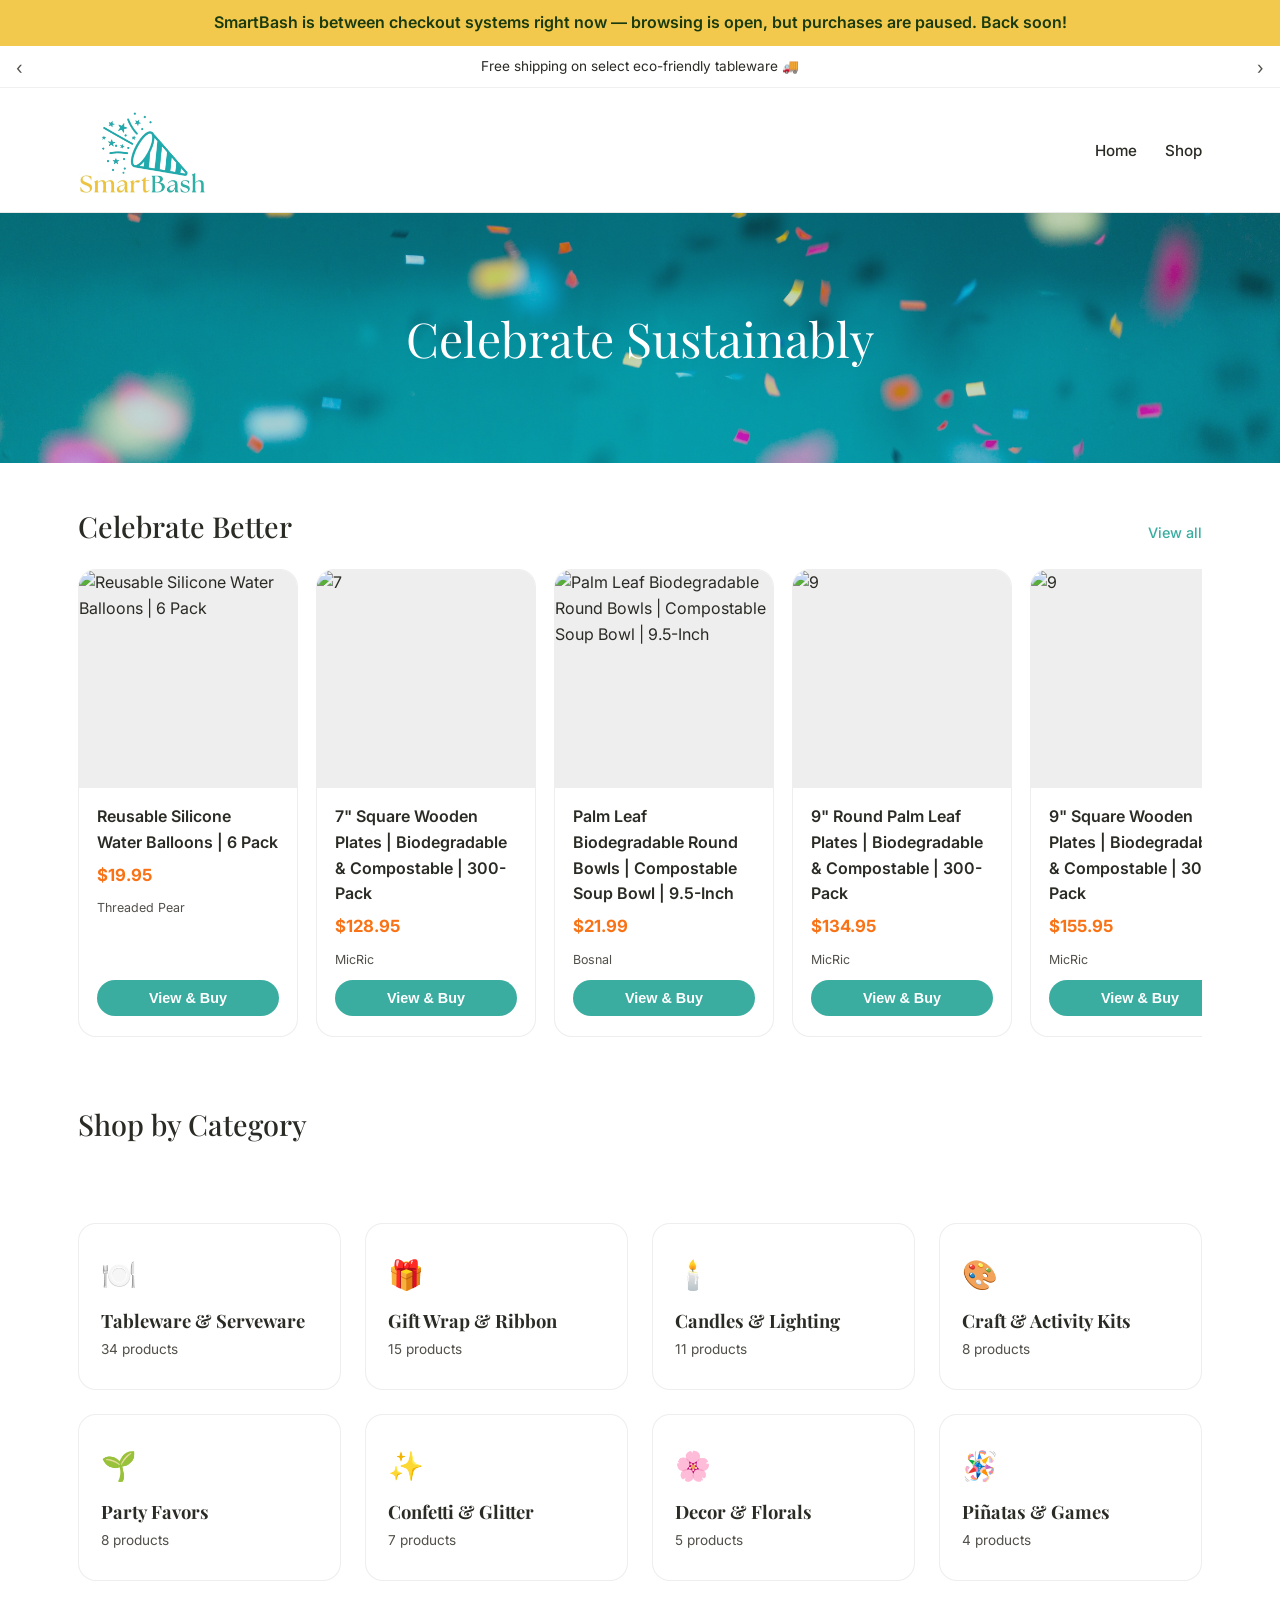
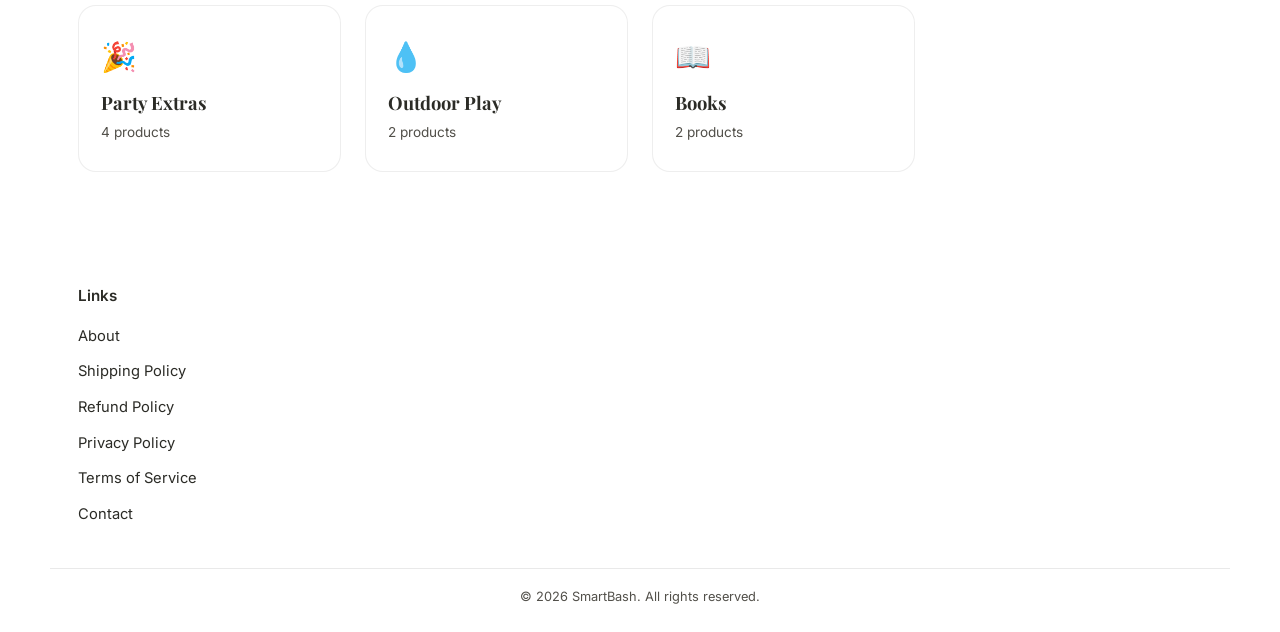
==== index.html @ 441390f0 "Add files via upload" ====
<!DOCTYPE html>
<html lang="en">
<head>
<meta charset="UTF-8">
<meta name="viewport" content="width=device-width, initial-scale=1.0">
<title>SmartBash — Sustainable Party Supplies</title>
<link rel="icon" type="image/png" href="[data-uri]">
<meta name="description" content="Eco-friendly, compostable, and reusable party supplies — tableware, gift wrap, candles, and more. Celebrate sustainably.">
<link rel="preconnect" href="https://fonts.googleapis.com">
<link rel="preconnect" href="https://fonts.gstatic.com" crossorigin>
<link href="https://fonts.googleapis.com/css2?family=Playfair+Display:wght@400;500;600;700&family=Inter:wght@400;500;600;700&display=swap" rel="stylesheet">
<link rel="stylesheet" href="style.css">
<script data-goatcounter="https://smartbash.goatcounter.com/count" async src="//gc.zgo.at/count.js"></script>
</head>
<body>
<div style="background:#F2C94C;color:#1a3a0f;text-align:center;padding:10px 16px;font-family:Inter,sans-serif;font-weight:600;">
  SmartBash is between checkout systems right now &mdash; browsing is open, but purchases are paused. Back soon!
</div>


<div class="announce-bar">
  <span class="arrow">&lsaquo;</span>
  <span>Free shipping on select eco-friendly tableware 🚚</span>
  <span class="arrow">&rsaquo;</span>
</div>

<nav>
  <div class="wrap">
    <a href="index.html" class="logo">
      <img src="[data-uri]" alt="SmartBash" class="logo-img">
    </a>
    <ul class="nav-links">
      <li><a href="index.html">Home</a></li>
      <li><a href="category.html?cat=all">Shop</a></li>
    </ul>
  </div>
</nav>

<section class="hero">
  <h1>Celebrate Sustainably</h1>
</section>

<div class="wrap">
  <div class="section-row-header">
    <h2>Celebrate Better</h2>
    <a href="category.html?cat=all" class="view-all-link">View all</a>
  </div>
  <div class="product-carousel" id="featured-carousel"></div>
</div>

<div class="wrap">
  <div class="section-row-header">
    <h2>Shop by Category</h2>
  </div>
  <div class="category-grid" id="category-tiles"></div>
</div>

<footer id="contact">
  <div class="wrap footer-grid">
    <div class="footer-links">
      <h4>Links</h4>
      <ul>
        <li><a href="about.html">About</a></li>
        <li><a href="shipping-policy.html">Shipping Policy</a></li>
        <li><a href="refund-policy.html">Refund Policy</a></li>
        <li><a href="privacy-policy.html">Privacy Policy</a></li>
        <li><a href="terms-of-service.html">Terms of Service</a></li>
        <li><a href="contact.html">Contact</a></li>
      </ul>
    </div>
  </div>
  <div class="wrap footer-bottom">
    &copy; 2026 SmartBash. All rights reserved.
  </div>
</footer>

<div class="modal-overlay" id="product-modal"></div>

<script>window.SMARTBASH_PRODUCTS = [{"handle": "6-pack-reusable-water-ballon", "title": "Reusable Silicone Water Balloons | 6 Pack", "price": "19.95", "vendor": "Threaded Pear", "category": "Outdoor Play", "description": "<p>Summer fun, zero waste.</p>\n<p>These reusable water balloons fill fast, fly far, and come back for more — no cleanup, no mess, no single-use plastic.</p>\n<p>Made from soft, skin-safe silicone with a magnetic self-sealing closure, they're endlessly refillable at 2.76\" each — built for every summer celebration: birthdays, BBQs, beach parties, pool parties, and backyard blowouts.</p>\n<p>Choose your color at checkout — 6 balloons, all the same color.</p>\n<p>One pack, countless summers of fun water fights. 🌿</p>", "image": "https://cdn.shopify.com/s/files/1/0759/0520/4361/files/reusable_water_balloons-6_pack.png?v=1778561763", "tags": "backyard water fun, backyard-play, BBQ, beach toys, beach-party, birthday party toys, birthday-party, eco friendly water balloons, eco-friendly, kids water toys, kids-outdoor-toys, magnetic water balloons, magnetic-closure, no knot water balloons, no waste water balloons, no-waste, outdoor summer fun, party-favors, pool toys, pool-party, quick fill water balloons, reusable water balloons, safe-water-balloons, silicone-water-balloons, single-use-free, summer toys, summer-fun, summer-party, sustainable water toys, Threaded Pear, water-balloons, water-play, zero-waste"}, {"handle": "7in-square-wooden-plates-300pk", "title": "7\" Square Wooden Plates | Biodegradable & Compostable | 300-Pack", "price": "128.95", "vendor": "MicRic", "category": "Tableware & Serveware", "description": "<p>Same natural elegance, perfectly portioned.</p>\n<p>These 7\" square wooden plates are made for the moment — passed appetizers, tapas, dessert tastings, salads, and sweet samplers all look effortlessly elevated on sustainably sourced wood.</p>\n<p>Oil- and moisture-resistant with no added chemicals, so every bite is as clean as the presentation.</p>\n<p>300 plates per pack — just $0.43 each.</p>", "image": "https://cdn.shopify.com/s/files/1/0759/0520/4361/files/1000006691.png?v=1777606695", "tags": "7 inch plates, appetizer plates, biodegradable plates, bulk plates, catering supplies, chemical free, compostable plates, dessert plates, disposable plates, eco-friendly plates, MicRic, natural plates, party supplies, Shopify Collective, square plates, sustainable tableware, tapas plates, wooden plates, wooden tableware"}, {"handle": "bosnal-palm-leaf-round-bowl-9-5in", "title": "Palm Leaf Biodegradable Round Bowls | Compostable Soup Bowl | 9.5-Inch", "price": "21.99", "vendor": "Bosnal", "category": "Tableware & Serveware", "description": "<p>Elegant, earthy, and entirely plastic free.</p>\n<p>These 9.5-inch round bowls are crafted from fallen palm leaves, with a natural bamboo-style finish that's sturdy enough for soups, salads, and hearty mains, yet stylish enough for a wedding table.</p>\n<p>100% BPA-free with no chemical additives, microwave and freezer safe, and fully compostable when you are done.</p>\n<ul>\n<li>9.5-inch round, restaurant-grade construction</li>\n<li>100% natural palm leaf, no plastic or wax lining</li>\n<li>Microwave, freezer, and soak safe</li>\n<li>Stackable and sturdy for easy storage and serving</li>\n</ul>", "affiliateUrl": "https://bosnal.com/products/bosnal-palm-leaf-biodegradable-bowls-9-5-inch-round-soup-bowl-25-pcs?sca_ref=12073434.J583rbEm2X", "image": "https://bosnal.com/cdn/shop/files/Image_01_8f66c269-f126-4d83-b940-e536ee4e6f35.jpg?v=1752341769", "tags": "biodegradable bowls, Bosnal, bulk bowls, catering supplies, compostable bowls, disposable bowls, eco-friendly bowls, natural bowls, palm leaf bowls, party supplies, plastic alternative, plastic free, round bowls, soup bowls, sustainable tableware, wedding supplies"}, {"handle": "9in-round-palm-leaf-plates-300pk", "title": "9\" Round Palm Leaf Plates | Biodegradable & Compostable | 300-Pack", "price": "134.95", "vendor": "MicRic", "category": "Tableware & Serveware", "description": "<p>Three hundred ways to celebrate sustainably.</p>\n<p>These elegant 9\" round plates are hand-crafted from naturally fallen palm leaves — every one unique, every one beautiful.</p>\n<p>An effortlessly stylish alternative to plastic that looks right at home at weddings, dinner parties, and everything in between.</p>\n<p>300 plates per box, 25 per sleeve.</p>", "image": "https://cdn.shopify.com/s/files/1/0759/0520/4361/files/gps_generated.png?v=1777606723", "tags": "9 inch plates, biodegradable plates, bulk plates, cafe-supplies, catering supplies, chemical free, compostable plates, disposable plates, eco-friendly plates, food-service, food-truck, MicRic, natural plates, palm leaf plates, party supplies, plastic alternative, plastic free, restaurant-supplies, round plates, Shopify Collective, sustainable tableware, wedding plates"}, {"handle": "9in-square-wooden-plates-300pk", "title": "9\" Square Wooden Plates | Biodegradable & Compostable | 300-Pack", "price": "155.95", "vendor": "MicRic", "category": "Tableware & Serveware", "description": "<p>Clean lines, natural grain, zero compromise.</p>\n<p>These full-size 9\" square wooden plates bring a modern, upscale feel to any table — from wedding buffets to corporate catering.</p>\n<p>Oil- and moisture-resistant with no added chemicals, so your food stays fresh and your presentation stays sharp.</p>\n<p>Reusable in some cases, and disposable without the disposable look.</p>\n<p>300 plates per pack — just $0.52 each.</p>", "image": "https://cdn.shopify.com/s/files/1/0759/0520/4361/files/1000006691_b90e98bf-f227-433d-8750-c00167e3c84e.png?v=1777606631", "tags": "9 inch plates, biodegradable plates, buffet supplies, bulk plates, catering supplies, chemical free, compostable plates, disposable plates, eco-friendly plates, event plates, hospitality supplies, hotel supplies, MicRic, natural plates, party supplies, Shopify Collective, square plates, sustainable tableware, wooden plates, wooden tableware"}, {"handle": "all-the-stardust-sampler", "title": "Biodegradable Glitter Sampler — 10 Colors, Eco Cosmetic Grade", "price": "25.00", "vendor": "The Good Glitter", "category": "Confetti & Glitter", "description": "<p>Ten bestselling stardusts, one beautiful starting point.</p>\n<p>This sampler includes Blue, Black, Emerald, Gold, Purple, Red, Rosie, Simply, Teal, and HOLO Stardust — all biodegradable, cosmetic grade, and planet-kind.</p>\n<p>Sparkle guilt-free on skin, crafts, or any celebration worth shining for.</p>", "image": "https://cdn.shopify.com/s/files/1/0759/0520/4361/files/glitter_olio.png?v=1778481592", "tags": "Shopify Collective, The Good Glitter", "affiliateUrl": "https://thegoodglitter.com/products/all-stardusts-bundle-9-pieces?ref=smart_bash"}, {"handle": "bambuddha-square-bamboo-leaf-plates-100ct", "title": "Square Bamboo Leaf Plates | 3½\" | Natural | 100-Count", "price": "84.95", "vendor": "Restaurantware", "category": "Tableware & Serveware", "description": "<p>Tiny plates, big impression.</p>\n<p>These hand-finished bamboo leaf plates are equal parts functional and beautiful — perfect for appetizers, desserts, and bite-sized moments worth savoring.</p>\n<p>All-natural, sustainable, and stylish enough for any event from backyard gatherings to catered affairs.</p>\n<p>Each plate holds 1 ounce. 100 plates per box.</p>", "image": "https://cdn.shopify.com/s/files/1/0759/0520/4361/files/RWB0124-2-LR.jpg?v=1777606558", "tags": "appetizer plates, bamboo plates, bamboo tableware, Bambuddha, biodegradable plates, biodegradable tableware, bulk plates, cafe-supplies, catering supplies, compostable plates, compostable tableware, eco-friendly tableware, food-service, food-truck, leaf plates, natural tableware, party supplies, restaurant-supplies, Restaurantware, Shopify Collective, sustainable dinnerware"}, {"handle": "beeswax-birthday-number-candles-toxin-free-0-9", "title": "Beeswax Birthday Number Candles — Toxin-Free, 0 to 9", "price": "3.95", "vendor": "Soli Deo Gloria Candle Company", "category": "Candles & Lighting", "description": "<p>A golden glow without the synthetic extras.</p>\n<p>Hand-poured from 100% pure beeswax with organic hemp wicks — no synthetic dyes, no fragrances, no toxins.</p>\n<p>Burns evenly, minimal drip, and gives off a natural beeswax warmth.</p>\n<p>Available in numbers 0 through 9.</p>", "image": "https://cdn.shopify.com/s/files/1/0759/0520/4361/files/beeswax-candles-square-crop_90476515-9132-4b91-b240-7fada76275f7.png?v=1778530307", "tags": "beeswax candles, beeswax number candles, birthday cake candles, birthday candles, clean burning, dye free, eco candles, fragrance free, hand poured, hemp wick, natural candles, non-toxic candles, number candles, numbers 0-9, organic hemp wick, paraffin free, pure beeswax, Shopify Collective, Soli Deo Gloria Candle Company, sustainable candles, toxin free, zero waste birthday"}, {"handle": "beeswax-taper-candles-6in-50pack", "title": "Beeswax Taper Candles | 6\" | 30-Min Burn | Handmade in USA | 50-Pack", "price": "28.95", "vendor": "Hyoola Candles", "category": "Candles & Lighting", "description": "<p>Light one and something shifts. The room softens, the table comes alive, and the magic begins.</p>\n<p>These Hyoola medium beeswax candles are handcrafted in the USA from 100% pure beeswax with 100% cotton wicks.</p>\n<p>Clean burning, dripless, and toxin-free — the effortless finishing touch for wedding tables, celebration centerpieces, or any gathering.</p>\n<p>Each slender 6\" taper burns for 30 minutes, stays dripless so your linens stay pristine, and gives off that warm, honey-golden glow that no synthetic candle can replicate.</p>\n<p>No lead, no chemicals, no plastic — just pure beeswax in biodegradable cardboard packaging, better for you and better for our amazing planet.</p>\n<p>Fifty candles. Fifty chances to make a little magic. 🌿</p>", "image": "https://cdn.shopify.com/s/files/1/0759/0520/4361/files/091b8c2a968944a51833b3f64421ef4017d7dad302a481565fc935dc9f04103d.jpg?v=1777180423", "tags": "beeswax candles, bulk candles, celebration candles, clean burning, cotton wick, dripless candles, eco candles, eco party supplies, handmade candles, Hyoola Candles, natural candles, non-toxic candles, party candles, Shopify Collective, SmartBash, sustainable candles, taper candles, USA made, wedding candles"}, {"handle": "beeswax-wrap-bulk-roll-puakenikeni-bee-print", "title": "Beeswax Gift Wrap Roll | Reusable Food Wrap Too | Hawaiian Floral & Bee Design", "price": "28.99", "vendor": "Meli Wraps", "category": "Gift Wrap & Ribbon", "description": "<div>\n<div>\n<p><strong>The innovative gift wrap that keeps on giving — literally.</strong></p>\n<p>Wrap your present in this gorgeous Hawaiian floral beeswax-infused fabric, and the lucky recipient gets two gifts in one: a beautifully wrapped present <em>and</em> a reusable beeswax food wrap they'll use for years.</p>\n<p>Cut to any size for wrapping gifts, then after the party the recipient can cut this into pieces for covering leftovers, cheese, avocados, sandwiches, and snacks. No more plastic wrap, ever.</p>\n<p><meta charset=\"utf-8\">Cut with regular scissors, or with pinking shears for a fancy edge.</p>\n</div>\n</div>\n<div>\n<div>\n<p>Made by Hawaii-based Meli Wraps with organic cotton, Hawaiian beeswax, tree resin, and plant oils.</p>\n<p>Reusable for up to 150 washes or 1-2 years. Simply wash with mild dish soap and cool water, air dry.</p>\n</div>\n</div>\n<div>\n<div>\n<p>The Puakenikeni — Hawaii's beloved fragrant \"ten-cent flower\" — inspired this print, paired with a sweet bee design.</p>\n</div>\n</div>\n<div>\n<div>\n<p>Bulk roll 13.5\" x 42\"</p>\n</div>\n</div>", "image": "https://cdn.shopify.com/s/files/1/0759/0520/4361/files/D2855E1E-14BA-4FF1-BB04-9E7E4A6E8F21.jpg?v=1777753124", "tags": "bee print, beeswax food wrap, beeswax gift wrap, beeswax wrap, biodegradable, bulk roll, compostable, eco-friendly, eco-friendly gift wrap, food storage wrap, Hawaiian floral, Hawaiian print, Meli Wraps, organic cotton, plastic free gift wrap, plastic wrap alternative, puakenikeni, reusable food wrap, reusable gift wrap, Shopify Collective, sustainable gift wrap, zero waste", "affiliateUrl": "https://www.awin1.com/cread.php?awinmid=34357&awinaffid=3034965&ued=https%3A%2F%2Fwww.meliwraps.com%2Fproducts%2Fbeeswax-wrap-bulk-roll-puakenikeni-bee-print%3Fvariant%3D49670029115682"}, {"handle": "biodegradable-glitter-sampler-14-colors", "title": "Biodegradable Glitter! Sampler — 14 Colors, Eco Cosmetic Grade", "price": "35.00", "vendor": "The Good Glitter", "category": "Confetti & Glitter", "description": "<p>\"BIODEGRADABLE GLITTER?!!! My dreams have come true!!!\" ... said an actual SmartBash customer.</p>\n<p>Turns out, dreams are made of this. <meta charset=\"utf-8\">✨</p>\n<p>Fourteen cosmetic-grade biodegradable glitter blends — Arctic Sparkle, Faerie Dust, Mermaid Dreams, SeaQuins, Dragon's Delight, Mauve Majesty, and eight more colors.</p>\n<p>Sustainable sparkle for skin, hair, crafts, and every celebration that deserves to absolutely dazzle. 🌿</p>", "image": "https://cdn.shopify.com/s/files/1/0759/0520/4361/files/20230902-012155.jpg?v=1775787535", "tags": "biodegradable glitter, celebration glitter, cosmetic grade glitter, craft glitter, eco friendly glitter, eco glitter, ethical glitter, festival glitter, glitter sampler, glitter set, hair glitter, party glitter, planet friendly glitter, skin safe glitter, sustainable glitter, sustainable sparkle, The Good Glitter", "affiliateUrl": "https://thegoodglitter.com/products/blend-samplers?ref=smart_bash"}, {"handle": "birch-wood-coffee-stirrers-biodegradable-1000-pack", "title": "Birch Wood Coffee Stirrers — Biodegradable, 1000-Pack, 5.5\"", "price": "20.95", "vendor": "Elevate Marketplace", "category": "Tableware & Serveware", "description": "<p>A thousand reasons to ditch the plastic stirrer.</p>\n<p>These 5.5\" birch wood stir sticks are compostable, biodegradable, and sturdy enough for thick liquids.</p>\n<p>No washing, no plastic guilt, no soggy paper.</p>\n<p>Perfect for coffee, tea, cocktails, and any event where you'd rather not think about the stirrer.</p>\n<p>Pack of 1000.<span></span></p>", "image": "https://cdn.shopify.com/s/files/1/0759/0520/4361/files/58ba9a217c46091b656271effb056048.jpg?v=1775785985", "tags": "bar-supplies, BBQ, biodegradable, birch-wood, birthday-party, cafe-supplies, cocktail-party, coffee-shop, coffee-stirrers, compostable, disposable, eco-friendly, Elevate Marketplace, Father's-Day, food-truck, Fourth-of-July, Memorial-Day, Midsummer, outdoor-party, party-supplies, picnic, plastic-free, restaurant-supplies, Shopify Collective, tableware, zero-waste"}, {"handle": "birch-wood-cutlery-100pc", "title": "Natural Birch Wood Cutlery Set — 6.5\", 100 Pieces", "price": "22.95", "vendor": "Bosnal", "category": "Tableware & Serveware", "description": "<p>A hundred utensils, every one an act of love for the earth — just 23¢ each.</p>\n<p>Made from sustainably sourced birch wood — biodegradable, compostable, and free from inks, dyes, and bleach.</p>\n<p>Includes 50 forks, 25 spoons, and 25 knives, all 6.5\" and splinter-free.</p>\n<p>Sturdy enough for meat, soak-proof throughout the meal.</p>", "image": "https://cdn.shopify.com/s/files/1/0759/0520/4361/files/Image_01_8efac80f-b3cb-412c-8524-273f6b99c563.jpg?v=1775783953", "tags": "BBQ, biodegradable, birch-wood, birthday-party, bleach-free, Bosnal, cafe-supplies, compostable, disposable-cutlery, dye-free, eco-friendly, Father's-Day, food-service, food-truck, forks, Fourth-of-July, knives, Memorial-Day, outdoor-party, party-supplies, picnic, plastic-free, restaurant-supplies, Shopify Collective, spoons, tableware, Tags: wooden-cutlery, utensils, zero-waste"}, {"handle": "birch-wood-forks-1000pk", "title": "Compostable Birch Wood Forks — 1000-Pack, Full Size", "price": "49.95", "vendor": "Elevate Marketplace", "category": "Tableware & Serveware", "description": "<div>\n<p>A thousand forks that won't outlive the party.</p>\n<p>These 6.3\" A-grade birch wood forks are FSC and FDA certified, PFAS-free, and compostable in your green bin.</p>\n<p>Smooth, sturdy, and suitable for hot and cold foods.</p>\n<p>Comes in 10 bags of 100 — easy to store, easy to use, easy on the planet.<meta charset=\"UTF-8\"></p>\n</div>\n<hr data-end=\"1113\" data-start=\"1110\">", "image": "https://cdn.shopify.com/s/files/1/0759/0520/4361/files/31c038b8957d2c57e4029e2d2d596877.jpg?v=1775785956", "tags": "BBQ, biodegradable, birthday-party, bulk, cafe-supplies, compostable, cutlery, eco-friendly, Elevate Marketplace, Father's-Day, FDA-approved, food-service, food-truck, forks, Fourth-of-July, FSC-certified, graduation, Great — this one has actual certifications to list!  Tags: birch-wood, Memorial-Day, Midsummer, outdoor-party, party-supplies, PFAS-free, picnic, plastic-free, restaurant-supplies, Shopify Collective, tableware, zero-waste"}, {"handle": "birthday-horse-pinata-handmade-22-inch", "title": "Horse Piñata — Handmade, 22\" with String Mane", "price": "165.0", "vendor": "mamaspinatas", "category": "Piñatas & Games", "description": "<p>Handmade from corrugated cardboard, paper maché, and crepe paper — this 22\" horse piñata is ready to steal the show.</p>\n<p>Festive colors, flowing string mane, and plenty of room for candy and small toys.</p>\n<p>All biodegradable materials — no plastic, no guilt, just the good kind of mess!</p>\n<p>Ships empty; candy pre-fill available for an extra fee.</p>\n<p><meta charset=\"utf-8\"><span>Want custom colors or accessories? Add details at checkout.</span></p>", "image": "https://cdn.shopify.com/s/files/1/0759/0520/4361/files/H1.webp?v=1775790225", "tags": "22 inch pinata, animal pinata, biodegradable pinata, birthday party, birthday pinata, candy fill, corrugated cardboard, cowboy party, crepe paper, custom pinata, eco party, farm party, handmade pinata, horse pinata, kids party, mamaspinatas, no plastic, paper mache pinata, party activity, party centerpiece, Shopify Collective, sustainable party, western party"}, {"handle": "bosnal-9in-round-palm-leaf-plates", "title": "Natural Palm Leaf Plates — 9\" Round", "price": "24.95", "vendor": "Bosnal", "category": "Tableware & Serveware", "description": "<p>Nature did most of the work here.</p>\n<p>These stunning 9\" plates are hand-crafted in India from naturally fallen palm leaves — no trees harmed, no chemicals added, no compromise on style.</p>\n<p>Just beautiful plates that are great for our planet.</p>\n<p>Sturdy enough for any dish, from soups to entrees, and elegant enough for weddings or weekend barbecues.</p>\n<p>Microwave-safe, freezer-proof, and soak-resistant.</p>", "image": "https://cdn.shopify.com/s/files/1/0759/0520/4361/files/Round_Plate_3.jpg?v=1777606600", "tags": "9 inch plates, biodegradable plates, Bosnal, BPA free, catering supplies, chemical free, compostable plates, disposable plates, eco-friendly plates, food truck supplies, microwave safe, natural plates, palm leaf plates, party supplies, round plates, Shopify Collective, sustainable tableware, wedding plates"}, {"handle": "bosnal-sugarcane-bagasse-compostable-bowls-16-oz-round", "title": "Compostable Sugarcane Bowls – 16 oz | Round | Pack of 50 or 100", "price": "18.95", "vendor": "Bosnal", "category": "Tableware & Serveware", "description": "<p>Right-sized for the everyday meal, right for the planet.</p>\n<p>These 16 oz round bowls are made from sugarcane bagasse — the fibrous byproduct left over when sugarcane is processed into sugar — turned into compostable tableware sturdy enough for soups, salads, pastas, and desserts.</p>\n<p>The natural matte finish looks good at any table, from weeknight dinners to backyard gatherings.</p>\n<ul>\n<li>100% plant-based — made from sugarcane fiber</li>\n<li>Compostable and biodegradable</li>\n<li>Microwave-safe for easy reheating</li>\n<li>BPA-free and plastic-free</li>\n<li>No wax or synthetic coatings</li>\n<li>Freezer-safe for meal prep</li>\n</ul>\n<p><strong>Pack of 50 — $18.95</strong><br><strong>Pack of 100 — $27.95</strong></p>", "image": "https://cdn.shopify.com/s/files/1/0759/0520/4361/files/Image06_130982cb-9e4c-48e7-8e32-e8b544381f29.jpg?v=1775783875", "tags": "16oz, bagasse, biodegradable, Bosnal, bowls, BPA-free, compostable, dessert bowls, eco-friendly, everyday dining, freezer-safe, microwave-safe, party supplies, plant-based, plastic-free, salad bowls, Shopify Collective, soup bowls, sugarcane, tableware"}, {"handle": "bosnal-sugarcane-bagasse-compostable-bowls-32-oz-round", "title": "Compostable Sugarcane Bowls – 32 oz | Round | Pack of 50 or 100", "price": "24.95", "vendor": "Bosnal", "category": "Tableware & Serveware", "description": "<p>Big enough for the soup, kind enough for the planet.</p>\n<p>These 32 oz round bowls are made from sugarcane bagasse — the fibrous byproduct left over when sugarcane is processed into sugar — transformed into sturdy, compostable tableware.</p>\n<p>Deep enough for soups, curries, pastas, and hearty salads, with a natural matte finish that looks good on any table.</p>\n<ul>\n<li>100% plant-based — made from sugarcane fiber</li>\n<li>Compostable and biodegradable</li>\n<li>Microwave-safe for easy reheating</li>\n<li>BPA-free and plastic-free</li>\n<li>No wax or synthetic coatings</li>\n<li>Freezer-safe for meal prep</li>\n</ul>\n<p><strong>Pack of 50 — $24.95</strong><br><strong>Pack of 100 — $44.95</strong></p>", "image": "https://cdn.shopify.com/s/files/1/0759/0520/4361/files/Image06_71b49df7-23e2-4f5d-b5f7-cc93f033d2c1.jpg?v=1775784445", "tags": "bagasse, biodegradable, Bosnal, bowls, BPA-free, compostable, eco-friendly, freezer-safe, microwave-safe, party supplies, plant-based, plastic-free, salad bowls, Shopify Collective, soup bowls, sugarcane, tableware"}, {"handle": "bosnal-sugarcane-bagasse-compostable-plates-10-inch-oval", "title": "Compostable Sugarcane Plates – 10\" Oval", "price": "21.95", "vendor": "Bosnal", "category": "Tableware & Serveware", "description": "<p>When the plate shape actually matters, go oval.</p>\n<p>These 10-inch compostable sugarcane plates give you just enough extra room for mains, sides, and anything that needs a little breathing space — without the stiff, institutional feel of a round disposable.</p>\n<p>Made from 100% sugarcane bagasse — a renewable byproduct of sugar production — they're fully compostable and biodegradable when you're done.</p>\n<ul>\n<li>\n<strong>10\" oval shape</strong> — ideal for plated mains, buffet service, and catered events</li>\n<li>\n<strong>100% sugarcane bagasse</strong> — plant-based, plastic-free, and wax-free</li>\n<li>\n<strong>Compostable &amp; biodegradable</strong> — home and commercial compost compatible</li>\n<li>\n<strong>Microwave-safe &amp; BPA-free</strong> — handles hot food without warping or leaching</li>\n<li>\n<strong>Leak-resistant construction</strong> — holds sauces, dressings, and moist dishes</li>\n</ul>\n<p><strong>Pack of 50 — $21.95</strong> ($0.44/plate)</p>\n<p><strong>Pack of 100 — $34.95</strong> ($0.35/plate — best value)</p>", "image": "https://cdn.shopify.com/s/files/1/0759/0520/4361/files/Image_04_0ff1f583-f551-4f6d-9c95-914bc2186605.jpg?v=1775783868", "tags": "bagasse plates, biodegradable plates, Bosnal, bpa free plates, catering supplies, compostable plates, compostable tableware, dinner plates, disposable plates, eco friendly plates, microwave safe plates, oval plates, party plates, plant based plates, Shopify Collective, sugarcane plates, sustainable plates"}, {"handle": "burlap-roll-jute-14in-30ft", "title": "Burlap Fabric Roll | 14\" x 30ft | Natural Jute", "price": "34.95", "vendor": "VYSN", "category": "Party Extras", "description": "<p>Thirty feet of rustic, biodegradable possibility.</p>\n<p>This 14\"-wide burlap roll is made from 100% natural jute fiber — dense, durable, and fray-resistant.</p>\n<p>Use it for wedding décor, party table runners, wreaths, gift wrapping, plant wraps, or anything that calls for natural texture and warmth.</p>\n<p>Breathable enough for garden use, beautiful enough for the dinner table.</p>", "image": "https://cdn.shopify.com/s/files/1/0759/0520/4361/files/d0102hs0g4p.jpg?v=1775786663", "tags": "baby-shower, biodegradable, birthday-party, bridal-shower, burlap, compostable, crafts, DIY, eco-friendly, fabric-roll, garden, gift-wrapping, graduation, jute, natural-fiber, outdoor-party, party-decor, party-supplies, plant-wrap, plastic-free, rustic, Shopify Collective, table-runner, VYSN, wedding, wedding-decor, wreath-making, zero-waste"}, {"handle": "butterfly-solar-lantern-copper-outdoor", "title": "Butterfly Solar Lantern — Outdoor Waterproof LED, Copper Metal", "price": "22.95", "vendor": "Deal US", "category": "Candles & Lighting", "description": "<p>Solar-powered and stunning after dark.</p>\n<p>This copper metal lantern features a hollow butterfly and dandelion pattern that projects warm light onto your garden, patio, or porch. No cords, no electricity — just clean solar energy doing the work.</p>\n<p>IP65 waterproof rated, lights up automatically at night, and built to last outdoors.</p>\n<p>A beautiful, sustainable addition to any outdoor space.</p>", "image": "https://cdn.shopify.com/s/files/1/0759/0520/4361/files/81qznfgorlL.jpg?v=1775788348", "tags": "butterfly decor, butterfly lantern, copper lantern, dandelion pattern, Deal US, eco lighting, garden decor, garden party, IP65, LED lantern, metal lantern, no electricity, outdoor lantern, outdoor party, party lighting, patio decor, porch decor, Shopify Collective, solar garden light, solar lantern, solar powered, sustainable lighting, waterproof lantern, wedding decor"}, {"handle": "cheers-icon-confetti-popper", "title": "Cheers Icon Confetti Popper — Biodegradable", "price": "4.95", "vendor": "Emergency Confetti", "category": "Confetti & Glitter", "description": "<p>One pull, one cheer, one shower of color.</p><p>Clinking glass illustration with biodegradable confetti in green, teal, blush, blue, and red. Perfect for cocktail parties, New Year's, toasts, and any gathering worth celebrating loudly.</p>", "image": "https://cdn.shopify.com/s/files/1/0759/0520/4361/files/EC193.CheersRetroPopper.png?v=1775783484", "tags": "bachelorette, biodegradable-confetti, birthday-party, celebration, cheers, cocktail-party, confetti-popper, eco-confetti, eco-friendly-party, Emergency Confetti, engagement-party, graduation-party, new-years, party-popper, Shopify Collective, toast, wedding, zero-waste-party"}, {"handle": "citronella-soy-candle-13oz-natural-bug-repellent", "title": "Not Today, Bugs — Citronella Soy Candle, 13oz", "price": "25.0", "vendor": "Slow North", "category": "Candles & Lighting", "description": "<p>More sunset, fewer mosquitoes.</p>\n<p>This 2-wick soy candle is hand-poured in small batches with 100% cotton wicks and a custom blend of lavender, citronella, lemongrass, geranium, and patchouli essential oils.</p>\n<p>Natural, biodegradable soy wax in a reusable <meta charset=\"utf-8\">13-ounce gold tin. </p>\n<p>An all-natural alternative to chemical repellants.</p>", "image": "https://cdn.shopify.com/s/files/1/0759/0520/4361/files/Not-Today-Bugs-Mosquito-Candle-Slow-North-3.jpg?v=1775783666", "tags": "13oz, 2-wick, all-natural, backyard, bug repellent, citronella, citronella candle, cotton wick, DEET-free, eco-friendly, essential oils, geranium, gift ready, gold tin, hand-poured, host gift, insect repellent, lavender, lemongrass, natural bug repellent, non-toxic, outdoor candle, outdoor entertaining, outdoor party, patchouli, patio candle, reusable tin, Shopify Collective, Slow North, small batch, soy candle, soy wax, summer entertaining, sustainable"}, {"handle": "cloth-gift-bags-set-of-4", "title": "Cloth Gift Bags — Organic Cotton, Set of 4", "price": "15.99", "vendor": "Organic Cotton Mart", "category": "Gift Wrap & Ribbon", "description": "<p>The bag that keeps giving long after the gift is opened.</p><p>Made from 100% organic cotton — machine washable, reusable, and free from plastic or harsh chemicals. Two sizes (8\"x10\" and 11.5\"x16\") in polka dot and gift print. Comes in a set of 4.</p>", "image": "https://cdn.shopify.com/s/files/1/0759/0520/4361/files/fabric-gift-bags-drawstring.jpg?v=1775775557", "tags": "Organic Cotton Mart, Shopify Collective"}, {"handle": "compostable-birch-wood-spoons-6-3-length-1000-count", "title": "Compostable Birch Wood Spoons – 6.3\" | 1000 Count", "price": "49.95", "vendor": "Elevate Marketplace", "category": "Tableware & Serveware", "description": "<p>Real wood. Real simple. Real good for the planet.</p>\n<p>These 6.3\" birch wood spoons are smooth, sturdy, and fully compostable — everything you need for a beautiful spread without the plastic guilt.</p>\n<p>Whether you're serving gelato at a summer party or soup at a school fundraiser, these spoons do the job gracefully and go back to the earth when they're done.</p>\n<p>FSC certified and FDA compliant. No PFAS. No plastic.</p>\n<p>Just clean, A-grade birch wood that works as hard as it looks good.</p>\n<ul>\n<li>6.3\" length — the perfect size for any occasion</li>\n<li>Premium A-grade birch wood — smooth finish, no splinters</li>\n<li>1,000 spoons per box (10 bags of 100)</li>\n<li>Safe for hot and cold foods, freezer safe</li>\n<li>Compostable — toss in your green bin</li>\n<li>Compliant with single-use cutlery policies</li>\n</ul>\n<p><em>Because the details of a beautiful party matter — right down to the spoon.</em> 🌿</p>", "image": "https://cdn.shopify.com/s/files/1/0759/0520/4361/files/5530b35d1dc6c84675d8135040a4ed46.jpg?v=1777177876", "tags": "1000 count, A-grade birch, biodegradable cutlery, birch wood spoons, bulk spoons, catering supplies, compostable spoons, disposable spoons, eco cutlery, eco tableware, Elevate Marketplace, FDA compliant, FSC certified, gelato spoons, party supplies, PFAS free, plastic free, school fundraiser, Shopify Collective, single use cutlery compliant, sustainable party, wooden spoons"}, {"handle": "compostable-bowls-16oz-bamboo-bagasse-150count", "title": "Compostable Bowls | 16oz | Bamboo & Sugarcane Bagasse | BPI Certified | 150-Count", "price": "32.95", "vendor": "Take It or Leave It", "category": "Tableware & Serveware", "description": "<p>A hundred and fifty bowls that earn their place at the table.</p>\n<p>Made from a blend of bamboo and sugarcane bagasse — tree-free, renewable, and backyard compostable. BPI certified and PFAS-free, with no bleaching, no wax coating, no BPA, and no chlorine chemicals.</p>\n<p>Naturally liquid and heat resistant. Microwave-safe and freezer-safe. 16oz capacity — right-sized for soups, salads, snacks, and everything in between.</p>\n<p>150 bowls per box.</p>", "image": "https://cdn.shopify.com/s/files/1/0759/0520/4361/files/10_d897aa47-5b2b-42e7-978e-6288bba7363e.jpg?v=1775785874", "tags": "baby-shower, backyard-compostable, bagasse, bamboo, biodegradable, birthday-party, BPA-free, BPI-certified, camping, catering, compostable-bowls, eco-friendly, freezer-safe, microwave-safe, outdoor-party, party-supplies, PFAS-free, picnic, plastic-free, Shopify Collective, sugarcane, Take It or Leave It, tree-free, unbleached, wax-free, wedding, zero-waste"}, {"handle": "compostable-dinner-plates-french-creme-10-5-inch-30-pack", "title": "Compostable Dinner Plates | French Crème | Wavy Edge | 10.5\" | 30-Pack", "price": "19.95", "vendor": "Deal US", "category": "Tableware & Serveware", "description": "<p>The elegance of white, without the waste.</p>\n<p>These 10.5\" dinner plates have a graceful wavy edge that looks anything but disposable — polished enough for a wedding table, practical enough for every celebration.</p>\n<p>Made from biodegradable straw fiber, free from plastic and wax linings.</p>\n<p>Sturdy, microwave-safe, and BPI-certified compostable.</p>\n<p>Thirty plates, one beautiful table. 🌿</p>\n<p>Pack of 30.</p>", "image": "https://cdn.shopify.com/s/files/1/0759/0520/4361/files/open-uri20251128-921048-s0imzh.jpg?v=1775784643", "tags": "10-inch-plates, 30-pack, baby-shower, biodegradable-plates, birthday-party, BPI-certified, bridal-shower, compostable-dinnerware, compostable-plates, Deal US, dinner-plates, eco-friendly-plates, eco-party-supplies, elegant-dining, elegant-plates, french-creme-plates, garden-party, graduation-party, microwave-safe, mothers-day, no-plastic, no-wax, Shopify Collective, straw-fiber-plates, sustainable-tableware, wavy-edge-plates, wedding-plates, zero-waste-party"}, {"handle": "compostable-food-trays-10in-rectangle", "title": "Compostable Sugarcane Food Trays — 10\", 5-Compartment Rectangle", "price": "28.95", "vendor": "Bosnal", "category": "Tableware & Serveware", "description": "<p>Five compartments, every one an act of love for the earth — just 55¢ each.</p>\n<p>Made from 100% sugarcane bagasse — renewable, biodegradable, and compostable.</p>\n<p>Keeps five portions separate and tidy.</p>\n<p>Microwave-safe, BPA-free, and grease-resistant for hot or cold foods.</p>", "image": "https://cdn.shopify.com/s/files/1/0759/0520/4361/files/Image06_21e54850-824f-48db-baf5-e3e97ae0f2a8.jpg?v=1775783972", "tags": "5 compartment trays, bagasse trays, biodegradable trays, Bosnal, catering supplies, compostable tableware, compostable trays, eco trays, food trays, food truck supplies, meal prep, plastic-free, school lunch trays, Shopify Collective, sugarcane trays, sustainable party supplies"}, {"handle": "compostable-food-trays-5comp-400pk", "title": "Compostable Sugarcane Food Trays – 5-Compartment | Case of 400", "price": "99.95", "vendor": "Bosnal", "category": "Tableware & Serveware", "description": "<p>Four hundred trays, one less reason to use plastic.</p>\n<p>Made from 100% sugarcane bagasse — renewable, biodegradable, and compostable. </p>\n<p>Five compartments, microwave-safe, BPA-free, and grease-resistant. Built for catering, restaurants, and large events.</p>\n<p><meta charset=\"utf-8\">Case of 400 (16 sets of 25)</p>", "image": "https://cdn.shopify.com/s/files/1/0759/0520/4361/files/Image01_014f37f6-a22a-448a-850d-e97d704e4337.jpg?v=1775768576", "tags": "5-compartment, BBQ, biodegradable, Bosnal, BPA-free, bulk, cafe-supplies, catering, compostable, eco-friendly, Father's-Day, food-service, food-trays, food-truck, Fourth-of-July, graduation, grease-resistant, large-event, Memorial-Day, microwave-safe, Midsummer, outdoor-party, party-supplies, picnic, plastic-free, restaurant-supplies, Shopify Collective, sugarcane-bagasse, tableware, zero-waste"}, {"handle": "compostable-plates-10in-3compartment", "title": "Compostable Sugarcane Plates — 10\", 3-Compartment, Round | Bagasse", "price": "22.95", "vendor": "Bosnal", "category": "Tableware & Serveware", "description": "<p>Keep it all in order — and out of a landfill.</p>\n<p>Made from 100% sugarcane bagasse — renewable, biodegradable, and compostable.</p>\n<p>Three compartments keep entrees and sides separate. Microwave-safe, BPA-free, and grease-resistant for hot or cold foods.</p>", "image": "https://cdn.shopify.com/s/files/1/0759/0520/4361/files/Image06_cab46ab3-bc0e-4498-909b-3b12b6d0a9d5.jpg?v=1775783913", "tags": "BBQ, biodegradable, birthday-party, Bosnal, BPA-free, cafe-supplies, compartment-plates, compostable, disposable-plates, eco-friendly, food-service, food-truck, grease-resistant, microwave-safe, outdoor-party, party-supplies, picnic, plates, restaurant-supplies, Shopify Collective, sugarcane-bagasse, tableware, zero-waste"}, {"handle": "compostable-plates-7in-round", "title": "Compostable Sugarcane Plates — 7\", Round", "price": "17.95", "vendor": "Bosnal", "category": "Tableware & Serveware", "description": "<p>Small plate, big principles.</p>\n<p>Made from 100% sugarcane bagasse — renewable, biodegradable, and compostable.</p>\n<p>Sturdy enough for snacks, desserts, and small meals.</p>\n<p>Microwave-safe, BPA-free, and leak-resistant.</p>", "image": "https://cdn.shopify.com/s/files/1/0759/0520/4361/files/Image06_27d7f908-7503-4c07-9835-c8ab7a625585.jpg?v=1775783962", "tags": "BBQ, biodegradable, birthday-party, Bosnal, BPA-free, cafe-supplies, compostable, dessert-plates, eco-friendly, Father's-Day, food-service, food-truck, Fourth-of-July, graduation, leak-resistant, Memorial-Day, microwave-safe, Midsummer, outdoor-party, party-supplies, picnic, plastic-free, plates, restaurant-supplies, Shopify Collective, small-plates, sugarcane-bagasse, tableware, zero-waste"}, {"handle": "compostable-sugarcane-clamshell-9in-3compartment", "title": "Compostable Sugarcane Clamshell Boxes — 9\", 3-Compartment | Square", "price": "34.95", "vendor": "Bosnal", "category": "Party Extras", "description": "<p>From sugarcane field to compost bin — with a meal in between.</p>\n<p>These 9\" square clamshells are made from 100% sugarcane bagasse — the fiber left after juice extraction. Biodegradable, compostable, and naturally grease-resistant. Three compartments keep everything separated cleanly.</p>\n<p>Microwave-safe, freezer-safe, BPA-free, and wax-free.</p>\n<p>No plastic, no petroleum.</p>\n<p>Perfect for meal prep, catering, takeout, and event service.</p>", "image": "https://cdn.shopify.com/s/files/1/0759/0520/4361/files/Image04_a9912f1e-b320-48ec-ae81-e5ac90922a96.jpg?v=1775784456", "tags": "3-compartment, baby-shower, bagasse, biodegradable, birthday-party, Bosnal, BPA-free, catering, clamshell, compostable, corporate-events, eco-friendly, food-containers, freezer-safe, grease-resistant, meal-prep, microwave-safe, party-supplies, plastic-free, Shopify Collective, sugarcane, sustainable-catering, takeout-containers, wax-free, wedding, zero-waste"}, {"handle": "compostable-sugarcane-cups-lids-8oz", "title": "Compostable Sugarcane Cups & Lids | 8oz", "price": "16.95", "vendor": "Bosnal", "category": "Tableware & Serveware", "description": "<p>Sip responsibly — in every sense. These 8oz cups are made from 100% sugarcane bagasse, a renewable byproduct of sugar production that's fully biodegradable and compostable. Each cup comes with a plant-based flip-top lid that fits snugly, whether you're serving hot coffee or an iced drink.</p>\n\n<p>Available in a <strong>50-pack (~$0.34/cup)</strong> or a <strong>100-pack (~$0.32/cup)</strong> — stock up and save.</p>\n\n<ul>\n  <li>Made from 100% sugarcane bagasse — plastic-free, wax-free, petroleum-free</li>\n  <li>Includes matching plant-based flip-top lid</li>\n  <li>Hot and cold drink safe</li>\n  <li>Microwave-safe, BPA-free, and condensation-resistant</li>\n  <li>Biodegradable and compostable — no landfill guilt</li>\n  <li>Freezer-safe for prep and storage</li>\n</ul>\n\n<p>Perfect for backyard parties, birthday gatherings, baby showers, bridal showers, wedding receptions, holiday parties, corporate events, farmers markets, food trucks, coffee shops, cafes, pop-up restaurants, catering, school events, office kitchens, camping trips, picnics, and everyday sustainable swaps at home.</p>\n\n<p><strong>50-pack — $16.95</strong> (~$0.34/cup)<br>\n<strong>100-pack — $31.95</strong> (~$0.32/cup)</p>", "image": "https://cdn.shopify.com/s/files/1/0759/0520/4361/files/Image05_1a52789d-531a-43a6-b45b-a73ab181b6c2.jpg?v=1775783607", "tags": "bagasse-cups, BBQ, biodegradable-cups, Bosnal, BPA-free, cafe-supplies, coffee-cups, compostable-cups, compostable-lids, cookout, cups-with-lids, eco-friendly-cups, eco-party-supplies, fathers-day, food-service, food-truck, graduation-party, holiday-tableware, hot-cold-cups, labor-day, microwave-safe, outdoor-entertaining, party-cups, restaurant-supplies, Shopify Collective, sugarcane-cups, summer-party, sustainable-tableware, zero-waste-cups"}, {"handle": "compostable-sugarcane-dinnerware-set-150-piece-3-compartment-plates-cups-cutlery", "title": "Compostable Sugarcane Dinnerware Set | 150-Piece | 3-Compartment Plates, Cups & Cutlery", "price": "32.95", "vendor": "Bosnal", "category": "Tableware & Serveware", "description": "<p><strong>A full meal, a clean conscience.</strong></p>\n<p>Everything you need for 25 guests — plates, cups, and cutlery — all fully compostable and made from sugarcane bagasse, a renewable byproduct of sugar production.</p>\n<p>Three-compartment plates keep sides separated. Eight-ounce cups come with lids. Cutlery is plant-based. All of it goes in the compost when the party's over.</p>\n<p>USDA Certified Biobased Product.</p>\n<ul>\n<li>150 pieces total: 25 plates, 25 cups with lids, 50 forks, 25 spoons, 25 knives</li>\n<li>10\" three-compartment plates — durable, soak-proof, leak-resistant</li>\n<li>8oz cups with lids — hot and cold safe</li>\n<li>Plant-based cutlery</li>\n<li>Microwave-safe and BPA-free</li>\n<li>Fully compostable — suitable for green bin</li>\n</ul>", "image": "https://cdn.shopify.com/s/files/1/0759/0520/4361/files/Image07_2da7845a-ce93-4c40-939c-083adace4fa1.jpg?v=1775784551", "tags": "150 piece set, 3 compartment plates, bagasse plates, biodegradable, Bosnal, BPA free, bulk tableware, compostable cups, compostable cutlery, compostable dinnerware, compostable plates, eco tableware, microwave safe, party tableware, plant based cutlery, serves 25, Shopify Collective, sugarcane bagasse, sustainable party supplies, USDA certified biobased, zero waste party"}, {"handle": "compostable-sugarcane-dinnerware-set-225-piece-16oz", "title": "Compostable Sugarcane Dinnerware Set | 225-Piece | Plates, 16oz Bowls, Cups & Cutlery", "price": "61.95", "vendor": "Bosnal", "category": "Tableware & Serveware", "description": "<p>Everything for the table, nothing for the landfill.</p>\n<p>Plates, bowls, and cups made from 100% sugarcane bagasse — renewable, biodegradable, and compostable.</p>\n<p>Cutlery made from natural wood. Microwave-safe, BPA-free, and leak-resistant.</p>\n<p>Includes 25 oval plates (10\"), 25 round plates (10\"), 25 round plates (7\"), 25 bowls (16oz), 25 cups with lids (8oz), 50 wooden forks, 25 wooden spoons, and 25 wooden knives — 225 pieces total.</p>", "image": "https://cdn.shopify.com/s/files/1/0759/0520/4361/files/Image01_4dcb15c1-4f3b-497c-833f-1a42d2a9d934.jpg?v=1775783819", "tags": "BBQ, biodegradable, birthday-party, Bosnal, bowls, BPA-free, cafe-supplies, complete-set, compostable, cups, cutlery, dinnerware-set, eco-friendly, Father's-Day, food-service, food-truck, Fourth-of-July, graduation, leak-resistant, Memorial-Day, microwave-safe, Midsummer, outdoor-party, party-supplies, picnic, plastic-free, plates, restaurant-supplies, Shopify Collective, sugarcane-bagasse, tableware, zero-waste"}, {"handle": "compostable-sugarcane-dinnerware-set-75-piece-plates-bowls", "title": "Compostable Sugarcane Dinnerware Set | 75-Piece | Plates & Bowls", "price": "29.95", "vendor": "Bosnal", "category": "Tableware & Serveware", "description": "<p>Three sizes, one sustainable source.</p>\n<p>Made from 100% sugarcane bagasse — renewable, biodegradable, and compostable.</p>\n<p>Microwave-safe, BPA-free, and leak-resistant.</p>\n<p>Includes 25 round plates (10\"), 25 round plates (7\"), and 25 bowls (32oz) — 75 pieces total.</p>", "image": "https://cdn.shopify.com/s/files/1/0759/0520/4361/files/Image01_3912926a-5590-4a01-b452-52ded31a85b5.jpg?v=1775783943", "tags": "75-piece, bagasse-plates, bagasse-tableware, BBQ, biodegradable, biodegradable-plates, birthday-party, Bosnal, bowls, BPA-free, cafe-supplies, complete-set, compostable, compostable-bowls, compostable-dinnerware, compostable-plates, dinnerware-set, eco-friendly, eco-friendly-tableware, eco-party-supplies, Father's-Day, food-service, food-truck, Fourth-of-July, graduation, leak-resistant, Memorial-Day, microwave-safe, Midsummer, outdoor-party, party-supplies, party-tableware, picnic, plastic-free, plates, plates-and-bowls, restaurant-supplies, Shopify Collective, sugarcane-bagasse, sugarcane-plates, sustainable-tableware, tableware, zero-waste, zero-waste-tableware"}, {"handle": "compostable-sugarcane-plates-10-inch-round", "title": "Compostable Sugarcane Plates | 10\" Round", "price": "16.95", "vendor": "Bosnal", "category": "Tableware & Serveware", "description": "<p>The plate that does the job and disappears afterward.</p>\n<p>Made from 100% sugarcane bagasse — renewable, biodegradable, and home-compostable.</p>\n<p>Sturdy for hot and cold foods, microwave-safe, BPA-free, and leak-resistant.</p>\n<p>Natural matte finish.</p>", "image": "https://cdn.shopify.com/s/files/1/0759/0520/4361/files/Image06_8fb50d71-88cd-4771-8cfd-accea76d6598.jpg?v=1775783905", "tags": "10-inch-plates, bagasse-plates, BBQ, biodegradable, biodegradable-plates, birthday-party, Bosnal, BPA-free, cafe-supplies, compostable, compostable-plates, cookout, dinner-plates, eco-friendly, eco-friendly-plates, eco-party-supplies, Father's-Day, food-service, food-truck, Fourth-of-July, graduation, graduation-party, holiday-tableware, home-compostable, labor-day, leak-resistant, Memorial-Day, microwave-safe, Midsummer, outdoor-entertaining, outdoor-party, party-plates, party-supplies, picnic, plastic-free, plates, restaurant-supplies, round-plates, Shopify Collective, sugarcane-bagasse, sugarcane-plates, summer-party, sustainable-tableware, tableware, zero-waste, zero-waste-tableware"}, {"handle": "compostable-sugarcane-plates-10in-500-case", "title": "Compostable Sugarcane Plates — 10\", 500-Piece Case", "price": "84.95", "vendor": "Bosnal", "category": "Tableware & Serveware", "description": "<p>Five hundred plates, every one an act of love for the earth — just 17¢ each.</p>\n<p>Made from 100% sugarcane bagasse — renewable, biodegradable, and compostable.</p>\n<p>Microwave and freezer safe, BPA-free, and plastic-free.</p>\n<p>Built for catering, events, and restaurants.</p>\n<p>Case of 500 (20 sets of 25).</p>", "image": "https://cdn.shopify.com/s/files/1/0759/0520/4361/files/Image_01_8949cdb1-69e7-422b-9d47-6a8dbda40833.jpg?v=1775783888", "tags": "10 inch plates, bagasse plates, biodegradable plates, Bosnal, bulk plates, catering plates, compostable plates, compostable tableware, dinner plates, eco plates, food truck supplies, plastic-free, restaurant supplies, Shopify Collective, sugarcane plates, sustainable party supplies"}, {"handle": "compostable-sugarcane-plates-10in-7in-set", "title": "Compostable Sugarcane Plates — 10\" & 7\" Round Set | Bagasse", "price": "22.95", "vendor": "Bosnal", "category": "Tableware & Serveware", "description": "<p>Two sizes for every part of the meal.</p>\n<p>Made from 100% sugarcane bagasse — the fiber left after juice extraction. Renewable, biodegradable, and compostable.</p>\n<p>10\" for mains, 7\" for sides and desserts. Microwave-safe, BPA-free, and leak-resistant. No plastic, no wax, no petroleum.</p>", "image": "https://cdn.shopify.com/s/files/1/0759/0520/4361/files/Image01_772c121e-f472-4d8a-b7a1-a259afc5536f.jpg?v=1775783854", "tags": "baby-shower, bagasse, barbecue, BBQ, biodegradable, biodegradable-plates, birthday-party, Bosnal, BPA-free, cafe-supplies, catering, compostable, compostable-plates, dessert-plates, dinner-plates, eco-friendly, Father's-Day, food-service, food-truck, Fourth-of-July, graduation, leak-resistant, Memorial-Day, microwave-safe, Midsummer, outdoor-party, party-plates, party-supplies, picnic, plastic-free, plates, restaurant-supplies, round-plates, Shopify Collective, sugarcane, sugarcane-bagasse, sustainable-tableware, tableware, wax-free, wedding, zero-waste"}, {"handle": "compostable-sugarcane-plates-7in-500-case", "title": "Compostable Sugarcane Plates — 7\", 500-Piece Case", "price": "74.95", "vendor": "Bosnal", "category": "Tableware & Serveware", "description": "<p>Five hundred small plates for every big occasion.</p>\n<p>Made from 100% sugarcane bagasse — renewable, biodegradable, and compostable.</p>\n<p>All that complete sustainability for just 15¢ each!</p>\n<p>Case of 500 (20 sets of 25).</p>\n<p>Microwave and freezer safe, BPA-free, and plastic-free.</p>\n<p>Perfect for catering, restaurants, and events.</p>", "image": "https://cdn.shopify.com/s/files/1/0759/0520/4361/files/Image_01_b607b902-2a9c-431e-a0a1-6c7acc7563ba.jpg?v=1775783831", "tags": "7 inch plates, bagasse plates, biodegradable plates, Bosnal, bulk plates, catering plates, compostable plates, compostable tableware, eco plates, food truck supplies, plastic-free, Shopify Collective, small plates, sugarcane plates, sustainable party supplies"}, {"handle": "creative-painting-bundle-all-natural-paints-tools-for-kids", "title": "Creative Painting Bundle | All Natural Paints & Tools for Kids", "price": "64.95", "vendor": "Elseware Unplug", "category": "Craft & Activity Kits", "description": "<p>Everything a budding artist needs — nothing synthetic, nothing wasteful.</p>\n<p>This beautifully curated bundle includes All Natural Finger Paint, Milk Paint (tempera), and an 8-piece paintbrush set, all tucked into a reusable canvas bag. Made with safe, non-toxic ingredients and sustainable materials — designed for hands-on exploration, imaginative play, and screen-free creativity.</p>\n<p>Perfect for home, travel, or gifting. For kids of all ages who love to make things. 🌿</p>", "image": "https://cdn.shopify.com/s/files/1/0759/0520/4361/files/Bundle_4_2025_1.png?v=1778385875", "tags": "art-bundle, back-to-school, birthday-gift, budding-artist, canvas-bag, creative-play, eco-friendly, eco-friendly-kids, elseware, elseware unplug, finger-paint, gift-for-kids, holiday-gift, homeschool, kids-activities, kids-art-supplies, kids-gift, kids-painting, milk-paint, natural-art-supplies, natural-paint, non-toxic-paint, paintbrush-set, rainy-day-activity, screen-free, Shopify Collective, sustainable-gift, sustainable-toys, teacher-gift, tempera-paint, toddler-art"}, {"handle": "earth-paints-handmade-set-of-6-natural-colors", "title": "Earth Paints | Handmade Natural Pigment Paint Set — 6 Colors", "price": "44.95", "vendor": "Elseware Unplug", "category": "Craft & Activity Kits", "description": "<p><strong>Proof that eco doesn't mean compromising on beauty or quality. Quite the opposite.</strong></p>\n<p>Set these up at your party and watch everyone slow down in the best possible way. Earth paints have a grounding, almost meditative quality — guests of all ages find themselves quietly absorbed, which is exactly what a great party activity should do.</p>\n<p>Six handmade, hand-poured colors derived from soil, clay, and minerals — free from heavy metals and petroleum.</p>\n<p>Each pigment is nestled in its own bottle cap, tucked into a reusable metal tin travel case with an artist brush, sponge, and water vessel included.</p>\n<p>Everything you need, beautifully presented.</p>\n<p>From the team behind Burt's Bees — because the most memorable parties engage all the senses.</p>\n<ul>\n<li>6 natural pigment colors derived from soil, clay &amp; minerals</li>\n<li>Free from heavy metals and petroleum</li>\n<li>Handmade and hand-poured in small batches</li>\n<li>Reusable metal tin travel case — gift-ready out of the box</li>\n<li>Artist brush, sponge &amp; water vessel included</li>\n<li>All ages</li>\n</ul>", "image": "https://cdn.shopify.com/s/files/1/0759/0520/4361/files/EU_Earth_Paint-handmade-w1-sq-nr.jpg?v=1778385114", "tags": "elseware unplug, Shopify Collective"}, {"handle": "ebiodegradable-plant-grow-bags-15-pack", "title": "Biodegradable Plant Grow Bags — 15-Pack with Labels, 3.5\"", "price": "12.95", "vendor": "Deal US", "category": "Party Extras", "description": "<p><meta charset=\"utf-8\"> Sow with ease. Transplant with confidence.</p>\n<p>These 3.5\" biodegradable grow bags are made from breathable non-woven fabric that promotes root aeration and eliminates plastic waste.</p>\n<p>Start seeds, grow cuttings, then plant the whole bag directly in the ground — no transplant shock, no plastic left behind.</p>\n<p>Comes with 15 plant labels.</p>\n<p>Perfect for windowsills, balconies, and garden beds alike.</p>", "image": "https://cdn.shopify.com/s/files/1/0759/0520/4361/files/open-uri20260220-2117792-i5zebw.jpg?v=1775788878", "tags": "15 pack, 3.5 inch, balcony garden, biodegradable grow bags, Deal US, eco gardening, home garden, no transplant shock, non-woven fabric, nursery bags, party favor supplies, plant grow bags, plant labels, plastic free, seed starting, seedling bags, Shopify Collective, succulent cuttings, sustainable gardening, transplant bags, windowsill gardening, zero waste gardening"}, {"handle": "eco-dough-4pk-gluten-free-party-activity", "title": "Eco-Dough Party Activity Pack | Gluten-Free Natural Play Dough for Kids — 4 Colors", "price": "33.95", "vendor": "Elseware Unplug", "category": "Craft & Activity Kits", "description": "<p><strong>The party favor that keeps the party going.</strong></p>\n<p>Skip the plastic junk and give kids an activity they'll dig into.</p>\n<p>This Certified Gluten-Free Eco-Dough 4-Pack is the perfect hands-on activity for birthday parties, eco-themed celebrations, and any gathering where you want kids genuinely engaged — sculpting, mixing colors, and creating something they're proud of.</p>\n<p>Four jars. Four colors. Endless combinations. While the grown-ups mingle, the kids are blissfully unplugged.</p>\n<p>Made in small batches by the team behind Burt's Bees, with food-grade, plant-based ingredients with no artificial dyes, no gluten, and nothing toxic.</p>\n<p>The <strong>wheat straw bioplastic jars</strong> are BPA-free and FDA-approved — a renewable alternative to petroleum plastic! The <strong>reusable paperboard tube</strong> makes it gift-table ready right out of the box.</p>\n<p><strong>Party-perfect because:</strong></p>\n<ul>\n<li>Certified gluten-free — every kid at the table can join in</li>\n<li>Natural, plant-based ingredients parents feel good about</li>\n<li>Reusable packaging that's as eco-friendly as your party</li>\n<li>Made in the USA in small batches by the Burt's Bees team</li>\n<li>Screen-free fun that actually holds kids' attention</li>\n</ul>\n<p><em>Great parties and being good to our remarkable ocean planet really can be this easy <meta charset=\"utf-8\">\n<span data-offset-key=\"alfi2-0-0\"><span data-text=\"true\"> </span></span><span><span data-offset-key=\"alfi2-1-0\"><span data-text=\"true\">✨</span></span></span></em></p>", "image": "https://cdn.shopify.com/s/files/1/0759/0520/4361/files/EUEco-Dough-GF-tube-w1-sq_1.jpg?v=1778384968", "tags": "bioplastic, birthday party, BPA free, color mixing, creative play, eco-dough, eco-kids, elseware unplug, gluten free, hands-on activity, kids party, made in USA, natural, non-toxic, party activity, party favor, play dough, screen-free, sensory play, Shopify Collective, sustainable party, wheat straw"}, {"handle": "eco-finger-paint-set-natural-non-toxic-powder-4-colors", "title": "Eco Finger Paint Set | Natural Non-Toxic Powder Paint for Toddlers — 4 Colors", "price": "24.95", "vendor": "Elseware Unplug", "category": "Craft & Activity Kits", "description": "<p><strong>Their very first masterpiece — made with potatoes, rice, and beans.</strong></p>\n<p>Finger painting is where it all begins. This natural powder paint set makes that moment as pure and safe as it should be — food-safe, non-GMO ingredients, four bold colors made with organic fruit and vegetable extracts, and zero synthetic anything.</p>\n<p>Four cardboard containers, each with its own color — red, orange, blue, and green. Just mix equal parts powder and water for silky-smooth paint. Mix only what you need — any extra keeps in the fridge for a day or two. No dried-up jars, no waste.</p>\n<p>From the team behind Burt's Bees — because great beginnings deserve great ingredients.</p>\n<ul>\n<li>Food-safe, non-GMO — made from potato, rice &amp; bean powders, colored with organic fruits &amp; vegetables</li>\n<li>Mix only what you need — zero waste by design</li>\n<li>Four recyclable cardboard containers, one per color</li>\n<li>Screen-free creative fun for ages 3+</li>\n</ul>", "image": "https://cdn.shopify.com/s/files/1/0759/0520/4361/files/thumbnail_EU_Finger_Paint-Ls1-sq.jpg?v=1778385030", "tags": "ages 3+, art activity, birthday party, creative play, eco-kids, elseware unplug, finger paint, food safe, kids art, made in USA, natural paint, non-GMO, non-toxic paint, organic, party activity, plant-based, powder paint, recyclable, screen-free, Shopify Collective, toddler paint"}, {"handle": "eco-friendly-entertaining-hosting-sustainable-parties-and-events-paperback", "title": "Eco-Friendly Entertaining: Hosting Sustainable Parties — Paperback", "price": "20.23", "vendor": "Books by splitShops", "category": "Books", "description": "<p>The guide to throwing a great party and leaving the planet better for it.</p><p>By Benjamin Jackson — 44 pages of practical ideas for local menus, eco invitations, sustainable décor, zero-waste cleanup, and responsible outdoor hosting.</p><p>Paperback, 9x6\", published 2023.</p>", "image": "https://cdn.shopify.com/s/files/1/0759/0520/4361/files/f9744c289f35e519208e3b0cfc7812dd.webp?v=1775778886", "tags": "Books by splitShops, Shopify Collective"}, {"handle": "eco-friendly-lavender-party-favor-gift-set-perfect-sustainable-guest-gifts", "title": "Eco-Friendly Lavender Party Favor Gift Set — Natural Skincare", "price": "33.99", "vendor": "GNS Beauty & Personal Care", "category": "Party Favors", "description": "<p>The party favor guests will reach for again after the event.</p><p>All-natural and cruelty-free: unscented lip balm, mini lavender soap, mini natural luffa, and a no-tangle hair tie — elegantly packaged in an eco-friendly gift box.</p><p>Perfect for weddings, showers, and holiday gifting.</p>", "image": "https://cdn.shopify.com/s/files/1/0759/0520/4361/files/eco-friendly-lavender-party-favor-gift-set-perfect-sustainable-guest-gifts-9984472.png?v=1775775496", "tags": "GNS Beauty & Personal Care, Shopify Collective"}, {"handle": "eco-friendly-party-favor-citrus-gift-set-thoughtful-all-natural-gifts-for-any-occasion", "title": "Eco-Friendly Citrus Party Favor Gift Set — Natural Skincare", "price": "41.99", "vendor": "GNS Beauty & Personal Care", "category": "Party Favors", "description": "<p>The party favor guests actually want to take home.</p><p>All-natural and cruelty-free: unscented lip balm, ylang ylang &amp; orange mini soap, mini natural luffa, and a no-tangle hair tie — hermetically sealed in a charming gift box. Add a personal message at checkout.</p><p>Perfect for weddings, showers, and holiday gifting.</p>", "image": "https://cdn.shopify.com/s/files/1/0759/0520/4361/files/eco-friendly-party-favor-citrus-gift-set-thoughtful-all-natural-gifts-for-any-occasion-9499053.png?v=1775775520", "tags": "GNS Beauty & Personal Care, Shopify Collective"}, {"handle": "elegant-supply-kraft-paper-gift-bags-twisted-handles-ruby-red-8x4-25x10-5", "title": "Ruby Red Kraft Paper Gift Bags — Twisted Handles, 8x4.25x10.5\"", "price": "7.25", "vendor": "Deal US", "category": "Gift Wrap & Ribbon", "description": "<p>A bag that does the wrapping for you.</p><p>Made from recyclable, biodegradable, and compostable kraft paper in rich ruby red — sturdy twisted handles, square bottom, and bold enough to stand on its own. Available in 5, 10, 25, 50, 100, or 200 count.</p>", "image": "https://cdn.shopify.com/s/files/1/0759/0520/4361/files/open-uri20251009-981270-21uihg.jpg?v=1775784581", "tags": "Deal US, Shopify Collective"}, {"handle": "fine-eco-glitter", "title": "Fine Eco Glitter — Biodegradable, Cosmetic Grade", "price": "9.95", "vendor": "makesy®", "category": "Confetti & Glitter", "description": "<p>Sparkle without the guilt.</p>\n<p>This fine biodegradable glitter is cosmetic grade and planet-kind — perfect for skin, candles, soap making, crafts, and party decorations.</p>\n<p>All the shine, none of the microplastic.</p>\n<!---->", "image": "https://cdn.shopify.com/s/files/1/0759/0520/4361/files/2024_enhancers_glitters_fine_shopify_2.0_pdp.jpg?v=1775787497", "tags": "makesy(R), Shopify Collective"}, {"handle": "forever-flower-felt-bouquet-nepal", "title": "Felt Forever Flower Bouquet | Handmade | Reusable & Everlasting", "price": "49.95", "vendor": "Orchard Lane Flowers", "category": "Decor & Florals", "description": "<p>The bouquet that outlasts the party — by years.</p>\n<p>This stunning handmade felt flower bouquet brings lush, full floral beauty to any celebration without a single wilted petal or a trip to the compost bin.</p>\n<p>Use it as a centerpiece, a photo backdrop accent, a table decoration, or a welcome arrangement — then bring it out again for the next party.</p>\n<p>A beautiful, sustainable alternative to cut flowers, and especially meaningful for loved ones in hospitals or cancer treatment centers where fresh flowers aren't permitted.</p>\n<p>14 stems, each approximately <meta charset=\"utf-8\">14 inches long. Customizable by adding additional felt blooms and branches. Lovingly handmade in Nepal.</p>", "image": "https://cdn.shopify.com/s/files/1/0759/0520/4361/files/orchard-lane-flowers-gry-sif-neelam-bouquet-pink-felt-flowers.jpg?v=1778905537", "tags": "artificial flowers, artisan flowers, baby shower decorations, eco-friendly flowers, everlasting flowers, felt flower bouquet, felt flowers, forever flowers, handmade flowers, Nepal handmade, Orchard Lane Flowers, party centerpiece, party decorations, photo backdrop, plastic free flowers, reusable flowers, Shopify Collective, sustainable decor, sustainable flowers, table decorations, wedding decorations"}, {"handle": "furoshiki-reusable-wrapping-cloth", "title": "Furoshiki Reusable Wrapping Cloth — Reclaimed Sari Silk", "price": "14.95", "vendor": "Darn Good Yarn", "category": "Gift Wrap & Ribbon", "description": "<p>Wrap beautifully. Leave nothing behind.</p>\n<p>This 28\" or 36\" square cloth is handmade from 100% reclaimed sari silk in India — no two are alike in color or pattern.</p>\n<p>Wrap a gift, then wear it as a head scarf, belt, or hair wrap. Purchase includes a how-to guide.</p>\n<p>Zero waste, endlessly reusable, and a present that keeps giving.</p>\n<p>Furoshiki — the Japanese art of cloth wrapping — has been making gifts feel magical for more than 1,300 years. Some things never go out of style.</p>\n<p>Add color preferences at checkout and we'll hand-select yours.</p>", "image": "https://cdn.shopify.com/s/files/1/0759/0520/4361/files/sari-silk-hair-scarf-28-eco-friendly-yarn-crochet-knit-boho-plus-size-womens-clothing-366816.jpg?v=1775789940", "tags": "28 inch, 36 inch, artisan, belt, boho, cloth wrapping, colorful, Darn Good Yarn, eco-friendly gift wrap, furoshiki, gift ready, gift wrap alternative, hair wrap, handmade in India, head scarf, how-to guide included, Japanese wrapping, no two alike, reclaimed fabric, reclaimed silk, reusable gift wrap, sari silk, Shopify Collective, sustainable gifting, sustainable party supplies, upcycled textile, wearable gift wrap, zero waste, zero waste gift wrap"}, {"handle": "garden-flower-pinata-handmade-floral", "title": "Garden Flower Piñata | Handmade Floral | Summer Parties & Garden Celebrations", "price": "184.95", "vendor": "mamaspinatas", "category": "Piñatas & Games", "description": "<p>Bring the garden to the party.</p>\n<p>This stunning handcrafted floral piñata is a celebration centerpiece and a work of art — lush crepe paper blooms in full color, meticulously crafted by the artisans at Mama's Piñatas.</p>\n<p>Gorgeous enough to display, joyful enough to smash.</p>\n<p>Perfect for garden parties, summer birthdays, and anyone who loves flowers.</p>\n<p>23\" x 7\" x 18\"</p>\n<p>Artisan handcrafted from corrugated cardboard, paper mache, and crepe paper petals.</p>\n<p> Customizable — contact us with your event details.</p>", "image": "https://cdn.shopify.com/s/files/1/0759/0520/4361/files/image_0366cf31-a4b0-472f-ba39-d1e0304743c4.png?v=1778529373", "tags": "birthday piñata, crepe paper piñata, customizable piñata, eco-friendly piñata, floral birthday party, floral party supplies, floral piñata, garden celebration, garden flower piñata, garden party piñata, garden party supplies, handcrafted piñata, handmade piñata, Mama's Piñatas, mamaspinatas, Mother's Day piñata, paper mache piñata, Shopify Collective, summer party supplies, summer piñata"}, {"handle": "giraffe-bamboo-cocktail-picks-double-pronged-100-pack", "title": "Giraffe Bamboo Cocktail Picks | Double Pronged | 100-Pack", "price": "10.95", "vendor": "tableclothsfactory.com", "category": "Tableware & Serveware", "description": "<p><strong>The cocktail pick that brings the party before the first bite.</strong></p>\n<p>These double-pronged giraffe bamboo picks hold everything securely — appetizers, cheese cubes, fruit, charcuterie — while adding a playful touch to any spread. Natural bamboo, biodegradable, and sturdy enough for any gathering.</p>\n<ul>\n<li>100 picks per pack</li>\n<li>Double-pronged giraffe design — natural bamboo</li>\n<li>Overall size 3.75\" | Stick length 2.5\"</li>\n<li>Biodegradable and compostable</li>\n<li>Not microwave or dishwasher safe</li>\n</ul>", "image": "https://cdn.shopify.com/s/files/1/0759/0520/4361/files/100-pack-bamboo-cocktail-picks-giraffe-mini-forks-double-pronged-design-natural-biodegradable-eco-friendly-party-supplies-4.jpg?v=1777752849", "tags": "appetizer picks, baby shower, bamboo picks, biodegradable, birthday party, charcuterie, cocktail picks, compostable, double pronged, eco tableware, food picks, giraffe, natural bamboo, outdoor party, party supplies, picnic, Shopify Collective, tableclothsfactory.com"}, {"handle": "grass-drinking-straws-equo-biodegradable-natural-sedge", "title": "Grass Drinking Straws by EQUO — Biodegradable, Natural Sedge", "price": "19.95", "vendor": "VYSN", "category": "Tableware & Serveware", "description": "<p><strong>Not glass. Actual grass.</strong></p>\n<p>Handpicked, washed and dried from 100% Grey Sedge grass in Vietnam — these straws are the real deal.</p>\n<p>No chemicals, no plastic, no soggy paper.</p>\n<p>They hold their shape for up to 4 hours in liquid, work in hot and cold drinks, and smell faintly of tea.</p>\n<p>When you're done, toss them in the compost. They'll be gone in 6 months. The ocean will thank you.</p>\n<p>Made by EQUO — a Vietnamese social enterprise on a mission to replace single-use plastic with natural alternatives that support local farming communities.</p>\n<p>7.75\" long, 0.23\" diameter. Natural green color varies slightly by harvest.</p>", "image": "https://cdn.shopify.com/s/files/1/0759/0520/4361/files/DSC01814.jpg?v=1775786309", "tags": "biodegradable straws, cocktail straws, compostable, compostable straws, eco straws, eco tableware, EQUO, grass straws, Grey Sedge, hot and cold drinks, natural party supplies, natural straws, ocean friendly, party straws, plastic free straws, sedge straws, Shopify Collective, social enterprise, sustainable straws, Vietnam, VYSN, zero waste"}, {"handle": "handmade-fair-trade-wool-daisy-eco-friendly-crocheted-unique-floral-decoration", "title": "Handmade Fair Trade Wool Daisy – Eco-Friendly, Crocheted, Unique Floral Decoration", "price": "9.99", "vendor": "World Peaces", "category": "Decor & Florals", "description": "<p><span>This crochet daisy is the perfect addition to any home. It is carefully crafted by hand in Bolivia, giving it a unique charm. With a variety of colors to choose from, you can find the perfect daisy to match any décor. This crochet daisy is the ideal way to add a handmade touch to your home. Each daisy is crafted with precision and exquisiteness, making it one of a kind. With its vibrant array of colors, you can find the perfect daisy to enhance any décor.</span></p>\n<p><span><meta charset=\"utf-8\">Support Refugio Rafael here: <meta charset=\"utf-8\"> <a href=\"https://goto.gg/58899\" title=\"Support Refugio Rafael\" data-mce-fragment=\"1\" target=\"_blank\">https://goto.gg/58899</a></span></p>", "image": "https://cdn.shopify.com/s/files/1/0759/0520/4361/files/daisies.jpg?v=1778741744", "tags": "Shopify Collective, World Peaces"}, {"handle": "handmade-fair-trade-wool-flower-eco-friendly-crocheted-unique-floral-decoration", "title": "Handmade Wool Crochet Flower – Fair Trade Artisan Floral Decoration", "price": "11.95", "vendor": "World Peaces", "category": "Decor & Florals", "description": "<p>Some flowers last a weekend. This one lasts beautifully for re-use and display.</p>\n<p>Handcrafted in Bolivia at Refugio Rafael, this crocheted wool flower is made from natural hand-spun, hand-dyed yarn — no two are exactly alike.</p>\n<p>Maria, the designer behind the line, created the original pattern that launched an entire handcrafting group at the refuge. Every purchase directly supports that community.</p>\n<p>At about 8 inches tall with a 2-inch bloom, it works beautifully as a standalone stem, tucked into a bouquet, or arranged in any vase or container. The wire stem bends easily to fit.</p>\n<p>Colors vary by design — each flower arrives in a mixed assortment of pink, orange, yellow, red, blue, purple, and cream, with natural variation from the hand-dyeing process.</p>\n<ul>\n<li>100% natural wool — hand-spun and hand-dyed</li>\n<li>Crocheted by hand at Refugio Rafael, Bolivia</li>\n<li>Fair Trade made — supports artisan livelihoods</li>\n<li>Plastic-free and compostable</li>\n<li>Wire stem bends to fit any container</li>\n<li>Each flower is unique — colors vary</li>\n<li>A sustainable alternative to cut flowers</li>\n</ul>", "image": "https://cdn.shopify.com/s/files/1/0759/0520/4361/files/2022-04-2417.32.13_78e164b2-367d-4bc1-9839-4d4c077961ed.jpg?v=1778741787", "tags": "artisan, Bolivia, crochet flower, eco-friendly, fair trade, floral decor, forever flower, hand-dyed, handmade, home decor, natural wool, plastic-free, Shopify Collective, sustainable flowers, sustainable gift, unique gift, wool flower, World Peaces"}, {"handle": "hanging-solar-globe-lights-crackled-glass-12pk", "title": "Hanging Solar Globe Lights | 12-Pack | Crackled Glass & Stainless Steel | Multicolor", "price": "74.95", "vendor": "GreenHaven Gardens", "category": "Candles & Lighting", "description": "<p>String up the magic.</p>\n<p>These gorgeous crackled glass globe lights bring a festival of color and movement to any outdoor celebration — moving LED beads create a flowing, living light effect that makes your garden, fence, or patio feel like pure enchantment.</p>\n<p>Solar powered and fully automatic, they charge all day and light up all night without a single wire or electricity bill.</p>\n<p>12 globes per pack in multiple colors.</p>\n<p>Durable glass and stainless steel construction handles any weather — sun, rain, snow, or wind.</p>", "image": "https://cdn.shopify.com/s/files/1/0759/0520/4361/files/81BPP0EVi9L._AC_SX679_PIbundle-12_TopRight_0_0_SH20_0df1261e-5a50-4138-bf9a-806d70828087.jpg?v=1777755206", "tags": "Christmas lights, crackled glass lights, eco-friendly lighting, fence lights, garden lights, garden party lights, glass globe lights, GreenHaven Gardens, Halloween lights, hanging solar lights, moving LED lights, multicolor lights, outdoor party decor, outdoor solar lights, party lights, patio lights, PATIOPIA, Shopify Collective, solar globe lights, solar powered, solar string lights, stainless steel, waterproof outdoor lights"}, {"handle": "happy-harvest-garland", "title": "Happy Times Wool Felt Ball Garland — 50 Balls, 5 Colors", "price": "24.95", "vendor": "Wildflower by Hu Hands", "category": "Party Extras", "description": "<p><strong>Handmade in Nepal by women artisans. Strung by hand in the USA. Built to last a lifetime.</strong></p>\n<p>Fifty 100% New Zealand wool felt balls in rich tones — Navy, Ruby, Tangerine, Orange, and Brown — strung on a strand you can arrange from 4 to 8 feet depending on spacing.</p>\n<p>No synthetic fibers. No toxic dyes. Just pure wool, skilled hands, and colors that get better every season you bring them out.</p>\n<p>AZO-free dyes, washable, and packed in a cotton muslin storage bag. The opposite of disposable décor — this garland is made to be loved for decades.</p>\n<p>Fair trade. Genuinely beautiful. Good for the planet and the people who made it.</p>\n<ul>\n<li>50 felt balls — 100% New Zealand wool</li>\n<li>5 harvest colors: Navy, Ruby, Tangerine, Orange, Brown</li>\n<li>4 to 8 feet depending on spacing</li>\n<li>AZO-free dyes — washable</li>\n<li>Packed in a reusable cotton muslin storage bag</li>\n<li>Fair trade — handmade in Nepal by women artisans</li>\n</ul>", "image": "https://cdn.shopify.com/s/files/1/0759/0520/4361/files/61Y5Y02IiEL._AC_SL1500.jpg?v=1775792825", "tags": "autumn decor, AZO free dyes, celebration, cotton muslin bag, eco decor, fair trade, fall decor, felt ball garland, felt balls, handmade Nepal, harvest garland, harvest party, navy ruby tangerine orange brown, New Zealand wool, party decor, party decoration, reusable decor, Shopify Collective, sustainable decor, Thanksgiving decor, washable, Wildflower by Hu Hands, women artisans, wool garland"}, {"handle": "isabella-and-little-birdy-and-the-plastic-free-birthday-party-hardcover", "title": "Isabella and Little Birdy: The Plastic Free Birthday Party — Hardcover", "price": "29.95", "vendor": "Books by splitShops", "category": "Books", "description": "<p>The birthday book that starts a conversation worth having.</p><p>Join 5-year-old Isabella and her cardinal friend Little Birdy as they learn how trash harms rivers, lakes, and oceans — and what a plastic-free birthday party looks like instead.</p><p>By Rini Saha, illustrated by Ellen Marcus. 54 pages, 8.5x8.5\", published 2022.</p>", "image": "https://cdn.shopify.com/s/files/1/0759/0520/4361/files/c3246047241fdd7e82202967fbcd48b2.webp?v=1775783206", "tags": "Books by splitShops, Shopify Collective"}, {"handle": "large-eco-glitter", "title": "Large Eco Glitter — Biodegradable, Cosmetic Grade", "price": "9.95", "vendor": "makesy®", "category": "Confetti & Glitter", "description": "<p>Big sparkle, small footprint.</p>\n<p>This large biodegradable glitter is cosmetic grade and planet-kind — perfect for skin, candles, soap making, crafts, and party decorations.</p>\n<p>All the shine, none of the microplastic.</p>\n<!---->", "image": "https://cdn.shopify.com/s/files/1/0759/0520/4361/files/2024_enhancers_glitters_large_shopify_2.0_pdp_1_6cdf28cd-31ee-418f-ad74-55ecc9e5f087.jpg?v=1775787466", "tags": "makesy(R), Shopify Collective"}, {"handle": "live-air-plant-party-favor", "title": "Live Air Plants | Eco-Friendly Party Favors", "price": "19.95", "vendor": "Shop Succulents", "category": "Party Favors", "description": "<p>The party favor that keeps on living.</p>\n<p>These charming little air plants are the ultimate take-home gift — no soil, no fuss, no forgetting to water.</p>\n<p>Just a living, breathing piece of nature that guests will actually keep, display, and love long after the celebration ends.</p>\n<p>Compact rosettes of silvery-green leaves that curl and twist elegantly — stunning in terrariums, on shelves, or anywhere that needs a touch of natural magic.</p>\n<p>Perfect for displaying solo or in creative arrangements.</p>\n<p>A beautiful alternative to disposable party favors — these grow, bloom, and become a lasting memory of your special day.</p>\n<p><strong>Care is simple:</strong> Submerge in water for 30 minutes once a week, shake off excess, and place in bright indirect light with good air circulation. Thrives indoors between 50-90°F.</p>\n<p><em>Assorted collections may include repeat species.</em></p>", "image": "https://cdn.shopify.com/s/files/1/0759/0520/4361/files/61F-qjDlQZL._AC.jpg?v=1777755578", "tags": "air plant, air plant party favor, baby shower favor, biodegradable party favor, eco-friendly party favor, epiphytic plant, indoor plant, live air plant, living party favor, nature party favor, no soil plant, plant party favor, plantable party favor, Shop Succulents, Shopify Collective, sustainable party favor, terrarium plant, tillandsia, tillandsia ionantha, wedding favor, zero waste party favor"}, {"handle": "majestic-lion-pinata-roar-into-celebration-with-king-of-the-jungle", "title": "Majestic Lion Piñata — Handmade, 22 Inch", "price": "229.95", "vendor": "mamaspinatas", "category": "Piñatas & Games", "description": "<p><strong>The king of the jungle has arrived — and he's ready to party.</strong></p>\n<p>This artisan handcrafted lion piñata brings wild, joyful energy to any celebration — safari birthday, jungle adventure, or any party that needs a showstopping centerpiece nobody will forget.</p>\n<p>Built the old-fashioned way from corrugated cardboard, paper mache, and crepe paper. Sturdy, stunning, and a genuine work of folk art that happens to be filled with candy.</p>\n<ul>\n<li>Handmade — 22 inches</li>\n<li>Holds plenty of treats for a crowd</li>\n<li>Perfect for safari, jungle, and adventure-themed parties</li>\n<li>Ships party-ready</li>\n<li>Each one unique — handmade may vary slightly</li>\n</ul>", "image": "https://cdn.shopify.com/s/files/1/0759/0520/4361/files/8F00D93C-CFE2-4EEC-A744-1C675556660B.jpg?v=1777308212", "tags": "birthday pinata, cinco de mayo, eco party, handmade pinata, jungle party, kids party, lion pinata, mamaspinatas, paper mache, party centerpiece, pinata, safari party, SmartBash"}, {"handle": "mason-jar-solar-firefly-lights-10pk", "title": "Mason Jar Solar Firefly Lights | 10-Pack | 5 Colors | Solar Powered", "price": "52.95", "vendor": "GreenHaven Gardens", "category": "Candles & Lighting", "description": "<p>Sustainability meets magic.</p>\n<p>These enchanting solar-powered firefly lights transform any mason jar into a glowing lantern — no wires, no electricity, no waste.</p>\n<p>The ultimate eco-friendly outdoor lighting hack: repurpose jars you already own, charge all day in the sun, and light up your party all night long.</p>\n<p>Bendable copper wire lets you shape the stems into hearts, stars, or whatever the occasion calls for.</p>\n<p>Built-in light sensors turn them on at dusk and off at dawn automatically.</p>\n<p>IP65 waterproof means they'll handle whatever the weather throws at your outdoor party.</p>\n<p>10 stainless steel lids with hangers included, in 5 colors.</p>\n<p>Fits regular mouth mason jars (jars not included).</p>\n<p>After 6-8 hours of charging, lights run for 8-10 hours.</p>", "image": "https://cdn.shopify.com/s/files/1/0759/0520/4361/files/71haGUurYPL._AC_SX679_PIbundle-10_TopRight_0_0_SH20_38bf0086-e100-458a-a365-42b305a9205d.jpg?v=1777754470", "tags": "ANGMLN, backyard lights, BBQ lights, cordless lights, DIY mason jar, eco-friendly lighting, firefly lights, garden lights, GreenHaven Gardens, mason jar lights, outdoor party lights, outdoor solar lights, party lights, patio lights, repurposed jars, Shopify Collective, solar fairy lights, solar lights, solar powered, stainless steel, waterproof lights, wedding lights"}, {"handle": "meli-wraps-beeswax-roll-avocado", "title": "Beeswax Gift Wrap Roll | Reusable as Food Wrap | Avocado Design", "price": "28.99", "vendor": "Meli Wraps", "category": "Gift Wrap & Ribbon", "description": "<p>A new way to think about gift wrap — for people who get it.</p>\n<p>This playful Avocado beeswax wrap is basically a love letter to sustainable living, wrapped around your present.</p>\n<p>The lucky recipient gets two gifts in one: a beautifully wrapped present and a reusable beeswax food wrap they'll use for years — including, yes, wrapping that other half of the avocado.</p>\n<p>Cut to any size for wrapping gifts, then after the party the recipient can cut this into pieces for covering leftovers, cheese, avocados, sandwiches, and snacks. No more plastic wrap, ever.</p>\n<p>Cut with regular scissors or with pinking shears for a fancy edge.</p>\n<p>Made by Meli Wraps with organic cotton, Hawaiian beeswax, tree resin, and plant oils.</p>\n<p> Reusable for up to 150 washes or 1-2 years.</p>\n<p>Simply wash with mild dish soap and cool water, air dry.</p>\n<p>Bulk roll 13.5\" x 42\"</p>", "image": "https://cdn.shopify.com/s/files/1/0759/0520/4361/files/4B372A47-F33C-4F97-A55B-B75DEE778AEC_1_201_a.jpg?v=1777753265", "tags": "avocado print, beeswax food wrap, beeswax gift wrap, beeswax wrap, biodegradable, bulk roll, compostable, eco-friendly, eco-friendly gift wrap, food print, food storage wrap, fun print, Meli Wraps, organic cotton, plastic free gift wrap, plastic wrap alternative, reusable food wrap, reusable gift wrap, Shopify Collective, sustainable gift wrap, zero waste", "affiliateUrl": "https://www.awin1.com/cread.php?awinmid=34357&awinaffid=3034965&ued=https%3A%2F%2Fwww.meliwraps.com%2Fproducts%2Fbeeswax-wrap-bulk-roll-avocado-print%3Fvariant%3D39519259000916"}, {"handle": "meli-wraps-beeswax-roll-dragonfruit", "title": "Beeswax Gift Wrap Roll | Reusable as Food Wrap | Dragonfruit Design", "price": "28.99", "vendor": "Meli Wraps", "category": "Gift Wrap & Ribbon", "description": "<p>The gift wrap revolution starts here.</p>\n<p>This striking Dragonfruit beeswax wrap is bold, exotic, and utterly unlike anything else on the gift table.</p>\n<p>The lucky recipient gets two gifts in one: a beautifully wrapped present and a reusable beeswax food wrap they'll use for years.</p>\n<p>Cut to any size for wrapping gifts, then after the party the recipient can cut this into pieces for covering leftovers, cheese, avocados, sandwiches, and snacks. No more plastic wrap, ever.</p>\n<p>Cut with regular scissors or with pinking shears for a fancy edge.</p>\n<p>Made by Hawaii-based Meli Wraps with organic cotton, Hawaiian beeswax, tree resin, and plant oils.</p>\n<p>Reusable for up to 150 washes or 1-2 years. Simply wash with mild dish soap and cool water, air dry.</p>\n<p>Bulk roll 13.5\" x 42\"</p>", "image": "https://cdn.shopify.com/s/files/1/0759/0520/4361/files/B096A024-292F-4AB2-A4DB-98E40989FEB1_1_201_a.jpg?v=1777753308", "tags": "beeswax food wrap, beeswax gift wrap, beeswax wrap, biodegradable, bold print, bulk roll, compostable, dragonfruit print, eco-friendly, eco-friendly gift wrap, exotic print, food storage wrap, Meli Wraps, organic cotton, plastic free gift wrap, plastic wrap alternative, reusable food wrap, reusable gift wrap, Shopify Collective, sustainable gift wrap, tropical print, zero waste", "affiliateUrl": "https://www.awin1.com/cread.php?awinmid=34357&awinaffid=3034965&ued=https%3A%2F%2Fwww.meliwraps.com%2Fproducts%2Fbeeswax-wrap-bulk-roll-dragonfruit-print%3Fvariant%3D39519379718228"}, {"handle": "meli-wraps-beeswax-roll-fern", "title": "Beeswax Gift Wrap Roll | Reusable as Food Wrap | Fern Design", "price": "28.99", "vendor": "Meli Wraps", "category": "Gift Wrap & Ribbon", "description": "<p>A new way to think about gift wrap!</p>\n<p>This lush, botanical Fern beeswax wrap brings an earthy, natural elegance to any present — and then lives usefully on long after the ribbon is untied.</p>\n<p>The lucky recipient gets two gifts in one: a beautifully wrapped present and a reusable beeswax food wrap they'll use for years.</p>\n<p>Cut to any size for wrapping gifts, and after the party the recipient can cut this into pieces for covering leftovers, cheese, avocados, sandwiches, and snacks. No more plastic wrap, ever.</p>\n<p>Cut with regular scissors or pinking shears for a fancy edge.</p>\n<p>Made by Hawaii-based Meli Wraps with organic cotton, Hawaiian beeswax, tree resin, and plant oils.</p>\n<p>Reusable for up to 150 washes or 1-2 years.</p>\n<p>Simply wash with mild dish soap and cool water, air dry.</p>\n<p>Bulk roll 13.5\" x 42\"</p>", "image": "https://cdn.shopify.com/s/files/1/0759/0520/4361/files/compsnewprints-06.jpg?v=1777753249", "tags": "beeswax food wrap, beeswax gift wrap, beeswax wrap, biodegradable, botanical print, bulk roll, compostable, earthy, eco-friendly, eco-friendly gift wrap, fern print, food storage wrap, Meli Wraps, nature print, organic cotton, plastic free gift wrap, plastic wrap alternative, reusable food wrap, reusable gift wrap, Shopify Collective, sustainable gift wrap, zero waste", "affiliateUrl": "https://www.awin1.com/cread.php?awinmid=34357&awinaffid=3034965&ued=https%3A%2F%2Fwww.meliwraps.com%2Fproducts%2Fbeeswax-wrap-bulk-roll-fern-print%3Fvariant%3D46011357266210"}, {"handle": "meli-wraps-beeswax-roll-kalo-taro-leaf", "title": "Beeswax Gift Wrap Roll | Reusable as Food Wrap | Hawaiian Taro Leaf Design", "price": "28.99", "vendor": "Meli Wraps", "category": "Gift Wrap & Ribbon", "description": "<p>Wrap smarter, not wastier. 😄</p>\n<p>This stunning taro leaf beeswax roll draws inspiration from Kalo — Hawaii's most sacred plant, known for its magnificent heart-shaped leaves. And it brings that same spirit of nourishment and care to every gift you give.</p>\n<p>The lucky recipient gets two gifts in one: a beautifully wrapped present and a reusable beeswax food wrap they'll use for years.</p>\n<p>Cut to any size for wrapping gifts, and after the party the recipient can cut this into pieces for covering leftovers, cheese, avocados, sandwiches, and snacks. No more plastic wrap, ever.</p>\n<p>Cut with regular scissors or with pinking shears for a fancy edge.</p>\n<p>Made by Hawaii-based Meli Wraps with organic cotton, Hawaiian beeswax, tree resin, and plant oils.</p>\n<p>Reusable for up to 150 washes or 1-2 years. Simply wash with mild dish soap and cool water, air dry.</p>\n<p>Bulk roll 13.5\" x 42\"</p>", "image": "https://cdn.shopify.com/s/files/1/0759/0520/4361/files/compsnewprints-07.jpg?v=1777753326", "tags": "beeswax food wrap, beeswax gift wrap, beeswax wrap, biodegradable, botanical print, bulk roll, compostable, eco-friendly, eco-friendly gift wrap, food storage wrap, Hawaiian taro, kalo, Meli Wraps, nature print, organic cotton, plastic free gift wrap, plastic wrap alternative, reusable food wrap, reusable gift wrap, Shopify Collective, sustainable gift wrap, taro leaf, taro print, zero waste", "affiliateUrl": "https://www.awin1.com/cread.php?awinmid=34357&awinaffid=3034965&ued=https%3A%2F%2Fwww.meliwraps.com%2Fproducts%2Fbeeswax-wrap-bulk-roll-kalo-print%3Fvariant%3D46011354317090"}, {"handle": "meli-wraps-beeswax-roll-pineapple", "title": "Beeswax Gift Wrap Roll | Reusable as Food Wrap | Pineapple Design", "price": "28.99", "vendor": "Meli Wraps", "category": "Gift Wrap & Ribbon", "description": "<p>Gift wrap, reimagined.</p>\n<p>This cheerful Pineapple beeswax roll can wrap any present in instant tropical joy — and then keep the good times going long after the last slice of cake.</p>\n<p>The lucky recipient gets two gifts in one: a beautifully wrapped present and a reusable beeswax food wrap they'll use for years.</p>\n<p>Cut to any size for wrapping gifts, then after the party the recipient can cut this into pieces for covering leftovers, cheese, avocados, sandwiches, and snacks. No more plastic wrap, ever.</p>\n<p>Cut with regular scissors or with pinking shears for a fancy edge.</p>\n<p>Made by Hawaii's Meli Wraps with organic cotton, Hawaiian beeswax, tree resin, and plant oils.</p>\n<p>Reusable for up to 150 washes or 1-2 years.</p>\n<p>Simply wash with mild dish soap and cool water, air dry.</p>\n<p>Bulk roll 13.5\" x 42\"</p>", "image": "https://cdn.shopify.com/s/files/1/0759/0520/4361/files/MeliWraps6-20-306.jpg?v=1777753208", "tags": "beeswax food wrap, beeswax gift wrap, beeswax wrap, biodegradable, bulk roll, compostable, eco-friendly, eco-friendly gift wrap, food storage wrap, Hawaiian print, Meli Wraps, organic cotton, pineapple print, plastic free gift wrap, plastic wrap alternative, reusable food wrap, reusable gift wrap, Shopify Collective, sustainable gift wrap, tropical print, zero waste", "affiliateUrl": "https://www.awin1.com/cread.php?awinmid=34357&awinaffid=3034965&ued=https%3A%2F%2Fwww.meliwraps.com%2Fproducts%2Fbeeswax-wrap-bulk-roll-pineapple-print%3Fvariant%3D32424991031380"}, {"handle": "meli-wraps-beeswax-roll-purple-papaya", "title": "Beeswax Gift Wrap Roll | Reusable as Food Wrap | Purple Papaya Design", "price": "28.99", "vendor": "Meli Wraps", "category": "Gift Wrap & Ribbon", "description": "<p>Rethink gift wrap — forever.</p>\n<p>This bold, tropical Purple Papaya beeswax roll doesn't just make your present look stunning, <em>it's part of the gift</em>.</p>\n<p>The lucky recipient gets two gifts in one: a beautifully wrapped present and a reusable beeswax food wrap they'll use for years.</p>\n<p>Cut to any size for wrapping gifts, then after the party the recipient can cut this into pieces for covering leftovers, cheese, avocados, sandwiches, and snacks. No more plastic wrap.</p>\n<p>Cut with regular scissors or use pinking shears for a fancy edge.</p>\n<p>Made by Hawaii's Meli Wraps with organic cotton, Hawaiian beeswax, tree resin, and plant oils.</p>\n<p>Reusable for up to 150 washes or 1-2 years. Simply wash with mild dish soap and cool water, air dry.</p>\n<p>Bulk roll 13.5\" x 42\"</p>", "image": "https://cdn.shopify.com/s/files/1/0759/0520/4361/files/MeliWraps6-20-315.jpg?v=1777753149", "tags": "beeswax food wrap, beeswax gift wrap, beeswax wrap, biodegradable, bulk roll, compostable, eco-friendly, eco-friendly gift wrap, food storage wrap, Hawaiian print, Meli Wraps, organic cotton, plastic free gift wrap, plastic wrap alternative, purple papaya print, reusable food wrap, reusable gift wrap, Shopify Collective, sustainable gift wrap, tropical print, zero waste", "affiliateUrl": "https://www.awin1.com/cread.php?awinmid=34357&awinaffid=3034965&ued=https%3A%2F%2Fwww.meliwraps.com%2Fproducts%2Fbeeswax-wrap-bulk-roll-purple-papaya-print%3Fvariant%3D32424991785044"}, {"handle": "meli-wraps-beeswax-roll-shells", "title": "Beeswax Gift Wrap Roll | Reusable as Food Wrap | Shells Design", "price": "28.99", "vendor": "Meli Wraps", "category": "Gift Wrap & Ribbon", "description": "<p>Ocean vibes, zero waste. This breezy Shells beeswax roll brings coastal charm to any gift — and then lives on long after the wrapping is done.</p>\n<p>The lucky recipient gets two gifts in one: a beautifully wrapped present and a reusable beeswax food wrap they'll use for years.</p>\n<p>Cut to any size for wrapping gifts, then after the party the recipient can cut this into pieces for covering leftovers, cheese, avocados, sandwiches, and snacks. No more plastic wrap.</p>\n<p>Cut with regular scissors or with pinking shears for a fancy edge.</p>\n<p>Made by Hawaii's Meli Wraps with organic cotton, Hawaiian beeswax, tree resin, and plant oils.</p>\n<p>Reusable for up to 150 washes or 1-2 years.</p>\n<p>Simply wash with mild dish soap and cool water, air dry.</p>\n<p>Bulk roll 13.5\" x 42\"</p>", "image": "https://cdn.shopify.com/s/files/1/0759/0520/4361/files/MeliWraps1125-171.jpg?v=1777753180", "tags": "beeswax food wrap, beeswax gift wrap, beeswax wrap, biodegradable, bulk roll, coastal print, compostable, eco-friendly, eco-friendly gift wrap, food storage wrap, Meli Wraps, nautical print, ocean print, organic cotton, plastic free gift wrap, plastic wrap alternative, reusable food wrap, reusable gift wrap, shells print, Shopify Collective, sustainable gift wrap, zero waste", "affiliateUrl": "https://www.awin1.com/cread.php?awinmid=34357&awinaffid=3034965&ued=https%3A%2F%2Fwww.meliwraps.com%2Fproducts%2Fbeeswax-wrap-bulk-roll-shells-print%3Fvariant%3D33003111514196"}, {"handle": "metallic-watercolors-wheat-straw-palette", "title": "Metallic Watercolor Paints | 9 Shimmering Colors | Wheat Straw Packaging", "price": "21.95", "vendor": "Elseware Unplug", "category": "Craft & Activity Kits", "description": "<p><strong>Sparkle, meet sustainability.</strong></p>\n<p>Nine shimmering, hand-poured metallic watercolors in a portable wheat straw bioplastic palette — ready to paint at a party, at home, or anywhere inspiration strikes. The pearlescent pigments catch light from every angle, creating that soft, dazzling luster you can't get from ordinary watercolors.</p>\n<p>Set this up at your craft station and watch it stop people in their tracks. Adults and kids alike will want a turn.</p>\n<p>From the team behind Burt's Bees — proof that eco doesn't mean compromising on beauty or quality. Quite the opposite.</p>\n<ul>\n<li>9 hand-poured metallic watercolor shades</li>\n<li>Pearlescent pigments with multi-level light reflection</li>\n<li>Portable wheat straw bioplastic palette — BPA-free, renewable</li>\n<li>Gift-ready out of the box</li>\n<li>All ages</li>\n</ul>", "image": "https://cdn.shopify.com/s/files/1/0759/0520/4361/files/EU_Metallic_Watercolors-w1-sq_2.jpg?v=1778385175", "tags": "all ages, bioplastic, birthday party, craft station, eco-kids, elseware unplug, garden party, gift ready, handmade paint, metallic watercolors, party activity, pearlescent paint, portable palette, screen-free, shimmering paint, Shopify Collective, sustainable art, watercolor paints, wheat straw"}, {"handle": "moroccan-solar-lanterns-bronze-2pk", "title": "Moroccan Solar Lanterns | 2-Pack | Bronze Metal | Hanging or Tabletop", "price": "67.95", "vendor": "GreenHaven Gardens", "category": "Candles & Lighting", "description": "<p>Evening magic, no electricity required.</p>\n<p>These stunning bronze metal Moroccan lanterns cast dynamic, ever-changing light patterns across your garden, patio, or pergola — creating an atmosphere that makes every outdoor gathering feel like an event.</p>\n<p>Hang them from trees or a shepherd's hook, or rest them on a tabletop or ledge.</p>\n<p>Soft, warm light filtered through intricate metalwork creates a romantic, flickering ambiance that transforms any outdoor space.</p>\n<p>Designed for decoration, not illumination — pure atmosphere, pure magic.</p>\n<ul>\n<li>2 lanterns per pack</li>\n<li>Globe body: 5.5\" wide x 5.6\" tall</li>\n<li>Total height with handle: 8.2\"</li>\n<li>Bronze finished metal</li>\n<li>IP44 waterproof</li>\n<li>Solar powered, automatic dusk-to-dawn sensor</li>\n<li>No wiring required</li>\n</ul>", "image": "https://cdn.shopify.com/s/files/1/0759/0520/4361/files/81Q4kwyiC4L._AC_SX679_PIbundle-2_TopRight_0_0_SH20_4d8e5e65-ccdb-4645-bce6-d3ff45bd218d.jpg?v=1777754927", "tags": "bronze lanterns, decorative lanterns, dusk to dawn, eco-friendly lighting, garden lanterns, garden party lights, GreenHaven Gardens, hanging solar lights, metal lanterns, Moroccan lanterns, outdoor party lights, outdoor solar lights, patio lights, pearlstar, pergola lights, porch lights, romantic outdoor lighting, Shopify Collective, solar garden decor, solar lanterns, solar powered, waterproof outdoor lights"}, {"handle": "paper-making-kit-diy-recycled-handmade-paper-craft", "title": "DIY Papermaking Kit | Handmade Recycled Paper Craft for Parties & All Ages", "price": "29.95", "vendor": "Elseware Unplug", "category": "Craft & Activity Kits", "description": "<p><strong>Make something beautiful — out of something recycled.</strong></p>\n<p>Set this up as a craft station at your next party and watch the magic happen. Guests of all ages — kids, adults, grandparents — take turns with the papermaker, turning recycled materials into one-of-a-kind handmade paper sheets they get to take home. </p>\n<p>No experience needed. No two sheets alike. Just hands, water, pulp, and that particular satisfaction of making something from scratch.</p>\n<p>Take it further — embed wildflower seeds in the pulp and your handmade paper becomes a plantable garden card guests can grow at home. <em>Wildflower seeds coming soon to SmartBash.</em></p>\n<p>The kit includes a pine wood mold and deckle, a sponge, and assorted herbal inclusions that add color and texture to each sheet.</p>\n<p>Instructions are printed inside the box so nothing gets lost.</p>", "image": "https://cdn.shopify.com/s/files/1/0759/0520/4361/files/EUPaperMakingKit-w1-sq.jpg?v=1778385061", "tags": "all ages, birthday party, craft station, DIY craft, eco craft, eco-kids, elseware unplug, handmade paper, herbal inclusions, made in USA, mixed age activity, mold and deckle, nature craft, papermaking, party activity, recycled paper, screen-free, seed paper, Shopify Collective, sustainable craft"}, {"handle": "paper-raffia-magenta", "title": "Paper Raffia Ribbon — Magenta, 50 ft", "price": "9.95", "vendor": "The Country Christmas Loft", "category": "Gift Wrap & Ribbon", "description": "<p>Fifty feet of vivid, biodegradable personality.</p>\n<p>Made from 100% biodegradable paper colored with water-based dyes — chlorine and bleach free.</p>\n<p>Unrolls without knotting, cuts to any length, and works wherever ribbon works: gift wrapping, baskets, floral arrangements, party décor.</p>\n<p>1/4\" wide spool.</p>", "image": "https://cdn.shopify.com/s/files/1/0759/0520/4361/files/raffia_ribbon-magenta.png?v=1778726610", "tags": "baby-shower, basket-filling, biodegradable, biodegradable-ribbon, birthday-party, bridal-shower, compostable-ribbon, eco-friendly, eco-ribbon, favor-wrapping, floral-arrangements, gift-wrap-ribbon, gift-wrapping, magenta, paper-raffia, paper-ribbon, party-decor, pink, plastic-free, plastic-free-ribbon, raffia-ribbon, Shopify Collective, The Country Christmas Loft, wedding, zero-waste"}, {"handle": "paper-raffia-purple", "title": "Paper Raffia Ribbon — Purple, 50 ft", "price": "9.95", "vendor": "The Country Christmas Loft", "category": "Gift Wrap & Ribbon", "description": "<p>Fifty feet of deep, biodegradable color.</p>\n<p>Made from 100% biodegradable paper colored with water-based dyes — chlorine and bleach free.</p>\n<p>Unrolls without knotting, cuts to any length, and works wherever ribbon works: gift wrapping, baskets, floral arrangements, party décor.</p>\n<p>1/4\" wide spool.</p>", "image": "https://cdn.shopify.com/s/files/1/0759/0520/4361/files/g0g7j7cag62cq3aqexhx.jpg?v=1775784223", "tags": "baby-shower, basket-filling, biodegradable, biodegradable-ribbon, birthday-party, bridal-shower, compostable-ribbon, eco-friendly, eco-ribbon, favor-wrapping, floral-arrangements, gift-wrap-ribbon, gift-wrapping, paper-raffia, paper-ribbon, party-decor, plastic-free, plastic-free-ribbon, purple, raffia-ribbon, Shopify Collective, The Country Christmas Loft, wedding, zero-waste"}, {"handle": "paper-raffia-yellow", "title": "Paper Raffia Ribbon — Yellow, 50 ft", "price": "9.95", "vendor": "The Country Christmas Loft", "category": "Gift Wrap & Ribbon", "description": "<p>Fifty feet of cheerful, biodegradable possibility.</p>\n<p>Made from 100% biodegradable, vegan paper colored with water-based dyes — chlorine and bleach free. </p>\n<p>Unrolls without knotting, cuts to any length, and works wherever ribbon works: gift wrapping, baskets, floral arrangements, party décor.</p>\n<p>1/4\" wide spool.</p>", "image": "https://cdn.shopify.com/s/files/1/0759/0520/4361/files/raffia_ribbon-yellow.png?v=1778725581", "tags": "Artsy Em's Designs, baby-shower, basket-filling, biodegradable, biodegradable-ribbon, birthday-party, bridal-shower, compostable-ribbon, eco-friendly, eco-ribbon, favor-wrapping, floral-arrangements, gift-wrap-ribbon, gift-wrapping, paper-raffia, paper-ribbon, party-decor, plastic-free, plastic-free-ribbon, raffia-ribbon, Shopify Collective, The Country Christmas Loft, wedding, yellow, zero-waste"}, {"handle": "paper-straws-bamboo-print-100pk", "title": "Bamboo Print Biodegradable Paper Straws — Box of 100", "price": "17.95", "vendor": "Elevate Marketplace", "category": "Tableware & Serveware", "description": "<p>A natural touch for any drinks table.</p>\n<p>100% biodegradable, food-safe paper straws with bamboo print — 7.75\" long, won't go soggy. </p>\n<p>Perfect for baby showers, birthday parties, and any nature-inspired celebration.</p>\n<p><meta charset=\"utf-8\">Box of 100 (4 packs of 25).</p>", "image": "https://cdn.shopify.com/s/files/1/0759/0520/4361/files/1a3d489fed4cc37db58f443a09395692.jpg?v=1775783381", "tags": "A natural touch for any drinks table.  100% biodegradable, and any nature-inspired celebration., birthday parties, Elevate Marketplace, food-safe paper straws with bamboo print — 7.75\" long, Shopify Collective, won't go soggy. Box of 100 (4 packs of 25). Perfect for baby showers"}, {"handle": "petal-perfection-iraca-palm-placemat-15in", "title": "Petal Perfection Handwoven Iraca Palm Placemat | 15\"", "price": "27.95", "vendor": "MacondoForever", "category": "Tableware & Serveware", "description": "<p>Nature called. It wants a seat at your table.</p>\n<p>Handwoven by skilled artisans from sustainable Iraca palm fibers, this stunning petal-shaped placemat brings natural elegance and artisanal charm to any setting — from weeknight dinners to wedding receptions.</p>\n<p>Each one is unique, because it's made by hand.</p>\n<p>Available in Full Color or Colored Trim.</p>\n<p>15\" diameter.</p>\n<p>Wipe clean with a damp cloth.</p>", "image": "https://cdn.shopify.com/s/files/1/0759/0520/4361/files/Flower-Woven-Placemat-Macondo-Forever-1696430908928.jpg?v=1777609307", "tags": "15 inch placemat, artisan placemat, artisanal home decor, eco-friendly placemat, handwoven placemat, housewarming gift, iraca palm placemat, MacondoForever, natural decor, natural placemat, party placemat, petal placemat, plastic free tableware, round placemat, Shopify Collective, sustainable placemat, sustainable tableware, table setting, wedding placemat, woven placemat"}, {"handle": "pinata-stick", "title": "Handmade Piñata Stick — Decorated, 3 Feet", "price": "34.95", "vendor": "mamaspinatas", "category": "Piñatas & Games", "description": "<p>Every great piñata deserves a stick worthy of the occasion.</p>\n<p>Handcrafted and crepe paper-wrapped with a colorful fringed tassel — this isn’t something grabbed from the garage.</p>\n<p>At three feet long, it’s the perfect reach for kids and adults alike, and festive enough to be part of the party.</p>\n<p style=\"margin-bottom: 0;\">Details:</p>\n<ul style=\"margin-top: 0;\">\n<li>3 feet long</li>\n<li>Layered crepe paper wrap with fringed tassel</li>\n<li>Handmade by artisan piñata makers</li>\n<li>One stick per order</li>\n</ul>\n<p><em>Handmade — colors and tassel details may vary slightly.</em></p>", "image": "https://cdn.shopify.com/s/files/1/0759/0520/4361/files/11.png?v=1777308251", "tags": "birthday, cinco de mayo, crepe paper, eco party, fiesta, handmade, kids party, mamaspinatas, party supplies, pinata stick, SmartBash"}, {"handle": "pixy-bamboo-paddle-picks-4in-1000ct", "title": "Pixy Natural Bamboo Paddle Picks | 4\" | 1000-Count", "price": "59.95", "vendor": "Restaurantware", "category": "Tableware & Serveware", "description": "<p>The little pick that does a lot.</p>\n<p>These 4\" bamboo paddle picks bring natural charm to every bite — sturdy enough for hot or cold appetizers, elegant enough for wedding canapés, and kind enough to the planet to feel good about tossing 1,000 of them.</p>\n<p>The flat paddle grip keeps food secure and presentation sharp, from cocktail hour to dessert table.</p>\n<p>1,000 picks per box.</p>", "image": "https://cdn.shopify.com/s/files/1/0759/0520/4361/files/RWB0135-L2-LR.jpg?v=1777609205", "tags": "appetizer picks, bamboo catering supplies, bamboo picks, bamboo skewers, biodegradable picks, bulk picks, catering supplies, cocktail picks, compostable picks, eco-friendly picks, finger food picks, food picks, natural bamboo, paddle picks, party picks, plastic free picks, Restaurantware, Shopify Collective, sustainable catering"}, {"handle": "poppy-blooms-pop-up-flower-bouquet-card", "title": "Poppy Blooms 3D Pop-Up Flower Bouquet Card | Laser-Cut Floral", "price": "14.95", "vendor": "Paper Love", "category": "Decor & Florals", "description": "<p>This isn't just a card — it's a bouquet. This flat card pops open to reveal a vibrant, laser-cut poppy arrangement that detaches into a stunning standalone display.</p>\n<p>A card that keeps giving long after the moment.</p>\n<p>At 10\" x 7\", it makes a big impression.</p>\n<p>No printed message inside means it works for anyone, any occasion — birthdays, anniversaries, weddings, thank yous, get well, or just because.</p>\n<p>Give something they'll actually reuse for beauty in their home or office. 🌿</p>", "image": "https://cdn.shopify.com/s/files/1/0759/0520/4361/files/819DZjkT_yL._AC_SL1500.jpg?v=1777185163", "tags": "3D greeting card, anniversary card, birthday card, card for anyone, card for her, eco friendly card, floral card, flower bouquet card, get well card, keepsake card, laser cut card, mothers day card, Paper Love card, pop up card, poppy card, sustainable greeting card, thank you card, versatile greeting card, wedding card"}, {"handle": "products-reusable-magnetic-water-balloons-12-pack", "title": "Reusable Magnetic Water Balloons | 12 Pack | Silicone", "price": "29.95", "vendor": "Deal US", "category": "Outdoor Play", "description": "<p><meta charset=\"utf-8\">One second to fill. 1,000+ throws.</p>\n<p>No waste, just water fights.</p>\n<p>Dunk in water, snap the two halves together, and throw — the magnetic rim holds the water in and releases on impact. No knot-tying, no mess, no fuss.</p>\n<p>Soft, odorless, high-quality silicone that's safe for kids and gentle on impact.</p>\n<p>Comes with a mesh storage bag to keep everything together.</p>\n<p>Lightweight and compact enough to toss in your bag and have on hand all summer.</p>\n<p><meta charset=\"utf-8\">The hit of every summer party — birthdays, BBQs, beach days, pool parties, backyard blowouts.</p>\n<p>For kids and adults alike. 🌿</p>", "image": "https://cdn.shopify.com/s/files/1/0759/0520/4361/files/reusable_water_balloons.png?v=1778460182", "tags": "backyard water fun, beach toys, birthday party toys, eco friendly water balloons, kids water toys, magnetic water balloons, mesh storage bag, no knot water balloons, no waste water balloons, outdoor summer fun, pool toys, quick fill water balloons, reusable water balloons, safe water balloons, silicone water balloons, summer toys, sustainable water toys"}, {"handle": "rainbow-biodegradable-paper-straws-100pack", "title": "Rainbow Biodegradable Paper Straws — Box of 100", "price": "21.95", "vendor": "Elevate Marketplace", "category": "Tableware & Serveware", "description": "<p>A hundred reasons to ditch the plastic straw.</p>\n<p>100% biodegradable, food-safe paper straws in rainbow colors — 7.75\" long, won't go soggy.</p>\n<p><meta charset=\"utf-8\">Perfect for parties, weddings, birthdays, and any celebration worth color-coordinating.</p>\n<p>Box of 100 (4 packs of 25). </p>", "image": "https://cdn.shopify.com/s/files/1/0759/0520/4361/files/3f00079de3b2dc12e07cbf9091c9b420.jpg?v=1775783395", "tags": "baby-shower, biodegradable, biodegradable-straws, birthday-party, bridal-shower, celebrations, colorful-straws, compostable-straws, eco-friendly, Elevate Marketplace, food-safe, outdoor-party, paper-straws, party-straws, party-supplies, plastic-free, plastic-free-straws, rainbow-straws, Shopify Collective, wedding, zero-waste"}, {"handle": "starlight-shimmer-stick", "title": "Starlight Shimmer Stick — Golden Glitter Body Paint, 1oz", "price": "23.95", "vendor": "plant makeup", "category": "Confetti & Glitter", "description": "<p>Dream-inspired body paint for festivals, stargazing, and any night worth remembering.</p>\n<p>A moisturizing blend of fair trade coconut oil, cocoa butter, and local beeswax with golden mica shimmer.</p>\n<p>Scented with lemon and Bulgarian rose essential oils.</p>\n<p>Plant-based, GMO-free, handmade in small batches, and packaged in a 100% compostable push-up tube.</p>\n<p>Use within 4 months of purchase. Store away from heat and direct sunlight — a sealed glass jar works beautifully.</p>\n<p style=\"white-space: pre-wrap;\">♡plantmakeup</p>", "image": "https://cdn.shopify.com/s/files/1/0759/0520/4361/files/starlight_shimmer_stick_19ec5631-0016-4a07-a46e-b48fc8fb57c0.jpg?v=1775787851", "tags": "beeswax, body highlighter, body paint, body shimmer, Bulgarian rose, cocoa butter, coconut oil, compostable packaging, eco beauty, face highlighter, festival beauty, festival party, garden party, GMO free, gold glitter, handmade, mica shimmer, natural makeup, party activity, plant based, plant makeup, shimmer stick, Shopify Collective, small batch, zero waste beauty"}, {"handle": "succulent-cuttings-25-varieties", "title": "Assorted Succulent Cuttings — 25 Varieties, Cuttings Only", "price": "74.95", "vendor": "Jayme Garden", "category": "Party Favors", "description": "<p>The gift of green, living party favors!</p>\n<p>Twenty-five different succulent varieties, ready to root and grow.</p>\n<p>Perfect for DIY party favors, wedding centerpieces, or building out your own collection.</p>\n<p>Low maintenance, plastic-free, and a genuinely thoughtful alternative to single-use gifting.</p>\n<p>** CUTTINGS ONLY — pots not included.</p>", "image": "https://cdn.shopify.com/s/files/1/0759/0520/4361/files/s-l1600_58fbc3d7-709f-4dc6-a897-e1687d12590b.webp?v=1775793077", "tags": "25 varieties, baby shower favors, birthday favors, bridal shower favors, bulk succulents, cuttings only, DIY centerpiece, DIY favors, eco party favors, garden party, Jayme Garden, living favors, low maintenance plants, no plastic, party favors, plant collection, plant favors, Shopify Collective, succulent cuttings, sustainable wedding, wedding centerpiece, wedding favors, zero waste"}, {"handle": "succulent-cuttings-terracotta-pots-set-of-60", "title": "Assorted Succulent Cuttings in Terracotta Pots — Set of 60", "price": "469.95", "vendor": "Jayme Garden", "category": "Party Favors", "description": "<p>The party favor that keeps growing!</p>\n<p>Each guest takes home a living succulent cutting in a 2-inch terracotta pot — low maintenance, beautiful, and infinitely more memorable than a bag of candy.</p>\n<p>No plastic, no waste, no landfill.</p>\n<p>Just a plant that keeps going long after the party ends.</p>\n<p>Available in a variety of sustainable mixes including Echeveria, Sedum, and Crassula.</p>\n<p>Perfect for weddings, birthdays, showers, or any celebration worth remembering.</p>", "image": "https://cdn.shopify.com/s/files/1/0759/0520/4361/files/s-l1600_a26303d4-3447-4b06-9e3a-af08655a8944.webp?v=1775793090", "tags": "baby shower favors, biodegradable, birthday favors, bridal shower favors, bulk party favors, Crassula, Echeveria, eco party favors, garden party, Jayme Garden, living favors, memorable favors, no plastic, party favors, plant favors, Sedum, set of 60, Shopify Collective, succulent cuttings, succulent favors, sustainable wedding, terracotta pots, wedding favors, zero waste favors"}, {"handle": "tan-drawstring-pouches-100-count", "title": "Tan Drawstring Pouches — 100 Count, 4.75\"", "price": "9.95", "vendor": "PayWut", "category": "Gift Wrap & Ribbon", "description": "<p>A hundred little moments of anticipation.</p>\n<p>These soft natural fabric drawstring pouches are endlessly useful — party favors, wedding gifts, jewelry, game pieces, or anything small and worth presenting well.</p>\n<p>The secure drawstring closure keeps contents safe while adding a polished, intentional touch.</p>\n<p>And after the party they can be re-used endlessly in dozens of ways.</p>\n<p>Classic tan works with every color palette. Pack of 100, 4.75\" x 4.75\".</p>", "image": "https://cdn.shopify.com/s/files/1/0759/0520/4361/files/1684450620432.jpg?v=1775792571", "tags": "100 count, 4.75 inch, birthday favors, bridal shower favors, bulk pack, bulk pouches, drawstring bags, drawstring pouches, eco favors, favor bags, game pieces, gift bags, jewelry pouches, natural fabric, party favors, PayWut, plastic free, reusable bags, Shopify Collective, small business, sustainable packaging, tan pouches, wedding favors, zero waste packaging"}, {"handle": "thank-you-seed-paper-greeting-card-by-soothi", "title": "Thank You — Seed Paper Greeting Card by Soothi", "price": "5.95", "vendor": "VYSN", "category": "Party Favors", "description": "<p>A thank you that blooms.</p><p>Hand screen-printed on recycled cotton waste seed paper — no trees cut down. Plant it and flowers grow. Each order helps plant trees. Blank inside, with a handmade paper envelope.</p><p>5.5\" x 6.5\". Fulfilled by Soothi.</p>", "image": "https://cdn.shopify.com/s/files/1/0759/0520/4361/files/IMG_7985_1.jpg?v=1775780086", "tags": "Shopify Collective, VYSN"}, {"handle": "tree-saplings-party-favors-set-of-50", "title": "Tree Saplings for Party Favors — Set of 50, Choose Your Species", "price": "299.95", "vendor": "Jayme Garden", "category": "Party Favors", "description": "<p><strong>The party favor that will still be standing in 50 years.</strong></p>\n<p>Imagine your wedding or party guests planting a tree that grows for decades — a living, breathing, carbon-sequestering reminder of the day you said yes. Or a birthday party where every guest goes home with a sapling that will outlive all of them.</p>\n<p>This is that favor.</p>\n<p><meta charset=\"utf-8\">Every tree planted sequesters carbon for decades, supports local bird and pollinator habitat, helps regulate rainfall cycles, and stabilizes soil. Fifty guests. Fifty trees. That's the equivalent of a small forest— and a genuinely meaningful contribution to our planet.</p>\n<p>Choose from White Pine, Balsam Fir, Red Spruce, Eastern Cedar, Purple Lilac, or White Lilac — 50 saplings packaged in two boxes, ready to plant. No plastic. No landfill. Just roots, growth, and a story to tell for decades.</p>\n<p>Message us with your species selection and event details.</p>\n<ul>\n<li>50 saplings per order — packaged in two boxes</li>\n<li>6 species available: White Pine, Balsam Fir, Red Spruce, Eastern Cedar, Purple Lilac, White Lilac</li>\n<li>Hardy in zones 3–8</li>\n<li>Living, carbon-sequestering favor — grows for decades</li>\n<li>Plastic-free, zero waste</li>\n<li>Custom species selection — message us with your event details</li>\n</ul>\n<p><meta charset=\"utf-8\"><em>Easily create beautiful 100% eco-friendly favors: Wrap each bare root sapling in a square of damp burlap tied with colorful paper raffia ribbon — SmartBash carries both the natural jute burlap rolls and paper raffia ribbon in yellow, purple, and magenta for a stunning, fully biodegradable favor presentation.</em></p>", "image": "https://cdn.shopify.com/s/files/1/0759/0520/4361/files/il_794xN.5307251736_8lmg.jpg?v=1775793033", "tags": "baby shower favors, Balsam Fir, birthday favors, bulk favors, carbon sequestering, Eastern Cedar, eco party favors, eco wedding, garden party, hardiness zones 3-8, Jayme Garden, living favors, meaningful favors, nature favors, party favors, plant a tree, plastic free, Purple Lilac, Red Spruce, set of 50, Shopify Collective, sustainable wedding, tree saplings, wedding favors, White Lilac, White Pine, zero waste favors"}, {"handle": "watercolor-pencils-36-colors-canvas-rollup-eco-friendly", "title": "Watercolor Pencils | 36 Colors | Canvas Roll-Up Case", "price": "36.95", "vendor": "Elseware Unplug", "category": "Craft & Activity Kits", "description": "<p><strong>Ditch the plastic markers.</strong></p>\n<p>Draw with these wooden watercolor pencils -- use dry for precise color, add water and a brush for flowing watercolor washes. One tool, endless techniques, no plastic waste. </p>\n<p><meta charset=\"utf-8\">A genuinely sustainable swap that doesn't ask you to compromise on color or creativity.</p>\n<p>36 brilliant colors, paintbrush, and sharpener rolled up in a reusable canvas wrap. Beautiful to use, beautiful to give.</p>\n<p>From the team behind Burt's Bees — because the best creative tools should be kind to the planet too.</p>\n<ul>\n<li>36 water-soluble pigment colors in wood pencils</li>\n<li>Use dry or activate with water for a watercolor effect</li>\n<li>Replaces plastic markers and gel pens — sustainably</li>\n<li>Includes paintbrush and pencil sharpener</li>\n<li>Reusable canvas roll-up case — gift-ready out of the box</li>\n<li>All ages</li>\n</ul>", "image": "https://cdn.shopify.com/s/files/1/0759/0520/4361/files/EU_Watercolor_Pencils-wrap-w1-sq_1.jpg?v=1778385965", "tags": "all ages, artist set, birthday party, canvas roll-up, colored pencils, craft station, eco art supplies, eco-kids, elseware unplug, gift ready, made in USA, marker alternative, party activity, plastic-free, screen-free, Shopify Collective, sustainable art, watercolor, watercolor pencils, wood pencils"}, {"handle": "watercolor-set-18-pans-bamboo-box", "title": "Watercolor Set | 18 Vibrant Colors | Bamboo Box | Eco-Friendly", "price": "39.95", "vendor": "elseware unplug", "category": "Craft & Activity Kits", "description": "<p>Eighteen vibrant watercolor pans in a gorgeous, water-resistant bamboo case — beautiful to look at, beautiful to paint with.</p>\n<p>Fast-drying, travel-ready, and endlessly giftable.</p>\n<p>The removable mixing tray makes color blending easy and cleanup a breeze.</p>\n<p>From the founders of Burt's Bees — a brand built on honesty about what goes into their products.</p>\n<p>Dimensions: 4.5\" x 3.25\" x 1.25\". Paintbrush not included. 🌿</p>", "image": "https://cdn.shopify.com/s/files/1/0759/0520/4361/files/thumbnail_EU_Watercolor_Set-bamboo-w1-sq.jpg?v=1778741670", "tags": "18-pan-watercolor, art-supplies, artist-gift, back-to-school, bamboo, bamboo-box, beeswax-founders, birthday-gift, creative-gift, eco-friendly, eco-friendly-art, eco-gift, elseware, elseware unplug, gift-for-artist, gift-for-her, gift-for-him, gift-for-teen, graduation-gift, mothers-day, nature-lover, painting, plastic-free, premium-gift, Shopify Collective, sustainable-art-supplies, sustainable-gift, teacher-gift, travel-art, travel-watercolors, watercolor, watercolor-paints, watercolor-set"}, {"handle": "white-beeswax-candles-16-inch-2-pack", "title": "White Beeswax Candles | 16 inch | 2 Pack", "price": "12.95", "vendor": "Hyoola Candles", "category": "Candles & Lighting", "description": "<p><strong>Burn clean. Burn long. Burn beautifully.</strong></p>\n<p>Hyoola's handcrafted 16\" white beeswax taper candles burn for a full 16 hours — pure, steady light from 100% natural beeswax with no paraffin, no synthetic dyes, and no toxins. The kind of candle that makes a room feel like an occasion.</p>\n<p>100% cotton wick. Dripless by design. Handmade in the USA.</p>\n<ul>\n<li>100% pure beeswax — no fillers, no paraffin, no synthetic dyes</li>\n<li>100% cotton wick — smokeless and dripless</li>\n<li>16\" tall | 16 hour burn time</li>\n<li>Handmade in USA</li>\n<li>2 candles per pack</li>\n</ul>", "image": "https://cdn.shopify.com/s/files/1/0759/0520/4361/files/d99bc36e4ac90f152dc42b6c5df3fbddd3ace56c8325cac447c62ac498e4a527.jpg?v=1777180303", "tags": "16 inch candles, beeswax candles, clean burning, cotton wick, dinner candles, dripless, eco candles, elegant candles, handmade USA, Hyoola, Hyoola Candles, long burn candles, natural candles, non-toxic candles, paraffin free, party candles, Shopify Collective, smokeless, sustainable candles, tablescape, taper candles, white candles"}, {"handle": "white-beeswax-taper-candles-10-hour-12-pack", "title": "White Beeswax Taper Candles | 10-Hour Burn | Handmade in USA | 12-Pack", "price": "42.95", "vendor": "Hyoola Candles", "category": "Candles & Lighting", "description": "<p>Some things are just better when they're real.</p>\n<p>These Hyoola beeswax taper candles are handcrafted in the USA from 100% pure beeswax with 100% cotton wicks — no paraffin, no toxins, no drips.</p>\n<p>They burn with a warm, honey-golden glow that no synthetic candle can replicate, filling the room with a subtle, natural sweetness.</p>\n<p>Whether you're setting a dinner table, dressing a celebration, or creating a moment worth remembering — these candles do it beautifully, cleanly, and without a second thought.</p>\n<p>Each classic 10\" taper burns for a full 10 hours, stays dripless so your tablecloth stays pristine, and arrives in biodegradable cardboard packaging — no lead, no chemicals, no plastic.</p>\n<p>Just pure beeswax, better for you and better for our remarkable planet. 🌿</p>", "image": "https://cdn.shopify.com/s/files/1/0759/0520/4361/files/08ac0d9aba0758fdd4a82d1128f7017638ffc2137730c3dcc94d85a23d716aca.jpg?v=1777180291", "tags": "beeswax candles, clean burning, cotton wick, dinner candles, dripless candles, eco candles, eco party supplies, handmade candles, Hyoola Candles, natural candles, non-toxic candles, party candles, Shopify Collective, SmartBash, sustainable candles, taper candles, USA made"}, {"handle": "white-beeswax-taper-candles-natural-handmade-usa-12-pack", "title": "White Beeswax Taper Candles | Small | 100% Natural | Handmade in USA | 12-Pack", "price": "22.95", "vendor": "Hyoola Candles", "category": "Candles & Lighting", "description": "<p><strong>Clean light. No toxins. No drips. Just pure beeswax.</strong></p>\n<p>These handcrafted white taper candles burn with a steady, warm glow — free from paraffin, synthetic dyes, and toxic additives. The natural honey scent of beeswax fills the room softly. A genuinely beautiful upgrade from conventional candles.</p>\n<p>100% cotton wicks. Dripless by design. Handmade in Bayonne, NJ from USA-sourced beeswax.</p>\n<ul>\n<li>100% pure beeswax — no fillers, no paraffin, no synthetic dyes</li>\n<li>100% cotton wick — smokeless and dripless</li>\n<li>4\" tall × 0.5\" diameter</li>\n<li>Approx. 1.5 hour burn time per candle</li>\n<li>Handmade in USA</li>\n<li>Fits standard ½\" candle holders</li>\n<li>12 candles per pack</li>\n</ul>", "image": "https://cdn.shopify.com/s/files/1/0759/0520/4361/files/64d51cfd4a2257dac4072e2b0441849ec75784feb97ab08d5d074c9b80bdac71.jpg?v=1777180408", "tags": "Hyoola Candles, Shopify Collective"}, {"handle": "wildflower-seed-paper-hearts-glass-jar", "title": "Wildflower Seed Paper Hearts | Glass Jar with Cork | Party Favors", "price": "17.95", "vendor": "Orchard Lane Flowers", "category": "Party Favors", "description": "<p><meta charset=\"utf-8\">Give a memory they can plant.</p>\n<p>These charming wildflower seed paper hearts arrive in a beautiful glass jar with a cork top — a party favor so lovely it doubles as a table decoration, and so meaningful it keeps growing long after the celebration ends.</p>\n<p>Each heart is handmade from recycled paper, embedded with 18-24 varieties of perennial wildflowers. Guests take one home, plant it, and think of you every time it blooms.</p>\n<p>Tuck one at each place setting, nestle them into gift bags, or display the jar as a centerpiece — however you use them, they're guaranteed to delight.</p>\n<p>10 seed paper hearts per jar. Glass jar with cork top, decorated with kraft crinkle paper. Includes instruction care card. Measures 4\" x 2\".</p>", "image": "https://cdn.shopify.com/s/files/1/0759/0520/4361/files/ca4a6369463b1dca89cebbbb01e9f78f0b06d40c1ce9fc697089967cf638033a.jpg?v=1778906014", "tags": "biodegradable party favors, cork jar, eco-friendly party favors, garden lover, gift bag fillers, glass jar, home staging, housewarming, Mother's Day, natural party supplies, open house, Orchard Lane Flowers, party favors, perennial wildflowers, place settings, plantable gifts, plantable paper, plantable party favor, real estate, realtor, recycled paper, seed paper hearts, Shopify Collective, sustainable party favors, table decorations, wildflower seed paper, wildflower seeds, zero waste party favors"}, {"handle": "woven-raffia-flower-table-runner-multicolor", "title": "Woven Raffia Flower Table Runner — Multicolor, 56\"", "price": "96.95", "vendor": "Payton James", "category": "Decor & Florals", "description": "<p>Handwoven in Madagascar from 100% natural raffia, this table runner brings color and life to any table.</p>\n<p>Intricate crochet-style hexagons bloom into vibrant florals — greens, pinks, yellows, blues, reds — finished with an elegant fringe edge. No two are exactly alike.</p>\n<p>Durable, spot-clean easy, and beautiful enough to be the conversation starter at any gathering.</p>\n<p>A handmade piece that supports women artisan craft communities in Madagascar.</p>\n<p><meta charset=\"utf-8\">56\" x 14\"</p>\n<p><em>Care: Spot clean with a damp cloth. Avoid soaking or prolonged direct sunlight to preserve colors.</em></p>", "image": "https://cdn.shopify.com/s/files/1/0759/0520/4361/files/0L0A7967-1-2048.png?v=1778905349", "tags": "artisan table runner, boho wedding decor, Cinco de Mayo table decor, eco-friendly table decor, festive table runner, handmade table runner, holiday table runner, natural raffia decor, Payton James, raffia table runner, Shopify Collective, wedding table runner"}, {"handle": "woven-raffia-placemats-rainbow-set-of-2", "title": "Handwoven Raffia Fringe Placemats — Rainbow, Set of 2", "price": "56.95", "vendor": "kubo", "category": "Tableware & Serveware", "description": "<p><meta charset=\"utf-8\">Handwoven in Bicol, Philippines from 100% natural raffia — soft, and lightweight built for everyday use.</p>\n<p>Each 17\" placemat brings warmth and texture to any table, from casual dinners to festive gatherings.</p>\n<p>Sold in sets of two.</p>\n<p><meta charset=\"utf-8\">Slight variations in color and size reveal the human hands that shaped them.</p>\n<p>Every purchase supports Filipino maker communities and the craft of handweaving.</p>\n<p>No plastic. All biodegradable.</p>", "image": "https://cdn.shopify.com/s/files/1/0759/0520/4361/files/image_66776978-18e2-4fcb-ae85-19384470c7b2.jpg?v=1775790214", "tags": "17 inch, artisan made, biodegradable placemats, colorful placemats, dinner party, eco placemats, fair trade, festive table, Filipino artisans, handmade Philippines, handwoven placemats, kubo, natural fiber, natural placemats, no plastic, party tableware, raffia, raffia placemats, rainbow placemats, set of 2, Shopify Collective, sustainable tableware"}, {"handle": "yellow-beeswax-taper-candles-6-inch-natural-handmade-usa-25-pack", "title": "Yellow Beeswax Thin Taper Candles | 6\" | Natural | Handmade in USA | 25-Pack", "price": "32.95", "vendor": "Hyoola Candles", "category": "Candles & Lighting", "description": "<p><strong>25 candles. Pure beeswax. Zero paraffin. All the ambiance.</strong></p>\n<p>These slender yellow beeswax taper candles are made for tablescapes, centerpieces, and party décor — the kind of warm, flickering glow that makes any gathering feel intentional. Their natural golden color comes straight from the hive, no dyes added.</p>\n<p>100% pure beeswax, 100% cotton wick. Dripless, smokeless, and handmade in the USA.</p>\n<ul>\n<li>100% pure beeswax — no fillers, no paraffin, no synthetic dyes</li>\n<li>100% cotton wick — smokeless and dripless</li>\n<li>6\" tall × 3/8\" diameter</li>\n<li>Approx. 30 minute burn time per candle</li>\n<li>Natural golden yellow color — no dyes</li>\n<li>Fits most standard candle holders</li>\n<li>25 candles per pack</li>\n</ul>", "image": "https://cdn.shopify.com/s/files/1/0759/0520/4361/files/16b5ea67d410d1218d22fccb74f141caef200c2c5433f5a15d130a5b7dd05a93.jpg?v=1777180351", "tags": "beeswax candles, centerpiece candles, clean burning, cotton wick, dinner candles, dripless, eco candles, handmade USA, Hyoola, Hyoola Candles, natural candles, non-toxic candles, paraffin free, party candles, party decor, Shopify Collective, smokeless, sustainable candles, tablescape, taper candles, yellow candles"}, {"handle": "the-everything-sampler-24-colors", "title": "Biodegradable Glitter Sampler — All 24 Colors, Eco Cosmetic Grade", "price": "60.00", "vendor": "The Good Glitter", "category": "Confetti & Glitter", "description": "<p><strong>All the colors, one order.</strong></p>\n<p>Can't decide on a favorite? This is the whole collection — 24 cosmetic-grade, biodegradable glitter blends in one set, from shimmering stardust solids to whimsical mixed blends. It's the easiest way to build a full glitter collection for face painting, crafts, soap making, or just adding sparkle to every celebration on the calendar.</p>\n<ul>\n<li>24 full-size packages, one of each blend and stardust shade</li>\n<li>Cosmetic grade, safe for skin, face, and body</li>\n<li>Biodegradable and cruelty-free — no microplastics left behind</li>\n<li>Choose your container size at checkout: 1g ziptop bags, 4g tins, 4g bags, 10g tins, or 10g bags</li>\n<li>Full list of all 24 blend names shown on the checkout screen</li>\n</ul>", "affiliateUrl": "https://thegoodglitter.com/products/the-everything-sampler?ref=smart_bash", "image": "https://thegoodglitter.com/cdn/shop/files/20230902-012155_6b1380d7-f79e-4fbc-aadd-5c8f6be153e3.jpg?v=1701454553", "tags": "biodegradable glitter, celebration glitter, cosmetic grade glitter, craft glitter, eco friendly glitter, eco glitter, ethical glitter, festival glitter, glitter collection, glitter sampler, glitter set, glitter variety pack, party glitter, plastic free glitter, sparkle, sustainable glitter, The Good Glitter, zero waste glitter"}];</script>
<script src="buybutton-map.js"></script>
<script src="site.js"></script>
<script>
const CATEGORY_ICONS = {
  'Tableware & Serveware': '🍽️',
  'Gift Wrap & Ribbon': '🎁',
  'Candles & Lighting': '🕯️',
  'Party Favors': '🌱',
  'Confetti & Glitter': '✨',
  'Craft & Activity Kits': '🎨',
  'Decor & Florals': '🌸',
  'Piñatas & Games': '🪅',
  'Outdoor Play': '💧',
  'Books': '📖',
  'Party Extras': '🎉',
};

loadProducts().then(products => {
  const cats = {};
  products.forEach(p => { (cats[p.category] = cats[p.category] || []).push(p); });

  const tilesEl = document.getElementById('category-tiles');
  tilesEl.innerHTML = Object.keys(cats).sort((a,b) => cats[b].length - cats[a].length).map(cat => `
    <a href="category.html?cat=${encodeURIComponent(cat)}" class="category-tile">
      <div style="font-size:1.8rem; margin-bottom:8px;">${CATEGORY_ICONS[cat] || '🎊'}</div>
      <h3>${cat}</h3>
      <p>${cats[cat].length} products</p>
    </a>
  `).join('');

  renderCarousel(products.slice(0, 10), 'featured-carousel');
});
</script>

</body>
</html>
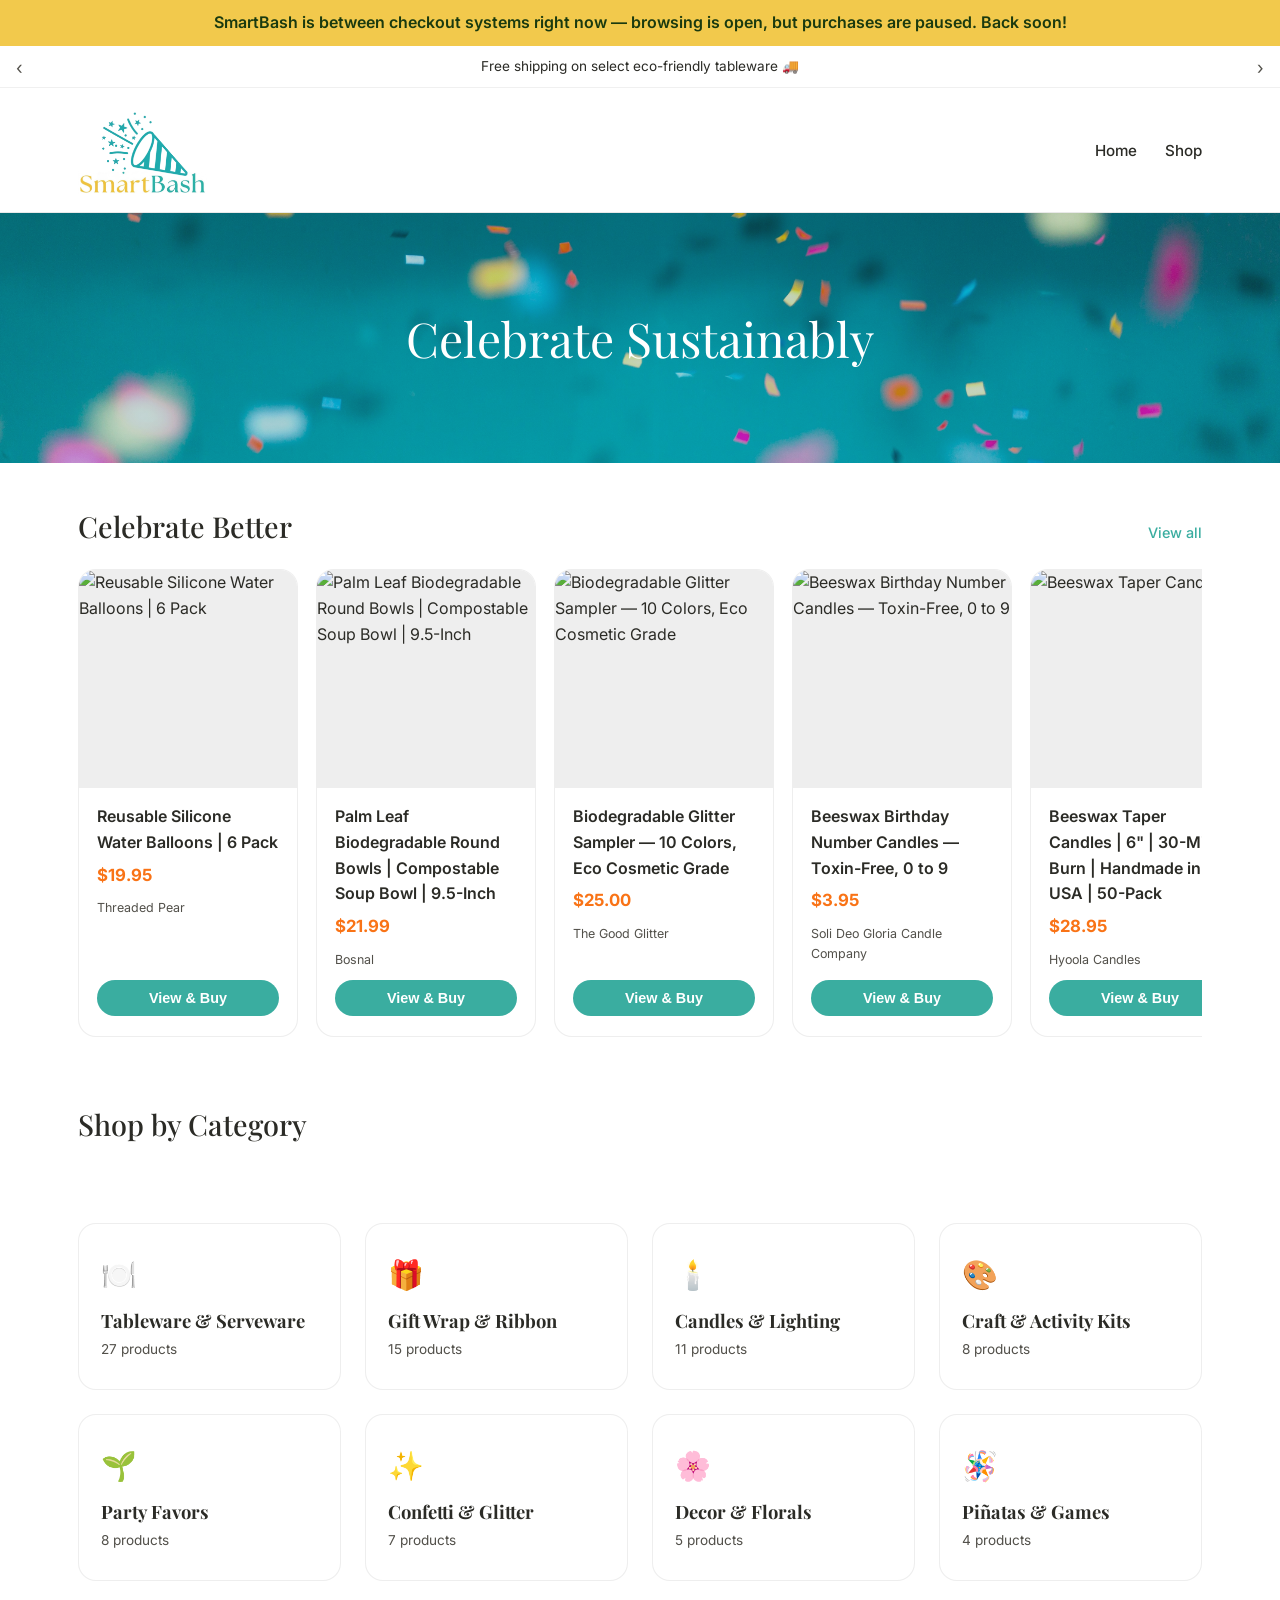
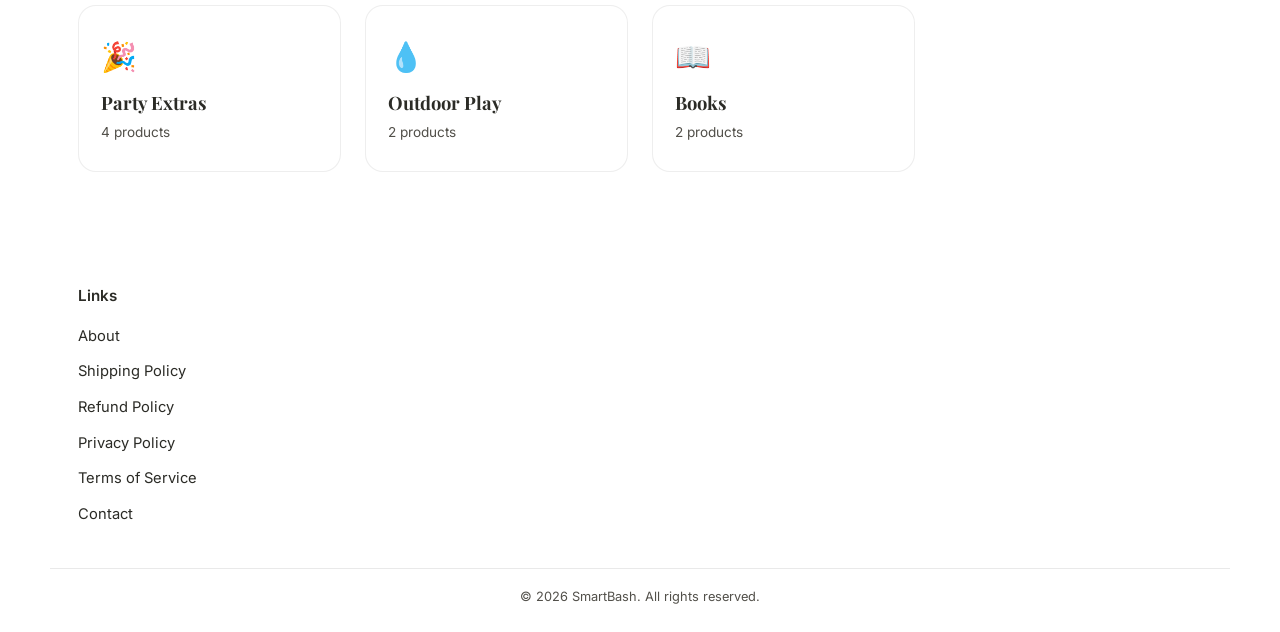
==== commit 794bf9bf: "Add files via upload" ====
--- a/index.html
+++ b/index.html
@@ -76,7 +76,7 @@
 
 <div class="modal-overlay" id="product-modal"></div>
 
-<script>window.SMARTBASH_PRODUCTS = [{"handle": "6-pack-reusable-water-ballon", "title": "Reusable Silicone Water Balloons | 6 Pack", "price": "19.95", "vendor": "Threaded Pear", "category": "Outdoor Play", "description": "<p>Summer fun, zero waste.</p>\n<p>These reusable water balloons fill fast, fly far, and come back for more — no cleanup, no mess, no single-use plastic.</p>\n<p>Made from soft, skin-safe silicone with a magnetic self-sealing closure, they're endlessly refillable at 2.76\" each — built for every summer celebration: birthdays, BBQs, beach parties, pool parties, and backyard blowouts.</p>\n<p>Choose your color at checkout — 6 balloons, all the same color.</p>\n<p>One pack, countless summers of fun water fights. 🌿</p>", "image": "https://cdn.shopify.com/s/files/1/0759/0520/4361/files/reusable_water_balloons-6_pack.png?v=1778561763", "tags": "backyard water fun, backyard-play, BBQ, beach toys, beach-party, birthday party toys, birthday-party, eco friendly water balloons, eco-friendly, kids water toys, kids-outdoor-toys, magnetic water balloons, magnetic-closure, no knot water balloons, no waste water balloons, no-waste, outdoor summer fun, party-favors, pool toys, pool-party, quick fill water balloons, reusable water balloons, safe-water-balloons, silicone-water-balloons, single-use-free, summer toys, summer-fun, summer-party, sustainable water toys, Threaded Pear, water-balloons, water-play, zero-waste"}, {"handle": "7in-square-wooden-plates-300pk", "title": "7\" Square Wooden Plates | Biodegradable & Compostable | 300-Pack", "price": "128.95", "vendor": "MicRic", "category": "Tableware & Serveware", "description": "<p>Same natural elegance, perfectly portioned.</p>\n<p>These 7\" square wooden plates are made for the moment — passed appetizers, tapas, dessert tastings, salads, and sweet samplers all look effortlessly elevated on sustainably sourced wood.</p>\n<p>Oil- and moisture-resistant with no added chemicals, so every bite is as clean as the presentation.</p>\n<p>300 plates per pack — just $0.43 each.</p>", "image": "https://cdn.shopify.com/s/files/1/0759/0520/4361/files/1000006691.png?v=1777606695", "tags": "7 inch plates, appetizer plates, biodegradable plates, bulk plates, catering supplies, chemical free, compostable plates, dessert plates, disposable plates, eco-friendly plates, MicRic, natural plates, party supplies, Shopify Collective, square plates, sustainable tableware, tapas plates, wooden plates, wooden tableware"}, {"handle": "bosnal-palm-leaf-round-bowl-9-5in", "title": "Palm Leaf Biodegradable Round Bowls | Compostable Soup Bowl | 9.5-Inch", "price": "21.99", "vendor": "Bosnal", "category": "Tableware & Serveware", "description": "<p>Elegant, earthy, and entirely plastic free.</p>\n<p>These 9.5-inch round bowls are crafted from fallen palm leaves, with a natural bamboo-style finish that's sturdy enough for soups, salads, and hearty mains, yet stylish enough for a wedding table.</p>\n<p>100% BPA-free with no chemical additives, microwave and freezer safe, and fully compostable when you are done.</p>\n<ul>\n<li>9.5-inch round, restaurant-grade construction</li>\n<li>100% natural palm leaf, no plastic or wax lining</li>\n<li>Microwave, freezer, and soak safe</li>\n<li>Stackable and sturdy for easy storage and serving</li>\n</ul>", "affiliateUrl": "https://bosnal.com/products/bosnal-palm-leaf-biodegradable-bowls-9-5-inch-round-soup-bowl-25-pcs?sca_ref=12073434.J583rbEm2X", "image": "https://bosnal.com/cdn/shop/files/Image_01_8f66c269-f126-4d83-b940-e536ee4e6f35.jpg?v=1752341769", "tags": "biodegradable bowls, Bosnal, bulk bowls, catering supplies, compostable bowls, disposable bowls, eco-friendly bowls, natural bowls, palm leaf bowls, party supplies, plastic alternative, plastic free, round bowls, soup bowls, sustainable tableware, wedding supplies"}, {"handle": "9in-round-palm-leaf-plates-300pk", "title": "9\" Round Palm Leaf Plates | Biodegradable & Compostable | 300-Pack", "price": "134.95", "vendor": "MicRic", "category": "Tableware & Serveware", "description": "<p>Three hundred ways to celebrate sustainably.</p>\n<p>These elegant 9\" round plates are hand-crafted from naturally fallen palm leaves — every one unique, every one beautiful.</p>\n<p>An effortlessly stylish alternative to plastic that looks right at home at weddings, dinner parties, and everything in between.</p>\n<p>300 plates per box, 25 per sleeve.</p>", "image": "https://cdn.shopify.com/s/files/1/0759/0520/4361/files/gps_generated.png?v=1777606723", "tags": "9 inch plates, biodegradable plates, bulk plates, cafe-supplies, catering supplies, chemical free, compostable plates, disposable plates, eco-friendly plates, food-service, food-truck, MicRic, natural plates, palm leaf plates, party supplies, plastic alternative, plastic free, restaurant-supplies, round plates, Shopify Collective, sustainable tableware, wedding plates"}, {"handle": "9in-square-wooden-plates-300pk", "title": "9\" Square Wooden Plates | Biodegradable & Compostable | 300-Pack", "price": "155.95", "vendor": "MicRic", "category": "Tableware & Serveware", "description": "<p>Clean lines, natural grain, zero compromise.</p>\n<p>These full-size 9\" square wooden plates bring a modern, upscale feel to any table — from wedding buffets to corporate catering.</p>\n<p>Oil- and moisture-resistant with no added chemicals, so your food stays fresh and your presentation stays sharp.</p>\n<p>Reusable in some cases, and disposable without the disposable look.</p>\n<p>300 plates per pack — just $0.52 each.</p>", "image": "https://cdn.shopify.com/s/files/1/0759/0520/4361/files/1000006691_b90e98bf-f227-433d-8750-c00167e3c84e.png?v=1777606631", "tags": "9 inch plates, biodegradable plates, buffet supplies, bulk plates, catering supplies, chemical free, compostable plates, disposable plates, eco-friendly plates, event plates, hospitality supplies, hotel supplies, MicRic, natural plates, party supplies, Shopify Collective, square plates, sustainable tableware, wooden plates, wooden tableware"}, {"handle": "all-the-stardust-sampler", "title": "Biodegradable Glitter Sampler — 10 Colors, Eco Cosmetic Grade", "price": "25.00", "vendor": "The Good Glitter", "category": "Confetti & Glitter", "description": "<p>Ten bestselling stardusts, one beautiful starting point.</p>\n<p>This sampler includes Blue, Black, Emerald, Gold, Purple, Red, Rosie, Simply, Teal, and HOLO Stardust — all biodegradable, cosmetic grade, and planet-kind.</p>\n<p>Sparkle guilt-free on skin, crafts, or any celebration worth shining for.</p>", "image": "https://cdn.shopify.com/s/files/1/0759/0520/4361/files/glitter_olio.png?v=1778481592", "tags": "Shopify Collective, The Good Glitter", "affiliateUrl": "https://thegoodglitter.com/products/all-stardusts-bundle-9-pieces?ref=smart_bash"}, {"handle": "bambuddha-square-bamboo-leaf-plates-100ct", "title": "Square Bamboo Leaf Plates | 3½\" | Natural | 100-Count", "price": "84.95", "vendor": "Restaurantware", "category": "Tableware & Serveware", "description": "<p>Tiny plates, big impression.</p>\n<p>These hand-finished bamboo leaf plates are equal parts functional and beautiful — perfect for appetizers, desserts, and bite-sized moments worth savoring.</p>\n<p>All-natural, sustainable, and stylish enough for any event from backyard gatherings to catered affairs.</p>\n<p>Each plate holds 1 ounce. 100 plates per box.</p>", "image": "https://cdn.shopify.com/s/files/1/0759/0520/4361/files/RWB0124-2-LR.jpg?v=1777606558", "tags": "appetizer plates, bamboo plates, bamboo tableware, Bambuddha, biodegradable plates, biodegradable tableware, bulk plates, cafe-supplies, catering supplies, compostable plates, compostable tableware, eco-friendly tableware, food-service, food-truck, leaf plates, natural tableware, party supplies, restaurant-supplies, Restaurantware, Shopify Collective, sustainable dinnerware"}, {"handle": "beeswax-birthday-number-candles-toxin-free-0-9", "title": "Beeswax Birthday Number Candles — Toxin-Free, 0 to 9", "price": "3.95", "vendor": "Soli Deo Gloria Candle Company", "category": "Candles & Lighting", "description": "<p>A golden glow without the synthetic extras.</p>\n<p>Hand-poured from 100% pure beeswax with organic hemp wicks — no synthetic dyes, no fragrances, no toxins.</p>\n<p>Burns evenly, minimal drip, and gives off a natural beeswax warmth.</p>\n<p>Available in numbers 0 through 9.</p>", "image": "https://cdn.shopify.com/s/files/1/0759/0520/4361/files/beeswax-candles-square-crop_90476515-9132-4b91-b240-7fada76275f7.png?v=1778530307", "tags": "beeswax candles, beeswax number candles, birthday cake candles, birthday candles, clean burning, dye free, eco candles, fragrance free, hand poured, hemp wick, natural candles, non-toxic candles, number candles, numbers 0-9, organic hemp wick, paraffin free, pure beeswax, Shopify Collective, Soli Deo Gloria Candle Company, sustainable candles, toxin free, zero waste birthday"}, {"handle": "beeswax-taper-candles-6in-50pack", "title": "Beeswax Taper Candles | 6\" | 30-Min Burn | Handmade in USA | 50-Pack", "price": "28.95", "vendor": "Hyoola Candles", "category": "Candles & Lighting", "description": "<p>Light one and something shifts. The room softens, the table comes alive, and the magic begins.</p>\n<p>These Hyoola medium beeswax candles are handcrafted in the USA from 100% pure beeswax with 100% cotton wicks.</p>\n<p>Clean burning, dripless, and toxin-free — the effortless finishing touch for wedding tables, celebration centerpieces, or any gathering.</p>\n<p>Each slender 6\" taper burns for 30 minutes, stays dripless so your linens stay pristine, and gives off that warm, honey-golden glow that no synthetic candle can replicate.</p>\n<p>No lead, no chemicals, no plastic — just pure beeswax in biodegradable cardboard packaging, better for you and better for our amazing planet.</p>\n<p>Fifty candles. Fifty chances to make a little magic. 🌿</p>", "image": "https://cdn.shopify.com/s/files/1/0759/0520/4361/files/091b8c2a968944a51833b3f64421ef4017d7dad302a481565fc935dc9f04103d.jpg?v=1777180423", "tags": "beeswax candles, bulk candles, celebration candles, clean burning, cotton wick, dripless candles, eco candles, eco party supplies, handmade candles, Hyoola Candles, natural candles, non-toxic candles, party candles, Shopify Collective, SmartBash, sustainable candles, taper candles, USA made, wedding candles"}, {"handle": "beeswax-wrap-bulk-roll-puakenikeni-bee-print", "title": "Beeswax Gift Wrap Roll | Reusable Food Wrap Too | Hawaiian Floral & Bee Design", "price": "28.99", "vendor": "Meli Wraps", "category": "Gift Wrap & Ribbon", "description": "<div>\n<div>\n<p><strong>The innovative gift wrap that keeps on giving — literally.</strong></p>\n<p>Wrap your present in this gorgeous Hawaiian floral beeswax-infused fabric, and the lucky recipient gets two gifts in one: a beautifully wrapped present <em>and</em> a reusable beeswax food wrap they'll use for years.</p>\n<p>Cut to any size for wrapping gifts, then after the party the recipient can cut this into pieces for covering leftovers, cheese, avocados, sandwiches, and snacks. No more plastic wrap, ever.</p>\n<p><meta charset=\"utf-8\">Cut with regular scissors, or with pinking shears for a fancy edge.</p>\n</div>\n</div>\n<div>\n<div>\n<p>Made by Hawaii-based Meli Wraps with organic cotton, Hawaiian beeswax, tree resin, and plant oils.</p>\n<p>Reusable for up to 150 washes or 1-2 years. Simply wash with mild dish soap and cool water, air dry.</p>\n</div>\n</div>\n<div>\n<div>\n<p>The Puakenikeni — Hawaii's beloved fragrant \"ten-cent flower\" — inspired this print, paired with a sweet bee design.</p>\n</div>\n</div>\n<div>\n<div>\n<p>Bulk roll 13.5\" x 42\"</p>\n</div>\n</div>", "image": "https://cdn.shopify.com/s/files/1/0759/0520/4361/files/D2855E1E-14BA-4FF1-BB04-9E7E4A6E8F21.jpg?v=1777753124", "tags": "bee print, beeswax food wrap, beeswax gift wrap, beeswax wrap, biodegradable, bulk roll, compostable, eco-friendly, eco-friendly gift wrap, food storage wrap, Hawaiian floral, Hawaiian print, Meli Wraps, organic cotton, plastic free gift wrap, plastic wrap alternative, puakenikeni, reusable food wrap, reusable gift wrap, Shopify Collective, sustainable gift wrap, zero waste", "affiliateUrl": "https://www.awin1.com/cread.php?awinmid=34357&awinaffid=3034965&ued=https%3A%2F%2Fwww.meliwraps.com%2Fproducts%2Fbeeswax-wrap-bulk-roll-puakenikeni-bee-print%3Fvariant%3D49670029115682"}, {"handle": "biodegradable-glitter-sampler-14-colors", "title": "Biodegradable Glitter! Sampler — 14 Colors, Eco Cosmetic Grade", "price": "35.00", "vendor": "The Good Glitter", "category": "Confetti & Glitter", "description": "<p>\"BIODEGRADABLE GLITTER?!!! My dreams have come true!!!\" ... said an actual SmartBash customer.</p>\n<p>Turns out, dreams are made of this. <meta charset=\"utf-8\">✨</p>\n<p>Fourteen cosmetic-grade biodegradable glitter blends — Arctic Sparkle, Faerie Dust, Mermaid Dreams, SeaQuins, Dragon's Delight, Mauve Majesty, and eight more colors.</p>\n<p>Sustainable sparkle for skin, hair, crafts, and every celebration that deserves to absolutely dazzle. 🌿</p>", "image": "https://cdn.shopify.com/s/files/1/0759/0520/4361/files/20230902-012155.jpg?v=1775787535", "tags": "biodegradable glitter, celebration glitter, cosmetic grade glitter, craft glitter, eco friendly glitter, eco glitter, ethical glitter, festival glitter, glitter sampler, glitter set, hair glitter, party glitter, planet friendly glitter, skin safe glitter, sustainable glitter, sustainable sparkle, The Good Glitter", "affiliateUrl": "https://thegoodglitter.com/products/blend-samplers?ref=smart_bash"}, {"handle": "birch-wood-coffee-stirrers-biodegradable-1000-pack", "title": "Birch Wood Coffee Stirrers — Biodegradable, 1000-Pack, 5.5\"", "price": "20.95", "vendor": "Elevate Marketplace", "category": "Tableware & Serveware", "description": "<p>A thousand reasons to ditch the plastic stirrer.</p>\n<p>These 5.5\" birch wood stir sticks are compostable, biodegradable, and sturdy enough for thick liquids.</p>\n<p>No washing, no plastic guilt, no soggy paper.</p>\n<p>Perfect for coffee, tea, cocktails, and any event where you'd rather not think about the stirrer.</p>\n<p>Pack of 1000.<span></span></p>", "image": "https://cdn.shopify.com/s/files/1/0759/0520/4361/files/58ba9a217c46091b656271effb056048.jpg?v=1775785985", "tags": "bar-supplies, BBQ, biodegradable, birch-wood, birthday-party, cafe-supplies, cocktail-party, coffee-shop, coffee-stirrers, compostable, disposable, eco-friendly, Elevate Marketplace, Father's-Day, food-truck, Fourth-of-July, Memorial-Day, Midsummer, outdoor-party, party-supplies, picnic, plastic-free, restaurant-supplies, Shopify Collective, tableware, zero-waste"}, {"handle": "birch-wood-cutlery-100pc", "title": "Natural Birch Wood Cutlery Set — 6.5\", 100 Pieces", "price": "22.95", "vendor": "Bosnal", "category": "Tableware & Serveware", "description": "<p>A hundred utensils, every one an act of love for the earth — just 23¢ each.</p>\n<p>Made from sustainably sourced birch wood — biodegradable, compostable, and free from inks, dyes, and bleach.</p>\n<p>Includes 50 forks, 25 spoons, and 25 knives, all 6.5\" and splinter-free.</p>\n<p>Sturdy enough for meat, soak-proof throughout the meal.</p>", "image": "https://cdn.shopify.com/s/files/1/0759/0520/4361/files/Image_01_8efac80f-b3cb-412c-8524-273f6b99c563.jpg?v=1775783953", "tags": "BBQ, biodegradable, birch-wood, birthday-party, bleach-free, Bosnal, cafe-supplies, compostable, disposable-cutlery, dye-free, eco-friendly, Father's-Day, food-service, food-truck, forks, Fourth-of-July, knives, Memorial-Day, outdoor-party, party-supplies, picnic, plastic-free, restaurant-supplies, Shopify Collective, spoons, tableware, Tags: wooden-cutlery, utensils, zero-waste"}, {"handle": "birch-wood-forks-1000pk", "title": "Compostable Birch Wood Forks — 1000-Pack, Full Size", "price": "49.95", "vendor": "Elevate Marketplace", "category": "Tableware & Serveware", "description": "<div>\n<p>A thousand forks that won't outlive the party.</p>\n<p>These 6.3\" A-grade birch wood forks are FSC and FDA certified, PFAS-free, and compostable in your green bin.</p>\n<p>Smooth, sturdy, and suitable for hot and cold foods.</p>\n<p>Comes in 10 bags of 100 — easy to store, easy to use, easy on the planet.<meta charset=\"UTF-8\"></p>\n</div>\n<hr data-end=\"1113\" data-start=\"1110\">", "image": "https://cdn.shopify.com/s/files/1/0759/0520/4361/files/31c038b8957d2c57e4029e2d2d596877.jpg?v=1775785956", "tags": "BBQ, biodegradable, birthday-party, bulk, cafe-supplies, compostable, cutlery, eco-friendly, Elevate Marketplace, Father's-Day, FDA-approved, food-service, food-truck, forks, Fourth-of-July, FSC-certified, graduation, Great — this one has actual certifications to list!  Tags: birch-wood, Memorial-Day, Midsummer, outdoor-party, party-supplies, PFAS-free, picnic, plastic-free, restaurant-supplies, Shopify Collective, tableware, zero-waste"}, {"handle": "birthday-horse-pinata-handmade-22-inch", "title": "Horse Piñata — Handmade, 22\" with String Mane", "price": "165.0", "vendor": "mamaspinatas", "category": "Piñatas & Games", "description": "<p>Handmade from corrugated cardboard, paper maché, and crepe paper — this 22\" horse piñata is ready to steal the show.</p>\n<p>Festive colors, flowing string mane, and plenty of room for candy and small toys.</p>\n<p>All biodegradable materials — no plastic, no guilt, just the good kind of mess!</p>\n<p>Ships empty; candy pre-fill available for an extra fee.</p>\n<p><meta charset=\"utf-8\"><span>Want custom colors or accessories? Add details at checkout.</span></p>", "image": "https://cdn.shopify.com/s/files/1/0759/0520/4361/files/H1.webp?v=1775790225", "tags": "22 inch pinata, animal pinata, biodegradable pinata, birthday party, birthday pinata, candy fill, corrugated cardboard, cowboy party, crepe paper, custom pinata, eco party, farm party, handmade pinata, horse pinata, kids party, mamaspinatas, no plastic, paper mache pinata, party activity, party centerpiece, Shopify Collective, sustainable party, western party"}, {"handle": "bosnal-9in-round-palm-leaf-plates", "title": "Natural Palm Leaf Plates — 9\" Round", "price": "24.95", "vendor": "Bosnal", "category": "Tableware & Serveware", "description": "<p>Nature did most of the work here.</p>\n<p>These stunning 9\" plates are hand-crafted in India from naturally fallen palm leaves — no trees harmed, no chemicals added, no compromise on style.</p>\n<p>Just beautiful plates that are great for our planet.</p>\n<p>Sturdy enough for any dish, from soups to entrees, and elegant enough for weddings or weekend barbecues.</p>\n<p>Microwave-safe, freezer-proof, and soak-resistant.</p>", "image": "https://cdn.shopify.com/s/files/1/0759/0520/4361/files/Round_Plate_3.jpg?v=1777606600", "tags": "9 inch plates, biodegradable plates, Bosnal, BPA free, catering supplies, chemical free, compostable plates, disposable plates, eco-friendly plates, food truck supplies, microwave safe, natural plates, palm leaf plates, party supplies, round plates, Shopify Collective, sustainable tableware, wedding plates"}, {"handle": "bosnal-sugarcane-bagasse-compostable-bowls-16-oz-round", "title": "Compostable Sugarcane Bowls – 16 oz | Round | Pack of 50 or 100", "price": "18.95", "vendor": "Bosnal", "category": "Tableware & Serveware", "description": "<p>Right-sized for the everyday meal, right for the planet.</p>\n<p>These 16 oz round bowls are made from sugarcane bagasse — the fibrous byproduct left over when sugarcane is processed into sugar — turned into compostable tableware sturdy enough for soups, salads, pastas, and desserts.</p>\n<p>The natural matte finish looks good at any table, from weeknight dinners to backyard gatherings.</p>\n<ul>\n<li>100% plant-based — made from sugarcane fiber</li>\n<li>Compostable and biodegradable</li>\n<li>Microwave-safe for easy reheating</li>\n<li>BPA-free and plastic-free</li>\n<li>No wax or synthetic coatings</li>\n<li>Freezer-safe for meal prep</li>\n</ul>\n<p><strong>Pack of 50 — $18.95</strong><br><strong>Pack of 100 — $27.95</strong></p>", "image": "https://cdn.shopify.com/s/files/1/0759/0520/4361/files/Image06_130982cb-9e4c-48e7-8e32-e8b544381f29.jpg?v=1775783875", "tags": "16oz, bagasse, biodegradable, Bosnal, bowls, BPA-free, compostable, dessert bowls, eco-friendly, everyday dining, freezer-safe, microwave-safe, party supplies, plant-based, plastic-free, salad bowls, Shopify Collective, soup bowls, sugarcane, tableware"}, {"handle": "bosnal-sugarcane-bagasse-compostable-bowls-32-oz-round", "title": "Compostable Sugarcane Bowls – 32 oz | Round | Pack of 50 or 100", "price": "24.95", "vendor": "Bosnal", "category": "Tableware & Serveware", "description": "<p>Big enough for the soup, kind enough for the planet.</p>\n<p>These 32 oz round bowls are made from sugarcane bagasse — the fibrous byproduct left over when sugarcane is processed into sugar — transformed into sturdy, compostable tableware.</p>\n<p>Deep enough for soups, curries, pastas, and hearty salads, with a natural matte finish that looks good on any table.</p>\n<ul>\n<li>100% plant-based — made from sugarcane fiber</li>\n<li>Compostable and biodegradable</li>\n<li>Microwave-safe for easy reheating</li>\n<li>BPA-free and plastic-free</li>\n<li>No wax or synthetic coatings</li>\n<li>Freezer-safe for meal prep</li>\n</ul>\n<p><strong>Pack of 50 — $24.95</strong><br><strong>Pack of 100 — $44.95</strong></p>", "image": "https://cdn.shopify.com/s/files/1/0759/0520/4361/files/Image06_71b49df7-23e2-4f5d-b5f7-cc93f033d2c1.jpg?v=1775784445", "tags": "bagasse, biodegradable, Bosnal, bowls, BPA-free, compostable, eco-friendly, freezer-safe, microwave-safe, party supplies, plant-based, plastic-free, salad bowls, Shopify Collective, soup bowls, sugarcane, tableware"}, {"handle": "bosnal-sugarcane-bagasse-compostable-plates-10-inch-oval", "title": "Compostable Sugarcane Plates – 10\" Oval", "price": "21.95", "vendor": "Bosnal", "category": "Tableware & Serveware", "description": "<p>When the plate shape actually matters, go oval.</p>\n<p>These 10-inch compostable sugarcane plates give you just enough extra room for mains, sides, and anything that needs a little breathing space — without the stiff, institutional feel of a round disposable.</p>\n<p>Made from 100% sugarcane bagasse — a renewable byproduct of sugar production — they're fully compostable and biodegradable when you're done.</p>\n<ul>\n<li>\n<strong>10\" oval shape</strong> — ideal for plated mains, buffet service, and catered events</li>\n<li>\n<strong>100% sugarcane bagasse</strong> — plant-based, plastic-free, and wax-free</li>\n<li>\n<strong>Compostable &amp; biodegradable</strong> — home and commercial compost compatible</li>\n<li>\n<strong>Microwave-safe &amp; BPA-free</strong> — handles hot food without warping or leaching</li>\n<li>\n<strong>Leak-resistant construction</strong> — holds sauces, dressings, and moist dishes</li>\n</ul>\n<p><strong>Pack of 50 — $21.95</strong> ($0.44/plate)</p>\n<p><strong>Pack of 100 — $34.95</strong> ($0.35/plate — best value)</p>", "image": "https://cdn.shopify.com/s/files/1/0759/0520/4361/files/Image_04_0ff1f583-f551-4f6d-9c95-914bc2186605.jpg?v=1775783868", "tags": "bagasse plates, biodegradable plates, Bosnal, bpa free plates, catering supplies, compostable plates, compostable tableware, dinner plates, disposable plates, eco friendly plates, microwave safe plates, oval plates, party plates, plant based plates, Shopify Collective, sugarcane plates, sustainable plates"}, {"handle": "burlap-roll-jute-14in-30ft", "title": "Burlap Fabric Roll | 14\" x 30ft | Natural Jute", "price": "34.95", "vendor": "VYSN", "category": "Party Extras", "description": "<p>Thirty feet of rustic, biodegradable possibility.</p>\n<p>This 14\"-wide burlap roll is made from 100% natural jute fiber — dense, durable, and fray-resistant.</p>\n<p>Use it for wedding décor, party table runners, wreaths, gift wrapping, plant wraps, or anything that calls for natural texture and warmth.</p>\n<p>Breathable enough for garden use, beautiful enough for the dinner table.</p>", "image": "https://cdn.shopify.com/s/files/1/0759/0520/4361/files/d0102hs0g4p.jpg?v=1775786663", "tags": "baby-shower, biodegradable, birthday-party, bridal-shower, burlap, compostable, crafts, DIY, eco-friendly, fabric-roll, garden, gift-wrapping, graduation, jute, natural-fiber, outdoor-party, party-decor, party-supplies, plant-wrap, plastic-free, rustic, Shopify Collective, table-runner, VYSN, wedding, wedding-decor, wreath-making, zero-waste"}, {"handle": "butterfly-solar-lantern-copper-outdoor", "title": "Butterfly Solar Lantern — Outdoor Waterproof LED, Copper Metal", "price": "22.95", "vendor": "Deal US", "category": "Candles & Lighting", "description": "<p>Solar-powered and stunning after dark.</p>\n<p>This copper metal lantern features a hollow butterfly and dandelion pattern that projects warm light onto your garden, patio, or porch. No cords, no electricity — just clean solar energy doing the work.</p>\n<p>IP65 waterproof rated, lights up automatically at night, and built to last outdoors.</p>\n<p>A beautiful, sustainable addition to any outdoor space.</p>", "image": "https://cdn.shopify.com/s/files/1/0759/0520/4361/files/81qznfgorlL.jpg?v=1775788348", "tags": "butterfly decor, butterfly lantern, copper lantern, dandelion pattern, Deal US, eco lighting, garden decor, garden party, IP65, LED lantern, metal lantern, no electricity, outdoor lantern, outdoor party, party lighting, patio decor, porch decor, Shopify Collective, solar garden light, solar lantern, solar powered, sustainable lighting, waterproof lantern, wedding decor"}, {"handle": "cheers-icon-confetti-popper", "title": "Cheers Icon Confetti Popper — Biodegradable", "price": "4.95", "vendor": "Emergency Confetti", "category": "Confetti & Glitter", "description": "<p>One pull, one cheer, one shower of color.</p><p>Clinking glass illustration with biodegradable confetti in green, teal, blush, blue, and red. Perfect for cocktail parties, New Year's, toasts, and any gathering worth celebrating loudly.</p>", "image": "https://cdn.shopify.com/s/files/1/0759/0520/4361/files/EC193.CheersRetroPopper.png?v=1775783484", "tags": "bachelorette, biodegradable-confetti, birthday-party, celebration, cheers, cocktail-party, confetti-popper, eco-confetti, eco-friendly-party, Emergency Confetti, engagement-party, graduation-party, new-years, party-popper, Shopify Collective, toast, wedding, zero-waste-party"}, {"handle": "citronella-soy-candle-13oz-natural-bug-repellent", "title": "Not Today, Bugs — Citronella Soy Candle, 13oz", "price": "25.0", "vendor": "Slow North", "category": "Candles & Lighting", "description": "<p>More sunset, fewer mosquitoes.</p>\n<p>This 2-wick soy candle is hand-poured in small batches with 100% cotton wicks and a custom blend of lavender, citronella, lemongrass, geranium, and patchouli essential oils.</p>\n<p>Natural, biodegradable soy wax in a reusable <meta charset=\"utf-8\">13-ounce gold tin. </p>\n<p>An all-natural alternative to chemical repellants.</p>", "image": "https://cdn.shopify.com/s/files/1/0759/0520/4361/files/Not-Today-Bugs-Mosquito-Candle-Slow-North-3.jpg?v=1775783666", "tags": "13oz, 2-wick, all-natural, backyard, bug repellent, citronella, citronella candle, cotton wick, DEET-free, eco-friendly, essential oils, geranium, gift ready, gold tin, hand-poured, host gift, insect repellent, lavender, lemongrass, natural bug repellent, non-toxic, outdoor candle, outdoor entertaining, outdoor party, patchouli, patio candle, reusable tin, Shopify Collective, Slow North, small batch, soy candle, soy wax, summer entertaining, sustainable"}, {"handle": "cloth-gift-bags-set-of-4", "title": "Cloth Gift Bags — Organic Cotton, Set of 4", "price": "15.99", "vendor": "Organic Cotton Mart", "category": "Gift Wrap & Ribbon", "description": "<p>The bag that keeps giving long after the gift is opened.</p><p>Made from 100% organic cotton — machine washable, reusable, and free from plastic or harsh chemicals. Two sizes (8\"x10\" and 11.5\"x16\") in polka dot and gift print. Comes in a set of 4.</p>", "image": "https://cdn.shopify.com/s/files/1/0759/0520/4361/files/fabric-gift-bags-drawstring.jpg?v=1775775557", "tags": "Organic Cotton Mart, Shopify Collective"}, {"handle": "compostable-birch-wood-spoons-6-3-length-1000-count", "title": "Compostable Birch Wood Spoons – 6.3\" | 1000 Count", "price": "49.95", "vendor": "Elevate Marketplace", "category": "Tableware & Serveware", "description": "<p>Real wood. Real simple. Real good for the planet.</p>\n<p>These 6.3\" birch wood spoons are smooth, sturdy, and fully compostable — everything you need for a beautiful spread without the plastic guilt.</p>\n<p>Whether you're serving gelato at a summer party or soup at a school fundraiser, these spoons do the job gracefully and go back to the earth when they're done.</p>\n<p>FSC certified and FDA compliant. No PFAS. No plastic.</p>\n<p>Just clean, A-grade birch wood that works as hard as it looks good.</p>\n<ul>\n<li>6.3\" length — the perfect size for any occasion</li>\n<li>Premium A-grade birch wood — smooth finish, no splinters</li>\n<li>1,000 spoons per box (10 bags of 100)</li>\n<li>Safe for hot and cold foods, freezer safe</li>\n<li>Compostable — toss in your green bin</li>\n<li>Compliant with single-use cutlery policies</li>\n</ul>\n<p><em>Because the details of a beautiful party matter — right down to the spoon.</em> 🌿</p>", "image": "https://cdn.shopify.com/s/files/1/0759/0520/4361/files/5530b35d1dc6c84675d8135040a4ed46.jpg?v=1777177876", "tags": "1000 count, A-grade birch, biodegradable cutlery, birch wood spoons, bulk spoons, catering supplies, compostable spoons, disposable spoons, eco cutlery, eco tableware, Elevate Marketplace, FDA compliant, FSC certified, gelato spoons, party supplies, PFAS free, plastic free, school fundraiser, Shopify Collective, single use cutlery compliant, sustainable party, wooden spoons"}, {"handle": "compostable-bowls-16oz-bamboo-bagasse-150count", "title": "Compostable Bowls | 16oz | Bamboo & Sugarcane Bagasse | BPI Certified | 150-Count", "price": "32.95", "vendor": "Take It or Leave It", "category": "Tableware & Serveware", "description": "<p>A hundred and fifty bowls that earn their place at the table.</p>\n<p>Made from a blend of bamboo and sugarcane bagasse — tree-free, renewable, and backyard compostable. BPI certified and PFAS-free, with no bleaching, no wax coating, no BPA, and no chlorine chemicals.</p>\n<p>Naturally liquid and heat resistant. Microwave-safe and freezer-safe. 16oz capacity — right-sized for soups, salads, snacks, and everything in between.</p>\n<p>150 bowls per box.</p>", "image": "https://cdn.shopify.com/s/files/1/0759/0520/4361/files/10_d897aa47-5b2b-42e7-978e-6288bba7363e.jpg?v=1775785874", "tags": "baby-shower, backyard-compostable, bagasse, bamboo, biodegradable, birthday-party, BPA-free, BPI-certified, camping, catering, compostable-bowls, eco-friendly, freezer-safe, microwave-safe, outdoor-party, party-supplies, PFAS-free, picnic, plastic-free, Shopify Collective, sugarcane, Take It or Leave It, tree-free, unbleached, wax-free, wedding, zero-waste"}, {"handle": "compostable-dinner-plates-french-creme-10-5-inch-30-pack", "title": "Compostable Dinner Plates | French Crème | Wavy Edge | 10.5\" | 30-Pack", "price": "19.95", "vendor": "Deal US", "category": "Tableware & Serveware", "description": "<p>The elegance of white, without the waste.</p>\n<p>These 10.5\" dinner plates have a graceful wavy edge that looks anything but disposable — polished enough for a wedding table, practical enough for every celebration.</p>\n<p>Made from biodegradable straw fiber, free from plastic and wax linings.</p>\n<p>Sturdy, microwave-safe, and BPI-certified compostable.</p>\n<p>Thirty plates, one beautiful table. 🌿</p>\n<p>Pack of 30.</p>", "image": "https://cdn.shopify.com/s/files/1/0759/0520/4361/files/open-uri20251128-921048-s0imzh.jpg?v=1775784643", "tags": "10-inch-plates, 30-pack, baby-shower, biodegradable-plates, birthday-party, BPI-certified, bridal-shower, compostable-dinnerware, compostable-plates, Deal US, dinner-plates, eco-friendly-plates, eco-party-supplies, elegant-dining, elegant-plates, french-creme-plates, garden-party, graduation-party, microwave-safe, mothers-day, no-plastic, no-wax, Shopify Collective, straw-fiber-plates, sustainable-tableware, wavy-edge-plates, wedding-plates, zero-waste-party"}, {"handle": "compostable-food-trays-10in-rectangle", "title": "Compostable Sugarcane Food Trays — 10\", 5-Compartment Rectangle", "price": "28.95", "vendor": "Bosnal", "category": "Tableware & Serveware", "description": "<p>Five compartments, every one an act of love for the earth — just 55¢ each.</p>\n<p>Made from 100% sugarcane bagasse — renewable, biodegradable, and compostable.</p>\n<p>Keeps five portions separate and tidy.</p>\n<p>Microwave-safe, BPA-free, and grease-resistant for hot or cold foods.</p>", "image": "https://cdn.shopify.com/s/files/1/0759/0520/4361/files/Image06_21e54850-824f-48db-baf5-e3e97ae0f2a8.jpg?v=1775783972", "tags": "5 compartment trays, bagasse trays, biodegradable trays, Bosnal, catering supplies, compostable tableware, compostable trays, eco trays, food trays, food truck supplies, meal prep, plastic-free, school lunch trays, Shopify Collective, sugarcane trays, sustainable party supplies"}, {"handle": "compostable-food-trays-5comp-400pk", "title": "Compostable Sugarcane Food Trays – 5-Compartment | Case of 400", "price": "99.95", "vendor": "Bosnal", "category": "Tableware & Serveware", "description": "<p>Four hundred trays, one less reason to use plastic.</p>\n<p>Made from 100% sugarcane bagasse — renewable, biodegradable, and compostable. </p>\n<p>Five compartments, microwave-safe, BPA-free, and grease-resistant. Built for catering, restaurants, and large events.</p>\n<p><meta charset=\"utf-8\">Case of 400 (16 sets of 25)</p>", "image": "https://cdn.shopify.com/s/files/1/0759/0520/4361/files/Image01_014f37f6-a22a-448a-850d-e97d704e4337.jpg?v=1775768576", "tags": "5-compartment, BBQ, biodegradable, Bosnal, BPA-free, bulk, cafe-supplies, catering, compostable, eco-friendly, Father's-Day, food-service, food-trays, food-truck, Fourth-of-July, graduation, grease-resistant, large-event, Memorial-Day, microwave-safe, Midsummer, outdoor-party, party-supplies, picnic, plastic-free, restaurant-supplies, Shopify Collective, sugarcane-bagasse, tableware, zero-waste"}, {"handle": "compostable-plates-10in-3compartment", "title": "Compostable Sugarcane Plates — 10\", 3-Compartment, Round | Bagasse", "price": "22.95", "vendor": "Bosnal", "category": "Tableware & Serveware", "description": "<p>Keep it all in order — and out of a landfill.</p>\n<p>Made from 100% sugarcane bagasse — renewable, biodegradable, and compostable.</p>\n<p>Three compartments keep entrees and sides separate. Microwave-safe, BPA-free, and grease-resistant for hot or cold foods.</p>", "image": "https://cdn.shopify.com/s/files/1/0759/0520/4361/files/Image06_cab46ab3-bc0e-4498-909b-3b12b6d0a9d5.jpg?v=1775783913", "tags": "BBQ, biodegradable, birthday-party, Bosnal, BPA-free, cafe-supplies, compartment-plates, compostable, disposable-plates, eco-friendly, food-service, food-truck, grease-resistant, microwave-safe, outdoor-party, party-supplies, picnic, plates, restaurant-supplies, Shopify Collective, sugarcane-bagasse, tableware, zero-waste"}, {"handle": "compostable-plates-7in-round", "title": "Compostable Sugarcane Plates — 7\", Round", "price": "17.95", "vendor": "Bosnal", "category": "Tableware & Serveware", "description": "<p>Small plate, big principles.</p>\n<p>Made from 100% sugarcane bagasse — renewable, biodegradable, and compostable.</p>\n<p>Sturdy enough for snacks, desserts, and small meals.</p>\n<p>Microwave-safe, BPA-free, and leak-resistant.</p>", "image": "https://cdn.shopify.com/s/files/1/0759/0520/4361/files/Image06_27d7f908-7503-4c07-9835-c8ab7a625585.jpg?v=1775783962", "tags": "BBQ, biodegradable, birthday-party, Bosnal, BPA-free, cafe-supplies, compostable, dessert-plates, eco-friendly, Father's-Day, food-service, food-truck, Fourth-of-July, graduation, leak-resistant, Memorial-Day, microwave-safe, Midsummer, outdoor-party, party-supplies, picnic, plastic-free, plates, restaurant-supplies, Shopify Collective, small-plates, sugarcane-bagasse, tableware, zero-waste"}, {"handle": "compostable-sugarcane-clamshell-9in-3compartment", "title": "Compostable Sugarcane Clamshell Boxes — 9\", 3-Compartment | Square", "price": "34.95", "vendor": "Bosnal", "category": "Party Extras", "description": "<p>From sugarcane field to compost bin — with a meal in between.</p>\n<p>These 9\" square clamshells are made from 100% sugarcane bagasse — the fiber left after juice extraction. Biodegradable, compostable, and naturally grease-resistant. Three compartments keep everything separated cleanly.</p>\n<p>Microwave-safe, freezer-safe, BPA-free, and wax-free.</p>\n<p>No plastic, no petroleum.</p>\n<p>Perfect for meal prep, catering, takeout, and event service.</p>", "image": "https://cdn.shopify.com/s/files/1/0759/0520/4361/files/Image04_a9912f1e-b320-48ec-ae81-e5ac90922a96.jpg?v=1775784456", "tags": "3-compartment, baby-shower, bagasse, biodegradable, birthday-party, Bosnal, BPA-free, catering, clamshell, compostable, corporate-events, eco-friendly, food-containers, freezer-safe, grease-resistant, meal-prep, microwave-safe, party-supplies, plastic-free, Shopify Collective, sugarcane, sustainable-catering, takeout-containers, wax-free, wedding, zero-waste"}, {"handle": "compostable-sugarcane-cups-lids-8oz", "title": "Compostable Sugarcane Cups & Lids | 8oz", "price": "16.95", "vendor": "Bosnal", "category": "Tableware & Serveware", "description": "<p>Sip responsibly — in every sense. These 8oz cups are made from 100% sugarcane bagasse, a renewable byproduct of sugar production that's fully biodegradable and compostable. Each cup comes with a plant-based flip-top lid that fits snugly, whether you're serving hot coffee or an iced drink.</p>\n\n<p>Available in a <strong>50-pack (~$0.34/cup)</strong> or a <strong>100-pack (~$0.32/cup)</strong> — stock up and save.</p>\n\n<ul>\n  <li>Made from 100% sugarcane bagasse — plastic-free, wax-free, petroleum-free</li>\n  <li>Includes matching plant-based flip-top lid</li>\n  <li>Hot and cold drink safe</li>\n  <li>Microwave-safe, BPA-free, and condensation-resistant</li>\n  <li>Biodegradable and compostable — no landfill guilt</li>\n  <li>Freezer-safe for prep and storage</li>\n</ul>\n\n<p>Perfect for backyard parties, birthday gatherings, baby showers, bridal showers, wedding receptions, holiday parties, corporate events, farmers markets, food trucks, coffee shops, cafes, pop-up restaurants, catering, school events, office kitchens, camping trips, picnics, and everyday sustainable swaps at home.</p>\n\n<p><strong>50-pack — $16.95</strong> (~$0.34/cup)<br>\n<strong>100-pack — $31.95</strong> (~$0.32/cup)</p>", "image": "https://cdn.shopify.com/s/files/1/0759/0520/4361/files/Image05_1a52789d-531a-43a6-b45b-a73ab181b6c2.jpg?v=1775783607", "tags": "bagasse-cups, BBQ, biodegradable-cups, Bosnal, BPA-free, cafe-supplies, coffee-cups, compostable-cups, compostable-lids, cookout, cups-with-lids, eco-friendly-cups, eco-party-supplies, fathers-day, food-service, food-truck, graduation-party, holiday-tableware, hot-cold-cups, labor-day, microwave-safe, outdoor-entertaining, party-cups, restaurant-supplies, Shopify Collective, sugarcane-cups, summer-party, sustainable-tableware, zero-waste-cups"}, {"handle": "compostable-sugarcane-dinnerware-set-150-piece-3-compartment-plates-cups-cutlery", "title": "Compostable Sugarcane Dinnerware Set | 150-Piece | 3-Compartment Plates, Cups & Cutlery", "price": "32.95", "vendor": "Bosnal", "category": "Tableware & Serveware", "description": "<p><strong>A full meal, a clean conscience.</strong></p>\n<p>Everything you need for 25 guests — plates, cups, and cutlery — all fully compostable and made from sugarcane bagasse, a renewable byproduct of sugar production.</p>\n<p>Three-compartment plates keep sides separated. Eight-ounce cups come with lids. Cutlery is plant-based. All of it goes in the compost when the party's over.</p>\n<p>USDA Certified Biobased Product.</p>\n<ul>\n<li>150 pieces total: 25 plates, 25 cups with lids, 50 forks, 25 spoons, 25 knives</li>\n<li>10\" three-compartment plates — durable, soak-proof, leak-resistant</li>\n<li>8oz cups with lids — hot and cold safe</li>\n<li>Plant-based cutlery</li>\n<li>Microwave-safe and BPA-free</li>\n<li>Fully compostable — suitable for green bin</li>\n</ul>", "image": "https://cdn.shopify.com/s/files/1/0759/0520/4361/files/Image07_2da7845a-ce93-4c40-939c-083adace4fa1.jpg?v=1775784551", "tags": "150 piece set, 3 compartment plates, bagasse plates, biodegradable, Bosnal, BPA free, bulk tableware, compostable cups, compostable cutlery, compostable dinnerware, compostable plates, eco tableware, microwave safe, party tableware, plant based cutlery, serves 25, Shopify Collective, sugarcane bagasse, sustainable party supplies, USDA certified biobased, zero waste party"}, {"handle": "compostable-sugarcane-dinnerware-set-225-piece-16oz", "title": "Compostable Sugarcane Dinnerware Set | 225-Piece | Plates, 16oz Bowls, Cups & Cutlery", "price": "61.95", "vendor": "Bosnal", "category": "Tableware & Serveware", "description": "<p>Everything for the table, nothing for the landfill.</p>\n<p>Plates, bowls, and cups made from 100% sugarcane bagasse — renewable, biodegradable, and compostable.</p>\n<p>Cutlery made from natural wood. Microwave-safe, BPA-free, and leak-resistant.</p>\n<p>Includes 25 oval plates (10\"), 25 round plates (10\"), 25 round plates (7\"), 25 bowls (16oz), 25 cups with lids (8oz), 50 wooden forks, 25 wooden spoons, and 25 wooden knives — 225 pieces total.</p>", "image": "https://cdn.shopify.com/s/files/1/0759/0520/4361/files/Image01_4dcb15c1-4f3b-497c-833f-1a42d2a9d934.jpg?v=1775783819", "tags": "BBQ, biodegradable, birthday-party, Bosnal, bowls, BPA-free, cafe-supplies, complete-set, compostable, cups, cutlery, dinnerware-set, eco-friendly, Father's-Day, food-service, food-truck, Fourth-of-July, graduation, leak-resistant, Memorial-Day, microwave-safe, Midsummer, outdoor-party, party-supplies, picnic, plastic-free, plates, restaurant-supplies, Shopify Collective, sugarcane-bagasse, tableware, zero-waste"}, {"handle": "compostable-sugarcane-dinnerware-set-75-piece-plates-bowls", "title": "Compostable Sugarcane Dinnerware Set | 75-Piece | Plates & Bowls", "price": "29.95", "vendor": "Bosnal", "category": "Tableware & Serveware", "description": "<p>Three sizes, one sustainable source.</p>\n<p>Made from 100% sugarcane bagasse — renewable, biodegradable, and compostable.</p>\n<p>Microwave-safe, BPA-free, and leak-resistant.</p>\n<p>Includes 25 round plates (10\"), 25 round plates (7\"), and 25 bowls (32oz) — 75 pieces total.</p>", "image": "https://cdn.shopify.com/s/files/1/0759/0520/4361/files/Image01_3912926a-5590-4a01-b452-52ded31a85b5.jpg?v=1775783943", "tags": "75-piece, bagasse-plates, bagasse-tableware, BBQ, biodegradable, biodegradable-plates, birthday-party, Bosnal, bowls, BPA-free, cafe-supplies, complete-set, compostable, compostable-bowls, compostable-dinnerware, compostable-plates, dinnerware-set, eco-friendly, eco-friendly-tableware, eco-party-supplies, Father's-Day, food-service, food-truck, Fourth-of-July, graduation, leak-resistant, Memorial-Day, microwave-safe, Midsummer, outdoor-party, party-supplies, party-tableware, picnic, plastic-free, plates, plates-and-bowls, restaurant-supplies, Shopify Collective, sugarcane-bagasse, sugarcane-plates, sustainable-tableware, tableware, zero-waste, zero-waste-tableware"}, {"handle": "compostable-sugarcane-plates-10-inch-round", "title": "Compostable Sugarcane Plates | 10\" Round", "price": "16.95", "vendor": "Bosnal", "category": "Tableware & Serveware", "description": "<p>The plate that does the job and disappears afterward.</p>\n<p>Made from 100% sugarcane bagasse — renewable, biodegradable, and home-compostable.</p>\n<p>Sturdy for hot and cold foods, microwave-safe, BPA-free, and leak-resistant.</p>\n<p>Natural matte finish.</p>", "image": "https://cdn.shopify.com/s/files/1/0759/0520/4361/files/Image06_8fb50d71-88cd-4771-8cfd-accea76d6598.jpg?v=1775783905", "tags": "10-inch-plates, bagasse-plates, BBQ, biodegradable, biodegradable-plates, birthday-party, Bosnal, BPA-free, cafe-supplies, compostable, compostable-plates, cookout, dinner-plates, eco-friendly, eco-friendly-plates, eco-party-supplies, Father's-Day, food-service, food-truck, Fourth-of-July, graduation, graduation-party, holiday-tableware, home-compostable, labor-day, leak-resistant, Memorial-Day, microwave-safe, Midsummer, outdoor-entertaining, outdoor-party, party-plates, party-supplies, picnic, plastic-free, plates, restaurant-supplies, round-plates, Shopify Collective, sugarcane-bagasse, sugarcane-plates, summer-party, sustainable-tableware, tableware, zero-waste, zero-waste-tableware"}, {"handle": "compostable-sugarcane-plates-10in-500-case", "title": "Compostable Sugarcane Plates — 10\", 500-Piece Case", "price": "84.95", "vendor": "Bosnal", "category": "Tableware & Serveware", "description": "<p>Five hundred plates, every one an act of love for the earth — just 17¢ each.</p>\n<p>Made from 100% sugarcane bagasse — renewable, biodegradable, and compostable.</p>\n<p>Microwave and freezer safe, BPA-free, and plastic-free.</p>\n<p>Built for catering, events, and restaurants.</p>\n<p>Case of 500 (20 sets of 25).</p>", "image": "https://cdn.shopify.com/s/files/1/0759/0520/4361/files/Image_01_8949cdb1-69e7-422b-9d47-6a8dbda40833.jpg?v=1775783888", "tags": "10 inch plates, bagasse plates, biodegradable plates, Bosnal, bulk plates, catering plates, compostable plates, compostable tableware, dinner plates, eco plates, food truck supplies, plastic-free, restaurant supplies, Shopify Collective, sugarcane plates, sustainable party supplies"}, {"handle": "compostable-sugarcane-plates-10in-7in-set", "title": "Compostable Sugarcane Plates — 10\" & 7\" Round Set | Bagasse", "price": "22.95", "vendor": "Bosnal", "category": "Tableware & Serveware", "description": "<p>Two sizes for every part of the meal.</p>\n<p>Made from 100% sugarcane bagasse — the fiber left after juice extraction. Renewable, biodegradable, and compostable.</p>\n<p>10\" for mains, 7\" for sides and desserts. Microwave-safe, BPA-free, and leak-resistant. No plastic, no wax, no petroleum.</p>", "image": "https://cdn.shopify.com/s/files/1/0759/0520/4361/files/Image01_772c121e-f472-4d8a-b7a1-a259afc5536f.jpg?v=1775783854", "tags": "baby-shower, bagasse, barbecue, BBQ, biodegradable, biodegradable-plates, birthday-party, Bosnal, BPA-free, cafe-supplies, catering, compostable, compostable-plates, dessert-plates, dinner-plates, eco-friendly, Father's-Day, food-service, food-truck, Fourth-of-July, graduation, leak-resistant, Memorial-Day, microwave-safe, Midsummer, outdoor-party, party-plates, party-supplies, picnic, plastic-free, plates, restaurant-supplies, round-plates, Shopify Collective, sugarcane, sugarcane-bagasse, sustainable-tableware, tableware, wax-free, wedding, zero-waste"}, {"handle": "compostable-sugarcane-plates-7in-500-case", "title": "Compostable Sugarcane Plates — 7\", 500-Piece Case", "price": "74.95", "vendor": "Bosnal", "category": "Tableware & Serveware", "description": "<p>Five hundred small plates for every big occasion.</p>\n<p>Made from 100% sugarcane bagasse — renewable, biodegradable, and compostable.</p>\n<p>All that complete sustainability for just 15¢ each!</p>\n<p>Case of 500 (20 sets of 25).</p>\n<p>Microwave and freezer safe, BPA-free, and plastic-free.</p>\n<p>Perfect for catering, restaurants, and events.</p>", "image": "https://cdn.shopify.com/s/files/1/0759/0520/4361/files/Image_01_b607b902-2a9c-431e-a0a1-6c7acc7563ba.jpg?v=1775783831", "tags": "7 inch plates, bagasse plates, biodegradable plates, Bosnal, bulk plates, catering plates, compostable plates, compostable tableware, eco plates, food truck supplies, plastic-free, Shopify Collective, small plates, sugarcane plates, sustainable party supplies"}, {"handle": "creative-painting-bundle-all-natural-paints-tools-for-kids", "title": "Creative Painting Bundle | All Natural Paints & Tools for Kids", "price": "64.95", "vendor": "Elseware Unplug", "category": "Craft & Activity Kits", "description": "<p>Everything a budding artist needs — nothing synthetic, nothing wasteful.</p>\n<p>This beautifully curated bundle includes All Natural Finger Paint, Milk Paint (tempera), and an 8-piece paintbrush set, all tucked into a reusable canvas bag. Made with safe, non-toxic ingredients and sustainable materials — designed for hands-on exploration, imaginative play, and screen-free creativity.</p>\n<p>Perfect for home, travel, or gifting. For kids of all ages who love to make things. 🌿</p>", "image": "https://cdn.shopify.com/s/files/1/0759/0520/4361/files/Bundle_4_2025_1.png?v=1778385875", "tags": "art-bundle, back-to-school, birthday-gift, budding-artist, canvas-bag, creative-play, eco-friendly, eco-friendly-kids, elseware, elseware unplug, finger-paint, gift-for-kids, holiday-gift, homeschool, kids-activities, kids-art-supplies, kids-gift, kids-painting, milk-paint, natural-art-supplies, natural-paint, non-toxic-paint, paintbrush-set, rainy-day-activity, screen-free, Shopify Collective, sustainable-gift, sustainable-toys, teacher-gift, tempera-paint, toddler-art"}, {"handle": "earth-paints-handmade-set-of-6-natural-colors", "title": "Earth Paints | Handmade Natural Pigment Paint Set — 6 Colors", "price": "44.95", "vendor": "Elseware Unplug", "category": "Craft & Activity Kits", "description": "<p><strong>Proof that eco doesn't mean compromising on beauty or quality. Quite the opposite.</strong></p>\n<p>Set these up at your party and watch everyone slow down in the best possible way. Earth paints have a grounding, almost meditative quality — guests of all ages find themselves quietly absorbed, which is exactly what a great party activity should do.</p>\n<p>Six handmade, hand-poured colors derived from soil, clay, and minerals — free from heavy metals and petroleum.</p>\n<p>Each pigment is nestled in its own bottle cap, tucked into a reusable metal tin travel case with an artist brush, sponge, and water vessel included.</p>\n<p>Everything you need, beautifully presented.</p>\n<p>From the team behind Burt's Bees — because the most memorable parties engage all the senses.</p>\n<ul>\n<li>6 natural pigment colors derived from soil, clay &amp; minerals</li>\n<li>Free from heavy metals and petroleum</li>\n<li>Handmade and hand-poured in small batches</li>\n<li>Reusable metal tin travel case — gift-ready out of the box</li>\n<li>Artist brush, sponge &amp; water vessel included</li>\n<li>All ages</li>\n</ul>", "image": "https://cdn.shopify.com/s/files/1/0759/0520/4361/files/EU_Earth_Paint-handmade-w1-sq-nr.jpg?v=1778385114", "tags": "elseware unplug, Shopify Collective"}, {"handle": "ebiodegradable-plant-grow-bags-15-pack", "title": "Biodegradable Plant Grow Bags — 15-Pack with Labels, 3.5\"", "price": "12.95", "vendor": "Deal US", "category": "Party Extras", "description": "<p><meta charset=\"utf-8\"> Sow with ease. Transplant with confidence.</p>\n<p>These 3.5\" biodegradable grow bags are made from breathable non-woven fabric that promotes root aeration and eliminates plastic waste.</p>\n<p>Start seeds, grow cuttings, then plant the whole bag directly in the ground — no transplant shock, no plastic left behind.</p>\n<p>Comes with 15 plant labels.</p>\n<p>Perfect for windowsills, balconies, and garden beds alike.</p>", "image": "https://cdn.shopify.com/s/files/1/0759/0520/4361/files/open-uri20260220-2117792-i5zebw.jpg?v=1775788878", "tags": "15 pack, 3.5 inch, balcony garden, biodegradable grow bags, Deal US, eco gardening, home garden, no transplant shock, non-woven fabric, nursery bags, party favor supplies, plant grow bags, plant labels, plastic free, seed starting, seedling bags, Shopify Collective, succulent cuttings, sustainable gardening, transplant bags, windowsill gardening, zero waste gardening"}, {"handle": "eco-dough-4pk-gluten-free-party-activity", "title": "Eco-Dough Party Activity Pack | Gluten-Free Natural Play Dough for Kids — 4 Colors", "price": "33.95", "vendor": "Elseware Unplug", "category": "Craft & Activity Kits", "description": "<p><strong>The party favor that keeps the party going.</strong></p>\n<p>Skip the plastic junk and give kids an activity they'll dig into.</p>\n<p>This Certified Gluten-Free Eco-Dough 4-Pack is the perfect hands-on activity for birthday parties, eco-themed celebrations, and any gathering where you want kids genuinely engaged — sculpting, mixing colors, and creating something they're proud of.</p>\n<p>Four jars. Four colors. Endless combinations. While the grown-ups mingle, the kids are blissfully unplugged.</p>\n<p>Made in small batches by the team behind Burt's Bees, with food-grade, plant-based ingredients with no artificial dyes, no gluten, and nothing toxic.</p>\n<p>The <strong>wheat straw bioplastic jars</strong> are BPA-free and FDA-approved — a renewable alternative to petroleum plastic! The <strong>reusable paperboard tube</strong> makes it gift-table ready right out of the box.</p>\n<p><strong>Party-perfect because:</strong></p>\n<ul>\n<li>Certified gluten-free — every kid at the table can join in</li>\n<li>Natural, plant-based ingredients parents feel good about</li>\n<li>Reusable packaging that's as eco-friendly as your party</li>\n<li>Made in the USA in small batches by the Burt's Bees team</li>\n<li>Screen-free fun that actually holds kids' attention</li>\n</ul>\n<p><em>Great parties and being good to our remarkable ocean planet really can be this easy <meta charset=\"utf-8\">\n<span data-offset-key=\"alfi2-0-0\"><span data-text=\"true\"> </span></span><span><span data-offset-key=\"alfi2-1-0\"><span data-text=\"true\">✨</span></span></span></em></p>", "image": "https://cdn.shopify.com/s/files/1/0759/0520/4361/files/EUEco-Dough-GF-tube-w1-sq_1.jpg?v=1778384968", "tags": "bioplastic, birthday party, BPA free, color mixing, creative play, eco-dough, eco-kids, elseware unplug, gluten free, hands-on activity, kids party, made in USA, natural, non-toxic, party activity, party favor, play dough, screen-free, sensory play, Shopify Collective, sustainable party, wheat straw"}, {"handle": "eco-finger-paint-set-natural-non-toxic-powder-4-colors", "title": "Eco Finger Paint Set | Natural Non-Toxic Powder Paint for Toddlers — 4 Colors", "price": "24.95", "vendor": "Elseware Unplug", "category": "Craft & Activity Kits", "description": "<p><strong>Their very first masterpiece — made with potatoes, rice, and beans.</strong></p>\n<p>Finger painting is where it all begins. This natural powder paint set makes that moment as pure and safe as it should be — food-safe, non-GMO ingredients, four bold colors made with organic fruit and vegetable extracts, and zero synthetic anything.</p>\n<p>Four cardboard containers, each with its own color — red, orange, blue, and green. Just mix equal parts powder and water for silky-smooth paint. Mix only what you need — any extra keeps in the fridge for a day or two. No dried-up jars, no waste.</p>\n<p>From the team behind Burt's Bees — because great beginnings deserve great ingredients.</p>\n<ul>\n<li>Food-safe, non-GMO — made from potato, rice &amp; bean powders, colored with organic fruits &amp; vegetables</li>\n<li>Mix only what you need — zero waste by design</li>\n<li>Four recyclable cardboard containers, one per color</li>\n<li>Screen-free creative fun for ages 3+</li>\n</ul>", "image": "https://cdn.shopify.com/s/files/1/0759/0520/4361/files/thumbnail_EU_Finger_Paint-Ls1-sq.jpg?v=1778385030", "tags": "ages 3+, art activity, birthday party, creative play, eco-kids, elseware unplug, finger paint, food safe, kids art, made in USA, natural paint, non-GMO, non-toxic paint, organic, party activity, plant-based, powder paint, recyclable, screen-free, Shopify Collective, toddler paint"}, {"handle": "eco-friendly-entertaining-hosting-sustainable-parties-and-events-paperback", "title": "Eco-Friendly Entertaining: Hosting Sustainable Parties — Paperback", "price": "20.23", "vendor": "Books by splitShops", "category": "Books", "description": "<p>The guide to throwing a great party and leaving the planet better for it.</p><p>By Benjamin Jackson — 44 pages of practical ideas for local menus, eco invitations, sustainable décor, zero-waste cleanup, and responsible outdoor hosting.</p><p>Paperback, 9x6\", published 2023.</p>", "image": "https://cdn.shopify.com/s/files/1/0759/0520/4361/files/f9744c289f35e519208e3b0cfc7812dd.webp?v=1775778886", "tags": "Books by splitShops, Shopify Collective"}, {"handle": "eco-friendly-lavender-party-favor-gift-set-perfect-sustainable-guest-gifts", "title": "Eco-Friendly Lavender Party Favor Gift Set — Natural Skincare", "price": "33.99", "vendor": "GNS Beauty & Personal Care", "category": "Party Favors", "description": "<p>The party favor guests will reach for again after the event.</p><p>All-natural and cruelty-free: unscented lip balm, mini lavender soap, mini natural luffa, and a no-tangle hair tie — elegantly packaged in an eco-friendly gift box.</p><p>Perfect for weddings, showers, and holiday gifting.</p>", "image": "https://cdn.shopify.com/s/files/1/0759/0520/4361/files/eco-friendly-lavender-party-favor-gift-set-perfect-sustainable-guest-gifts-9984472.png?v=1775775496", "tags": "GNS Beauty & Personal Care, Shopify Collective"}, {"handle": "eco-friendly-party-favor-citrus-gift-set-thoughtful-all-natural-gifts-for-any-occasion", "title": "Eco-Friendly Citrus Party Favor Gift Set — Natural Skincare", "price": "41.99", "vendor": "GNS Beauty & Personal Care", "category": "Party Favors", "description": "<p>The party favor guests actually want to take home.</p><p>All-natural and cruelty-free: unscented lip balm, ylang ylang &amp; orange mini soap, mini natural luffa, and a no-tangle hair tie — hermetically sealed in a charming gift box. Add a personal message at checkout.</p><p>Perfect for weddings, showers, and holiday gifting.</p>", "image": "https://cdn.shopify.com/s/files/1/0759/0520/4361/files/eco-friendly-party-favor-citrus-gift-set-thoughtful-all-natural-gifts-for-any-occasion-9499053.png?v=1775775520", "tags": "GNS Beauty & Personal Care, Shopify Collective"}, {"handle": "elegant-supply-kraft-paper-gift-bags-twisted-handles-ruby-red-8x4-25x10-5", "title": "Ruby Red Kraft Paper Gift Bags — Twisted Handles, 8x4.25x10.5\"", "price": "7.25", "vendor": "Deal US", "category": "Gift Wrap & Ribbon", "description": "<p>A bag that does the wrapping for you.</p><p>Made from recyclable, biodegradable, and compostable kraft paper in rich ruby red — sturdy twisted handles, square bottom, and bold enough to stand on its own. Available in 5, 10, 25, 50, 100, or 200 count.</p>", "image": "https://cdn.shopify.com/s/files/1/0759/0520/4361/files/open-uri20251009-981270-21uihg.jpg?v=1775784581", "tags": "Deal US, Shopify Collective"}, {"handle": "fine-eco-glitter", "title": "Fine Eco Glitter — Biodegradable, Cosmetic Grade", "price": "9.95", "vendor": "makesy®", "category": "Confetti & Glitter", "description": "<p>Sparkle without the guilt.</p>\n<p>This fine biodegradable glitter is cosmetic grade and planet-kind — perfect for skin, candles, soap making, crafts, and party decorations.</p>\n<p>All the shine, none of the microplastic.</p>\n<!---->", "image": "https://cdn.shopify.com/s/files/1/0759/0520/4361/files/2024_enhancers_glitters_fine_shopify_2.0_pdp.jpg?v=1775787497", "tags": "makesy(R), Shopify Collective"}, {"handle": "forever-flower-felt-bouquet-nepal", "title": "Felt Forever Flower Bouquet | Handmade | Reusable & Everlasting", "price": "49.95", "vendor": "Orchard Lane Flowers", "category": "Decor & Florals", "description": "<p>The bouquet that outlasts the party — by years.</p>\n<p>This stunning handmade felt flower bouquet brings lush, full floral beauty to any celebration without a single wilted petal or a trip to the compost bin.</p>\n<p>Use it as a centerpiece, a photo backdrop accent, a table decoration, or a welcome arrangement — then bring it out again for the next party.</p>\n<p>A beautiful, sustainable alternative to cut flowers, and especially meaningful for loved ones in hospitals or cancer treatment centers where fresh flowers aren't permitted.</p>\n<p>14 stems, each approximately <meta charset=\"utf-8\">14 inches long. Customizable by adding additional felt blooms and branches. Lovingly handmade in Nepal.</p>", "image": "https://cdn.shopify.com/s/files/1/0759/0520/4361/files/orchard-lane-flowers-gry-sif-neelam-bouquet-pink-felt-flowers.jpg?v=1778905537", "tags": "artificial flowers, artisan flowers, baby shower decorations, eco-friendly flowers, everlasting flowers, felt flower bouquet, felt flowers, forever flowers, handmade flowers, Nepal handmade, Orchard Lane Flowers, party centerpiece, party decorations, photo backdrop, plastic free flowers, reusable flowers, Shopify Collective, sustainable decor, sustainable flowers, table decorations, wedding decorations"}, {"handle": "furoshiki-reusable-wrapping-cloth", "title": "Furoshiki Reusable Wrapping Cloth — Reclaimed Sari Silk", "price": "14.95", "vendor": "Darn Good Yarn", "category": "Gift Wrap & Ribbon", "description": "<p>Wrap beautifully. Leave nothing behind.</p>\n<p>This 28\" or 36\" square cloth is handmade from 100% reclaimed sari silk in India — no two are alike in color or pattern.</p>\n<p>Wrap a gift, then wear it as a head scarf, belt, or hair wrap. Purchase includes a how-to guide.</p>\n<p>Zero waste, endlessly reusable, and a present that keeps giving.</p>\n<p>Furoshiki — the Japanese art of cloth wrapping — has been making gifts feel magical for more than 1,300 years. Some things never go out of style.</p>\n<p>Add color preferences at checkout and we'll hand-select yours.</p>", "image": "https://cdn.shopify.com/s/files/1/0759/0520/4361/files/sari-silk-hair-scarf-28-eco-friendly-yarn-crochet-knit-boho-plus-size-womens-clothing-366816.jpg?v=1775789940", "tags": "28 inch, 36 inch, artisan, belt, boho, cloth wrapping, colorful, Darn Good Yarn, eco-friendly gift wrap, furoshiki, gift ready, gift wrap alternative, hair wrap, handmade in India, head scarf, how-to guide included, Japanese wrapping, no two alike, reclaimed fabric, reclaimed silk, reusable gift wrap, sari silk, Shopify Collective, sustainable gifting, sustainable party supplies, upcycled textile, wearable gift wrap, zero waste, zero waste gift wrap"}, {"handle": "garden-flower-pinata-handmade-floral", "title": "Garden Flower Piñata | Handmade Floral | Summer Parties & Garden Celebrations", "price": "184.95", "vendor": "mamaspinatas", "category": "Piñatas & Games", "description": "<p>Bring the garden to the party.</p>\n<p>This stunning handcrafted floral piñata is a celebration centerpiece and a work of art — lush crepe paper blooms in full color, meticulously crafted by the artisans at Mama's Piñatas.</p>\n<p>Gorgeous enough to display, joyful enough to smash.</p>\n<p>Perfect for garden parties, summer birthdays, and anyone who loves flowers.</p>\n<p>23\" x 7\" x 18\"</p>\n<p>Artisan handcrafted from corrugated cardboard, paper mache, and crepe paper petals.</p>\n<p> Customizable — contact us with your event details.</p>", "image": "https://cdn.shopify.com/s/files/1/0759/0520/4361/files/image_0366cf31-a4b0-472f-ba39-d1e0304743c4.png?v=1778529373", "tags": "birthday piñata, crepe paper piñata, customizable piñata, eco-friendly piñata, floral birthday party, floral party supplies, floral piñata, garden celebration, garden flower piñata, garden party piñata, garden party supplies, handcrafted piñata, handmade piñata, Mama's Piñatas, mamaspinatas, Mother's Day piñata, paper mache piñata, Shopify Collective, summer party supplies, summer piñata"}, {"handle": "giraffe-bamboo-cocktail-picks-double-pronged-100-pack", "title": "Giraffe Bamboo Cocktail Picks | Double Pronged | 100-Pack", "price": "10.95", "vendor": "tableclothsfactory.com", "category": "Tableware & Serveware", "description": "<p><strong>The cocktail pick that brings the party before the first bite.</strong></p>\n<p>These double-pronged giraffe bamboo picks hold everything securely — appetizers, cheese cubes, fruit, charcuterie — while adding a playful touch to any spread. Natural bamboo, biodegradable, and sturdy enough for any gathering.</p>\n<ul>\n<li>100 picks per pack</li>\n<li>Double-pronged giraffe design — natural bamboo</li>\n<li>Overall size 3.75\" | Stick length 2.5\"</li>\n<li>Biodegradable and compostable</li>\n<li>Not microwave or dishwasher safe</li>\n</ul>", "image": "https://cdn.shopify.com/s/files/1/0759/0520/4361/files/100-pack-bamboo-cocktail-picks-giraffe-mini-forks-double-pronged-design-natural-biodegradable-eco-friendly-party-supplies-4.jpg?v=1777752849", "tags": "appetizer picks, baby shower, bamboo picks, biodegradable, birthday party, charcuterie, cocktail picks, compostable, double pronged, eco tableware, food picks, giraffe, natural bamboo, outdoor party, party supplies, picnic, Shopify Collective, tableclothsfactory.com"}, {"handle": "grass-drinking-straws-equo-biodegradable-natural-sedge", "title": "Grass Drinking Straws by EQUO — Biodegradable, Natural Sedge", "price": "19.95", "vendor": "VYSN", "category": "Tableware & Serveware", "description": "<p><strong>Not glass. Actual grass.</strong></p>\n<p>Handpicked, washed and dried from 100% Grey Sedge grass in Vietnam — these straws are the real deal.</p>\n<p>No chemicals, no plastic, no soggy paper.</p>\n<p>They hold their shape for up to 4 hours in liquid, work in hot and cold drinks, and smell faintly of tea.</p>\n<p>When you're done, toss them in the compost. They'll be gone in 6 months. The ocean will thank you.</p>\n<p>Made by EQUO — a Vietnamese social enterprise on a mission to replace single-use plastic with natural alternatives that support local farming communities.</p>\n<p>7.75\" long, 0.23\" diameter. Natural green color varies slightly by harvest.</p>", "image": "https://cdn.shopify.com/s/files/1/0759/0520/4361/files/DSC01814.jpg?v=1775786309", "tags": "biodegradable straws, cocktail straws, compostable, compostable straws, eco straws, eco tableware, EQUO, grass straws, Grey Sedge, hot and cold drinks, natural party supplies, natural straws, ocean friendly, party straws, plastic free straws, sedge straws, Shopify Collective, social enterprise, sustainable straws, Vietnam, VYSN, zero waste"}, {"handle": "handmade-fair-trade-wool-daisy-eco-friendly-crocheted-unique-floral-decoration", "title": "Handmade Fair Trade Wool Daisy – Eco-Friendly, Crocheted, Unique Floral Decoration", "price": "9.99", "vendor": "World Peaces", "category": "Decor & Florals", "description": "<p><span>This crochet daisy is the perfect addition to any home. It is carefully crafted by hand in Bolivia, giving it a unique charm. With a variety of colors to choose from, you can find the perfect daisy to match any décor. This crochet daisy is the ideal way to add a handmade touch to your home. Each daisy is crafted with precision and exquisiteness, making it one of a kind. With its vibrant array of colors, you can find the perfect daisy to enhance any décor.</span></p>\n<p><span><meta charset=\"utf-8\">Support Refugio Rafael here: <meta charset=\"utf-8\"> <a href=\"https://goto.gg/58899\" title=\"Support Refugio Rafael\" data-mce-fragment=\"1\" target=\"_blank\">https://goto.gg/58899</a></span></p>", "image": "https://cdn.shopify.com/s/files/1/0759/0520/4361/files/daisies.jpg?v=1778741744", "tags": "Shopify Collective, World Peaces"}, {"handle": "handmade-fair-trade-wool-flower-eco-friendly-crocheted-unique-floral-decoration", "title": "Handmade Wool Crochet Flower – Fair Trade Artisan Floral Decoration", "price": "11.95", "vendor": "World Peaces", "category": "Decor & Florals", "description": "<p>Some flowers last a weekend. This one lasts beautifully for re-use and display.</p>\n<p>Handcrafted in Bolivia at Refugio Rafael, this crocheted wool flower is made from natural hand-spun, hand-dyed yarn — no two are exactly alike.</p>\n<p>Maria, the designer behind the line, created the original pattern that launched an entire handcrafting group at the refuge. Every purchase directly supports that community.</p>\n<p>At about 8 inches tall with a 2-inch bloom, it works beautifully as a standalone stem, tucked into a bouquet, or arranged in any vase or container. The wire stem bends easily to fit.</p>\n<p>Colors vary by design — each flower arrives in a mixed assortment of pink, orange, yellow, red, blue, purple, and cream, with natural variation from the hand-dyeing process.</p>\n<ul>\n<li>100% natural wool — hand-spun and hand-dyed</li>\n<li>Crocheted by hand at Refugio Rafael, Bolivia</li>\n<li>Fair Trade made — supports artisan livelihoods</li>\n<li>Plastic-free and compostable</li>\n<li>Wire stem bends to fit any container</li>\n<li>Each flower is unique — colors vary</li>\n<li>A sustainable alternative to cut flowers</li>\n</ul>", "image": "https://cdn.shopify.com/s/files/1/0759/0520/4361/files/2022-04-2417.32.13_78e164b2-367d-4bc1-9839-4d4c077961ed.jpg?v=1778741787", "tags": "artisan, Bolivia, crochet flower, eco-friendly, fair trade, floral decor, forever flower, hand-dyed, handmade, home decor, natural wool, plastic-free, Shopify Collective, sustainable flowers, sustainable gift, unique gift, wool flower, World Peaces"}, {"handle": "hanging-solar-globe-lights-crackled-glass-12pk", "title": "Hanging Solar Globe Lights | 12-Pack | Crackled Glass & Stainless Steel | Multicolor", "price": "74.95", "vendor": "GreenHaven Gardens", "category": "Candles & Lighting", "description": "<p>String up the magic.</p>\n<p>These gorgeous crackled glass globe lights bring a festival of color and movement to any outdoor celebration — moving LED beads create a flowing, living light effect that makes your garden, fence, or patio feel like pure enchantment.</p>\n<p>Solar powered and fully automatic, they charge all day and light up all night without a single wire or electricity bill.</p>\n<p>12 globes per pack in multiple colors.</p>\n<p>Durable glass and stainless steel construction handles any weather — sun, rain, snow, or wind.</p>", "image": "https://cdn.shopify.com/s/files/1/0759/0520/4361/files/81BPP0EVi9L._AC_SX679_PIbundle-12_TopRight_0_0_SH20_0df1261e-5a50-4138-bf9a-806d70828087.jpg?v=1777755206", "tags": "Christmas lights, crackled glass lights, eco-friendly lighting, fence lights, garden lights, garden party lights, glass globe lights, GreenHaven Gardens, Halloween lights, hanging solar lights, moving LED lights, multicolor lights, outdoor party decor, outdoor solar lights, party lights, patio lights, PATIOPIA, Shopify Collective, solar globe lights, solar powered, solar string lights, stainless steel, waterproof outdoor lights"}, {"handle": "happy-harvest-garland", "title": "Happy Times Wool Felt Ball Garland — 50 Balls, 5 Colors", "price": "24.95", "vendor": "Wildflower by Hu Hands", "category": "Party Extras", "description": "<p><strong>Handmade in Nepal by women artisans. Strung by hand in the USA. Built to last a lifetime.</strong></p>\n<p>Fifty 100% New Zealand wool felt balls in rich tones — Navy, Ruby, Tangerine, Orange, and Brown — strung on a strand you can arrange from 4 to 8 feet depending on spacing.</p>\n<p>No synthetic fibers. No toxic dyes. Just pure wool, skilled hands, and colors that get better every season you bring them out.</p>\n<p>AZO-free dyes, washable, and packed in a cotton muslin storage bag. The opposite of disposable décor — this garland is made to be loved for decades.</p>\n<p>Fair trade. Genuinely beautiful. Good for the planet and the people who made it.</p>\n<ul>\n<li>50 felt balls — 100% New Zealand wool</li>\n<li>5 harvest colors: Navy, Ruby, Tangerine, Orange, Brown</li>\n<li>4 to 8 feet depending on spacing</li>\n<li>AZO-free dyes — washable</li>\n<li>Packed in a reusable cotton muslin storage bag</li>\n<li>Fair trade — handmade in Nepal by women artisans</li>\n</ul>", "image": "https://cdn.shopify.com/s/files/1/0759/0520/4361/files/61Y5Y02IiEL._AC_SL1500.jpg?v=1775792825", "tags": "autumn decor, AZO free dyes, celebration, cotton muslin bag, eco decor, fair trade, fall decor, felt ball garland, felt balls, handmade Nepal, harvest garland, harvest party, navy ruby tangerine orange brown, New Zealand wool, party decor, party decoration, reusable decor, Shopify Collective, sustainable decor, Thanksgiving decor, washable, Wildflower by Hu Hands, women artisans, wool garland"}, {"handle": "isabella-and-little-birdy-and-the-plastic-free-birthday-party-hardcover", "title": "Isabella and Little Birdy: The Plastic Free Birthday Party — Hardcover", "price": "29.95", "vendor": "Books by splitShops", "category": "Books", "description": "<p>The birthday book that starts a conversation worth having.</p><p>Join 5-year-old Isabella and her cardinal friend Little Birdy as they learn how trash harms rivers, lakes, and oceans — and what a plastic-free birthday party looks like instead.</p><p>By Rini Saha, illustrated by Ellen Marcus. 54 pages, 8.5x8.5\", published 2022.</p>", "image": "https://cdn.shopify.com/s/files/1/0759/0520/4361/files/c3246047241fdd7e82202967fbcd48b2.webp?v=1775783206", "tags": "Books by splitShops, Shopify Collective"}, {"handle": "large-eco-glitter", "title": "Large Eco Glitter — Biodegradable, Cosmetic Grade", "price": "9.95", "vendor": "makesy®", "category": "Confetti & Glitter", "description": "<p>Big sparkle, small footprint.</p>\n<p>This large biodegradable glitter is cosmetic grade and planet-kind — perfect for skin, candles, soap making, crafts, and party decorations.</p>\n<p>All the shine, none of the microplastic.</p>\n<!---->", "image": "https://cdn.shopify.com/s/files/1/0759/0520/4361/files/2024_enhancers_glitters_large_shopify_2.0_pdp_1_6cdf28cd-31ee-418f-ad74-55ecc9e5f087.jpg?v=1775787466", "tags": "makesy(R), Shopify Collective"}, {"handle": "live-air-plant-party-favor", "title": "Live Air Plants | Eco-Friendly Party Favors", "price": "19.95", "vendor": "Shop Succulents", "category": "Party Favors", "description": "<p>The party favor that keeps on living.</p>\n<p>These charming little air plants are the ultimate take-home gift — no soil, no fuss, no forgetting to water.</p>\n<p>Just a living, breathing piece of nature that guests will actually keep, display, and love long after the celebration ends.</p>\n<p>Compact rosettes of silvery-green leaves that curl and twist elegantly — stunning in terrariums, on shelves, or anywhere that needs a touch of natural magic.</p>\n<p>Perfect for displaying solo or in creative arrangements.</p>\n<p>A beautiful alternative to disposable party favors — these grow, bloom, and become a lasting memory of your special day.</p>\n<p><strong>Care is simple:</strong> Submerge in water for 30 minutes once a week, shake off excess, and place in bright indirect light with good air circulation. Thrives indoors between 50-90°F.</p>\n<p><em>Assorted collections may include repeat species.</em></p>", "image": "https://cdn.shopify.com/s/files/1/0759/0520/4361/files/61F-qjDlQZL._AC.jpg?v=1777755578", "tags": "air plant, air plant party favor, baby shower favor, biodegradable party favor, eco-friendly party favor, epiphytic plant, indoor plant, live air plant, living party favor, nature party favor, no soil plant, plant party favor, plantable party favor, Shop Succulents, Shopify Collective, sustainable party favor, terrarium plant, tillandsia, tillandsia ionantha, wedding favor, zero waste party favor"}, {"handle": "majestic-lion-pinata-roar-into-celebration-with-king-of-the-jungle", "title": "Majestic Lion Piñata — Handmade, 22 Inch", "price": "229.95", "vendor": "mamaspinatas", "category": "Piñatas & Games", "description": "<p><strong>The king of the jungle has arrived — and he's ready to party.</strong></p>\n<p>This artisan handcrafted lion piñata brings wild, joyful energy to any celebration — safari birthday, jungle adventure, or any party that needs a showstopping centerpiece nobody will forget.</p>\n<p>Built the old-fashioned way from corrugated cardboard, paper mache, and crepe paper. Sturdy, stunning, and a genuine work of folk art that happens to be filled with candy.</p>\n<ul>\n<li>Handmade — 22 inches</li>\n<li>Holds plenty of treats for a crowd</li>\n<li>Perfect for safari, jungle, and adventure-themed parties</li>\n<li>Ships party-ready</li>\n<li>Each one unique — handmade may vary slightly</li>\n</ul>", "image": "https://cdn.shopify.com/s/files/1/0759/0520/4361/files/8F00D93C-CFE2-4EEC-A744-1C675556660B.jpg?v=1777308212", "tags": "birthday pinata, cinco de mayo, eco party, handmade pinata, jungle party, kids party, lion pinata, mamaspinatas, paper mache, party centerpiece, pinata, safari party, SmartBash"}, {"handle": "mason-jar-solar-firefly-lights-10pk", "title": "Mason Jar Solar Firefly Lights | 10-Pack | 5 Colors | Solar Powered", "price": "52.95", "vendor": "GreenHaven Gardens", "category": "Candles & Lighting", "description": "<p>Sustainability meets magic.</p>\n<p>These enchanting solar-powered firefly lights transform any mason jar into a glowing lantern — no wires, no electricity, no waste.</p>\n<p>The ultimate eco-friendly outdoor lighting hack: repurpose jars you already own, charge all day in the sun, and light up your party all night long.</p>\n<p>Bendable copper wire lets you shape the stems into hearts, stars, or whatever the occasion calls for.</p>\n<p>Built-in light sensors turn them on at dusk and off at dawn automatically.</p>\n<p>IP65 waterproof means they'll handle whatever the weather throws at your outdoor party.</p>\n<p>10 stainless steel lids with hangers included, in 5 colors.</p>\n<p>Fits regular mouth mason jars (jars not included).</p>\n<p>After 6-8 hours of charging, lights run for 8-10 hours.</p>", "image": "https://cdn.shopify.com/s/files/1/0759/0520/4361/files/71haGUurYPL._AC_SX679_PIbundle-10_TopRight_0_0_SH20_38bf0086-e100-458a-a365-42b305a9205d.jpg?v=1777754470", "tags": "ANGMLN, backyard lights, BBQ lights, cordless lights, DIY mason jar, eco-friendly lighting, firefly lights, garden lights, GreenHaven Gardens, mason jar lights, outdoor party lights, outdoor solar lights, party lights, patio lights, repurposed jars, Shopify Collective, solar fairy lights, solar lights, solar powered, stainless steel, waterproof lights, wedding lights"}, {"handle": "meli-wraps-beeswax-roll-avocado", "title": "Beeswax Gift Wrap Roll | Reusable as Food Wrap | Avocado Design", "price": "28.99", "vendor": "Meli Wraps", "category": "Gift Wrap & Ribbon", "description": "<p>A new way to think about gift wrap — for people who get it.</p>\n<p>This playful Avocado beeswax wrap is basically a love letter to sustainable living, wrapped around your present.</p>\n<p>The lucky recipient gets two gifts in one: a beautifully wrapped present and a reusable beeswax food wrap they'll use for years — including, yes, wrapping that other half of the avocado.</p>\n<p>Cut to any size for wrapping gifts, then after the party the recipient can cut this into pieces for covering leftovers, cheese, avocados, sandwiches, and snacks. No more plastic wrap, ever.</p>\n<p>Cut with regular scissors or with pinking shears for a fancy edge.</p>\n<p>Made by Meli Wraps with organic cotton, Hawaiian beeswax, tree resin, and plant oils.</p>\n<p> Reusable for up to 150 washes or 1-2 years.</p>\n<p>Simply wash with mild dish soap and cool water, air dry.</p>\n<p>Bulk roll 13.5\" x 42\"</p>", "image": "https://cdn.shopify.com/s/files/1/0759/0520/4361/files/4B372A47-F33C-4F97-A55B-B75DEE778AEC_1_201_a.jpg?v=1777753265", "tags": "avocado print, beeswax food wrap, beeswax gift wrap, beeswax wrap, biodegradable, bulk roll, compostable, eco-friendly, eco-friendly gift wrap, food print, food storage wrap, fun print, Meli Wraps, organic cotton, plastic free gift wrap, plastic wrap alternative, reusable food wrap, reusable gift wrap, Shopify Collective, sustainable gift wrap, zero waste", "affiliateUrl": "https://www.awin1.com/cread.php?awinmid=34357&awinaffid=3034965&ued=https%3A%2F%2Fwww.meliwraps.com%2Fproducts%2Fbeeswax-wrap-bulk-roll-avocado-print%3Fvariant%3D39519259000916"}, {"handle": "meli-wraps-beeswax-roll-dragonfruit", "title": "Beeswax Gift Wrap Roll | Reusable as Food Wrap | Dragonfruit Design", "price": "28.99", "vendor": "Meli Wraps", "category": "Gift Wrap & Ribbon", "description": "<p>The gift wrap revolution starts here.</p>\n<p>This striking Dragonfruit beeswax wrap is bold, exotic, and utterly unlike anything else on the gift table.</p>\n<p>The lucky recipient gets two gifts in one: a beautifully wrapped present and a reusable beeswax food wrap they'll use for years.</p>\n<p>Cut to any size for wrapping gifts, then after the party the recipient can cut this into pieces for covering leftovers, cheese, avocados, sandwiches, and snacks. No more plastic wrap, ever.</p>\n<p>Cut with regular scissors or with pinking shears for a fancy edge.</p>\n<p>Made by Hawaii-based Meli Wraps with organic cotton, Hawaiian beeswax, tree resin, and plant oils.</p>\n<p>Reusable for up to 150 washes or 1-2 years. Simply wash with mild dish soap and cool water, air dry.</p>\n<p>Bulk roll 13.5\" x 42\"</p>", "image": "https://cdn.shopify.com/s/files/1/0759/0520/4361/files/B096A024-292F-4AB2-A4DB-98E40989FEB1_1_201_a.jpg?v=1777753308", "tags": "beeswax food wrap, beeswax gift wrap, beeswax wrap, biodegradable, bold print, bulk roll, compostable, dragonfruit print, eco-friendly, eco-friendly gift wrap, exotic print, food storage wrap, Meli Wraps, organic cotton, plastic free gift wrap, plastic wrap alternative, reusable food wrap, reusable gift wrap, Shopify Collective, sustainable gift wrap, tropical print, zero waste", "affiliateUrl": "https://www.awin1.com/cread.php?awinmid=34357&awinaffid=3034965&ued=https%3A%2F%2Fwww.meliwraps.com%2Fproducts%2Fbeeswax-wrap-bulk-roll-dragonfruit-print%3Fvariant%3D39519379718228"}, {"handle": "meli-wraps-beeswax-roll-fern", "title": "Beeswax Gift Wrap Roll | Reusable as Food Wrap | Fern Design", "price": "28.99", "vendor": "Meli Wraps", "category": "Gift Wrap & Ribbon", "description": "<p>A new way to think about gift wrap!</p>\n<p>This lush, botanical Fern beeswax wrap brings an earthy, natural elegance to any present — and then lives usefully on long after the ribbon is untied.</p>\n<p>The lucky recipient gets two gifts in one: a beautifully wrapped present and a reusable beeswax food wrap they'll use for years.</p>\n<p>Cut to any size for wrapping gifts, and after the party the recipient can cut this into pieces for covering leftovers, cheese, avocados, sandwiches, and snacks. No more plastic wrap, ever.</p>\n<p>Cut with regular scissors or pinking shears for a fancy edge.</p>\n<p>Made by Hawaii-based Meli Wraps with organic cotton, Hawaiian beeswax, tree resin, and plant oils.</p>\n<p>Reusable for up to 150 washes or 1-2 years.</p>\n<p>Simply wash with mild dish soap and cool water, air dry.</p>\n<p>Bulk roll 13.5\" x 42\"</p>", "image": "https://cdn.shopify.com/s/files/1/0759/0520/4361/files/compsnewprints-06.jpg?v=1777753249", "tags": "beeswax food wrap, beeswax gift wrap, beeswax wrap, biodegradable, botanical print, bulk roll, compostable, earthy, eco-friendly, eco-friendly gift wrap, fern print, food storage wrap, Meli Wraps, nature print, organic cotton, plastic free gift wrap, plastic wrap alternative, reusable food wrap, reusable gift wrap, Shopify Collective, sustainable gift wrap, zero waste", "affiliateUrl": "https://www.awin1.com/cread.php?awinmid=34357&awinaffid=3034965&ued=https%3A%2F%2Fwww.meliwraps.com%2Fproducts%2Fbeeswax-wrap-bulk-roll-fern-print%3Fvariant%3D46011357266210"}, {"handle": "meli-wraps-beeswax-roll-kalo-taro-leaf", "title": "Beeswax Gift Wrap Roll | Reusable as Food Wrap | Hawaiian Taro Leaf Design", "price": "28.99", "vendor": "Meli Wraps", "category": "Gift Wrap & Ribbon", "description": "<p>Wrap smarter, not wastier. 😄</p>\n<p>This stunning taro leaf beeswax roll draws inspiration from Kalo — Hawaii's most sacred plant, known for its magnificent heart-shaped leaves. And it brings that same spirit of nourishment and care to every gift you give.</p>\n<p>The lucky recipient gets two gifts in one: a beautifully wrapped present and a reusable beeswax food wrap they'll use for years.</p>\n<p>Cut to any size for wrapping gifts, and after the party the recipient can cut this into pieces for covering leftovers, cheese, avocados, sandwiches, and snacks. No more plastic wrap, ever.</p>\n<p>Cut with regular scissors or with pinking shears for a fancy edge.</p>\n<p>Made by Hawaii-based Meli Wraps with organic cotton, Hawaiian beeswax, tree resin, and plant oils.</p>\n<p>Reusable for up to 150 washes or 1-2 years. Simply wash with mild dish soap and cool water, air dry.</p>\n<p>Bulk roll 13.5\" x 42\"</p>", "image": "https://cdn.shopify.com/s/files/1/0759/0520/4361/files/compsnewprints-07.jpg?v=1777753326", "tags": "beeswax food wrap, beeswax gift wrap, beeswax wrap, biodegradable, botanical print, bulk roll, compostable, eco-friendly, eco-friendly gift wrap, food storage wrap, Hawaiian taro, kalo, Meli Wraps, nature print, organic cotton, plastic free gift wrap, plastic wrap alternative, reusable food wrap, reusable gift wrap, Shopify Collective, sustainable gift wrap, taro leaf, taro print, zero waste", "affiliateUrl": "https://www.awin1.com/cread.php?awinmid=34357&awinaffid=3034965&ued=https%3A%2F%2Fwww.meliwraps.com%2Fproducts%2Fbeeswax-wrap-bulk-roll-kalo-print%3Fvariant%3D46011354317090"}, {"handle": "meli-wraps-beeswax-roll-pineapple", "title": "Beeswax Gift Wrap Roll | Reusable as Food Wrap | Pineapple Design", "price": "28.99", "vendor": "Meli Wraps", "category": "Gift Wrap & Ribbon", "description": "<p>Gift wrap, reimagined.</p>\n<p>This cheerful Pineapple beeswax roll can wrap any present in instant tropical joy — and then keep the good times going long after the last slice of cake.</p>\n<p>The lucky recipient gets two gifts in one: a beautifully wrapped present and a reusable beeswax food wrap they'll use for years.</p>\n<p>Cut to any size for wrapping gifts, then after the party the recipient can cut this into pieces for covering leftovers, cheese, avocados, sandwiches, and snacks. No more plastic wrap, ever.</p>\n<p>Cut with regular scissors or with pinking shears for a fancy edge.</p>\n<p>Made by Hawaii's Meli Wraps with organic cotton, Hawaiian beeswax, tree resin, and plant oils.</p>\n<p>Reusable for up to 150 washes or 1-2 years.</p>\n<p>Simply wash with mild dish soap and cool water, air dry.</p>\n<p>Bulk roll 13.5\" x 42\"</p>", "image": "https://cdn.shopify.com/s/files/1/0759/0520/4361/files/MeliWraps6-20-306.jpg?v=1777753208", "tags": "beeswax food wrap, beeswax gift wrap, beeswax wrap, biodegradable, bulk roll, compostable, eco-friendly, eco-friendly gift wrap, food storage wrap, Hawaiian print, Meli Wraps, organic cotton, pineapple print, plastic free gift wrap, plastic wrap alternative, reusable food wrap, reusable gift wrap, Shopify Collective, sustainable gift wrap, tropical print, zero waste", "affiliateUrl": "https://www.awin1.com/cread.php?awinmid=34357&awinaffid=3034965&ued=https%3A%2F%2Fwww.meliwraps.com%2Fproducts%2Fbeeswax-wrap-bulk-roll-pineapple-print%3Fvariant%3D32424991031380"}, {"handle": "meli-wraps-beeswax-roll-purple-papaya", "title": "Beeswax Gift Wrap Roll | Reusable as Food Wrap | Purple Papaya Design", "price": "28.99", "vendor": "Meli Wraps", "category": "Gift Wrap & Ribbon", "description": "<p>Rethink gift wrap — forever.</p>\n<p>This bold, tropical Purple Papaya beeswax roll doesn't just make your present look stunning, <em>it's part of the gift</em>.</p>\n<p>The lucky recipient gets two gifts in one: a beautifully wrapped present and a reusable beeswax food wrap they'll use for years.</p>\n<p>Cut to any size for wrapping gifts, then after the party the recipient can cut this into pieces for covering leftovers, cheese, avocados, sandwiches, and snacks. No more plastic wrap.</p>\n<p>Cut with regular scissors or use pinking shears for a fancy edge.</p>\n<p>Made by Hawaii's Meli Wraps with organic cotton, Hawaiian beeswax, tree resin, and plant oils.</p>\n<p>Reusable for up to 150 washes or 1-2 years. Simply wash with mild dish soap and cool water, air dry.</p>\n<p>Bulk roll 13.5\" x 42\"</p>", "image": "https://cdn.shopify.com/s/files/1/0759/0520/4361/files/MeliWraps6-20-315.jpg?v=1777753149", "tags": "beeswax food wrap, beeswax gift wrap, beeswax wrap, biodegradable, bulk roll, compostable, eco-friendly, eco-friendly gift wrap, food storage wrap, Hawaiian print, Meli Wraps, organic cotton, plastic free gift wrap, plastic wrap alternative, purple papaya print, reusable food wrap, reusable gift wrap, Shopify Collective, sustainable gift wrap, tropical print, zero waste", "affiliateUrl": "https://www.awin1.com/cread.php?awinmid=34357&awinaffid=3034965&ued=https%3A%2F%2Fwww.meliwraps.com%2Fproducts%2Fbeeswax-wrap-bulk-roll-purple-papaya-print%3Fvariant%3D32424991785044"}, {"handle": "meli-wraps-beeswax-roll-shells", "title": "Beeswax Gift Wrap Roll | Reusable as Food Wrap | Shells Design", "price": "28.99", "vendor": "Meli Wraps", "category": "Gift Wrap & Ribbon", "description": "<p>Ocean vibes, zero waste. This breezy Shells beeswax roll brings coastal charm to any gift — and then lives on long after the wrapping is done.</p>\n<p>The lucky recipient gets two gifts in one: a beautifully wrapped present and a reusable beeswax food wrap they'll use for years.</p>\n<p>Cut to any size for wrapping gifts, then after the party the recipient can cut this into pieces for covering leftovers, cheese, avocados, sandwiches, and snacks. No more plastic wrap.</p>\n<p>Cut with regular scissors or with pinking shears for a fancy edge.</p>\n<p>Made by Hawaii's Meli Wraps with organic cotton, Hawaiian beeswax, tree resin, and plant oils.</p>\n<p>Reusable for up to 150 washes or 1-2 years.</p>\n<p>Simply wash with mild dish soap and cool water, air dry.</p>\n<p>Bulk roll 13.5\" x 42\"</p>", "image": "https://cdn.shopify.com/s/files/1/0759/0520/4361/files/MeliWraps1125-171.jpg?v=1777753180", "tags": "beeswax food wrap, beeswax gift wrap, beeswax wrap, biodegradable, bulk roll, coastal print, compostable, eco-friendly, eco-friendly gift wrap, food storage wrap, Meli Wraps, nautical print, ocean print, organic cotton, plastic free gift wrap, plastic wrap alternative, reusable food wrap, reusable gift wrap, shells print, Shopify Collective, sustainable gift wrap, zero waste", "affiliateUrl": "https://www.awin1.com/cread.php?awinmid=34357&awinaffid=3034965&ued=https%3A%2F%2Fwww.meliwraps.com%2Fproducts%2Fbeeswax-wrap-bulk-roll-shells-print%3Fvariant%3D33003111514196"}, {"handle": "metallic-watercolors-wheat-straw-palette", "title": "Metallic Watercolor Paints | 9 Shimmering Colors | Wheat Straw Packaging", "price": "21.95", "vendor": "Elseware Unplug", "category": "Craft & Activity Kits", "description": "<p><strong>Sparkle, meet sustainability.</strong></p>\n<p>Nine shimmering, hand-poured metallic watercolors in a portable wheat straw bioplastic palette — ready to paint at a party, at home, or anywhere inspiration strikes. The pearlescent pigments catch light from every angle, creating that soft, dazzling luster you can't get from ordinary watercolors.</p>\n<p>Set this up at your craft station and watch it stop people in their tracks. Adults and kids alike will want a turn.</p>\n<p>From the team behind Burt's Bees — proof that eco doesn't mean compromising on beauty or quality. Quite the opposite.</p>\n<ul>\n<li>9 hand-poured metallic watercolor shades</li>\n<li>Pearlescent pigments with multi-level light reflection</li>\n<li>Portable wheat straw bioplastic palette — BPA-free, renewable</li>\n<li>Gift-ready out of the box</li>\n<li>All ages</li>\n</ul>", "image": "https://cdn.shopify.com/s/files/1/0759/0520/4361/files/EU_Metallic_Watercolors-w1-sq_2.jpg?v=1778385175", "tags": "all ages, bioplastic, birthday party, craft station, eco-kids, elseware unplug, garden party, gift ready, handmade paint, metallic watercolors, party activity, pearlescent paint, portable palette, screen-free, shimmering paint, Shopify Collective, sustainable art, watercolor paints, wheat straw"}, {"handle": "moroccan-solar-lanterns-bronze-2pk", "title": "Moroccan Solar Lanterns | 2-Pack | Bronze Metal | Hanging or Tabletop", "price": "67.95", "vendor": "GreenHaven Gardens", "category": "Candles & Lighting", "description": "<p>Evening magic, no electricity required.</p>\n<p>These stunning bronze metal Moroccan lanterns cast dynamic, ever-changing light patterns across your garden, patio, or pergola — creating an atmosphere that makes every outdoor gathering feel like an event.</p>\n<p>Hang them from trees or a shepherd's hook, or rest them on a tabletop or ledge.</p>\n<p>Soft, warm light filtered through intricate metalwork creates a romantic, flickering ambiance that transforms any outdoor space.</p>\n<p>Designed for decoration, not illumination — pure atmosphere, pure magic.</p>\n<ul>\n<li>2 lanterns per pack</li>\n<li>Globe body: 5.5\" wide x 5.6\" tall</li>\n<li>Total height with handle: 8.2\"</li>\n<li>Bronze finished metal</li>\n<li>IP44 waterproof</li>\n<li>Solar powered, automatic dusk-to-dawn sensor</li>\n<li>No wiring required</li>\n</ul>", "image": "https://cdn.shopify.com/s/files/1/0759/0520/4361/files/81Q4kwyiC4L._AC_SX679_PIbundle-2_TopRight_0_0_SH20_4d8e5e65-ccdb-4645-bce6-d3ff45bd218d.jpg?v=1777754927", "tags": "bronze lanterns, decorative lanterns, dusk to dawn, eco-friendly lighting, garden lanterns, garden party lights, GreenHaven Gardens, hanging solar lights, metal lanterns, Moroccan lanterns, outdoor party lights, outdoor solar lights, patio lights, pearlstar, pergola lights, porch lights, romantic outdoor lighting, Shopify Collective, solar garden decor, solar lanterns, solar powered, waterproof outdoor lights"}, {"handle": "paper-making-kit-diy-recycled-handmade-paper-craft", "title": "DIY Papermaking Kit | Handmade Recycled Paper Craft for Parties & All Ages", "price": "29.95", "vendor": "Elseware Unplug", "category": "Craft & Activity Kits", "description": "<p><strong>Make something beautiful — out of something recycled.</strong></p>\n<p>Set this up as a craft station at your next party and watch the magic happen. Guests of all ages — kids, adults, grandparents — take turns with the papermaker, turning recycled materials into one-of-a-kind handmade paper sheets they get to take home. </p>\n<p>No experience needed. No two sheets alike. Just hands, water, pulp, and that particular satisfaction of making something from scratch.</p>\n<p>Take it further — embed wildflower seeds in the pulp and your handmade paper becomes a plantable garden card guests can grow at home. <em>Wildflower seeds coming soon to SmartBash.</em></p>\n<p>The kit includes a pine wood mold and deckle, a sponge, and assorted herbal inclusions that add color and texture to each sheet.</p>\n<p>Instructions are printed inside the box so nothing gets lost.</p>", "image": "https://cdn.shopify.com/s/files/1/0759/0520/4361/files/EUPaperMakingKit-w1-sq.jpg?v=1778385061", "tags": "all ages, birthday party, craft station, DIY craft, eco craft, eco-kids, elseware unplug, handmade paper, herbal inclusions, made in USA, mixed age activity, mold and deckle, nature craft, papermaking, party activity, recycled paper, screen-free, seed paper, Shopify Collective, sustainable craft"}, {"handle": "paper-raffia-magenta", "title": "Paper Raffia Ribbon — Magenta, 50 ft", "price": "9.95", "vendor": "The Country Christmas Loft", "category": "Gift Wrap & Ribbon", "description": "<p>Fifty feet of vivid, biodegradable personality.</p>\n<p>Made from 100% biodegradable paper colored with water-based dyes — chlorine and bleach free.</p>\n<p>Unrolls without knotting, cuts to any length, and works wherever ribbon works: gift wrapping, baskets, floral arrangements, party décor.</p>\n<p>1/4\" wide spool.</p>", "image": "https://cdn.shopify.com/s/files/1/0759/0520/4361/files/raffia_ribbon-magenta.png?v=1778726610", "tags": "baby-shower, basket-filling, biodegradable, biodegradable-ribbon, birthday-party, bridal-shower, compostable-ribbon, eco-friendly, eco-ribbon, favor-wrapping, floral-arrangements, gift-wrap-ribbon, gift-wrapping, magenta, paper-raffia, paper-ribbon, party-decor, pink, plastic-free, plastic-free-ribbon, raffia-ribbon, Shopify Collective, The Country Christmas Loft, wedding, zero-waste"}, {"handle": "paper-raffia-purple", "title": "Paper Raffia Ribbon — Purple, 50 ft", "price": "9.95", "vendor": "The Country Christmas Loft", "category": "Gift Wrap & Ribbon", "description": "<p>Fifty feet of deep, biodegradable color.</p>\n<p>Made from 100% biodegradable paper colored with water-based dyes — chlorine and bleach free.</p>\n<p>Unrolls without knotting, cuts to any length, and works wherever ribbon works: gift wrapping, baskets, floral arrangements, party décor.</p>\n<p>1/4\" wide spool.</p>", "image": "https://cdn.shopify.com/s/files/1/0759/0520/4361/files/g0g7j7cag62cq3aqexhx.jpg?v=1775784223", "tags": "baby-shower, basket-filling, biodegradable, biodegradable-ribbon, birthday-party, bridal-shower, compostable-ribbon, eco-friendly, eco-ribbon, favor-wrapping, floral-arrangements, gift-wrap-ribbon, gift-wrapping, paper-raffia, paper-ribbon, party-decor, plastic-free, plastic-free-ribbon, purple, raffia-ribbon, Shopify Collective, The Country Christmas Loft, wedding, zero-waste"}, {"handle": "paper-raffia-yellow", "title": "Paper Raffia Ribbon — Yellow, 50 ft", "price": "9.95", "vendor": "The Country Christmas Loft", "category": "Gift Wrap & Ribbon", "description": "<p>Fifty feet of cheerful, biodegradable possibility.</p>\n<p>Made from 100% biodegradable, vegan paper colored with water-based dyes — chlorine and bleach free. </p>\n<p>Unrolls without knotting, cuts to any length, and works wherever ribbon works: gift wrapping, baskets, floral arrangements, party décor.</p>\n<p>1/4\" wide spool.</p>", "image": "https://cdn.shopify.com/s/files/1/0759/0520/4361/files/raffia_ribbon-yellow.png?v=1778725581", "tags": "Artsy Em's Designs, baby-shower, basket-filling, biodegradable, biodegradable-ribbon, birthday-party, bridal-shower, compostable-ribbon, eco-friendly, eco-ribbon, favor-wrapping, floral-arrangements, gift-wrap-ribbon, gift-wrapping, paper-raffia, paper-ribbon, party-decor, plastic-free, plastic-free-ribbon, raffia-ribbon, Shopify Collective, The Country Christmas Loft, wedding, yellow, zero-waste"}, {"handle": "paper-straws-bamboo-print-100pk", "title": "Bamboo Print Biodegradable Paper Straws — Box of 100", "price": "17.95", "vendor": "Elevate Marketplace", "category": "Tableware & Serveware", "description": "<p>A natural touch for any drinks table.</p>\n<p>100% biodegradable, food-safe paper straws with bamboo print — 7.75\" long, won't go soggy. </p>\n<p>Perfect for baby showers, birthday parties, and any nature-inspired celebration.</p>\n<p><meta charset=\"utf-8\">Box of 100 (4 packs of 25).</p>", "image": "https://cdn.shopify.com/s/files/1/0759/0520/4361/files/1a3d489fed4cc37db58f443a09395692.jpg?v=1775783381", "tags": "A natural touch for any drinks table.  100% biodegradable, and any nature-inspired celebration., birthday parties, Elevate Marketplace, food-safe paper straws with bamboo print — 7.75\" long, Shopify Collective, won't go soggy. Box of 100 (4 packs of 25). Perfect for baby showers"}, {"handle": "petal-perfection-iraca-palm-placemat-15in", "title": "Petal Perfection Handwoven Iraca Palm Placemat | 15\"", "price": "27.95", "vendor": "MacondoForever", "category": "Tableware & Serveware", "description": "<p>Nature called. It wants a seat at your table.</p>\n<p>Handwoven by skilled artisans from sustainable Iraca palm fibers, this stunning petal-shaped placemat brings natural elegance and artisanal charm to any setting — from weeknight dinners to wedding receptions.</p>\n<p>Each one is unique, because it's made by hand.</p>\n<p>Available in Full Color or Colored Trim.</p>\n<p>15\" diameter.</p>\n<p>Wipe clean with a damp cloth.</p>", "image": "https://cdn.shopify.com/s/files/1/0759/0520/4361/files/Flower-Woven-Placemat-Macondo-Forever-1696430908928.jpg?v=1777609307", "tags": "15 inch placemat, artisan placemat, artisanal home decor, eco-friendly placemat, handwoven placemat, housewarming gift, iraca palm placemat, MacondoForever, natural decor, natural placemat, party placemat, petal placemat, plastic free tableware, round placemat, Shopify Collective, sustainable placemat, sustainable tableware, table setting, wedding placemat, woven placemat"}, {"handle": "pinata-stick", "title": "Handmade Piñata Stick — Decorated, 3 Feet", "price": "34.95", "vendor": "mamaspinatas", "category": "Piñatas & Games", "description": "<p>Every great piñata deserves a stick worthy of the occasion.</p>\n<p>Handcrafted and crepe paper-wrapped with a colorful fringed tassel — this isn’t something grabbed from the garage.</p>\n<p>At three feet long, it’s the perfect reach for kids and adults alike, and festive enough to be part of the party.</p>\n<p style=\"margin-bottom: 0;\">Details:</p>\n<ul style=\"margin-top: 0;\">\n<li>3 feet long</li>\n<li>Layered crepe paper wrap with fringed tassel</li>\n<li>Handmade by artisan piñata makers</li>\n<li>One stick per order</li>\n</ul>\n<p><em>Handmade — colors and tassel details may vary slightly.</em></p>", "image": "https://cdn.shopify.com/s/files/1/0759/0520/4361/files/11.png?v=1777308251", "tags": "birthday, cinco de mayo, crepe paper, eco party, fiesta, handmade, kids party, mamaspinatas, party supplies, pinata stick, SmartBash"}, {"handle": "pixy-bamboo-paddle-picks-4in-1000ct", "title": "Pixy Natural Bamboo Paddle Picks | 4\" | 1000-Count", "price": "59.95", "vendor": "Restaurantware", "category": "Tableware & Serveware", "description": "<p>The little pick that does a lot.</p>\n<p>These 4\" bamboo paddle picks bring natural charm to every bite — sturdy enough for hot or cold appetizers, elegant enough for wedding canapés, and kind enough to the planet to feel good about tossing 1,000 of them.</p>\n<p>The flat paddle grip keeps food secure and presentation sharp, from cocktail hour to dessert table.</p>\n<p>1,000 picks per box.</p>", "image": "https://cdn.shopify.com/s/files/1/0759/0520/4361/files/RWB0135-L2-LR.jpg?v=1777609205", "tags": "appetizer picks, bamboo catering supplies, bamboo picks, bamboo skewers, biodegradable picks, bulk picks, catering supplies, cocktail picks, compostable picks, eco-friendly picks, finger food picks, food picks, natural bamboo, paddle picks, party picks, plastic free picks, Restaurantware, Shopify Collective, sustainable catering"}, {"handle": "poppy-blooms-pop-up-flower-bouquet-card", "title": "Poppy Blooms 3D Pop-Up Flower Bouquet Card | Laser-Cut Floral", "price": "14.95", "vendor": "Paper Love", "category": "Decor & Florals", "description": "<p>This isn't just a card — it's a bouquet. This flat card pops open to reveal a vibrant, laser-cut poppy arrangement that detaches into a stunning standalone display.</p>\n<p>A card that keeps giving long after the moment.</p>\n<p>At 10\" x 7\", it makes a big impression.</p>\n<p>No printed message inside means it works for anyone, any occasion — birthdays, anniversaries, weddings, thank yous, get well, or just because.</p>\n<p>Give something they'll actually reuse for beauty in their home or office. 🌿</p>", "image": "https://cdn.shopify.com/s/files/1/0759/0520/4361/files/819DZjkT_yL._AC_SL1500.jpg?v=1777185163", "tags": "3D greeting card, anniversary card, birthday card, card for anyone, card for her, eco friendly card, floral card, flower bouquet card, get well card, keepsake card, laser cut card, mothers day card, Paper Love card, pop up card, poppy card, sustainable greeting card, thank you card, versatile greeting card, wedding card"}, {"handle": "products-reusable-magnetic-water-balloons-12-pack", "title": "Reusable Magnetic Water Balloons | 12 Pack | Silicone", "price": "29.95", "vendor": "Deal US", "category": "Outdoor Play", "description": "<p><meta charset=\"utf-8\">One second to fill. 1,000+ throws.</p>\n<p>No waste, just water fights.</p>\n<p>Dunk in water, snap the two halves together, and throw — the magnetic rim holds the water in and releases on impact. No knot-tying, no mess, no fuss.</p>\n<p>Soft, odorless, high-quality silicone that's safe for kids and gentle on impact.</p>\n<p>Comes with a mesh storage bag to keep everything together.</p>\n<p>Lightweight and compact enough to toss in your bag and have on hand all summer.</p>\n<p><meta charset=\"utf-8\">The hit of every summer party — birthdays, BBQs, beach days, pool parties, backyard blowouts.</p>\n<p>For kids and adults alike. 🌿</p>", "image": "https://cdn.shopify.com/s/files/1/0759/0520/4361/files/reusable_water_balloons.png?v=1778460182", "tags": "backyard water fun, beach toys, birthday party toys, eco friendly water balloons, kids water toys, magnetic water balloons, mesh storage bag, no knot water balloons, no waste water balloons, outdoor summer fun, pool toys, quick fill water balloons, reusable water balloons, safe water balloons, silicone water balloons, summer toys, sustainable water toys"}, {"handle": "rainbow-biodegradable-paper-straws-100pack", "title": "Rainbow Biodegradable Paper Straws — Box of 100", "price": "21.95", "vendor": "Elevate Marketplace", "category": "Tableware & Serveware", "description": "<p>A hundred reasons to ditch the plastic straw.</p>\n<p>100% biodegradable, food-safe paper straws in rainbow colors — 7.75\" long, won't go soggy.</p>\n<p><meta charset=\"utf-8\">Perfect for parties, weddings, birthdays, and any celebration worth color-coordinating.</p>\n<p>Box of 100 (4 packs of 25). </p>", "image": "https://cdn.shopify.com/s/files/1/0759/0520/4361/files/3f00079de3b2dc12e07cbf9091c9b420.jpg?v=1775783395", "tags": "baby-shower, biodegradable, biodegradable-straws, birthday-party, bridal-shower, celebrations, colorful-straws, compostable-straws, eco-friendly, Elevate Marketplace, food-safe, outdoor-party, paper-straws, party-straws, party-supplies, plastic-free, plastic-free-straws, rainbow-straws, Shopify Collective, wedding, zero-waste"}, {"handle": "starlight-shimmer-stick", "title": "Starlight Shimmer Stick — Golden Glitter Body Paint, 1oz", "price": "23.95", "vendor": "plant makeup", "category": "Confetti & Glitter", "description": "<p>Dream-inspired body paint for festivals, stargazing, and any night worth remembering.</p>\n<p>A moisturizing blend of fair trade coconut oil, cocoa butter, and local beeswax with golden mica shimmer.</p>\n<p>Scented with lemon and Bulgarian rose essential oils.</p>\n<p>Plant-based, GMO-free, handmade in small batches, and packaged in a 100% compostable push-up tube.</p>\n<p>Use within 4 months of purchase. Store away from heat and direct sunlight — a sealed glass jar works beautifully.</p>\n<p style=\"white-space: pre-wrap;\">♡plantmakeup</p>", "image": "https://cdn.shopify.com/s/files/1/0759/0520/4361/files/starlight_shimmer_stick_19ec5631-0016-4a07-a46e-b48fc8fb57c0.jpg?v=1775787851", "tags": "beeswax, body highlighter, body paint, body shimmer, Bulgarian rose, cocoa butter, coconut oil, compostable packaging, eco beauty, face highlighter, festival beauty, festival party, garden party, GMO free, gold glitter, handmade, mica shimmer, natural makeup, party activity, plant based, plant makeup, shimmer stick, Shopify Collective, small batch, zero waste beauty"}, {"handle": "succulent-cuttings-25-varieties", "title": "Assorted Succulent Cuttings — 25 Varieties, Cuttings Only", "price": "74.95", "vendor": "Jayme Garden", "category": "Party Favors", "description": "<p>The gift of green, living party favors!</p>\n<p>Twenty-five different succulent varieties, ready to root and grow.</p>\n<p>Perfect for DIY party favors, wedding centerpieces, or building out your own collection.</p>\n<p>Low maintenance, plastic-free, and a genuinely thoughtful alternative to single-use gifting.</p>\n<p>** CUTTINGS ONLY — pots not included.</p>", "image": "https://cdn.shopify.com/s/files/1/0759/0520/4361/files/s-l1600_58fbc3d7-709f-4dc6-a897-e1687d12590b.webp?v=1775793077", "tags": "25 varieties, baby shower favors, birthday favors, bridal shower favors, bulk succulents, cuttings only, DIY centerpiece, DIY favors, eco party favors, garden party, Jayme Garden, living favors, low maintenance plants, no plastic, party favors, plant collection, plant favors, Shopify Collective, succulent cuttings, sustainable wedding, wedding centerpiece, wedding favors, zero waste"}, {"handle": "succulent-cuttings-terracotta-pots-set-of-60", "title": "Assorted Succulent Cuttings in Terracotta Pots — Set of 60", "price": "469.95", "vendor": "Jayme Garden", "category": "Party Favors", "description": "<p>The party favor that keeps growing!</p>\n<p>Each guest takes home a living succulent cutting in a 2-inch terracotta pot — low maintenance, beautiful, and infinitely more memorable than a bag of candy.</p>\n<p>No plastic, no waste, no landfill.</p>\n<p>Just a plant that keeps going long after the party ends.</p>\n<p>Available in a variety of sustainable mixes including Echeveria, Sedum, and Crassula.</p>\n<p>Perfect for weddings, birthdays, showers, or any celebration worth remembering.</p>", "image": "https://cdn.shopify.com/s/files/1/0759/0520/4361/files/s-l1600_a26303d4-3447-4b06-9e3a-af08655a8944.webp?v=1775793090", "tags": "baby shower favors, biodegradable, birthday favors, bridal shower favors, bulk party favors, Crassula, Echeveria, eco party favors, garden party, Jayme Garden, living favors, memorable favors, no plastic, party favors, plant favors, Sedum, set of 60, Shopify Collective, succulent cuttings, succulent favors, sustainable wedding, terracotta pots, wedding favors, zero waste favors"}, {"handle": "tan-drawstring-pouches-100-count", "title": "Tan Drawstring Pouches — 100 Count, 4.75\"", "price": "9.95", "vendor": "PayWut", "category": "Gift Wrap & Ribbon", "description": "<p>A hundred little moments of anticipation.</p>\n<p>These soft natural fabric drawstring pouches are endlessly useful — party favors, wedding gifts, jewelry, game pieces, or anything small and worth presenting well.</p>\n<p>The secure drawstring closure keeps contents safe while adding a polished, intentional touch.</p>\n<p>And after the party they can be re-used endlessly in dozens of ways.</p>\n<p>Classic tan works with every color palette. Pack of 100, 4.75\" x 4.75\".</p>", "image": "https://cdn.shopify.com/s/files/1/0759/0520/4361/files/1684450620432.jpg?v=1775792571", "tags": "100 count, 4.75 inch, birthday favors, bridal shower favors, bulk pack, bulk pouches, drawstring bags, drawstring pouches, eco favors, favor bags, game pieces, gift bags, jewelry pouches, natural fabric, party favors, PayWut, plastic free, reusable bags, Shopify Collective, small business, sustainable packaging, tan pouches, wedding favors, zero waste packaging"}, {"handle": "thank-you-seed-paper-greeting-card-by-soothi", "title": "Thank You — Seed Paper Greeting Card by Soothi", "price": "5.95", "vendor": "VYSN", "category": "Party Favors", "description": "<p>A thank you that blooms.</p><p>Hand screen-printed on recycled cotton waste seed paper — no trees cut down. Plant it and flowers grow. Each order helps plant trees. Blank inside, with a handmade paper envelope.</p><p>5.5\" x 6.5\". Fulfilled by Soothi.</p>", "image": "https://cdn.shopify.com/s/files/1/0759/0520/4361/files/IMG_7985_1.jpg?v=1775780086", "tags": "Shopify Collective, VYSN"}, {"handle": "tree-saplings-party-favors-set-of-50", "title": "Tree Saplings for Party Favors — Set of 50, Choose Your Species", "price": "299.95", "vendor": "Jayme Garden", "category": "Party Favors", "description": "<p><strong>The party favor that will still be standing in 50 years.</strong></p>\n<p>Imagine your wedding or party guests planting a tree that grows for decades — a living, breathing, carbon-sequestering reminder of the day you said yes. Or a birthday party where every guest goes home with a sapling that will outlive all of them.</p>\n<p>This is that favor.</p>\n<p><meta charset=\"utf-8\">Every tree planted sequesters carbon for decades, supports local bird and pollinator habitat, helps regulate rainfall cycles, and stabilizes soil. Fifty guests. Fifty trees. That's the equivalent of a small forest— and a genuinely meaningful contribution to our planet.</p>\n<p>Choose from White Pine, Balsam Fir, Red Spruce, Eastern Cedar, Purple Lilac, or White Lilac — 50 saplings packaged in two boxes, ready to plant. No plastic. No landfill. Just roots, growth, and a story to tell for decades.</p>\n<p>Message us with your species selection and event details.</p>\n<ul>\n<li>50 saplings per order — packaged in two boxes</li>\n<li>6 species available: White Pine, Balsam Fir, Red Spruce, Eastern Cedar, Purple Lilac, White Lilac</li>\n<li>Hardy in zones 3–8</li>\n<li>Living, carbon-sequestering favor — grows for decades</li>\n<li>Plastic-free, zero waste</li>\n<li>Custom species selection — message us with your event details</li>\n</ul>\n<p><meta charset=\"utf-8\"><em>Easily create beautiful 100% eco-friendly favors: Wrap each bare root sapling in a square of damp burlap tied with colorful paper raffia ribbon — SmartBash carries both the natural jute burlap rolls and paper raffia ribbon in yellow, purple, and magenta for a stunning, fully biodegradable favor presentation.</em></p>", "image": "https://cdn.shopify.com/s/files/1/0759/0520/4361/files/il_794xN.5307251736_8lmg.jpg?v=1775793033", "tags": "baby shower favors, Balsam Fir, birthday favors, bulk favors, carbon sequestering, Eastern Cedar, eco party favors, eco wedding, garden party, hardiness zones 3-8, Jayme Garden, living favors, meaningful favors, nature favors, party favors, plant a tree, plastic free, Purple Lilac, Red Spruce, set of 50, Shopify Collective, sustainable wedding, tree saplings, wedding favors, White Lilac, White Pine, zero waste favors"}, {"handle": "watercolor-pencils-36-colors-canvas-rollup-eco-friendly", "title": "Watercolor Pencils | 36 Colors | Canvas Roll-Up Case", "price": "36.95", "vendor": "Elseware Unplug", "category": "Craft & Activity Kits", "description": "<p><strong>Ditch the plastic markers.</strong></p>\n<p>Draw with these wooden watercolor pencils -- use dry for precise color, add water and a brush for flowing watercolor washes. One tool, endless techniques, no plastic waste. </p>\n<p><meta charset=\"utf-8\">A genuinely sustainable swap that doesn't ask you to compromise on color or creativity.</p>\n<p>36 brilliant colors, paintbrush, and sharpener rolled up in a reusable canvas wrap. Beautiful to use, beautiful to give.</p>\n<p>From the team behind Burt's Bees — because the best creative tools should be kind to the planet too.</p>\n<ul>\n<li>36 water-soluble pigment colors in wood pencils</li>\n<li>Use dry or activate with water for a watercolor effect</li>\n<li>Replaces plastic markers and gel pens — sustainably</li>\n<li>Includes paintbrush and pencil sharpener</li>\n<li>Reusable canvas roll-up case — gift-ready out of the box</li>\n<li>All ages</li>\n</ul>", "image": "https://cdn.shopify.com/s/files/1/0759/0520/4361/files/EU_Watercolor_Pencils-wrap-w1-sq_1.jpg?v=1778385965", "tags": "all ages, artist set, birthday party, canvas roll-up, colored pencils, craft station, eco art supplies, eco-kids, elseware unplug, gift ready, made in USA, marker alternative, party activity, plastic-free, screen-free, Shopify Collective, sustainable art, watercolor, watercolor pencils, wood pencils"}, {"handle": "watercolor-set-18-pans-bamboo-box", "title": "Watercolor Set | 18 Vibrant Colors | Bamboo Box | Eco-Friendly", "price": "39.95", "vendor": "elseware unplug", "category": "Craft & Activity Kits", "description": "<p>Eighteen vibrant watercolor pans in a gorgeous, water-resistant bamboo case — beautiful to look at, beautiful to paint with.</p>\n<p>Fast-drying, travel-ready, and endlessly giftable.</p>\n<p>The removable mixing tray makes color blending easy and cleanup a breeze.</p>\n<p>From the founders of Burt's Bees — a brand built on honesty about what goes into their products.</p>\n<p>Dimensions: 4.5\" x 3.25\" x 1.25\". Paintbrush not included. 🌿</p>", "image": "https://cdn.shopify.com/s/files/1/0759/0520/4361/files/thumbnail_EU_Watercolor_Set-bamboo-w1-sq.jpg?v=1778741670", "tags": "18-pan-watercolor, art-supplies, artist-gift, back-to-school, bamboo, bamboo-box, beeswax-founders, birthday-gift, creative-gift, eco-friendly, eco-friendly-art, eco-gift, elseware, elseware unplug, gift-for-artist, gift-for-her, gift-for-him, gift-for-teen, graduation-gift, mothers-day, nature-lover, painting, plastic-free, premium-gift, Shopify Collective, sustainable-art-supplies, sustainable-gift, teacher-gift, travel-art, travel-watercolors, watercolor, watercolor-paints, watercolor-set"}, {"handle": "white-beeswax-candles-16-inch-2-pack", "title": "White Beeswax Candles | 16 inch | 2 Pack", "price": "12.95", "vendor": "Hyoola Candles", "category": "Candles & Lighting", "description": "<p><strong>Burn clean. Burn long. Burn beautifully.</strong></p>\n<p>Hyoola's handcrafted 16\" white beeswax taper candles burn for a full 16 hours — pure, steady light from 100% natural beeswax with no paraffin, no synthetic dyes, and no toxins. The kind of candle that makes a room feel like an occasion.</p>\n<p>100% cotton wick. Dripless by design. Handmade in the USA.</p>\n<ul>\n<li>100% pure beeswax — no fillers, no paraffin, no synthetic dyes</li>\n<li>100% cotton wick — smokeless and dripless</li>\n<li>16\" tall | 16 hour burn time</li>\n<li>Handmade in USA</li>\n<li>2 candles per pack</li>\n</ul>", "image": "https://cdn.shopify.com/s/files/1/0759/0520/4361/files/d99bc36e4ac90f152dc42b6c5df3fbddd3ace56c8325cac447c62ac498e4a527.jpg?v=1777180303", "tags": "16 inch candles, beeswax candles, clean burning, cotton wick, dinner candles, dripless, eco candles, elegant candles, handmade USA, Hyoola, Hyoola Candles, long burn candles, natural candles, non-toxic candles, paraffin free, party candles, Shopify Collective, smokeless, sustainable candles, tablescape, taper candles, white candles"}, {"handle": "white-beeswax-taper-candles-10-hour-12-pack", "title": "White Beeswax Taper Candles | 10-Hour Burn | Handmade in USA | 12-Pack", "price": "42.95", "vendor": "Hyoola Candles", "category": "Candles & Lighting", "description": "<p>Some things are just better when they're real.</p>\n<p>These Hyoola beeswax taper candles are handcrafted in the USA from 100% pure beeswax with 100% cotton wicks — no paraffin, no toxins, no drips.</p>\n<p>They burn with a warm, honey-golden glow that no synthetic candle can replicate, filling the room with a subtle, natural sweetness.</p>\n<p>Whether you're setting a dinner table, dressing a celebration, or creating a moment worth remembering — these candles do it beautifully, cleanly, and without a second thought.</p>\n<p>Each classic 10\" taper burns for a full 10 hours, stays dripless so your tablecloth stays pristine, and arrives in biodegradable cardboard packaging — no lead, no chemicals, no plastic.</p>\n<p>Just pure beeswax, better for you and better for our remarkable planet. 🌿</p>", "image": "https://cdn.shopify.com/s/files/1/0759/0520/4361/files/08ac0d9aba0758fdd4a82d1128f7017638ffc2137730c3dcc94d85a23d716aca.jpg?v=1777180291", "tags": "beeswax candles, clean burning, cotton wick, dinner candles, dripless candles, eco candles, eco party supplies, handmade candles, Hyoola Candles, natural candles, non-toxic candles, party candles, Shopify Collective, SmartBash, sustainable candles, taper candles, USA made"}, {"handle": "white-beeswax-taper-candles-natural-handmade-usa-12-pack", "title": "White Beeswax Taper Candles | Small | 100% Natural | Handmade in USA | 12-Pack", "price": "22.95", "vendor": "Hyoola Candles", "category": "Candles & Lighting", "description": "<p><strong>Clean light. No toxins. No drips. Just pure beeswax.</strong></p>\n<p>These handcrafted white taper candles burn with a steady, warm glow — free from paraffin, synthetic dyes, and toxic additives. The natural honey scent of beeswax fills the room softly. A genuinely beautiful upgrade from conventional candles.</p>\n<p>100% cotton wicks. Dripless by design. Handmade in Bayonne, NJ from USA-sourced beeswax.</p>\n<ul>\n<li>100% pure beeswax — no fillers, no paraffin, no synthetic dyes</li>\n<li>100% cotton wick — smokeless and dripless</li>\n<li>4\" tall × 0.5\" diameter</li>\n<li>Approx. 1.5 hour burn time per candle</li>\n<li>Handmade in USA</li>\n<li>Fits standard ½\" candle holders</li>\n<li>12 candles per pack</li>\n</ul>", "image": "https://cdn.shopify.com/s/files/1/0759/0520/4361/files/64d51cfd4a2257dac4072e2b0441849ec75784feb97ab08d5d074c9b80bdac71.jpg?v=1777180408", "tags": "Hyoola Candles, Shopify Collective"}, {"handle": "wildflower-seed-paper-hearts-glass-jar", "title": "Wildflower Seed Paper Hearts | Glass Jar with Cork | Party Favors", "price": "17.95", "vendor": "Orchard Lane Flowers", "category": "Party Favors", "description": "<p><meta charset=\"utf-8\">Give a memory they can plant.</p>\n<p>These charming wildflower seed paper hearts arrive in a beautiful glass jar with a cork top — a party favor so lovely it doubles as a table decoration, and so meaningful it keeps growing long after the celebration ends.</p>\n<p>Each heart is handmade from recycled paper, embedded with 18-24 varieties of perennial wildflowers. Guests take one home, plant it, and think of you every time it blooms.</p>\n<p>Tuck one at each place setting, nestle them into gift bags, or display the jar as a centerpiece — however you use them, they're guaranteed to delight.</p>\n<p>10 seed paper hearts per jar. Glass jar with cork top, decorated with kraft crinkle paper. Includes instruction care card. Measures 4\" x 2\".</p>", "image": "https://cdn.shopify.com/s/files/1/0759/0520/4361/files/ca4a6369463b1dca89cebbbb01e9f78f0b06d40c1ce9fc697089967cf638033a.jpg?v=1778906014", "tags": "biodegradable party favors, cork jar, eco-friendly party favors, garden lover, gift bag fillers, glass jar, home staging, housewarming, Mother's Day, natural party supplies, open house, Orchard Lane Flowers, party favors, perennial wildflowers, place settings, plantable gifts, plantable paper, plantable party favor, real estate, realtor, recycled paper, seed paper hearts, Shopify Collective, sustainable party favors, table decorations, wildflower seed paper, wildflower seeds, zero waste party favors"}, {"handle": "woven-raffia-flower-table-runner-multicolor", "title": "Woven Raffia Flower Table Runner — Multicolor, 56\"", "price": "96.95", "vendor": "Payton James", "category": "Decor & Florals", "description": "<p>Handwoven in Madagascar from 100% natural raffia, this table runner brings color and life to any table.</p>\n<p>Intricate crochet-style hexagons bloom into vibrant florals — greens, pinks, yellows, blues, reds — finished with an elegant fringe edge. No two are exactly alike.</p>\n<p>Durable, spot-clean easy, and beautiful enough to be the conversation starter at any gathering.</p>\n<p>A handmade piece that supports women artisan craft communities in Madagascar.</p>\n<p><meta charset=\"utf-8\">56\" x 14\"</p>\n<p><em>Care: Spot clean with a damp cloth. Avoid soaking or prolonged direct sunlight to preserve colors.</em></p>", "image": "https://cdn.shopify.com/s/files/1/0759/0520/4361/files/0L0A7967-1-2048.png?v=1778905349", "tags": "artisan table runner, boho wedding decor, Cinco de Mayo table decor, eco-friendly table decor, festive table runner, handmade table runner, holiday table runner, natural raffia decor, Payton James, raffia table runner, Shopify Collective, wedding table runner"}, {"handle": "woven-raffia-placemats-rainbow-set-of-2", "title": "Handwoven Raffia Fringe Placemats — Rainbow, Set of 2", "price": "56.95", "vendor": "kubo", "category": "Tableware & Serveware", "description": "<p><meta charset=\"utf-8\">Handwoven in Bicol, Philippines from 100% natural raffia — soft, and lightweight built for everyday use.</p>\n<p>Each 17\" placemat brings warmth and texture to any table, from casual dinners to festive gatherings.</p>\n<p>Sold in sets of two.</p>\n<p><meta charset=\"utf-8\">Slight variations in color and size reveal the human hands that shaped them.</p>\n<p>Every purchase supports Filipino maker communities and the craft of handweaving.</p>\n<p>No plastic. All biodegradable.</p>", "image": "https://cdn.shopify.com/s/files/1/0759/0520/4361/files/image_66776978-18e2-4fcb-ae85-19384470c7b2.jpg?v=1775790214", "tags": "17 inch, artisan made, biodegradable placemats, colorful placemats, dinner party, eco placemats, fair trade, festive table, Filipino artisans, handmade Philippines, handwoven placemats, kubo, natural fiber, natural placemats, no plastic, party tableware, raffia, raffia placemats, rainbow placemats, set of 2, Shopify Collective, sustainable tableware"}, {"handle": "yellow-beeswax-taper-candles-6-inch-natural-handmade-usa-25-pack", "title": "Yellow Beeswax Thin Taper Candles | 6\" | Natural | Handmade in USA | 25-Pack", "price": "32.95", "vendor": "Hyoola Candles", "category": "Candles & Lighting", "description": "<p><strong>25 candles. Pure beeswax. Zero paraffin. All the ambiance.</strong></p>\n<p>These slender yellow beeswax taper candles are made for tablescapes, centerpieces, and party décor — the kind of warm, flickering glow that makes any gathering feel intentional. Their natural golden color comes straight from the hive, no dyes added.</p>\n<p>100% pure beeswax, 100% cotton wick. Dripless, smokeless, and handmade in the USA.</p>\n<ul>\n<li>100% pure beeswax — no fillers, no paraffin, no synthetic dyes</li>\n<li>100% cotton wick — smokeless and dripless</li>\n<li>6\" tall × 3/8\" diameter</li>\n<li>Approx. 30 minute burn time per candle</li>\n<li>Natural golden yellow color — no dyes</li>\n<li>Fits most standard candle holders</li>\n<li>25 candles per pack</li>\n</ul>", "image": "https://cdn.shopify.com/s/files/1/0759/0520/4361/files/16b5ea67d410d1218d22fccb74f141caef200c2c5433f5a15d130a5b7dd05a93.jpg?v=1777180351", "tags": "beeswax candles, centerpiece candles, clean burning, cotton wick, dinner candles, dripless, eco candles, handmade USA, Hyoola, Hyoola Candles, natural candles, non-toxic candles, paraffin free, party candles, party decor, Shopify Collective, smokeless, sustainable candles, tablescape, taper candles, yellow candles"}, {"handle": "the-everything-sampler-24-colors", "title": "Biodegradable Glitter Sampler — All 24 Colors, Eco Cosmetic Grade", "price": "60.00", "vendor": "The Good Glitter", "category": "Confetti & Glitter", "description": "<p><strong>All the colors, one order.</strong></p>\n<p>Can't decide on a favorite? This is the whole collection — 24 cosmetic-grade, biodegradable glitter blends in one set, from shimmering stardust solids to whimsical mixed blends. It's the easiest way to build a full glitter collection for face painting, crafts, soap making, or just adding sparkle to every celebration on the calendar.</p>\n<ul>\n<li>24 full-size packages, one of each blend and stardust shade</li>\n<li>Cosmetic grade, safe for skin, face, and body</li>\n<li>Biodegradable and cruelty-free — no microplastics left behind</li>\n<li>Choose your container size at checkout: 1g ziptop bags, 4g tins, 4g bags, 10g tins, or 10g bags</li>\n<li>Full list of all 24 blend names shown on the checkout screen</li>\n</ul>", "affiliateUrl": "https://thegoodglitter.com/products/the-everything-sampler?ref=smart_bash", "image": "https://thegoodglitter.com/cdn/shop/files/20230902-012155_6b1380d7-f79e-4fbc-aadd-5c8f6be153e3.jpg?v=1701454553", "tags": "biodegradable glitter, celebration glitter, cosmetic grade glitter, craft glitter, eco friendly glitter, eco glitter, ethical glitter, festival glitter, glitter collection, glitter sampler, glitter set, glitter variety pack, party glitter, plastic free glitter, sparkle, sustainable glitter, The Good Glitter, zero waste glitter"}];</script>
+<script>window.SMARTBASH_PRODUCTS = [{"handle": "6-pack-reusable-water-ballon", "title": "Reusable Silicone Water Balloons | 6 Pack", "price": "19.95", "vendor": "Threaded Pear", "category": "Outdoor Play", "description": "<p>Summer fun, zero waste.</p>\n<p>These reusable water balloons fill fast, fly far, and come back for more — no cleanup, no mess, no single-use plastic.</p>\n<p>Made from soft, skin-safe silicone with a magnetic self-sealing closure, they're endlessly refillable at 2.76\" each — built for every summer celebration: birthdays, BBQs, beach parties, pool parties, and backyard blowouts.</p>\n<p>Choose your color at checkout — 6 balloons, all the same color.</p>\n<p>One pack, countless summers of fun water fights. 🌿</p>", "image": "https://cdn.shopify.com/s/files/1/0759/0520/4361/files/reusable_water_balloons-6_pack.png?v=1778561763", "tags": "backyard water fun, backyard-play, BBQ, beach toys, beach-party, birthday party toys, birthday-party, eco friendly water balloons, eco-friendly, kids water toys, kids-outdoor-toys, magnetic water balloons, magnetic-closure, no knot water balloons, no waste water balloons, no-waste, outdoor summer fun, party-favors, pool toys, pool-party, quick fill water balloons, reusable water balloons, safe-water-balloons, silicone-water-balloons, single-use-free, summer toys, summer-fun, summer-party, sustainable water toys, Threaded Pear, water-balloons, water-play, zero-waste"}, {"handle": "bosnal-palm-leaf-round-bowl-9-5in", "title": "Palm Leaf Biodegradable Round Bowls | Compostable Soup Bowl | 9.5-Inch", "price": "21.99", "vendor": "Bosnal", "category": "Tableware & Serveware", "description": "<p>Elegant, earthy, and entirely plastic free.</p>\n<p>These 9.5-inch round bowls are crafted from fallen palm leaves, with a natural bamboo-style finish that's sturdy enough for soups, salads, and hearty mains, yet stylish enough for a wedding table.</p>\n<p>100% BPA-free with no chemical additives, microwave and freezer safe, and fully compostable when you are done.</p>\n<ul>\n<li>9.5-inch round, restaurant-grade construction</li>\n<li>100% natural palm leaf, no plastic or wax lining</li>\n<li>Microwave, freezer, and soak safe</li>\n<li>Stackable and sturdy for easy storage and serving</li>\n</ul>", "affiliateUrl": "https://bosnal.com/products/bosnal-palm-leaf-biodegradable-bowls-9-5-inch-round-soup-bowl-25-pcs?sca_ref=12073434.J583rbEm2X", "image": "https://bosnal.com/cdn/shop/files/Image_01_8f66c269-f126-4d83-b940-e536ee4e6f35.jpg?v=1752341769", "tags": "biodegradable bowls, Bosnal, bulk bowls, catering supplies, compostable bowls, disposable bowls, eco-friendly bowls, natural bowls, palm leaf bowls, party supplies, plastic alternative, plastic free, round bowls, soup bowls, sustainable tableware, wedding supplies"}, {"handle": "all-the-stardust-sampler", "title": "Biodegradable Glitter Sampler — 10 Colors, Eco Cosmetic Grade", "price": "25.00", "vendor": "The Good Glitter", "category": "Confetti & Glitter", "description": "<p>Ten bestselling stardusts, one beautiful starting point.</p>\n<p>This sampler includes Blue, Black, Emerald, Gold, Purple, Red, Rosie, Simply, Teal, and HOLO Stardust — all biodegradable, cosmetic grade, and planet-kind.</p>\n<p>Sparkle guilt-free on skin, crafts, or any celebration worth shining for.</p>", "image": "https://cdn.shopify.com/s/files/1/0759/0520/4361/files/glitter_olio.png?v=1778481592", "tags": "Shopify Collective, The Good Glitter", "affiliateUrl": "https://thegoodglitter.com/products/all-stardusts-bundle-9-pieces?ref=smart_bash"}, {"handle": "beeswax-birthday-number-candles-toxin-free-0-9", "title": "Beeswax Birthday Number Candles — Toxin-Free, 0 to 9", "price": "3.95", "vendor": "Soli Deo Gloria Candle Company", "category": "Candles & Lighting", "description": "<p>A golden glow without the synthetic extras.</p>\n<p>Hand-poured from 100% pure beeswax with organic hemp wicks — no synthetic dyes, no fragrances, no toxins.</p>\n<p>Burns evenly, minimal drip, and gives off a natural beeswax warmth.</p>\n<p>Available in numbers 0 through 9.</p>", "image": "https://cdn.shopify.com/s/files/1/0759/0520/4361/files/beeswax-candles-square-crop_90476515-9132-4b91-b240-7fada76275f7.png?v=1778530307", "tags": "beeswax candles, beeswax number candles, birthday cake candles, birthday candles, clean burning, dye free, eco candles, fragrance free, hand poured, hemp wick, natural candles, non-toxic candles, number candles, numbers 0-9, organic hemp wick, paraffin free, pure beeswax, Shopify Collective, Soli Deo Gloria Candle Company, sustainable candles, toxin free, zero waste birthday"}, {"handle": "beeswax-taper-candles-6in-50pack", "title": "Beeswax Taper Candles | 6\" | 30-Min Burn | Handmade in USA | 50-Pack", "price": "28.95", "vendor": "Hyoola Candles", "category": "Candles & Lighting", "description": "<p>Light one and something shifts. The room softens, the table comes alive, and the magic begins.</p>\n<p>These Hyoola medium beeswax candles are handcrafted in the USA from 100% pure beeswax with 100% cotton wicks.</p>\n<p>Clean burning, dripless, and toxin-free — the effortless finishing touch for wedding tables, celebration centerpieces, or any gathering.</p>\n<p>Each slender 6\" taper burns for 30 minutes, stays dripless so your linens stay pristine, and gives off that warm, honey-golden glow that no synthetic candle can replicate.</p>\n<p>No lead, no chemicals, no plastic — just pure beeswax in biodegradable cardboard packaging, better for you and better for our amazing planet.</p>\n<p>Fifty candles. Fifty chances to make a little magic. 🌿</p>", "image": "https://cdn.shopify.com/s/files/1/0759/0520/4361/files/091b8c2a968944a51833b3f64421ef4017d7dad302a481565fc935dc9f04103d.jpg?v=1777180423", "tags": "beeswax candles, bulk candles, celebration candles, clean burning, cotton wick, dripless candles, eco candles, eco party supplies, handmade candles, Hyoola Candles, natural candles, non-toxic candles, party candles, Shopify Collective, SmartBash, sustainable candles, taper candles, USA made, wedding candles"}, {"handle": "beeswax-wrap-bulk-roll-puakenikeni-bee-print", "title": "Beeswax Gift Wrap Roll | Reusable Food Wrap Too | Hawaiian Floral & Bee Design", "price": "28.99", "vendor": "Meli Wraps", "category": "Gift Wrap & Ribbon", "description": "<div>\n<div>\n<p><strong>The innovative gift wrap that keeps on giving — literally.</strong></p>\n<p>Wrap your present in this gorgeous Hawaiian floral beeswax-infused fabric, and the lucky recipient gets two gifts in one: a beautifully wrapped present <em>and</em> a reusable beeswax food wrap they'll use for years.</p>\n<p>Cut to any size for wrapping gifts, then after the party the recipient can cut this into pieces for covering leftovers, cheese, avocados, sandwiches, and snacks. No more plastic wrap, ever.</p>\n<p><meta charset=\"utf-8\">Cut with regular scissors, or with pinking shears for a fancy edge.</p>\n</div>\n</div>\n<div>\n<div>\n<p>Made by Hawaii-based Meli Wraps with organic cotton, Hawaiian beeswax, tree resin, and plant oils.</p>\n<p>Reusable for up to 150 washes or 1-2 years. Simply wash with mild dish soap and cool water, air dry.</p>\n</div>\n</div>\n<div>\n<div>\n<p>The Puakenikeni — Hawaii's beloved fragrant \"ten-cent flower\" — inspired this print, paired with a sweet bee design.</p>\n</div>\n</div>\n<div>\n<div>\n<p>Bulk roll 13.5\" x 42\"</p>\n</div>\n</div>", "image": "https://cdn.shopify.com/s/files/1/0759/0520/4361/files/D2855E1E-14BA-4FF1-BB04-9E7E4A6E8F21.jpg?v=1777753124", "tags": "bee print, beeswax food wrap, beeswax gift wrap, beeswax wrap, biodegradable, bulk roll, compostable, eco-friendly, eco-friendly gift wrap, food storage wrap, Hawaiian floral, Hawaiian print, Meli Wraps, organic cotton, plastic free gift wrap, plastic wrap alternative, puakenikeni, reusable food wrap, reusable gift wrap, Shopify Collective, sustainable gift wrap, zero waste", "affiliateUrl": "https://www.awin1.com/cread.php?awinmid=34357&awinaffid=3034965&ued=https%3A%2F%2Fwww.meliwraps.com%2Fproducts%2Fbeeswax-wrap-bulk-roll-puakenikeni-bee-print%3Fvariant%3D49670029115682"}, {"handle": "biodegradable-glitter-sampler-14-colors", "title": "Biodegradable Glitter! Sampler — 14 Colors, Eco Cosmetic Grade", "price": "35.00", "vendor": "The Good Glitter", "category": "Confetti & Glitter", "description": "<p>\"BIODEGRADABLE GLITTER?!!! My dreams have come true!!!\" ... said an actual SmartBash customer.</p>\n<p>Turns out, dreams are made of this. <meta charset=\"utf-8\">✨</p>\n<p>Fourteen cosmetic-grade biodegradable glitter blends — Arctic Sparkle, Faerie Dust, Mermaid Dreams, SeaQuins, Dragon's Delight, Mauve Majesty, and eight more colors.</p>\n<p>Sustainable sparkle for skin, hair, crafts, and every celebration that deserves to absolutely dazzle. 🌿</p>", "image": "https://cdn.shopify.com/s/files/1/0759/0520/4361/files/20230902-012155.jpg?v=1775787535", "tags": "biodegradable glitter, celebration glitter, cosmetic grade glitter, craft glitter, eco friendly glitter, eco glitter, ethical glitter, festival glitter, glitter sampler, glitter set, hair glitter, party glitter, planet friendly glitter, skin safe glitter, sustainable glitter, sustainable sparkle, The Good Glitter", "affiliateUrl": "https://thegoodglitter.com/products/blend-samplers?ref=smart_bash"}, {"handle": "birch-wood-coffee-stirrers-biodegradable-1000-pack", "title": "Birch Wood Coffee Stirrers — Biodegradable, 1000-Pack, 5.5\"", "price": "20.95", "vendor": "Elevate Marketplace", "category": "Tableware & Serveware", "description": "<p>A thousand reasons to ditch the plastic stirrer.</p>\n<p>These 5.5\" birch wood stir sticks are compostable, biodegradable, and sturdy enough for thick liquids.</p>\n<p>No washing, no plastic guilt, no soggy paper.</p>\n<p>Perfect for coffee, tea, cocktails, and any event where you'd rather not think about the stirrer.</p>\n<p>Pack of 1000.<span></span></p>", "image": "https://cdn.shopify.com/s/files/1/0759/0520/4361/files/58ba9a217c46091b656271effb056048.jpg?v=1775785985", "tags": "bar-supplies, BBQ, biodegradable, birch-wood, birthday-party, cafe-supplies, cocktail-party, coffee-shop, coffee-stirrers, compostable, disposable, eco-friendly, Elevate Marketplace, Father's-Day, food-truck, Fourth-of-July, Memorial-Day, Midsummer, outdoor-party, party-supplies, picnic, plastic-free, restaurant-supplies, Shopify Collective, tableware, zero-waste"}, {"handle": "birch-wood-cutlery-100pc", "title": "Natural Birch Wood Cutlery Set — 6.5\", 100 Pieces", "price": "22.95", "vendor": "Bosnal", "category": "Tableware & Serveware", "description": "<p>A hundred utensils, every one an act of love for the earth — just 23¢ each.</p>\n<p>Made from sustainably sourced birch wood — biodegradable, compostable, and free from inks, dyes, and bleach.</p>\n<p>Includes 50 forks, 25 spoons, and 25 knives, all 6.5\" and splinter-free.</p>\n<p>Sturdy enough for meat, soak-proof throughout the meal.</p>", "image": "https://cdn.shopify.com/s/files/1/0759/0520/4361/files/Image_01_8efac80f-b3cb-412c-8524-273f6b99c563.jpg?v=1775783953", "tags": "BBQ, biodegradable, birch-wood, birthday-party, bleach-free, Bosnal, cafe-supplies, compostable, disposable-cutlery, dye-free, eco-friendly, Father's-Day, food-service, food-truck, forks, Fourth-of-July, knives, Memorial-Day, outdoor-party, party-supplies, picnic, plastic-free, restaurant-supplies, Shopify Collective, spoons, tableware, Tags: wooden-cutlery, utensils, zero-waste", "affiliateUrl": "https://bosnal.com/products/bosnal-wooden-disposable-cutlery-set-6-5-inch-100-pcs?sca_ref=12073434.J583rbEm2X"}, {"handle": "birch-wood-forks-1000pk", "title": "Compostable Birch Wood Forks — 1000-Pack, Full Size", "price": "49.95", "vendor": "Elevate Marketplace", "category": "Tableware & Serveware", "description": "<div>\n<p>A thousand forks that won't outlive the party.</p>\n<p>These 6.3\" A-grade birch wood forks are FSC and FDA certified, PFAS-free, and compostable in your green bin.</p>\n<p>Smooth, sturdy, and suitable for hot and cold foods.</p>\n<p>Comes in 10 bags of 100 — easy to store, easy to use, easy on the planet.<meta charset=\"UTF-8\"></p>\n</div>\n<hr data-end=\"1113\" data-start=\"1110\">", "image": "https://cdn.shopify.com/s/files/1/0759/0520/4361/files/31c038b8957d2c57e4029e2d2d596877.jpg?v=1775785956", "tags": "BBQ, biodegradable, birthday-party, bulk, cafe-supplies, compostable, cutlery, eco-friendly, Elevate Marketplace, Father's-Day, FDA-approved, food-service, food-truck, forks, Fourth-of-July, FSC-certified, graduation, Great — this one has actual certifications to list!  Tags: birch-wood, Memorial-Day, Midsummer, outdoor-party, party-supplies, PFAS-free, picnic, plastic-free, restaurant-supplies, Shopify Collective, tableware, zero-waste", "affiliateUrl": "https://bosnal.com/products/bosnal-disposable-wooden-fork-bulk-pack-1000-pcs-made-from-100-natural-wood?sca_ref=12073434.J583rbEm2X"}, {"handle": "birthday-horse-pinata-handmade-22-inch", "title": "Horse Piñata — Handmade, 22\" with String Mane", "price": "165.0", "vendor": "mamaspinatas", "category": "Piñatas & Games", "description": "<p>Handmade from corrugated cardboard, paper maché, and crepe paper — this 22\" horse piñata is ready to steal the show.</p>\n<p>Festive colors, flowing string mane, and plenty of room for candy and small toys.</p>\n<p>All biodegradable materials — no plastic, no guilt, just the good kind of mess!</p>\n<p>Ships empty; candy pre-fill available for an extra fee.</p>\n<p><meta charset=\"utf-8\"><span>Want custom colors or accessories? Add details at checkout.</span></p>", "image": "https://cdn.shopify.com/s/files/1/0759/0520/4361/files/H1.webp?v=1775790225", "tags": "22 inch pinata, animal pinata, biodegradable pinata, birthday party, birthday pinata, candy fill, corrugated cardboard, cowboy party, crepe paper, custom pinata, eco party, farm party, handmade pinata, horse pinata, kids party, mamaspinatas, no plastic, paper mache pinata, party activity, party centerpiece, Shopify Collective, sustainable party, western party"}, {"handle": "bosnal-sugarcane-bagasse-compostable-bowls-16-oz-round", "title": "Compostable Sugarcane Bowls – 16 oz | Round | Pack of 50 or 100", "price": "18.95", "vendor": "Bosnal", "category": "Tableware & Serveware", "description": "<p>Right-sized for the everyday meal, right for the planet.</p>\n<p>These 16 oz round bowls are made from sugarcane bagasse — the fibrous byproduct left over when sugarcane is processed into sugar — turned into compostable tableware sturdy enough for soups, salads, pastas, and desserts.</p>\n<p>The natural matte finish looks good at any table, from weeknight dinners to backyard gatherings.</p>\n<ul>\n<li>100% plant-based — made from sugarcane fiber</li>\n<li>Compostable and biodegradable</li>\n<li>Microwave-safe for easy reheating</li>\n<li>BPA-free and plastic-free</li>\n<li>No wax or synthetic coatings</li>\n<li>Freezer-safe for meal prep</li>\n</ul>\n<p><strong>Pack of 50 — $18.95</strong><br><strong>Pack of 100 — $27.95</strong></p>", "image": "https://cdn.shopify.com/s/files/1/0759/0520/4361/files/Image06_130982cb-9e4c-48e7-8e32-e8b544381f29.jpg?v=1775783875", "tags": "16oz, bagasse, biodegradable, Bosnal, bowls, BPA-free, compostable, dessert bowls, eco-friendly, everyday dining, freezer-safe, microwave-safe, party supplies, plant-based, plastic-free, salad bowls, Shopify Collective, soup bowls, sugarcane, tableware", "affiliateUrl": "https://bosnal.com/products/16-oz-round-bagasse-compostable-bowls?sca_ref=12073434.J583rbEm2X"}, {"handle": "bosnal-sugarcane-bagasse-compostable-bowls-32-oz-round", "title": "Compostable Sugarcane Bowls – 32 oz | Round | Pack of 50 or 100", "price": "24.95", "vendor": "Bosnal", "category": "Tableware & Serveware", "description": "<p>Big enough for the soup, kind enough for the planet.</p>\n<p>These 32 oz round bowls are made from sugarcane bagasse — the fibrous byproduct left over when sugarcane is processed into sugar — transformed into sturdy, compostable tableware.</p>\n<p>Deep enough for soups, curries, pastas, and hearty salads, with a natural matte finish that looks good on any table.</p>\n<ul>\n<li>100% plant-based — made from sugarcane fiber</li>\n<li>Compostable and biodegradable</li>\n<li>Microwave-safe for easy reheating</li>\n<li>BPA-free and plastic-free</li>\n<li>No wax or synthetic coatings</li>\n<li>Freezer-safe for meal prep</li>\n</ul>\n<p><strong>Pack of 50 — $24.95</strong><br><strong>Pack of 100 — $44.95</strong></p>", "image": "https://cdn.shopify.com/s/files/1/0759/0520/4361/files/Image06_71b49df7-23e2-4f5d-b5f7-cc93f033d2c1.jpg?v=1775784445", "tags": "bagasse, biodegradable, Bosnal, bowls, BPA-free, compostable, eco-friendly, freezer-safe, microwave-safe, party supplies, plant-based, plastic-free, salad bowls, Shopify Collective, soup bowls, sugarcane, tableware", "affiliateUrl": "https://bosnal.com/products/32-oz-round-bagasse-compostable-bowls?sca_ref=12073434.J583rbEm2X"}, {"handle": "bosnal-sugarcane-bagasse-compostable-plates-10-inch-oval", "title": "Compostable Sugarcane Plates – 10\" Oval", "price": "21.95", "vendor": "Bosnal", "category": "Tableware & Serveware", "description": "<p>When the plate shape actually matters, go oval.</p>\n<p>These 10-inch compostable sugarcane plates give you just enough extra room for mains, sides, and anything that needs a little breathing space — without the stiff, institutional feel of a round disposable.</p>\n<p>Made from 100% sugarcane bagasse — a renewable byproduct of sugar production — they're fully compostable and biodegradable when you're done.</p>\n<ul>\n<li>\n<strong>10\" oval shape</strong> — ideal for plated mains, buffet service, and catered events</li>\n<li>\n<strong>100% sugarcane bagasse</strong> — plant-based, plastic-free, and wax-free</li>\n<li>\n<strong>Compostable &amp; biodegradable</strong> — home and commercial compost compatible</li>\n<li>\n<strong>Microwave-safe &amp; BPA-free</strong> — handles hot food without warping or leaching</li>\n<li>\n<strong>Leak-resistant construction</strong> — holds sauces, dressings, and moist dishes</li>\n</ul>\n<p><strong>Pack of 50 — $21.95</strong> ($0.44/plate)</p>\n<p><strong>Pack of 100 — $34.95</strong> ($0.35/plate — best value)</p>", "image": "https://cdn.shopify.com/s/files/1/0759/0520/4361/files/Image_04_0ff1f583-f551-4f6d-9c95-914bc2186605.jpg?v=1775783868", "tags": "bagasse plates, biodegradable plates, Bosnal, bpa free plates, catering supplies, compostable plates, compostable tableware, dinner plates, disposable plates, eco friendly plates, microwave safe plates, oval plates, party plates, plant based plates, Shopify Collective, sugarcane plates, sustainable plates", "affiliateUrl": "https://bosnal.com/products/10-inch-oval-bagasse-compostable-plates?sca_ref=12073434.J583rbEm2X"}, {"handle": "burlap-roll-jute-14in-30ft", "title": "Burlap Fabric Roll | 14\" x 30ft | Natural Jute", "price": "34.95", "vendor": "VYSN", "category": "Party Extras", "description": "<p>Thirty feet of rustic, biodegradable possibility.</p>\n<p>This 14\"-wide burlap roll is made from 100% natural jute fiber — dense, durable, and fray-resistant.</p>\n<p>Use it for wedding décor, party table runners, wreaths, gift wrapping, plant wraps, or anything that calls for natural texture and warmth.</p>\n<p>Breathable enough for garden use, beautiful enough for the dinner table.</p>", "image": "https://cdn.shopify.com/s/files/1/0759/0520/4361/files/d0102hs0g4p.jpg?v=1775786663", "tags": "baby-shower, biodegradable, birthday-party, bridal-shower, burlap, compostable, crafts, DIY, eco-friendly, fabric-roll, garden, gift-wrapping, graduation, jute, natural-fiber, outdoor-party, party-decor, party-supplies, plant-wrap, plastic-free, rustic, Shopify Collective, table-runner, VYSN, wedding, wedding-decor, wreath-making, zero-waste"}, {"handle": "butterfly-solar-lantern-copper-outdoor", "title": "Butterfly Solar Lantern — Outdoor Waterproof LED, Copper Metal", "price": "22.95", "vendor": "Deal US", "category": "Candles & Lighting", "description": "<p>Solar-powered and stunning after dark.</p>\n<p>This copper metal lantern features a hollow butterfly and dandelion pattern that projects warm light onto your garden, patio, or porch. No cords, no electricity — just clean solar energy doing the work.</p>\n<p>IP65 waterproof rated, lights up automatically at night, and built to last outdoors.</p>\n<p>A beautiful, sustainable addition to any outdoor space.</p>", "image": "https://cdn.shopify.com/s/files/1/0759/0520/4361/files/81qznfgorlL.jpg?v=1775788348", "tags": "butterfly decor, butterfly lantern, copper lantern, dandelion pattern, Deal US, eco lighting, garden decor, garden party, IP65, LED lantern, metal lantern, no electricity, outdoor lantern, outdoor party, party lighting, patio decor, porch decor, Shopify Collective, solar garden light, solar lantern, solar powered, sustainable lighting, waterproof lantern, wedding decor"}, {"handle": "cheers-icon-confetti-popper", "title": "Cheers Icon Confetti Popper — Biodegradable", "price": "4.95", "vendor": "Emergency Confetti", "category": "Confetti & Glitter", "description": "<p>One pull, one cheer, one shower of color.</p><p>Clinking glass illustration with biodegradable confetti in green, teal, blush, blue, and red. Perfect for cocktail parties, New Year's, toasts, and any gathering worth celebrating loudly.</p>", "image": "https://cdn.shopify.com/s/files/1/0759/0520/4361/files/EC193.CheersRetroPopper.png?v=1775783484", "tags": "bachelorette, biodegradable-confetti, birthday-party, celebration, cheers, cocktail-party, confetti-popper, eco-confetti, eco-friendly-party, Emergency Confetti, engagement-party, graduation-party, new-years, party-popper, Shopify Collective, toast, wedding, zero-waste-party"}, {"handle": "citronella-soy-candle-13oz-natural-bug-repellent", "title": "Not Today, Bugs — Citronella Soy Candle, 13oz", "price": "25.0", "vendor": "Slow North", "category": "Candles & Lighting", "description": "<p>More sunset, fewer mosquitoes.</p>\n<p>This 2-wick soy candle is hand-poured in small batches with 100% cotton wicks and a custom blend of lavender, citronella, lemongrass, geranium, and patchouli essential oils.</p>\n<p>Natural, biodegradable soy wax in a reusable <meta charset=\"utf-8\">13-ounce gold tin. </p>\n<p>An all-natural alternative to chemical repellants.</p>", "image": "https://cdn.shopify.com/s/files/1/0759/0520/4361/files/Not-Today-Bugs-Mosquito-Candle-Slow-North-3.jpg?v=1775783666", "tags": "13oz, 2-wick, all-natural, backyard, bug repellent, citronella, citronella candle, cotton wick, DEET-free, eco-friendly, essential oils, geranium, gift ready, gold tin, hand-poured, host gift, insect repellent, lavender, lemongrass, natural bug repellent, non-toxic, outdoor candle, outdoor entertaining, outdoor party, patchouli, patio candle, reusable tin, Shopify Collective, Slow North, small batch, soy candle, soy wax, summer entertaining, sustainable"}, {"handle": "cloth-gift-bags-set-of-4", "title": "Cloth Gift Bags — Organic Cotton, Set of 4", "price": "15.99", "vendor": "Organic Cotton Mart", "category": "Gift Wrap & Ribbon", "description": "<p>The bag that keeps giving long after the gift is opened.</p><p>Made from 100% organic cotton — machine washable, reusable, and free from plastic or harsh chemicals. Two sizes (8\"x10\" and 11.5\"x16\") in polka dot and gift print. Comes in a set of 4.</p>", "image": "https://cdn.shopify.com/s/files/1/0759/0520/4361/files/fabric-gift-bags-drawstring.jpg?v=1775775557", "tags": "Organic Cotton Mart, Shopify Collective"}, {"handle": "compostable-birch-wood-spoons-6-3-length-1000-count", "title": "Compostable Birch Wood Spoons – 6.3\" | 1000 Count", "price": "49.95", "vendor": "Elevate Marketplace", "category": "Tableware & Serveware", "description": "<p>Real wood. Real simple. Real good for the planet.</p>\n<p>These 6.3\" birch wood spoons are smooth, sturdy, and fully compostable — everything you need for a beautiful spread without the plastic guilt.</p>\n<p>Whether you're serving gelato at a summer party or soup at a school fundraiser, these spoons do the job gracefully and go back to the earth when they're done.</p>\n<p>FSC certified and FDA compliant. No PFAS. No plastic.</p>\n<p>Just clean, A-grade birch wood that works as hard as it looks good.</p>\n<ul>\n<li>6.3\" length — the perfect size for any occasion</li>\n<li>Premium A-grade birch wood — smooth finish, no splinters</li>\n<li>1,000 spoons per box (10 bags of 100)</li>\n<li>Safe for hot and cold foods, freezer safe</li>\n<li>Compostable — toss in your green bin</li>\n<li>Compliant with single-use cutlery policies</li>\n</ul>\n<p><em>Because the details of a beautiful party matter — right down to the spoon.</em> 🌿</p>", "image": "https://cdn.shopify.com/s/files/1/0759/0520/4361/files/5530b35d1dc6c84675d8135040a4ed46.jpg?v=1777177876", "tags": "1000 count, A-grade birch, biodegradable cutlery, birch wood spoons, bulk spoons, catering supplies, compostable spoons, disposable spoons, eco cutlery, eco tableware, Elevate Marketplace, FDA compliant, FSC certified, gelato spoons, party supplies, PFAS free, plastic free, school fundraiser, Shopify Collective, single use cutlery compliant, sustainable party, wooden spoons", "affiliateUrl": "https://bosnal.com/products/bosnal-disposable-wooden-spoon-bulk-pack-1000-pcs-made-from-100-natural-wood?sca_ref=12073434.J583rbEm2X"}, {"handle": "compostable-dinner-plates-french-creme-10-5-inch-30-pack", "title": "Compostable Dinner Plates | French Crème | Wavy Edge | 10.5\" | 30-Pack", "price": "19.95", "vendor": "Deal US", "category": "Tableware & Serveware", "description": "<p>The elegance of white, without the waste.</p>\n<p>These 10.5\" dinner plates have a graceful wavy edge that looks anything but disposable — polished enough for a wedding table, practical enough for every celebration.</p>\n<p>Made from biodegradable straw fiber, free from plastic and wax linings.</p>\n<p>Sturdy, microwave-safe, and BPI-certified compostable.</p>\n<p>Thirty plates, one beautiful table. 🌿</p>\n<p>Pack of 30.</p>", "image": "https://cdn.shopify.com/s/files/1/0759/0520/4361/files/open-uri20251128-921048-s0imzh.jpg?v=1775784643", "tags": "10-inch-plates, 30-pack, baby-shower, biodegradable-plates, birthday-party, BPI-certified, bridal-shower, compostable-dinnerware, compostable-plates, Deal US, dinner-plates, eco-friendly-plates, eco-party-supplies, elegant-dining, elegant-plates, french-creme-plates, garden-party, graduation-party, microwave-safe, mothers-day, no-plastic, no-wax, Shopify Collective, straw-fiber-plates, sustainable-tableware, wavy-edge-plates, wedding-plates, zero-waste-party"}, {"handle": "compostable-food-trays-10in-rectangle", "title": "Compostable Sugarcane Food Trays — 10\", 5-Compartment Rectangle", "price": "28.95", "vendor": "Bosnal", "category": "Tableware & Serveware", "description": "<p>Five compartments, every one an act of love for the earth — just 55¢ each.</p>\n<p>Made from 100% sugarcane bagasse — renewable, biodegradable, and compostable.</p>\n<p>Keeps five portions separate and tidy.</p>\n<p>Microwave-safe, BPA-free, and grease-resistant for hot or cold foods.</p>", "image": "https://cdn.shopify.com/s/files/1/0759/0520/4361/files/Image06_21e54850-824f-48db-baf5-e3e97ae0f2a8.jpg?v=1775783972", "tags": "5 compartment trays, bagasse trays, biodegradable trays, Bosnal, catering supplies, compostable tableware, compostable trays, eco trays, food trays, food truck supplies, meal prep, plastic-free, school lunch trays, Shopify Collective, sugarcane trays, sustainable party supplies", "affiliateUrl": "https://bosnal.com/products/5-compartment-bagasse-compostable-tray?sca_ref=12073434.J583rbEm2X"}, {"handle": "compostable-food-trays-5comp-400pk", "title": "Compostable Sugarcane Food Trays – 5-Compartment | Case of 400", "price": "99.95", "vendor": "Bosnal", "category": "Tableware & Serveware", "description": "<p>Four hundred trays, one less reason to use plastic.</p>\n<p>Made from 100% sugarcane bagasse — renewable, biodegradable, and compostable. </p>\n<p>Five compartments, microwave-safe, BPA-free, and grease-resistant. Built for catering, restaurants, and large events.</p>\n<p><meta charset=\"utf-8\">Case of 400 (16 sets of 25)</p>", "image": "https://cdn.shopify.com/s/files/1/0759/0520/4361/files/Image01_014f37f6-a22a-448a-850d-e97d704e4337.jpg?v=1775768576", "tags": "5-compartment, BBQ, biodegradable, Bosnal, BPA-free, bulk, cafe-supplies, catering, compostable, eco-friendly, Father's-Day, food-service, food-trays, food-truck, Fourth-of-July, graduation, grease-resistant, large-event, Memorial-Day, microwave-safe, Midsummer, outdoor-party, party-supplies, picnic, plastic-free, restaurant-supplies, Shopify Collective, sugarcane-bagasse, tableware, zero-waste", "affiliateUrl": "https://bosnal.com/products/5-compartment-bagasse-compostable-trays-400-pcs?sca_ref=12073434.J583rbEm2X"}, {"handle": "compostable-plates-10in-3compartment", "title": "Compostable Sugarcane Plates — 10\", 3-Compartment, Round | Bagasse", "price": "22.95", "vendor": "Bosnal", "category": "Tableware & Serveware", "description": "<p>Keep it all in order — and out of a landfill.</p>\n<p>Made from 100% sugarcane bagasse — renewable, biodegradable, and compostable.</p>\n<p>Three compartments keep entrees and sides separate. Microwave-safe, BPA-free, and grease-resistant for hot or cold foods.</p>", "image": "https://cdn.shopify.com/s/files/1/0759/0520/4361/files/Image06_cab46ab3-bc0e-4498-909b-3b12b6d0a9d5.jpg?v=1775783913", "tags": "BBQ, biodegradable, birthday-party, Bosnal, BPA-free, cafe-supplies, compartment-plates, compostable, disposable-plates, eco-friendly, food-service, food-truck, grease-resistant, microwave-safe, outdoor-party, party-supplies, picnic, plates, restaurant-supplies, Shopify Collective, sugarcane-bagasse, tableware, zero-waste", "affiliateUrl": "https://bosnal.com/products/10-inch-round-3-compartment-bagasse-compostable-plates?sca_ref=12073434.J583rbEm2X"}, {"handle": "compostable-plates-7in-round", "title": "Compostable Sugarcane Plates — 7\", Round", "price": "17.95", "vendor": "Bosnal", "category": "Tableware & Serveware", "description": "<p>Small plate, big principles.</p>\n<p>Made from 100% sugarcane bagasse — renewable, biodegradable, and compostable.</p>\n<p>Sturdy enough for snacks, desserts, and small meals.</p>\n<p>Microwave-safe, BPA-free, and leak-resistant.</p>", "image": "https://cdn.shopify.com/s/files/1/0759/0520/4361/files/Image06_27d7f908-7503-4c07-9835-c8ab7a625585.jpg?v=1775783962", "tags": "BBQ, biodegradable, birthday-party, Bosnal, BPA-free, cafe-supplies, compostable, dessert-plates, eco-friendly, Father's-Day, food-service, food-truck, Fourth-of-July, graduation, leak-resistant, Memorial-Day, microwave-safe, Midsummer, outdoor-party, party-supplies, picnic, plastic-free, plates, restaurant-supplies, Shopify Collective, small-plates, sugarcane-bagasse, tableware, zero-waste", "affiliateUrl": "https://bosnal.com/products/7-inch-round-bagasse-compostable-plates-500-pcs?sca_ref=12073434.J583rbEm2X"}, {"handle": "compostable-sugarcane-clamshell-9in-3compartment", "title": "Compostable Sugarcane Clamshell Boxes — 9\", 3-Compartment | Square", "price": "34.95", "vendor": "Bosnal", "category": "Party Extras", "description": "<p>From sugarcane field to compost bin — with a meal in between.</p>\n<p>These 9\" square clamshells are made from 100% sugarcane bagasse — the fiber left after juice extraction. Biodegradable, compostable, and naturally grease-resistant. Three compartments keep everything separated cleanly.</p>\n<p>Microwave-safe, freezer-safe, BPA-free, and wax-free.</p>\n<p>No plastic, no petroleum.</p>\n<p>Perfect for meal prep, catering, takeout, and event service.</p>", "image": "https://cdn.shopify.com/s/files/1/0759/0520/4361/files/Image04_a9912f1e-b320-48ec-ae81-e5ac90922a96.jpg?v=1775784456", "tags": "3-compartment, baby-shower, bagasse, biodegradable, birthday-party, Bosnal, BPA-free, catering, clamshell, compostable, corporate-events, eco-friendly, food-containers, freezer-safe, grease-resistant, meal-prep, microwave-safe, party-supplies, plastic-free, Shopify Collective, sugarcane, sustainable-catering, takeout-containers, wax-free, wedding, zero-waste"}, {"handle": "compostable-sugarcane-cups-lids-8oz", "title": "Compostable Sugarcane Cups & Lids | 8oz", "price": "16.95", "vendor": "Bosnal", "category": "Tableware & Serveware", "description": "<p>Sip responsibly — in every sense. These 8oz cups are made from 100% sugarcane bagasse, a renewable byproduct of sugar production that's fully biodegradable and compostable. Each cup comes with a plant-based flip-top lid that fits snugly, whether you're serving hot coffee or an iced drink.</p>\n\n<p>Available in a <strong>50-pack (~$0.34/cup)</strong> or a <strong>100-pack (~$0.32/cup)</strong> — stock up and save.</p>\n\n<ul>\n  <li>Made from 100% sugarcane bagasse — plastic-free, wax-free, petroleum-free</li>\n  <li>Includes matching plant-based flip-top lid</li>\n  <li>Hot and cold drink safe</li>\n  <li>Microwave-safe, BPA-free, and condensation-resistant</li>\n  <li>Biodegradable and compostable — no landfill guilt</li>\n  <li>Freezer-safe for prep and storage</li>\n</ul>\n\n<p>Perfect for backyard parties, birthday gatherings, baby showers, bridal showers, wedding receptions, holiday parties, corporate events, farmers markets, food trucks, coffee shops, cafes, pop-up restaurants, catering, school events, office kitchens, camping trips, picnics, and everyday sustainable swaps at home.</p>\n\n<p><strong>50-pack — $16.95</strong> (~$0.34/cup)<br>\n<strong>100-pack — $31.95</strong> (~$0.32/cup)</p>", "image": "https://cdn.shopify.com/s/files/1/0759/0520/4361/files/Image05_1a52789d-531a-43a6-b45b-a73ab181b6c2.jpg?v=1775783607", "tags": "bagasse-cups, BBQ, biodegradable-cups, Bosnal, BPA-free, cafe-supplies, coffee-cups, compostable-cups, compostable-lids, cookout, cups-with-lids, eco-friendly-cups, eco-party-supplies, fathers-day, food-service, food-truck, graduation-party, holiday-tableware, hot-cold-cups, labor-day, microwave-safe, outdoor-entertaining, party-cups, restaurant-supplies, Shopify Collective, sugarcane-cups, summer-party, sustainable-tableware, zero-waste-cups", "affiliateUrl": "https://bosnal.com/products/8-oz-bagasse-compostable-cup-with-lid?sca_ref=12073434.J583rbEm2X"}, {"handle": "compostable-sugarcane-dinnerware-set-150-piece-3-compartment-plates-cups-cutlery", "title": "Compostable Sugarcane 3-Compartment Plates | 10\" Round | 50 or 100-Count", "price": "32.95", "vendor": "Bosnal", "category": "Tableware & Serveware", "description": "<p><strong>A full meal, a clean conscience.</strong></p><p>Three-compartment plates keep sides separated, made from sugarcane bagasse, a renewable byproduct of sugar production.</p><p>USDA Certified Biobased Product.</p><ul><li>10\" three-compartment plates — durable, soak-proof, leak-resistant</li><li>Choose 50-count or 100-count at checkout</li><li>Microwave-safe and BPA-free</li><li>Fully compostable — suitable for green bin</li></ul>", "image": "https://cdn.shopify.com/s/files/1/0759/0520/4361/files/Image07_2da7845a-ce93-4c40-939c-083adace4fa1.jpg?v=1775784551", "tags": "150 piece set, 3 compartment plates, bagasse plates, biodegradable, Bosnal, BPA free, bulk tableware, compostable cups, compostable cutlery, compostable dinnerware, compostable plates, eco tableware, microwave safe, party tableware, plant based cutlery, serves 25, Shopify Collective, sugarcane bagasse, sustainable party supplies, USDA certified biobased, zero waste party", "affiliateUrl": "https://bosnal.com/products/10-inch-round-3-compartment-bagasse-compostable-plates?sca_ref=12073434.J583rbEm2X"}, {"handle": "compostable-sugarcane-dinnerware-set-225-piece-16oz", "title": "Compostable Sugarcane Dinnerware Set | 175-Piece | Plates, 16oz Bowls, Cups & Cutlery", "price": "61.95", "vendor": "Bosnal", "category": "Tableware & Serveware", "description": "<p>Everything for the table, nothing for the landfill.</p><p>Plates, bowls, and cups made from 100% sugarcane bagasse — renewable, biodegradable, and compostable.</p><p>Cutlery made from natural wood. Microwave-safe, BPA-free, and leak-resistant.</p><p>175 pieces total — see Bosnal's product page at checkout for the exact item breakdown.</p>", "image": "https://cdn.shopify.com/s/files/1/0759/0520/4361/files/Image01_4dcb15c1-4f3b-497c-833f-1a42d2a9d934.jpg?v=1775783819", "tags": "BBQ, biodegradable, birthday-party, Bosnal, bowls, BPA-free, cafe-supplies, complete-set, compostable, cups, cutlery, dinnerware-set, eco-friendly, Father's-Day, food-service, food-truck, Fourth-of-July, graduation, leak-resistant, Memorial-Day, microwave-safe, Midsummer, outdoor-party, party-supplies, picnic, plastic-free, plates, restaurant-supplies, Shopify Collective, sugarcane-bagasse, tableware, zero-waste", "affiliateUrl": "https://bosnal.com/products/10-inch-7-inch-round-plates-16-oz-bowls-with-cutlery?sca_ref=12073434.J583rbEm2X"}, {"handle": "compostable-sugarcane-dinnerware-set-75-piece-plates-bowls", "title": "Compostable Sugarcane Dinnerware Set | 75-Piece | Plates & Bowls", "price": "29.95", "vendor": "Bosnal", "category": "Tableware & Serveware", "description": "<p>Three sizes, one sustainable source.</p>\n<p>Made from 100% sugarcane bagasse — renewable, biodegradable, and compostable.</p>\n<p>Microwave-safe, BPA-free, and leak-resistant.</p>\n<p>Includes 25 round plates (10\"), 25 round plates (7\"), and 25 bowls (32oz) — 75 pieces total.</p>", "image": "https://cdn.shopify.com/s/files/1/0759/0520/4361/files/Image01_3912926a-5590-4a01-b452-52ded31a85b5.jpg?v=1775783943", "tags": "75-piece, bagasse-plates, bagasse-tableware, BBQ, biodegradable, biodegradable-plates, birthday-party, Bosnal, bowls, BPA-free, cafe-supplies, complete-set, compostable, compostable-bowls, compostable-dinnerware, compostable-plates, dinnerware-set, eco-friendly, eco-friendly-tableware, eco-party-supplies, Father's-Day, food-service, food-truck, Fourth-of-July, graduation, leak-resistant, Memorial-Day, microwave-safe, Midsummer, outdoor-party, party-supplies, party-tableware, picnic, plastic-free, plates, plates-and-bowls, restaurant-supplies, Shopify Collective, sugarcane-bagasse, sugarcane-plates, sustainable-tableware, tableware, zero-waste, zero-waste-tableware", "affiliateUrl": "https://bosnal.com/products/10-inch-7-inch-round-plates-with-32-oz-bowls?sca_ref=12073434.J583rbEm2X"}, {"handle": "compostable-sugarcane-plates-10-inch-round", "title": "Compostable Sugarcane Bowl | 10\" Round", "price": "16.95", "vendor": "Bosnal", "category": "Tableware & Serveware", "description": "<p>The bowl that does the job and disappears afterward.</p><p>Made from 100% sugarcane bagasse — renewable, biodegradable, and home-compostable.</p><p>Sturdy for hot and cold foods — great for pasta, soup, salad, or anything saucy. Microwave-safe, BPA-free, and leak-resistant.</p><p>Natural matte finish.</p>", "image": "https://cdn.shopify.com/s/files/1/0759/0520/4361/files/Image06_8fb50d71-88cd-4771-8cfd-accea76d6598.jpg?v=1775783905", "tags": "10-inch-plates, bagasse-plates, BBQ, biodegradable, biodegradable-plates, birthday-party, Bosnal, BPA-free, cafe-supplies, compostable, compostable-plates, cookout, dinner-plates, eco-friendly, eco-friendly-plates, eco-party-supplies, Father's-Day, food-service, food-truck, Fourth-of-July, graduation, graduation-party, holiday-tableware, home-compostable, labor-day, leak-resistant, Memorial-Day, microwave-safe, Midsummer, outdoor-entertaining, outdoor-party, party-plates, party-supplies, picnic, plastic-free, plates, restaurant-supplies, round-plates, Shopify Collective, sugarcane-bagasse, sugarcane-plates, summer-party, sustainable-tableware, tableware, zero-waste, zero-waste-tableware", "affiliateUrl": "https://bosnal.com/products/10-inch-round-bagasse-compostable-plates?sca_ref=12073434.J583rbEm2X"}, {"handle": "compostable-sugarcane-plates-10in-500-case", "title": "Compostable Sugarcane Plates — 10\", 500-Piece Case", "price": "84.95", "vendor": "Bosnal", "category": "Tableware & Serveware", "description": "<p>Five hundred plates, every one an act of love for the earth — just 17¢ each.</p>\n<p>Made from 100% sugarcane bagasse — renewable, biodegradable, and compostable.</p>\n<p>Microwave and freezer safe, BPA-free, and plastic-free.</p>\n<p>Built for catering, events, and restaurants.</p>\n<p>Case of 500 (20 sets of 25).</p>", "image": "https://cdn.shopify.com/s/files/1/0759/0520/4361/files/Image_01_8949cdb1-69e7-422b-9d47-6a8dbda40833.jpg?v=1775783888", "tags": "10 inch plates, bagasse plates, biodegradable plates, Bosnal, bulk plates, catering plates, compostable plates, compostable tableware, dinner plates, eco plates, food truck supplies, plastic-free, restaurant supplies, Shopify Collective, sugarcane plates, sustainable party supplies", "affiliateUrl": "https://bosnal.com/products/10-inch-round-bagasse-compostable-plates-500-pcs?sca_ref=12073434.J583rbEm2X"}, {"handle": "compostable-sugarcane-plates-10in-7in-set", "title": "Compostable Sugarcane Plates — 10\" & 7\" Round Set | Bagasse", "price": "22.95", "vendor": "Bosnal", "category": "Tableware & Serveware", "description": "<p>Two sizes for every part of the meal.</p>\n<p>Made from 100% sugarcane bagasse — the fiber left after juice extraction. Renewable, biodegradable, and compostable.</p>\n<p>10\" for mains, 7\" for sides and desserts. Microwave-safe, BPA-free, and leak-resistant. No plastic, no wax, no petroleum.</p>", "image": "https://cdn.shopify.com/s/files/1/0759/0520/4361/files/Image01_772c121e-f472-4d8a-b7a1-a259afc5536f.jpg?v=1775783854", "tags": "baby-shower, bagasse, barbecue, BBQ, biodegradable, biodegradable-plates, birthday-party, Bosnal, BPA-free, cafe-supplies, catering, compostable, compostable-plates, dessert-plates, dinner-plates, eco-friendly, Father's-Day, food-service, food-truck, Fourth-of-July, graduation, leak-resistant, Memorial-Day, microwave-safe, Midsummer, outdoor-party, party-plates, party-supplies, picnic, plastic-free, plates, restaurant-supplies, round-plates, Shopify Collective, sugarcane, sugarcane-bagasse, sustainable-tableware, tableware, wax-free, wedding, zero-waste", "affiliateUrl": "https://bosnal.com/products/10-inch-and-7-inch-round-plates?sca_ref=12073434.J583rbEm2X"}, {"handle": "compostable-sugarcane-plates-7in-500-case", "title": "Compostable Sugarcane Plates — 7\", 500-Piece Case", "price": "74.95", "vendor": "Bosnal", "category": "Tableware & Serveware", "description": "<p>Five hundred small plates for every big occasion.</p>\n<p>Made from 100% sugarcane bagasse — renewable, biodegradable, and compostable.</p>\n<p>All that complete sustainability for just 15¢ each!</p>\n<p>Case of 500 (20 sets of 25).</p>\n<p>Microwave and freezer safe, BPA-free, and plastic-free.</p>\n<p>Perfect for catering, restaurants, and events.</p>", "image": "https://cdn.shopify.com/s/files/1/0759/0520/4361/files/Image_01_b607b902-2a9c-431e-a0a1-6c7acc7563ba.jpg?v=1775783831", "tags": "7 inch plates, bagasse plates, biodegradable plates, Bosnal, bulk plates, catering plates, compostable plates, compostable tableware, eco plates, food truck supplies, plastic-free, Shopify Collective, small plates, sugarcane plates, sustainable party supplies", "affiliateUrl": "https://bosnal.com/products/7-inch-round-bagasse-compostable-plates-500-pcs?sca_ref=12073434.J583rbEm2X"}, {"handle": "creative-painting-bundle-all-natural-paints-tools-for-kids", "title": "Creative Painting Bundle | All Natural Paints & Tools for Kids", "price": "64.95", "vendor": "Elseware Unplug", "category": "Craft & Activity Kits", "description": "<p>Everything a budding artist needs — nothing synthetic, nothing wasteful.</p>\n<p>This beautifully curated bundle includes All Natural Finger Paint, Milk Paint (tempera), and an 8-piece paintbrush set, all tucked into a reusable canvas bag. Made with safe, non-toxic ingredients and sustainable materials — designed for hands-on exploration, imaginative play, and screen-free creativity.</p>\n<p>Perfect for home, travel, or gifting. For kids of all ages who love to make things. 🌿</p>", "image": "https://cdn.shopify.com/s/files/1/0759/0520/4361/files/Bundle_4_2025_1.png?v=1778385875", "tags": "art-bundle, back-to-school, birthday-gift, budding-artist, canvas-bag, creative-play, eco-friendly, eco-friendly-kids, elseware, elseware unplug, finger-paint, gift-for-kids, holiday-gift, homeschool, kids-activities, kids-art-supplies, kids-gift, kids-painting, milk-paint, natural-art-supplies, natural-paint, non-toxic-paint, paintbrush-set, rainy-day-activity, screen-free, Shopify Collective, sustainable-gift, sustainable-toys, teacher-gift, tempera-paint, toddler-art"}, {"handle": "earth-paints-handmade-set-of-6-natural-colors", "title": "Earth Paints | Handmade Natural Pigment Paint Set — 6 Colors", "price": "44.95", "vendor": "Elseware Unplug", "category": "Craft & Activity Kits", "description": "<p><strong>Proof that eco doesn't mean compromising on beauty or quality. Quite the opposite.</strong></p>\n<p>Set these up at your party and watch everyone slow down in the best possible way. Earth paints have a grounding, almost meditative quality — guests of all ages find themselves quietly absorbed, which is exactly what a great party activity should do.</p>\n<p>Six handmade, hand-poured colors derived from soil, clay, and minerals — free from heavy metals and petroleum.</p>\n<p>Each pigment is nestled in its own bottle cap, tucked into a reusable metal tin travel case with an artist brush, sponge, and water vessel included.</p>\n<p>Everything you need, beautifully presented.</p>\n<p>From the team behind Burt's Bees — because the most memorable parties engage all the senses.</p>\n<ul>\n<li>6 natural pigment colors derived from soil, clay &amp; minerals</li>\n<li>Free from heavy metals and petroleum</li>\n<li>Handmade and hand-poured in small batches</li>\n<li>Reusable metal tin travel case — gift-ready out of the box</li>\n<li>Artist brush, sponge &amp; water vessel included</li>\n<li>All ages</li>\n</ul>", "image": "https://cdn.shopify.com/s/files/1/0759/0520/4361/files/EU_Earth_Paint-handmade-w1-sq-nr.jpg?v=1778385114", "tags": "elseware unplug, Shopify Collective"}, {"handle": "ebiodegradable-plant-grow-bags-15-pack", "title": "Biodegradable Plant Grow Bags — 15-Pack with Labels, 3.5\"", "price": "12.95", "vendor": "Deal US", "category": "Party Extras", "description": "<p><meta charset=\"utf-8\"> Sow with ease. Transplant with confidence.</p>\n<p>These 3.5\" biodegradable grow bags are made from breathable non-woven fabric that promotes root aeration and eliminates plastic waste.</p>\n<p>Start seeds, grow cuttings, then plant the whole bag directly in the ground — no transplant shock, no plastic left behind.</p>\n<p>Comes with 15 plant labels.</p>\n<p>Perfect for windowsills, balconies, and garden beds alike.</p>", "image": "https://cdn.shopify.com/s/files/1/0759/0520/4361/files/open-uri20260220-2117792-i5zebw.jpg?v=1775788878", "tags": "15 pack, 3.5 inch, balcony garden, biodegradable grow bags, Deal US, eco gardening, home garden, no transplant shock, non-woven fabric, nursery bags, party favor supplies, plant grow bags, plant labels, plastic free, seed starting, seedling bags, Shopify Collective, succulent cuttings, sustainable gardening, transplant bags, windowsill gardening, zero waste gardening"}, {"handle": "eco-dough-4pk-gluten-free-party-activity", "title": "Eco-Dough Party Activity Pack | Gluten-Free Natural Play Dough for Kids — 4 Colors", "price": "33.95", "vendor": "Elseware Unplug", "category": "Craft & Activity Kits", "description": "<p><strong>The party favor that keeps the party going.</strong></p>\n<p>Skip the plastic junk and give kids an activity they'll dig into.</p>\n<p>This Certified Gluten-Free Eco-Dough 4-Pack is the perfect hands-on activity for birthday parties, eco-themed celebrations, and any gathering where you want kids genuinely engaged — sculpting, mixing colors, and creating something they're proud of.</p>\n<p>Four jars. Four colors. Endless combinations. While the grown-ups mingle, the kids are blissfully unplugged.</p>\n<p>Made in small batches by the team behind Burt's Bees, with food-grade, plant-based ingredients with no artificial dyes, no gluten, and nothing toxic.</p>\n<p>The <strong>wheat straw bioplastic jars</strong> are BPA-free and FDA-approved — a renewable alternative to petroleum plastic! The <strong>reusable paperboard tube</strong> makes it gift-table ready right out of the box.</p>\n<p><strong>Party-perfect because:</strong></p>\n<ul>\n<li>Certified gluten-free — every kid at the table can join in</li>\n<li>Natural, plant-based ingredients parents feel good about</li>\n<li>Reusable packaging that's as eco-friendly as your party</li>\n<li>Made in the USA in small batches by the Burt's Bees team</li>\n<li>Screen-free fun that actually holds kids' attention</li>\n</ul>\n<p><em>Great parties and being good to our remarkable ocean planet really can be this easy <meta charset=\"utf-8\">\n<span data-offset-key=\"alfi2-0-0\"><span data-text=\"true\"> </span></span><span><span data-offset-key=\"alfi2-1-0\"><span data-text=\"true\">✨</span></span></span></em></p>", "image": "https://cdn.shopify.com/s/files/1/0759/0520/4361/files/EUEco-Dough-GF-tube-w1-sq_1.jpg?v=1778384968", "tags": "bioplastic, birthday party, BPA free, color mixing, creative play, eco-dough, eco-kids, elseware unplug, gluten free, hands-on activity, kids party, made in USA, natural, non-toxic, party activity, party favor, play dough, screen-free, sensory play, Shopify Collective, sustainable party, wheat straw"}, {"handle": "eco-finger-paint-set-natural-non-toxic-powder-4-colors", "title": "Eco Finger Paint Set | Natural Non-Toxic Powder Paint for Toddlers — 4 Colors", "price": "24.95", "vendor": "Elseware Unplug", "category": "Craft & Activity Kits", "description": "<p><strong>Their very first masterpiece — made with potatoes, rice, and beans.</strong></p>\n<p>Finger painting is where it all begins. This natural powder paint set makes that moment as pure and safe as it should be — food-safe, non-GMO ingredients, four bold colors made with organic fruit and vegetable extracts, and zero synthetic anything.</p>\n<p>Four cardboard containers, each with its own color — red, orange, blue, and green. Just mix equal parts powder and water for silky-smooth paint. Mix only what you need — any extra keeps in the fridge for a day or two. No dried-up jars, no waste.</p>\n<p>From the team behind Burt's Bees — because great beginnings deserve great ingredients.</p>\n<ul>\n<li>Food-safe, non-GMO — made from potato, rice &amp; bean powders, colored with organic fruits &amp; vegetables</li>\n<li>Mix only what you need — zero waste by design</li>\n<li>Four recyclable cardboard containers, one per color</li>\n<li>Screen-free creative fun for ages 3+</li>\n</ul>", "image": "https://cdn.shopify.com/s/files/1/0759/0520/4361/files/thumbnail_EU_Finger_Paint-Ls1-sq.jpg?v=1778385030", "tags": "ages 3+, art activity, birthday party, creative play, eco-kids, elseware unplug, finger paint, food safe, kids art, made in USA, natural paint, non-GMO, non-toxic paint, organic, party activity, plant-based, powder paint, recyclable, screen-free, Shopify Collective, toddler paint"}, {"handle": "eco-friendly-entertaining-hosting-sustainable-parties-and-events-paperback", "title": "Eco-Friendly Entertaining: Hosting Sustainable Parties — Paperback", "price": "20.23", "vendor": "Books by splitShops", "category": "Books", "description": "<p>The guide to throwing a great party and leaving the planet better for it.</p><p>By Benjamin Jackson — 44 pages of practical ideas for local menus, eco invitations, sustainable décor, zero-waste cleanup, and responsible outdoor hosting.</p><p>Paperback, 9x6\", published 2023.</p>", "image": "https://cdn.shopify.com/s/files/1/0759/0520/4361/files/f9744c289f35e519208e3b0cfc7812dd.webp?v=1775778886", "tags": "Books by splitShops, Shopify Collective"}, {"handle": "eco-friendly-lavender-party-favor-gift-set-perfect-sustainable-guest-gifts", "title": "Eco-Friendly Lavender Party Favor Gift Set — Natural Skincare", "price": "33.99", "vendor": "GNS Beauty & Personal Care", "category": "Party Favors", "description": "<p>The party favor guests will reach for again after the event.</p><p>All-natural and cruelty-free: unscented lip balm, mini lavender soap, mini natural luffa, and a no-tangle hair tie — elegantly packaged in an eco-friendly gift box.</p><p>Perfect for weddings, showers, and holiday gifting.</p>", "image": "https://cdn.shopify.com/s/files/1/0759/0520/4361/files/eco-friendly-lavender-party-favor-gift-set-perfect-sustainable-guest-gifts-9984472.png?v=1775775496", "tags": "GNS Beauty & Personal Care, Shopify Collective"}, {"handle": "eco-friendly-party-favor-citrus-gift-set-thoughtful-all-natural-gifts-for-any-occasion", "title": "Eco-Friendly Citrus Party Favor Gift Set — Natural Skincare", "price": "41.99", "vendor": "GNS Beauty & Personal Care", "category": "Party Favors", "description": "<p>The party favor guests actually want to take home.</p><p>All-natural and cruelty-free: unscented lip balm, ylang ylang &amp; orange mini soap, mini natural luffa, and a no-tangle hair tie — hermetically sealed in a charming gift box. Add a personal message at checkout.</p><p>Perfect for weddings, showers, and holiday gifting.</p>", "image": "https://cdn.shopify.com/s/files/1/0759/0520/4361/files/eco-friendly-party-favor-citrus-gift-set-thoughtful-all-natural-gifts-for-any-occasion-9499053.png?v=1775775520", "tags": "GNS Beauty & Personal Care, Shopify Collective"}, {"handle": "elegant-supply-kraft-paper-gift-bags-twisted-handles-ruby-red-8x4-25x10-5", "title": "Ruby Red Kraft Paper Gift Bags — Twisted Handles, 8x4.25x10.5\"", "price": "7.25", "vendor": "Deal US", "category": "Gift Wrap & Ribbon", "description": "<p>A bag that does the wrapping for you.</p><p>Made from recyclable, biodegradable, and compostable kraft paper in rich ruby red — sturdy twisted handles, square bottom, and bold enough to stand on its own. Available in 5, 10, 25, 50, 100, or 200 count.</p>", "image": "https://cdn.shopify.com/s/files/1/0759/0520/4361/files/open-uri20251009-981270-21uihg.jpg?v=1775784581", "tags": "Deal US, Shopify Collective"}, {"handle": "fine-eco-glitter", "title": "Fine Eco Glitter — Biodegradable, Cosmetic Grade", "price": "9.95", "vendor": "makesy®", "category": "Confetti & Glitter", "description": "<p>Sparkle without the guilt.</p>\n<p>This fine biodegradable glitter is cosmetic grade and planet-kind — perfect for skin, candles, soap making, crafts, and party decorations.</p>\n<p>All the shine, none of the microplastic.</p>\n<!---->", "image": "https://cdn.shopify.com/s/files/1/0759/0520/4361/files/2024_enhancers_glitters_fine_shopify_2.0_pdp.jpg?v=1775787497", "tags": "makesy(R), Shopify Collective"}, {"handle": "forever-flower-felt-bouquet-nepal", "title": "Felt Forever Flower Bouquet | Handmade | Reusable & Everlasting", "price": "49.95", "vendor": "Orchard Lane Flowers", "category": "Decor & Florals", "description": "<p>The bouquet that outlasts the party — by years.</p>\n<p>This stunning handmade felt flower bouquet brings lush, full floral beauty to any celebration without a single wilted petal or a trip to the compost bin.</p>\n<p>Use it as a centerpiece, a photo backdrop accent, a table decoration, or a welcome arrangement — then bring it out again for the next party.</p>\n<p>A beautiful, sustainable alternative to cut flowers, and especially meaningful for loved ones in hospitals or cancer treatment centers where fresh flowers aren't permitted.</p>\n<p>14 stems, each approximately <meta charset=\"utf-8\">14 inches long. Customizable by adding additional felt blooms and branches. Lovingly handmade in Nepal.</p>", "image": "https://cdn.shopify.com/s/files/1/0759/0520/4361/files/orchard-lane-flowers-gry-sif-neelam-bouquet-pink-felt-flowers.jpg?v=1778905537", "tags": "artificial flowers, artisan flowers, baby shower decorations, eco-friendly flowers, everlasting flowers, felt flower bouquet, felt flowers, forever flowers, handmade flowers, Nepal handmade, Orchard Lane Flowers, party centerpiece, party decorations, photo backdrop, plastic free flowers, reusable flowers, Shopify Collective, sustainable decor, sustainable flowers, table decorations, wedding decorations"}, {"handle": "furoshiki-reusable-wrapping-cloth", "title": "Furoshiki Reusable Wrapping Cloth — Reclaimed Sari Silk", "price": "14.95", "vendor": "Darn Good Yarn", "category": "Gift Wrap & Ribbon", "description": "<p>Wrap beautifully. Leave nothing behind.</p>\n<p>This 28\" or 36\" square cloth is handmade from 100% reclaimed sari silk in India — no two are alike in color or pattern.</p>\n<p>Wrap a gift, then wear it as a head scarf, belt, or hair wrap. Purchase includes a how-to guide.</p>\n<p>Zero waste, endlessly reusable, and a present that keeps giving.</p>\n<p>Furoshiki — the Japanese art of cloth wrapping — has been making gifts feel magical for more than 1,300 years. Some things never go out of style.</p>\n<p>Add color preferences at checkout and we'll hand-select yours.</p>", "image": "https://cdn.shopify.com/s/files/1/0759/0520/4361/files/sari-silk-hair-scarf-28-eco-friendly-yarn-crochet-knit-boho-plus-size-womens-clothing-366816.jpg?v=1775789940", "tags": "28 inch, 36 inch, artisan, belt, boho, cloth wrapping, colorful, Darn Good Yarn, eco-friendly gift wrap, furoshiki, gift ready, gift wrap alternative, hair wrap, handmade in India, head scarf, how-to guide included, Japanese wrapping, no two alike, reclaimed fabric, reclaimed silk, reusable gift wrap, sari silk, Shopify Collective, sustainable gifting, sustainable party supplies, upcycled textile, wearable gift wrap, zero waste, zero waste gift wrap"}, {"handle": "garden-flower-pinata-handmade-floral", "title": "Garden Flower Piñata | Handmade Floral | Summer Parties & Garden Celebrations", "price": "184.95", "vendor": "mamaspinatas", "category": "Piñatas & Games", "description": "<p>Bring the garden to the party.</p>\n<p>This stunning handcrafted floral piñata is a celebration centerpiece and a work of art — lush crepe paper blooms in full color, meticulously crafted by the artisans at Mama's Piñatas.</p>\n<p>Gorgeous enough to display, joyful enough to smash.</p>\n<p>Perfect for garden parties, summer birthdays, and anyone who loves flowers.</p>\n<p>23\" x 7\" x 18\"</p>\n<p>Artisan handcrafted from corrugated cardboard, paper mache, and crepe paper petals.</p>\n<p> Customizable — contact us with your event details.</p>", "image": "https://cdn.shopify.com/s/files/1/0759/0520/4361/files/image_0366cf31-a4b0-472f-ba39-d1e0304743c4.png?v=1778529373", "tags": "birthday piñata, crepe paper piñata, customizable piñata, eco-friendly piñata, floral birthday party, floral party supplies, floral piñata, garden celebration, garden flower piñata, garden party piñata, garden party supplies, handcrafted piñata, handmade piñata, Mama's Piñatas, mamaspinatas, Mother's Day piñata, paper mache piñata, Shopify Collective, summer party supplies, summer piñata"}, {"handle": "giraffe-bamboo-cocktail-picks-double-pronged-100-pack", "title": "Giraffe Bamboo Cocktail Picks | Double Pronged | 100-Pack", "price": "10.95", "vendor": "tableclothsfactory.com", "category": "Tableware & Serveware", "description": "<p><strong>The cocktail pick that brings the party before the first bite.</strong></p>\n<p>These double-pronged giraffe bamboo picks hold everything securely — appetizers, cheese cubes, fruit, charcuterie — while adding a playful touch to any spread. Natural bamboo, biodegradable, and sturdy enough for any gathering.</p>\n<ul>\n<li>100 picks per pack</li>\n<li>Double-pronged giraffe design — natural bamboo</li>\n<li>Overall size 3.75\" | Stick length 2.5\"</li>\n<li>Biodegradable and compostable</li>\n<li>Not microwave or dishwasher safe</li>\n</ul>", "image": "https://cdn.shopify.com/s/files/1/0759/0520/4361/files/100-pack-bamboo-cocktail-picks-giraffe-mini-forks-double-pronged-design-natural-biodegradable-eco-friendly-party-supplies-4.jpg?v=1777752849", "tags": "appetizer picks, baby shower, bamboo picks, biodegradable, birthday party, charcuterie, cocktail picks, compostable, double pronged, eco tableware, food picks, giraffe, natural bamboo, outdoor party, party supplies, picnic, Shopify Collective, tableclothsfactory.com"}, {"handle": "grass-drinking-straws-equo-biodegradable-natural-sedge", "title": "Grass Drinking Straws by EQUO — Biodegradable, Natural Sedge", "price": "19.95", "vendor": "VYSN", "category": "Tableware & Serveware", "description": "<p><strong>Not glass. Actual grass.</strong></p>\n<p>Handpicked, washed and dried from 100% Grey Sedge grass in Vietnam — these straws are the real deal.</p>\n<p>No chemicals, no plastic, no soggy paper.</p>\n<p>They hold their shape for up to 4 hours in liquid, work in hot and cold drinks, and smell faintly of tea.</p>\n<p>When you're done, toss them in the compost. They'll be gone in 6 months. The ocean will thank you.</p>\n<p>Made by EQUO — a Vietnamese social enterprise on a mission to replace single-use plastic with natural alternatives that support local farming communities.</p>\n<p>7.75\" long, 0.23\" diameter. Natural green color varies slightly by harvest.</p>", "image": "https://cdn.shopify.com/s/files/1/0759/0520/4361/files/DSC01814.jpg?v=1775786309", "tags": "biodegradable straws, cocktail straws, compostable, compostable straws, eco straws, eco tableware, EQUO, grass straws, Grey Sedge, hot and cold drinks, natural party supplies, natural straws, ocean friendly, party straws, plastic free straws, sedge straws, Shopify Collective, social enterprise, sustainable straws, Vietnam, VYSN, zero waste"}, {"handle": "handmade-fair-trade-wool-daisy-eco-friendly-crocheted-unique-floral-decoration", "title": "Handmade Fair Trade Wool Daisy – Eco-Friendly, Crocheted, Unique Floral Decoration", "price": "9.99", "vendor": "World Peaces", "category": "Decor & Florals", "description": "<p><span>This crochet daisy is the perfect addition to any home. It is carefully crafted by hand in Bolivia, giving it a unique charm. With a variety of colors to choose from, you can find the perfect daisy to match any décor. This crochet daisy is the ideal way to add a handmade touch to your home. Each daisy is crafted with precision and exquisiteness, making it one of a kind. With its vibrant array of colors, you can find the perfect daisy to enhance any décor.</span></p>\n<p><span><meta charset=\"utf-8\">Support Refugio Rafael here: <meta charset=\"utf-8\"> <a href=\"https://goto.gg/58899\" title=\"Support Refugio Rafael\" data-mce-fragment=\"1\" target=\"_blank\">https://goto.gg/58899</a></span></p>", "image": "https://cdn.shopify.com/s/files/1/0759/0520/4361/files/daisies.jpg?v=1778741744", "tags": "Shopify Collective, World Peaces"}, {"handle": "handmade-fair-trade-wool-flower-eco-friendly-crocheted-unique-floral-decoration", "title": "Handmade Wool Crochet Flower – Fair Trade Artisan Floral Decoration", "price": "11.95", "vendor": "World Peaces", "category": "Decor & Florals", "description": "<p>Some flowers last a weekend. This one lasts beautifully for re-use and display.</p>\n<p>Handcrafted in Bolivia at Refugio Rafael, this crocheted wool flower is made from natural hand-spun, hand-dyed yarn — no two are exactly alike.</p>\n<p>Maria, the designer behind the line, created the original pattern that launched an entire handcrafting group at the refuge. Every purchase directly supports that community.</p>\n<p>At about 8 inches tall with a 2-inch bloom, it works beautifully as a standalone stem, tucked into a bouquet, or arranged in any vase or container. The wire stem bends easily to fit.</p>\n<p>Colors vary by design — each flower arrives in a mixed assortment of pink, orange, yellow, red, blue, purple, and cream, with natural variation from the hand-dyeing process.</p>\n<ul>\n<li>100% natural wool — hand-spun and hand-dyed</li>\n<li>Crocheted by hand at Refugio Rafael, Bolivia</li>\n<li>Fair Trade made — supports artisan livelihoods</li>\n<li>Plastic-free and compostable</li>\n<li>Wire stem bends to fit any container</li>\n<li>Each flower is unique — colors vary</li>\n<li>A sustainable alternative to cut flowers</li>\n</ul>", "image": "https://cdn.shopify.com/s/files/1/0759/0520/4361/files/2022-04-2417.32.13_78e164b2-367d-4bc1-9839-4d4c077961ed.jpg?v=1778741787", "tags": "artisan, Bolivia, crochet flower, eco-friendly, fair trade, floral decor, forever flower, hand-dyed, handmade, home decor, natural wool, plastic-free, Shopify Collective, sustainable flowers, sustainable gift, unique gift, wool flower, World Peaces"}, {"handle": "hanging-solar-globe-lights-crackled-glass-12pk", "title": "Hanging Solar Globe Lights | 12-Pack | Crackled Glass & Stainless Steel | Multicolor", "price": "74.95", "vendor": "GreenHaven Gardens", "category": "Candles & Lighting", "description": "<p>String up the magic.</p>\n<p>These gorgeous crackled glass globe lights bring a festival of color and movement to any outdoor celebration — moving LED beads create a flowing, living light effect that makes your garden, fence, or patio feel like pure enchantment.</p>\n<p>Solar powered and fully automatic, they charge all day and light up all night without a single wire or electricity bill.</p>\n<p>12 globes per pack in multiple colors.</p>\n<p>Durable glass and stainless steel construction handles any weather — sun, rain, snow, or wind.</p>", "image": "https://cdn.shopify.com/s/files/1/0759/0520/4361/files/81BPP0EVi9L._AC_SX679_PIbundle-12_TopRight_0_0_SH20_0df1261e-5a50-4138-bf9a-806d70828087.jpg?v=1777755206", "tags": "Christmas lights, crackled glass lights, eco-friendly lighting, fence lights, garden lights, garden party lights, glass globe lights, GreenHaven Gardens, Halloween lights, hanging solar lights, moving LED lights, multicolor lights, outdoor party decor, outdoor solar lights, party lights, patio lights, PATIOPIA, Shopify Collective, solar globe lights, solar powered, solar string lights, stainless steel, waterproof outdoor lights"}, {"handle": "happy-harvest-garland", "title": "Happy Times Wool Felt Ball Garland — 50 Balls, 5 Colors", "price": "24.95", "vendor": "Wildflower by Hu Hands", "category": "Party Extras", "description": "<p><strong>Handmade in Nepal by women artisans. Strung by hand in the USA. Built to last a lifetime.</strong></p>\n<p>Fifty 100% New Zealand wool felt balls in rich tones — Navy, Ruby, Tangerine, Orange, and Brown — strung on a strand you can arrange from 4 to 8 feet depending on spacing.</p>\n<p>No synthetic fibers. No toxic dyes. Just pure wool, skilled hands, and colors that get better every season you bring them out.</p>\n<p>AZO-free dyes, washable, and packed in a cotton muslin storage bag. The opposite of disposable décor — this garland is made to be loved for decades.</p>\n<p>Fair trade. Genuinely beautiful. Good for the planet and the people who made it.</p>\n<ul>\n<li>50 felt balls — 100% New Zealand wool</li>\n<li>5 harvest colors: Navy, Ruby, Tangerine, Orange, Brown</li>\n<li>4 to 8 feet depending on spacing</li>\n<li>AZO-free dyes — washable</li>\n<li>Packed in a reusable cotton muslin storage bag</li>\n<li>Fair trade — handmade in Nepal by women artisans</li>\n</ul>", "image": "https://cdn.shopify.com/s/files/1/0759/0520/4361/files/61Y5Y02IiEL._AC_SL1500.jpg?v=1775792825", "tags": "autumn decor, AZO free dyes, celebration, cotton muslin bag, eco decor, fair trade, fall decor, felt ball garland, felt balls, handmade Nepal, harvest garland, harvest party, navy ruby tangerine orange brown, New Zealand wool, party decor, party decoration, reusable decor, Shopify Collective, sustainable decor, Thanksgiving decor, washable, Wildflower by Hu Hands, women artisans, wool garland"}, {"handle": "isabella-and-little-birdy-and-the-plastic-free-birthday-party-hardcover", "title": "Isabella and Little Birdy: The Plastic Free Birthday Party — Hardcover", "price": "29.95", "vendor": "Books by splitShops", "category": "Books", "description": "<p>The birthday book that starts a conversation worth having.</p><p>Join 5-year-old Isabella and her cardinal friend Little Birdy as they learn how trash harms rivers, lakes, and oceans — and what a plastic-free birthday party looks like instead.</p><p>By Rini Saha, illustrated by Ellen Marcus. 54 pages, 8.5x8.5\", published 2022.</p>", "image": "https://cdn.shopify.com/s/files/1/0759/0520/4361/files/c3246047241fdd7e82202967fbcd48b2.webp?v=1775783206", "tags": "Books by splitShops, Shopify Collective"}, {"handle": "large-eco-glitter", "title": "Large Eco Glitter — Biodegradable, Cosmetic Grade", "price": "9.95", "vendor": "makesy®", "category": "Confetti & Glitter", "description": "<p>Big sparkle, small footprint.</p>\n<p>This large biodegradable glitter is cosmetic grade and planet-kind — perfect for skin, candles, soap making, crafts, and party decorations.</p>\n<p>All the shine, none of the microplastic.</p>\n<!---->", "image": "https://cdn.shopify.com/s/files/1/0759/0520/4361/files/2024_enhancers_glitters_large_shopify_2.0_pdp_1_6cdf28cd-31ee-418f-ad74-55ecc9e5f087.jpg?v=1775787466", "tags": "makesy(R), Shopify Collective"}, {"handle": "live-air-plant-party-favor", "title": "Live Air Plants | Eco-Friendly Party Favors", "price": "19.95", "vendor": "Shop Succulents", "category": "Party Favors", "description": "<p>The party favor that keeps on living.</p>\n<p>These charming little air plants are the ultimate take-home gift — no soil, no fuss, no forgetting to water.</p>\n<p>Just a living, breathing piece of nature that guests will actually keep, display, and love long after the celebration ends.</p>\n<p>Compact rosettes of silvery-green leaves that curl and twist elegantly — stunning in terrariums, on shelves, or anywhere that needs a touch of natural magic.</p>\n<p>Perfect for displaying solo or in creative arrangements.</p>\n<p>A beautiful alternative to disposable party favors — these grow, bloom, and become a lasting memory of your special day.</p>\n<p><strong>Care is simple:</strong> Submerge in water for 30 minutes once a week, shake off excess, and place in bright indirect light with good air circulation. Thrives indoors between 50-90°F.</p>\n<p><em>Assorted collections may include repeat species.</em></p>", "image": "https://cdn.shopify.com/s/files/1/0759/0520/4361/files/61F-qjDlQZL._AC.jpg?v=1777755578", "tags": "air plant, air plant party favor, baby shower favor, biodegradable party favor, eco-friendly party favor, epiphytic plant, indoor plant, live air plant, living party favor, nature party favor, no soil plant, plant party favor, plantable party favor, Shop Succulents, Shopify Collective, sustainable party favor, terrarium plant, tillandsia, tillandsia ionantha, wedding favor, zero waste party favor"}, {"handle": "majestic-lion-pinata-roar-into-celebration-with-king-of-the-jungle", "title": "Majestic Lion Piñata — Handmade, 22 Inch", "price": "229.95", "vendor": "mamaspinatas", "category": "Piñatas & Games", "description": "<p><strong>The king of the jungle has arrived — and he's ready to party.</strong></p>\n<p>This artisan handcrafted lion piñata brings wild, joyful energy to any celebration — safari birthday, jungle adventure, or any party that needs a showstopping centerpiece nobody will forget.</p>\n<p>Built the old-fashioned way from corrugated cardboard, paper mache, and crepe paper. Sturdy, stunning, and a genuine work of folk art that happens to be filled with candy.</p>\n<ul>\n<li>Handmade — 22 inches</li>\n<li>Holds plenty of treats for a crowd</li>\n<li>Perfect for safari, jungle, and adventure-themed parties</li>\n<li>Ships party-ready</li>\n<li>Each one unique — handmade may vary slightly</li>\n</ul>", "image": "https://cdn.shopify.com/s/files/1/0759/0520/4361/files/8F00D93C-CFE2-4EEC-A744-1C675556660B.jpg?v=1777308212", "tags": "birthday pinata, cinco de mayo, eco party, handmade pinata, jungle party, kids party, lion pinata, mamaspinatas, paper mache, party centerpiece, pinata, safari party, SmartBash"}, {"handle": "mason-jar-solar-firefly-lights-10pk", "title": "Mason Jar Solar Firefly Lights | 10-Pack | 5 Colors | Solar Powered", "price": "52.95", "vendor": "GreenHaven Gardens", "category": "Candles & Lighting", "description": "<p>Sustainability meets magic.</p>\n<p>These enchanting solar-powered firefly lights transform any mason jar into a glowing lantern — no wires, no electricity, no waste.</p>\n<p>The ultimate eco-friendly outdoor lighting hack: repurpose jars you already own, charge all day in the sun, and light up your party all night long.</p>\n<p>Bendable copper wire lets you shape the stems into hearts, stars, or whatever the occasion calls for.</p>\n<p>Built-in light sensors turn them on at dusk and off at dawn automatically.</p>\n<p>IP65 waterproof means they'll handle whatever the weather throws at your outdoor party.</p>\n<p>10 stainless steel lids with hangers included, in 5 colors.</p>\n<p>Fits regular mouth mason jars (jars not included).</p>\n<p>After 6-8 hours of charging, lights run for 8-10 hours.</p>", "image": "https://cdn.shopify.com/s/files/1/0759/0520/4361/files/71haGUurYPL._AC_SX679_PIbundle-10_TopRight_0_0_SH20_38bf0086-e100-458a-a365-42b305a9205d.jpg?v=1777754470", "tags": "ANGMLN, backyard lights, BBQ lights, cordless lights, DIY mason jar, eco-friendly lighting, firefly lights, garden lights, GreenHaven Gardens, mason jar lights, outdoor party lights, outdoor solar lights, party lights, patio lights, repurposed jars, Shopify Collective, solar fairy lights, solar lights, solar powered, stainless steel, waterproof lights, wedding lights"}, {"handle": "meli-wraps-beeswax-roll-avocado", "title": "Beeswax Gift Wrap Roll | Reusable as Food Wrap | Avocado Design", "price": "28.99", "vendor": "Meli Wraps", "category": "Gift Wrap & Ribbon", "description": "<p>A new way to think about gift wrap — for people who get it.</p>\n<p>This playful Avocado beeswax wrap is basically a love letter to sustainable living, wrapped around your present.</p>\n<p>The lucky recipient gets two gifts in one: a beautifully wrapped present and a reusable beeswax food wrap they'll use for years — including, yes, wrapping that other half of the avocado.</p>\n<p>Cut to any size for wrapping gifts, then after the party the recipient can cut this into pieces for covering leftovers, cheese, avocados, sandwiches, and snacks. No more plastic wrap, ever.</p>\n<p>Cut with regular scissors or with pinking shears for a fancy edge.</p>\n<p>Made by Meli Wraps with organic cotton, Hawaiian beeswax, tree resin, and plant oils.</p>\n<p> Reusable for up to 150 washes or 1-2 years.</p>\n<p>Simply wash with mild dish soap and cool water, air dry.</p>\n<p>Bulk roll 13.5\" x 42\"</p>", "image": "https://cdn.shopify.com/s/files/1/0759/0520/4361/files/4B372A47-F33C-4F97-A55B-B75DEE778AEC_1_201_a.jpg?v=1777753265", "tags": "avocado print, beeswax food wrap, beeswax gift wrap, beeswax wrap, biodegradable, bulk roll, compostable, eco-friendly, eco-friendly gift wrap, food print, food storage wrap, fun print, Meli Wraps, organic cotton, plastic free gift wrap, plastic wrap alternative, reusable food wrap, reusable gift wrap, Shopify Collective, sustainable gift wrap, zero waste", "affiliateUrl": "https://www.awin1.com/cread.php?awinmid=34357&awinaffid=3034965&ued=https%3A%2F%2Fwww.meliwraps.com%2Fproducts%2Fbeeswax-wrap-bulk-roll-avocado-print%3Fvariant%3D39519259000916"}, {"handle": "meli-wraps-beeswax-roll-dragonfruit", "title": "Beeswax Gift Wrap Roll | Reusable as Food Wrap | Dragonfruit Design", "price": "28.99", "vendor": "Meli Wraps", "category": "Gift Wrap & Ribbon", "description": "<p>The gift wrap revolution starts here.</p>\n<p>This striking Dragonfruit beeswax wrap is bold, exotic, and utterly unlike anything else on the gift table.</p>\n<p>The lucky recipient gets two gifts in one: a beautifully wrapped present and a reusable beeswax food wrap they'll use for years.</p>\n<p>Cut to any size for wrapping gifts, then after the party the recipient can cut this into pieces for covering leftovers, cheese, avocados, sandwiches, and snacks. No more plastic wrap, ever.</p>\n<p>Cut with regular scissors or with pinking shears for a fancy edge.</p>\n<p>Made by Hawaii-based Meli Wraps with organic cotton, Hawaiian beeswax, tree resin, and plant oils.</p>\n<p>Reusable for up to 150 washes or 1-2 years. Simply wash with mild dish soap and cool water, air dry.</p>\n<p>Bulk roll 13.5\" x 42\"</p>", "image": "https://cdn.shopify.com/s/files/1/0759/0520/4361/files/B096A024-292F-4AB2-A4DB-98E40989FEB1_1_201_a.jpg?v=1777753308", "tags": "beeswax food wrap, beeswax gift wrap, beeswax wrap, biodegradable, bold print, bulk roll, compostable, dragonfruit print, eco-friendly, eco-friendly gift wrap, exotic print, food storage wrap, Meli Wraps, organic cotton, plastic free gift wrap, plastic wrap alternative, reusable food wrap, reusable gift wrap, Shopify Collective, sustainable gift wrap, tropical print, zero waste", "affiliateUrl": "https://www.awin1.com/cread.php?awinmid=34357&awinaffid=3034965&ued=https%3A%2F%2Fwww.meliwraps.com%2Fproducts%2Fbeeswax-wrap-bulk-roll-dragonfruit-print%3Fvariant%3D39519379718228"}, {"handle": "meli-wraps-beeswax-roll-fern", "title": "Beeswax Gift Wrap Roll | Reusable as Food Wrap | Fern Design", "price": "28.99", "vendor": "Meli Wraps", "category": "Gift Wrap & Ribbon", "description": "<p>A new way to think about gift wrap!</p>\n<p>This lush, botanical Fern beeswax wrap brings an earthy, natural elegance to any present — and then lives usefully on long after the ribbon is untied.</p>\n<p>The lucky recipient gets two gifts in one: a beautifully wrapped present and a reusable beeswax food wrap they'll use for years.</p>\n<p>Cut to any size for wrapping gifts, and after the party the recipient can cut this into pieces for covering leftovers, cheese, avocados, sandwiches, and snacks. No more plastic wrap, ever.</p>\n<p>Cut with regular scissors or pinking shears for a fancy edge.</p>\n<p>Made by Hawaii-based Meli Wraps with organic cotton, Hawaiian beeswax, tree resin, and plant oils.</p>\n<p>Reusable for up to 150 washes or 1-2 years.</p>\n<p>Simply wash with mild dish soap and cool water, air dry.</p>\n<p>Bulk roll 13.5\" x 42\"</p>", "image": "https://cdn.shopify.com/s/files/1/0759/0520/4361/files/compsnewprints-06.jpg?v=1777753249", "tags": "beeswax food wrap, beeswax gift wrap, beeswax wrap, biodegradable, botanical print, bulk roll, compostable, earthy, eco-friendly, eco-friendly gift wrap, fern print, food storage wrap, Meli Wraps, nature print, organic cotton, plastic free gift wrap, plastic wrap alternative, reusable food wrap, reusable gift wrap, Shopify Collective, sustainable gift wrap, zero waste", "affiliateUrl": "https://www.awin1.com/cread.php?awinmid=34357&awinaffid=3034965&ued=https%3A%2F%2Fwww.meliwraps.com%2Fproducts%2Fbeeswax-wrap-bulk-roll-fern-print%3Fvariant%3D46011357266210"}, {"handle": "meli-wraps-beeswax-roll-kalo-taro-leaf", "title": "Beeswax Gift Wrap Roll | Reusable as Food Wrap | Hawaiian Taro Leaf Design", "price": "28.99", "vendor": "Meli Wraps", "category": "Gift Wrap & Ribbon", "description": "<p>Wrap smarter, not wastier. 😄</p>\n<p>This stunning taro leaf beeswax roll draws inspiration from Kalo — Hawaii's most sacred plant, known for its magnificent heart-shaped leaves. And it brings that same spirit of nourishment and care to every gift you give.</p>\n<p>The lucky recipient gets two gifts in one: a beautifully wrapped present and a reusable beeswax food wrap they'll use for years.</p>\n<p>Cut to any size for wrapping gifts, and after the party the recipient can cut this into pieces for covering leftovers, cheese, avocados, sandwiches, and snacks. No more plastic wrap, ever.</p>\n<p>Cut with regular scissors or with pinking shears for a fancy edge.</p>\n<p>Made by Hawaii-based Meli Wraps with organic cotton, Hawaiian beeswax, tree resin, and plant oils.</p>\n<p>Reusable for up to 150 washes or 1-2 years. Simply wash with mild dish soap and cool water, air dry.</p>\n<p>Bulk roll 13.5\" x 42\"</p>", "image": "https://cdn.shopify.com/s/files/1/0759/0520/4361/files/compsnewprints-07.jpg?v=1777753326", "tags": "beeswax food wrap, beeswax gift wrap, beeswax wrap, biodegradable, botanical print, bulk roll, compostable, eco-friendly, eco-friendly gift wrap, food storage wrap, Hawaiian taro, kalo, Meli Wraps, nature print, organic cotton, plastic free gift wrap, plastic wrap alternative, reusable food wrap, reusable gift wrap, Shopify Collective, sustainable gift wrap, taro leaf, taro print, zero waste", "affiliateUrl": "https://www.awin1.com/cread.php?awinmid=34357&awinaffid=3034965&ued=https%3A%2F%2Fwww.meliwraps.com%2Fproducts%2Fbeeswax-wrap-bulk-roll-kalo-print%3Fvariant%3D46011354317090"}, {"handle": "meli-wraps-beeswax-roll-pineapple", "title": "Beeswax Gift Wrap Roll | Reusable as Food Wrap | Pineapple Design", "price": "28.99", "vendor": "Meli Wraps", "category": "Gift Wrap & Ribbon", "description": "<p>Gift wrap, reimagined.</p>\n<p>This cheerful Pineapple beeswax roll can wrap any present in instant tropical joy — and then keep the good times going long after the last slice of cake.</p>\n<p>The lucky recipient gets two gifts in one: a beautifully wrapped present and a reusable beeswax food wrap they'll use for years.</p>\n<p>Cut to any size for wrapping gifts, then after the party the recipient can cut this into pieces for covering leftovers, cheese, avocados, sandwiches, and snacks. No more plastic wrap, ever.</p>\n<p>Cut with regular scissors or with pinking shears for a fancy edge.</p>\n<p>Made by Hawaii's Meli Wraps with organic cotton, Hawaiian beeswax, tree resin, and plant oils.</p>\n<p>Reusable for up to 150 washes or 1-2 years.</p>\n<p>Simply wash with mild dish soap and cool water, air dry.</p>\n<p>Bulk roll 13.5\" x 42\"</p>", "image": "https://cdn.shopify.com/s/files/1/0759/0520/4361/files/MeliWraps6-20-306.jpg?v=1777753208", "tags": "beeswax food wrap, beeswax gift wrap, beeswax wrap, biodegradable, bulk roll, compostable, eco-friendly, eco-friendly gift wrap, food storage wrap, Hawaiian print, Meli Wraps, organic cotton, pineapple print, plastic free gift wrap, plastic wrap alternative, reusable food wrap, reusable gift wrap, Shopify Collective, sustainable gift wrap, tropical print, zero waste", "affiliateUrl": "https://www.awin1.com/cread.php?awinmid=34357&awinaffid=3034965&ued=https%3A%2F%2Fwww.meliwraps.com%2Fproducts%2Fbeeswax-wrap-bulk-roll-pineapple-print%3Fvariant%3D32424991031380"}, {"handle": "meli-wraps-beeswax-roll-purple-papaya", "title": "Beeswax Gift Wrap Roll | Reusable as Food Wrap | Purple Papaya Design", "price": "28.99", "vendor": "Meli Wraps", "category": "Gift Wrap & Ribbon", "description": "<p>Rethink gift wrap — forever.</p>\n<p>This bold, tropical Purple Papaya beeswax roll doesn't just make your present look stunning, <em>it's part of the gift</em>.</p>\n<p>The lucky recipient gets two gifts in one: a beautifully wrapped present and a reusable beeswax food wrap they'll use for years.</p>\n<p>Cut to any size for wrapping gifts, then after the party the recipient can cut this into pieces for covering leftovers, cheese, avocados, sandwiches, and snacks. No more plastic wrap.</p>\n<p>Cut with regular scissors or use pinking shears for a fancy edge.</p>\n<p>Made by Hawaii's Meli Wraps with organic cotton, Hawaiian beeswax, tree resin, and plant oils.</p>\n<p>Reusable for up to 150 washes or 1-2 years. Simply wash with mild dish soap and cool water, air dry.</p>\n<p>Bulk roll 13.5\" x 42\"</p>", "image": "https://cdn.shopify.com/s/files/1/0759/0520/4361/files/MeliWraps6-20-315.jpg?v=1777753149", "tags": "beeswax food wrap, beeswax gift wrap, beeswax wrap, biodegradable, bulk roll, compostable, eco-friendly, eco-friendly gift wrap, food storage wrap, Hawaiian print, Meli Wraps, organic cotton, plastic free gift wrap, plastic wrap alternative, purple papaya print, reusable food wrap, reusable gift wrap, Shopify Collective, sustainable gift wrap, tropical print, zero waste", "affiliateUrl": "https://www.awin1.com/cread.php?awinmid=34357&awinaffid=3034965&ued=https%3A%2F%2Fwww.meliwraps.com%2Fproducts%2Fbeeswax-wrap-bulk-roll-purple-papaya-print%3Fvariant%3D32424991785044"}, {"handle": "meli-wraps-beeswax-roll-shells", "title": "Beeswax Gift Wrap Roll | Reusable as Food Wrap | Shells Design", "price": "28.99", "vendor": "Meli Wraps", "category": "Gift Wrap & Ribbon", "description": "<p>Ocean vibes, zero waste. This breezy Shells beeswax roll brings coastal charm to any gift — and then lives on long after the wrapping is done.</p>\n<p>The lucky recipient gets two gifts in one: a beautifully wrapped present and a reusable beeswax food wrap they'll use for years.</p>\n<p>Cut to any size for wrapping gifts, then after the party the recipient can cut this into pieces for covering leftovers, cheese, avocados, sandwiches, and snacks. No more plastic wrap.</p>\n<p>Cut with regular scissors or with pinking shears for a fancy edge.</p>\n<p>Made by Hawaii's Meli Wraps with organic cotton, Hawaiian beeswax, tree resin, and plant oils.</p>\n<p>Reusable for up to 150 washes or 1-2 years.</p>\n<p>Simply wash with mild dish soap and cool water, air dry.</p>\n<p>Bulk roll 13.5\" x 42\"</p>", "image": "https://cdn.shopify.com/s/files/1/0759/0520/4361/files/MeliWraps1125-171.jpg?v=1777753180", "tags": "beeswax food wrap, beeswax gift wrap, beeswax wrap, biodegradable, bulk roll, coastal print, compostable, eco-friendly, eco-friendly gift wrap, food storage wrap, Meli Wraps, nautical print, ocean print, organic cotton, plastic free gift wrap, plastic wrap alternative, reusable food wrap, reusable gift wrap, shells print, Shopify Collective, sustainable gift wrap, zero waste", "affiliateUrl": "https://www.awin1.com/cread.php?awinmid=34357&awinaffid=3034965&ued=https%3A%2F%2Fwww.meliwraps.com%2Fproducts%2Fbeeswax-wrap-bulk-roll-shells-print%3Fvariant%3D33003111514196"}, {"handle": "metallic-watercolors-wheat-straw-palette", "title": "Metallic Watercolor Paints | 9 Shimmering Colors | Wheat Straw Packaging", "price": "21.95", "vendor": "Elseware Unplug", "category": "Craft & Activity Kits", "description": "<p><strong>Sparkle, meet sustainability.</strong></p>\n<p>Nine shimmering, hand-poured metallic watercolors in a portable wheat straw bioplastic palette — ready to paint at a party, at home, or anywhere inspiration strikes. The pearlescent pigments catch light from every angle, creating that soft, dazzling luster you can't get from ordinary watercolors.</p>\n<p>Set this up at your craft station and watch it stop people in their tracks. Adults and kids alike will want a turn.</p>\n<p>From the team behind Burt's Bees — proof that eco doesn't mean compromising on beauty or quality. Quite the opposite.</p>\n<ul>\n<li>9 hand-poured metallic watercolor shades</li>\n<li>Pearlescent pigments with multi-level light reflection</li>\n<li>Portable wheat straw bioplastic palette — BPA-free, renewable</li>\n<li>Gift-ready out of the box</li>\n<li>All ages</li>\n</ul>", "image": "https://cdn.shopify.com/s/files/1/0759/0520/4361/files/EU_Metallic_Watercolors-w1-sq_2.jpg?v=1778385175", "tags": "all ages, bioplastic, birthday party, craft station, eco-kids, elseware unplug, garden party, gift ready, handmade paint, metallic watercolors, party activity, pearlescent paint, portable palette, screen-free, shimmering paint, Shopify Collective, sustainable art, watercolor paints, wheat straw"}, {"handle": "moroccan-solar-lanterns-bronze-2pk", "title": "Moroccan Solar Lanterns | 2-Pack | Bronze Metal | Hanging or Tabletop", "price": "67.95", "vendor": "GreenHaven Gardens", "category": "Candles & Lighting", "description": "<p>Evening magic, no electricity required.</p>\n<p>These stunning bronze metal Moroccan lanterns cast dynamic, ever-changing light patterns across your garden, patio, or pergola — creating an atmosphere that makes every outdoor gathering feel like an event.</p>\n<p>Hang them from trees or a shepherd's hook, or rest them on a tabletop or ledge.</p>\n<p>Soft, warm light filtered through intricate metalwork creates a romantic, flickering ambiance that transforms any outdoor space.</p>\n<p>Designed for decoration, not illumination — pure atmosphere, pure magic.</p>\n<ul>\n<li>2 lanterns per pack</li>\n<li>Globe body: 5.5\" wide x 5.6\" tall</li>\n<li>Total height with handle: 8.2\"</li>\n<li>Bronze finished metal</li>\n<li>IP44 waterproof</li>\n<li>Solar powered, automatic dusk-to-dawn sensor</li>\n<li>No wiring required</li>\n</ul>", "image": "https://cdn.shopify.com/s/files/1/0759/0520/4361/files/81Q4kwyiC4L._AC_SX679_PIbundle-2_TopRight_0_0_SH20_4d8e5e65-ccdb-4645-bce6-d3ff45bd218d.jpg?v=1777754927", "tags": "bronze lanterns, decorative lanterns, dusk to dawn, eco-friendly lighting, garden lanterns, garden party lights, GreenHaven Gardens, hanging solar lights, metal lanterns, Moroccan lanterns, outdoor party lights, outdoor solar lights, patio lights, pearlstar, pergola lights, porch lights, romantic outdoor lighting, Shopify Collective, solar garden decor, solar lanterns, solar powered, waterproof outdoor lights"}, {"handle": "paper-making-kit-diy-recycled-handmade-paper-craft", "title": "DIY Papermaking Kit | Handmade Recycled Paper Craft for Parties & All Ages", "price": "29.95", "vendor": "Elseware Unplug", "category": "Craft & Activity Kits", "description": "<p><strong>Make something beautiful — out of something recycled.</strong></p>\n<p>Set this up as a craft station at your next party and watch the magic happen. Guests of all ages — kids, adults, grandparents — take turns with the papermaker, turning recycled materials into one-of-a-kind handmade paper sheets they get to take home. </p>\n<p>No experience needed. No two sheets alike. Just hands, water, pulp, and that particular satisfaction of making something from scratch.</p>\n<p>Take it further — embed wildflower seeds in the pulp and your handmade paper becomes a plantable garden card guests can grow at home. <em>Wildflower seeds coming soon to SmartBash.</em></p>\n<p>The kit includes a pine wood mold and deckle, a sponge, and assorted herbal inclusions that add color and texture to each sheet.</p>\n<p>Instructions are printed inside the box so nothing gets lost.</p>", "image": "https://cdn.shopify.com/s/files/1/0759/0520/4361/files/EUPaperMakingKit-w1-sq.jpg?v=1778385061", "tags": "all ages, birthday party, craft station, DIY craft, eco craft, eco-kids, elseware unplug, handmade paper, herbal inclusions, made in USA, mixed age activity, mold and deckle, nature craft, papermaking, party activity, recycled paper, screen-free, seed paper, Shopify Collective, sustainable craft"}, {"handle": "paper-raffia-magenta", "title": "Paper Raffia Ribbon — Magenta, 50 ft", "price": "9.95", "vendor": "The Country Christmas Loft", "category": "Gift Wrap & Ribbon", "description": "<p>Fifty feet of vivid, biodegradable personality.</p>\n<p>Made from 100% biodegradable paper colored with water-based dyes — chlorine and bleach free.</p>\n<p>Unrolls without knotting, cuts to any length, and works wherever ribbon works: gift wrapping, baskets, floral arrangements, party décor.</p>\n<p>1/4\" wide spool.</p>", "image": "https://cdn.shopify.com/s/files/1/0759/0520/4361/files/raffia_ribbon-magenta.png?v=1778726610", "tags": "baby-shower, basket-filling, biodegradable, biodegradable-ribbon, birthday-party, bridal-shower, compostable-ribbon, eco-friendly, eco-ribbon, favor-wrapping, floral-arrangements, gift-wrap-ribbon, gift-wrapping, magenta, paper-raffia, paper-ribbon, party-decor, pink, plastic-free, plastic-free-ribbon, raffia-ribbon, Shopify Collective, The Country Christmas Loft, wedding, zero-waste"}, {"handle": "paper-raffia-purple", "title": "Paper Raffia Ribbon — Purple, 50 ft", "price": "9.95", "vendor": "The Country Christmas Loft", "category": "Gift Wrap & Ribbon", "description": "<p>Fifty feet of deep, biodegradable color.</p>\n<p>Made from 100% biodegradable paper colored with water-based dyes — chlorine and bleach free.</p>\n<p>Unrolls without knotting, cuts to any length, and works wherever ribbon works: gift wrapping, baskets, floral arrangements, party décor.</p>\n<p>1/4\" wide spool.</p>", "image": "https://cdn.shopify.com/s/files/1/0759/0520/4361/files/g0g7j7cag62cq3aqexhx.jpg?v=1775784223", "tags": "baby-shower, basket-filling, biodegradable, biodegradable-ribbon, birthday-party, bridal-shower, compostable-ribbon, eco-friendly, eco-ribbon, favor-wrapping, floral-arrangements, gift-wrap-ribbon, gift-wrapping, paper-raffia, paper-ribbon, party-decor, plastic-free, plastic-free-ribbon, purple, raffia-ribbon, Shopify Collective, The Country Christmas Loft, wedding, zero-waste"}, {"handle": "paper-raffia-yellow", "title": "Paper Raffia Ribbon — Yellow, 50 ft", "price": "9.95", "vendor": "The Country Christmas Loft", "category": "Gift Wrap & Ribbon", "description": "<p>Fifty feet of cheerful, biodegradable possibility.</p>\n<p>Made from 100% biodegradable, vegan paper colored with water-based dyes — chlorine and bleach free. </p>\n<p>Unrolls without knotting, cuts to any length, and works wherever ribbon works: gift wrapping, baskets, floral arrangements, party décor.</p>\n<p>1/4\" wide spool.</p>", "image": "https://cdn.shopify.com/s/files/1/0759/0520/4361/files/raffia_ribbon-yellow.png?v=1778725581", "tags": "Artsy Em's Designs, baby-shower, basket-filling, biodegradable, biodegradable-ribbon, birthday-party, bridal-shower, compostable-ribbon, eco-friendly, eco-ribbon, favor-wrapping, floral-arrangements, gift-wrap-ribbon, gift-wrapping, paper-raffia, paper-ribbon, party-decor, plastic-free, plastic-free-ribbon, raffia-ribbon, Shopify Collective, The Country Christmas Loft, wedding, yellow, zero-waste"}, {"handle": "paper-straws-bamboo-print-100pk", "title": "Bamboo Print Biodegradable Paper Straws — Box of 100", "price": "17.95", "vendor": "Elevate Marketplace", "category": "Tableware & Serveware", "description": "<p>A natural touch for any drinks table.</p>\n<p>100% biodegradable, food-safe paper straws with bamboo print — 7.75\" long, won't go soggy. </p>\n<p>Perfect for baby showers, birthday parties, and any nature-inspired celebration.</p>\n<p><meta charset=\"utf-8\">Box of 100 (4 packs of 25).</p>", "image": "https://cdn.shopify.com/s/files/1/0759/0520/4361/files/1a3d489fed4cc37db58f443a09395692.jpg?v=1775783381", "tags": "A natural touch for any drinks table.  100% biodegradable, and any nature-inspired celebration., birthday parties, Elevate Marketplace, food-safe paper straws with bamboo print — 7.75\" long, Shopify Collective, won't go soggy. Box of 100 (4 packs of 25). Perfect for baby showers"}, {"handle": "petal-perfection-iraca-palm-placemat-15in", "title": "Petal Perfection Handwoven Iraca Palm Placemat | 15\"", "price": "27.95", "vendor": "MacondoForever", "category": "Tableware & Serveware", "description": "<p>Nature called. It wants a seat at your table.</p>\n<p>Handwoven by skilled artisans from sustainable Iraca palm fibers, this stunning petal-shaped placemat brings natural elegance and artisanal charm to any setting — from weeknight dinners to wedding receptions.</p>\n<p>Each one is unique, because it's made by hand.</p>\n<p>Available in Full Color or Colored Trim.</p>\n<p>15\" diameter.</p>\n<p>Wipe clean with a damp cloth.</p>", "image": "https://cdn.shopify.com/s/files/1/0759/0520/4361/files/Flower-Woven-Placemat-Macondo-Forever-1696430908928.jpg?v=1777609307", "tags": "15 inch placemat, artisan placemat, artisanal home decor, eco-friendly placemat, handwoven placemat, housewarming gift, iraca palm placemat, MacondoForever, natural decor, natural placemat, party placemat, petal placemat, plastic free tableware, round placemat, Shopify Collective, sustainable placemat, sustainable tableware, table setting, wedding placemat, woven placemat"}, {"handle": "pinata-stick", "title": "Handmade Piñata Stick — Decorated, 3 Feet", "price": "34.95", "vendor": "mamaspinatas", "category": "Piñatas & Games", "description": "<p>Every great piñata deserves a stick worthy of the occasion.</p>\n<p>Handcrafted and crepe paper-wrapped with a colorful fringed tassel — this isn’t something grabbed from the garage.</p>\n<p>At three feet long, it’s the perfect reach for kids and adults alike, and festive enough to be part of the party.</p>\n<p style=\"margin-bottom: 0;\">Details:</p>\n<ul style=\"margin-top: 0;\">\n<li>3 feet long</li>\n<li>Layered crepe paper wrap with fringed tassel</li>\n<li>Handmade by artisan piñata makers</li>\n<li>One stick per order</li>\n</ul>\n<p><em>Handmade — colors and tassel details may vary slightly.</em></p>", "image": "https://cdn.shopify.com/s/files/1/0759/0520/4361/files/11.png?v=1777308251", "tags": "birthday, cinco de mayo, crepe paper, eco party, fiesta, handmade, kids party, mamaspinatas, party supplies, pinata stick, SmartBash"}, {"handle": "pixy-bamboo-paddle-picks-4in-1000ct", "title": "Pixy Natural Bamboo Paddle Picks | 4\" | 1000-Count", "price": "59.95", "vendor": "Restaurantware", "category": "Tableware & Serveware", "description": "<p>The little pick that does a lot.</p>\n<p>These 4\" bamboo paddle picks bring natural charm to every bite — sturdy enough for hot or cold appetizers, elegant enough for wedding canapés, and kind enough to the planet to feel good about tossing 1,000 of them.</p>\n<p>The flat paddle grip keeps food secure and presentation sharp, from cocktail hour to dessert table.</p>\n<p>1,000 picks per box.</p>", "image": "https://cdn.shopify.com/s/files/1/0759/0520/4361/files/RWB0135-L2-LR.jpg?v=1777609205", "tags": "appetizer picks, bamboo catering supplies, bamboo picks, bamboo skewers, biodegradable picks, bulk picks, catering supplies, cocktail picks, compostable picks, eco-friendly picks, finger food picks, food picks, natural bamboo, paddle picks, party picks, plastic free picks, Restaurantware, Shopify Collective, sustainable catering"}, {"handle": "poppy-blooms-pop-up-flower-bouquet-card", "title": "Poppy Blooms 3D Pop-Up Flower Bouquet Card | Laser-Cut Floral", "price": "14.95", "vendor": "Paper Love", "category": "Decor & Florals", "description": "<p>This isn't just a card — it's a bouquet. This flat card pops open to reveal a vibrant, laser-cut poppy arrangement that detaches into a stunning standalone display.</p>\n<p>A card that keeps giving long after the moment.</p>\n<p>At 10\" x 7\", it makes a big impression.</p>\n<p>No printed message inside means it works for anyone, any occasion — birthdays, anniversaries, weddings, thank yous, get well, or just because.</p>\n<p>Give something they'll actually reuse for beauty in their home or office. 🌿</p>", "image": "https://cdn.shopify.com/s/files/1/0759/0520/4361/files/819DZjkT_yL._AC_SL1500.jpg?v=1777185163", "tags": "3D greeting card, anniversary card, birthday card, card for anyone, card for her, eco friendly card, floral card, flower bouquet card, get well card, keepsake card, laser cut card, mothers day card, Paper Love card, pop up card, poppy card, sustainable greeting card, thank you card, versatile greeting card, wedding card"}, {"handle": "products-reusable-magnetic-water-balloons-12-pack", "title": "Reusable Magnetic Water Balloons | 12 Pack | Silicone", "price": "29.95", "vendor": "Deal US", "category": "Outdoor Play", "description": "<p><meta charset=\"utf-8\">One second to fill. 1,000+ throws.</p>\n<p>No waste, just water fights.</p>\n<p>Dunk in water, snap the two halves together, and throw — the magnetic rim holds the water in and releases on impact. No knot-tying, no mess, no fuss.</p>\n<p>Soft, odorless, high-quality silicone that's safe for kids and gentle on impact.</p>\n<p>Comes with a mesh storage bag to keep everything together.</p>\n<p>Lightweight and compact enough to toss in your bag and have on hand all summer.</p>\n<p><meta charset=\"utf-8\">The hit of every summer party — birthdays, BBQs, beach days, pool parties, backyard blowouts.</p>\n<p>For kids and adults alike. 🌿</p>", "image": "https://cdn.shopify.com/s/files/1/0759/0520/4361/files/reusable_water_balloons.png?v=1778460182", "tags": "backyard water fun, beach toys, birthday party toys, eco friendly water balloons, kids water toys, magnetic water balloons, mesh storage bag, no knot water balloons, no waste water balloons, outdoor summer fun, pool toys, quick fill water balloons, reusable water balloons, safe water balloons, silicone water balloons, summer toys, sustainable water toys"}, {"handle": "rainbow-biodegradable-paper-straws-100pack", "title": "Rainbow Biodegradable Paper Straws — Box of 100", "price": "21.95", "vendor": "Elevate Marketplace", "category": "Tableware & Serveware", "description": "<p>A hundred reasons to ditch the plastic straw.</p>\n<p>100% biodegradable, food-safe paper straws in rainbow colors — 7.75\" long, won't go soggy.</p>\n<p><meta charset=\"utf-8\">Perfect for parties, weddings, birthdays, and any celebration worth color-coordinating.</p>\n<p>Box of 100 (4 packs of 25). </p>", "image": "https://cdn.shopify.com/s/files/1/0759/0520/4361/files/3f00079de3b2dc12e07cbf9091c9b420.jpg?v=1775783395", "tags": "baby-shower, biodegradable, biodegradable-straws, birthday-party, bridal-shower, celebrations, colorful-straws, compostable-straws, eco-friendly, Elevate Marketplace, food-safe, outdoor-party, paper-straws, party-straws, party-supplies, plastic-free, plastic-free-straws, rainbow-straws, Shopify Collective, wedding, zero-waste"}, {"handle": "starlight-shimmer-stick", "title": "Starlight Shimmer Stick — Golden Glitter Body Paint, 1oz", "price": "23.95", "vendor": "plant makeup", "category": "Confetti & Glitter", "description": "<p>Dream-inspired body paint for festivals, stargazing, and any night worth remembering.</p>\n<p>A moisturizing blend of fair trade coconut oil, cocoa butter, and local beeswax with golden mica shimmer.</p>\n<p>Scented with lemon and Bulgarian rose essential oils.</p>\n<p>Plant-based, GMO-free, handmade in small batches, and packaged in a 100% compostable push-up tube.</p>\n<p>Use within 4 months of purchase. Store away from heat and direct sunlight — a sealed glass jar works beautifully.</p>\n<p style=\"white-space: pre-wrap;\">♡plantmakeup</p>", "image": "https://cdn.shopify.com/s/files/1/0759/0520/4361/files/starlight_shimmer_stick_19ec5631-0016-4a07-a46e-b48fc8fb57c0.jpg?v=1775787851", "tags": "beeswax, body highlighter, body paint, body shimmer, Bulgarian rose, cocoa butter, coconut oil, compostable packaging, eco beauty, face highlighter, festival beauty, festival party, garden party, GMO free, gold glitter, handmade, mica shimmer, natural makeup, party activity, plant based, plant makeup, shimmer stick, Shopify Collective, small batch, zero waste beauty"}, {"handle": "succulent-cuttings-25-varieties", "title": "Assorted Succulent Cuttings — 25 Varieties, Cuttings Only", "price": "74.95", "vendor": "Jayme Garden", "category": "Party Favors", "description": "<p>The gift of green, living party favors!</p>\n<p>Twenty-five different succulent varieties, ready to root and grow.</p>\n<p>Perfect for DIY party favors, wedding centerpieces, or building out your own collection.</p>\n<p>Low maintenance, plastic-free, and a genuinely thoughtful alternative to single-use gifting.</p>\n<p>** CUTTINGS ONLY — pots not included.</p>", "image": "https://cdn.shopify.com/s/files/1/0759/0520/4361/files/s-l1600_58fbc3d7-709f-4dc6-a897-e1687d12590b.webp?v=1775793077", "tags": "25 varieties, baby shower favors, birthday favors, bridal shower favors, bulk succulents, cuttings only, DIY centerpiece, DIY favors, eco party favors, garden party, Jayme Garden, living favors, low maintenance plants, no plastic, party favors, plant collection, plant favors, Shopify Collective, succulent cuttings, sustainable wedding, wedding centerpiece, wedding favors, zero waste"}, {"handle": "succulent-cuttings-terracotta-pots-set-of-60", "title": "Assorted Succulent Cuttings in Terracotta Pots — Set of 60", "price": "469.95", "vendor": "Jayme Garden", "category": "Party Favors", "description": "<p>The party favor that keeps growing!</p>\n<p>Each guest takes home a living succulent cutting in a 2-inch terracotta pot — low maintenance, beautiful, and infinitely more memorable than a bag of candy.</p>\n<p>No plastic, no waste, no landfill.</p>\n<p>Just a plant that keeps going long after the party ends.</p>\n<p>Available in a variety of sustainable mixes including Echeveria, Sedum, and Crassula.</p>\n<p>Perfect for weddings, birthdays, showers, or any celebration worth remembering.</p>", "image": "https://cdn.shopify.com/s/files/1/0759/0520/4361/files/s-l1600_a26303d4-3447-4b06-9e3a-af08655a8944.webp?v=1775793090", "tags": "baby shower favors, biodegradable, birthday favors, bridal shower favors, bulk party favors, Crassula, Echeveria, eco party favors, garden party, Jayme Garden, living favors, memorable favors, no plastic, party favors, plant favors, Sedum, set of 60, Shopify Collective, succulent cuttings, succulent favors, sustainable wedding, terracotta pots, wedding favors, zero waste favors"}, {"handle": "tan-drawstring-pouches-100-count", "title": "Tan Drawstring Pouches — 100 Count, 4.75\"", "price": "9.95", "vendor": "PayWut", "category": "Gift Wrap & Ribbon", "description": "<p>A hundred little moments of anticipation.</p>\n<p>These soft natural fabric drawstring pouches are endlessly useful — party favors, wedding gifts, jewelry, game pieces, or anything small and worth presenting well.</p>\n<p>The secure drawstring closure keeps contents safe while adding a polished, intentional touch.</p>\n<p>And after the party they can be re-used endlessly in dozens of ways.</p>\n<p>Classic tan works with every color palette. Pack of 100, 4.75\" x 4.75\".</p>", "image": "https://cdn.shopify.com/s/files/1/0759/0520/4361/files/1684450620432.jpg?v=1775792571", "tags": "100 count, 4.75 inch, birthday favors, bridal shower favors, bulk pack, bulk pouches, drawstring bags, drawstring pouches, eco favors, favor bags, game pieces, gift bags, jewelry pouches, natural fabric, party favors, PayWut, plastic free, reusable bags, Shopify Collective, small business, sustainable packaging, tan pouches, wedding favors, zero waste packaging"}, {"handle": "thank-you-seed-paper-greeting-card-by-soothi", "title": "Thank You — Seed Paper Greeting Card by Soothi", "price": "5.95", "vendor": "VYSN", "category": "Party Favors", "description": "<p>A thank you that blooms.</p><p>Hand screen-printed on recycled cotton waste seed paper — no trees cut down. Plant it and flowers grow. Each order helps plant trees. Blank inside, with a handmade paper envelope.</p><p>5.5\" x 6.5\". Fulfilled by Soothi.</p>", "image": "https://cdn.shopify.com/s/files/1/0759/0520/4361/files/IMG_7985_1.jpg?v=1775780086", "tags": "Shopify Collective, VYSN"}, {"handle": "tree-saplings-party-favors-set-of-50", "title": "Tree Saplings for Party Favors — Set of 50, Choose Your Species", "price": "299.95", "vendor": "Jayme Garden", "category": "Party Favors", "description": "<p><strong>The party favor that will still be standing in 50 years.</strong></p>\n<p>Imagine your wedding or party guests planting a tree that grows for decades — a living, breathing, carbon-sequestering reminder of the day you said yes. Or a birthday party where every guest goes home with a sapling that will outlive all of them.</p>\n<p>This is that favor.</p>\n<p><meta charset=\"utf-8\">Every tree planted sequesters carbon for decades, supports local bird and pollinator habitat, helps regulate rainfall cycles, and stabilizes soil. Fifty guests. Fifty trees. That's the equivalent of a small forest— and a genuinely meaningful contribution to our planet.</p>\n<p>Choose from White Pine, Balsam Fir, Red Spruce, Eastern Cedar, Purple Lilac, or White Lilac — 50 saplings packaged in two boxes, ready to plant. No plastic. No landfill. Just roots, growth, and a story to tell for decades.</p>\n<p>Message us with your species selection and event details.</p>\n<ul>\n<li>50 saplings per order — packaged in two boxes</li>\n<li>6 species available: White Pine, Balsam Fir, Red Spruce, Eastern Cedar, Purple Lilac, White Lilac</li>\n<li>Hardy in zones 3–8</li>\n<li>Living, carbon-sequestering favor — grows for decades</li>\n<li>Plastic-free, zero waste</li>\n<li>Custom species selection — message us with your event details</li>\n</ul>\n<p><meta charset=\"utf-8\"><em>Easily create beautiful 100% eco-friendly favors: Wrap each bare root sapling in a square of damp burlap tied with colorful paper raffia ribbon — SmartBash carries both the natural jute burlap rolls and paper raffia ribbon in yellow, purple, and magenta for a stunning, fully biodegradable favor presentation.</em></p>", "image": "https://cdn.shopify.com/s/files/1/0759/0520/4361/files/il_794xN.5307251736_8lmg.jpg?v=1775793033", "tags": "baby shower favors, Balsam Fir, birthday favors, bulk favors, carbon sequestering, Eastern Cedar, eco party favors, eco wedding, garden party, hardiness zones 3-8, Jayme Garden, living favors, meaningful favors, nature favors, party favors, plant a tree, plastic free, Purple Lilac, Red Spruce, set of 50, Shopify Collective, sustainable wedding, tree saplings, wedding favors, White Lilac, White Pine, zero waste favors"}, {"handle": "watercolor-pencils-36-colors-canvas-rollup-eco-friendly", "title": "Watercolor Pencils | 36 Colors | Canvas Roll-Up Case", "price": "36.95", "vendor": "Elseware Unplug", "category": "Craft & Activity Kits", "description": "<p><strong>Ditch the plastic markers.</strong></p>\n<p>Draw with these wooden watercolor pencils -- use dry for precise color, add water and a brush for flowing watercolor washes. One tool, endless techniques, no plastic waste. </p>\n<p><meta charset=\"utf-8\">A genuinely sustainable swap that doesn't ask you to compromise on color or creativity.</p>\n<p>36 brilliant colors, paintbrush, and sharpener rolled up in a reusable canvas wrap. Beautiful to use, beautiful to give.</p>\n<p>From the team behind Burt's Bees — because the best creative tools should be kind to the planet too.</p>\n<ul>\n<li>36 water-soluble pigment colors in wood pencils</li>\n<li>Use dry or activate with water for a watercolor effect</li>\n<li>Replaces plastic markers and gel pens — sustainably</li>\n<li>Includes paintbrush and pencil sharpener</li>\n<li>Reusable canvas roll-up case — gift-ready out of the box</li>\n<li>All ages</li>\n</ul>", "image": "https://cdn.shopify.com/s/files/1/0759/0520/4361/files/EU_Watercolor_Pencils-wrap-w1-sq_1.jpg?v=1778385965", "tags": "all ages, artist set, birthday party, canvas roll-up, colored pencils, craft station, eco art supplies, eco-kids, elseware unplug, gift ready, made in USA, marker alternative, party activity, plastic-free, screen-free, Shopify Collective, sustainable art, watercolor, watercolor pencils, wood pencils"}, {"handle": "watercolor-set-18-pans-bamboo-box", "title": "Watercolor Set | 18 Vibrant Colors | Bamboo Box | Eco-Friendly", "price": "39.95", "vendor": "elseware unplug", "category": "Craft & Activity Kits", "description": "<p>Eighteen vibrant watercolor pans in a gorgeous, water-resistant bamboo case — beautiful to look at, beautiful to paint with.</p>\n<p>Fast-drying, travel-ready, and endlessly giftable.</p>\n<p>The removable mixing tray makes color blending easy and cleanup a breeze.</p>\n<p>From the founders of Burt's Bees — a brand built on honesty about what goes into their products.</p>\n<p>Dimensions: 4.5\" x 3.25\" x 1.25\". Paintbrush not included. 🌿</p>", "image": "https://cdn.shopify.com/s/files/1/0759/0520/4361/files/thumbnail_EU_Watercolor_Set-bamboo-w1-sq.jpg?v=1778741670", "tags": "18-pan-watercolor, art-supplies, artist-gift, back-to-school, bamboo, bamboo-box, beeswax-founders, birthday-gift, creative-gift, eco-friendly, eco-friendly-art, eco-gift, elseware, elseware unplug, gift-for-artist, gift-for-her, gift-for-him, gift-for-teen, graduation-gift, mothers-day, nature-lover, painting, plastic-free, premium-gift, Shopify Collective, sustainable-art-supplies, sustainable-gift, teacher-gift, travel-art, travel-watercolors, watercolor, watercolor-paints, watercolor-set"}, {"handle": "white-beeswax-candles-16-inch-2-pack", "title": "White Beeswax Candles | 16 inch | 2 Pack", "price": "12.95", "vendor": "Hyoola Candles", "category": "Candles & Lighting", "description": "<p><strong>Burn clean. Burn long. Burn beautifully.</strong></p>\n<p>Hyoola's handcrafted 16\" white beeswax taper candles burn for a full 16 hours — pure, steady light from 100% natural beeswax with no paraffin, no synthetic dyes, and no toxins. The kind of candle that makes a room feel like an occasion.</p>\n<p>100% cotton wick. Dripless by design. Handmade in the USA.</p>\n<ul>\n<li>100% pure beeswax — no fillers, no paraffin, no synthetic dyes</li>\n<li>100% cotton wick — smokeless and dripless</li>\n<li>16\" tall | 16 hour burn time</li>\n<li>Handmade in USA</li>\n<li>2 candles per pack</li>\n</ul>", "image": "https://cdn.shopify.com/s/files/1/0759/0520/4361/files/d99bc36e4ac90f152dc42b6c5df3fbddd3ace56c8325cac447c62ac498e4a527.jpg?v=1777180303", "tags": "16 inch candles, beeswax candles, clean burning, cotton wick, dinner candles, dripless, eco candles, elegant candles, handmade USA, Hyoola, Hyoola Candles, long burn candles, natural candles, non-toxic candles, paraffin free, party candles, Shopify Collective, smokeless, sustainable candles, tablescape, taper candles, white candles"}, {"handle": "white-beeswax-taper-candles-10-hour-12-pack", "title": "White Beeswax Taper Candles | 10-Hour Burn | Handmade in USA | 12-Pack", "price": "42.95", "vendor": "Hyoola Candles", "category": "Candles & Lighting", "description": "<p>Some things are just better when they're real.</p>\n<p>These Hyoola beeswax taper candles are handcrafted in the USA from 100% pure beeswax with 100% cotton wicks — no paraffin, no toxins, no drips.</p>\n<p>They burn with a warm, honey-golden glow that no synthetic candle can replicate, filling the room with a subtle, natural sweetness.</p>\n<p>Whether you're setting a dinner table, dressing a celebration, or creating a moment worth remembering — these candles do it beautifully, cleanly, and without a second thought.</p>\n<p>Each classic 10\" taper burns for a full 10 hours, stays dripless so your tablecloth stays pristine, and arrives in biodegradable cardboard packaging — no lead, no chemicals, no plastic.</p>\n<p>Just pure beeswax, better for you and better for our remarkable planet. 🌿</p>", "image": "https://cdn.shopify.com/s/files/1/0759/0520/4361/files/08ac0d9aba0758fdd4a82d1128f7017638ffc2137730c3dcc94d85a23d716aca.jpg?v=1777180291", "tags": "beeswax candles, clean burning, cotton wick, dinner candles, dripless candles, eco candles, eco party supplies, handmade candles, Hyoola Candles, natural candles, non-toxic candles, party candles, Shopify Collective, SmartBash, sustainable candles, taper candles, USA made"}, {"handle": "white-beeswax-taper-candles-natural-handmade-usa-12-pack", "title": "White Beeswax Taper Candles | Small | 100% Natural | Handmade in USA | 12-Pack", "price": "22.95", "vendor": "Hyoola Candles", "category": "Candles & Lighting", "description": "<p><strong>Clean light. No toxins. No drips. Just pure beeswax.</strong></p>\n<p>These handcrafted white taper candles burn with a steady, warm glow — free from paraffin, synthetic dyes, and toxic additives. The natural honey scent of beeswax fills the room softly. A genuinely beautiful upgrade from conventional candles.</p>\n<p>100% cotton wicks. Dripless by design. Handmade in Bayonne, NJ from USA-sourced beeswax.</p>\n<ul>\n<li>100% pure beeswax — no fillers, no paraffin, no synthetic dyes</li>\n<li>100% cotton wick — smokeless and dripless</li>\n<li>4\" tall × 0.5\" diameter</li>\n<li>Approx. 1.5 hour burn time per candle</li>\n<li>Handmade in USA</li>\n<li>Fits standard ½\" candle holders</li>\n<li>12 candles per pack</li>\n</ul>", "image": "https://cdn.shopify.com/s/files/1/0759/0520/4361/files/64d51cfd4a2257dac4072e2b0441849ec75784feb97ab08d5d074c9b80bdac71.jpg?v=1777180408", "tags": "Hyoola Candles, Shopify Collective"}, {"handle": "wildflower-seed-paper-hearts-glass-jar", "title": "Wildflower Seed Paper Hearts | Glass Jar with Cork | Party Favors", "price": "17.95", "vendor": "Orchard Lane Flowers", "category": "Party Favors", "description": "<p><meta charset=\"utf-8\">Give a memory they can plant.</p>\n<p>These charming wildflower seed paper hearts arrive in a beautiful glass jar with a cork top — a party favor so lovely it doubles as a table decoration, and so meaningful it keeps growing long after the celebration ends.</p>\n<p>Each heart is handmade from recycled paper, embedded with 18-24 varieties of perennial wildflowers. Guests take one home, plant it, and think of you every time it blooms.</p>\n<p>Tuck one at each place setting, nestle them into gift bags, or display the jar as a centerpiece — however you use them, they're guaranteed to delight.</p>\n<p>10 seed paper hearts per jar. Glass jar with cork top, decorated with kraft crinkle paper. Includes instruction care card. Measures 4\" x 2\".</p>", "image": "https://cdn.shopify.com/s/files/1/0759/0520/4361/files/ca4a6369463b1dca89cebbbb01e9f78f0b06d40c1ce9fc697089967cf638033a.jpg?v=1778906014", "tags": "biodegradable party favors, cork jar, eco-friendly party favors, garden lover, gift bag fillers, glass jar, home staging, housewarming, Mother's Day, natural party supplies, open house, Orchard Lane Flowers, party favors, perennial wildflowers, place settings, plantable gifts, plantable paper, plantable party favor, real estate, realtor, recycled paper, seed paper hearts, Shopify Collective, sustainable party favors, table decorations, wildflower seed paper, wildflower seeds, zero waste party favors"}, {"handle": "woven-raffia-flower-table-runner-multicolor", "title": "Woven Raffia Flower Table Runner — Multicolor, 56\"", "price": "96.95", "vendor": "Payton James", "category": "Decor & Florals", "description": "<p>Handwoven in Madagascar from 100% natural raffia, this table runner brings color and life to any table.</p>\n<p>Intricate crochet-style hexagons bloom into vibrant florals — greens, pinks, yellows, blues, reds — finished with an elegant fringe edge. No two are exactly alike.</p>\n<p>Durable, spot-clean easy, and beautiful enough to be the conversation starter at any gathering.</p>\n<p>A handmade piece that supports women artisan craft communities in Madagascar.</p>\n<p><meta charset=\"utf-8\">56\" x 14\"</p>\n<p><em>Care: Spot clean with a damp cloth. Avoid soaking or prolonged direct sunlight to preserve colors.</em></p>", "image": "https://cdn.shopify.com/s/files/1/0759/0520/4361/files/0L0A7967-1-2048.png?v=1778905349", "tags": "artisan table runner, boho wedding decor, Cinco de Mayo table decor, eco-friendly table decor, festive table runner, handmade table runner, holiday table runner, natural raffia decor, Payton James, raffia table runner, Shopify Collective, wedding table runner"}, {"handle": "yellow-beeswax-taper-candles-6-inch-natural-handmade-usa-25-pack", "title": "Yellow Beeswax Thin Taper Candles | 6\" | Natural | Handmade in USA | 25-Pack", "price": "32.95", "vendor": "Hyoola Candles", "category": "Candles & Lighting", "description": "<p><strong>25 candles. Pure beeswax. Zero paraffin. All the ambiance.</strong></p>\n<p>These slender yellow beeswax taper candles are made for tablescapes, centerpieces, and party décor — the kind of warm, flickering glow that makes any gathering feel intentional. Their natural golden color comes straight from the hive, no dyes added.</p>\n<p>100% pure beeswax, 100% cotton wick. Dripless, smokeless, and handmade in the USA.</p>\n<ul>\n<li>100% pure beeswax — no fillers, no paraffin, no synthetic dyes</li>\n<li>100% cotton wick — smokeless and dripless</li>\n<li>6\" tall × 3/8\" diameter</li>\n<li>Approx. 30 minute burn time per candle</li>\n<li>Natural golden yellow color — no dyes</li>\n<li>Fits most standard candle holders</li>\n<li>25 candles per pack</li>\n</ul>", "image": "https://cdn.shopify.com/s/files/1/0759/0520/4361/files/16b5ea67d410d1218d22fccb74f141caef200c2c5433f5a15d130a5b7dd05a93.jpg?v=1777180351", "tags": "beeswax candles, centerpiece candles, clean burning, cotton wick, dinner candles, dripless, eco candles, handmade USA, Hyoola, Hyoola Candles, natural candles, non-toxic candles, paraffin free, party candles, party decor, Shopify Collective, smokeless, sustainable candles, tablescape, taper candles, yellow candles"}, {"handle": "the-everything-sampler-24-colors", "title": "Biodegradable Glitter Sampler — All 24 Colors, Eco Cosmetic Grade", "price": "60.00", "vendor": "The Good Glitter", "category": "Confetti & Glitter", "description": "<p><strong>All the colors, one order.</strong></p>\n<p>Can't decide on a favorite? This is the whole collection — 24 cosmetic-grade, biodegradable glitter blends in one set, from shimmering stardust solids to whimsical mixed blends. It's the easiest way to build a full glitter collection for face painting, crafts, soap making, or just adding sparkle to every celebration on the calendar.</p>\n<ul>\n<li>24 full-size packages, one of each blend and stardust shade</li>\n<li>Cosmetic grade, safe for skin, face, and body</li>\n<li>Biodegradable and cruelty-free — no microplastics left behind</li>\n<li>Choose your container size at checkout: 1g ziptop bags, 4g tins, 4g bags, 10g tins, or 10g bags</li>\n<li>Full list of all 24 blend names shown on the checkout screen</li>\n</ul>", "affiliateUrl": "https://thegoodglitter.com/products/the-everything-sampler?ref=smart_bash", "image": "https://thegoodglitter.com/cdn/shop/files/20230902-012155_6b1380d7-f79e-4fbc-aadd-5c8f6be153e3.jpg?v=1701454553", "tags": "biodegradable glitter, celebration glitter, cosmetic grade glitter, craft glitter, eco friendly glitter, eco glitter, ethical glitter, festival glitter, glitter collection, glitter sampler, glitter set, glitter variety pack, party glitter, plastic free glitter, sparkle, sustainable glitter, The Good Glitter, zero waste glitter"}];</script>
 <script src="buybutton-map.js"></script>
 <script src="site.js"></script>
 <script>
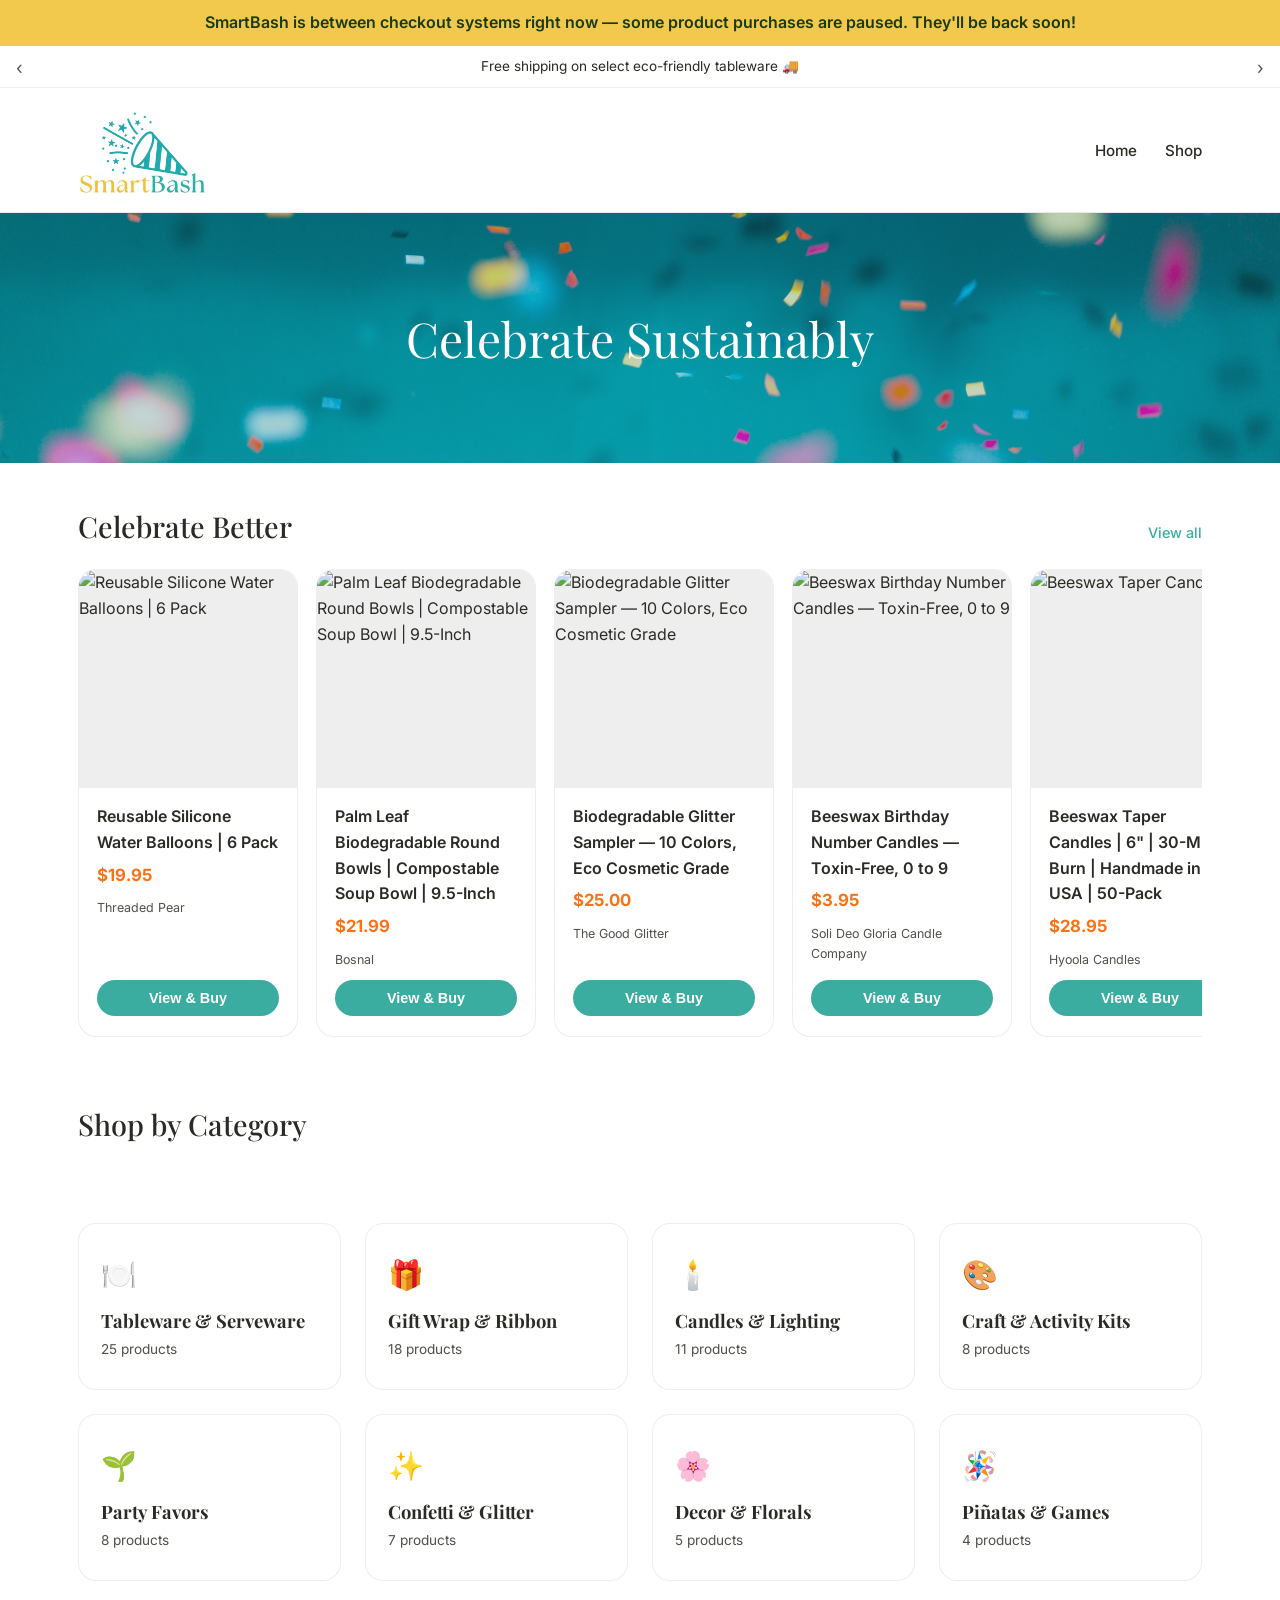
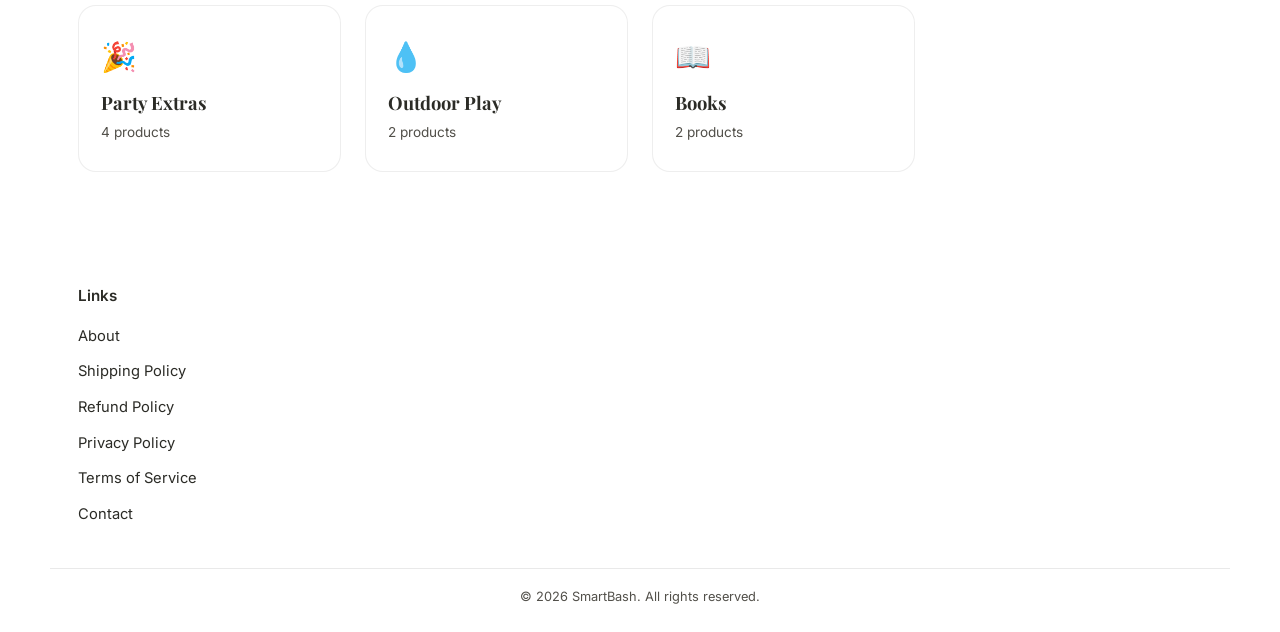
==== commit 2d2299c0: "Add files via upload" ====
--- a/index.html
+++ b/index.html
@@ -14,7 +14,7 @@
 </head>
 <body>
 <div style="background:#F2C94C;color:#1a3a0f;text-align:center;padding:10px 16px;font-family:Inter,sans-serif;font-weight:600;">
-  SmartBash is between checkout systems right now &mdash; browsing is open, but purchases are paused. Back soon!
+  SmartBash is between checkout systems right now &mdash; some product purchases are paused. They'll be back soon!
 </div>
 
 
@@ -76,7 +76,7 @@
 
 <div class="modal-overlay" id="product-modal"></div>
 
-<script>window.SMARTBASH_PRODUCTS = [{"handle": "6-pack-reusable-water-ballon", "title": "Reusable Silicone Water Balloons | 6 Pack", "price": "19.95", "vendor": "Threaded Pear", "category": "Outdoor Play", "description": "<p>Summer fun, zero waste.</p>\n<p>These reusable water balloons fill fast, fly far, and come back for more — no cleanup, no mess, no single-use plastic.</p>\n<p>Made from soft, skin-safe silicone with a magnetic self-sealing closure, they're endlessly refillable at 2.76\" each — built for every summer celebration: birthdays, BBQs, beach parties, pool parties, and backyard blowouts.</p>\n<p>Choose your color at checkout — 6 balloons, all the same color.</p>\n<p>One pack, countless summers of fun water fights. 🌿</p>", "image": "https://cdn.shopify.com/s/files/1/0759/0520/4361/files/reusable_water_balloons-6_pack.png?v=1778561763", "tags": "backyard water fun, backyard-play, BBQ, beach toys, beach-party, birthday party toys, birthday-party, eco friendly water balloons, eco-friendly, kids water toys, kids-outdoor-toys, magnetic water balloons, magnetic-closure, no knot water balloons, no waste water balloons, no-waste, outdoor summer fun, party-favors, pool toys, pool-party, quick fill water balloons, reusable water balloons, safe-water-balloons, silicone-water-balloons, single-use-free, summer toys, summer-fun, summer-party, sustainable water toys, Threaded Pear, water-balloons, water-play, zero-waste"}, {"handle": "bosnal-palm-leaf-round-bowl-9-5in", "title": "Palm Leaf Biodegradable Round Bowls | Compostable Soup Bowl | 9.5-Inch", "price": "21.99", "vendor": "Bosnal", "category": "Tableware & Serveware", "description": "<p>Elegant, earthy, and entirely plastic free.</p>\n<p>These 9.5-inch round bowls are crafted from fallen palm leaves, with a natural bamboo-style finish that's sturdy enough for soups, salads, and hearty mains, yet stylish enough for a wedding table.</p>\n<p>100% BPA-free with no chemical additives, microwave and freezer safe, and fully compostable when you are done.</p>\n<ul>\n<li>9.5-inch round, restaurant-grade construction</li>\n<li>100% natural palm leaf, no plastic or wax lining</li>\n<li>Microwave, freezer, and soak safe</li>\n<li>Stackable and sturdy for easy storage and serving</li>\n</ul>", "affiliateUrl": "https://bosnal.com/products/bosnal-palm-leaf-biodegradable-bowls-9-5-inch-round-soup-bowl-25-pcs?sca_ref=12073434.J583rbEm2X", "image": "https://bosnal.com/cdn/shop/files/Image_01_8f66c269-f126-4d83-b940-e536ee4e6f35.jpg?v=1752341769", "tags": "biodegradable bowls, Bosnal, bulk bowls, catering supplies, compostable bowls, disposable bowls, eco-friendly bowls, natural bowls, palm leaf bowls, party supplies, plastic alternative, plastic free, round bowls, soup bowls, sustainable tableware, wedding supplies"}, {"handle": "all-the-stardust-sampler", "title": "Biodegradable Glitter Sampler — 10 Colors, Eco Cosmetic Grade", "price": "25.00", "vendor": "The Good Glitter", "category": "Confetti & Glitter", "description": "<p>Ten bestselling stardusts, one beautiful starting point.</p>\n<p>This sampler includes Blue, Black, Emerald, Gold, Purple, Red, Rosie, Simply, Teal, and HOLO Stardust — all biodegradable, cosmetic grade, and planet-kind.</p>\n<p>Sparkle guilt-free on skin, crafts, or any celebration worth shining for.</p>", "image": "https://cdn.shopify.com/s/files/1/0759/0520/4361/files/glitter_olio.png?v=1778481592", "tags": "Shopify Collective, The Good Glitter", "affiliateUrl": "https://thegoodglitter.com/products/all-stardusts-bundle-9-pieces?ref=smart_bash"}, {"handle": "beeswax-birthday-number-candles-toxin-free-0-9", "title": "Beeswax Birthday Number Candles — Toxin-Free, 0 to 9", "price": "3.95", "vendor": "Soli Deo Gloria Candle Company", "category": "Candles & Lighting", "description": "<p>A golden glow without the synthetic extras.</p>\n<p>Hand-poured from 100% pure beeswax with organic hemp wicks — no synthetic dyes, no fragrances, no toxins.</p>\n<p>Burns evenly, minimal drip, and gives off a natural beeswax warmth.</p>\n<p>Available in numbers 0 through 9.</p>", "image": "https://cdn.shopify.com/s/files/1/0759/0520/4361/files/beeswax-candles-square-crop_90476515-9132-4b91-b240-7fada76275f7.png?v=1778530307", "tags": "beeswax candles, beeswax number candles, birthday cake candles, birthday candles, clean burning, dye free, eco candles, fragrance free, hand poured, hemp wick, natural candles, non-toxic candles, number candles, numbers 0-9, organic hemp wick, paraffin free, pure beeswax, Shopify Collective, Soli Deo Gloria Candle Company, sustainable candles, toxin free, zero waste birthday"}, {"handle": "beeswax-taper-candles-6in-50pack", "title": "Beeswax Taper Candles | 6\" | 30-Min Burn | Handmade in USA | 50-Pack", "price": "28.95", "vendor": "Hyoola Candles", "category": "Candles & Lighting", "description": "<p>Light one and something shifts. The room softens, the table comes alive, and the magic begins.</p>\n<p>These Hyoola medium beeswax candles are handcrafted in the USA from 100% pure beeswax with 100% cotton wicks.</p>\n<p>Clean burning, dripless, and toxin-free — the effortless finishing touch for wedding tables, celebration centerpieces, or any gathering.</p>\n<p>Each slender 6\" taper burns for 30 minutes, stays dripless so your linens stay pristine, and gives off that warm, honey-golden glow that no synthetic candle can replicate.</p>\n<p>No lead, no chemicals, no plastic — just pure beeswax in biodegradable cardboard packaging, better for you and better for our amazing planet.</p>\n<p>Fifty candles. Fifty chances to make a little magic. 🌿</p>", "image": "https://cdn.shopify.com/s/files/1/0759/0520/4361/files/091b8c2a968944a51833b3f64421ef4017d7dad302a481565fc935dc9f04103d.jpg?v=1777180423", "tags": "beeswax candles, bulk candles, celebration candles, clean burning, cotton wick, dripless candles, eco candles, eco party supplies, handmade candles, Hyoola Candles, natural candles, non-toxic candles, party candles, Shopify Collective, SmartBash, sustainable candles, taper candles, USA made, wedding candles"}, {"handle": "beeswax-wrap-bulk-roll-puakenikeni-bee-print", "title": "Beeswax Gift Wrap Roll | Reusable Food Wrap Too | Hawaiian Floral & Bee Design", "price": "28.99", "vendor": "Meli Wraps", "category": "Gift Wrap & Ribbon", "description": "<div>\n<div>\n<p><strong>The innovative gift wrap that keeps on giving — literally.</strong></p>\n<p>Wrap your present in this gorgeous Hawaiian floral beeswax-infused fabric, and the lucky recipient gets two gifts in one: a beautifully wrapped present <em>and</em> a reusable beeswax food wrap they'll use for years.</p>\n<p>Cut to any size for wrapping gifts, then after the party the recipient can cut this into pieces for covering leftovers, cheese, avocados, sandwiches, and snacks. No more plastic wrap, ever.</p>\n<p><meta charset=\"utf-8\">Cut with regular scissors, or with pinking shears for a fancy edge.</p>\n</div>\n</div>\n<div>\n<div>\n<p>Made by Hawaii-based Meli Wraps with organic cotton, Hawaiian beeswax, tree resin, and plant oils.</p>\n<p>Reusable for up to 150 washes or 1-2 years. Simply wash with mild dish soap and cool water, air dry.</p>\n</div>\n</div>\n<div>\n<div>\n<p>The Puakenikeni — Hawaii's beloved fragrant \"ten-cent flower\" — inspired this print, paired with a sweet bee design.</p>\n</div>\n</div>\n<div>\n<div>\n<p>Bulk roll 13.5\" x 42\"</p>\n</div>\n</div>", "image": "https://cdn.shopify.com/s/files/1/0759/0520/4361/files/D2855E1E-14BA-4FF1-BB04-9E7E4A6E8F21.jpg?v=1777753124", "tags": "bee print, beeswax food wrap, beeswax gift wrap, beeswax wrap, biodegradable, bulk roll, compostable, eco-friendly, eco-friendly gift wrap, food storage wrap, Hawaiian floral, Hawaiian print, Meli Wraps, organic cotton, plastic free gift wrap, plastic wrap alternative, puakenikeni, reusable food wrap, reusable gift wrap, Shopify Collective, sustainable gift wrap, zero waste", "affiliateUrl": "https://www.awin1.com/cread.php?awinmid=34357&awinaffid=3034965&ued=https%3A%2F%2Fwww.meliwraps.com%2Fproducts%2Fbeeswax-wrap-bulk-roll-puakenikeni-bee-print%3Fvariant%3D49670029115682"}, {"handle": "biodegradable-glitter-sampler-14-colors", "title": "Biodegradable Glitter! Sampler — 14 Colors, Eco Cosmetic Grade", "price": "35.00", "vendor": "The Good Glitter", "category": "Confetti & Glitter", "description": "<p>\"BIODEGRADABLE GLITTER?!!! My dreams have come true!!!\" ... said an actual SmartBash customer.</p>\n<p>Turns out, dreams are made of this. <meta charset=\"utf-8\">✨</p>\n<p>Fourteen cosmetic-grade biodegradable glitter blends — Arctic Sparkle, Faerie Dust, Mermaid Dreams, SeaQuins, Dragon's Delight, Mauve Majesty, and eight more colors.</p>\n<p>Sustainable sparkle for skin, hair, crafts, and every celebration that deserves to absolutely dazzle. 🌿</p>", "image": "https://cdn.shopify.com/s/files/1/0759/0520/4361/files/20230902-012155.jpg?v=1775787535", "tags": "biodegradable glitter, celebration glitter, cosmetic grade glitter, craft glitter, eco friendly glitter, eco glitter, ethical glitter, festival glitter, glitter sampler, glitter set, hair glitter, party glitter, planet friendly glitter, skin safe glitter, sustainable glitter, sustainable sparkle, The Good Glitter", "affiliateUrl": "https://thegoodglitter.com/products/blend-samplers?ref=smart_bash"}, {"handle": "birch-wood-coffee-stirrers-biodegradable-1000-pack", "title": "Birch Wood Coffee Stirrers — Biodegradable, 1000-Pack, 5.5\"", "price": "20.95", "vendor": "Elevate Marketplace", "category": "Tableware & Serveware", "description": "<p>A thousand reasons to ditch the plastic stirrer.</p>\n<p>These 5.5\" birch wood stir sticks are compostable, biodegradable, and sturdy enough for thick liquids.</p>\n<p>No washing, no plastic guilt, no soggy paper.</p>\n<p>Perfect for coffee, tea, cocktails, and any event where you'd rather not think about the stirrer.</p>\n<p>Pack of 1000.<span></span></p>", "image": "https://cdn.shopify.com/s/files/1/0759/0520/4361/files/58ba9a217c46091b656271effb056048.jpg?v=1775785985", "tags": "bar-supplies, BBQ, biodegradable, birch-wood, birthday-party, cafe-supplies, cocktail-party, coffee-shop, coffee-stirrers, compostable, disposable, eco-friendly, Elevate Marketplace, Father's-Day, food-truck, Fourth-of-July, Memorial-Day, Midsummer, outdoor-party, party-supplies, picnic, plastic-free, restaurant-supplies, Shopify Collective, tableware, zero-waste"}, {"handle": "birch-wood-cutlery-100pc", "title": "Natural Birch Wood Cutlery Set — 6.5\", 100 Pieces", "price": "22.95", "vendor": "Bosnal", "category": "Tableware & Serveware", "description": "<p>A hundred utensils, every one an act of love for the earth — just 23¢ each.</p>\n<p>Made from sustainably sourced birch wood — biodegradable, compostable, and free from inks, dyes, and bleach.</p>\n<p>Includes 50 forks, 25 spoons, and 25 knives, all 6.5\" and splinter-free.</p>\n<p>Sturdy enough for meat, soak-proof throughout the meal.</p>", "image": "https://cdn.shopify.com/s/files/1/0759/0520/4361/files/Image_01_8efac80f-b3cb-412c-8524-273f6b99c563.jpg?v=1775783953", "tags": "BBQ, biodegradable, birch-wood, birthday-party, bleach-free, Bosnal, cafe-supplies, compostable, disposable-cutlery, dye-free, eco-friendly, Father's-Day, food-service, food-truck, forks, Fourth-of-July, knives, Memorial-Day, outdoor-party, party-supplies, picnic, plastic-free, restaurant-supplies, Shopify Collective, spoons, tableware, Tags: wooden-cutlery, utensils, zero-waste", "affiliateUrl": "https://bosnal.com/products/bosnal-wooden-disposable-cutlery-set-6-5-inch-100-pcs?sca_ref=12073434.J583rbEm2X"}, {"handle": "birch-wood-forks-1000pk", "title": "Compostable Birch Wood Forks — 1000-Pack, Full Size", "price": "49.95", "vendor": "Elevate Marketplace", "category": "Tableware & Serveware", "description": "<div>\n<p>A thousand forks that won't outlive the party.</p>\n<p>These 6.3\" A-grade birch wood forks are FSC and FDA certified, PFAS-free, and compostable in your green bin.</p>\n<p>Smooth, sturdy, and suitable for hot and cold foods.</p>\n<p>Comes in 10 bags of 100 — easy to store, easy to use, easy on the planet.<meta charset=\"UTF-8\"></p>\n</div>\n<hr data-end=\"1113\" data-start=\"1110\">", "image": "https://cdn.shopify.com/s/files/1/0759/0520/4361/files/31c038b8957d2c57e4029e2d2d596877.jpg?v=1775785956", "tags": "BBQ, biodegradable, birthday-party, bulk, cafe-supplies, compostable, cutlery, eco-friendly, Elevate Marketplace, Father's-Day, FDA-approved, food-service, food-truck, forks, Fourth-of-July, FSC-certified, graduation, Great — this one has actual certifications to list!  Tags: birch-wood, Memorial-Day, Midsummer, outdoor-party, party-supplies, PFAS-free, picnic, plastic-free, restaurant-supplies, Shopify Collective, tableware, zero-waste", "affiliateUrl": "https://bosnal.com/products/bosnal-disposable-wooden-fork-bulk-pack-1000-pcs-made-from-100-natural-wood?sca_ref=12073434.J583rbEm2X"}, {"handle": "birthday-horse-pinata-handmade-22-inch", "title": "Horse Piñata — Handmade, 22\" with String Mane", "price": "165.0", "vendor": "mamaspinatas", "category": "Piñatas & Games", "description": "<p>Handmade from corrugated cardboard, paper maché, and crepe paper — this 22\" horse piñata is ready to steal the show.</p>\n<p>Festive colors, flowing string mane, and plenty of room for candy and small toys.</p>\n<p>All biodegradable materials — no plastic, no guilt, just the good kind of mess!</p>\n<p>Ships empty; candy pre-fill available for an extra fee.</p>\n<p><meta charset=\"utf-8\"><span>Want custom colors or accessories? Add details at checkout.</span></p>", "image": "https://cdn.shopify.com/s/files/1/0759/0520/4361/files/H1.webp?v=1775790225", "tags": "22 inch pinata, animal pinata, biodegradable pinata, birthday party, birthday pinata, candy fill, corrugated cardboard, cowboy party, crepe paper, custom pinata, eco party, farm party, handmade pinata, horse pinata, kids party, mamaspinatas, no plastic, paper mache pinata, party activity, party centerpiece, Shopify Collective, sustainable party, western party"}, {"handle": "bosnal-sugarcane-bagasse-compostable-bowls-16-oz-round", "title": "Compostable Sugarcane Bowls – 16 oz | Round | Pack of 50 or 100", "price": "18.95", "vendor": "Bosnal", "category": "Tableware & Serveware", "description": "<p>Right-sized for the everyday meal, right for the planet.</p>\n<p>These 16 oz round bowls are made from sugarcane bagasse — the fibrous byproduct left over when sugarcane is processed into sugar — turned into compostable tableware sturdy enough for soups, salads, pastas, and desserts.</p>\n<p>The natural matte finish looks good at any table, from weeknight dinners to backyard gatherings.</p>\n<ul>\n<li>100% plant-based — made from sugarcane fiber</li>\n<li>Compostable and biodegradable</li>\n<li>Microwave-safe for easy reheating</li>\n<li>BPA-free and plastic-free</li>\n<li>No wax or synthetic coatings</li>\n<li>Freezer-safe for meal prep</li>\n</ul>\n<p><strong>Pack of 50 — $18.95</strong><br><strong>Pack of 100 — $27.95</strong></p>", "image": "https://cdn.shopify.com/s/files/1/0759/0520/4361/files/Image06_130982cb-9e4c-48e7-8e32-e8b544381f29.jpg?v=1775783875", "tags": "16oz, bagasse, biodegradable, Bosnal, bowls, BPA-free, compostable, dessert bowls, eco-friendly, everyday dining, freezer-safe, microwave-safe, party supplies, plant-based, plastic-free, salad bowls, Shopify Collective, soup bowls, sugarcane, tableware", "affiliateUrl": "https://bosnal.com/products/16-oz-round-bagasse-compostable-bowls?sca_ref=12073434.J583rbEm2X"}, {"handle": "bosnal-sugarcane-bagasse-compostable-bowls-32-oz-round", "title": "Compostable Sugarcane Bowls – 32 oz | Round | Pack of 50 or 100", "price": "24.95", "vendor": "Bosnal", "category": "Tableware & Serveware", "description": "<p>Big enough for the soup, kind enough for the planet.</p>\n<p>These 32 oz round bowls are made from sugarcane bagasse — the fibrous byproduct left over when sugarcane is processed into sugar — transformed into sturdy, compostable tableware.</p>\n<p>Deep enough for soups, curries, pastas, and hearty salads, with a natural matte finish that looks good on any table.</p>\n<ul>\n<li>100% plant-based — made from sugarcane fiber</li>\n<li>Compostable and biodegradable</li>\n<li>Microwave-safe for easy reheating</li>\n<li>BPA-free and plastic-free</li>\n<li>No wax or synthetic coatings</li>\n<li>Freezer-safe for meal prep</li>\n</ul>\n<p><strong>Pack of 50 — $24.95</strong><br><strong>Pack of 100 — $44.95</strong></p>", "image": "https://cdn.shopify.com/s/files/1/0759/0520/4361/files/Image06_71b49df7-23e2-4f5d-b5f7-cc93f033d2c1.jpg?v=1775784445", "tags": "bagasse, biodegradable, Bosnal, bowls, BPA-free, compostable, eco-friendly, freezer-safe, microwave-safe, party supplies, plant-based, plastic-free, salad bowls, Shopify Collective, soup bowls, sugarcane, tableware", "affiliateUrl": "https://bosnal.com/products/32-oz-round-bagasse-compostable-bowls?sca_ref=12073434.J583rbEm2X"}, {"handle": "bosnal-sugarcane-bagasse-compostable-plates-10-inch-oval", "title": "Compostable Sugarcane Plates – 10\" Oval", "price": "21.95", "vendor": "Bosnal", "category": "Tableware & Serveware", "description": "<p>When the plate shape actually matters, go oval.</p>\n<p>These 10-inch compostable sugarcane plates give you just enough extra room for mains, sides, and anything that needs a little breathing space — without the stiff, institutional feel of a round disposable.</p>\n<p>Made from 100% sugarcane bagasse — a renewable byproduct of sugar production — they're fully compostable and biodegradable when you're done.</p>\n<ul>\n<li>\n<strong>10\" oval shape</strong> — ideal for plated mains, buffet service, and catered events</li>\n<li>\n<strong>100% sugarcane bagasse</strong> — plant-based, plastic-free, and wax-free</li>\n<li>\n<strong>Compostable &amp; biodegradable</strong> — home and commercial compost compatible</li>\n<li>\n<strong>Microwave-safe &amp; BPA-free</strong> — handles hot food without warping or leaching</li>\n<li>\n<strong>Leak-resistant construction</strong> — holds sauces, dressings, and moist dishes</li>\n</ul>\n<p><strong>Pack of 50 — $21.95</strong> ($0.44/plate)</p>\n<p><strong>Pack of 100 — $34.95</strong> ($0.35/plate — best value)</p>", "image": "https://cdn.shopify.com/s/files/1/0759/0520/4361/files/Image_04_0ff1f583-f551-4f6d-9c95-914bc2186605.jpg?v=1775783868", "tags": "bagasse plates, biodegradable plates, Bosnal, bpa free plates, catering supplies, compostable plates, compostable tableware, dinner plates, disposable plates, eco friendly plates, microwave safe plates, oval plates, party plates, plant based plates, Shopify Collective, sugarcane plates, sustainable plates", "affiliateUrl": "https://bosnal.com/products/10-inch-oval-bagasse-compostable-plates?sca_ref=12073434.J583rbEm2X"}, {"handle": "burlap-roll-jute-14in-30ft", "title": "Burlap Fabric Roll | 14\" x 30ft | Natural Jute", "price": "34.95", "vendor": "VYSN", "category": "Party Extras", "description": "<p>Thirty feet of rustic, biodegradable possibility.</p>\n<p>This 14\"-wide burlap roll is made from 100% natural jute fiber — dense, durable, and fray-resistant.</p>\n<p>Use it for wedding décor, party table runners, wreaths, gift wrapping, plant wraps, or anything that calls for natural texture and warmth.</p>\n<p>Breathable enough for garden use, beautiful enough for the dinner table.</p>", "image": "https://cdn.shopify.com/s/files/1/0759/0520/4361/files/d0102hs0g4p.jpg?v=1775786663", "tags": "baby-shower, biodegradable, birthday-party, bridal-shower, burlap, compostable, crafts, DIY, eco-friendly, fabric-roll, garden, gift-wrapping, graduation, jute, natural-fiber, outdoor-party, party-decor, party-supplies, plant-wrap, plastic-free, rustic, Shopify Collective, table-runner, VYSN, wedding, wedding-decor, wreath-making, zero-waste"}, {"handle": "butterfly-solar-lantern-copper-outdoor", "title": "Butterfly Solar Lantern — Outdoor Waterproof LED, Copper Metal", "price": "22.95", "vendor": "Deal US", "category": "Candles & Lighting", "description": "<p>Solar-powered and stunning after dark.</p>\n<p>This copper metal lantern features a hollow butterfly and dandelion pattern that projects warm light onto your garden, patio, or porch. No cords, no electricity — just clean solar energy doing the work.</p>\n<p>IP65 waterproof rated, lights up automatically at night, and built to last outdoors.</p>\n<p>A beautiful, sustainable addition to any outdoor space.</p>", "image": "https://cdn.shopify.com/s/files/1/0759/0520/4361/files/81qznfgorlL.jpg?v=1775788348", "tags": "butterfly decor, butterfly lantern, copper lantern, dandelion pattern, Deal US, eco lighting, garden decor, garden party, IP65, LED lantern, metal lantern, no electricity, outdoor lantern, outdoor party, party lighting, patio decor, porch decor, Shopify Collective, solar garden light, solar lantern, solar powered, sustainable lighting, waterproof lantern, wedding decor"}, {"handle": "cheers-icon-confetti-popper", "title": "Cheers Icon Confetti Popper — Biodegradable", "price": "4.95", "vendor": "Emergency Confetti", "category": "Confetti & Glitter", "description": "<p>One pull, one cheer, one shower of color.</p><p>Clinking glass illustration with biodegradable confetti in green, teal, blush, blue, and red. Perfect for cocktail parties, New Year's, toasts, and any gathering worth celebrating loudly.</p>", "image": "https://cdn.shopify.com/s/files/1/0759/0520/4361/files/EC193.CheersRetroPopper.png?v=1775783484", "tags": "bachelorette, biodegradable-confetti, birthday-party, celebration, cheers, cocktail-party, confetti-popper, eco-confetti, eco-friendly-party, Emergency Confetti, engagement-party, graduation-party, new-years, party-popper, Shopify Collective, toast, wedding, zero-waste-party"}, {"handle": "citronella-soy-candle-13oz-natural-bug-repellent", "title": "Not Today, Bugs — Citronella Soy Candle, 13oz", "price": "25.0", "vendor": "Slow North", "category": "Candles & Lighting", "description": "<p>More sunset, fewer mosquitoes.</p>\n<p>This 2-wick soy candle is hand-poured in small batches with 100% cotton wicks and a custom blend of lavender, citronella, lemongrass, geranium, and patchouli essential oils.</p>\n<p>Natural, biodegradable soy wax in a reusable <meta charset=\"utf-8\">13-ounce gold tin. </p>\n<p>An all-natural alternative to chemical repellants.</p>", "image": "https://cdn.shopify.com/s/files/1/0759/0520/4361/files/Not-Today-Bugs-Mosquito-Candle-Slow-North-3.jpg?v=1775783666", "tags": "13oz, 2-wick, all-natural, backyard, bug repellent, citronella, citronella candle, cotton wick, DEET-free, eco-friendly, essential oils, geranium, gift ready, gold tin, hand-poured, host gift, insect repellent, lavender, lemongrass, natural bug repellent, non-toxic, outdoor candle, outdoor entertaining, outdoor party, patchouli, patio candle, reusable tin, Shopify Collective, Slow North, small batch, soy candle, soy wax, summer entertaining, sustainable"}, {"handle": "cloth-gift-bags-set-of-4", "title": "Cloth Gift Bags — Organic Cotton, Set of 4", "price": "15.99", "vendor": "Organic Cotton Mart", "category": "Gift Wrap & Ribbon", "description": "<p>The bag that keeps giving long after the gift is opened.</p><p>Made from 100% organic cotton — machine washable, reusable, and free from plastic or harsh chemicals. Two sizes (8\"x10\" and 11.5\"x16\") in polka dot and gift print. Comes in a set of 4.</p>", "image": "https://cdn.shopify.com/s/files/1/0759/0520/4361/files/fabric-gift-bags-drawstring.jpg?v=1775775557", "tags": "Organic Cotton Mart, Shopify Collective"}, {"handle": "compostable-birch-wood-spoons-6-3-length-1000-count", "title": "Compostable Birch Wood Spoons – 6.3\" | 1000 Count", "price": "49.95", "vendor": "Elevate Marketplace", "category": "Tableware & Serveware", "description": "<p>Real wood. Real simple. Real good for the planet.</p>\n<p>These 6.3\" birch wood spoons are smooth, sturdy, and fully compostable — everything you need for a beautiful spread without the plastic guilt.</p>\n<p>Whether you're serving gelato at a summer party or soup at a school fundraiser, these spoons do the job gracefully and go back to the earth when they're done.</p>\n<p>FSC certified and FDA compliant. No PFAS. No plastic.</p>\n<p>Just clean, A-grade birch wood that works as hard as it looks good.</p>\n<ul>\n<li>6.3\" length — the perfect size for any occasion</li>\n<li>Premium A-grade birch wood — smooth finish, no splinters</li>\n<li>1,000 spoons per box (10 bags of 100)</li>\n<li>Safe for hot and cold foods, freezer safe</li>\n<li>Compostable — toss in your green bin</li>\n<li>Compliant with single-use cutlery policies</li>\n</ul>\n<p><em>Because the details of a beautiful party matter — right down to the spoon.</em> 🌿</p>", "image": "https://cdn.shopify.com/s/files/1/0759/0520/4361/files/5530b35d1dc6c84675d8135040a4ed46.jpg?v=1777177876", "tags": "1000 count, A-grade birch, biodegradable cutlery, birch wood spoons, bulk spoons, catering supplies, compostable spoons, disposable spoons, eco cutlery, eco tableware, Elevate Marketplace, FDA compliant, FSC certified, gelato spoons, party supplies, PFAS free, plastic free, school fundraiser, Shopify Collective, single use cutlery compliant, sustainable party, wooden spoons", "affiliateUrl": "https://bosnal.com/products/bosnal-disposable-wooden-spoon-bulk-pack-1000-pcs-made-from-100-natural-wood?sca_ref=12073434.J583rbEm2X"}, {"handle": "compostable-dinner-plates-french-creme-10-5-inch-30-pack", "title": "Compostable Dinner Plates | French Crème | Wavy Edge | 10.5\" | 30-Pack", "price": "19.95", "vendor": "Deal US", "category": "Tableware & Serveware", "description": "<p>The elegance of white, without the waste.</p>\n<p>These 10.5\" dinner plates have a graceful wavy edge that looks anything but disposable — polished enough for a wedding table, practical enough for every celebration.</p>\n<p>Made from biodegradable straw fiber, free from plastic and wax linings.</p>\n<p>Sturdy, microwave-safe, and BPI-certified compostable.</p>\n<p>Thirty plates, one beautiful table. 🌿</p>\n<p>Pack of 30.</p>", "image": "https://cdn.shopify.com/s/files/1/0759/0520/4361/files/open-uri20251128-921048-s0imzh.jpg?v=1775784643", "tags": "10-inch-plates, 30-pack, baby-shower, biodegradable-plates, birthday-party, BPI-certified, bridal-shower, compostable-dinnerware, compostable-plates, Deal US, dinner-plates, eco-friendly-plates, eco-party-supplies, elegant-dining, elegant-plates, french-creme-plates, garden-party, graduation-party, microwave-safe, mothers-day, no-plastic, no-wax, Shopify Collective, straw-fiber-plates, sustainable-tableware, wavy-edge-plates, wedding-plates, zero-waste-party"}, {"handle": "compostable-food-trays-10in-rectangle", "title": "Compostable Sugarcane Food Trays — 10\", 5-Compartment Rectangle", "price": "28.95", "vendor": "Bosnal", "category": "Tableware & Serveware", "description": "<p>Five compartments, every one an act of love for the earth — just 55¢ each.</p>\n<p>Made from 100% sugarcane bagasse — renewable, biodegradable, and compostable.</p>\n<p>Keeps five portions separate and tidy.</p>\n<p>Microwave-safe, BPA-free, and grease-resistant for hot or cold foods.</p>", "image": "https://cdn.shopify.com/s/files/1/0759/0520/4361/files/Image06_21e54850-824f-48db-baf5-e3e97ae0f2a8.jpg?v=1775783972", "tags": "5 compartment trays, bagasse trays, biodegradable trays, Bosnal, catering supplies, compostable tableware, compostable trays, eco trays, food trays, food truck supplies, meal prep, plastic-free, school lunch trays, Shopify Collective, sugarcane trays, sustainable party supplies", "affiliateUrl": "https://bosnal.com/products/5-compartment-bagasse-compostable-tray?sca_ref=12073434.J583rbEm2X"}, {"handle": "compostable-food-trays-5comp-400pk", "title": "Compostable Sugarcane Food Trays – 5-Compartment | Case of 400", "price": "99.95", "vendor": "Bosnal", "category": "Tableware & Serveware", "description": "<p>Four hundred trays, one less reason to use plastic.</p>\n<p>Made from 100% sugarcane bagasse — renewable, biodegradable, and compostable. </p>\n<p>Five compartments, microwave-safe, BPA-free, and grease-resistant. Built for catering, restaurants, and large events.</p>\n<p><meta charset=\"utf-8\">Case of 400 (16 sets of 25)</p>", "image": "https://cdn.shopify.com/s/files/1/0759/0520/4361/files/Image01_014f37f6-a22a-448a-850d-e97d704e4337.jpg?v=1775768576", "tags": "5-compartment, BBQ, biodegradable, Bosnal, BPA-free, bulk, cafe-supplies, catering, compostable, eco-friendly, Father's-Day, food-service, food-trays, food-truck, Fourth-of-July, graduation, grease-resistant, large-event, Memorial-Day, microwave-safe, Midsummer, outdoor-party, party-supplies, picnic, plastic-free, restaurant-supplies, Shopify Collective, sugarcane-bagasse, tableware, zero-waste", "affiliateUrl": "https://bosnal.com/products/5-compartment-bagasse-compostable-trays-400-pcs?sca_ref=12073434.J583rbEm2X"}, {"handle": "compostable-plates-10in-3compartment", "title": "Compostable Sugarcane Plates — 10\", 3-Compartment, Round | Bagasse", "price": "22.95", "vendor": "Bosnal", "category": "Tableware & Serveware", "description": "<p>Keep it all in order — and out of a landfill.</p>\n<p>Made from 100% sugarcane bagasse — renewable, biodegradable, and compostable.</p>\n<p>Three compartments keep entrees and sides separate. Microwave-safe, BPA-free, and grease-resistant for hot or cold foods.</p>", "image": "https://cdn.shopify.com/s/files/1/0759/0520/4361/files/Image06_cab46ab3-bc0e-4498-909b-3b12b6d0a9d5.jpg?v=1775783913", "tags": "BBQ, biodegradable, birthday-party, Bosnal, BPA-free, cafe-supplies, compartment-plates, compostable, disposable-plates, eco-friendly, food-service, food-truck, grease-resistant, microwave-safe, outdoor-party, party-supplies, picnic, plates, restaurant-supplies, Shopify Collective, sugarcane-bagasse, tableware, zero-waste", "affiliateUrl": "https://bosnal.com/products/10-inch-round-3-compartment-bagasse-compostable-plates?sca_ref=12073434.J583rbEm2X"}, {"handle": "compostable-plates-7in-round", "title": "Compostable Sugarcane Plates — 7\", Round", "price": "17.95", "vendor": "Bosnal", "category": "Tableware & Serveware", "description": "<p>Small plate, big principles.</p>\n<p>Made from 100% sugarcane bagasse — renewable, biodegradable, and compostable.</p>\n<p>Sturdy enough for snacks, desserts, and small meals.</p>\n<p>Microwave-safe, BPA-free, and leak-resistant.</p>", "image": "https://cdn.shopify.com/s/files/1/0759/0520/4361/files/Image06_27d7f908-7503-4c07-9835-c8ab7a625585.jpg?v=1775783962", "tags": "BBQ, biodegradable, birthday-party, Bosnal, BPA-free, cafe-supplies, compostable, dessert-plates, eco-friendly, Father's-Day, food-service, food-truck, Fourth-of-July, graduation, leak-resistant, Memorial-Day, microwave-safe, Midsummer, outdoor-party, party-supplies, picnic, plastic-free, plates, restaurant-supplies, Shopify Collective, small-plates, sugarcane-bagasse, tableware, zero-waste", "affiliateUrl": "https://bosnal.com/products/7-inch-round-bagasse-compostable-plates-500-pcs?sca_ref=12073434.J583rbEm2X"}, {"handle": "compostable-sugarcane-clamshell-9in-3compartment", "title": "Compostable Sugarcane Clamshell Boxes — 9\", 3-Compartment | Square", "price": "34.95", "vendor": "Bosnal", "category": "Party Extras", "description": "<p>From sugarcane field to compost bin — with a meal in between.</p>\n<p>These 9\" square clamshells are made from 100% sugarcane bagasse — the fiber left after juice extraction. Biodegradable, compostable, and naturally grease-resistant. Three compartments keep everything separated cleanly.</p>\n<p>Microwave-safe, freezer-safe, BPA-free, and wax-free.</p>\n<p>No plastic, no petroleum.</p>\n<p>Perfect for meal prep, catering, takeout, and event service.</p>", "image": "https://cdn.shopify.com/s/files/1/0759/0520/4361/files/Image04_a9912f1e-b320-48ec-ae81-e5ac90922a96.jpg?v=1775784456", "tags": "3-compartment, baby-shower, bagasse, biodegradable, birthday-party, Bosnal, BPA-free, catering, clamshell, compostable, corporate-events, eco-friendly, food-containers, freezer-safe, grease-resistant, meal-prep, microwave-safe, party-supplies, plastic-free, Shopify Collective, sugarcane, sustainable-catering, takeout-containers, wax-free, wedding, zero-waste"}, {"handle": "compostable-sugarcane-cups-lids-8oz", "title": "Compostable Sugarcane Cups & Lids | 8oz", "price": "16.95", "vendor": "Bosnal", "category": "Tableware & Serveware", "description": "<p>Sip responsibly — in every sense. These 8oz cups are made from 100% sugarcane bagasse, a renewable byproduct of sugar production that's fully biodegradable and compostable. Each cup comes with a plant-based flip-top lid that fits snugly, whether you're serving hot coffee or an iced drink.</p>\n\n<p>Available in a <strong>50-pack (~$0.34/cup)</strong> or a <strong>100-pack (~$0.32/cup)</strong> — stock up and save.</p>\n\n<ul>\n  <li>Made from 100% sugarcane bagasse — plastic-free, wax-free, petroleum-free</li>\n  <li>Includes matching plant-based flip-top lid</li>\n  <li>Hot and cold drink safe</li>\n  <li>Microwave-safe, BPA-free, and condensation-resistant</li>\n  <li>Biodegradable and compostable — no landfill guilt</li>\n  <li>Freezer-safe for prep and storage</li>\n</ul>\n\n<p>Perfect for backyard parties, birthday gatherings, baby showers, bridal showers, wedding receptions, holiday parties, corporate events, farmers markets, food trucks, coffee shops, cafes, pop-up restaurants, catering, school events, office kitchens, camping trips, picnics, and everyday sustainable swaps at home.</p>\n\n<p><strong>50-pack — $16.95</strong> (~$0.34/cup)<br>\n<strong>100-pack — $31.95</strong> (~$0.32/cup)</p>", "image": "https://cdn.shopify.com/s/files/1/0759/0520/4361/files/Image05_1a52789d-531a-43a6-b45b-a73ab181b6c2.jpg?v=1775783607", "tags": "bagasse-cups, BBQ, biodegradable-cups, Bosnal, BPA-free, cafe-supplies, coffee-cups, compostable-cups, compostable-lids, cookout, cups-with-lids, eco-friendly-cups, eco-party-supplies, fathers-day, food-service, food-truck, graduation-party, holiday-tableware, hot-cold-cups, labor-day, microwave-safe, outdoor-entertaining, party-cups, restaurant-supplies, Shopify Collective, sugarcane-cups, summer-party, sustainable-tableware, zero-waste-cups", "affiliateUrl": "https://bosnal.com/products/8-oz-bagasse-compostable-cup-with-lid?sca_ref=12073434.J583rbEm2X"}, {"handle": "compostable-sugarcane-dinnerware-set-150-piece-3-compartment-plates-cups-cutlery", "title": "Compostable Sugarcane 3-Compartment Plates | 10\" Round | 50 or 100-Count", "price": "32.95", "vendor": "Bosnal", "category": "Tableware & Serveware", "description": "<p><strong>A full meal, a clean conscience.</strong></p><p>Three-compartment plates keep sides separated, made from sugarcane bagasse, a renewable byproduct of sugar production.</p><p>USDA Certified Biobased Product.</p><ul><li>10\" three-compartment plates — durable, soak-proof, leak-resistant</li><li>Choose 50-count or 100-count at checkout</li><li>Microwave-safe and BPA-free</li><li>Fully compostable — suitable for green bin</li></ul>", "image": "https://cdn.shopify.com/s/files/1/0759/0520/4361/files/Image07_2da7845a-ce93-4c40-939c-083adace4fa1.jpg?v=1775784551", "tags": "150 piece set, 3 compartment plates, bagasse plates, biodegradable, Bosnal, BPA free, bulk tableware, compostable cups, compostable cutlery, compostable dinnerware, compostable plates, eco tableware, microwave safe, party tableware, plant based cutlery, serves 25, Shopify Collective, sugarcane bagasse, sustainable party supplies, USDA certified biobased, zero waste party", "affiliateUrl": "https://bosnal.com/products/10-inch-round-3-compartment-bagasse-compostable-plates?sca_ref=12073434.J583rbEm2X"}, {"handle": "compostable-sugarcane-dinnerware-set-225-piece-16oz", "title": "Compostable Sugarcane Dinnerware Set | 175-Piece | Plates, 16oz Bowls, Cups & Cutlery", "price": "61.95", "vendor": "Bosnal", "category": "Tableware & Serveware", "description": "<p>Everything for the table, nothing for the landfill.</p><p>Plates, bowls, and cups made from 100% sugarcane bagasse — renewable, biodegradable, and compostable.</p><p>Cutlery made from natural wood. Microwave-safe, BPA-free, and leak-resistant.</p><p>175 pieces total — see Bosnal's product page at checkout for the exact item breakdown.</p>", "image": "https://cdn.shopify.com/s/files/1/0759/0520/4361/files/Image01_4dcb15c1-4f3b-497c-833f-1a42d2a9d934.jpg?v=1775783819", "tags": "BBQ, biodegradable, birthday-party, Bosnal, bowls, BPA-free, cafe-supplies, complete-set, compostable, cups, cutlery, dinnerware-set, eco-friendly, Father's-Day, food-service, food-truck, Fourth-of-July, graduation, leak-resistant, Memorial-Day, microwave-safe, Midsummer, outdoor-party, party-supplies, picnic, plastic-free, plates, restaurant-supplies, Shopify Collective, sugarcane-bagasse, tableware, zero-waste", "affiliateUrl": "https://bosnal.com/products/10-inch-7-inch-round-plates-16-oz-bowls-with-cutlery?sca_ref=12073434.J583rbEm2X"}, {"handle": "compostable-sugarcane-dinnerware-set-75-piece-plates-bowls", "title": "Compostable Sugarcane Dinnerware Set | 75-Piece | Plates & Bowls", "price": "29.95", "vendor": "Bosnal", "category": "Tableware & Serveware", "description": "<p>Three sizes, one sustainable source.</p>\n<p>Made from 100% sugarcane bagasse — renewable, biodegradable, and compostable.</p>\n<p>Microwave-safe, BPA-free, and leak-resistant.</p>\n<p>Includes 25 round plates (10\"), 25 round plates (7\"), and 25 bowls (32oz) — 75 pieces total.</p>", "image": "https://cdn.shopify.com/s/files/1/0759/0520/4361/files/Image01_3912926a-5590-4a01-b452-52ded31a85b5.jpg?v=1775783943", "tags": "75-piece, bagasse-plates, bagasse-tableware, BBQ, biodegradable, biodegradable-plates, birthday-party, Bosnal, bowls, BPA-free, cafe-supplies, complete-set, compostable, compostable-bowls, compostable-dinnerware, compostable-plates, dinnerware-set, eco-friendly, eco-friendly-tableware, eco-party-supplies, Father's-Day, food-service, food-truck, Fourth-of-July, graduation, leak-resistant, Memorial-Day, microwave-safe, Midsummer, outdoor-party, party-supplies, party-tableware, picnic, plastic-free, plates, plates-and-bowls, restaurant-supplies, Shopify Collective, sugarcane-bagasse, sugarcane-plates, sustainable-tableware, tableware, zero-waste, zero-waste-tableware", "affiliateUrl": "https://bosnal.com/products/10-inch-7-inch-round-plates-with-32-oz-bowls?sca_ref=12073434.J583rbEm2X"}, {"handle": "compostable-sugarcane-plates-10-inch-round", "title": "Compostable Sugarcane Bowl | 10\" Round", "price": "16.95", "vendor": "Bosnal", "category": "Tableware & Serveware", "description": "<p>The bowl that does the job and disappears afterward.</p><p>Made from 100% sugarcane bagasse — renewable, biodegradable, and home-compostable.</p><p>Sturdy for hot and cold foods — great for pasta, soup, salad, or anything saucy. Microwave-safe, BPA-free, and leak-resistant.</p><p>Natural matte finish.</p>", "image": "https://cdn.shopify.com/s/files/1/0759/0520/4361/files/Image06_8fb50d71-88cd-4771-8cfd-accea76d6598.jpg?v=1775783905", "tags": "10-inch-plates, bagasse-plates, BBQ, biodegradable, biodegradable-plates, birthday-party, Bosnal, BPA-free, cafe-supplies, compostable, compostable-plates, cookout, dinner-plates, eco-friendly, eco-friendly-plates, eco-party-supplies, Father's-Day, food-service, food-truck, Fourth-of-July, graduation, graduation-party, holiday-tableware, home-compostable, labor-day, leak-resistant, Memorial-Day, microwave-safe, Midsummer, outdoor-entertaining, outdoor-party, party-plates, party-supplies, picnic, plastic-free, plates, restaurant-supplies, round-plates, Shopify Collective, sugarcane-bagasse, sugarcane-plates, summer-party, sustainable-tableware, tableware, zero-waste, zero-waste-tableware", "affiliateUrl": "https://bosnal.com/products/10-inch-round-bagasse-compostable-plates?sca_ref=12073434.J583rbEm2X"}, {"handle": "compostable-sugarcane-plates-10in-500-case", "title": "Compostable Sugarcane Plates — 10\", 500-Piece Case", "price": "84.95", "vendor": "Bosnal", "category": "Tableware & Serveware", "description": "<p>Five hundred plates, every one an act of love for the earth — just 17¢ each.</p>\n<p>Made from 100% sugarcane bagasse — renewable, biodegradable, and compostable.</p>\n<p>Microwave and freezer safe, BPA-free, and plastic-free.</p>\n<p>Built for catering, events, and restaurants.</p>\n<p>Case of 500 (20 sets of 25).</p>", "image": "https://cdn.shopify.com/s/files/1/0759/0520/4361/files/Image_01_8949cdb1-69e7-422b-9d47-6a8dbda40833.jpg?v=1775783888", "tags": "10 inch plates, bagasse plates, biodegradable plates, Bosnal, bulk plates, catering plates, compostable plates, compostable tableware, dinner plates, eco plates, food truck supplies, plastic-free, restaurant supplies, Shopify Collective, sugarcane plates, sustainable party supplies", "affiliateUrl": "https://bosnal.com/products/10-inch-round-bagasse-compostable-plates-500-pcs?sca_ref=12073434.J583rbEm2X"}, {"handle": "compostable-sugarcane-plates-10in-7in-set", "title": "Compostable Sugarcane Plates — 10\" & 7\" Round Set | Bagasse", "price": "22.95", "vendor": "Bosnal", "category": "Tableware & Serveware", "description": "<p>Two sizes for every part of the meal.</p>\n<p>Made from 100% sugarcane bagasse — the fiber left after juice extraction. Renewable, biodegradable, and compostable.</p>\n<p>10\" for mains, 7\" for sides and desserts. Microwave-safe, BPA-free, and leak-resistant. No plastic, no wax, no petroleum.</p>", "image": "https://cdn.shopify.com/s/files/1/0759/0520/4361/files/Image01_772c121e-f472-4d8a-b7a1-a259afc5536f.jpg?v=1775783854", "tags": "baby-shower, bagasse, barbecue, BBQ, biodegradable, biodegradable-plates, birthday-party, Bosnal, BPA-free, cafe-supplies, catering, compostable, compostable-plates, dessert-plates, dinner-plates, eco-friendly, Father's-Day, food-service, food-truck, Fourth-of-July, graduation, leak-resistant, Memorial-Day, microwave-safe, Midsummer, outdoor-party, party-plates, party-supplies, picnic, plastic-free, plates, restaurant-supplies, round-plates, Shopify Collective, sugarcane, sugarcane-bagasse, sustainable-tableware, tableware, wax-free, wedding, zero-waste", "affiliateUrl": "https://bosnal.com/products/10-inch-and-7-inch-round-plates?sca_ref=12073434.J583rbEm2X"}, {"handle": "compostable-sugarcane-plates-7in-500-case", "title": "Compostable Sugarcane Plates — 7\", 500-Piece Case", "price": "74.95", "vendor": "Bosnal", "category": "Tableware & Serveware", "description": "<p>Five hundred small plates for every big occasion.</p>\n<p>Made from 100% sugarcane bagasse — renewable, biodegradable, and compostable.</p>\n<p>All that complete sustainability for just 15¢ each!</p>\n<p>Case of 500 (20 sets of 25).</p>\n<p>Microwave and freezer safe, BPA-free, and plastic-free.</p>\n<p>Perfect for catering, restaurants, and events.</p>", "image": "https://cdn.shopify.com/s/files/1/0759/0520/4361/files/Image_01_b607b902-2a9c-431e-a0a1-6c7acc7563ba.jpg?v=1775783831", "tags": "7 inch plates, bagasse plates, biodegradable plates, Bosnal, bulk plates, catering plates, compostable plates, compostable tableware, eco plates, food truck supplies, plastic-free, Shopify Collective, small plates, sugarcane plates, sustainable party supplies", "affiliateUrl": "https://bosnal.com/products/7-inch-round-bagasse-compostable-plates-500-pcs?sca_ref=12073434.J583rbEm2X"}, {"handle": "creative-painting-bundle-all-natural-paints-tools-for-kids", "title": "Creative Painting Bundle | All Natural Paints & Tools for Kids", "price": "64.95", "vendor": "Elseware Unplug", "category": "Craft & Activity Kits", "description": "<p>Everything a budding artist needs — nothing synthetic, nothing wasteful.</p>\n<p>This beautifully curated bundle includes All Natural Finger Paint, Milk Paint (tempera), and an 8-piece paintbrush set, all tucked into a reusable canvas bag. Made with safe, non-toxic ingredients and sustainable materials — designed for hands-on exploration, imaginative play, and screen-free creativity.</p>\n<p>Perfect for home, travel, or gifting. For kids of all ages who love to make things. 🌿</p>", "image": "https://cdn.shopify.com/s/files/1/0759/0520/4361/files/Bundle_4_2025_1.png?v=1778385875", "tags": "art-bundle, back-to-school, birthday-gift, budding-artist, canvas-bag, creative-play, eco-friendly, eco-friendly-kids, elseware, elseware unplug, finger-paint, gift-for-kids, holiday-gift, homeschool, kids-activities, kids-art-supplies, kids-gift, kids-painting, milk-paint, natural-art-supplies, natural-paint, non-toxic-paint, paintbrush-set, rainy-day-activity, screen-free, Shopify Collective, sustainable-gift, sustainable-toys, teacher-gift, tempera-paint, toddler-art"}, {"handle": "earth-paints-handmade-set-of-6-natural-colors", "title": "Earth Paints | Handmade Natural Pigment Paint Set — 6 Colors", "price": "44.95", "vendor": "Elseware Unplug", "category": "Craft & Activity Kits", "description": "<p><strong>Proof that eco doesn't mean compromising on beauty or quality. Quite the opposite.</strong></p>\n<p>Set these up at your party and watch everyone slow down in the best possible way. Earth paints have a grounding, almost meditative quality — guests of all ages find themselves quietly absorbed, which is exactly what a great party activity should do.</p>\n<p>Six handmade, hand-poured colors derived from soil, clay, and minerals — free from heavy metals and petroleum.</p>\n<p>Each pigment is nestled in its own bottle cap, tucked into a reusable metal tin travel case with an artist brush, sponge, and water vessel included.</p>\n<p>Everything you need, beautifully presented.</p>\n<p>From the team behind Burt's Bees — because the most memorable parties engage all the senses.</p>\n<ul>\n<li>6 natural pigment colors derived from soil, clay &amp; minerals</li>\n<li>Free from heavy metals and petroleum</li>\n<li>Handmade and hand-poured in small batches</li>\n<li>Reusable metal tin travel case — gift-ready out of the box</li>\n<li>Artist brush, sponge &amp; water vessel included</li>\n<li>All ages</li>\n</ul>", "image": "https://cdn.shopify.com/s/files/1/0759/0520/4361/files/EU_Earth_Paint-handmade-w1-sq-nr.jpg?v=1778385114", "tags": "elseware unplug, Shopify Collective"}, {"handle": "ebiodegradable-plant-grow-bags-15-pack", "title": "Biodegradable Plant Grow Bags — 15-Pack with Labels, 3.5\"", "price": "12.95", "vendor": "Deal US", "category": "Party Extras", "description": "<p><meta charset=\"utf-8\"> Sow with ease. Transplant with confidence.</p>\n<p>These 3.5\" biodegradable grow bags are made from breathable non-woven fabric that promotes root aeration and eliminates plastic waste.</p>\n<p>Start seeds, grow cuttings, then plant the whole bag directly in the ground — no transplant shock, no plastic left behind.</p>\n<p>Comes with 15 plant labels.</p>\n<p>Perfect for windowsills, balconies, and garden beds alike.</p>", "image": "https://cdn.shopify.com/s/files/1/0759/0520/4361/files/open-uri20260220-2117792-i5zebw.jpg?v=1775788878", "tags": "15 pack, 3.5 inch, balcony garden, biodegradable grow bags, Deal US, eco gardening, home garden, no transplant shock, non-woven fabric, nursery bags, party favor supplies, plant grow bags, plant labels, plastic free, seed starting, seedling bags, Shopify Collective, succulent cuttings, sustainable gardening, transplant bags, windowsill gardening, zero waste gardening"}, {"handle": "eco-dough-4pk-gluten-free-party-activity", "title": "Eco-Dough Party Activity Pack | Gluten-Free Natural Play Dough for Kids — 4 Colors", "price": "33.95", "vendor": "Elseware Unplug", "category": "Craft & Activity Kits", "description": "<p><strong>The party favor that keeps the party going.</strong></p>\n<p>Skip the plastic junk and give kids an activity they'll dig into.</p>\n<p>This Certified Gluten-Free Eco-Dough 4-Pack is the perfect hands-on activity for birthday parties, eco-themed celebrations, and any gathering where you want kids genuinely engaged — sculpting, mixing colors, and creating something they're proud of.</p>\n<p>Four jars. Four colors. Endless combinations. While the grown-ups mingle, the kids are blissfully unplugged.</p>\n<p>Made in small batches by the team behind Burt's Bees, with food-grade, plant-based ingredients with no artificial dyes, no gluten, and nothing toxic.</p>\n<p>The <strong>wheat straw bioplastic jars</strong> are BPA-free and FDA-approved — a renewable alternative to petroleum plastic! The <strong>reusable paperboard tube</strong> makes it gift-table ready right out of the box.</p>\n<p><strong>Party-perfect because:</strong></p>\n<ul>\n<li>Certified gluten-free — every kid at the table can join in</li>\n<li>Natural, plant-based ingredients parents feel good about</li>\n<li>Reusable packaging that's as eco-friendly as your party</li>\n<li>Made in the USA in small batches by the Burt's Bees team</li>\n<li>Screen-free fun that actually holds kids' attention</li>\n</ul>\n<p><em>Great parties and being good to our remarkable ocean planet really can be this easy <meta charset=\"utf-8\">\n<span data-offset-key=\"alfi2-0-0\"><span data-text=\"true\"> </span></span><span><span data-offset-key=\"alfi2-1-0\"><span data-text=\"true\">✨</span></span></span></em></p>", "image": "https://cdn.shopify.com/s/files/1/0759/0520/4361/files/EUEco-Dough-GF-tube-w1-sq_1.jpg?v=1778384968", "tags": "bioplastic, birthday party, BPA free, color mixing, creative play, eco-dough, eco-kids, elseware unplug, gluten free, hands-on activity, kids party, made in USA, natural, non-toxic, party activity, party favor, play dough, screen-free, sensory play, Shopify Collective, sustainable party, wheat straw"}, {"handle": "eco-finger-paint-set-natural-non-toxic-powder-4-colors", "title": "Eco Finger Paint Set | Natural Non-Toxic Powder Paint for Toddlers — 4 Colors", "price": "24.95", "vendor": "Elseware Unplug", "category": "Craft & Activity Kits", "description": "<p><strong>Their very first masterpiece — made with potatoes, rice, and beans.</strong></p>\n<p>Finger painting is where it all begins. This natural powder paint set makes that moment as pure and safe as it should be — food-safe, non-GMO ingredients, four bold colors made with organic fruit and vegetable extracts, and zero synthetic anything.</p>\n<p>Four cardboard containers, each with its own color — red, orange, blue, and green. Just mix equal parts powder and water for silky-smooth paint. Mix only what you need — any extra keeps in the fridge for a day or two. No dried-up jars, no waste.</p>\n<p>From the team behind Burt's Bees — because great beginnings deserve great ingredients.</p>\n<ul>\n<li>Food-safe, non-GMO — made from potato, rice &amp; bean powders, colored with organic fruits &amp; vegetables</li>\n<li>Mix only what you need — zero waste by design</li>\n<li>Four recyclable cardboard containers, one per color</li>\n<li>Screen-free creative fun for ages 3+</li>\n</ul>", "image": "https://cdn.shopify.com/s/files/1/0759/0520/4361/files/thumbnail_EU_Finger_Paint-Ls1-sq.jpg?v=1778385030", "tags": "ages 3+, art activity, birthday party, creative play, eco-kids, elseware unplug, finger paint, food safe, kids art, made in USA, natural paint, non-GMO, non-toxic paint, organic, party activity, plant-based, powder paint, recyclable, screen-free, Shopify Collective, toddler paint"}, {"handle": "eco-friendly-entertaining-hosting-sustainable-parties-and-events-paperback", "title": "Eco-Friendly Entertaining: Hosting Sustainable Parties — Paperback", "price": "20.23", "vendor": "Books by splitShops", "category": "Books", "description": "<p>The guide to throwing a great party and leaving the planet better for it.</p><p>By Benjamin Jackson — 44 pages of practical ideas for local menus, eco invitations, sustainable décor, zero-waste cleanup, and responsible outdoor hosting.</p><p>Paperback, 9x6\", published 2023.</p>", "image": "https://cdn.shopify.com/s/files/1/0759/0520/4361/files/f9744c289f35e519208e3b0cfc7812dd.webp?v=1775778886", "tags": "Books by splitShops, Shopify Collective"}, {"handle": "eco-friendly-lavender-party-favor-gift-set-perfect-sustainable-guest-gifts", "title": "Eco-Friendly Lavender Party Favor Gift Set — Natural Skincare", "price": "33.99", "vendor": "GNS Beauty & Personal Care", "category": "Party Favors", "description": "<p>The party favor guests will reach for again after the event.</p><p>All-natural and cruelty-free: unscented lip balm, mini lavender soap, mini natural luffa, and a no-tangle hair tie — elegantly packaged in an eco-friendly gift box.</p><p>Perfect for weddings, showers, and holiday gifting.</p>", "image": "https://cdn.shopify.com/s/files/1/0759/0520/4361/files/eco-friendly-lavender-party-favor-gift-set-perfect-sustainable-guest-gifts-9984472.png?v=1775775496", "tags": "GNS Beauty & Personal Care, Shopify Collective"}, {"handle": "eco-friendly-party-favor-citrus-gift-set-thoughtful-all-natural-gifts-for-any-occasion", "title": "Eco-Friendly Citrus Party Favor Gift Set — Natural Skincare", "price": "41.99", "vendor": "GNS Beauty & Personal Care", "category": "Party Favors", "description": "<p>The party favor guests actually want to take home.</p><p>All-natural and cruelty-free: unscented lip balm, ylang ylang &amp; orange mini soap, mini natural luffa, and a no-tangle hair tie — hermetically sealed in a charming gift box. Add a personal message at checkout.</p><p>Perfect for weddings, showers, and holiday gifting.</p>", "image": "https://cdn.shopify.com/s/files/1/0759/0520/4361/files/eco-friendly-party-favor-citrus-gift-set-thoughtful-all-natural-gifts-for-any-occasion-9499053.png?v=1775775520", "tags": "GNS Beauty & Personal Care, Shopify Collective"}, {"handle": "elegant-supply-kraft-paper-gift-bags-twisted-handles-ruby-red-8x4-25x10-5", "title": "Ruby Red Kraft Paper Gift Bags — Twisted Handles, 8x4.25x10.5\"", "price": "7.25", "vendor": "Deal US", "category": "Gift Wrap & Ribbon", "description": "<p>A bag that does the wrapping for you.</p><p>Made from recyclable, biodegradable, and compostable kraft paper in rich ruby red — sturdy twisted handles, square bottom, and bold enough to stand on its own. Available in 5, 10, 25, 50, 100, or 200 count.</p>", "image": "https://cdn.shopify.com/s/files/1/0759/0520/4361/files/open-uri20251009-981270-21uihg.jpg?v=1775784581", "tags": "Deal US, Shopify Collective"}, {"handle": "fine-eco-glitter", "title": "Fine Eco Glitter — Biodegradable, Cosmetic Grade", "price": "9.95", "vendor": "makesy®", "category": "Confetti & Glitter", "description": "<p>Sparkle without the guilt.</p>\n<p>This fine biodegradable glitter is cosmetic grade and planet-kind — perfect for skin, candles, soap making, crafts, and party decorations.</p>\n<p>All the shine, none of the microplastic.</p>\n<!---->", "image": "https://cdn.shopify.com/s/files/1/0759/0520/4361/files/2024_enhancers_glitters_fine_shopify_2.0_pdp.jpg?v=1775787497", "tags": "makesy(R), Shopify Collective"}, {"handle": "forever-flower-felt-bouquet-nepal", "title": "Felt Forever Flower Bouquet | Handmade | Reusable & Everlasting", "price": "49.95", "vendor": "Orchard Lane Flowers", "category": "Decor & Florals", "description": "<p>The bouquet that outlasts the party — by years.</p>\n<p>This stunning handmade felt flower bouquet brings lush, full floral beauty to any celebration without a single wilted petal or a trip to the compost bin.</p>\n<p>Use it as a centerpiece, a photo backdrop accent, a table decoration, or a welcome arrangement — then bring it out again for the next party.</p>\n<p>A beautiful, sustainable alternative to cut flowers, and especially meaningful for loved ones in hospitals or cancer treatment centers where fresh flowers aren't permitted.</p>\n<p>14 stems, each approximately <meta charset=\"utf-8\">14 inches long. Customizable by adding additional felt blooms and branches. Lovingly handmade in Nepal.</p>", "image": "https://cdn.shopify.com/s/files/1/0759/0520/4361/files/orchard-lane-flowers-gry-sif-neelam-bouquet-pink-felt-flowers.jpg?v=1778905537", "tags": "artificial flowers, artisan flowers, baby shower decorations, eco-friendly flowers, everlasting flowers, felt flower bouquet, felt flowers, forever flowers, handmade flowers, Nepal handmade, Orchard Lane Flowers, party centerpiece, party decorations, photo backdrop, plastic free flowers, reusable flowers, Shopify Collective, sustainable decor, sustainable flowers, table decorations, wedding decorations"}, {"handle": "furoshiki-reusable-wrapping-cloth", "title": "Furoshiki Reusable Wrapping Cloth — Reclaimed Sari Silk", "price": "14.95", "vendor": "Darn Good Yarn", "category": "Gift Wrap & Ribbon", "description": "<p>Wrap beautifully. Leave nothing behind.</p>\n<p>This 28\" or 36\" square cloth is handmade from 100% reclaimed sari silk in India — no two are alike in color or pattern.</p>\n<p>Wrap a gift, then wear it as a head scarf, belt, or hair wrap. Purchase includes a how-to guide.</p>\n<p>Zero waste, endlessly reusable, and a present that keeps giving.</p>\n<p>Furoshiki — the Japanese art of cloth wrapping — has been making gifts feel magical for more than 1,300 years. Some things never go out of style.</p>\n<p>Add color preferences at checkout and we'll hand-select yours.</p>", "image": "https://cdn.shopify.com/s/files/1/0759/0520/4361/files/sari-silk-hair-scarf-28-eco-friendly-yarn-crochet-knit-boho-plus-size-womens-clothing-366816.jpg?v=1775789940", "tags": "28 inch, 36 inch, artisan, belt, boho, cloth wrapping, colorful, Darn Good Yarn, eco-friendly gift wrap, furoshiki, gift ready, gift wrap alternative, hair wrap, handmade in India, head scarf, how-to guide included, Japanese wrapping, no two alike, reclaimed fabric, reclaimed silk, reusable gift wrap, sari silk, Shopify Collective, sustainable gifting, sustainable party supplies, upcycled textile, wearable gift wrap, zero waste, zero waste gift wrap"}, {"handle": "garden-flower-pinata-handmade-floral", "title": "Garden Flower Piñata | Handmade Floral | Summer Parties & Garden Celebrations", "price": "184.95", "vendor": "mamaspinatas", "category": "Piñatas & Games", "description": "<p>Bring the garden to the party.</p>\n<p>This stunning handcrafted floral piñata is a celebration centerpiece and a work of art — lush crepe paper blooms in full color, meticulously crafted by the artisans at Mama's Piñatas.</p>\n<p>Gorgeous enough to display, joyful enough to smash.</p>\n<p>Perfect for garden parties, summer birthdays, and anyone who loves flowers.</p>\n<p>23\" x 7\" x 18\"</p>\n<p>Artisan handcrafted from corrugated cardboard, paper mache, and crepe paper petals.</p>\n<p> Customizable — contact us with your event details.</p>", "image": "https://cdn.shopify.com/s/files/1/0759/0520/4361/files/image_0366cf31-a4b0-472f-ba39-d1e0304743c4.png?v=1778529373", "tags": "birthday piñata, crepe paper piñata, customizable piñata, eco-friendly piñata, floral birthday party, floral party supplies, floral piñata, garden celebration, garden flower piñata, garden party piñata, garden party supplies, handcrafted piñata, handmade piñata, Mama's Piñatas, mamaspinatas, Mother's Day piñata, paper mache piñata, Shopify Collective, summer party supplies, summer piñata"}, {"handle": "giraffe-bamboo-cocktail-picks-double-pronged-100-pack", "title": "Giraffe Bamboo Cocktail Picks | Double Pronged | 100-Pack", "price": "10.95", "vendor": "tableclothsfactory.com", "category": "Tableware & Serveware", "description": "<p><strong>The cocktail pick that brings the party before the first bite.</strong></p>\n<p>These double-pronged giraffe bamboo picks hold everything securely — appetizers, cheese cubes, fruit, charcuterie — while adding a playful touch to any spread. Natural bamboo, biodegradable, and sturdy enough for any gathering.</p>\n<ul>\n<li>100 picks per pack</li>\n<li>Double-pronged giraffe design — natural bamboo</li>\n<li>Overall size 3.75\" | Stick length 2.5\"</li>\n<li>Biodegradable and compostable</li>\n<li>Not microwave or dishwasher safe</li>\n</ul>", "image": "https://cdn.shopify.com/s/files/1/0759/0520/4361/files/100-pack-bamboo-cocktail-picks-giraffe-mini-forks-double-pronged-design-natural-biodegradable-eco-friendly-party-supplies-4.jpg?v=1777752849", "tags": "appetizer picks, baby shower, bamboo picks, biodegradable, birthday party, charcuterie, cocktail picks, compostable, double pronged, eco tableware, food picks, giraffe, natural bamboo, outdoor party, party supplies, picnic, Shopify Collective, tableclothsfactory.com"}, {"handle": "grass-drinking-straws-equo-biodegradable-natural-sedge", "title": "Grass Drinking Straws by EQUO — Biodegradable, Natural Sedge", "price": "19.95", "vendor": "VYSN", "category": "Tableware & Serveware", "description": "<p><strong>Not glass. Actual grass.</strong></p>\n<p>Handpicked, washed and dried from 100% Grey Sedge grass in Vietnam — these straws are the real deal.</p>\n<p>No chemicals, no plastic, no soggy paper.</p>\n<p>They hold their shape for up to 4 hours in liquid, work in hot and cold drinks, and smell faintly of tea.</p>\n<p>When you're done, toss them in the compost. They'll be gone in 6 months. The ocean will thank you.</p>\n<p>Made by EQUO — a Vietnamese social enterprise on a mission to replace single-use plastic with natural alternatives that support local farming communities.</p>\n<p>7.75\" long, 0.23\" diameter. Natural green color varies slightly by harvest.</p>", "image": "https://cdn.shopify.com/s/files/1/0759/0520/4361/files/DSC01814.jpg?v=1775786309", "tags": "biodegradable straws, cocktail straws, compostable, compostable straws, eco straws, eco tableware, EQUO, grass straws, Grey Sedge, hot and cold drinks, natural party supplies, natural straws, ocean friendly, party straws, plastic free straws, sedge straws, Shopify Collective, social enterprise, sustainable straws, Vietnam, VYSN, zero waste"}, {"handle": "handmade-fair-trade-wool-daisy-eco-friendly-crocheted-unique-floral-decoration", "title": "Handmade Fair Trade Wool Daisy – Eco-Friendly, Crocheted, Unique Floral Decoration", "price": "9.99", "vendor": "World Peaces", "category": "Decor & Florals", "description": "<p><span>This crochet daisy is the perfect addition to any home. It is carefully crafted by hand in Bolivia, giving it a unique charm. With a variety of colors to choose from, you can find the perfect daisy to match any décor. This crochet daisy is the ideal way to add a handmade touch to your home. Each daisy is crafted with precision and exquisiteness, making it one of a kind. With its vibrant array of colors, you can find the perfect daisy to enhance any décor.</span></p>\n<p><span><meta charset=\"utf-8\">Support Refugio Rafael here: <meta charset=\"utf-8\"> <a href=\"https://goto.gg/58899\" title=\"Support Refugio Rafael\" data-mce-fragment=\"1\" target=\"_blank\">https://goto.gg/58899</a></span></p>", "image": "https://cdn.shopify.com/s/files/1/0759/0520/4361/files/daisies.jpg?v=1778741744", "tags": "Shopify Collective, World Peaces"}, {"handle": "handmade-fair-trade-wool-flower-eco-friendly-crocheted-unique-floral-decoration", "title": "Handmade Wool Crochet Flower – Fair Trade Artisan Floral Decoration", "price": "11.95", "vendor": "World Peaces", "category": "Decor & Florals", "description": "<p>Some flowers last a weekend. This one lasts beautifully for re-use and display.</p>\n<p>Handcrafted in Bolivia at Refugio Rafael, this crocheted wool flower is made from natural hand-spun, hand-dyed yarn — no two are exactly alike.</p>\n<p>Maria, the designer behind the line, created the original pattern that launched an entire handcrafting group at the refuge. Every purchase directly supports that community.</p>\n<p>At about 8 inches tall with a 2-inch bloom, it works beautifully as a standalone stem, tucked into a bouquet, or arranged in any vase or container. The wire stem bends easily to fit.</p>\n<p>Colors vary by design — each flower arrives in a mixed assortment of pink, orange, yellow, red, blue, purple, and cream, with natural variation from the hand-dyeing process.</p>\n<ul>\n<li>100% natural wool — hand-spun and hand-dyed</li>\n<li>Crocheted by hand at Refugio Rafael, Bolivia</li>\n<li>Fair Trade made — supports artisan livelihoods</li>\n<li>Plastic-free and compostable</li>\n<li>Wire stem bends to fit any container</li>\n<li>Each flower is unique — colors vary</li>\n<li>A sustainable alternative to cut flowers</li>\n</ul>", "image": "https://cdn.shopify.com/s/files/1/0759/0520/4361/files/2022-04-2417.32.13_78e164b2-367d-4bc1-9839-4d4c077961ed.jpg?v=1778741787", "tags": "artisan, Bolivia, crochet flower, eco-friendly, fair trade, floral decor, forever flower, hand-dyed, handmade, home decor, natural wool, plastic-free, Shopify Collective, sustainable flowers, sustainable gift, unique gift, wool flower, World Peaces"}, {"handle": "hanging-solar-globe-lights-crackled-glass-12pk", "title": "Hanging Solar Globe Lights | 12-Pack | Crackled Glass & Stainless Steel | Multicolor", "price": "74.95", "vendor": "GreenHaven Gardens", "category": "Candles & Lighting", "description": "<p>String up the magic.</p>\n<p>These gorgeous crackled glass globe lights bring a festival of color and movement to any outdoor celebration — moving LED beads create a flowing, living light effect that makes your garden, fence, or patio feel like pure enchantment.</p>\n<p>Solar powered and fully automatic, they charge all day and light up all night without a single wire or electricity bill.</p>\n<p>12 globes per pack in multiple colors.</p>\n<p>Durable glass and stainless steel construction handles any weather — sun, rain, snow, or wind.</p>", "image": "https://cdn.shopify.com/s/files/1/0759/0520/4361/files/81BPP0EVi9L._AC_SX679_PIbundle-12_TopRight_0_0_SH20_0df1261e-5a50-4138-bf9a-806d70828087.jpg?v=1777755206", "tags": "Christmas lights, crackled glass lights, eco-friendly lighting, fence lights, garden lights, garden party lights, glass globe lights, GreenHaven Gardens, Halloween lights, hanging solar lights, moving LED lights, multicolor lights, outdoor party decor, outdoor solar lights, party lights, patio lights, PATIOPIA, Shopify Collective, solar globe lights, solar powered, solar string lights, stainless steel, waterproof outdoor lights"}, {"handle": "happy-harvest-garland", "title": "Happy Times Wool Felt Ball Garland — 50 Balls, 5 Colors", "price": "24.95", "vendor": "Wildflower by Hu Hands", "category": "Party Extras", "description": "<p><strong>Handmade in Nepal by women artisans. Strung by hand in the USA. Built to last a lifetime.</strong></p>\n<p>Fifty 100% New Zealand wool felt balls in rich tones — Navy, Ruby, Tangerine, Orange, and Brown — strung on a strand you can arrange from 4 to 8 feet depending on spacing.</p>\n<p>No synthetic fibers. No toxic dyes. Just pure wool, skilled hands, and colors that get better every season you bring them out.</p>\n<p>AZO-free dyes, washable, and packed in a cotton muslin storage bag. The opposite of disposable décor — this garland is made to be loved for decades.</p>\n<p>Fair trade. Genuinely beautiful. Good for the planet and the people who made it.</p>\n<ul>\n<li>50 felt balls — 100% New Zealand wool</li>\n<li>5 harvest colors: Navy, Ruby, Tangerine, Orange, Brown</li>\n<li>4 to 8 feet depending on spacing</li>\n<li>AZO-free dyes — washable</li>\n<li>Packed in a reusable cotton muslin storage bag</li>\n<li>Fair trade — handmade in Nepal by women artisans</li>\n</ul>", "image": "https://cdn.shopify.com/s/files/1/0759/0520/4361/files/61Y5Y02IiEL._AC_SL1500.jpg?v=1775792825", "tags": "autumn decor, AZO free dyes, celebration, cotton muslin bag, eco decor, fair trade, fall decor, felt ball garland, felt balls, handmade Nepal, harvest garland, harvest party, navy ruby tangerine orange brown, New Zealand wool, party decor, party decoration, reusable decor, Shopify Collective, sustainable decor, Thanksgiving decor, washable, Wildflower by Hu Hands, women artisans, wool garland"}, {"handle": "isabella-and-little-birdy-and-the-plastic-free-birthday-party-hardcover", "title": "Isabella and Little Birdy: The Plastic Free Birthday Party — Hardcover", "price": "29.95", "vendor": "Books by splitShops", "category": "Books", "description": "<p>The birthday book that starts a conversation worth having.</p><p>Join 5-year-old Isabella and her cardinal friend Little Birdy as they learn how trash harms rivers, lakes, and oceans — and what a plastic-free birthday party looks like instead.</p><p>By Rini Saha, illustrated by Ellen Marcus. 54 pages, 8.5x8.5\", published 2022.</p>", "image": "https://cdn.shopify.com/s/files/1/0759/0520/4361/files/c3246047241fdd7e82202967fbcd48b2.webp?v=1775783206", "tags": "Books by splitShops, Shopify Collective"}, {"handle": "large-eco-glitter", "title": "Large Eco Glitter — Biodegradable, Cosmetic Grade", "price": "9.95", "vendor": "makesy®", "category": "Confetti & Glitter", "description": "<p>Big sparkle, small footprint.</p>\n<p>This large biodegradable glitter is cosmetic grade and planet-kind — perfect for skin, candles, soap making, crafts, and party decorations.</p>\n<p>All the shine, none of the microplastic.</p>\n<!---->", "image": "https://cdn.shopify.com/s/files/1/0759/0520/4361/files/2024_enhancers_glitters_large_shopify_2.0_pdp_1_6cdf28cd-31ee-418f-ad74-55ecc9e5f087.jpg?v=1775787466", "tags": "makesy(R), Shopify Collective"}, {"handle": "live-air-plant-party-favor", "title": "Live Air Plants | Eco-Friendly Party Favors", "price": "19.95", "vendor": "Shop Succulents", "category": "Party Favors", "description": "<p>The party favor that keeps on living.</p>\n<p>These charming little air plants are the ultimate take-home gift — no soil, no fuss, no forgetting to water.</p>\n<p>Just a living, breathing piece of nature that guests will actually keep, display, and love long after the celebration ends.</p>\n<p>Compact rosettes of silvery-green leaves that curl and twist elegantly — stunning in terrariums, on shelves, or anywhere that needs a touch of natural magic.</p>\n<p>Perfect for displaying solo or in creative arrangements.</p>\n<p>A beautiful alternative to disposable party favors — these grow, bloom, and become a lasting memory of your special day.</p>\n<p><strong>Care is simple:</strong> Submerge in water for 30 minutes once a week, shake off excess, and place in bright indirect light with good air circulation. Thrives indoors between 50-90°F.</p>\n<p><em>Assorted collections may include repeat species.</em></p>", "image": "https://cdn.shopify.com/s/files/1/0759/0520/4361/files/61F-qjDlQZL._AC.jpg?v=1777755578", "tags": "air plant, air plant party favor, baby shower favor, biodegradable party favor, eco-friendly party favor, epiphytic plant, indoor plant, live air plant, living party favor, nature party favor, no soil plant, plant party favor, plantable party favor, Shop Succulents, Shopify Collective, sustainable party favor, terrarium plant, tillandsia, tillandsia ionantha, wedding favor, zero waste party favor"}, {"handle": "majestic-lion-pinata-roar-into-celebration-with-king-of-the-jungle", "title": "Majestic Lion Piñata — Handmade, 22 Inch", "price": "229.95", "vendor": "mamaspinatas", "category": "Piñatas & Games", "description": "<p><strong>The king of the jungle has arrived — and he's ready to party.</strong></p>\n<p>This artisan handcrafted lion piñata brings wild, joyful energy to any celebration — safari birthday, jungle adventure, or any party that needs a showstopping centerpiece nobody will forget.</p>\n<p>Built the old-fashioned way from corrugated cardboard, paper mache, and crepe paper. Sturdy, stunning, and a genuine work of folk art that happens to be filled with candy.</p>\n<ul>\n<li>Handmade — 22 inches</li>\n<li>Holds plenty of treats for a crowd</li>\n<li>Perfect for safari, jungle, and adventure-themed parties</li>\n<li>Ships party-ready</li>\n<li>Each one unique — handmade may vary slightly</li>\n</ul>", "image": "https://cdn.shopify.com/s/files/1/0759/0520/4361/files/8F00D93C-CFE2-4EEC-A744-1C675556660B.jpg?v=1777308212", "tags": "birthday pinata, cinco de mayo, eco party, handmade pinata, jungle party, kids party, lion pinata, mamaspinatas, paper mache, party centerpiece, pinata, safari party, SmartBash"}, {"handle": "mason-jar-solar-firefly-lights-10pk", "title": "Mason Jar Solar Firefly Lights | 10-Pack | 5 Colors | Solar Powered", "price": "52.95", "vendor": "GreenHaven Gardens", "category": "Candles & Lighting", "description": "<p>Sustainability meets magic.</p>\n<p>These enchanting solar-powered firefly lights transform any mason jar into a glowing lantern — no wires, no electricity, no waste.</p>\n<p>The ultimate eco-friendly outdoor lighting hack: repurpose jars you already own, charge all day in the sun, and light up your party all night long.</p>\n<p>Bendable copper wire lets you shape the stems into hearts, stars, or whatever the occasion calls for.</p>\n<p>Built-in light sensors turn them on at dusk and off at dawn automatically.</p>\n<p>IP65 waterproof means they'll handle whatever the weather throws at your outdoor party.</p>\n<p>10 stainless steel lids with hangers included, in 5 colors.</p>\n<p>Fits regular mouth mason jars (jars not included).</p>\n<p>After 6-8 hours of charging, lights run for 8-10 hours.</p>", "image": "https://cdn.shopify.com/s/files/1/0759/0520/4361/files/71haGUurYPL._AC_SX679_PIbundle-10_TopRight_0_0_SH20_38bf0086-e100-458a-a365-42b305a9205d.jpg?v=1777754470", "tags": "ANGMLN, backyard lights, BBQ lights, cordless lights, DIY mason jar, eco-friendly lighting, firefly lights, garden lights, GreenHaven Gardens, mason jar lights, outdoor party lights, outdoor solar lights, party lights, patio lights, repurposed jars, Shopify Collective, solar fairy lights, solar lights, solar powered, stainless steel, waterproof lights, wedding lights"}, {"handle": "meli-wraps-beeswax-roll-avocado", "title": "Beeswax Gift Wrap Roll | Reusable as Food Wrap | Avocado Design", "price": "28.99", "vendor": "Meli Wraps", "category": "Gift Wrap & Ribbon", "description": "<p>A new way to think about gift wrap — for people who get it.</p>\n<p>This playful Avocado beeswax wrap is basically a love letter to sustainable living, wrapped around your present.</p>\n<p>The lucky recipient gets two gifts in one: a beautifully wrapped present and a reusable beeswax food wrap they'll use for years — including, yes, wrapping that other half of the avocado.</p>\n<p>Cut to any size for wrapping gifts, then after the party the recipient can cut this into pieces for covering leftovers, cheese, avocados, sandwiches, and snacks. No more plastic wrap, ever.</p>\n<p>Cut with regular scissors or with pinking shears for a fancy edge.</p>\n<p>Made by Meli Wraps with organic cotton, Hawaiian beeswax, tree resin, and plant oils.</p>\n<p> Reusable for up to 150 washes or 1-2 years.</p>\n<p>Simply wash with mild dish soap and cool water, air dry.</p>\n<p>Bulk roll 13.5\" x 42\"</p>", "image": "https://cdn.shopify.com/s/files/1/0759/0520/4361/files/4B372A47-F33C-4F97-A55B-B75DEE778AEC_1_201_a.jpg?v=1777753265", "tags": "avocado print, beeswax food wrap, beeswax gift wrap, beeswax wrap, biodegradable, bulk roll, compostable, eco-friendly, eco-friendly gift wrap, food print, food storage wrap, fun print, Meli Wraps, organic cotton, plastic free gift wrap, plastic wrap alternative, reusable food wrap, reusable gift wrap, Shopify Collective, sustainable gift wrap, zero waste", "affiliateUrl": "https://www.awin1.com/cread.php?awinmid=34357&awinaffid=3034965&ued=https%3A%2F%2Fwww.meliwraps.com%2Fproducts%2Fbeeswax-wrap-bulk-roll-avocado-print%3Fvariant%3D39519259000916"}, {"handle": "meli-wraps-beeswax-roll-dragonfruit", "title": "Beeswax Gift Wrap Roll | Reusable as Food Wrap | Dragonfruit Design", "price": "28.99", "vendor": "Meli Wraps", "category": "Gift Wrap & Ribbon", "description": "<p>The gift wrap revolution starts here.</p>\n<p>This striking Dragonfruit beeswax wrap is bold, exotic, and utterly unlike anything else on the gift table.</p>\n<p>The lucky recipient gets two gifts in one: a beautifully wrapped present and a reusable beeswax food wrap they'll use for years.</p>\n<p>Cut to any size for wrapping gifts, then after the party the recipient can cut this into pieces for covering leftovers, cheese, avocados, sandwiches, and snacks. No more plastic wrap, ever.</p>\n<p>Cut with regular scissors or with pinking shears for a fancy edge.</p>\n<p>Made by Hawaii-based Meli Wraps with organic cotton, Hawaiian beeswax, tree resin, and plant oils.</p>\n<p>Reusable for up to 150 washes or 1-2 years. Simply wash with mild dish soap and cool water, air dry.</p>\n<p>Bulk roll 13.5\" x 42\"</p>", "image": "https://cdn.shopify.com/s/files/1/0759/0520/4361/files/B096A024-292F-4AB2-A4DB-98E40989FEB1_1_201_a.jpg?v=1777753308", "tags": "beeswax food wrap, beeswax gift wrap, beeswax wrap, biodegradable, bold print, bulk roll, compostable, dragonfruit print, eco-friendly, eco-friendly gift wrap, exotic print, food storage wrap, Meli Wraps, organic cotton, plastic free gift wrap, plastic wrap alternative, reusable food wrap, reusable gift wrap, Shopify Collective, sustainable gift wrap, tropical print, zero waste", "affiliateUrl": "https://www.awin1.com/cread.php?awinmid=34357&awinaffid=3034965&ued=https%3A%2F%2Fwww.meliwraps.com%2Fproducts%2Fbeeswax-wrap-bulk-roll-dragonfruit-print%3Fvariant%3D39519379718228"}, {"handle": "meli-wraps-beeswax-roll-fern", "title": "Beeswax Gift Wrap Roll | Reusable as Food Wrap | Fern Design", "price": "28.99", "vendor": "Meli Wraps", "category": "Gift Wrap & Ribbon", "description": "<p>A new way to think about gift wrap!</p>\n<p>This lush, botanical Fern beeswax wrap brings an earthy, natural elegance to any present — and then lives usefully on long after the ribbon is untied.</p>\n<p>The lucky recipient gets two gifts in one: a beautifully wrapped present and a reusable beeswax food wrap they'll use for years.</p>\n<p>Cut to any size for wrapping gifts, and after the party the recipient can cut this into pieces for covering leftovers, cheese, avocados, sandwiches, and snacks. No more plastic wrap, ever.</p>\n<p>Cut with regular scissors or pinking shears for a fancy edge.</p>\n<p>Made by Hawaii-based Meli Wraps with organic cotton, Hawaiian beeswax, tree resin, and plant oils.</p>\n<p>Reusable for up to 150 washes or 1-2 years.</p>\n<p>Simply wash with mild dish soap and cool water, air dry.</p>\n<p>Bulk roll 13.5\" x 42\"</p>", "image": "https://cdn.shopify.com/s/files/1/0759/0520/4361/files/compsnewprints-06.jpg?v=1777753249", "tags": "beeswax food wrap, beeswax gift wrap, beeswax wrap, biodegradable, botanical print, bulk roll, compostable, earthy, eco-friendly, eco-friendly gift wrap, fern print, food storage wrap, Meli Wraps, nature print, organic cotton, plastic free gift wrap, plastic wrap alternative, reusable food wrap, reusable gift wrap, Shopify Collective, sustainable gift wrap, zero waste", "affiliateUrl": "https://www.awin1.com/cread.php?awinmid=34357&awinaffid=3034965&ued=https%3A%2F%2Fwww.meliwraps.com%2Fproducts%2Fbeeswax-wrap-bulk-roll-fern-print%3Fvariant%3D46011357266210"}, {"handle": "meli-wraps-beeswax-roll-kalo-taro-leaf", "title": "Beeswax Gift Wrap Roll | Reusable as Food Wrap | Hawaiian Taro Leaf Design", "price": "28.99", "vendor": "Meli Wraps", "category": "Gift Wrap & Ribbon", "description": "<p>Wrap smarter, not wastier. 😄</p>\n<p>This stunning taro leaf beeswax roll draws inspiration from Kalo — Hawaii's most sacred plant, known for its magnificent heart-shaped leaves. And it brings that same spirit of nourishment and care to every gift you give.</p>\n<p>The lucky recipient gets two gifts in one: a beautifully wrapped present and a reusable beeswax food wrap they'll use for years.</p>\n<p>Cut to any size for wrapping gifts, and after the party the recipient can cut this into pieces for covering leftovers, cheese, avocados, sandwiches, and snacks. No more plastic wrap, ever.</p>\n<p>Cut with regular scissors or with pinking shears for a fancy edge.</p>\n<p>Made by Hawaii-based Meli Wraps with organic cotton, Hawaiian beeswax, tree resin, and plant oils.</p>\n<p>Reusable for up to 150 washes or 1-2 years. Simply wash with mild dish soap and cool water, air dry.</p>\n<p>Bulk roll 13.5\" x 42\"</p>", "image": "https://cdn.shopify.com/s/files/1/0759/0520/4361/files/compsnewprints-07.jpg?v=1777753326", "tags": "beeswax food wrap, beeswax gift wrap, beeswax wrap, biodegradable, botanical print, bulk roll, compostable, eco-friendly, eco-friendly gift wrap, food storage wrap, Hawaiian taro, kalo, Meli Wraps, nature print, organic cotton, plastic free gift wrap, plastic wrap alternative, reusable food wrap, reusable gift wrap, Shopify Collective, sustainable gift wrap, taro leaf, taro print, zero waste", "affiliateUrl": "https://www.awin1.com/cread.php?awinmid=34357&awinaffid=3034965&ued=https%3A%2F%2Fwww.meliwraps.com%2Fproducts%2Fbeeswax-wrap-bulk-roll-kalo-print%3Fvariant%3D46011354317090"}, {"handle": "meli-wraps-beeswax-roll-pineapple", "title": "Beeswax Gift Wrap Roll | Reusable as Food Wrap | Pineapple Design", "price": "28.99", "vendor": "Meli Wraps", "category": "Gift Wrap & Ribbon", "description": "<p>Gift wrap, reimagined.</p>\n<p>This cheerful Pineapple beeswax roll can wrap any present in instant tropical joy — and then keep the good times going long after the last slice of cake.</p>\n<p>The lucky recipient gets two gifts in one: a beautifully wrapped present and a reusable beeswax food wrap they'll use for years.</p>\n<p>Cut to any size for wrapping gifts, then after the party the recipient can cut this into pieces for covering leftovers, cheese, avocados, sandwiches, and snacks. No more plastic wrap, ever.</p>\n<p>Cut with regular scissors or with pinking shears for a fancy edge.</p>\n<p>Made by Hawaii's Meli Wraps with organic cotton, Hawaiian beeswax, tree resin, and plant oils.</p>\n<p>Reusable for up to 150 washes or 1-2 years.</p>\n<p>Simply wash with mild dish soap and cool water, air dry.</p>\n<p>Bulk roll 13.5\" x 42\"</p>", "image": "https://cdn.shopify.com/s/files/1/0759/0520/4361/files/MeliWraps6-20-306.jpg?v=1777753208", "tags": "beeswax food wrap, beeswax gift wrap, beeswax wrap, biodegradable, bulk roll, compostable, eco-friendly, eco-friendly gift wrap, food storage wrap, Hawaiian print, Meli Wraps, organic cotton, pineapple print, plastic free gift wrap, plastic wrap alternative, reusable food wrap, reusable gift wrap, Shopify Collective, sustainable gift wrap, tropical print, zero waste", "affiliateUrl": "https://www.awin1.com/cread.php?awinmid=34357&awinaffid=3034965&ued=https%3A%2F%2Fwww.meliwraps.com%2Fproducts%2Fbeeswax-wrap-bulk-roll-pineapple-print%3Fvariant%3D32424991031380"}, {"handle": "meli-wraps-beeswax-roll-purple-papaya", "title": "Beeswax Gift Wrap Roll | Reusable as Food Wrap | Purple Papaya Design", "price": "28.99", "vendor": "Meli Wraps", "category": "Gift Wrap & Ribbon", "description": "<p>Rethink gift wrap — forever.</p>\n<p>This bold, tropical Purple Papaya beeswax roll doesn't just make your present look stunning, <em>it's part of the gift</em>.</p>\n<p>The lucky recipient gets two gifts in one: a beautifully wrapped present and a reusable beeswax food wrap they'll use for years.</p>\n<p>Cut to any size for wrapping gifts, then after the party the recipient can cut this into pieces for covering leftovers, cheese, avocados, sandwiches, and snacks. No more plastic wrap.</p>\n<p>Cut with regular scissors or use pinking shears for a fancy edge.</p>\n<p>Made by Hawaii's Meli Wraps with organic cotton, Hawaiian beeswax, tree resin, and plant oils.</p>\n<p>Reusable for up to 150 washes or 1-2 years. Simply wash with mild dish soap and cool water, air dry.</p>\n<p>Bulk roll 13.5\" x 42\"</p>", "image": "https://cdn.shopify.com/s/files/1/0759/0520/4361/files/MeliWraps6-20-315.jpg?v=1777753149", "tags": "beeswax food wrap, beeswax gift wrap, beeswax wrap, biodegradable, bulk roll, compostable, eco-friendly, eco-friendly gift wrap, food storage wrap, Hawaiian print, Meli Wraps, organic cotton, plastic free gift wrap, plastic wrap alternative, purple papaya print, reusable food wrap, reusable gift wrap, Shopify Collective, sustainable gift wrap, tropical print, zero waste", "affiliateUrl": "https://www.awin1.com/cread.php?awinmid=34357&awinaffid=3034965&ued=https%3A%2F%2Fwww.meliwraps.com%2Fproducts%2Fbeeswax-wrap-bulk-roll-purple-papaya-print%3Fvariant%3D32424991785044"}, {"handle": "meli-wraps-beeswax-roll-shells", "title": "Beeswax Gift Wrap Roll | Reusable as Food Wrap | Shells Design", "price": "28.99", "vendor": "Meli Wraps", "category": "Gift Wrap & Ribbon", "description": "<p>Ocean vibes, zero waste. This breezy Shells beeswax roll brings coastal charm to any gift — and then lives on long after the wrapping is done.</p>\n<p>The lucky recipient gets two gifts in one: a beautifully wrapped present and a reusable beeswax food wrap they'll use for years.</p>\n<p>Cut to any size for wrapping gifts, then after the party the recipient can cut this into pieces for covering leftovers, cheese, avocados, sandwiches, and snacks. No more plastic wrap.</p>\n<p>Cut with regular scissors or with pinking shears for a fancy edge.</p>\n<p>Made by Hawaii's Meli Wraps with organic cotton, Hawaiian beeswax, tree resin, and plant oils.</p>\n<p>Reusable for up to 150 washes or 1-2 years.</p>\n<p>Simply wash with mild dish soap and cool water, air dry.</p>\n<p>Bulk roll 13.5\" x 42\"</p>", "image": "https://cdn.shopify.com/s/files/1/0759/0520/4361/files/MeliWraps1125-171.jpg?v=1777753180", "tags": "beeswax food wrap, beeswax gift wrap, beeswax wrap, biodegradable, bulk roll, coastal print, compostable, eco-friendly, eco-friendly gift wrap, food storage wrap, Meli Wraps, nautical print, ocean print, organic cotton, plastic free gift wrap, plastic wrap alternative, reusable food wrap, reusable gift wrap, shells print, Shopify Collective, sustainable gift wrap, zero waste", "affiliateUrl": "https://www.awin1.com/cread.php?awinmid=34357&awinaffid=3034965&ued=https%3A%2F%2Fwww.meliwraps.com%2Fproducts%2Fbeeswax-wrap-bulk-roll-shells-print%3Fvariant%3D33003111514196"}, {"handle": "metallic-watercolors-wheat-straw-palette", "title": "Metallic Watercolor Paints | 9 Shimmering Colors | Wheat Straw Packaging", "price": "21.95", "vendor": "Elseware Unplug", "category": "Craft & Activity Kits", "description": "<p><strong>Sparkle, meet sustainability.</strong></p>\n<p>Nine shimmering, hand-poured metallic watercolors in a portable wheat straw bioplastic palette — ready to paint at a party, at home, or anywhere inspiration strikes. The pearlescent pigments catch light from every angle, creating that soft, dazzling luster you can't get from ordinary watercolors.</p>\n<p>Set this up at your craft station and watch it stop people in their tracks. Adults and kids alike will want a turn.</p>\n<p>From the team behind Burt's Bees — proof that eco doesn't mean compromising on beauty or quality. Quite the opposite.</p>\n<ul>\n<li>9 hand-poured metallic watercolor shades</li>\n<li>Pearlescent pigments with multi-level light reflection</li>\n<li>Portable wheat straw bioplastic palette — BPA-free, renewable</li>\n<li>Gift-ready out of the box</li>\n<li>All ages</li>\n</ul>", "image": "https://cdn.shopify.com/s/files/1/0759/0520/4361/files/EU_Metallic_Watercolors-w1-sq_2.jpg?v=1778385175", "tags": "all ages, bioplastic, birthday party, craft station, eco-kids, elseware unplug, garden party, gift ready, handmade paint, metallic watercolors, party activity, pearlescent paint, portable palette, screen-free, shimmering paint, Shopify Collective, sustainable art, watercolor paints, wheat straw"}, {"handle": "moroccan-solar-lanterns-bronze-2pk", "title": "Moroccan Solar Lanterns | 2-Pack | Bronze Metal | Hanging or Tabletop", "price": "67.95", "vendor": "GreenHaven Gardens", "category": "Candles & Lighting", "description": "<p>Evening magic, no electricity required.</p>\n<p>These stunning bronze metal Moroccan lanterns cast dynamic, ever-changing light patterns across your garden, patio, or pergola — creating an atmosphere that makes every outdoor gathering feel like an event.</p>\n<p>Hang them from trees or a shepherd's hook, or rest them on a tabletop or ledge.</p>\n<p>Soft, warm light filtered through intricate metalwork creates a romantic, flickering ambiance that transforms any outdoor space.</p>\n<p>Designed for decoration, not illumination — pure atmosphere, pure magic.</p>\n<ul>\n<li>2 lanterns per pack</li>\n<li>Globe body: 5.5\" wide x 5.6\" tall</li>\n<li>Total height with handle: 8.2\"</li>\n<li>Bronze finished metal</li>\n<li>IP44 waterproof</li>\n<li>Solar powered, automatic dusk-to-dawn sensor</li>\n<li>No wiring required</li>\n</ul>", "image": "https://cdn.shopify.com/s/files/1/0759/0520/4361/files/81Q4kwyiC4L._AC_SX679_PIbundle-2_TopRight_0_0_SH20_4d8e5e65-ccdb-4645-bce6-d3ff45bd218d.jpg?v=1777754927", "tags": "bronze lanterns, decorative lanterns, dusk to dawn, eco-friendly lighting, garden lanterns, garden party lights, GreenHaven Gardens, hanging solar lights, metal lanterns, Moroccan lanterns, outdoor party lights, outdoor solar lights, patio lights, pearlstar, pergola lights, porch lights, romantic outdoor lighting, Shopify Collective, solar garden decor, solar lanterns, solar powered, waterproof outdoor lights"}, {"handle": "paper-making-kit-diy-recycled-handmade-paper-craft", "title": "DIY Papermaking Kit | Handmade Recycled Paper Craft for Parties & All Ages", "price": "29.95", "vendor": "Elseware Unplug", "category": "Craft & Activity Kits", "description": "<p><strong>Make something beautiful — out of something recycled.</strong></p>\n<p>Set this up as a craft station at your next party and watch the magic happen. Guests of all ages — kids, adults, grandparents — take turns with the papermaker, turning recycled materials into one-of-a-kind handmade paper sheets they get to take home. </p>\n<p>No experience needed. No two sheets alike. Just hands, water, pulp, and that particular satisfaction of making something from scratch.</p>\n<p>Take it further — embed wildflower seeds in the pulp and your handmade paper becomes a plantable garden card guests can grow at home. <em>Wildflower seeds coming soon to SmartBash.</em></p>\n<p>The kit includes a pine wood mold and deckle, a sponge, and assorted herbal inclusions that add color and texture to each sheet.</p>\n<p>Instructions are printed inside the box so nothing gets lost.</p>", "image": "https://cdn.shopify.com/s/files/1/0759/0520/4361/files/EUPaperMakingKit-w1-sq.jpg?v=1778385061", "tags": "all ages, birthday party, craft station, DIY craft, eco craft, eco-kids, elseware unplug, handmade paper, herbal inclusions, made in USA, mixed age activity, mold and deckle, nature craft, papermaking, party activity, recycled paper, screen-free, seed paper, Shopify Collective, sustainable craft"}, {"handle": "paper-raffia-magenta", "title": "Paper Raffia Ribbon — Magenta, 50 ft", "price": "9.95", "vendor": "The Country Christmas Loft", "category": "Gift Wrap & Ribbon", "description": "<p>Fifty feet of vivid, biodegradable personality.</p>\n<p>Made from 100% biodegradable paper colored with water-based dyes — chlorine and bleach free.</p>\n<p>Unrolls without knotting, cuts to any length, and works wherever ribbon works: gift wrapping, baskets, floral arrangements, party décor.</p>\n<p>1/4\" wide spool.</p>", "image": "https://cdn.shopify.com/s/files/1/0759/0520/4361/files/raffia_ribbon-magenta.png?v=1778726610", "tags": "baby-shower, basket-filling, biodegradable, biodegradable-ribbon, birthday-party, bridal-shower, compostable-ribbon, eco-friendly, eco-ribbon, favor-wrapping, floral-arrangements, gift-wrap-ribbon, gift-wrapping, magenta, paper-raffia, paper-ribbon, party-decor, pink, plastic-free, plastic-free-ribbon, raffia-ribbon, Shopify Collective, The Country Christmas Loft, wedding, zero-waste"}, {"handle": "paper-raffia-purple", "title": "Paper Raffia Ribbon — Purple, 50 ft", "price": "9.95", "vendor": "The Country Christmas Loft", "category": "Gift Wrap & Ribbon", "description": "<p>Fifty feet of deep, biodegradable color.</p>\n<p>Made from 100% biodegradable paper colored with water-based dyes — chlorine and bleach free.</p>\n<p>Unrolls without knotting, cuts to any length, and works wherever ribbon works: gift wrapping, baskets, floral arrangements, party décor.</p>\n<p>1/4\" wide spool.</p>", "image": "https://cdn.shopify.com/s/files/1/0759/0520/4361/files/g0g7j7cag62cq3aqexhx.jpg?v=1775784223", "tags": "baby-shower, basket-filling, biodegradable, biodegradable-ribbon, birthday-party, bridal-shower, compostable-ribbon, eco-friendly, eco-ribbon, favor-wrapping, floral-arrangements, gift-wrap-ribbon, gift-wrapping, paper-raffia, paper-ribbon, party-decor, plastic-free, plastic-free-ribbon, purple, raffia-ribbon, Shopify Collective, The Country Christmas Loft, wedding, zero-waste"}, {"handle": "paper-raffia-yellow", "title": "Paper Raffia Ribbon — Yellow, 50 ft", "price": "9.95", "vendor": "The Country Christmas Loft", "category": "Gift Wrap & Ribbon", "description": "<p>Fifty feet of cheerful, biodegradable possibility.</p>\n<p>Made from 100% biodegradable, vegan paper colored with water-based dyes — chlorine and bleach free. </p>\n<p>Unrolls without knotting, cuts to any length, and works wherever ribbon works: gift wrapping, baskets, floral arrangements, party décor.</p>\n<p>1/4\" wide spool.</p>", "image": "https://cdn.shopify.com/s/files/1/0759/0520/4361/files/raffia_ribbon-yellow.png?v=1778725581", "tags": "Artsy Em's Designs, baby-shower, basket-filling, biodegradable, biodegradable-ribbon, birthday-party, bridal-shower, compostable-ribbon, eco-friendly, eco-ribbon, favor-wrapping, floral-arrangements, gift-wrap-ribbon, gift-wrapping, paper-raffia, paper-ribbon, party-decor, plastic-free, plastic-free-ribbon, raffia-ribbon, Shopify Collective, The Country Christmas Loft, wedding, yellow, zero-waste"}, {"handle": "paper-straws-bamboo-print-100pk", "title": "Bamboo Print Biodegradable Paper Straws — Box of 100", "price": "17.95", "vendor": "Elevate Marketplace", "category": "Tableware & Serveware", "description": "<p>A natural touch for any drinks table.</p>\n<p>100% biodegradable, food-safe paper straws with bamboo print — 7.75\" long, won't go soggy. </p>\n<p>Perfect for baby showers, birthday parties, and any nature-inspired celebration.</p>\n<p><meta charset=\"utf-8\">Box of 100 (4 packs of 25).</p>", "image": "https://cdn.shopify.com/s/files/1/0759/0520/4361/files/1a3d489fed4cc37db58f443a09395692.jpg?v=1775783381", "tags": "A natural touch for any drinks table.  100% biodegradable, and any nature-inspired celebration., birthday parties, Elevate Marketplace, food-safe paper straws with bamboo print — 7.75\" long, Shopify Collective, won't go soggy. Box of 100 (4 packs of 25). Perfect for baby showers"}, {"handle": "petal-perfection-iraca-palm-placemat-15in", "title": "Petal Perfection Handwoven Iraca Palm Placemat | 15\"", "price": "27.95", "vendor": "MacondoForever", "category": "Tableware & Serveware", "description": "<p>Nature called. It wants a seat at your table.</p>\n<p>Handwoven by skilled artisans from sustainable Iraca palm fibers, this stunning petal-shaped placemat brings natural elegance and artisanal charm to any setting — from weeknight dinners to wedding receptions.</p>\n<p>Each one is unique, because it's made by hand.</p>\n<p>Available in Full Color or Colored Trim.</p>\n<p>15\" diameter.</p>\n<p>Wipe clean with a damp cloth.</p>", "image": "https://cdn.shopify.com/s/files/1/0759/0520/4361/files/Flower-Woven-Placemat-Macondo-Forever-1696430908928.jpg?v=1777609307", "tags": "15 inch placemat, artisan placemat, artisanal home decor, eco-friendly placemat, handwoven placemat, housewarming gift, iraca palm placemat, MacondoForever, natural decor, natural placemat, party placemat, petal placemat, plastic free tableware, round placemat, Shopify Collective, sustainable placemat, sustainable tableware, table setting, wedding placemat, woven placemat"}, {"handle": "pinata-stick", "title": "Handmade Piñata Stick — Decorated, 3 Feet", "price": "34.95", "vendor": "mamaspinatas", "category": "Piñatas & Games", "description": "<p>Every great piñata deserves a stick worthy of the occasion.</p>\n<p>Handcrafted and crepe paper-wrapped with a colorful fringed tassel — this isn’t something grabbed from the garage.</p>\n<p>At three feet long, it’s the perfect reach for kids and adults alike, and festive enough to be part of the party.</p>\n<p style=\"margin-bottom: 0;\">Details:</p>\n<ul style=\"margin-top: 0;\">\n<li>3 feet long</li>\n<li>Layered crepe paper wrap with fringed tassel</li>\n<li>Handmade by artisan piñata makers</li>\n<li>One stick per order</li>\n</ul>\n<p><em>Handmade — colors and tassel details may vary slightly.</em></p>", "image": "https://cdn.shopify.com/s/files/1/0759/0520/4361/files/11.png?v=1777308251", "tags": "birthday, cinco de mayo, crepe paper, eco party, fiesta, handmade, kids party, mamaspinatas, party supplies, pinata stick, SmartBash"}, {"handle": "pixy-bamboo-paddle-picks-4in-1000ct", "title": "Pixy Natural Bamboo Paddle Picks | 4\" | 1000-Count", "price": "59.95", "vendor": "Restaurantware", "category": "Tableware & Serveware", "description": "<p>The little pick that does a lot.</p>\n<p>These 4\" bamboo paddle picks bring natural charm to every bite — sturdy enough for hot or cold appetizers, elegant enough for wedding canapés, and kind enough to the planet to feel good about tossing 1,000 of them.</p>\n<p>The flat paddle grip keeps food secure and presentation sharp, from cocktail hour to dessert table.</p>\n<p>1,000 picks per box.</p>", "image": "https://cdn.shopify.com/s/files/1/0759/0520/4361/files/RWB0135-L2-LR.jpg?v=1777609205", "tags": "appetizer picks, bamboo catering supplies, bamboo picks, bamboo skewers, biodegradable picks, bulk picks, catering supplies, cocktail picks, compostable picks, eco-friendly picks, finger food picks, food picks, natural bamboo, paddle picks, party picks, plastic free picks, Restaurantware, Shopify Collective, sustainable catering"}, {"handle": "poppy-blooms-pop-up-flower-bouquet-card", "title": "Poppy Blooms 3D Pop-Up Flower Bouquet Card | Laser-Cut Floral", "price": "14.95", "vendor": "Paper Love", "category": "Decor & Florals", "description": "<p>This isn't just a card — it's a bouquet. This flat card pops open to reveal a vibrant, laser-cut poppy arrangement that detaches into a stunning standalone display.</p>\n<p>A card that keeps giving long after the moment.</p>\n<p>At 10\" x 7\", it makes a big impression.</p>\n<p>No printed message inside means it works for anyone, any occasion — birthdays, anniversaries, weddings, thank yous, get well, or just because.</p>\n<p>Give something they'll actually reuse for beauty in their home or office. 🌿</p>", "image": "https://cdn.shopify.com/s/files/1/0759/0520/4361/files/819DZjkT_yL._AC_SL1500.jpg?v=1777185163", "tags": "3D greeting card, anniversary card, birthday card, card for anyone, card for her, eco friendly card, floral card, flower bouquet card, get well card, keepsake card, laser cut card, mothers day card, Paper Love card, pop up card, poppy card, sustainable greeting card, thank you card, versatile greeting card, wedding card"}, {"handle": "products-reusable-magnetic-water-balloons-12-pack", "title": "Reusable Magnetic Water Balloons | 12 Pack | Silicone", "price": "29.95", "vendor": "Deal US", "category": "Outdoor Play", "description": "<p><meta charset=\"utf-8\">One second to fill. 1,000+ throws.</p>\n<p>No waste, just water fights.</p>\n<p>Dunk in water, snap the two halves together, and throw — the magnetic rim holds the water in and releases on impact. No knot-tying, no mess, no fuss.</p>\n<p>Soft, odorless, high-quality silicone that's safe for kids and gentle on impact.</p>\n<p>Comes with a mesh storage bag to keep everything together.</p>\n<p>Lightweight and compact enough to toss in your bag and have on hand all summer.</p>\n<p><meta charset=\"utf-8\">The hit of every summer party — birthdays, BBQs, beach days, pool parties, backyard blowouts.</p>\n<p>For kids and adults alike. 🌿</p>", "image": "https://cdn.shopify.com/s/files/1/0759/0520/4361/files/reusable_water_balloons.png?v=1778460182", "tags": "backyard water fun, beach toys, birthday party toys, eco friendly water balloons, kids water toys, magnetic water balloons, mesh storage bag, no knot water balloons, no waste water balloons, outdoor summer fun, pool toys, quick fill water balloons, reusable water balloons, safe water balloons, silicone water balloons, summer toys, sustainable water toys"}, {"handle": "rainbow-biodegradable-paper-straws-100pack", "title": "Rainbow Biodegradable Paper Straws — Box of 100", "price": "21.95", "vendor": "Elevate Marketplace", "category": "Tableware & Serveware", "description": "<p>A hundred reasons to ditch the plastic straw.</p>\n<p>100% biodegradable, food-safe paper straws in rainbow colors — 7.75\" long, won't go soggy.</p>\n<p><meta charset=\"utf-8\">Perfect for parties, weddings, birthdays, and any celebration worth color-coordinating.</p>\n<p>Box of 100 (4 packs of 25). </p>", "image": "https://cdn.shopify.com/s/files/1/0759/0520/4361/files/3f00079de3b2dc12e07cbf9091c9b420.jpg?v=1775783395", "tags": "baby-shower, biodegradable, biodegradable-straws, birthday-party, bridal-shower, celebrations, colorful-straws, compostable-straws, eco-friendly, Elevate Marketplace, food-safe, outdoor-party, paper-straws, party-straws, party-supplies, plastic-free, plastic-free-straws, rainbow-straws, Shopify Collective, wedding, zero-waste"}, {"handle": "starlight-shimmer-stick", "title": "Starlight Shimmer Stick — Golden Glitter Body Paint, 1oz", "price": "23.95", "vendor": "plant makeup", "category": "Confetti & Glitter", "description": "<p>Dream-inspired body paint for festivals, stargazing, and any night worth remembering.</p>\n<p>A moisturizing blend of fair trade coconut oil, cocoa butter, and local beeswax with golden mica shimmer.</p>\n<p>Scented with lemon and Bulgarian rose essential oils.</p>\n<p>Plant-based, GMO-free, handmade in small batches, and packaged in a 100% compostable push-up tube.</p>\n<p>Use within 4 months of purchase. Store away from heat and direct sunlight — a sealed glass jar works beautifully.</p>\n<p style=\"white-space: pre-wrap;\">♡plantmakeup</p>", "image": "https://cdn.shopify.com/s/files/1/0759/0520/4361/files/starlight_shimmer_stick_19ec5631-0016-4a07-a46e-b48fc8fb57c0.jpg?v=1775787851", "tags": "beeswax, body highlighter, body paint, body shimmer, Bulgarian rose, cocoa butter, coconut oil, compostable packaging, eco beauty, face highlighter, festival beauty, festival party, garden party, GMO free, gold glitter, handmade, mica shimmer, natural makeup, party activity, plant based, plant makeup, shimmer stick, Shopify Collective, small batch, zero waste beauty"}, {"handle": "succulent-cuttings-25-varieties", "title": "Assorted Succulent Cuttings — 25 Varieties, Cuttings Only", "price": "74.95", "vendor": "Jayme Garden", "category": "Party Favors", "description": "<p>The gift of green, living party favors!</p>\n<p>Twenty-five different succulent varieties, ready to root and grow.</p>\n<p>Perfect for DIY party favors, wedding centerpieces, or building out your own collection.</p>\n<p>Low maintenance, plastic-free, and a genuinely thoughtful alternative to single-use gifting.</p>\n<p>** CUTTINGS ONLY — pots not included.</p>", "image": "https://cdn.shopify.com/s/files/1/0759/0520/4361/files/s-l1600_58fbc3d7-709f-4dc6-a897-e1687d12590b.webp?v=1775793077", "tags": "25 varieties, baby shower favors, birthday favors, bridal shower favors, bulk succulents, cuttings only, DIY centerpiece, DIY favors, eco party favors, garden party, Jayme Garden, living favors, low maintenance plants, no plastic, party favors, plant collection, plant favors, Shopify Collective, succulent cuttings, sustainable wedding, wedding centerpiece, wedding favors, zero waste"}, {"handle": "succulent-cuttings-terracotta-pots-set-of-60", "title": "Assorted Succulent Cuttings in Terracotta Pots — Set of 60", "price": "469.95", "vendor": "Jayme Garden", "category": "Party Favors", "description": "<p>The party favor that keeps growing!</p>\n<p>Each guest takes home a living succulent cutting in a 2-inch terracotta pot — low maintenance, beautiful, and infinitely more memorable than a bag of candy.</p>\n<p>No plastic, no waste, no landfill.</p>\n<p>Just a plant that keeps going long after the party ends.</p>\n<p>Available in a variety of sustainable mixes including Echeveria, Sedum, and Crassula.</p>\n<p>Perfect for weddings, birthdays, showers, or any celebration worth remembering.</p>", "image": "https://cdn.shopify.com/s/files/1/0759/0520/4361/files/s-l1600_a26303d4-3447-4b06-9e3a-af08655a8944.webp?v=1775793090", "tags": "baby shower favors, biodegradable, birthday favors, bridal shower favors, bulk party favors, Crassula, Echeveria, eco party favors, garden party, Jayme Garden, living favors, memorable favors, no plastic, party favors, plant favors, Sedum, set of 60, Shopify Collective, succulent cuttings, succulent favors, sustainable wedding, terracotta pots, wedding favors, zero waste favors"}, {"handle": "tan-drawstring-pouches-100-count", "title": "Tan Drawstring Pouches — 100 Count, 4.75\"", "price": "9.95", "vendor": "PayWut", "category": "Gift Wrap & Ribbon", "description": "<p>A hundred little moments of anticipation.</p>\n<p>These soft natural fabric drawstring pouches are endlessly useful — party favors, wedding gifts, jewelry, game pieces, or anything small and worth presenting well.</p>\n<p>The secure drawstring closure keeps contents safe while adding a polished, intentional touch.</p>\n<p>And after the party they can be re-used endlessly in dozens of ways.</p>\n<p>Classic tan works with every color palette. Pack of 100, 4.75\" x 4.75\".</p>", "image": "https://cdn.shopify.com/s/files/1/0759/0520/4361/files/1684450620432.jpg?v=1775792571", "tags": "100 count, 4.75 inch, birthday favors, bridal shower favors, bulk pack, bulk pouches, drawstring bags, drawstring pouches, eco favors, favor bags, game pieces, gift bags, jewelry pouches, natural fabric, party favors, PayWut, plastic free, reusable bags, Shopify Collective, small business, sustainable packaging, tan pouches, wedding favors, zero waste packaging"}, {"handle": "thank-you-seed-paper-greeting-card-by-soothi", "title": "Thank You — Seed Paper Greeting Card by Soothi", "price": "5.95", "vendor": "VYSN", "category": "Party Favors", "description": "<p>A thank you that blooms.</p><p>Hand screen-printed on recycled cotton waste seed paper — no trees cut down. Plant it and flowers grow. Each order helps plant trees. Blank inside, with a handmade paper envelope.</p><p>5.5\" x 6.5\". Fulfilled by Soothi.</p>", "image": "https://cdn.shopify.com/s/files/1/0759/0520/4361/files/IMG_7985_1.jpg?v=1775780086", "tags": "Shopify Collective, VYSN"}, {"handle": "tree-saplings-party-favors-set-of-50", "title": "Tree Saplings for Party Favors — Set of 50, Choose Your Species", "price": "299.95", "vendor": "Jayme Garden", "category": "Party Favors", "description": "<p><strong>The party favor that will still be standing in 50 years.</strong></p>\n<p>Imagine your wedding or party guests planting a tree that grows for decades — a living, breathing, carbon-sequestering reminder of the day you said yes. Or a birthday party where every guest goes home with a sapling that will outlive all of them.</p>\n<p>This is that favor.</p>\n<p><meta charset=\"utf-8\">Every tree planted sequesters carbon for decades, supports local bird and pollinator habitat, helps regulate rainfall cycles, and stabilizes soil. Fifty guests. Fifty trees. That's the equivalent of a small forest— and a genuinely meaningful contribution to our planet.</p>\n<p>Choose from White Pine, Balsam Fir, Red Spruce, Eastern Cedar, Purple Lilac, or White Lilac — 50 saplings packaged in two boxes, ready to plant. No plastic. No landfill. Just roots, growth, and a story to tell for decades.</p>\n<p>Message us with your species selection and event details.</p>\n<ul>\n<li>50 saplings per order — packaged in two boxes</li>\n<li>6 species available: White Pine, Balsam Fir, Red Spruce, Eastern Cedar, Purple Lilac, White Lilac</li>\n<li>Hardy in zones 3–8</li>\n<li>Living, carbon-sequestering favor — grows for decades</li>\n<li>Plastic-free, zero waste</li>\n<li>Custom species selection — message us with your event details</li>\n</ul>\n<p><meta charset=\"utf-8\"><em>Easily create beautiful 100% eco-friendly favors: Wrap each bare root sapling in a square of damp burlap tied with colorful paper raffia ribbon — SmartBash carries both the natural jute burlap rolls and paper raffia ribbon in yellow, purple, and magenta for a stunning, fully biodegradable favor presentation.</em></p>", "image": "https://cdn.shopify.com/s/files/1/0759/0520/4361/files/il_794xN.5307251736_8lmg.jpg?v=1775793033", "tags": "baby shower favors, Balsam Fir, birthday favors, bulk favors, carbon sequestering, Eastern Cedar, eco party favors, eco wedding, garden party, hardiness zones 3-8, Jayme Garden, living favors, meaningful favors, nature favors, party favors, plant a tree, plastic free, Purple Lilac, Red Spruce, set of 50, Shopify Collective, sustainable wedding, tree saplings, wedding favors, White Lilac, White Pine, zero waste favors"}, {"handle": "watercolor-pencils-36-colors-canvas-rollup-eco-friendly", "title": "Watercolor Pencils | 36 Colors | Canvas Roll-Up Case", "price": "36.95", "vendor": "Elseware Unplug", "category": "Craft & Activity Kits", "description": "<p><strong>Ditch the plastic markers.</strong></p>\n<p>Draw with these wooden watercolor pencils -- use dry for precise color, add water and a brush for flowing watercolor washes. One tool, endless techniques, no plastic waste. </p>\n<p><meta charset=\"utf-8\">A genuinely sustainable swap that doesn't ask you to compromise on color or creativity.</p>\n<p>36 brilliant colors, paintbrush, and sharpener rolled up in a reusable canvas wrap. Beautiful to use, beautiful to give.</p>\n<p>From the team behind Burt's Bees — because the best creative tools should be kind to the planet too.</p>\n<ul>\n<li>36 water-soluble pigment colors in wood pencils</li>\n<li>Use dry or activate with water for a watercolor effect</li>\n<li>Replaces plastic markers and gel pens — sustainably</li>\n<li>Includes paintbrush and pencil sharpener</li>\n<li>Reusable canvas roll-up case — gift-ready out of the box</li>\n<li>All ages</li>\n</ul>", "image": "https://cdn.shopify.com/s/files/1/0759/0520/4361/files/EU_Watercolor_Pencils-wrap-w1-sq_1.jpg?v=1778385965", "tags": "all ages, artist set, birthday party, canvas roll-up, colored pencils, craft station, eco art supplies, eco-kids, elseware unplug, gift ready, made in USA, marker alternative, party activity, plastic-free, screen-free, Shopify Collective, sustainable art, watercolor, watercolor pencils, wood pencils"}, {"handle": "watercolor-set-18-pans-bamboo-box", "title": "Watercolor Set | 18 Vibrant Colors | Bamboo Box | Eco-Friendly", "price": "39.95", "vendor": "elseware unplug", "category": "Craft & Activity Kits", "description": "<p>Eighteen vibrant watercolor pans in a gorgeous, water-resistant bamboo case — beautiful to look at, beautiful to paint with.</p>\n<p>Fast-drying, travel-ready, and endlessly giftable.</p>\n<p>The removable mixing tray makes color blending easy and cleanup a breeze.</p>\n<p>From the founders of Burt's Bees — a brand built on honesty about what goes into their products.</p>\n<p>Dimensions: 4.5\" x 3.25\" x 1.25\". Paintbrush not included. 🌿</p>", "image": "https://cdn.shopify.com/s/files/1/0759/0520/4361/files/thumbnail_EU_Watercolor_Set-bamboo-w1-sq.jpg?v=1778741670", "tags": "18-pan-watercolor, art-supplies, artist-gift, back-to-school, bamboo, bamboo-box, beeswax-founders, birthday-gift, creative-gift, eco-friendly, eco-friendly-art, eco-gift, elseware, elseware unplug, gift-for-artist, gift-for-her, gift-for-him, gift-for-teen, graduation-gift, mothers-day, nature-lover, painting, plastic-free, premium-gift, Shopify Collective, sustainable-art-supplies, sustainable-gift, teacher-gift, travel-art, travel-watercolors, watercolor, watercolor-paints, watercolor-set"}, {"handle": "white-beeswax-candles-16-inch-2-pack", "title": "White Beeswax Candles | 16 inch | 2 Pack", "price": "12.95", "vendor": "Hyoola Candles", "category": "Candles & Lighting", "description": "<p><strong>Burn clean. Burn long. Burn beautifully.</strong></p>\n<p>Hyoola's handcrafted 16\" white beeswax taper candles burn for a full 16 hours — pure, steady light from 100% natural beeswax with no paraffin, no synthetic dyes, and no toxins. The kind of candle that makes a room feel like an occasion.</p>\n<p>100% cotton wick. Dripless by design. Handmade in the USA.</p>\n<ul>\n<li>100% pure beeswax — no fillers, no paraffin, no synthetic dyes</li>\n<li>100% cotton wick — smokeless and dripless</li>\n<li>16\" tall | 16 hour burn time</li>\n<li>Handmade in USA</li>\n<li>2 candles per pack</li>\n</ul>", "image": "https://cdn.shopify.com/s/files/1/0759/0520/4361/files/d99bc36e4ac90f152dc42b6c5df3fbddd3ace56c8325cac447c62ac498e4a527.jpg?v=1777180303", "tags": "16 inch candles, beeswax candles, clean burning, cotton wick, dinner candles, dripless, eco candles, elegant candles, handmade USA, Hyoola, Hyoola Candles, long burn candles, natural candles, non-toxic candles, paraffin free, party candles, Shopify Collective, smokeless, sustainable candles, tablescape, taper candles, white candles"}, {"handle": "white-beeswax-taper-candles-10-hour-12-pack", "title": "White Beeswax Taper Candles | 10-Hour Burn | Handmade in USA | 12-Pack", "price": "42.95", "vendor": "Hyoola Candles", "category": "Candles & Lighting", "description": "<p>Some things are just better when they're real.</p>\n<p>These Hyoola beeswax taper candles are handcrafted in the USA from 100% pure beeswax with 100% cotton wicks — no paraffin, no toxins, no drips.</p>\n<p>They burn with a warm, honey-golden glow that no synthetic candle can replicate, filling the room with a subtle, natural sweetness.</p>\n<p>Whether you're setting a dinner table, dressing a celebration, or creating a moment worth remembering — these candles do it beautifully, cleanly, and without a second thought.</p>\n<p>Each classic 10\" taper burns for a full 10 hours, stays dripless so your tablecloth stays pristine, and arrives in biodegradable cardboard packaging — no lead, no chemicals, no plastic.</p>\n<p>Just pure beeswax, better for you and better for our remarkable planet. 🌿</p>", "image": "https://cdn.shopify.com/s/files/1/0759/0520/4361/files/08ac0d9aba0758fdd4a82d1128f7017638ffc2137730c3dcc94d85a23d716aca.jpg?v=1777180291", "tags": "beeswax candles, clean burning, cotton wick, dinner candles, dripless candles, eco candles, eco party supplies, handmade candles, Hyoola Candles, natural candles, non-toxic candles, party candles, Shopify Collective, SmartBash, sustainable candles, taper candles, USA made"}, {"handle": "white-beeswax-taper-candles-natural-handmade-usa-12-pack", "title": "White Beeswax Taper Candles | Small | 100% Natural | Handmade in USA | 12-Pack", "price": "22.95", "vendor": "Hyoola Candles", "category": "Candles & Lighting", "description": "<p><strong>Clean light. No toxins. No drips. Just pure beeswax.</strong></p>\n<p>These handcrafted white taper candles burn with a steady, warm glow — free from paraffin, synthetic dyes, and toxic additives. The natural honey scent of beeswax fills the room softly. A genuinely beautiful upgrade from conventional candles.</p>\n<p>100% cotton wicks. Dripless by design. Handmade in Bayonne, NJ from USA-sourced beeswax.</p>\n<ul>\n<li>100% pure beeswax — no fillers, no paraffin, no synthetic dyes</li>\n<li>100% cotton wick — smokeless and dripless</li>\n<li>4\" tall × 0.5\" diameter</li>\n<li>Approx. 1.5 hour burn time per candle</li>\n<li>Handmade in USA</li>\n<li>Fits standard ½\" candle holders</li>\n<li>12 candles per pack</li>\n</ul>", "image": "https://cdn.shopify.com/s/files/1/0759/0520/4361/files/64d51cfd4a2257dac4072e2b0441849ec75784feb97ab08d5d074c9b80bdac71.jpg?v=1777180408", "tags": "Hyoola Candles, Shopify Collective"}, {"handle": "wildflower-seed-paper-hearts-glass-jar", "title": "Wildflower Seed Paper Hearts | Glass Jar with Cork | Party Favors", "price": "17.95", "vendor": "Orchard Lane Flowers", "category": "Party Favors", "description": "<p><meta charset=\"utf-8\">Give a memory they can plant.</p>\n<p>These charming wildflower seed paper hearts arrive in a beautiful glass jar with a cork top — a party favor so lovely it doubles as a table decoration, and so meaningful it keeps growing long after the celebration ends.</p>\n<p>Each heart is handmade from recycled paper, embedded with 18-24 varieties of perennial wildflowers. Guests take one home, plant it, and think of you every time it blooms.</p>\n<p>Tuck one at each place setting, nestle them into gift bags, or display the jar as a centerpiece — however you use them, they're guaranteed to delight.</p>\n<p>10 seed paper hearts per jar. Glass jar with cork top, decorated with kraft crinkle paper. Includes instruction care card. Measures 4\" x 2\".</p>", "image": "https://cdn.shopify.com/s/files/1/0759/0520/4361/files/ca4a6369463b1dca89cebbbb01e9f78f0b06d40c1ce9fc697089967cf638033a.jpg?v=1778906014", "tags": "biodegradable party favors, cork jar, eco-friendly party favors, garden lover, gift bag fillers, glass jar, home staging, housewarming, Mother's Day, natural party supplies, open house, Orchard Lane Flowers, party favors, perennial wildflowers, place settings, plantable gifts, plantable paper, plantable party favor, real estate, realtor, recycled paper, seed paper hearts, Shopify Collective, sustainable party favors, table decorations, wildflower seed paper, wildflower seeds, zero waste party favors"}, {"handle": "woven-raffia-flower-table-runner-multicolor", "title": "Woven Raffia Flower Table Runner — Multicolor, 56\"", "price": "96.95", "vendor": "Payton James", "category": "Decor & Florals", "description": "<p>Handwoven in Madagascar from 100% natural raffia, this table runner brings color and life to any table.</p>\n<p>Intricate crochet-style hexagons bloom into vibrant florals — greens, pinks, yellows, blues, reds — finished with an elegant fringe edge. No two are exactly alike.</p>\n<p>Durable, spot-clean easy, and beautiful enough to be the conversation starter at any gathering.</p>\n<p>A handmade piece that supports women artisan craft communities in Madagascar.</p>\n<p><meta charset=\"utf-8\">56\" x 14\"</p>\n<p><em>Care: Spot clean with a damp cloth. Avoid soaking or prolonged direct sunlight to preserve colors.</em></p>", "image": "https://cdn.shopify.com/s/files/1/0759/0520/4361/files/0L0A7967-1-2048.png?v=1778905349", "tags": "artisan table runner, boho wedding decor, Cinco de Mayo table decor, eco-friendly table decor, festive table runner, handmade table runner, holiday table runner, natural raffia decor, Payton James, raffia table runner, Shopify Collective, wedding table runner"}, {"handle": "yellow-beeswax-taper-candles-6-inch-natural-handmade-usa-25-pack", "title": "Yellow Beeswax Thin Taper Candles | 6\" | Natural | Handmade in USA | 25-Pack", "price": "32.95", "vendor": "Hyoola Candles", "category": "Candles & Lighting", "description": "<p><strong>25 candles. Pure beeswax. Zero paraffin. All the ambiance.</strong></p>\n<p>These slender yellow beeswax taper candles are made for tablescapes, centerpieces, and party décor — the kind of warm, flickering glow that makes any gathering feel intentional. Their natural golden color comes straight from the hive, no dyes added.</p>\n<p>100% pure beeswax, 100% cotton wick. Dripless, smokeless, and handmade in the USA.</p>\n<ul>\n<li>100% pure beeswax — no fillers, no paraffin, no synthetic dyes</li>\n<li>100% cotton wick — smokeless and dripless</li>\n<li>6\" tall × 3/8\" diameter</li>\n<li>Approx. 30 minute burn time per candle</li>\n<li>Natural golden yellow color — no dyes</li>\n<li>Fits most standard candle holders</li>\n<li>25 candles per pack</li>\n</ul>", "image": "https://cdn.shopify.com/s/files/1/0759/0520/4361/files/16b5ea67d410d1218d22fccb74f141caef200c2c5433f5a15d130a5b7dd05a93.jpg?v=1777180351", "tags": "beeswax candles, centerpiece candles, clean burning, cotton wick, dinner candles, dripless, eco candles, handmade USA, Hyoola, Hyoola Candles, natural candles, non-toxic candles, paraffin free, party candles, party decor, Shopify Collective, smokeless, sustainable candles, tablescape, taper candles, yellow candles"}, {"handle": "the-everything-sampler-24-colors", "title": "Biodegradable Glitter Sampler — All 24 Colors, Eco Cosmetic Grade", "price": "60.00", "vendor": "The Good Glitter", "category": "Confetti & Glitter", "description": "<p><strong>All the colors, one order.</strong></p>\n<p>Can't decide on a favorite? This is the whole collection — 24 cosmetic-grade, biodegradable glitter blends in one set, from shimmering stardust solids to whimsical mixed blends. It's the easiest way to build a full glitter collection for face painting, crafts, soap making, or just adding sparkle to every celebration on the calendar.</p>\n<ul>\n<li>24 full-size packages, one of each blend and stardust shade</li>\n<li>Cosmetic grade, safe for skin, face, and body</li>\n<li>Biodegradable and cruelty-free — no microplastics left behind</li>\n<li>Choose your container size at checkout: 1g ziptop bags, 4g tins, 4g bags, 10g tins, or 10g bags</li>\n<li>Full list of all 24 blend names shown on the checkout screen</li>\n</ul>", "affiliateUrl": "https://thegoodglitter.com/products/the-everything-sampler?ref=smart_bash", "image": "https://thegoodglitter.com/cdn/shop/files/20230902-012155_6b1380d7-f79e-4fbc-aadd-5c8f6be153e3.jpg?v=1701454553", "tags": "biodegradable glitter, celebration glitter, cosmetic grade glitter, craft glitter, eco friendly glitter, eco glitter, ethical glitter, festival glitter, glitter collection, glitter sampler, glitter set, glitter variety pack, party glitter, plastic free glitter, sparkle, sustainable glitter, The Good Glitter, zero waste glitter"}];</script>
+<script>window.SMARTBASH_PRODUCTS = [{"handle": "6-pack-reusable-water-ballon", "title": "Reusable Silicone Water Balloons | 6 Pack", "price": "19.95", "vendor": "Threaded Pear", "category": "Outdoor Play", "description": "<p>Summer fun, zero waste.</p>\n<p>These reusable water balloons fill fast, fly far, and come back for more — no cleanup, no mess, no single-use plastic.</p>\n<p>Made from soft, skin-safe silicone with a magnetic self-sealing closure, they're endlessly refillable at 2.76\" each — built for every summer celebration: birthdays, BBQs, beach parties, pool parties, and backyard blowouts.</p>\n<p>Choose your color at checkout — 6 balloons, all the same color.</p>\n<p>One pack, countless summers of fun water fights. 🌿</p>", "image": "https://cdn.shopify.com/s/files/1/0759/0520/4361/files/reusable_water_balloons-6_pack.png?v=1778561763", "tags": "backyard water fun, backyard-play, BBQ, beach toys, beach-party, birthday party toys, birthday-party, eco friendly water balloons, eco-friendly, kids water toys, kids-outdoor-toys, magnetic water balloons, magnetic-closure, no knot water balloons, no waste water balloons, no-waste, outdoor summer fun, party-favors, pool toys, pool-party, quick fill water balloons, reusable water balloons, safe-water-balloons, silicone-water-balloons, single-use-free, summer toys, summer-fun, summer-party, sustainable water toys, Threaded Pear, water-balloons, water-play, zero-waste"}, {"handle": "bosnal-palm-leaf-round-bowl-9-5in", "title": "Palm Leaf Biodegradable Round Bowls | Compostable Soup Bowl | 9.5-Inch", "price": "21.99", "vendor": "Bosnal", "category": "Tableware & Serveware", "description": "<p>Elegant, earthy, and entirely plastic free.</p>\n<p>These 9.5-inch round bowls are crafted from fallen palm leaves, with a natural bamboo-style finish that's sturdy enough for soups, salads, and hearty mains, yet stylish enough for a wedding table.</p>\n<p>100% BPA-free with no chemical additives, microwave and freezer safe, and fully compostable when you are done.</p>\n<ul>\n<li>9.5-inch round, restaurant-grade construction</li>\n<li>100% natural palm leaf, no plastic or wax lining</li>\n<li>Microwave, freezer, and soak safe</li>\n<li>Stackable and sturdy for easy storage and serving</li>\n</ul>", "affiliateUrl": "https://bosnal.com/products/bosnal-palm-leaf-biodegradable-bowls-9-5-inch-round-soup-bowl-25-pcs?sca_ref=12073434.J583rbEm2X", "image": "https://bosnal.com/cdn/shop/files/Image_01_8f66c269-f126-4d83-b940-e536ee4e6f35.jpg?v=1752341769", "tags": "biodegradable bowls, Bosnal, bulk bowls, catering supplies, compostable bowls, disposable bowls, eco-friendly bowls, natural bowls, palm leaf bowls, party supplies, plastic alternative, plastic free, round bowls, soup bowls, sustainable tableware, wedding supplies"}, {"handle": "all-the-stardust-sampler", "title": "Biodegradable Glitter Sampler — 10 Colors, Eco Cosmetic Grade", "price": "25.00", "vendor": "The Good Glitter", "category": "Confetti & Glitter", "description": "<p>Ten bestselling stardusts, one beautiful starting point.</p>\n<p>This sampler includes Blue, Black, Emerald, Gold, Purple, Red, Rosie, Simply, Teal, and HOLO Stardust — all biodegradable, cosmetic grade, and planet-kind.</p>\n<p>Sparkle guilt-free on skin, crafts, or any celebration worth shining for.</p>", "image": "https://cdn.shopify.com/s/files/1/0759/0520/4361/files/glitter_olio.png?v=1778481592", "tags": "Shopify Collective, The Good Glitter", "affiliateUrl": "https://thegoodglitter.com/products/all-stardusts-bundle-9-pieces?ref=smart_bash"}, {"handle": "beeswax-birthday-number-candles-toxin-free-0-9", "title": "Beeswax Birthday Number Candles — Toxin-Free, 0 to 9", "price": "3.95", "vendor": "Soli Deo Gloria Candle Company", "category": "Candles & Lighting", "description": "<p>A golden glow without the synthetic extras.</p>\n<p>Hand-poured from 100% pure beeswax with organic hemp wicks — no synthetic dyes, no fragrances, no toxins.</p>\n<p>Burns evenly, minimal drip, and gives off a natural beeswax warmth.</p>\n<p>Available in numbers 0 through 9.</p>", "image": "https://cdn.shopify.com/s/files/1/0759/0520/4361/files/beeswax-candles-square-crop_90476515-9132-4b91-b240-7fada76275f7.png?v=1778530307", "tags": "beeswax candles, beeswax number candles, birthday cake candles, birthday candles, clean burning, dye free, eco candles, fragrance free, hand poured, hemp wick, natural candles, non-toxic candles, number candles, numbers 0-9, organic hemp wick, paraffin free, pure beeswax, Shopify Collective, Soli Deo Gloria Candle Company, sustainable candles, toxin free, zero waste birthday"}, {"handle": "beeswax-taper-candles-6in-50pack", "title": "Beeswax Taper Candles | 6\" | 30-Min Burn | Handmade in USA | 50-Pack", "price": "28.95", "vendor": "Hyoola Candles", "category": "Candles & Lighting", "description": "<p>Light one and something shifts. The room softens, the table comes alive, and the magic begins.</p>\n<p>These Hyoola medium beeswax candles are handcrafted in the USA from 100% pure beeswax with 100% cotton wicks.</p>\n<p>Clean burning, dripless, and toxin-free — the effortless finishing touch for wedding tables, celebration centerpieces, or any gathering.</p>\n<p>Each slender 6\" taper burns for 30 minutes, stays dripless so your linens stay pristine, and gives off that warm, honey-golden glow that no synthetic candle can replicate.</p>\n<p>No lead, no chemicals, no plastic — just pure beeswax in biodegradable cardboard packaging, better for you and better for our amazing planet.</p>\n<p>Fifty candles. Fifty chances to make a little magic. 🌿</p>", "image": "https://cdn.shopify.com/s/files/1/0759/0520/4361/files/091b8c2a968944a51833b3f64421ef4017d7dad302a481565fc935dc9f04103d.jpg?v=1777180423", "tags": "beeswax candles, bulk candles, celebration candles, clean burning, cotton wick, dripless candles, eco candles, eco party supplies, handmade candles, Hyoola Candles, natural candles, non-toxic candles, party candles, Shopify Collective, SmartBash, sustainable candles, taper candles, USA made, wedding candles"}, {"handle": "beeswax-wrap-bulk-roll-puakenikeni-bee-print", "title": "Beeswax Gift Wrap Roll | Reusable Food Wrap Too | Hawaiian Floral & Bee Design", "price": "28.99", "vendor": "Meli Wraps", "category": "Gift Wrap & Ribbon", "description": "<div>\n<div>\n<p><strong>The innovative gift wrap that keeps on giving — literally.</strong></p>\n<p>Wrap your present in this gorgeous Hawaiian floral beeswax-infused fabric, and the lucky recipient gets two gifts in one: a beautifully wrapped present <em>and</em> a reusable beeswax food wrap they'll use for years.</p>\n<p>Cut to any size for wrapping gifts, then after the party the recipient can cut this into pieces for covering leftovers, cheese, avocados, sandwiches, and snacks. No more plastic wrap, ever.</p>\n<p><meta charset=\"utf-8\">Cut with regular scissors, or with pinking shears for a fancy edge.</p>\n</div>\n</div>\n<div>\n<div>\n<p>Made by Hawaii-based Meli Wraps with organic cotton, Hawaiian beeswax, tree resin, and plant oils.</p>\n<p>Reusable for up to 150 washes or 1-2 years. Simply wash with mild dish soap and cool water, air dry.</p>\n</div>\n</div>\n<div>\n<div>\n<p>The Puakenikeni — Hawaii's beloved fragrant \"ten-cent flower\" — inspired this print, paired with a sweet bee design.</p>\n</div>\n</div>\n<div>\n<div>\n<p>Bulk roll 13.5\" x 42\"</p>\n</div>\n</div>", "image": "https://cdn.shopify.com/s/files/1/0759/0520/4361/files/D2855E1E-14BA-4FF1-BB04-9E7E4A6E8F21.jpg?v=1777753124", "tags": "bee print, beeswax food wrap, beeswax gift wrap, beeswax wrap, biodegradable, bulk roll, compostable, eco-friendly, eco-friendly gift wrap, food storage wrap, Hawaiian floral, Hawaiian print, Meli Wraps, organic cotton, plastic free gift wrap, plastic wrap alternative, puakenikeni, reusable food wrap, reusable gift wrap, Shopify Collective, sustainable gift wrap, zero waste", "affiliateUrl": "https://www.awin1.com/cread.php?awinmid=34357&awinaffid=3034965&ued=https%3A%2F%2Fwww.meliwraps.com%2Fproducts%2Fbeeswax-wrap-bulk-roll-puakenikeni-bee-print%3Fvariant%3D49670029115682"}, {"handle": "biodegradable-glitter-sampler-14-colors", "title": "Biodegradable Glitter! Sampler — 14 Colors, Eco Cosmetic Grade", "price": "35.00", "vendor": "The Good Glitter", "category": "Confetti & Glitter", "description": "<p>\"BIODEGRADABLE GLITTER?!!! My dreams have come true!!!\" ... said an actual SmartBash customer.</p>\n<p>Turns out, dreams are made of this. <meta charset=\"utf-8\">✨</p>\n<p>Fourteen cosmetic-grade biodegradable glitter blends — Arctic Sparkle, Faerie Dust, Mermaid Dreams, SeaQuins, Dragon's Delight, Mauve Majesty, and eight more colors.</p>\n<p>Sustainable sparkle for skin, hair, crafts, and every celebration that deserves to absolutely dazzle. 🌿</p>", "image": "https://cdn.shopify.com/s/files/1/0759/0520/4361/files/20230902-012155.jpg?v=1775787535", "tags": "biodegradable glitter, celebration glitter, cosmetic grade glitter, craft glitter, eco friendly glitter, eco glitter, ethical glitter, festival glitter, glitter sampler, glitter set, hair glitter, party glitter, planet friendly glitter, skin safe glitter, sustainable glitter, sustainable sparkle, The Good Glitter", "affiliateUrl": "https://thegoodglitter.com/products/blend-samplers?ref=smart_bash"}, {"handle": "birch-wood-coffee-stirrers-biodegradable-1000-pack", "title": "Birch Wood Coffee Stirrers — Biodegradable, 1000-Pack, 5.5\"", "price": "20.95", "vendor": "Elevate Marketplace", "category": "Tableware & Serveware", "description": "<p>A thousand reasons to ditch the plastic stirrer.</p>\n<p>These 5.5\" birch wood stir sticks are compostable, biodegradable, and sturdy enough for thick liquids.</p>\n<p>No washing, no plastic guilt, no soggy paper.</p>\n<p>Perfect for coffee, tea, cocktails, and any event where you'd rather not think about the stirrer.</p>\n<p>Pack of 1000.<span></span></p>", "image": "https://cdn.shopify.com/s/files/1/0759/0520/4361/files/58ba9a217c46091b656271effb056048.jpg?v=1775785985", "tags": "bar-supplies, BBQ, biodegradable, birch-wood, birthday-party, cafe-supplies, cocktail-party, coffee-shop, coffee-stirrers, compostable, disposable, eco-friendly, Elevate Marketplace, Father's-Day, food-truck, Fourth-of-July, Memorial-Day, Midsummer, outdoor-party, party-supplies, picnic, plastic-free, restaurant-supplies, Shopify Collective, tableware, zero-waste"}, {"handle": "birch-wood-cutlery-100pc", "title": "Natural Birch Wood Cutlery Set — 6.5\", 100 Pieces", "price": "22.95", "vendor": "Bosnal", "category": "Tableware & Serveware", "description": "<p>A hundred utensils, every one an act of love for the earth — just 23¢ each.</p>\n<p>Made from sustainably sourced birch wood — biodegradable, compostable, and free from inks, dyes, and bleach.</p>\n<p>Includes 50 forks, 25 spoons, and 25 knives, all 6.5\" and splinter-free.</p>\n<p>Sturdy enough for meat, soak-proof throughout the meal.</p>", "image": "https://cdn.shopify.com/s/files/1/0759/0520/4361/files/Image_01_8efac80f-b3cb-412c-8524-273f6b99c563.jpg?v=1775783953", "tags": "BBQ, biodegradable, birch-wood, birthday-party, bleach-free, Bosnal, cafe-supplies, compostable, disposable-cutlery, dye-free, eco-friendly, Father's-Day, food-service, food-truck, forks, Fourth-of-July, knives, Memorial-Day, outdoor-party, party-supplies, picnic, plastic-free, restaurant-supplies, Shopify Collective, spoons, tableware, Tags: wooden-cutlery, utensils, zero-waste", "affiliateUrl": "https://bosnal.com/products/bosnal-wooden-disposable-cutlery-set-6-5-inch-100-pcs?sca_ref=12073434.J583rbEm2X"}, {"handle": "birch-wood-forks-1000pk", "title": "Compostable Birch Wood Forks — 1000-Pack, Full Size", "price": "49.95", "vendor": "Elevate Marketplace", "category": "Tableware & Serveware", "description": "<div>\n<p>A thousand forks that won't outlive the party.</p>\n<p>These 6.3\" A-grade birch wood forks are FSC and FDA certified, PFAS-free, and compostable in your green bin.</p>\n<p>Smooth, sturdy, and suitable for hot and cold foods.</p>\n<p>Comes in 10 bags of 100 — easy to store, easy to use, easy on the planet.<meta charset=\"UTF-8\"></p>\n</div>\n<hr data-end=\"1113\" data-start=\"1110\">", "image": "https://cdn.shopify.com/s/files/1/0759/0520/4361/files/31c038b8957d2c57e4029e2d2d596877.jpg?v=1775785956", "tags": "BBQ, biodegradable, birthday-party, bulk, cafe-supplies, compostable, cutlery, eco-friendly, Elevate Marketplace, Father's-Day, FDA-approved, food-service, food-truck, forks, Fourth-of-July, FSC-certified, graduation, Great — this one has actual certifications to list!  Tags: birch-wood, Memorial-Day, Midsummer, outdoor-party, party-supplies, PFAS-free, picnic, plastic-free, restaurant-supplies, Shopify Collective, tableware, zero-waste", "affiliateUrl": "https://bosnal.com/products/bosnal-disposable-wooden-fork-bulk-pack-1000-pcs-made-from-100-natural-wood?sca_ref=12073434.J583rbEm2X"}, {"handle": "birthday-horse-pinata-handmade-22-inch", "title": "Horse Piñata — Handmade, 22\" with String Mane", "price": "165.0", "vendor": "mamaspinatas", "category": "Piñatas & Games", "description": "<p>Handmade from corrugated cardboard, paper maché, and crepe paper — this 22\" horse piñata is ready to steal the show.</p>\n<p>Festive colors, flowing string mane, and plenty of room for candy and small toys.</p>\n<p>All biodegradable materials — no plastic, no guilt, just the good kind of mess!</p>\n<p>Ships empty; candy pre-fill available for an extra fee.</p>\n<p><meta charset=\"utf-8\"><span>Want custom colors or accessories? Add details at checkout.</span></p>", "image": "https://cdn.shopify.com/s/files/1/0759/0520/4361/files/H1.webp?v=1775790225", "tags": "22 inch pinata, animal pinata, biodegradable pinata, birthday party, birthday pinata, candy fill, corrugated cardboard, cowboy party, crepe paper, custom pinata, eco party, farm party, handmade pinata, horse pinata, kids party, mamaspinatas, no plastic, paper mache pinata, party activity, party centerpiece, Shopify Collective, sustainable party, western party"}, {"handle": "bosnal-sugarcane-bagasse-compostable-bowls-16-oz-round", "title": "Compostable Sugarcane Bowls – 16 oz | Round | Pack of 50 or 100", "price": "18.95", "vendor": "Bosnal", "category": "Tableware & Serveware", "description": "<p>Right-sized for the everyday meal, right for the planet.</p>\n<p>These 16 oz round bowls are made from sugarcane bagasse — the fibrous byproduct left over when sugarcane is processed into sugar — turned into compostable tableware sturdy enough for soups, salads, pastas, and desserts.</p>\n<p>The natural matte finish looks good at any table, from weeknight dinners to backyard gatherings.</p>\n<ul>\n<li>100% plant-based — made from sugarcane fiber</li>\n<li>Compostable and biodegradable</li>\n<li>Microwave-safe for easy reheating</li>\n<li>BPA-free and plastic-free</li>\n<li>No wax or synthetic coatings</li>\n<li>Freezer-safe for meal prep</li>\n</ul>\n<p><strong>Pack of 50 — $18.95</strong><br><strong>Pack of 100 — $27.95</strong></p>", "image": "https://cdn.shopify.com/s/files/1/0759/0520/4361/files/Image06_130982cb-9e4c-48e7-8e32-e8b544381f29.jpg?v=1775783875", "tags": "16oz, bagasse, biodegradable, Bosnal, bowls, BPA-free, compostable, dessert bowls, eco-friendly, everyday dining, freezer-safe, microwave-safe, party supplies, plant-based, plastic-free, salad bowls, Shopify Collective, soup bowls, sugarcane, tableware", "affiliateUrl": "https://bosnal.com/products/16-oz-round-bagasse-compostable-bowls?sca_ref=12073434.J583rbEm2X"}, {"handle": "bosnal-sugarcane-bagasse-compostable-bowls-32-oz-round", "title": "Compostable Sugarcane Bowls – 32 oz | Round | Pack of 50 or 100", "price": "24.95", "vendor": "Bosnal", "category": "Tableware & Serveware", "description": "<p>Big enough for the soup, kind enough for the planet.</p>\n<p>These 32 oz round bowls are made from sugarcane bagasse — the fibrous byproduct left over when sugarcane is processed into sugar — transformed into sturdy, compostable tableware.</p>\n<p>Deep enough for soups, curries, pastas, and hearty salads, with a natural matte finish that looks good on any table.</p>\n<ul>\n<li>100% plant-based — made from sugarcane fiber</li>\n<li>Compostable and biodegradable</li>\n<li>Microwave-safe for easy reheating</li>\n<li>BPA-free and plastic-free</li>\n<li>No wax or synthetic coatings</li>\n<li>Freezer-safe for meal prep</li>\n</ul>\n<p><strong>Pack of 50 — $24.95</strong><br><strong>Pack of 100 — $44.95</strong></p>", "image": "https://cdn.shopify.com/s/files/1/0759/0520/4361/files/Image06_71b49df7-23e2-4f5d-b5f7-cc93f033d2c1.jpg?v=1775784445", "tags": "bagasse, biodegradable, Bosnal, bowls, BPA-free, compostable, eco-friendly, freezer-safe, microwave-safe, party supplies, plant-based, plastic-free, salad bowls, Shopify Collective, soup bowls, sugarcane, tableware", "affiliateUrl": "https://bosnal.com/products/32-oz-round-bagasse-compostable-bowls?sca_ref=12073434.J583rbEm2X"}, {"handle": "bosnal-sugarcane-bagasse-compostable-plates-10-inch-oval", "title": "Compostable Sugarcane Plates – 10\" Oval", "price": "21.95", "vendor": "Bosnal", "category": "Tableware & Serveware", "description": "<p>When the plate shape actually matters, go oval.</p>\n<p>These 10-inch compostable sugarcane plates give you just enough extra room for mains, sides, and anything that needs a little breathing space — without the stiff, institutional feel of a round disposable.</p>\n<p>Made from 100% sugarcane bagasse — a renewable byproduct of sugar production — they're fully compostable and biodegradable when you're done.</p>\n<ul>\n<li>\n<strong>10\" oval shape</strong> — ideal for plated mains, buffet service, and catered events</li>\n<li>\n<strong>100% sugarcane bagasse</strong> — plant-based, plastic-free, and wax-free</li>\n<li>\n<strong>Compostable &amp; biodegradable</strong> — home and commercial compost compatible</li>\n<li>\n<strong>Microwave-safe &amp; BPA-free</strong> — handles hot food without warping or leaching</li>\n<li>\n<strong>Leak-resistant construction</strong> — holds sauces, dressings, and moist dishes</li>\n</ul>\n<p><strong>Pack of 50 — $21.95</strong> ($0.44/plate)</p>\n<p><strong>Pack of 100 — $34.95</strong> ($0.35/plate — best value)</p>", "image": "https://cdn.shopify.com/s/files/1/0759/0520/4361/files/Image_04_0ff1f583-f551-4f6d-9c95-914bc2186605.jpg?v=1775783868", "tags": "bagasse plates, biodegradable plates, Bosnal, bpa free plates, catering supplies, compostable plates, compostable tableware, dinner plates, disposable plates, eco friendly plates, microwave safe plates, oval plates, party plates, plant based plates, Shopify Collective, sugarcane plates, sustainable plates", "affiliateUrl": "https://bosnal.com/products/10-inch-oval-bagasse-compostable-plates?sca_ref=12073434.J583rbEm2X"}, {"handle": "burlap-roll-jute-14in-30ft", "title": "Burlap Fabric Roll | 14\" x 30ft | Natural Jute", "price": "34.95", "vendor": "VYSN", "category": "Party Extras", "description": "<p>Thirty feet of rustic, biodegradable possibility.</p>\n<p>This 14\"-wide burlap roll is made from 100% natural jute fiber — dense, durable, and fray-resistant.</p>\n<p>Use it for wedding décor, party table runners, wreaths, gift wrapping, plant wraps, or anything that calls for natural texture and warmth.</p>\n<p>Breathable enough for garden use, beautiful enough for the dinner table.</p>", "image": "https://cdn.shopify.com/s/files/1/0759/0520/4361/files/d0102hs0g4p.jpg?v=1775786663", "tags": "baby-shower, biodegradable, birthday-party, bridal-shower, burlap, compostable, crafts, DIY, eco-friendly, fabric-roll, garden, gift-wrapping, graduation, jute, natural-fiber, outdoor-party, party-decor, party-supplies, plant-wrap, plastic-free, rustic, Shopify Collective, table-runner, VYSN, wedding, wedding-decor, wreath-making, zero-waste"}, {"handle": "butterfly-solar-lantern-copper-outdoor", "title": "Butterfly Solar Lantern — Outdoor Waterproof LED, Copper Metal", "price": "22.95", "vendor": "Deal US", "category": "Candles & Lighting", "description": "<p>Solar-powered and stunning after dark.</p>\n<p>This copper metal lantern features a hollow butterfly and dandelion pattern that projects warm light onto your garden, patio, or porch. No cords, no electricity — just clean solar energy doing the work.</p>\n<p>IP65 waterproof rated, lights up automatically at night, and built to last outdoors.</p>\n<p>A beautiful, sustainable addition to any outdoor space.</p>", "image": "https://cdn.shopify.com/s/files/1/0759/0520/4361/files/81qznfgorlL.jpg?v=1775788348", "tags": "butterfly decor, butterfly lantern, copper lantern, dandelion pattern, Deal US, eco lighting, garden decor, garden party, IP65, LED lantern, metal lantern, no electricity, outdoor lantern, outdoor party, party lighting, patio decor, porch decor, Shopify Collective, solar garden light, solar lantern, solar powered, sustainable lighting, waterproof lantern, wedding decor"}, {"handle": "cheers-icon-confetti-popper", "title": "Cheers Icon Confetti Popper — Biodegradable", "price": "4.95", "vendor": "Emergency Confetti", "category": "Confetti & Glitter", "description": "<p>One pull, one cheer, one shower of color.</p><p>Clinking glass illustration with biodegradable confetti in green, teal, blush, blue, and red. Perfect for cocktail parties, New Year's, toasts, and any gathering worth celebrating loudly.</p>", "image": "https://cdn.shopify.com/s/files/1/0759/0520/4361/files/EC193.CheersRetroPopper.png?v=1775783484", "tags": "bachelorette, biodegradable-confetti, birthday-party, celebration, cheers, cocktail-party, confetti-popper, eco-confetti, eco-friendly-party, Emergency Confetti, engagement-party, graduation-party, new-years, party-popper, Shopify Collective, toast, wedding, zero-waste-party"}, {"handle": "citronella-soy-candle-13oz-natural-bug-repellent", "title": "Not Today, Bugs — Citronella Soy Candle, 13oz", "price": "25.0", "vendor": "Slow North", "category": "Candles & Lighting", "description": "<p>More sunset, fewer mosquitoes.</p>\n<p>This 2-wick soy candle is hand-poured in small batches with 100% cotton wicks and a custom blend of lavender, citronella, lemongrass, geranium, and patchouli essential oils.</p>\n<p>Natural, biodegradable soy wax in a reusable <meta charset=\"utf-8\">13-ounce gold tin. </p>\n<p>An all-natural alternative to chemical repellants.</p>", "image": "https://cdn.shopify.com/s/files/1/0759/0520/4361/files/Not-Today-Bugs-Mosquito-Candle-Slow-North-3.jpg?v=1775783666", "tags": "13oz, 2-wick, all-natural, backyard, bug repellent, citronella, citronella candle, cotton wick, DEET-free, eco-friendly, essential oils, geranium, gift ready, gold tin, hand-poured, host gift, insect repellent, lavender, lemongrass, natural bug repellent, non-toxic, outdoor candle, outdoor entertaining, outdoor party, patchouli, patio candle, reusable tin, Shopify Collective, Slow North, small batch, soy candle, soy wax, summer entertaining, sustainable"}, {"handle": "cloth-gift-bags-set-of-4", "title": "Cloth Gift Bags — Organic Cotton, Set of 4", "price": "15.99", "vendor": "Organic Cotton Mart", "category": "Gift Wrap & Ribbon", "description": "<p>The bag that keeps giving long after the gift is opened.</p><p>Made from 100% organic cotton — machine washable, reusable, and free from plastic or harsh chemicals. Two sizes (8\"x10\" and 11.5\"x16\") in polka dot and gift print. Comes in a set of 4.</p>", "image": "https://cdn.shopify.com/s/files/1/0759/0520/4361/files/fabric-gift-bags-drawstring.jpg?v=1775775557", "tags": "Organic Cotton Mart, Shopify Collective"}, {"handle": "compostable-birch-wood-spoons-6-3-length-1000-count", "title": "Compostable Birch Wood Spoons – 6.3\" | 1000 Count", "price": "49.95", "vendor": "Elevate Marketplace", "category": "Tableware & Serveware", "description": "<p>Real wood. Real simple. Real good for the planet.</p>\n<p>These 6.3\" birch wood spoons are smooth, sturdy, and fully compostable — everything you need for a beautiful spread without the plastic guilt.</p>\n<p>Whether you're serving gelato at a summer party or soup at a school fundraiser, these spoons do the job gracefully and go back to the earth when they're done.</p>\n<p>FSC certified and FDA compliant. No PFAS. No plastic.</p>\n<p>Just clean, A-grade birch wood that works as hard as it looks good.</p>\n<ul>\n<li>6.3\" length — the perfect size for any occasion</li>\n<li>Premium A-grade birch wood — smooth finish, no splinters</li>\n<li>1,000 spoons per box (10 bags of 100)</li>\n<li>Safe for hot and cold foods, freezer safe</li>\n<li>Compostable — toss in your green bin</li>\n<li>Compliant with single-use cutlery policies</li>\n</ul>\n<p><em>Because the details of a beautiful party matter — right down to the spoon.</em> 🌿</p>", "image": "https://cdn.shopify.com/s/files/1/0759/0520/4361/files/5530b35d1dc6c84675d8135040a4ed46.jpg?v=1777177876", "tags": "1000 count, A-grade birch, biodegradable cutlery, birch wood spoons, bulk spoons, catering supplies, compostable spoons, disposable spoons, eco cutlery, eco tableware, Elevate Marketplace, FDA compliant, FSC certified, gelato spoons, party supplies, PFAS free, plastic free, school fundraiser, Shopify Collective, single use cutlery compliant, sustainable party, wooden spoons", "affiliateUrl": "https://bosnal.com/products/bosnal-disposable-wooden-spoon-bulk-pack-1000-pcs-made-from-100-natural-wood?sca_ref=12073434.J583rbEm2X"}, {"handle": "compostable-dinner-plates-french-creme-10-5-inch-30-pack", "title": "Compostable Dinner Plates | French Crème | Wavy Edge | 10.5\" | 30-Pack", "price": "19.95", "vendor": "Deal US", "category": "Tableware & Serveware", "description": "<p>The elegance of white, without the waste.</p>\n<p>These 10.5\" dinner plates have a graceful wavy edge that looks anything but disposable — polished enough for a wedding table, practical enough for every celebration.</p>\n<p>Made from biodegradable straw fiber, free from plastic and wax linings.</p>\n<p>Sturdy, microwave-safe, and BPI-certified compostable.</p>\n<p>Thirty plates, one beautiful table. 🌿</p>\n<p>Pack of 30.</p>", "image": "https://cdn.shopify.com/s/files/1/0759/0520/4361/files/open-uri20251128-921048-s0imzh.jpg?v=1775784643", "tags": "10-inch-plates, 30-pack, baby-shower, biodegradable-plates, birthday-party, BPI-certified, bridal-shower, compostable-dinnerware, compostable-plates, Deal US, dinner-plates, eco-friendly-plates, eco-party-supplies, elegant-dining, elegant-plates, french-creme-plates, garden-party, graduation-party, microwave-safe, mothers-day, no-plastic, no-wax, Shopify Collective, straw-fiber-plates, sustainable-tableware, wavy-edge-plates, wedding-plates, zero-waste-party"}, {"handle": "compostable-food-trays-10in-rectangle", "title": "Compostable Sugarcane Food Trays — 10\", 5-Compartment Rectangle", "price": "28.95", "vendor": "Bosnal", "category": "Tableware & Serveware", "description": "<p>Five compartments, every one an act of love for the earth — just 55¢ each.</p>\n<p>Made from 100% sugarcane bagasse — renewable, biodegradable, and compostable.</p>\n<p>Keeps five portions separate and tidy.</p>\n<p>Microwave-safe, BPA-free, and grease-resistant for hot or cold foods.</p>", "image": "https://cdn.shopify.com/s/files/1/0759/0520/4361/files/Image06_21e54850-824f-48db-baf5-e3e97ae0f2a8.jpg?v=1775783972", "tags": "5 compartment trays, bagasse trays, biodegradable trays, Bosnal, catering supplies, compostable tableware, compostable trays, eco trays, food trays, food truck supplies, meal prep, plastic-free, school lunch trays, Shopify Collective, sugarcane trays, sustainable party supplies", "affiliateUrl": "https://bosnal.com/products/5-compartment-bagasse-compostable-tray?sca_ref=12073434.J583rbEm2X"}, {"handle": "compostable-food-trays-5comp-400pk", "title": "Compostable Sugarcane Food Trays – 5-Compartment | Case of 400", "price": "99.95", "vendor": "Bosnal", "category": "Tableware & Serveware", "description": "<p>Four hundred trays, one less reason to use plastic.</p>\n<p>Made from 100% sugarcane bagasse — renewable, biodegradable, and compostable. </p>\n<p>Five compartments, microwave-safe, BPA-free, and grease-resistant. Built for catering, restaurants, and large events.</p>\n<p><meta charset=\"utf-8\">Case of 400 (16 sets of 25)</p>", "image": "https://cdn.shopify.com/s/files/1/0759/0520/4361/files/Image01_014f37f6-a22a-448a-850d-e97d704e4337.jpg?v=1775768576", "tags": "5-compartment, BBQ, biodegradable, Bosnal, BPA-free, bulk, cafe-supplies, catering, compostable, eco-friendly, Father's-Day, food-service, food-trays, food-truck, Fourth-of-July, graduation, grease-resistant, large-event, Memorial-Day, microwave-safe, Midsummer, outdoor-party, party-supplies, picnic, plastic-free, restaurant-supplies, Shopify Collective, sugarcane-bagasse, tableware, zero-waste", "affiliateUrl": "https://bosnal.com/products/5-compartment-bagasse-compostable-trays-400-pcs?sca_ref=12073434.J583rbEm2X"}, {"handle": "compostable-plates-10in-3compartment", "title": "Compostable Sugarcane Plates — 10\", 3-Compartment, Round | Bagasse", "price": "22.95", "vendor": "Bosnal", "category": "Tableware & Serveware", "description": "<p>Keep it all in order — and out of a landfill.</p>\n<p>Made from 100% sugarcane bagasse — renewable, biodegradable, and compostable.</p>\n<p>Three compartments keep entrees and sides separate. Microwave-safe, BPA-free, and grease-resistant for hot or cold foods.</p>", "image": "https://cdn.shopify.com/s/files/1/0759/0520/4361/files/Image06_cab46ab3-bc0e-4498-909b-3b12b6d0a9d5.jpg?v=1775783913", "tags": "BBQ, biodegradable, birthday-party, Bosnal, BPA-free, cafe-supplies, compartment-plates, compostable, disposable-plates, eco-friendly, food-service, food-truck, grease-resistant, microwave-safe, outdoor-party, party-supplies, picnic, plates, restaurant-supplies, Shopify Collective, sugarcane-bagasse, tableware, zero-waste", "affiliateUrl": "https://bosnal.com/products/10-inch-round-3-compartment-bagasse-compostable-plates?sca_ref=12073434.J583rbEm2X"}, {"handle": "compostable-plates-7in-round", "title": "Compostable Sugarcane Plates — 7\", Round", "price": "17.95", "vendor": "Bosnal", "category": "Tableware & Serveware", "description": "<p>Small plate, big principles.</p>\n<p>Made from 100% sugarcane bagasse — renewable, biodegradable, and compostable.</p>\n<p>Sturdy enough for snacks, desserts, and small meals.</p>\n<p>Microwave-safe, BPA-free, and leak-resistant.</p>", "image": "https://cdn.shopify.com/s/files/1/0759/0520/4361/files/Image06_27d7f908-7503-4c07-9835-c8ab7a625585.jpg?v=1775783962", "tags": "BBQ, biodegradable, birthday-party, Bosnal, BPA-free, cafe-supplies, compostable, dessert-plates, eco-friendly, Father's-Day, food-service, food-truck, Fourth-of-July, graduation, leak-resistant, Memorial-Day, microwave-safe, Midsummer, outdoor-party, party-supplies, picnic, plastic-free, plates, restaurant-supplies, Shopify Collective, small-plates, sugarcane-bagasse, tableware, zero-waste", "affiliateUrl": "https://bosnal.com/products/7-inch-round-bagasse-compostable-plates-500-pcs?sca_ref=12073434.J583rbEm2X"}, {"handle": "compostable-sugarcane-clamshell-9in-3compartment", "title": "Compostable Sugarcane Clamshell Boxes — 9\", 3-Compartment | Square", "price": "34.95", "vendor": "Bosnal", "category": "Party Extras", "description": "<p>From sugarcane field to compost bin — with a meal in between.</p>\n<p>These 9\" square clamshells are made from 100% sugarcane bagasse — the fiber left after juice extraction. Biodegradable, compostable, and naturally grease-resistant. Three compartments keep everything separated cleanly.</p>\n<p>Microwave-safe, freezer-safe, BPA-free, and wax-free.</p>\n<p>No plastic, no petroleum.</p>\n<p>Perfect for meal prep, catering, takeout, and event service.</p>", "image": "https://cdn.shopify.com/s/files/1/0759/0520/4361/files/Image04_a9912f1e-b320-48ec-ae81-e5ac90922a96.jpg?v=1775784456", "tags": "3-compartment, baby-shower, bagasse, biodegradable, birthday-party, Bosnal, BPA-free, catering, clamshell, compostable, corporate-events, eco-friendly, food-containers, freezer-safe, grease-resistant, meal-prep, microwave-safe, party-supplies, plastic-free, Shopify Collective, sugarcane, sustainable-catering, takeout-containers, wax-free, wedding, zero-waste"}, {"handle": "compostable-sugarcane-cups-lids-8oz", "title": "Compostable Sugarcane Cups & Lids | 8oz", "price": "16.95", "vendor": "Bosnal", "category": "Tableware & Serveware", "description": "<p>Sip responsibly — in every sense. These 8oz cups are made from 100% sugarcane bagasse, a renewable byproduct of sugar production that's fully biodegradable and compostable. Each cup comes with a plant-based flip-top lid that fits snugly, whether you're serving hot coffee or an iced drink.</p>\n\n<p>Available in a <strong>50-pack (~$0.34/cup)</strong> or a <strong>100-pack (~$0.32/cup)</strong> — stock up and save.</p>\n\n<ul>\n  <li>Made from 100% sugarcane bagasse — plastic-free, wax-free, petroleum-free</li>\n  <li>Includes matching plant-based flip-top lid</li>\n  <li>Hot and cold drink safe</li>\n  <li>Microwave-safe, BPA-free, and condensation-resistant</li>\n  <li>Biodegradable and compostable — no landfill guilt</li>\n  <li>Freezer-safe for prep and storage</li>\n</ul>\n\n<p>Perfect for backyard parties, birthday gatherings, baby showers, bridal showers, wedding receptions, holiday parties, corporate events, farmers markets, food trucks, coffee shops, cafes, pop-up restaurants, catering, school events, office kitchens, camping trips, picnics, and everyday sustainable swaps at home.</p>\n\n<p><strong>50-pack — $16.95</strong> (~$0.34/cup)<br>\n<strong>100-pack — $31.95</strong> (~$0.32/cup)</p>", "image": "https://cdn.shopify.com/s/files/1/0759/0520/4361/files/Image05_1a52789d-531a-43a6-b45b-a73ab181b6c2.jpg?v=1775783607", "tags": "bagasse-cups, BBQ, biodegradable-cups, Bosnal, BPA-free, cafe-supplies, coffee-cups, compostable-cups, compostable-lids, cookout, cups-with-lids, eco-friendly-cups, eco-party-supplies, fathers-day, food-service, food-truck, graduation-party, holiday-tableware, hot-cold-cups, labor-day, microwave-safe, outdoor-entertaining, party-cups, restaurant-supplies, Shopify Collective, sugarcane-cups, summer-party, sustainable-tableware, zero-waste-cups", "affiliateUrl": "https://bosnal.com/products/8-oz-bagasse-compostable-cup-with-lid?sca_ref=12073434.J583rbEm2X"}, {"handle": "compostable-sugarcane-dinnerware-set-150-piece-3-compartment-plates-cups-cutlery", "title": "Compostable Sugarcane 3-Compartment Plates | 10\" Round | 50 or 100-Count", "price": "32.95", "vendor": "Bosnal", "category": "Tableware & Serveware", "description": "<p><strong>A full meal, a clean conscience.</strong></p><p>Three-compartment plates keep sides separated, made from sugarcane bagasse, a renewable byproduct of sugar production.</p><p>USDA Certified Biobased Product.</p><ul><li>10\" three-compartment plates — durable, soak-proof, leak-resistant</li><li>Choose 50-count or 100-count at checkout</li><li>Microwave-safe and BPA-free</li><li>Fully compostable — suitable for green bin</li></ul>", "image": "https://cdn.shopify.com/s/files/1/0759/0520/4361/files/Image07_2da7845a-ce93-4c40-939c-083adace4fa1.jpg?v=1775784551", "tags": "150 piece set, 3 compartment plates, bagasse plates, biodegradable, Bosnal, BPA free, bulk tableware, compostable cups, compostable cutlery, compostable dinnerware, compostable plates, eco tableware, microwave safe, party tableware, plant based cutlery, serves 25, Shopify Collective, sugarcane bagasse, sustainable party supplies, USDA certified biobased, zero waste party", "affiliateUrl": "https://bosnal.com/products/10-inch-round-3-compartment-bagasse-compostable-plates?sca_ref=12073434.J583rbEm2X"}, {"handle": "compostable-sugarcane-dinnerware-set-225-piece-16oz", "title": "Compostable Sugarcane Dinnerware Set | 175-Piece | Plates, 16oz Bowls, Cups & Cutlery", "price": "61.95", "vendor": "Bosnal", "category": "Tableware & Serveware", "description": "<p>Everything for the table, nothing for the landfill.</p><p>Plates, bowls, and cups made from 100% sugarcane bagasse — renewable, biodegradable, and compostable.</p><p>Cutlery made from natural wood. Microwave-safe, BPA-free, and leak-resistant.</p><p>175 pieces total — see Bosnal's product page at checkout for the exact item breakdown.</p>", "image": "https://cdn.shopify.com/s/files/1/0759/0520/4361/files/Image01_4dcb15c1-4f3b-497c-833f-1a42d2a9d934.jpg?v=1775783819", "tags": "BBQ, biodegradable, birthday-party, Bosnal, bowls, BPA-free, cafe-supplies, complete-set, compostable, cups, cutlery, dinnerware-set, eco-friendly, Father's-Day, food-service, food-truck, Fourth-of-July, graduation, leak-resistant, Memorial-Day, microwave-safe, Midsummer, outdoor-party, party-supplies, picnic, plastic-free, plates, restaurant-supplies, Shopify Collective, sugarcane-bagasse, tableware, zero-waste", "affiliateUrl": "https://bosnal.com/products/10-inch-7-inch-round-plates-16-oz-bowls-with-cutlery?sca_ref=12073434.J583rbEm2X"}, {"handle": "compostable-sugarcane-dinnerware-set-75-piece-plates-bowls", "title": "Compostable Sugarcane Dinnerware Set | 75-Piece | Plates & Bowls", "price": "29.95", "vendor": "Bosnal", "category": "Tableware & Serveware", "description": "<p>Three sizes, one sustainable source.</p>\n<p>Made from 100% sugarcane bagasse — renewable, biodegradable, and compostable.</p>\n<p>Microwave-safe, BPA-free, and leak-resistant.</p>\n<p>Includes 25 round plates (10\"), 25 round plates (7\"), and 25 bowls (32oz) — 75 pieces total.</p>", "image": "https://cdn.shopify.com/s/files/1/0759/0520/4361/files/Image01_3912926a-5590-4a01-b452-52ded31a85b5.jpg?v=1775783943", "tags": "75-piece, bagasse-plates, bagasse-tableware, BBQ, biodegradable, biodegradable-plates, birthday-party, Bosnal, bowls, BPA-free, cafe-supplies, complete-set, compostable, compostable-bowls, compostable-dinnerware, compostable-plates, dinnerware-set, eco-friendly, eco-friendly-tableware, eco-party-supplies, Father's-Day, food-service, food-truck, Fourth-of-July, graduation, leak-resistant, Memorial-Day, microwave-safe, Midsummer, outdoor-party, party-supplies, party-tableware, picnic, plastic-free, plates, plates-and-bowls, restaurant-supplies, Shopify Collective, sugarcane-bagasse, sugarcane-plates, sustainable-tableware, tableware, zero-waste, zero-waste-tableware", "affiliateUrl": "https://bosnal.com/products/10-inch-7-inch-round-plates-with-32-oz-bowls?sca_ref=12073434.J583rbEm2X"}, {"handle": "compostable-sugarcane-plates-10-inch-round", "title": "Compostable Sugarcane Bowl | 10\" Round", "price": "16.95", "vendor": "Bosnal", "category": "Tableware & Serveware", "description": "<p>The bowl that does the job and disappears afterward.</p><p>Made from 100% sugarcane bagasse — renewable, biodegradable, and home-compostable.</p><p>Sturdy for hot and cold foods — great for pasta, soup, salad, or anything saucy. Microwave-safe, BPA-free, and leak-resistant.</p><p>Natural matte finish.</p>", "image": "https://cdn.shopify.com/s/files/1/0759/0520/4361/files/Image06_8fb50d71-88cd-4771-8cfd-accea76d6598.jpg?v=1775783905", "tags": "10-inch-plates, bagasse-plates, BBQ, biodegradable, biodegradable-plates, birthday-party, Bosnal, BPA-free, cafe-supplies, compostable, compostable-plates, cookout, dinner-plates, eco-friendly, eco-friendly-plates, eco-party-supplies, Father's-Day, food-service, food-truck, Fourth-of-July, graduation, graduation-party, holiday-tableware, home-compostable, labor-day, leak-resistant, Memorial-Day, microwave-safe, Midsummer, outdoor-entertaining, outdoor-party, party-plates, party-supplies, picnic, plastic-free, plates, restaurant-supplies, round-plates, Shopify Collective, sugarcane-bagasse, sugarcane-plates, summer-party, sustainable-tableware, tableware, zero-waste, zero-waste-tableware", "affiliateUrl": "https://bosnal.com/products/10-inch-round-bagasse-compostable-plates?sca_ref=12073434.J583rbEm2X"}, {"handle": "compostable-sugarcane-plates-10in-500-case", "title": "Compostable Sugarcane Plates — 10\", 500-Piece Case", "price": "84.95", "vendor": "Bosnal", "category": "Tableware & Serveware", "description": "<p>Five hundred plates, every one an act of love for the earth — just 17¢ each.</p>\n<p>Made from 100% sugarcane bagasse — renewable, biodegradable, and compostable.</p>\n<p>Microwave and freezer safe, BPA-free, and plastic-free.</p>\n<p>Built for catering, events, and restaurants.</p>\n<p>Case of 500 (20 sets of 25).</p>", "image": "https://cdn.shopify.com/s/files/1/0759/0520/4361/files/Image_01_8949cdb1-69e7-422b-9d47-6a8dbda40833.jpg?v=1775783888", "tags": "10 inch plates, bagasse plates, biodegradable plates, Bosnal, bulk plates, catering plates, compostable plates, compostable tableware, dinner plates, eco plates, food truck supplies, plastic-free, restaurant supplies, Shopify Collective, sugarcane plates, sustainable party supplies", "affiliateUrl": "https://bosnal.com/products/10-inch-round-bagasse-compostable-plates-500-pcs?sca_ref=12073434.J583rbEm2X"}, {"handle": "compostable-sugarcane-plates-10in-7in-set", "title": "Compostable Sugarcane Plates — 10\" & 7\" Round Set | Bagasse", "price": "22.95", "vendor": "Bosnal", "category": "Tableware & Serveware", "description": "<p>Two sizes for every part of the meal.</p>\n<p>Made from 100% sugarcane bagasse — the fiber left after juice extraction. Renewable, biodegradable, and compostable.</p>\n<p>10\" for mains, 7\" for sides and desserts. Microwave-safe, BPA-free, and leak-resistant. No plastic, no wax, no petroleum.</p>", "image": "https://cdn.shopify.com/s/files/1/0759/0520/4361/files/Image01_772c121e-f472-4d8a-b7a1-a259afc5536f.jpg?v=1775783854", "tags": "baby-shower, bagasse, barbecue, BBQ, biodegradable, biodegradable-plates, birthday-party, Bosnal, BPA-free, cafe-supplies, catering, compostable, compostable-plates, dessert-plates, dinner-plates, eco-friendly, Father's-Day, food-service, food-truck, Fourth-of-July, graduation, leak-resistant, Memorial-Day, microwave-safe, Midsummer, outdoor-party, party-plates, party-supplies, picnic, plastic-free, plates, restaurant-supplies, round-plates, Shopify Collective, sugarcane, sugarcane-bagasse, sustainable-tableware, tableware, wax-free, wedding, zero-waste", "affiliateUrl": "https://bosnal.com/products/10-inch-and-7-inch-round-plates?sca_ref=12073434.J583rbEm2X"}, {"handle": "compostable-sugarcane-plates-7in-500-case", "title": "Compostable Sugarcane Plates — 7\", 500-Piece Case", "price": "74.95", "vendor": "Bosnal", "category": "Tableware & Serveware", "description": "<p>Five hundred small plates for every big occasion.</p>\n<p>Made from 100% sugarcane bagasse — renewable, biodegradable, and compostable.</p>\n<p>All that complete sustainability for just 15¢ each!</p>\n<p>Case of 500 (20 sets of 25).</p>\n<p>Microwave and freezer safe, BPA-free, and plastic-free.</p>\n<p>Perfect for catering, restaurants, and events.</p>", "image": "https://cdn.shopify.com/s/files/1/0759/0520/4361/files/Image_01_b607b902-2a9c-431e-a0a1-6c7acc7563ba.jpg?v=1775783831", "tags": "7 inch plates, bagasse plates, biodegradable plates, Bosnal, bulk plates, catering plates, compostable plates, compostable tableware, eco plates, food truck supplies, plastic-free, Shopify Collective, small plates, sugarcane plates, sustainable party supplies", "affiliateUrl": "https://bosnal.com/products/7-inch-round-bagasse-compostable-plates-500-pcs?sca_ref=12073434.J583rbEm2X"}, {"handle": "creative-painting-bundle-all-natural-paints-tools-for-kids", "title": "Creative Painting Bundle | All Natural Paints & Tools for Kids", "price": "64.95", "vendor": "Elseware Unplug", "category": "Craft & Activity Kits", "description": "<p>Everything a budding artist needs — nothing synthetic, nothing wasteful.</p>\n<p>This beautifully curated bundle includes All Natural Finger Paint, Milk Paint (tempera), and an 8-piece paintbrush set, all tucked into a reusable canvas bag. Made with safe, non-toxic ingredients and sustainable materials — designed for hands-on exploration, imaginative play, and screen-free creativity.</p>\n<p>Perfect for home, travel, or gifting. For kids of all ages who love to make things. 🌿</p>", "image": "https://cdn.shopify.com/s/files/1/0759/0520/4361/files/Bundle_4_2025_1.png?v=1778385875", "tags": "art-bundle, back-to-school, birthday-gift, budding-artist, canvas-bag, creative-play, eco-friendly, eco-friendly-kids, elseware, elseware unplug, finger-paint, gift-for-kids, holiday-gift, homeschool, kids-activities, kids-art-supplies, kids-gift, kids-painting, milk-paint, natural-art-supplies, natural-paint, non-toxic-paint, paintbrush-set, rainy-day-activity, screen-free, Shopify Collective, sustainable-gift, sustainable-toys, teacher-gift, tempera-paint, toddler-art"}, {"handle": "earth-paints-handmade-set-of-6-natural-colors", "title": "Earth Paints | Handmade Natural Pigment Paint Set — 6 Colors", "price": "44.95", "vendor": "Elseware Unplug", "category": "Craft & Activity Kits", "description": "<p><strong>Proof that eco doesn't mean compromising on beauty or quality. Quite the opposite.</strong></p>\n<p>Set these up at your party and watch everyone slow down in the best possible way. Earth paints have a grounding, almost meditative quality — guests of all ages find themselves quietly absorbed, which is exactly what a great party activity should do.</p>\n<p>Six handmade, hand-poured colors derived from soil, clay, and minerals — free from heavy metals and petroleum.</p>\n<p>Each pigment is nestled in its own bottle cap, tucked into a reusable metal tin travel case with an artist brush, sponge, and water vessel included.</p>\n<p>Everything you need, beautifully presented.</p>\n<p>From the team behind Burt's Bees — because the most memorable parties engage all the senses.</p>\n<ul>\n<li>6 natural pigment colors derived from soil, clay &amp; minerals</li>\n<li>Free from heavy metals and petroleum</li>\n<li>Handmade and hand-poured in small batches</li>\n<li>Reusable metal tin travel case — gift-ready out of the box</li>\n<li>Artist brush, sponge &amp; water vessel included</li>\n<li>All ages</li>\n</ul>", "image": "https://cdn.shopify.com/s/files/1/0759/0520/4361/files/EU_Earth_Paint-handmade-w1-sq-nr.jpg?v=1778385114", "tags": "elseware unplug, Shopify Collective"}, {"handle": "ebiodegradable-plant-grow-bags-15-pack", "title": "Biodegradable Plant Grow Bags — 15-Pack with Labels, 3.5\"", "price": "12.95", "vendor": "Deal US", "category": "Party Extras", "description": "<p><meta charset=\"utf-8\"> Sow with ease. Transplant with confidence.</p>\n<p>These 3.5\" biodegradable grow bags are made from breathable non-woven fabric that promotes root aeration and eliminates plastic waste.</p>\n<p>Start seeds, grow cuttings, then plant the whole bag directly in the ground — no transplant shock, no plastic left behind.</p>\n<p>Comes with 15 plant labels.</p>\n<p>Perfect for windowsills, balconies, and garden beds alike.</p>", "image": "https://cdn.shopify.com/s/files/1/0759/0520/4361/files/open-uri20260220-2117792-i5zebw.jpg?v=1775788878", "tags": "15 pack, 3.5 inch, balcony garden, biodegradable grow bags, Deal US, eco gardening, home garden, no transplant shock, non-woven fabric, nursery bags, party favor supplies, plant grow bags, plant labels, plastic free, seed starting, seedling bags, Shopify Collective, succulent cuttings, sustainable gardening, transplant bags, windowsill gardening, zero waste gardening"}, {"handle": "eco-dough-4pk-gluten-free-party-activity", "title": "Eco-Dough Party Activity Pack | Gluten-Free Natural Play Dough for Kids — 4 Colors", "price": "33.95", "vendor": "Elseware Unplug", "category": "Craft & Activity Kits", "description": "<p><strong>The party favor that keeps the party going.</strong></p>\n<p>Skip the plastic junk and give kids an activity they'll dig into.</p>\n<p>This Certified Gluten-Free Eco-Dough 4-Pack is the perfect hands-on activity for birthday parties, eco-themed celebrations, and any gathering where you want kids genuinely engaged — sculpting, mixing colors, and creating something they're proud of.</p>\n<p>Four jars. Four colors. Endless combinations. While the grown-ups mingle, the kids are blissfully unplugged.</p>\n<p>Made in small batches by the team behind Burt's Bees, with food-grade, plant-based ingredients with no artificial dyes, no gluten, and nothing toxic.</p>\n<p>The <strong>wheat straw bioplastic jars</strong> are BPA-free and FDA-approved — a renewable alternative to petroleum plastic! The <strong>reusable paperboard tube</strong> makes it gift-table ready right out of the box.</p>\n<p><strong>Party-perfect because:</strong></p>\n<ul>\n<li>Certified gluten-free — every kid at the table can join in</li>\n<li>Natural, plant-based ingredients parents feel good about</li>\n<li>Reusable packaging that's as eco-friendly as your party</li>\n<li>Made in the USA in small batches by the Burt's Bees team</li>\n<li>Screen-free fun that actually holds kids' attention</li>\n</ul>\n<p><em>Great parties and being good to our remarkable ocean planet really can be this easy <meta charset=\"utf-8\">\n<span data-offset-key=\"alfi2-0-0\"><span data-text=\"true\"> </span></span><span><span data-offset-key=\"alfi2-1-0\"><span data-text=\"true\">✨</span></span></span></em></p>", "image": "https://cdn.shopify.com/s/files/1/0759/0520/4361/files/EUEco-Dough-GF-tube-w1-sq_1.jpg?v=1778384968", "tags": "bioplastic, birthday party, BPA free, color mixing, creative play, eco-dough, eco-kids, elseware unplug, gluten free, hands-on activity, kids party, made in USA, natural, non-toxic, party activity, party favor, play dough, screen-free, sensory play, Shopify Collective, sustainable party, wheat straw"}, {"handle": "eco-finger-paint-set-natural-non-toxic-powder-4-colors", "title": "Eco Finger Paint Set | Natural Non-Toxic Powder Paint for Toddlers — 4 Colors", "price": "24.95", "vendor": "Elseware Unplug", "category": "Craft & Activity Kits", "description": "<p><strong>Their very first masterpiece — made with potatoes, rice, and beans.</strong></p>\n<p>Finger painting is where it all begins. This natural powder paint set makes that moment as pure and safe as it should be — food-safe, non-GMO ingredients, four bold colors made with organic fruit and vegetable extracts, and zero synthetic anything.</p>\n<p>Four cardboard containers, each with its own color — red, orange, blue, and green. Just mix equal parts powder and water for silky-smooth paint. Mix only what you need — any extra keeps in the fridge for a day or two. No dried-up jars, no waste.</p>\n<p>From the team behind Burt's Bees — because great beginnings deserve great ingredients.</p>\n<ul>\n<li>Food-safe, non-GMO — made from potato, rice &amp; bean powders, colored with organic fruits &amp; vegetables</li>\n<li>Mix only what you need — zero waste by design</li>\n<li>Four recyclable cardboard containers, one per color</li>\n<li>Screen-free creative fun for ages 3+</li>\n</ul>", "image": "https://cdn.shopify.com/s/files/1/0759/0520/4361/files/thumbnail_EU_Finger_Paint-Ls1-sq.jpg?v=1778385030", "tags": "ages 3+, art activity, birthday party, creative play, eco-kids, elseware unplug, finger paint, food safe, kids art, made in USA, natural paint, non-GMO, non-toxic paint, organic, party activity, plant-based, powder paint, recyclable, screen-free, Shopify Collective, toddler paint"}, {"handle": "eco-friendly-entertaining-hosting-sustainable-parties-and-events-paperback", "title": "Eco-Friendly Entertaining: Hosting Sustainable Parties — Paperback", "price": "20.23", "vendor": "Books by splitShops", "category": "Books", "description": "<p>The guide to throwing a great party and leaving the planet better for it.</p><p>By Benjamin Jackson — 44 pages of practical ideas for local menus, eco invitations, sustainable décor, zero-waste cleanup, and responsible outdoor hosting.</p><p>Paperback, 9x6\", published 2023.</p>", "image": "https://cdn.shopify.com/s/files/1/0759/0520/4361/files/f9744c289f35e519208e3b0cfc7812dd.webp?v=1775778886", "tags": "Books by splitShops, Shopify Collective"}, {"handle": "eco-friendly-lavender-party-favor-gift-set-perfect-sustainable-guest-gifts", "title": "Eco-Friendly Lavender Party Favor Gift Set — Natural Skincare", "price": "33.99", "vendor": "GNS Beauty & Personal Care", "category": "Party Favors", "description": "<p>The party favor guests will reach for again after the event.</p><p>All-natural and cruelty-free: unscented lip balm, mini lavender soap, mini natural luffa, and a no-tangle hair tie — elegantly packaged in an eco-friendly gift box.</p><p>Perfect for weddings, showers, and holiday gifting.</p>", "image": "https://cdn.shopify.com/s/files/1/0759/0520/4361/files/eco-friendly-lavender-party-favor-gift-set-perfect-sustainable-guest-gifts-9984472.png?v=1775775496", "tags": "GNS Beauty & Personal Care, Shopify Collective"}, {"handle": "eco-friendly-party-favor-citrus-gift-set-thoughtful-all-natural-gifts-for-any-occasion", "title": "Eco-Friendly Citrus Party Favor Gift Set — Natural Skincare", "price": "41.99", "vendor": "GNS Beauty & Personal Care", "category": "Party Favors", "description": "<p>The party favor guests actually want to take home.</p><p>All-natural and cruelty-free: unscented lip balm, ylang ylang &amp; orange mini soap, mini natural luffa, and a no-tangle hair tie — hermetically sealed in a charming gift box. Add a personal message at checkout.</p><p>Perfect for weddings, showers, and holiday gifting.</p>", "image": "https://cdn.shopify.com/s/files/1/0759/0520/4361/files/eco-friendly-party-favor-citrus-gift-set-thoughtful-all-natural-gifts-for-any-occasion-9499053.png?v=1775775520", "tags": "GNS Beauty & Personal Care, Shopify Collective"}, {"handle": "fine-eco-glitter", "title": "Fine Eco Glitter — Biodegradable, Cosmetic Grade", "price": "9.95", "vendor": "makesy®", "category": "Confetti & Glitter", "description": "<p>Sparkle without the guilt.</p>\n<p>This fine biodegradable glitter is cosmetic grade and planet-kind — perfect for skin, candles, soap making, crafts, and party decorations.</p>\n<p>All the shine, none of the microplastic.</p>\n<!---->", "image": "https://cdn.shopify.com/s/files/1/0759/0520/4361/files/2024_enhancers_glitters_fine_shopify_2.0_pdp.jpg?v=1775787497", "tags": "makesy(R), Shopify Collective"}, {"handle": "forever-flower-felt-bouquet-nepal", "title": "Felt Forever Flower Bouquet | Handmade | Reusable & Everlasting", "price": "49.95", "vendor": "Orchard Lane Flowers", "category": "Decor & Florals", "description": "<p>The bouquet that outlasts the party — by years.</p>\n<p>This stunning handmade felt flower bouquet brings lush, full floral beauty to any celebration without a single wilted petal or a trip to the compost bin.</p>\n<p>Use it as a centerpiece, a photo backdrop accent, a table decoration, or a welcome arrangement — then bring it out again for the next party.</p>\n<p>A beautiful, sustainable alternative to cut flowers, and especially meaningful for loved ones in hospitals or cancer treatment centers where fresh flowers aren't permitted.</p>\n<p>14 stems, each approximately <meta charset=\"utf-8\">14 inches long. Customizable by adding additional felt blooms and branches. Lovingly handmade in Nepal.</p>", "image": "https://cdn.shopify.com/s/files/1/0759/0520/4361/files/orchard-lane-flowers-gry-sif-neelam-bouquet-pink-felt-flowers.jpg?v=1778905537", "tags": "artificial flowers, artisan flowers, baby shower decorations, eco-friendly flowers, everlasting flowers, felt flower bouquet, felt flowers, forever flowers, handmade flowers, Nepal handmade, Orchard Lane Flowers, party centerpiece, party decorations, photo backdrop, plastic free flowers, reusable flowers, Shopify Collective, sustainable decor, sustainable flowers, table decorations, wedding decorations"}, {"handle": "furoshiki-reusable-wrapping-cloth", "title": "Furoshiki Reusable Wrapping Cloth — Reclaimed Sari Silk", "price": "14.95", "vendor": "Darn Good Yarn", "category": "Gift Wrap & Ribbon", "description": "<p>Wrap beautifully. Leave nothing behind.</p>\n<p>This 28\" or 36\" square cloth is handmade from 100% reclaimed sari silk in India — no two are alike in color or pattern.</p>\n<p>Wrap a gift, then wear it as a head scarf, belt, or hair wrap. Purchase includes a how-to guide.</p>\n<p>Zero waste, endlessly reusable, and a present that keeps giving.</p>\n<p>Furoshiki — the Japanese art of cloth wrapping — has been making gifts feel magical for more than 1,300 years. Some things never go out of style.</p>\n<p>Add color preferences at checkout and we'll hand-select yours.</p>", "image": "https://cdn.shopify.com/s/files/1/0759/0520/4361/files/sari-silk-hair-scarf-28-eco-friendly-yarn-crochet-knit-boho-plus-size-womens-clothing-366816.jpg?v=1775789940", "tags": "28 inch, 36 inch, artisan, belt, boho, cloth wrapping, colorful, Darn Good Yarn, eco-friendly gift wrap, furoshiki, gift ready, gift wrap alternative, hair wrap, handmade in India, head scarf, how-to guide included, Japanese wrapping, no two alike, reclaimed fabric, reclaimed silk, reusable gift wrap, sari silk, Shopify Collective, sustainable gifting, sustainable party supplies, upcycled textile, wearable gift wrap, zero waste, zero waste gift wrap"}, {"handle": "garden-flower-pinata-handmade-floral", "title": "Garden Flower Piñata | Handmade Floral | Summer Parties & Garden Celebrations", "price": "184.95", "vendor": "mamaspinatas", "category": "Piñatas & Games", "description": "<p>Bring the garden to the party.</p>\n<p>This stunning handcrafted floral piñata is a celebration centerpiece and a work of art — lush crepe paper blooms in full color, meticulously crafted by the artisans at Mama's Piñatas.</p>\n<p>Gorgeous enough to display, joyful enough to smash.</p>\n<p>Perfect for garden parties, summer birthdays, and anyone who loves flowers.</p>\n<p>23\" x 7\" x 18\"</p>\n<p>Artisan handcrafted from corrugated cardboard, paper mache, and crepe paper petals.</p>\n<p> Customizable — contact us with your event details.</p>", "image": "https://cdn.shopify.com/s/files/1/0759/0520/4361/files/image_0366cf31-a4b0-472f-ba39-d1e0304743c4.png?v=1778529373", "tags": "birthday piñata, crepe paper piñata, customizable piñata, eco-friendly piñata, floral birthday party, floral party supplies, floral piñata, garden celebration, garden flower piñata, garden party piñata, garden party supplies, handcrafted piñata, handmade piñata, Mama's Piñatas, mamaspinatas, Mother's Day piñata, paper mache piñata, Shopify Collective, summer party supplies, summer piñata"}, {"handle": "giraffe-bamboo-cocktail-picks-double-pronged-100-pack", "title": "Giraffe Bamboo Cocktail Picks | Double Pronged | 100-Pack", "price": "10.95", "vendor": "tableclothsfactory.com", "category": "Tableware & Serveware", "description": "<p><strong>The cocktail pick that brings the party before the first bite.</strong></p>\n<p>These double-pronged giraffe bamboo picks hold everything securely — appetizers, cheese cubes, fruit, charcuterie — while adding a playful touch to any spread. Natural bamboo, biodegradable, and sturdy enough for any gathering.</p>\n<ul>\n<li>100 picks per pack</li>\n<li>Double-pronged giraffe design — natural bamboo</li>\n<li>Overall size 3.75\" | Stick length 2.5\"</li>\n<li>Biodegradable and compostable</li>\n<li>Not microwave or dishwasher safe</li>\n</ul>", "image": "https://cdn.shopify.com/s/files/1/0759/0520/4361/files/100-pack-bamboo-cocktail-picks-giraffe-mini-forks-double-pronged-design-natural-biodegradable-eco-friendly-party-supplies-4.jpg?v=1777752849", "tags": "appetizer picks, baby shower, bamboo picks, biodegradable, birthday party, charcuterie, cocktail picks, compostable, double pronged, eco tableware, food picks, giraffe, natural bamboo, outdoor party, party supplies, picnic, Shopify Collective, tableclothsfactory.com"}, {"handle": "handmade-fair-trade-wool-daisy-eco-friendly-crocheted-unique-floral-decoration", "title": "Handmade Fair Trade Wool Daisy – Eco-Friendly, Crocheted, Unique Floral Decoration", "price": "9.99", "vendor": "World Peaces", "category": "Decor & Florals", "description": "<p><span>This crochet daisy is the perfect addition to any home. It is carefully crafted by hand in Bolivia, giving it a unique charm. With a variety of colors to choose from, you can find the perfect daisy to match any décor. This crochet daisy is the ideal way to add a handmade touch to your home. Each daisy is crafted with precision and exquisiteness, making it one of a kind. With its vibrant array of colors, you can find the perfect daisy to enhance any décor.</span></p>\n<p><span><meta charset=\"utf-8\">Support Refugio Rafael here: <meta charset=\"utf-8\"> <a href=\"https://goto.gg/58899\" title=\"Support Refugio Rafael\" data-mce-fragment=\"1\" target=\"_blank\">https://goto.gg/58899</a></span></p>", "image": "https://cdn.shopify.com/s/files/1/0759/0520/4361/files/daisies.jpg?v=1778741744", "tags": "Shopify Collective, World Peaces"}, {"handle": "handmade-fair-trade-wool-flower-eco-friendly-crocheted-unique-floral-decoration", "title": "Handmade Wool Crochet Flower – Fair Trade Artisan Floral Decoration", "price": "11.95", "vendor": "World Peaces", "category": "Decor & Florals", "description": "<p>Some flowers last a weekend. This one lasts beautifully for re-use and display.</p>\n<p>Handcrafted in Bolivia at Refugio Rafael, this crocheted wool flower is made from natural hand-spun, hand-dyed yarn — no two are exactly alike.</p>\n<p>Maria, the designer behind the line, created the original pattern that launched an entire handcrafting group at the refuge. Every purchase directly supports that community.</p>\n<p>At about 8 inches tall with a 2-inch bloom, it works beautifully as a standalone stem, tucked into a bouquet, or arranged in any vase or container. The wire stem bends easily to fit.</p>\n<p>Colors vary by design — each flower arrives in a mixed assortment of pink, orange, yellow, red, blue, purple, and cream, with natural variation from the hand-dyeing process.</p>\n<ul>\n<li>100% natural wool — hand-spun and hand-dyed</li>\n<li>Crocheted by hand at Refugio Rafael, Bolivia</li>\n<li>Fair Trade made — supports artisan livelihoods</li>\n<li>Plastic-free and compostable</li>\n<li>Wire stem bends to fit any container</li>\n<li>Each flower is unique — colors vary</li>\n<li>A sustainable alternative to cut flowers</li>\n</ul>", "image": "https://cdn.shopify.com/s/files/1/0759/0520/4361/files/2022-04-2417.32.13_78e164b2-367d-4bc1-9839-4d4c077961ed.jpg?v=1778741787", "tags": "artisan, Bolivia, crochet flower, eco-friendly, fair trade, floral decor, forever flower, hand-dyed, handmade, home decor, natural wool, plastic-free, Shopify Collective, sustainable flowers, sustainable gift, unique gift, wool flower, World Peaces"}, {"handle": "hanging-solar-globe-lights-crackled-glass-12pk", "title": "Hanging Solar Globe Lights | 12-Pack | Crackled Glass & Stainless Steel | Multicolor", "price": "74.95", "vendor": "GreenHaven Gardens", "category": "Candles & Lighting", "description": "<p>String up the magic.</p>\n<p>These gorgeous crackled glass globe lights bring a festival of color and movement to any outdoor celebration — moving LED beads create a flowing, living light effect that makes your garden, fence, or patio feel like pure enchantment.</p>\n<p>Solar powered and fully automatic, they charge all day and light up all night without a single wire or electricity bill.</p>\n<p>12 globes per pack in multiple colors.</p>\n<p>Durable glass and stainless steel construction handles any weather — sun, rain, snow, or wind.</p>", "image": "https://cdn.shopify.com/s/files/1/0759/0520/4361/files/81BPP0EVi9L._AC_SX679_PIbundle-12_TopRight_0_0_SH20_0df1261e-5a50-4138-bf9a-806d70828087.jpg?v=1777755206", "tags": "Christmas lights, crackled glass lights, eco-friendly lighting, fence lights, garden lights, garden party lights, glass globe lights, GreenHaven Gardens, Halloween lights, hanging solar lights, moving LED lights, multicolor lights, outdoor party decor, outdoor solar lights, party lights, patio lights, PATIOPIA, Shopify Collective, solar globe lights, solar powered, solar string lights, stainless steel, waterproof outdoor lights"}, {"handle": "happy-harvest-garland", "title": "Happy Times Wool Felt Ball Garland — 50 Balls, 5 Colors", "price": "24.95", "vendor": "Wildflower by Hu Hands", "category": "Party Extras", "description": "<p><strong>Handmade in Nepal by women artisans. Strung by hand in the USA. Built to last a lifetime.</strong></p>\n<p>Fifty 100% New Zealand wool felt balls in rich tones — Navy, Ruby, Tangerine, Orange, and Brown — strung on a strand you can arrange from 4 to 8 feet depending on spacing.</p>\n<p>No synthetic fibers. No toxic dyes. Just pure wool, skilled hands, and colors that get better every season you bring them out.</p>\n<p>AZO-free dyes, washable, and packed in a cotton muslin storage bag. The opposite of disposable décor — this garland is made to be loved for decades.</p>\n<p>Fair trade. Genuinely beautiful. Good for the planet and the people who made it.</p>\n<ul>\n<li>50 felt balls — 100% New Zealand wool</li>\n<li>5 harvest colors: Navy, Ruby, Tangerine, Orange, Brown</li>\n<li>4 to 8 feet depending on spacing</li>\n<li>AZO-free dyes — washable</li>\n<li>Packed in a reusable cotton muslin storage bag</li>\n<li>Fair trade — handmade in Nepal by women artisans</li>\n</ul>", "image": "https://cdn.shopify.com/s/files/1/0759/0520/4361/files/61Y5Y02IiEL._AC_SL1500.jpg?v=1775792825", "tags": "autumn decor, AZO free dyes, celebration, cotton muslin bag, eco decor, fair trade, fall decor, felt ball garland, felt balls, handmade Nepal, harvest garland, harvest party, navy ruby tangerine orange brown, New Zealand wool, party decor, party decoration, reusable decor, Shopify Collective, sustainable decor, Thanksgiving decor, washable, Wildflower by Hu Hands, women artisans, wool garland"}, {"handle": "isabella-and-little-birdy-and-the-plastic-free-birthday-party-hardcover", "title": "Isabella and Little Birdy: The Plastic Free Birthday Party — Hardcover", "price": "29.95", "vendor": "Books by splitShops", "category": "Books", "description": "<p>The birthday book that starts a conversation worth having.</p><p>Join 5-year-old Isabella and her cardinal friend Little Birdy as they learn how trash harms rivers, lakes, and oceans — and what a plastic-free birthday party looks like instead.</p><p>By Rini Saha, illustrated by Ellen Marcus. 54 pages, 8.5x8.5\", published 2022.</p>", "image": "https://cdn.shopify.com/s/files/1/0759/0520/4361/files/c3246047241fdd7e82202967fbcd48b2.webp?v=1775783206", "tags": "Books by splitShops, Shopify Collective"}, {"handle": "large-eco-glitter", "title": "Large Eco Glitter — Biodegradable, Cosmetic Grade", "price": "9.95", "vendor": "makesy®", "category": "Confetti & Glitter", "description": "<p>Big sparkle, small footprint.</p>\n<p>This large biodegradable glitter is cosmetic grade and planet-kind — perfect for skin, candles, soap making, crafts, and party decorations.</p>\n<p>All the shine, none of the microplastic.</p>\n<!---->", "image": "https://cdn.shopify.com/s/files/1/0759/0520/4361/files/2024_enhancers_glitters_large_shopify_2.0_pdp_1_6cdf28cd-31ee-418f-ad74-55ecc9e5f087.jpg?v=1775787466", "tags": "makesy(R), Shopify Collective"}, {"handle": "live-air-plant-party-favor", "title": "Live Air Plants | Eco-Friendly Party Favors", "price": "19.95", "vendor": "Shop Succulents", "category": "Party Favors", "description": "<p>The party favor that keeps on living.</p>\n<p>These charming little air plants are the ultimate take-home gift — no soil, no fuss, no forgetting to water.</p>\n<p>Just a living, breathing piece of nature that guests will actually keep, display, and love long after the celebration ends.</p>\n<p>Compact rosettes of silvery-green leaves that curl and twist elegantly — stunning in terrariums, on shelves, or anywhere that needs a touch of natural magic.</p>\n<p>Perfect for displaying solo or in creative arrangements.</p>\n<p>A beautiful alternative to disposable party favors — these grow, bloom, and become a lasting memory of your special day.</p>\n<p><strong>Care is simple:</strong> Submerge in water for 30 minutes once a week, shake off excess, and place in bright indirect light with good air circulation. Thrives indoors between 50-90°F.</p>\n<p><em>Assorted collections may include repeat species.</em></p>", "image": "https://cdn.shopify.com/s/files/1/0759/0520/4361/files/61F-qjDlQZL._AC.jpg?v=1777755578", "tags": "air plant, air plant party favor, baby shower favor, biodegradable party favor, eco-friendly party favor, epiphytic plant, indoor plant, live air plant, living party favor, nature party favor, no soil plant, plant party favor, plantable party favor, Shop Succulents, Shopify Collective, sustainable party favor, terrarium plant, tillandsia, tillandsia ionantha, wedding favor, zero waste party favor"}, {"handle": "majestic-lion-pinata-roar-into-celebration-with-king-of-the-jungle", "title": "Majestic Lion Piñata — Handmade, 22 Inch", "price": "229.95", "vendor": "mamaspinatas", "category": "Piñatas & Games", "description": "<p><strong>The king of the jungle has arrived — and he's ready to party.</strong></p>\n<p>This artisan handcrafted lion piñata brings wild, joyful energy to any celebration — safari birthday, jungle adventure, or any party that needs a showstopping centerpiece nobody will forget.</p>\n<p>Built the old-fashioned way from corrugated cardboard, paper mache, and crepe paper. Sturdy, stunning, and a genuine work of folk art that happens to be filled with candy.</p>\n<ul>\n<li>Handmade — 22 inches</li>\n<li>Holds plenty of treats for a crowd</li>\n<li>Perfect for safari, jungle, and adventure-themed parties</li>\n<li>Ships party-ready</li>\n<li>Each one unique — handmade may vary slightly</li>\n</ul>", "image": "https://cdn.shopify.com/s/files/1/0759/0520/4361/files/8F00D93C-CFE2-4EEC-A744-1C675556660B.jpg?v=1777308212", "tags": "birthday pinata, cinco de mayo, eco party, handmade pinata, jungle party, kids party, lion pinata, mamaspinatas, paper mache, party centerpiece, pinata, safari party, SmartBash"}, {"handle": "mason-jar-solar-firefly-lights-10pk", "title": "Mason Jar Solar Firefly Lights | 10-Pack | 5 Colors | Solar Powered", "price": "52.95", "vendor": "GreenHaven Gardens", "category": "Candles & Lighting", "description": "<p>Sustainability meets magic.</p>\n<p>These enchanting solar-powered firefly lights transform any mason jar into a glowing lantern — no wires, no electricity, no waste.</p>\n<p>The ultimate eco-friendly outdoor lighting hack: repurpose jars you already own, charge all day in the sun, and light up your party all night long.</p>\n<p>Bendable copper wire lets you shape the stems into hearts, stars, or whatever the occasion calls for.</p>\n<p>Built-in light sensors turn them on at dusk and off at dawn automatically.</p>\n<p>IP65 waterproof means they'll handle whatever the weather throws at your outdoor party.</p>\n<p>10 stainless steel lids with hangers included, in 5 colors.</p>\n<p>Fits regular mouth mason jars (jars not included).</p>\n<p>After 6-8 hours of charging, lights run for 8-10 hours.</p>", "image": "https://cdn.shopify.com/s/files/1/0759/0520/4361/files/71haGUurYPL._AC_SX679_PIbundle-10_TopRight_0_0_SH20_38bf0086-e100-458a-a365-42b305a9205d.jpg?v=1777754470", "tags": "ANGMLN, backyard lights, BBQ lights, cordless lights, DIY mason jar, eco-friendly lighting, firefly lights, garden lights, GreenHaven Gardens, mason jar lights, outdoor party lights, outdoor solar lights, party lights, patio lights, repurposed jars, Shopify Collective, solar fairy lights, solar lights, solar powered, stainless steel, waterproof lights, wedding lights"}, {"handle": "meli-wraps-beeswax-roll-avocado", "title": "Beeswax Gift Wrap Roll | Reusable as Food Wrap | Avocado Design", "price": "28.99", "vendor": "Meli Wraps", "category": "Gift Wrap & Ribbon", "description": "<p>A new way to think about gift wrap — for people who get it.</p>\n<p>This playful Avocado beeswax wrap is basically a love letter to sustainable living, wrapped around your present.</p>\n<p>The lucky recipient gets two gifts in one: a beautifully wrapped present and a reusable beeswax food wrap they'll use for years — including, yes, wrapping that other half of the avocado.</p>\n<p>Cut to any size for wrapping gifts, then after the party the recipient can cut this into pieces for covering leftovers, cheese, avocados, sandwiches, and snacks. No more plastic wrap, ever.</p>\n<p>Cut with regular scissors or with pinking shears for a fancy edge.</p>\n<p>Made by Meli Wraps with organic cotton, Hawaiian beeswax, tree resin, and plant oils.</p>\n<p> Reusable for up to 150 washes or 1-2 years.</p>\n<p>Simply wash with mild dish soap and cool water, air dry.</p>\n<p>Bulk roll 13.5\" x 42\"</p>", "image": "https://cdn.shopify.com/s/files/1/0759/0520/4361/files/4B372A47-F33C-4F97-A55B-B75DEE778AEC_1_201_a.jpg?v=1777753265", "tags": "avocado print, beeswax food wrap, beeswax gift wrap, beeswax wrap, biodegradable, bulk roll, compostable, eco-friendly, eco-friendly gift wrap, food print, food storage wrap, fun print, Meli Wraps, organic cotton, plastic free gift wrap, plastic wrap alternative, reusable food wrap, reusable gift wrap, Shopify Collective, sustainable gift wrap, zero waste", "affiliateUrl": "https://www.awin1.com/cread.php?awinmid=34357&awinaffid=3034965&ued=https%3A%2F%2Fwww.meliwraps.com%2Fproducts%2Fbeeswax-wrap-bulk-roll-avocado-print%3Fvariant%3D39519259000916"}, {"handle": "meli-wraps-beeswax-roll-dragonfruit", "title": "Beeswax Gift Wrap Roll | Reusable as Food Wrap | Dragonfruit Design", "price": "28.99", "vendor": "Meli Wraps", "category": "Gift Wrap & Ribbon", "description": "<p>The gift wrap revolution starts here.</p>\n<p>This striking Dragonfruit beeswax wrap is bold, exotic, and utterly unlike anything else on the gift table.</p>\n<p>The lucky recipient gets two gifts in one: a beautifully wrapped present and a reusable beeswax food wrap they'll use for years.</p>\n<p>Cut to any size for wrapping gifts, then after the party the recipient can cut this into pieces for covering leftovers, cheese, avocados, sandwiches, and snacks. No more plastic wrap, ever.</p>\n<p>Cut with regular scissors or with pinking shears for a fancy edge.</p>\n<p>Made by Hawaii-based Meli Wraps with organic cotton, Hawaiian beeswax, tree resin, and plant oils.</p>\n<p>Reusable for up to 150 washes or 1-2 years. Simply wash with mild dish soap and cool water, air dry.</p>\n<p>Bulk roll 13.5\" x 42\"</p>", "image": "https://cdn.shopify.com/s/files/1/0759/0520/4361/files/B096A024-292F-4AB2-A4DB-98E40989FEB1_1_201_a.jpg?v=1777753308", "tags": "beeswax food wrap, beeswax gift wrap, beeswax wrap, biodegradable, bold print, bulk roll, compostable, dragonfruit print, eco-friendly, eco-friendly gift wrap, exotic print, food storage wrap, Meli Wraps, organic cotton, plastic free gift wrap, plastic wrap alternative, reusable food wrap, reusable gift wrap, Shopify Collective, sustainable gift wrap, tropical print, zero waste", "affiliateUrl": "https://www.awin1.com/cread.php?awinmid=34357&awinaffid=3034965&ued=https%3A%2F%2Fwww.meliwraps.com%2Fproducts%2Fbeeswax-wrap-bulk-roll-dragonfruit-print%3Fvariant%3D39519379718228"}, {"handle": "meli-wraps-beeswax-roll-fern", "title": "Beeswax Gift Wrap Roll | Reusable as Food Wrap | Fern Design", "price": "28.99", "vendor": "Meli Wraps", "category": "Gift Wrap & Ribbon", "description": "<p>A new way to think about gift wrap!</p>\n<p>This lush, botanical Fern beeswax wrap brings an earthy, natural elegance to any present — and then lives usefully on long after the ribbon is untied.</p>\n<p>The lucky recipient gets two gifts in one: a beautifully wrapped present and a reusable beeswax food wrap they'll use for years.</p>\n<p>Cut to any size for wrapping gifts, and after the party the recipient can cut this into pieces for covering leftovers, cheese, avocados, sandwiches, and snacks. No more plastic wrap, ever.</p>\n<p>Cut with regular scissors or pinking shears for a fancy edge.</p>\n<p>Made by Hawaii-based Meli Wraps with organic cotton, Hawaiian beeswax, tree resin, and plant oils.</p>\n<p>Reusable for up to 150 washes or 1-2 years.</p>\n<p>Simply wash with mild dish soap and cool water, air dry.</p>\n<p>Bulk roll 13.5\" x 42\"</p>", "image": "https://cdn.shopify.com/s/files/1/0759/0520/4361/files/compsnewprints-06.jpg?v=1777753249", "tags": "beeswax food wrap, beeswax gift wrap, beeswax wrap, biodegradable, botanical print, bulk roll, compostable, earthy, eco-friendly, eco-friendly gift wrap, fern print, food storage wrap, Meli Wraps, nature print, organic cotton, plastic free gift wrap, plastic wrap alternative, reusable food wrap, reusable gift wrap, Shopify Collective, sustainable gift wrap, zero waste", "affiliateUrl": "https://www.awin1.com/cread.php?awinmid=34357&awinaffid=3034965&ued=https%3A%2F%2Fwww.meliwraps.com%2Fproducts%2Fbeeswax-wrap-bulk-roll-fern-print%3Fvariant%3D46011357266210"}, {"handle": "meli-wraps-beeswax-roll-kalo-taro-leaf", "title": "Beeswax Gift Wrap Roll | Reusable as Food Wrap | Hawaiian Taro Leaf Design", "price": "28.99", "vendor": "Meli Wraps", "category": "Gift Wrap & Ribbon", "description": "<p>Wrap smarter, not wastier. 😄</p>\n<p>This stunning taro leaf beeswax roll draws inspiration from Kalo — Hawaii's most sacred plant, known for its magnificent heart-shaped leaves. And it brings that same spirit of nourishment and care to every gift you give.</p>\n<p>The lucky recipient gets two gifts in one: a beautifully wrapped present and a reusable beeswax food wrap they'll use for years.</p>\n<p>Cut to any size for wrapping gifts, and after the party the recipient can cut this into pieces for covering leftovers, cheese, avocados, sandwiches, and snacks. No more plastic wrap, ever.</p>\n<p>Cut with regular scissors or with pinking shears for a fancy edge.</p>\n<p>Made by Hawaii-based Meli Wraps with organic cotton, Hawaiian beeswax, tree resin, and plant oils.</p>\n<p>Reusable for up to 150 washes or 1-2 years. Simply wash with mild dish soap and cool water, air dry.</p>\n<p>Bulk roll 13.5\" x 42\"</p>", "image": "https://cdn.shopify.com/s/files/1/0759/0520/4361/files/compsnewprints-07.jpg?v=1777753326", "tags": "beeswax food wrap, beeswax gift wrap, beeswax wrap, biodegradable, botanical print, bulk roll, compostable, eco-friendly, eco-friendly gift wrap, food storage wrap, Hawaiian taro, kalo, Meli Wraps, nature print, organic cotton, plastic free gift wrap, plastic wrap alternative, reusable food wrap, reusable gift wrap, Shopify Collective, sustainable gift wrap, taro leaf, taro print, zero waste", "affiliateUrl": "https://www.awin1.com/cread.php?awinmid=34357&awinaffid=3034965&ued=https%3A%2F%2Fwww.meliwraps.com%2Fproducts%2Fbeeswax-wrap-bulk-roll-kalo-print%3Fvariant%3D46011354317090"}, {"handle": "meli-wraps-beeswax-roll-pineapple", "title": "Beeswax Gift Wrap Roll | Reusable as Food Wrap | Pineapple Design", "price": "28.99", "vendor": "Meli Wraps", "category": "Gift Wrap & Ribbon", "description": "<p>Gift wrap, reimagined.</p>\n<p>This cheerful Pineapple beeswax roll can wrap any present in instant tropical joy — and then keep the good times going long after the last slice of cake.</p>\n<p>The lucky recipient gets two gifts in one: a beautifully wrapped present and a reusable beeswax food wrap they'll use for years.</p>\n<p>Cut to any size for wrapping gifts, then after the party the recipient can cut this into pieces for covering leftovers, cheese, avocados, sandwiches, and snacks. No more plastic wrap, ever.</p>\n<p>Cut with regular scissors or with pinking shears for a fancy edge.</p>\n<p>Made by Hawaii's Meli Wraps with organic cotton, Hawaiian beeswax, tree resin, and plant oils.</p>\n<p>Reusable for up to 150 washes or 1-2 years.</p>\n<p>Simply wash with mild dish soap and cool water, air dry.</p>\n<p>Bulk roll 13.5\" x 42\"</p>", "image": "https://cdn.shopify.com/s/files/1/0759/0520/4361/files/MeliWraps6-20-306.jpg?v=1777753208", "tags": "beeswax food wrap, beeswax gift wrap, beeswax wrap, biodegradable, bulk roll, compostable, eco-friendly, eco-friendly gift wrap, food storage wrap, Hawaiian print, Meli Wraps, organic cotton, pineapple print, plastic free gift wrap, plastic wrap alternative, reusable food wrap, reusable gift wrap, Shopify Collective, sustainable gift wrap, tropical print, zero waste", "affiliateUrl": "https://www.awin1.com/cread.php?awinmid=34357&awinaffid=3034965&ued=https%3A%2F%2Fwww.meliwraps.com%2Fproducts%2Fbeeswax-wrap-bulk-roll-pineapple-print%3Fvariant%3D32424991031380"}, {"handle": "meli-wraps-beeswax-roll-purple-papaya", "title": "Beeswax Gift Wrap Roll | Reusable as Food Wrap | Purple Papaya Design", "price": "28.99", "vendor": "Meli Wraps", "category": "Gift Wrap & Ribbon", "description": "<p>Rethink gift wrap — forever.</p>\n<p>This bold, tropical Purple Papaya beeswax roll doesn't just make your present look stunning, <em>it's part of the gift</em>.</p>\n<p>The lucky recipient gets two gifts in one: a beautifully wrapped present and a reusable beeswax food wrap they'll use for years.</p>\n<p>Cut to any size for wrapping gifts, then after the party the recipient can cut this into pieces for covering leftovers, cheese, avocados, sandwiches, and snacks. No more plastic wrap.</p>\n<p>Cut with regular scissors or use pinking shears for a fancy edge.</p>\n<p>Made by Hawaii's Meli Wraps with organic cotton, Hawaiian beeswax, tree resin, and plant oils.</p>\n<p>Reusable for up to 150 washes or 1-2 years. Simply wash with mild dish soap and cool water, air dry.</p>\n<p>Bulk roll 13.5\" x 42\"</p>", "image": "https://cdn.shopify.com/s/files/1/0759/0520/4361/files/MeliWraps6-20-315.jpg?v=1777753149", "tags": "beeswax food wrap, beeswax gift wrap, beeswax wrap, biodegradable, bulk roll, compostable, eco-friendly, eco-friendly gift wrap, food storage wrap, Hawaiian print, Meli Wraps, organic cotton, plastic free gift wrap, plastic wrap alternative, purple papaya print, reusable food wrap, reusable gift wrap, Shopify Collective, sustainable gift wrap, tropical print, zero waste", "affiliateUrl": "https://www.awin1.com/cread.php?awinmid=34357&awinaffid=3034965&ued=https%3A%2F%2Fwww.meliwraps.com%2Fproducts%2Fbeeswax-wrap-bulk-roll-purple-papaya-print%3Fvariant%3D32424991785044"}, {"handle": "meli-wraps-beeswax-roll-shells", "title": "Beeswax Gift Wrap Roll | Reusable as Food Wrap | Shells Design", "price": "28.99", "vendor": "Meli Wraps", "category": "Gift Wrap & Ribbon", "description": "<p>Ocean vibes, zero waste. This breezy Shells beeswax roll brings coastal charm to any gift — and then lives on long after the wrapping is done.</p>\n<p>The lucky recipient gets two gifts in one: a beautifully wrapped present and a reusable beeswax food wrap they'll use for years.</p>\n<p>Cut to any size for wrapping gifts, then after the party the recipient can cut this into pieces for covering leftovers, cheese, avocados, sandwiches, and snacks. No more plastic wrap.</p>\n<p>Cut with regular scissors or with pinking shears for a fancy edge.</p>\n<p>Made by Hawaii's Meli Wraps with organic cotton, Hawaiian beeswax, tree resin, and plant oils.</p>\n<p>Reusable for up to 150 washes or 1-2 years.</p>\n<p>Simply wash with mild dish soap and cool water, air dry.</p>\n<p>Bulk roll 13.5\" x 42\"</p>", "image": "https://cdn.shopify.com/s/files/1/0759/0520/4361/files/MeliWraps1125-171.jpg?v=1777753180", "tags": "beeswax food wrap, beeswax gift wrap, beeswax wrap, biodegradable, bulk roll, coastal print, compostable, eco-friendly, eco-friendly gift wrap, food storage wrap, Meli Wraps, nautical print, ocean print, organic cotton, plastic free gift wrap, plastic wrap alternative, reusable food wrap, reusable gift wrap, shells print, Shopify Collective, sustainable gift wrap, zero waste", "affiliateUrl": "https://www.awin1.com/cread.php?awinmid=34357&awinaffid=3034965&ued=https%3A%2F%2Fwww.meliwraps.com%2Fproducts%2Fbeeswax-wrap-bulk-roll-shells-print%3Fvariant%3D33003111514196"}, {"handle": "metallic-watercolors-wheat-straw-palette", "title": "Metallic Watercolor Paints | 9 Shimmering Colors | Wheat Straw Packaging", "price": "21.95", "vendor": "Elseware Unplug", "category": "Craft & Activity Kits", "description": "<p><strong>Sparkle, meet sustainability.</strong></p>\n<p>Nine shimmering, hand-poured metallic watercolors in a portable wheat straw bioplastic palette — ready to paint at a party, at home, or anywhere inspiration strikes. The pearlescent pigments catch light from every angle, creating that soft, dazzling luster you can't get from ordinary watercolors.</p>\n<p>Set this up at your craft station and watch it stop people in their tracks. Adults and kids alike will want a turn.</p>\n<p>From the team behind Burt's Bees — proof that eco doesn't mean compromising on beauty or quality. Quite the opposite.</p>\n<ul>\n<li>9 hand-poured metallic watercolor shades</li>\n<li>Pearlescent pigments with multi-level light reflection</li>\n<li>Portable wheat straw bioplastic palette — BPA-free, renewable</li>\n<li>Gift-ready out of the box</li>\n<li>All ages</li>\n</ul>", "image": "https://cdn.shopify.com/s/files/1/0759/0520/4361/files/EU_Metallic_Watercolors-w1-sq_2.jpg?v=1778385175", "tags": "all ages, bioplastic, birthday party, craft station, eco-kids, elseware unplug, garden party, gift ready, handmade paint, metallic watercolors, party activity, pearlescent paint, portable palette, screen-free, shimmering paint, Shopify Collective, sustainable art, watercolor paints, wheat straw"}, {"handle": "moroccan-solar-lanterns-bronze-2pk", "title": "Moroccan Solar Lanterns | 2-Pack | Bronze Metal | Hanging or Tabletop", "price": "67.95", "vendor": "GreenHaven Gardens", "category": "Candles & Lighting", "description": "<p>Evening magic, no electricity required.</p>\n<p>These stunning bronze metal Moroccan lanterns cast dynamic, ever-changing light patterns across your garden, patio, or pergola — creating an atmosphere that makes every outdoor gathering feel like an event.</p>\n<p>Hang them from trees or a shepherd's hook, or rest them on a tabletop or ledge.</p>\n<p>Soft, warm light filtered through intricate metalwork creates a romantic, flickering ambiance that transforms any outdoor space.</p>\n<p>Designed for decoration, not illumination — pure atmosphere, pure magic.</p>\n<ul>\n<li>2 lanterns per pack</li>\n<li>Globe body: 5.5\" wide x 5.6\" tall</li>\n<li>Total height with handle: 8.2\"</li>\n<li>Bronze finished metal</li>\n<li>IP44 waterproof</li>\n<li>Solar powered, automatic dusk-to-dawn sensor</li>\n<li>No wiring required</li>\n</ul>", "image": "https://cdn.shopify.com/s/files/1/0759/0520/4361/files/81Q4kwyiC4L._AC_SX679_PIbundle-2_TopRight_0_0_SH20_4d8e5e65-ccdb-4645-bce6-d3ff45bd218d.jpg?v=1777754927", "tags": "bronze lanterns, decorative lanterns, dusk to dawn, eco-friendly lighting, garden lanterns, garden party lights, GreenHaven Gardens, hanging solar lights, metal lanterns, Moroccan lanterns, outdoor party lights, outdoor solar lights, patio lights, pearlstar, pergola lights, porch lights, romantic outdoor lighting, Shopify Collective, solar garden decor, solar lanterns, solar powered, waterproof outdoor lights"}, {"handle": "paper-making-kit-diy-recycled-handmade-paper-craft", "title": "DIY Papermaking Kit | Handmade Recycled Paper Craft for Parties & All Ages", "price": "29.95", "vendor": "Elseware Unplug", "category": "Craft & Activity Kits", "description": "<p><strong>Make something beautiful — out of something recycled.</strong></p>\n<p>Set this up as a craft station at your next party and watch the magic happen. Guests of all ages — kids, adults, grandparents — take turns with the papermaker, turning recycled materials into one-of-a-kind handmade paper sheets they get to take home. </p>\n<p>No experience needed. No two sheets alike. Just hands, water, pulp, and that particular satisfaction of making something from scratch.</p>\n<p>Take it further — embed wildflower seeds in the pulp and your handmade paper becomes a plantable garden card guests can grow at home. <em>Wildflower seeds coming soon to SmartBash.</em></p>\n<p>The kit includes a pine wood mold and deckle, a sponge, and assorted herbal inclusions that add color and texture to each sheet.</p>\n<p>Instructions are printed inside the box so nothing gets lost.</p>", "image": "https://cdn.shopify.com/s/files/1/0759/0520/4361/files/EUPaperMakingKit-w1-sq.jpg?v=1778385061", "tags": "all ages, birthday party, craft station, DIY craft, eco craft, eco-kids, elseware unplug, handmade paper, herbal inclusions, made in USA, mixed age activity, mold and deckle, nature craft, papermaking, party activity, recycled paper, screen-free, seed paper, Shopify Collective, sustainable craft"}, {"handle": "paper-raffia-magenta", "title": "Paper Raffia Ribbon — Magenta, 50 ft", "price": "9.95", "vendor": "The Country Christmas Loft", "category": "Gift Wrap & Ribbon", "description": "<p>Fifty feet of vivid, biodegradable personality.</p>\n<p>Made from 100% biodegradable paper colored with water-based dyes — chlorine and bleach free.</p>\n<p>Unrolls without knotting, cuts to any length, and works wherever ribbon works: gift wrapping, baskets, floral arrangements, party décor.</p>\n<p>1/4\" wide spool.</p>", "image": "https://cdn.shopify.com/s/files/1/0759/0520/4361/files/raffia_ribbon-magenta.png?v=1778726610", "tags": "baby-shower, basket-filling, biodegradable, biodegradable-ribbon, birthday-party, bridal-shower, compostable-ribbon, eco-friendly, eco-ribbon, favor-wrapping, floral-arrangements, gift-wrap-ribbon, gift-wrapping, magenta, paper-raffia, paper-ribbon, party-decor, pink, plastic-free, plastic-free-ribbon, raffia-ribbon, Shopify Collective, The Country Christmas Loft, wedding, zero-waste"}, {"handle": "paper-raffia-purple", "title": "Paper Raffia Ribbon — Purple, 50 ft", "price": "9.95", "vendor": "The Country Christmas Loft", "category": "Gift Wrap & Ribbon", "description": "<p>Fifty feet of deep, biodegradable color.</p>\n<p>Made from 100% biodegradable paper colored with water-based dyes — chlorine and bleach free.</p>\n<p>Unrolls without knotting, cuts to any length, and works wherever ribbon works: gift wrapping, baskets, floral arrangements, party décor.</p>\n<p>1/4\" wide spool.</p>", "image": "https://cdn.shopify.com/s/files/1/0759/0520/4361/files/g0g7j7cag62cq3aqexhx.jpg?v=1775784223", "tags": "baby-shower, basket-filling, biodegradable, biodegradable-ribbon, birthday-party, bridal-shower, compostable-ribbon, eco-friendly, eco-ribbon, favor-wrapping, floral-arrangements, gift-wrap-ribbon, gift-wrapping, paper-raffia, paper-ribbon, party-decor, plastic-free, plastic-free-ribbon, purple, raffia-ribbon, Shopify Collective, The Country Christmas Loft, wedding, zero-waste"}, {"handle": "paper-raffia-yellow", "title": "Paper Raffia Ribbon — Yellow, 50 ft", "price": "9.95", "vendor": "The Country Christmas Loft", "category": "Gift Wrap & Ribbon", "description": "<p>Fifty feet of cheerful, biodegradable possibility.</p>\n<p>Made from 100% biodegradable, vegan paper colored with water-based dyes — chlorine and bleach free. </p>\n<p>Unrolls without knotting, cuts to any length, and works wherever ribbon works: gift wrapping, baskets, floral arrangements, party décor.</p>\n<p>1/4\" wide spool.</p>", "image": "https://cdn.shopify.com/s/files/1/0759/0520/4361/files/raffia_ribbon-yellow.png?v=1778725581", "tags": "Artsy Em's Designs, baby-shower, basket-filling, biodegradable, biodegradable-ribbon, birthday-party, bridal-shower, compostable-ribbon, eco-friendly, eco-ribbon, favor-wrapping, floral-arrangements, gift-wrap-ribbon, gift-wrapping, paper-raffia, paper-ribbon, party-decor, plastic-free, plastic-free-ribbon, raffia-ribbon, Shopify Collective, The Country Christmas Loft, wedding, yellow, zero-waste"}, {"handle": "paper-straws-bamboo-print-100pk", "title": "Bamboo Print Biodegradable Paper Straws — Box of 100", "price": "17.95", "vendor": "Elevate Marketplace", "category": "Tableware & Serveware", "description": "<p>A natural touch for any drinks table.</p>\n<p>100% biodegradable, food-safe paper straws with bamboo print — 7.75\" long, won't go soggy. </p>\n<p>Perfect for baby showers, birthday parties, and any nature-inspired celebration.</p>\n<p><meta charset=\"utf-8\">Box of 100 (4 packs of 25).</p>", "image": "https://cdn.shopify.com/s/files/1/0759/0520/4361/files/1a3d489fed4cc37db58f443a09395692.jpg?v=1775783381", "tags": "A natural touch for any drinks table.  100% biodegradable, and any nature-inspired celebration., birthday parties, Elevate Marketplace, food-safe paper straws with bamboo print — 7.75\" long, Shopify Collective, won't go soggy. Box of 100 (4 packs of 25). Perfect for baby showers"}, {"handle": "petal-perfection-iraca-palm-placemat-15in", "title": "Petal Perfection Handwoven Iraca Palm Placemat | 15\"", "price": "27.95", "vendor": "MacondoForever", "category": "Tableware & Serveware", "description": "<p>Nature called. It wants a seat at your table.</p>\n<p>Handwoven by skilled artisans from sustainable Iraca palm fibers, this stunning petal-shaped placemat brings natural elegance and artisanal charm to any setting — from weeknight dinners to wedding receptions.</p>\n<p>Each one is unique, because it's made by hand.</p>\n<p>Available in Full Color or Colored Trim.</p>\n<p>15\" diameter.</p>\n<p>Wipe clean with a damp cloth.</p>", "image": "https://cdn.shopify.com/s/files/1/0759/0520/4361/files/Flower-Woven-Placemat-Macondo-Forever-1696430908928.jpg?v=1777609307", "tags": "15 inch placemat, artisan placemat, artisanal home decor, eco-friendly placemat, handwoven placemat, housewarming gift, iraca palm placemat, MacondoForever, natural decor, natural placemat, party placemat, petal placemat, plastic free tableware, round placemat, Shopify Collective, sustainable placemat, sustainable tableware, table setting, wedding placemat, woven placemat"}, {"handle": "pinata-stick", "title": "Handmade Piñata Stick — Decorated, 3 Feet", "price": "34.95", "vendor": "mamaspinatas", "category": "Piñatas & Games", "description": "<p>Every great piñata deserves a stick worthy of the occasion.</p>\n<p>Handcrafted and crepe paper-wrapped with a colorful fringed tassel — this isn’t something grabbed from the garage.</p>\n<p>At three feet long, it’s the perfect reach for kids and adults alike, and festive enough to be part of the party.</p>\n<p style=\"margin-bottom: 0;\">Details:</p>\n<ul style=\"margin-top: 0;\">\n<li>3 feet long</li>\n<li>Layered crepe paper wrap with fringed tassel</li>\n<li>Handmade by artisan piñata makers</li>\n<li>One stick per order</li>\n</ul>\n<p><em>Handmade — colors and tassel details may vary slightly.</em></p>", "image": "https://cdn.shopify.com/s/files/1/0759/0520/4361/files/11.png?v=1777308251", "tags": "birthday, cinco de mayo, crepe paper, eco party, fiesta, handmade, kids party, mamaspinatas, party supplies, pinata stick, SmartBash"}, {"handle": "poppy-blooms-pop-up-flower-bouquet-card", "title": "Poppy Blooms 3D Pop-Up Flower Bouquet Card | Laser-Cut Floral", "price": "14.95", "vendor": "Paper Love", "category": "Decor & Florals", "description": "<p>This isn't just a card — it's a bouquet. This flat card pops open to reveal a vibrant, laser-cut poppy arrangement that detaches into a stunning standalone display.</p>\n<p>A card that keeps giving long after the moment.</p>\n<p>At 10\" x 7\", it makes a big impression.</p>\n<p>No printed message inside means it works for anyone, any occasion — birthdays, anniversaries, weddings, thank yous, get well, or just because.</p>\n<p>Give something they'll actually reuse for beauty in their home or office. 🌿</p>", "image": "https://cdn.shopify.com/s/files/1/0759/0520/4361/files/819DZjkT_yL._AC_SL1500.jpg?v=1777185163", "tags": "3D greeting card, anniversary card, birthday card, card for anyone, card for her, eco friendly card, floral card, flower bouquet card, get well card, keepsake card, laser cut card, mothers day card, Paper Love card, pop up card, poppy card, sustainable greeting card, thank you card, versatile greeting card, wedding card"}, {"handle": "products-reusable-magnetic-water-balloons-12-pack", "title": "Reusable Magnetic Water Balloons | 12 Pack | Silicone", "price": "29.95", "vendor": "Deal US", "category": "Outdoor Play", "description": "<p><meta charset=\"utf-8\">One second to fill. 1,000+ throws.</p>\n<p>No waste, just water fights.</p>\n<p>Dunk in water, snap the two halves together, and throw — the magnetic rim holds the water in and releases on impact. No knot-tying, no mess, no fuss.</p>\n<p>Soft, odorless, high-quality silicone that's safe for kids and gentle on impact.</p>\n<p>Comes with a mesh storage bag to keep everything together.</p>\n<p>Lightweight and compact enough to toss in your bag and have on hand all summer.</p>\n<p><meta charset=\"utf-8\">The hit of every summer party — birthdays, BBQs, beach days, pool parties, backyard blowouts.</p>\n<p>For kids and adults alike. 🌿</p>", "image": "https://cdn.shopify.com/s/files/1/0759/0520/4361/files/reusable_water_balloons.png?v=1778460182", "tags": "backyard water fun, beach toys, birthday party toys, eco friendly water balloons, kids water toys, magnetic water balloons, mesh storage bag, no knot water balloons, no waste water balloons, outdoor summer fun, pool toys, quick fill water balloons, reusable water balloons, safe water balloons, silicone water balloons, summer toys, sustainable water toys"}, {"handle": "rainbow-biodegradable-paper-straws-100pack", "title": "Rainbow Biodegradable Paper Straws — Box of 100", "price": "21.95", "vendor": "Elevate Marketplace", "category": "Tableware & Serveware", "description": "<p>A hundred reasons to ditch the plastic straw.</p>\n<p>100% biodegradable, food-safe paper straws in rainbow colors — 7.75\" long, won't go soggy.</p>\n<p><meta charset=\"utf-8\">Perfect for parties, weddings, birthdays, and any celebration worth color-coordinating.</p>\n<p>Box of 100 (4 packs of 25). </p>", "image": "https://cdn.shopify.com/s/files/1/0759/0520/4361/files/3f00079de3b2dc12e07cbf9091c9b420.jpg?v=1775783395", "tags": "baby-shower, biodegradable, biodegradable-straws, birthday-party, bridal-shower, celebrations, colorful-straws, compostable-straws, eco-friendly, Elevate Marketplace, food-safe, outdoor-party, paper-straws, party-straws, party-supplies, plastic-free, plastic-free-straws, rainbow-straws, Shopify Collective, wedding, zero-waste"}, {"handle": "starlight-shimmer-stick", "title": "Starlight Shimmer Stick — Golden Glitter Body Paint, 1oz", "price": "23.95", "vendor": "plant makeup", "category": "Confetti & Glitter", "description": "<p>Dream-inspired body paint for festivals, stargazing, and any night worth remembering.</p>\n<p>A moisturizing blend of fair trade coconut oil, cocoa butter, and local beeswax with golden mica shimmer.</p>\n<p>Scented with lemon and Bulgarian rose essential oils.</p>\n<p>Plant-based, GMO-free, handmade in small batches, and packaged in a 100% compostable push-up tube.</p>\n<p>Use within 4 months of purchase. Store away from heat and direct sunlight — a sealed glass jar works beautifully.</p>\n<p style=\"white-space: pre-wrap;\">♡plantmakeup</p>", "image": "https://cdn.shopify.com/s/files/1/0759/0520/4361/files/starlight_shimmer_stick_19ec5631-0016-4a07-a46e-b48fc8fb57c0.jpg?v=1775787851", "tags": "beeswax, body highlighter, body paint, body shimmer, Bulgarian rose, cocoa butter, coconut oil, compostable packaging, eco beauty, face highlighter, festival beauty, festival party, garden party, GMO free, gold glitter, handmade, mica shimmer, natural makeup, party activity, plant based, plant makeup, shimmer stick, Shopify Collective, small batch, zero waste beauty"}, {"handle": "succulent-cuttings-25-varieties", "title": "Assorted Succulent Cuttings — 25 Varieties, Cuttings Only", "price": "74.95", "vendor": "Jayme Garden", "category": "Party Favors", "description": "<p>The gift of green, living party favors!</p>\n<p>Twenty-five different succulent varieties, ready to root and grow.</p>\n<p>Perfect for DIY party favors, wedding centerpieces, or building out your own collection.</p>\n<p>Low maintenance, plastic-free, and a genuinely thoughtful alternative to single-use gifting.</p>\n<p>** CUTTINGS ONLY — pots not included.</p>", "image": "https://cdn.shopify.com/s/files/1/0759/0520/4361/files/s-l1600_58fbc3d7-709f-4dc6-a897-e1687d12590b.webp?v=1775793077", "tags": "25 varieties, baby shower favors, birthday favors, bridal shower favors, bulk succulents, cuttings only, DIY centerpiece, DIY favors, eco party favors, garden party, Jayme Garden, living favors, low maintenance plants, no plastic, party favors, plant collection, plant favors, Shopify Collective, succulent cuttings, sustainable wedding, wedding centerpiece, wedding favors, zero waste"}, {"handle": "succulent-cuttings-terracotta-pots-set-of-60", "title": "Assorted Succulent Cuttings in Terracotta Pots — Set of 60", "price": "469.95", "vendor": "Jayme Garden", "category": "Party Favors", "description": "<p>The party favor that keeps growing!</p>\n<p>Each guest takes home a living succulent cutting in a 2-inch terracotta pot — low maintenance, beautiful, and infinitely more memorable than a bag of candy.</p>\n<p>No plastic, no waste, no landfill.</p>\n<p>Just a plant that keeps going long after the party ends.</p>\n<p>Available in a variety of sustainable mixes including Echeveria, Sedum, and Crassula.</p>\n<p>Perfect for weddings, birthdays, showers, or any celebration worth remembering.</p>", "image": "https://cdn.shopify.com/s/files/1/0759/0520/4361/files/s-l1600_a26303d4-3447-4b06-9e3a-af08655a8944.webp?v=1775793090", "tags": "baby shower favors, biodegradable, birthday favors, bridal shower favors, bulk party favors, Crassula, Echeveria, eco party favors, garden party, Jayme Garden, living favors, memorable favors, no plastic, party favors, plant favors, Sedum, set of 60, Shopify Collective, succulent cuttings, succulent favors, sustainable wedding, terracotta pots, wedding favors, zero waste favors"}, {"handle": "tan-drawstring-pouches-100-count", "title": "Tan Drawstring Pouches — 100 Count, 4.75\"", "price": "9.95", "vendor": "PayWut", "category": "Gift Wrap & Ribbon", "description": "<p>A hundred little moments of anticipation.</p>\n<p>These soft natural fabric drawstring pouches are endlessly useful — party favors, wedding gifts, jewelry, game pieces, or anything small and worth presenting well.</p>\n<p>The secure drawstring closure keeps contents safe while adding a polished, intentional touch.</p>\n<p>And after the party they can be re-used endlessly in dozens of ways.</p>\n<p>Classic tan works with every color palette. Pack of 100, 4.75\" x 4.75\".</p>", "image": "https://cdn.shopify.com/s/files/1/0759/0520/4361/files/1684450620432.jpg?v=1775792571", "tags": "100 count, 4.75 inch, birthday favors, bridal shower favors, bulk pack, bulk pouches, drawstring bags, drawstring pouches, eco favors, favor bags, game pieces, gift bags, jewelry pouches, natural fabric, party favors, PayWut, plastic free, reusable bags, Shopify Collective, small business, sustainable packaging, tan pouches, wedding favors, zero waste packaging"}, {"handle": "thank-you-seed-paper-greeting-card-by-soothi", "title": "Thank You — Seed Paper Greeting Card by Soothi", "price": "5.95", "vendor": "VYSN", "category": "Party Favors", "description": "<p>A thank you that blooms.</p><p>Hand screen-printed on recycled cotton waste seed paper — no trees cut down. Plant it and flowers grow. Each order helps plant trees. Blank inside, with a handmade paper envelope.</p><p>5.5\" x 6.5\". Fulfilled by Soothi.</p>", "image": "https://cdn.shopify.com/s/files/1/0759/0520/4361/files/IMG_7985_1.jpg?v=1775780086", "tags": "Shopify Collective, VYSN"}, {"handle": "tree-saplings-party-favors-set-of-50", "title": "Tree Saplings for Party Favors — Set of 50, Choose Your Species", "price": "299.95", "vendor": "Jayme Garden", "category": "Party Favors", "description": "<p><strong>The party favor that will still be standing in 50 years.</strong></p>\n<p>Imagine your wedding or party guests planting a tree that grows for decades — a living, breathing, carbon-sequestering reminder of the day you said yes. Or a birthday party where every guest goes home with a sapling that will outlive all of them.</p>\n<p>This is that favor.</p>\n<p><meta charset=\"utf-8\">Every tree planted sequesters carbon for decades, supports local bird and pollinator habitat, helps regulate rainfall cycles, and stabilizes soil. Fifty guests. Fifty trees. That's the equivalent of a small forest— and a genuinely meaningful contribution to our planet.</p>\n<p>Choose from White Pine, Balsam Fir, Red Spruce, Eastern Cedar, Purple Lilac, or White Lilac — 50 saplings packaged in two boxes, ready to plant. No plastic. No landfill. Just roots, growth, and a story to tell for decades.</p>\n<p>Message us with your species selection and event details.</p>\n<ul>\n<li>50 saplings per order — packaged in two boxes</li>\n<li>6 species available: White Pine, Balsam Fir, Red Spruce, Eastern Cedar, Purple Lilac, White Lilac</li>\n<li>Hardy in zones 3–8</li>\n<li>Living, carbon-sequestering favor — grows for decades</li>\n<li>Plastic-free, zero waste</li>\n<li>Custom species selection — message us with your event details</li>\n</ul>\n<p><meta charset=\"utf-8\"><em>Easily create beautiful 100% eco-friendly favors: Wrap each bare root sapling in a square of damp burlap tied with colorful paper raffia ribbon — SmartBash carries both the natural jute burlap rolls and paper raffia ribbon in yellow, purple, and magenta for a stunning, fully biodegradable favor presentation.</em></p>", "image": "https://cdn.shopify.com/s/files/1/0759/0520/4361/files/il_794xN.5307251736_8lmg.jpg?v=1775793033", "tags": "baby shower favors, Balsam Fir, birthday favors, bulk favors, carbon sequestering, Eastern Cedar, eco party favors, eco wedding, garden party, hardiness zones 3-8, Jayme Garden, living favors, meaningful favors, nature favors, party favors, plant a tree, plastic free, Purple Lilac, Red Spruce, set of 50, Shopify Collective, sustainable wedding, tree saplings, wedding favors, White Lilac, White Pine, zero waste favors"}, {"handle": "watercolor-pencils-36-colors-canvas-rollup-eco-friendly", "title": "Watercolor Pencils | 36 Colors | Canvas Roll-Up Case", "price": "36.95", "vendor": "Elseware Unplug", "category": "Craft & Activity Kits", "description": "<p><strong>Ditch the plastic markers.</strong></p>\n<p>Draw with these wooden watercolor pencils -- use dry for precise color, add water and a brush for flowing watercolor washes. One tool, endless techniques, no plastic waste. </p>\n<p><meta charset=\"utf-8\">A genuinely sustainable swap that doesn't ask you to compromise on color or creativity.</p>\n<p>36 brilliant colors, paintbrush, and sharpener rolled up in a reusable canvas wrap. Beautiful to use, beautiful to give.</p>\n<p>From the team behind Burt's Bees — because the best creative tools should be kind to the planet too.</p>\n<ul>\n<li>36 water-soluble pigment colors in wood pencils</li>\n<li>Use dry or activate with water for a watercolor effect</li>\n<li>Replaces plastic markers and gel pens — sustainably</li>\n<li>Includes paintbrush and pencil sharpener</li>\n<li>Reusable canvas roll-up case — gift-ready out of the box</li>\n<li>All ages</li>\n</ul>", "image": "https://cdn.shopify.com/s/files/1/0759/0520/4361/files/EU_Watercolor_Pencils-wrap-w1-sq_1.jpg?v=1778385965", "tags": "all ages, artist set, birthday party, canvas roll-up, colored pencils, craft station, eco art supplies, eco-kids, elseware unplug, gift ready, made in USA, marker alternative, party activity, plastic-free, screen-free, Shopify Collective, sustainable art, watercolor, watercolor pencils, wood pencils"}, {"handle": "watercolor-set-18-pans-bamboo-box", "title": "Watercolor Set | 18 Vibrant Colors | Bamboo Box | Eco-Friendly", "price": "39.95", "vendor": "elseware unplug", "category": "Craft & Activity Kits", "description": "<p>Eighteen vibrant watercolor pans in a gorgeous, water-resistant bamboo case — beautiful to look at, beautiful to paint with.</p>\n<p>Fast-drying, travel-ready, and endlessly giftable.</p>\n<p>The removable mixing tray makes color blending easy and cleanup a breeze.</p>\n<p>From the founders of Burt's Bees — a brand built on honesty about what goes into their products.</p>\n<p>Dimensions: 4.5\" x 3.25\" x 1.25\". Paintbrush not included. 🌿</p>", "image": "https://cdn.shopify.com/s/files/1/0759/0520/4361/files/thumbnail_EU_Watercolor_Set-bamboo-w1-sq.jpg?v=1778741670", "tags": "18-pan-watercolor, art-supplies, artist-gift, back-to-school, bamboo, bamboo-box, beeswax-founders, birthday-gift, creative-gift, eco-friendly, eco-friendly-art, eco-gift, elseware, elseware unplug, gift-for-artist, gift-for-her, gift-for-him, gift-for-teen, graduation-gift, mothers-day, nature-lover, painting, plastic-free, premium-gift, Shopify Collective, sustainable-art-supplies, sustainable-gift, teacher-gift, travel-art, travel-watercolors, watercolor, watercolor-paints, watercolor-set"}, {"handle": "white-beeswax-candles-16-inch-2-pack", "title": "White Beeswax Candles | 16 inch | 2 Pack", "price": "12.95", "vendor": "Hyoola Candles", "category": "Candles & Lighting", "description": "<p><strong>Burn clean. Burn long. Burn beautifully.</strong></p>\n<p>Hyoola's handcrafted 16\" white beeswax taper candles burn for a full 16 hours — pure, steady light from 100% natural beeswax with no paraffin, no synthetic dyes, and no toxins. The kind of candle that makes a room feel like an occasion.</p>\n<p>100% cotton wick. Dripless by design. Handmade in the USA.</p>\n<ul>\n<li>100% pure beeswax — no fillers, no paraffin, no synthetic dyes</li>\n<li>100% cotton wick — smokeless and dripless</li>\n<li>16\" tall | 16 hour burn time</li>\n<li>Handmade in USA</li>\n<li>2 candles per pack</li>\n</ul>", "image": "https://cdn.shopify.com/s/files/1/0759/0520/4361/files/d99bc36e4ac90f152dc42b6c5df3fbddd3ace56c8325cac447c62ac498e4a527.jpg?v=1777180303", "tags": "16 inch candles, beeswax candles, clean burning, cotton wick, dinner candles, dripless, eco candles, elegant candles, handmade USA, Hyoola, Hyoola Candles, long burn candles, natural candles, non-toxic candles, paraffin free, party candles, Shopify Collective, smokeless, sustainable candles, tablescape, taper candles, white candles"}, {"handle": "white-beeswax-taper-candles-10-hour-12-pack", "title": "White Beeswax Taper Candles | 10-Hour Burn | Handmade in USA | 12-Pack", "price": "42.95", "vendor": "Hyoola Candles", "category": "Candles & Lighting", "description": "<p>Some things are just better when they're real.</p>\n<p>These Hyoola beeswax taper candles are handcrafted in the USA from 100% pure beeswax with 100% cotton wicks — no paraffin, no toxins, no drips.</p>\n<p>They burn with a warm, honey-golden glow that no synthetic candle can replicate, filling the room with a subtle, natural sweetness.</p>\n<p>Whether you're setting a dinner table, dressing a celebration, or creating a moment worth remembering — these candles do it beautifully, cleanly, and without a second thought.</p>\n<p>Each classic 10\" taper burns for a full 10 hours, stays dripless so your tablecloth stays pristine, and arrives in biodegradable cardboard packaging — no lead, no chemicals, no plastic.</p>\n<p>Just pure beeswax, better for you and better for our remarkable planet. 🌿</p>", "image": "https://cdn.shopify.com/s/files/1/0759/0520/4361/files/08ac0d9aba0758fdd4a82d1128f7017638ffc2137730c3dcc94d85a23d716aca.jpg?v=1777180291", "tags": "beeswax candles, clean burning, cotton wick, dinner candles, dripless candles, eco candles, eco party supplies, handmade candles, Hyoola Candles, natural candles, non-toxic candles, party candles, Shopify Collective, SmartBash, sustainable candles, taper candles, USA made"}, {"handle": "white-beeswax-taper-candles-natural-handmade-usa-12-pack", "title": "White Beeswax Taper Candles | Small | 100% Natural | Handmade in USA | 12-Pack", "price": "22.95", "vendor": "Hyoola Candles", "category": "Candles & Lighting", "description": "<p><strong>Clean light. No toxins. No drips. Just pure beeswax.</strong></p>\n<p>These handcrafted white taper candles burn with a steady, warm glow — free from paraffin, synthetic dyes, and toxic additives. The natural honey scent of beeswax fills the room softly. A genuinely beautiful upgrade from conventional candles.</p>\n<p>100% cotton wicks. Dripless by design. Handmade in Bayonne, NJ from USA-sourced beeswax.</p>\n<ul>\n<li>100% pure beeswax — no fillers, no paraffin, no synthetic dyes</li>\n<li>100% cotton wick — smokeless and dripless</li>\n<li>4\" tall × 0.5\" diameter</li>\n<li>Approx. 1.5 hour burn time per candle</li>\n<li>Handmade in USA</li>\n<li>Fits standard ½\" candle holders</li>\n<li>12 candles per pack</li>\n</ul>", "image": "https://cdn.shopify.com/s/files/1/0759/0520/4361/files/64d51cfd4a2257dac4072e2b0441849ec75784feb97ab08d5d074c9b80bdac71.jpg?v=1777180408", "tags": "Hyoola Candles, Shopify Collective"}, {"handle": "wildflower-seed-paper-hearts-glass-jar", "title": "Wildflower Seed Paper Hearts | Glass Jar with Cork | Party Favors", "price": "17.95", "vendor": "Orchard Lane Flowers", "category": "Party Favors", "description": "<p><meta charset=\"utf-8\">Give a memory they can plant.</p>\n<p>These charming wildflower seed paper hearts arrive in a beautiful glass jar with a cork top — a party favor so lovely it doubles as a table decoration, and so meaningful it keeps growing long after the celebration ends.</p>\n<p>Each heart is handmade from recycled paper, embedded with 18-24 varieties of perennial wildflowers. Guests take one home, plant it, and think of you every time it blooms.</p>\n<p>Tuck one at each place setting, nestle them into gift bags, or display the jar as a centerpiece — however you use them, they're guaranteed to delight.</p>\n<p>10 seed paper hearts per jar. Glass jar with cork top, decorated with kraft crinkle paper. Includes instruction care card. Measures 4\" x 2\".</p>", "image": "https://cdn.shopify.com/s/files/1/0759/0520/4361/files/ca4a6369463b1dca89cebbbb01e9f78f0b06d40c1ce9fc697089967cf638033a.jpg?v=1778906014", "tags": "biodegradable party favors, cork jar, eco-friendly party favors, garden lover, gift bag fillers, glass jar, home staging, housewarming, Mother's Day, natural party supplies, open house, Orchard Lane Flowers, party favors, perennial wildflowers, place settings, plantable gifts, plantable paper, plantable party favor, real estate, realtor, recycled paper, seed paper hearts, Shopify Collective, sustainable party favors, table decorations, wildflower seed paper, wildflower seeds, zero waste party favors"}, {"handle": "woven-raffia-flower-table-runner-multicolor", "title": "Woven Raffia Flower Table Runner — Multicolor, 56\"", "price": "96.95", "vendor": "Payton James", "category": "Decor & Florals", "description": "<p>Handwoven in Madagascar from 100% natural raffia, this table runner brings color and life to any table.</p>\n<p>Intricate crochet-style hexagons bloom into vibrant florals — greens, pinks, yellows, blues, reds — finished with an elegant fringe edge. No two are exactly alike.</p>\n<p>Durable, spot-clean easy, and beautiful enough to be the conversation starter at any gathering.</p>\n<p>A handmade piece that supports women artisan craft communities in Madagascar.</p>\n<p><meta charset=\"utf-8\">56\" x 14\"</p>\n<p><em>Care: Spot clean with a damp cloth. Avoid soaking or prolonged direct sunlight to preserve colors.</em></p>", "image": "https://cdn.shopify.com/s/files/1/0759/0520/4361/files/0L0A7967-1-2048.png?v=1778905349", "tags": "artisan table runner, boho wedding decor, Cinco de Mayo table decor, eco-friendly table decor, festive table runner, handmade table runner, holiday table runner, natural raffia decor, Payton James, raffia table runner, Shopify Collective, wedding table runner"}, {"handle": "yellow-beeswax-taper-candles-6-inch-natural-handmade-usa-25-pack", "title": "Yellow Beeswax Thin Taper Candles | 6\" | Natural | Handmade in USA | 25-Pack", "price": "32.95", "vendor": "Hyoola Candles", "category": "Candles & Lighting", "description": "<p><strong>25 candles. Pure beeswax. Zero paraffin. All the ambiance.</strong></p>\n<p>These slender yellow beeswax taper candles are made for tablescapes, centerpieces, and party décor — the kind of warm, flickering glow that makes any gathering feel intentional. Their natural golden color comes straight from the hive, no dyes added.</p>\n<p>100% pure beeswax, 100% cotton wick. Dripless, smokeless, and handmade in the USA.</p>\n<ul>\n<li>100% pure beeswax — no fillers, no paraffin, no synthetic dyes</li>\n<li>100% cotton wick — smokeless and dripless</li>\n<li>6\" tall × 3/8\" diameter</li>\n<li>Approx. 30 minute burn time per candle</li>\n<li>Natural golden yellow color — no dyes</li>\n<li>Fits most standard candle holders</li>\n<li>25 candles per pack</li>\n</ul>", "image": "https://cdn.shopify.com/s/files/1/0759/0520/4361/files/16b5ea67d410d1218d22fccb74f141caef200c2c5433f5a15d130a5b7dd05a93.jpg?v=1777180351", "tags": "beeswax candles, centerpiece candles, clean burning, cotton wick, dinner candles, dripless, eco candles, handmade USA, Hyoola, Hyoola Candles, natural candles, non-toxic candles, paraffin free, party candles, party decor, Shopify Collective, smokeless, sustainable candles, tablescape, taper candles, yellow candles"}, {"handle": "the-everything-sampler-24-colors", "title": "Biodegradable Glitter Sampler — All 24 Colors, Eco Cosmetic Grade", "price": "60.00", "vendor": "The Good Glitter", "category": "Confetti & Glitter", "description": "<p><strong>All the colors, one order.</strong></p>\n<p>Can't decide on a favorite? This is the whole collection — 24 cosmetic-grade, biodegradable glitter blends in one set, from shimmering stardust solids to whimsical mixed blends. It's the easiest way to build a full glitter collection for face painting, crafts, soap making, or just adding sparkle to every celebration on the calendar.</p>\n<ul>\n<li>24 full-size packages, one of each blend and stardust shade</li>\n<li>Cosmetic grade, safe for skin, face, and body</li>\n<li>Biodegradable and cruelty-free — no microplastics left behind</li>\n<li>Choose your container size at checkout: 1g ziptop bags, 4g tins, 4g bags, 10g tins, or 10g bags</li>\n<li>Full list of all 24 blend names shown on the checkout screen</li>\n</ul>", "affiliateUrl": "https://thegoodglitter.com/products/the-everything-sampler?ref=smart_bash", "image": "https://thegoodglitter.com/cdn/shop/files/20230902-012155_6b1380d7-f79e-4fbc-aadd-5c8f6be153e3.jpg?v=1701454553", "tags": "biodegradable glitter, celebration glitter, cosmetic grade glitter, craft glitter, eco friendly glitter, eco glitter, ethical glitter, festival glitter, glitter collection, glitter sampler, glitter set, glitter variety pack, party glitter, plastic free glitter, sparkle, sustainable glitter, The Good Glitter, zero waste glitter"}, {"handle": "meccanixity-green-raffia-ribbon-219-yard", "title": "MECCANIXITY Green Raffia Ribbon | 219 Yard | 4mm Wide", "price": "23.99", "vendor": "VYSN", "category": "Gift Wrap & Ribbon", "affiliateUrl": "https://www.vysn.com/products/[base64]", "image": "[data-uri]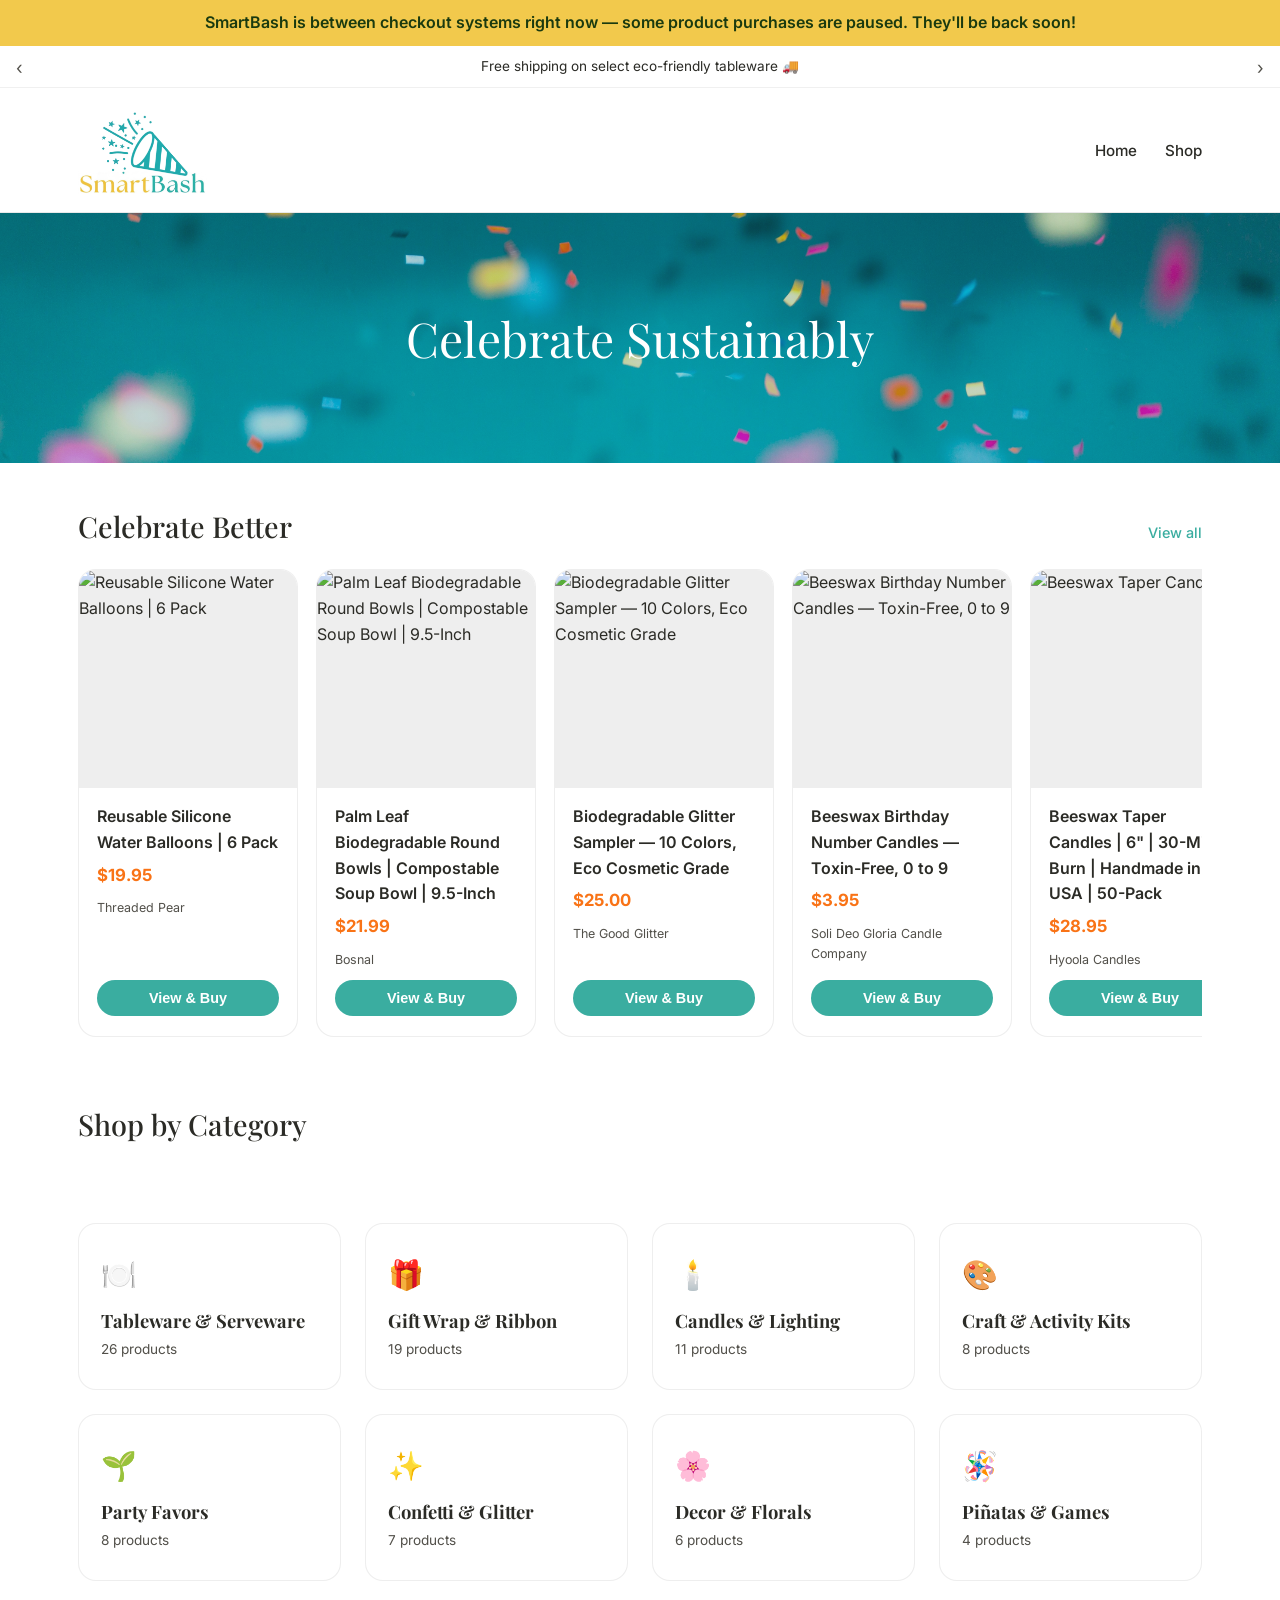
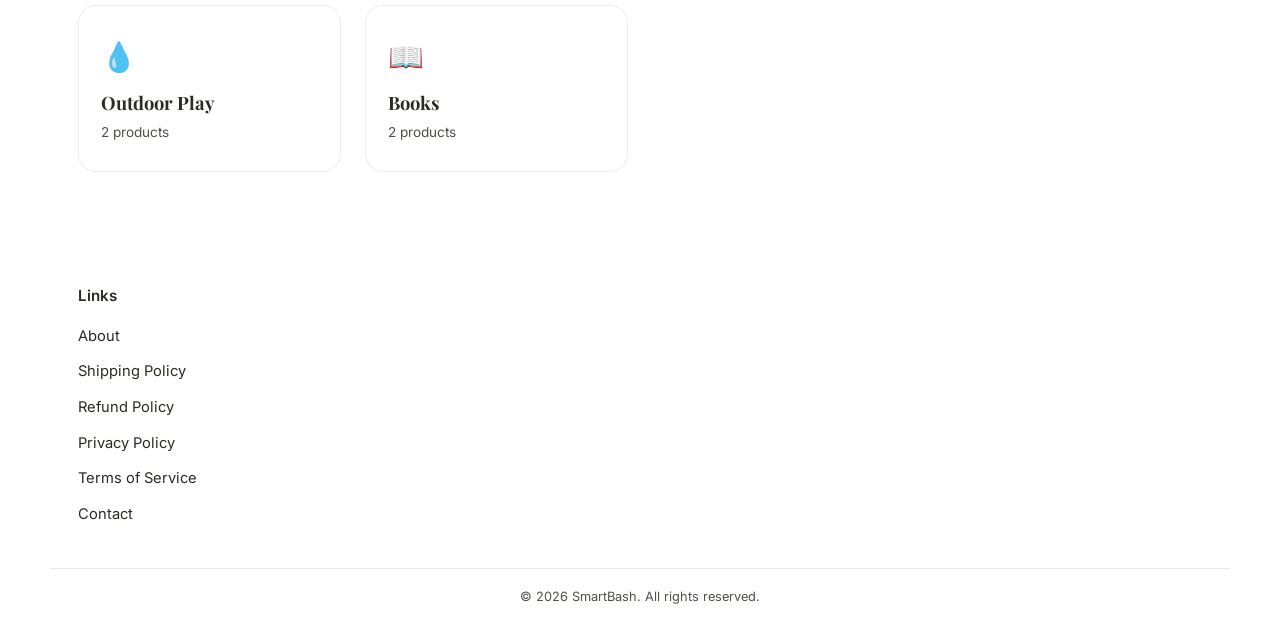
==== commit 1bd72189: "Add files via upload" ====
--- a/index.html
+++ b/index.html
@@ -76,7 +76,7 @@
 
 <div class="modal-overlay" id="product-modal"></div>
 
-<script>window.SMARTBASH_PRODUCTS = [{"handle": "6-pack-reusable-water-ballon", "title": "Reusable Silicone Water Balloons | 6 Pack", "price": "19.95", "vendor": "Threaded Pear", "category": "Outdoor Play", "description": "<p>Summer fun, zero waste.</p>\n<p>These reusable water balloons fill fast, fly far, and come back for more — no cleanup, no mess, no single-use plastic.</p>\n<p>Made from soft, skin-safe silicone with a magnetic self-sealing closure, they're endlessly refillable at 2.76\" each — built for every summer celebration: birthdays, BBQs, beach parties, pool parties, and backyard blowouts.</p>\n<p>Choose your color at checkout — 6 balloons, all the same color.</p>\n<p>One pack, countless summers of fun water fights. 🌿</p>", "image": "https://cdn.shopify.com/s/files/1/0759/0520/4361/files/reusable_water_balloons-6_pack.png?v=1778561763", "tags": "backyard water fun, backyard-play, BBQ, beach toys, beach-party, birthday party toys, birthday-party, eco friendly water balloons, eco-friendly, kids water toys, kids-outdoor-toys, magnetic water balloons, magnetic-closure, no knot water balloons, no waste water balloons, no-waste, outdoor summer fun, party-favors, pool toys, pool-party, quick fill water balloons, reusable water balloons, safe-water-balloons, silicone-water-balloons, single-use-free, summer toys, summer-fun, summer-party, sustainable water toys, Threaded Pear, water-balloons, water-play, zero-waste"}, {"handle": "bosnal-palm-leaf-round-bowl-9-5in", "title": "Palm Leaf Biodegradable Round Bowls | Compostable Soup Bowl | 9.5-Inch", "price": "21.99", "vendor": "Bosnal", "category": "Tableware & Serveware", "description": "<p>Elegant, earthy, and entirely plastic free.</p>\n<p>These 9.5-inch round bowls are crafted from fallen palm leaves, with a natural bamboo-style finish that's sturdy enough for soups, salads, and hearty mains, yet stylish enough for a wedding table.</p>\n<p>100% BPA-free with no chemical additives, microwave and freezer safe, and fully compostable when you are done.</p>\n<ul>\n<li>9.5-inch round, restaurant-grade construction</li>\n<li>100% natural palm leaf, no plastic or wax lining</li>\n<li>Microwave, freezer, and soak safe</li>\n<li>Stackable and sturdy for easy storage and serving</li>\n</ul>", "affiliateUrl": "https://bosnal.com/products/bosnal-palm-leaf-biodegradable-bowls-9-5-inch-round-soup-bowl-25-pcs?sca_ref=12073434.J583rbEm2X", "image": "https://bosnal.com/cdn/shop/files/Image_01_8f66c269-f126-4d83-b940-e536ee4e6f35.jpg?v=1752341769", "tags": "biodegradable bowls, Bosnal, bulk bowls, catering supplies, compostable bowls, disposable bowls, eco-friendly bowls, natural bowls, palm leaf bowls, party supplies, plastic alternative, plastic free, round bowls, soup bowls, sustainable tableware, wedding supplies"}, {"handle": "all-the-stardust-sampler", "title": "Biodegradable Glitter Sampler — 10 Colors, Eco Cosmetic Grade", "price": "25.00", "vendor": "The Good Glitter", "category": "Confetti & Glitter", "description": "<p>Ten bestselling stardusts, one beautiful starting point.</p>\n<p>This sampler includes Blue, Black, Emerald, Gold, Purple, Red, Rosie, Simply, Teal, and HOLO Stardust — all biodegradable, cosmetic grade, and planet-kind.</p>\n<p>Sparkle guilt-free on skin, crafts, or any celebration worth shining for.</p>", "image": "https://cdn.shopify.com/s/files/1/0759/0520/4361/files/glitter_olio.png?v=1778481592", "tags": "Shopify Collective, The Good Glitter", "affiliateUrl": "https://thegoodglitter.com/products/all-stardusts-bundle-9-pieces?ref=smart_bash"}, {"handle": "beeswax-birthday-number-candles-toxin-free-0-9", "title": "Beeswax Birthday Number Candles — Toxin-Free, 0 to 9", "price": "3.95", "vendor": "Soli Deo Gloria Candle Company", "category": "Candles & Lighting", "description": "<p>A golden glow without the synthetic extras.</p>\n<p>Hand-poured from 100% pure beeswax with organic hemp wicks — no synthetic dyes, no fragrances, no toxins.</p>\n<p>Burns evenly, minimal drip, and gives off a natural beeswax warmth.</p>\n<p>Available in numbers 0 through 9.</p>", "image": "https://cdn.shopify.com/s/files/1/0759/0520/4361/files/beeswax-candles-square-crop_90476515-9132-4b91-b240-7fada76275f7.png?v=1778530307", "tags": "beeswax candles, beeswax number candles, birthday cake candles, birthday candles, clean burning, dye free, eco candles, fragrance free, hand poured, hemp wick, natural candles, non-toxic candles, number candles, numbers 0-9, organic hemp wick, paraffin free, pure beeswax, Shopify Collective, Soli Deo Gloria Candle Company, sustainable candles, toxin free, zero waste birthday"}, {"handle": "beeswax-taper-candles-6in-50pack", "title": "Beeswax Taper Candles | 6\" | 30-Min Burn | Handmade in USA | 50-Pack", "price": "28.95", "vendor": "Hyoola Candles", "category": "Candles & Lighting", "description": "<p>Light one and something shifts. The room softens, the table comes alive, and the magic begins.</p>\n<p>These Hyoola medium beeswax candles are handcrafted in the USA from 100% pure beeswax with 100% cotton wicks.</p>\n<p>Clean burning, dripless, and toxin-free — the effortless finishing touch for wedding tables, celebration centerpieces, or any gathering.</p>\n<p>Each slender 6\" taper burns for 30 minutes, stays dripless so your linens stay pristine, and gives off that warm, honey-golden glow that no synthetic candle can replicate.</p>\n<p>No lead, no chemicals, no plastic — just pure beeswax in biodegradable cardboard packaging, better for you and better for our amazing planet.</p>\n<p>Fifty candles. Fifty chances to make a little magic. 🌿</p>", "image": "https://cdn.shopify.com/s/files/1/0759/0520/4361/files/091b8c2a968944a51833b3f64421ef4017d7dad302a481565fc935dc9f04103d.jpg?v=1777180423", "tags": "beeswax candles, bulk candles, celebration candles, clean burning, cotton wick, dripless candles, eco candles, eco party supplies, handmade candles, Hyoola Candles, natural candles, non-toxic candles, party candles, Shopify Collective, SmartBash, sustainable candles, taper candles, USA made, wedding candles"}, {"handle": "beeswax-wrap-bulk-roll-puakenikeni-bee-print", "title": "Beeswax Gift Wrap Roll | Reusable Food Wrap Too | Hawaiian Floral & Bee Design", "price": "28.99", "vendor": "Meli Wraps", "category": "Gift Wrap & Ribbon", "description": "<div>\n<div>\n<p><strong>The innovative gift wrap that keeps on giving — literally.</strong></p>\n<p>Wrap your present in this gorgeous Hawaiian floral beeswax-infused fabric, and the lucky recipient gets two gifts in one: a beautifully wrapped present <em>and</em> a reusable beeswax food wrap they'll use for years.</p>\n<p>Cut to any size for wrapping gifts, then after the party the recipient can cut this into pieces for covering leftovers, cheese, avocados, sandwiches, and snacks. No more plastic wrap, ever.</p>\n<p><meta charset=\"utf-8\">Cut with regular scissors, or with pinking shears for a fancy edge.</p>\n</div>\n</div>\n<div>\n<div>\n<p>Made by Hawaii-based Meli Wraps with organic cotton, Hawaiian beeswax, tree resin, and plant oils.</p>\n<p>Reusable for up to 150 washes or 1-2 years. Simply wash with mild dish soap and cool water, air dry.</p>\n</div>\n</div>\n<div>\n<div>\n<p>The Puakenikeni — Hawaii's beloved fragrant \"ten-cent flower\" — inspired this print, paired with a sweet bee design.</p>\n</div>\n</div>\n<div>\n<div>\n<p>Bulk roll 13.5\" x 42\"</p>\n</div>\n</div>", "image": "https://cdn.shopify.com/s/files/1/0759/0520/4361/files/D2855E1E-14BA-4FF1-BB04-9E7E4A6E8F21.jpg?v=1777753124", "tags": "bee print, beeswax food wrap, beeswax gift wrap, beeswax wrap, biodegradable, bulk roll, compostable, eco-friendly, eco-friendly gift wrap, food storage wrap, Hawaiian floral, Hawaiian print, Meli Wraps, organic cotton, plastic free gift wrap, plastic wrap alternative, puakenikeni, reusable food wrap, reusable gift wrap, Shopify Collective, sustainable gift wrap, zero waste", "affiliateUrl": "https://www.awin1.com/cread.php?awinmid=34357&awinaffid=3034965&ued=https%3A%2F%2Fwww.meliwraps.com%2Fproducts%2Fbeeswax-wrap-bulk-roll-puakenikeni-bee-print%3Fvariant%3D49670029115682"}, {"handle": "biodegradable-glitter-sampler-14-colors", "title": "Biodegradable Glitter! Sampler — 14 Colors, Eco Cosmetic Grade", "price": "35.00", "vendor": "The Good Glitter", "category": "Confetti & Glitter", "description": "<p>\"BIODEGRADABLE GLITTER?!!! My dreams have come true!!!\" ... said an actual SmartBash customer.</p>\n<p>Turns out, dreams are made of this. <meta charset=\"utf-8\">✨</p>\n<p>Fourteen cosmetic-grade biodegradable glitter blends — Arctic Sparkle, Faerie Dust, Mermaid Dreams, SeaQuins, Dragon's Delight, Mauve Majesty, and eight more colors.</p>\n<p>Sustainable sparkle for skin, hair, crafts, and every celebration that deserves to absolutely dazzle. 🌿</p>", "image": "https://cdn.shopify.com/s/files/1/0759/0520/4361/files/20230902-012155.jpg?v=1775787535", "tags": "biodegradable glitter, celebration glitter, cosmetic grade glitter, craft glitter, eco friendly glitter, eco glitter, ethical glitter, festival glitter, glitter sampler, glitter set, hair glitter, party glitter, planet friendly glitter, skin safe glitter, sustainable glitter, sustainable sparkle, The Good Glitter", "affiliateUrl": "https://thegoodglitter.com/products/blend-samplers?ref=smart_bash"}, {"handle": "birch-wood-coffee-stirrers-biodegradable-1000-pack", "title": "Birch Wood Coffee Stirrers — Biodegradable, 1000-Pack, 5.5\"", "price": "20.95", "vendor": "Elevate Marketplace", "category": "Tableware & Serveware", "description": "<p>A thousand reasons to ditch the plastic stirrer.</p>\n<p>These 5.5\" birch wood stir sticks are compostable, biodegradable, and sturdy enough for thick liquids.</p>\n<p>No washing, no plastic guilt, no soggy paper.</p>\n<p>Perfect for coffee, tea, cocktails, and any event where you'd rather not think about the stirrer.</p>\n<p>Pack of 1000.<span></span></p>", "image": "https://cdn.shopify.com/s/files/1/0759/0520/4361/files/58ba9a217c46091b656271effb056048.jpg?v=1775785985", "tags": "bar-supplies, BBQ, biodegradable, birch-wood, birthday-party, cafe-supplies, cocktail-party, coffee-shop, coffee-stirrers, compostable, disposable, eco-friendly, Elevate Marketplace, Father's-Day, food-truck, Fourth-of-July, Memorial-Day, Midsummer, outdoor-party, party-supplies, picnic, plastic-free, restaurant-supplies, Shopify Collective, tableware, zero-waste"}, {"handle": "birch-wood-cutlery-100pc", "title": "Natural Birch Wood Cutlery Set — 6.5\", 100 Pieces", "price": "22.95", "vendor": "Bosnal", "category": "Tableware & Serveware", "description": "<p>A hundred utensils, every one an act of love for the earth — just 23¢ each.</p>\n<p>Made from sustainably sourced birch wood — biodegradable, compostable, and free from inks, dyes, and bleach.</p>\n<p>Includes 50 forks, 25 spoons, and 25 knives, all 6.5\" and splinter-free.</p>\n<p>Sturdy enough for meat, soak-proof throughout the meal.</p>", "image": "https://cdn.shopify.com/s/files/1/0759/0520/4361/files/Image_01_8efac80f-b3cb-412c-8524-273f6b99c563.jpg?v=1775783953", "tags": "BBQ, biodegradable, birch-wood, birthday-party, bleach-free, Bosnal, cafe-supplies, compostable, disposable-cutlery, dye-free, eco-friendly, Father's-Day, food-service, food-truck, forks, Fourth-of-July, knives, Memorial-Day, outdoor-party, party-supplies, picnic, plastic-free, restaurant-supplies, Shopify Collective, spoons, tableware, Tags: wooden-cutlery, utensils, zero-waste", "affiliateUrl": "https://bosnal.com/products/bosnal-wooden-disposable-cutlery-set-6-5-inch-100-pcs?sca_ref=12073434.J583rbEm2X"}, {"handle": "birch-wood-forks-1000pk", "title": "Compostable Birch Wood Forks — 1000-Pack, Full Size", "price": "49.95", "vendor": "Elevate Marketplace", "category": "Tableware & Serveware", "description": "<div>\n<p>A thousand forks that won't outlive the party.</p>\n<p>These 6.3\" A-grade birch wood forks are FSC and FDA certified, PFAS-free, and compostable in your green bin.</p>\n<p>Smooth, sturdy, and suitable for hot and cold foods.</p>\n<p>Comes in 10 bags of 100 — easy to store, easy to use, easy on the planet.<meta charset=\"UTF-8\"></p>\n</div>\n<hr data-end=\"1113\" data-start=\"1110\">", "image": "https://cdn.shopify.com/s/files/1/0759/0520/4361/files/31c038b8957d2c57e4029e2d2d596877.jpg?v=1775785956", "tags": "BBQ, biodegradable, birthday-party, bulk, cafe-supplies, compostable, cutlery, eco-friendly, Elevate Marketplace, Father's-Day, FDA-approved, food-service, food-truck, forks, Fourth-of-July, FSC-certified, graduation, Great — this one has actual certifications to list!  Tags: birch-wood, Memorial-Day, Midsummer, outdoor-party, party-supplies, PFAS-free, picnic, plastic-free, restaurant-supplies, Shopify Collective, tableware, zero-waste", "affiliateUrl": "https://bosnal.com/products/bosnal-disposable-wooden-fork-bulk-pack-1000-pcs-made-from-100-natural-wood?sca_ref=12073434.J583rbEm2X"}, {"handle": "birthday-horse-pinata-handmade-22-inch", "title": "Horse Piñata — Handmade, 22\" with String Mane", "price": "165.0", "vendor": "mamaspinatas", "category": "Piñatas & Games", "description": "<p>Handmade from corrugated cardboard, paper maché, and crepe paper — this 22\" horse piñata is ready to steal the show.</p>\n<p>Festive colors, flowing string mane, and plenty of room for candy and small toys.</p>\n<p>All biodegradable materials — no plastic, no guilt, just the good kind of mess!</p>\n<p>Ships empty; candy pre-fill available for an extra fee.</p>\n<p><meta charset=\"utf-8\"><span>Want custom colors or accessories? Add details at checkout.</span></p>", "image": "https://cdn.shopify.com/s/files/1/0759/0520/4361/files/H1.webp?v=1775790225", "tags": "22 inch pinata, animal pinata, biodegradable pinata, birthday party, birthday pinata, candy fill, corrugated cardboard, cowboy party, crepe paper, custom pinata, eco party, farm party, handmade pinata, horse pinata, kids party, mamaspinatas, no plastic, paper mache pinata, party activity, party centerpiece, Shopify Collective, sustainable party, western party"}, {"handle": "bosnal-sugarcane-bagasse-compostable-bowls-16-oz-round", "title": "Compostable Sugarcane Bowls – 16 oz | Round | Pack of 50 or 100", "price": "18.95", "vendor": "Bosnal", "category": "Tableware & Serveware", "description": "<p>Right-sized for the everyday meal, right for the planet.</p>\n<p>These 16 oz round bowls are made from sugarcane bagasse — the fibrous byproduct left over when sugarcane is processed into sugar — turned into compostable tableware sturdy enough for soups, salads, pastas, and desserts.</p>\n<p>The natural matte finish looks good at any table, from weeknight dinners to backyard gatherings.</p>\n<ul>\n<li>100% plant-based — made from sugarcane fiber</li>\n<li>Compostable and biodegradable</li>\n<li>Microwave-safe for easy reheating</li>\n<li>BPA-free and plastic-free</li>\n<li>No wax or synthetic coatings</li>\n<li>Freezer-safe for meal prep</li>\n</ul>\n<p><strong>Pack of 50 — $18.95</strong><br><strong>Pack of 100 — $27.95</strong></p>", "image": "https://cdn.shopify.com/s/files/1/0759/0520/4361/files/Image06_130982cb-9e4c-48e7-8e32-e8b544381f29.jpg?v=1775783875", "tags": "16oz, bagasse, biodegradable, Bosnal, bowls, BPA-free, compostable, dessert bowls, eco-friendly, everyday dining, freezer-safe, microwave-safe, party supplies, plant-based, plastic-free, salad bowls, Shopify Collective, soup bowls, sugarcane, tableware", "affiliateUrl": "https://bosnal.com/products/16-oz-round-bagasse-compostable-bowls?sca_ref=12073434.J583rbEm2X"}, {"handle": "bosnal-sugarcane-bagasse-compostable-bowls-32-oz-round", "title": "Compostable Sugarcane Bowls – 32 oz | Round | Pack of 50 or 100", "price": "24.95", "vendor": "Bosnal", "category": "Tableware & Serveware", "description": "<p>Big enough for the soup, kind enough for the planet.</p>\n<p>These 32 oz round bowls are made from sugarcane bagasse — the fibrous byproduct left over when sugarcane is processed into sugar — transformed into sturdy, compostable tableware.</p>\n<p>Deep enough for soups, curries, pastas, and hearty salads, with a natural matte finish that looks good on any table.</p>\n<ul>\n<li>100% plant-based — made from sugarcane fiber</li>\n<li>Compostable and biodegradable</li>\n<li>Microwave-safe for easy reheating</li>\n<li>BPA-free and plastic-free</li>\n<li>No wax or synthetic coatings</li>\n<li>Freezer-safe for meal prep</li>\n</ul>\n<p><strong>Pack of 50 — $24.95</strong><br><strong>Pack of 100 — $44.95</strong></p>", "image": "https://cdn.shopify.com/s/files/1/0759/0520/4361/files/Image06_71b49df7-23e2-4f5d-b5f7-cc93f033d2c1.jpg?v=1775784445", "tags": "bagasse, biodegradable, Bosnal, bowls, BPA-free, compostable, eco-friendly, freezer-safe, microwave-safe, party supplies, plant-based, plastic-free, salad bowls, Shopify Collective, soup bowls, sugarcane, tableware", "affiliateUrl": "https://bosnal.com/products/32-oz-round-bagasse-compostable-bowls?sca_ref=12073434.J583rbEm2X"}, {"handle": "bosnal-sugarcane-bagasse-compostable-plates-10-inch-oval", "title": "Compostable Sugarcane Plates – 10\" Oval", "price": "21.95", "vendor": "Bosnal", "category": "Tableware & Serveware", "description": "<p>When the plate shape actually matters, go oval.</p>\n<p>These 10-inch compostable sugarcane plates give you just enough extra room for mains, sides, and anything that needs a little breathing space — without the stiff, institutional feel of a round disposable.</p>\n<p>Made from 100% sugarcane bagasse — a renewable byproduct of sugar production — they're fully compostable and biodegradable when you're done.</p>\n<ul>\n<li>\n<strong>10\" oval shape</strong> — ideal for plated mains, buffet service, and catered events</li>\n<li>\n<strong>100% sugarcane bagasse</strong> — plant-based, plastic-free, and wax-free</li>\n<li>\n<strong>Compostable &amp; biodegradable</strong> — home and commercial compost compatible</li>\n<li>\n<strong>Microwave-safe &amp; BPA-free</strong> — handles hot food without warping or leaching</li>\n<li>\n<strong>Leak-resistant construction</strong> — holds sauces, dressings, and moist dishes</li>\n</ul>\n<p><strong>Pack of 50 — $21.95</strong> ($0.44/plate)</p>\n<p><strong>Pack of 100 — $34.95</strong> ($0.35/plate — best value)</p>", "image": "https://cdn.shopify.com/s/files/1/0759/0520/4361/files/Image_04_0ff1f583-f551-4f6d-9c95-914bc2186605.jpg?v=1775783868", "tags": "bagasse plates, biodegradable plates, Bosnal, bpa free plates, catering supplies, compostable plates, compostable tableware, dinner plates, disposable plates, eco friendly plates, microwave safe plates, oval plates, party plates, plant based plates, Shopify Collective, sugarcane plates, sustainable plates", "affiliateUrl": "https://bosnal.com/products/10-inch-oval-bagasse-compostable-plates?sca_ref=12073434.J583rbEm2X"}, {"handle": "burlap-roll-jute-14in-30ft", "title": "Burlap Fabric Roll | 14\" x 30ft | Natural Jute", "price": "34.95", "vendor": "VYSN", "category": "Party Extras", "description": "<p>Thirty feet of rustic, biodegradable possibility.</p>\n<p>This 14\"-wide burlap roll is made from 100% natural jute fiber — dense, durable, and fray-resistant.</p>\n<p>Use it for wedding décor, party table runners, wreaths, gift wrapping, plant wraps, or anything that calls for natural texture and warmth.</p>\n<p>Breathable enough for garden use, beautiful enough for the dinner table.</p>", "image": "https://cdn.shopify.com/s/files/1/0759/0520/4361/files/d0102hs0g4p.jpg?v=1775786663", "tags": "baby-shower, biodegradable, birthday-party, bridal-shower, burlap, compostable, crafts, DIY, eco-friendly, fabric-roll, garden, gift-wrapping, graduation, jute, natural-fiber, outdoor-party, party-decor, party-supplies, plant-wrap, plastic-free, rustic, Shopify Collective, table-runner, VYSN, wedding, wedding-decor, wreath-making, zero-waste"}, {"handle": "butterfly-solar-lantern-copper-outdoor", "title": "Butterfly Solar Lantern — Outdoor Waterproof LED, Copper Metal", "price": "22.95", "vendor": "Deal US", "category": "Candles & Lighting", "description": "<p>Solar-powered and stunning after dark.</p>\n<p>This copper metal lantern features a hollow butterfly and dandelion pattern that projects warm light onto your garden, patio, or porch. No cords, no electricity — just clean solar energy doing the work.</p>\n<p>IP65 waterproof rated, lights up automatically at night, and built to last outdoors.</p>\n<p>A beautiful, sustainable addition to any outdoor space.</p>", "image": "https://cdn.shopify.com/s/files/1/0759/0520/4361/files/81qznfgorlL.jpg?v=1775788348", "tags": "butterfly decor, butterfly lantern, copper lantern, dandelion pattern, Deal US, eco lighting, garden decor, garden party, IP65, LED lantern, metal lantern, no electricity, outdoor lantern, outdoor party, party lighting, patio decor, porch decor, Shopify Collective, solar garden light, solar lantern, solar powered, sustainable lighting, waterproof lantern, wedding decor"}, {"handle": "cheers-icon-confetti-popper", "title": "Cheers Icon Confetti Popper — Biodegradable", "price": "4.95", "vendor": "Emergency Confetti", "category": "Confetti & Glitter", "description": "<p>One pull, one cheer, one shower of color.</p><p>Clinking glass illustration with biodegradable confetti in green, teal, blush, blue, and red. Perfect for cocktail parties, New Year's, toasts, and any gathering worth celebrating loudly.</p>", "image": "https://cdn.shopify.com/s/files/1/0759/0520/4361/files/EC193.CheersRetroPopper.png?v=1775783484", "tags": "bachelorette, biodegradable-confetti, birthday-party, celebration, cheers, cocktail-party, confetti-popper, eco-confetti, eco-friendly-party, Emergency Confetti, engagement-party, graduation-party, new-years, party-popper, Shopify Collective, toast, wedding, zero-waste-party"}, {"handle": "citronella-soy-candle-13oz-natural-bug-repellent", "title": "Not Today, Bugs — Citronella Soy Candle, 13oz", "price": "25.0", "vendor": "Slow North", "category": "Candles & Lighting", "description": "<p>More sunset, fewer mosquitoes.</p>\n<p>This 2-wick soy candle is hand-poured in small batches with 100% cotton wicks and a custom blend of lavender, citronella, lemongrass, geranium, and patchouli essential oils.</p>\n<p>Natural, biodegradable soy wax in a reusable <meta charset=\"utf-8\">13-ounce gold tin. </p>\n<p>An all-natural alternative to chemical repellants.</p>", "image": "https://cdn.shopify.com/s/files/1/0759/0520/4361/files/Not-Today-Bugs-Mosquito-Candle-Slow-North-3.jpg?v=1775783666", "tags": "13oz, 2-wick, all-natural, backyard, bug repellent, citronella, citronella candle, cotton wick, DEET-free, eco-friendly, essential oils, geranium, gift ready, gold tin, hand-poured, host gift, insect repellent, lavender, lemongrass, natural bug repellent, non-toxic, outdoor candle, outdoor entertaining, outdoor party, patchouli, patio candle, reusable tin, Shopify Collective, Slow North, small batch, soy candle, soy wax, summer entertaining, sustainable"}, {"handle": "cloth-gift-bags-set-of-4", "title": "Cloth Gift Bags — Organic Cotton, Set of 4", "price": "15.99", "vendor": "Organic Cotton Mart", "category": "Gift Wrap & Ribbon", "description": "<p>The bag that keeps giving long after the gift is opened.</p><p>Made from 100% organic cotton — machine washable, reusable, and free from plastic or harsh chemicals. Two sizes (8\"x10\" and 11.5\"x16\") in polka dot and gift print. Comes in a set of 4.</p>", "image": "https://cdn.shopify.com/s/files/1/0759/0520/4361/files/fabric-gift-bags-drawstring.jpg?v=1775775557", "tags": "Organic Cotton Mart, Shopify Collective"}, {"handle": "compostable-birch-wood-spoons-6-3-length-1000-count", "title": "Compostable Birch Wood Spoons – 6.3\" | 1000 Count", "price": "49.95", "vendor": "Elevate Marketplace", "category": "Tableware & Serveware", "description": "<p>Real wood. Real simple. Real good for the planet.</p>\n<p>These 6.3\" birch wood spoons are smooth, sturdy, and fully compostable — everything you need for a beautiful spread without the plastic guilt.</p>\n<p>Whether you're serving gelato at a summer party or soup at a school fundraiser, these spoons do the job gracefully and go back to the earth when they're done.</p>\n<p>FSC certified and FDA compliant. No PFAS. No plastic.</p>\n<p>Just clean, A-grade birch wood that works as hard as it looks good.</p>\n<ul>\n<li>6.3\" length — the perfect size for any occasion</li>\n<li>Premium A-grade birch wood — smooth finish, no splinters</li>\n<li>1,000 spoons per box (10 bags of 100)</li>\n<li>Safe for hot and cold foods, freezer safe</li>\n<li>Compostable — toss in your green bin</li>\n<li>Compliant with single-use cutlery policies</li>\n</ul>\n<p><em>Because the details of a beautiful party matter — right down to the spoon.</em> 🌿</p>", "image": "https://cdn.shopify.com/s/files/1/0759/0520/4361/files/5530b35d1dc6c84675d8135040a4ed46.jpg?v=1777177876", "tags": "1000 count, A-grade birch, biodegradable cutlery, birch wood spoons, bulk spoons, catering supplies, compostable spoons, disposable spoons, eco cutlery, eco tableware, Elevate Marketplace, FDA compliant, FSC certified, gelato spoons, party supplies, PFAS free, plastic free, school fundraiser, Shopify Collective, single use cutlery compliant, sustainable party, wooden spoons", "affiliateUrl": "https://bosnal.com/products/bosnal-disposable-wooden-spoon-bulk-pack-1000-pcs-made-from-100-natural-wood?sca_ref=12073434.J583rbEm2X"}, {"handle": "compostable-dinner-plates-french-creme-10-5-inch-30-pack", "title": "Compostable Dinner Plates | French Crème | Wavy Edge | 10.5\" | 30-Pack", "price": "19.95", "vendor": "Deal US", "category": "Tableware & Serveware", "description": "<p>The elegance of white, without the waste.</p>\n<p>These 10.5\" dinner plates have a graceful wavy edge that looks anything but disposable — polished enough for a wedding table, practical enough for every celebration.</p>\n<p>Made from biodegradable straw fiber, free from plastic and wax linings.</p>\n<p>Sturdy, microwave-safe, and BPI-certified compostable.</p>\n<p>Thirty plates, one beautiful table. 🌿</p>\n<p>Pack of 30.</p>", "image": "https://cdn.shopify.com/s/files/1/0759/0520/4361/files/open-uri20251128-921048-s0imzh.jpg?v=1775784643", "tags": "10-inch-plates, 30-pack, baby-shower, biodegradable-plates, birthday-party, BPI-certified, bridal-shower, compostable-dinnerware, compostable-plates, Deal US, dinner-plates, eco-friendly-plates, eco-party-supplies, elegant-dining, elegant-plates, french-creme-plates, garden-party, graduation-party, microwave-safe, mothers-day, no-plastic, no-wax, Shopify Collective, straw-fiber-plates, sustainable-tableware, wavy-edge-plates, wedding-plates, zero-waste-party"}, {"handle": "compostable-food-trays-10in-rectangle", "title": "Compostable Sugarcane Food Trays — 10\", 5-Compartment Rectangle", "price": "28.95", "vendor": "Bosnal", "category": "Tableware & Serveware", "description": "<p>Five compartments, every one an act of love for the earth — just 55¢ each.</p>\n<p>Made from 100% sugarcane bagasse — renewable, biodegradable, and compostable.</p>\n<p>Keeps five portions separate and tidy.</p>\n<p>Microwave-safe, BPA-free, and grease-resistant for hot or cold foods.</p>", "image": "https://cdn.shopify.com/s/files/1/0759/0520/4361/files/Image06_21e54850-824f-48db-baf5-e3e97ae0f2a8.jpg?v=1775783972", "tags": "5 compartment trays, bagasse trays, biodegradable trays, Bosnal, catering supplies, compostable tableware, compostable trays, eco trays, food trays, food truck supplies, meal prep, plastic-free, school lunch trays, Shopify Collective, sugarcane trays, sustainable party supplies", "affiliateUrl": "https://bosnal.com/products/5-compartment-bagasse-compostable-tray?sca_ref=12073434.J583rbEm2X"}, {"handle": "compostable-food-trays-5comp-400pk", "title": "Compostable Sugarcane Food Trays – 5-Compartment | Case of 400", "price": "99.95", "vendor": "Bosnal", "category": "Tableware & Serveware", "description": "<p>Four hundred trays, one less reason to use plastic.</p>\n<p>Made from 100% sugarcane bagasse — renewable, biodegradable, and compostable. </p>\n<p>Five compartments, microwave-safe, BPA-free, and grease-resistant. Built for catering, restaurants, and large events.</p>\n<p><meta charset=\"utf-8\">Case of 400 (16 sets of 25)</p>", "image": "https://cdn.shopify.com/s/files/1/0759/0520/4361/files/Image01_014f37f6-a22a-448a-850d-e97d704e4337.jpg?v=1775768576", "tags": "5-compartment, BBQ, biodegradable, Bosnal, BPA-free, bulk, cafe-supplies, catering, compostable, eco-friendly, Father's-Day, food-service, food-trays, food-truck, Fourth-of-July, graduation, grease-resistant, large-event, Memorial-Day, microwave-safe, Midsummer, outdoor-party, party-supplies, picnic, plastic-free, restaurant-supplies, Shopify Collective, sugarcane-bagasse, tableware, zero-waste", "affiliateUrl": "https://bosnal.com/products/5-compartment-bagasse-compostable-trays-400-pcs?sca_ref=12073434.J583rbEm2X"}, {"handle": "compostable-plates-10in-3compartment", "title": "Compostable Sugarcane Plates — 10\", 3-Compartment, Round | Bagasse", "price": "22.95", "vendor": "Bosnal", "category": "Tableware & Serveware", "description": "<p>Keep it all in order — and out of a landfill.</p>\n<p>Made from 100% sugarcane bagasse — renewable, biodegradable, and compostable.</p>\n<p>Three compartments keep entrees and sides separate. Microwave-safe, BPA-free, and grease-resistant for hot or cold foods.</p>", "image": "https://cdn.shopify.com/s/files/1/0759/0520/4361/files/Image06_cab46ab3-bc0e-4498-909b-3b12b6d0a9d5.jpg?v=1775783913", "tags": "BBQ, biodegradable, birthday-party, Bosnal, BPA-free, cafe-supplies, compartment-plates, compostable, disposable-plates, eco-friendly, food-service, food-truck, grease-resistant, microwave-safe, outdoor-party, party-supplies, picnic, plates, restaurant-supplies, Shopify Collective, sugarcane-bagasse, tableware, zero-waste", "affiliateUrl": "https://bosnal.com/products/10-inch-round-3-compartment-bagasse-compostable-plates?sca_ref=12073434.J583rbEm2X"}, {"handle": "compostable-plates-7in-round", "title": "Compostable Sugarcane Plates — 7\", Round", "price": "17.95", "vendor": "Bosnal", "category": "Tableware & Serveware", "description": "<p>Small plate, big principles.</p>\n<p>Made from 100% sugarcane bagasse — renewable, biodegradable, and compostable.</p>\n<p>Sturdy enough for snacks, desserts, and small meals.</p>\n<p>Microwave-safe, BPA-free, and leak-resistant.</p>", "image": "https://cdn.shopify.com/s/files/1/0759/0520/4361/files/Image06_27d7f908-7503-4c07-9835-c8ab7a625585.jpg?v=1775783962", "tags": "BBQ, biodegradable, birthday-party, Bosnal, BPA-free, cafe-supplies, compostable, dessert-plates, eco-friendly, Father's-Day, food-service, food-truck, Fourth-of-July, graduation, leak-resistant, Memorial-Day, microwave-safe, Midsummer, outdoor-party, party-supplies, picnic, plastic-free, plates, restaurant-supplies, Shopify Collective, small-plates, sugarcane-bagasse, tableware, zero-waste", "affiliateUrl": "https://bosnal.com/products/7-inch-round-bagasse-compostable-plates-500-pcs?sca_ref=12073434.J583rbEm2X"}, {"handle": "compostable-sugarcane-clamshell-9in-3compartment", "title": "Compostable Sugarcane Clamshell Boxes — 9\", 3-Compartment | Square", "price": "34.95", "vendor": "Bosnal", "category": "Party Extras", "description": "<p>From sugarcane field to compost bin — with a meal in between.</p>\n<p>These 9\" square clamshells are made from 100% sugarcane bagasse — the fiber left after juice extraction. Biodegradable, compostable, and naturally grease-resistant. Three compartments keep everything separated cleanly.</p>\n<p>Microwave-safe, freezer-safe, BPA-free, and wax-free.</p>\n<p>No plastic, no petroleum.</p>\n<p>Perfect for meal prep, catering, takeout, and event service.</p>", "image": "https://cdn.shopify.com/s/files/1/0759/0520/4361/files/Image04_a9912f1e-b320-48ec-ae81-e5ac90922a96.jpg?v=1775784456", "tags": "3-compartment, baby-shower, bagasse, biodegradable, birthday-party, Bosnal, BPA-free, catering, clamshell, compostable, corporate-events, eco-friendly, food-containers, freezer-safe, grease-resistant, meal-prep, microwave-safe, party-supplies, plastic-free, Shopify Collective, sugarcane, sustainable-catering, takeout-containers, wax-free, wedding, zero-waste"}, {"handle": "compostable-sugarcane-cups-lids-8oz", "title": "Compostable Sugarcane Cups & Lids | 8oz", "price": "16.95", "vendor": "Bosnal", "category": "Tableware & Serveware", "description": "<p>Sip responsibly — in every sense. These 8oz cups are made from 100% sugarcane bagasse, a renewable byproduct of sugar production that's fully biodegradable and compostable. Each cup comes with a plant-based flip-top lid that fits snugly, whether you're serving hot coffee or an iced drink.</p>\n\n<p>Available in a <strong>50-pack (~$0.34/cup)</strong> or a <strong>100-pack (~$0.32/cup)</strong> — stock up and save.</p>\n\n<ul>\n  <li>Made from 100% sugarcane bagasse — plastic-free, wax-free, petroleum-free</li>\n  <li>Includes matching plant-based flip-top lid</li>\n  <li>Hot and cold drink safe</li>\n  <li>Microwave-safe, BPA-free, and condensation-resistant</li>\n  <li>Biodegradable and compostable — no landfill guilt</li>\n  <li>Freezer-safe for prep and storage</li>\n</ul>\n\n<p>Perfect for backyard parties, birthday gatherings, baby showers, bridal showers, wedding receptions, holiday parties, corporate events, farmers markets, food trucks, coffee shops, cafes, pop-up restaurants, catering, school events, office kitchens, camping trips, picnics, and everyday sustainable swaps at home.</p>\n\n<p><strong>50-pack — $16.95</strong> (~$0.34/cup)<br>\n<strong>100-pack — $31.95</strong> (~$0.32/cup)</p>", "image": "https://cdn.shopify.com/s/files/1/0759/0520/4361/files/Image05_1a52789d-531a-43a6-b45b-a73ab181b6c2.jpg?v=1775783607", "tags": "bagasse-cups, BBQ, biodegradable-cups, Bosnal, BPA-free, cafe-supplies, coffee-cups, compostable-cups, compostable-lids, cookout, cups-with-lids, eco-friendly-cups, eco-party-supplies, fathers-day, food-service, food-truck, graduation-party, holiday-tableware, hot-cold-cups, labor-day, microwave-safe, outdoor-entertaining, party-cups, restaurant-supplies, Shopify Collective, sugarcane-cups, summer-party, sustainable-tableware, zero-waste-cups", "affiliateUrl": "https://bosnal.com/products/8-oz-bagasse-compostable-cup-with-lid?sca_ref=12073434.J583rbEm2X"}, {"handle": "compostable-sugarcane-dinnerware-set-150-piece-3-compartment-plates-cups-cutlery", "title": "Compostable Sugarcane 3-Compartment Plates | 10\" Round | 50 or 100-Count", "price": "32.95", "vendor": "Bosnal", "category": "Tableware & Serveware", "description": "<p><strong>A full meal, a clean conscience.</strong></p><p>Three-compartment plates keep sides separated, made from sugarcane bagasse, a renewable byproduct of sugar production.</p><p>USDA Certified Biobased Product.</p><ul><li>10\" three-compartment plates — durable, soak-proof, leak-resistant</li><li>Choose 50-count or 100-count at checkout</li><li>Microwave-safe and BPA-free</li><li>Fully compostable — suitable for green bin</li></ul>", "image": "https://cdn.shopify.com/s/files/1/0759/0520/4361/files/Image07_2da7845a-ce93-4c40-939c-083adace4fa1.jpg?v=1775784551", "tags": "150 piece set, 3 compartment plates, bagasse plates, biodegradable, Bosnal, BPA free, bulk tableware, compostable cups, compostable cutlery, compostable dinnerware, compostable plates, eco tableware, microwave safe, party tableware, plant based cutlery, serves 25, Shopify Collective, sugarcane bagasse, sustainable party supplies, USDA certified biobased, zero waste party", "affiliateUrl": "https://bosnal.com/products/10-inch-round-3-compartment-bagasse-compostable-plates?sca_ref=12073434.J583rbEm2X"}, {"handle": "compostable-sugarcane-dinnerware-set-225-piece-16oz", "title": "Compostable Sugarcane Dinnerware Set | 175-Piece | Plates, 16oz Bowls, Cups & Cutlery", "price": "61.95", "vendor": "Bosnal", "category": "Tableware & Serveware", "description": "<p>Everything for the table, nothing for the landfill.</p><p>Plates, bowls, and cups made from 100% sugarcane bagasse — renewable, biodegradable, and compostable.</p><p>Cutlery made from natural wood. Microwave-safe, BPA-free, and leak-resistant.</p><p>175 pieces total — see Bosnal's product page at checkout for the exact item breakdown.</p>", "image": "https://cdn.shopify.com/s/files/1/0759/0520/4361/files/Image01_4dcb15c1-4f3b-497c-833f-1a42d2a9d934.jpg?v=1775783819", "tags": "BBQ, biodegradable, birthday-party, Bosnal, bowls, BPA-free, cafe-supplies, complete-set, compostable, cups, cutlery, dinnerware-set, eco-friendly, Father's-Day, food-service, food-truck, Fourth-of-July, graduation, leak-resistant, Memorial-Day, microwave-safe, Midsummer, outdoor-party, party-supplies, picnic, plastic-free, plates, restaurant-supplies, Shopify Collective, sugarcane-bagasse, tableware, zero-waste", "affiliateUrl": "https://bosnal.com/products/10-inch-7-inch-round-plates-16-oz-bowls-with-cutlery?sca_ref=12073434.J583rbEm2X"}, {"handle": "compostable-sugarcane-dinnerware-set-75-piece-plates-bowls", "title": "Compostable Sugarcane Dinnerware Set | 75-Piece | Plates & Bowls", "price": "29.95", "vendor": "Bosnal", "category": "Tableware & Serveware", "description": "<p>Three sizes, one sustainable source.</p>\n<p>Made from 100% sugarcane bagasse — renewable, biodegradable, and compostable.</p>\n<p>Microwave-safe, BPA-free, and leak-resistant.</p>\n<p>Includes 25 round plates (10\"), 25 round plates (7\"), and 25 bowls (32oz) — 75 pieces total.</p>", "image": "https://cdn.shopify.com/s/files/1/0759/0520/4361/files/Image01_3912926a-5590-4a01-b452-52ded31a85b5.jpg?v=1775783943", "tags": "75-piece, bagasse-plates, bagasse-tableware, BBQ, biodegradable, biodegradable-plates, birthday-party, Bosnal, bowls, BPA-free, cafe-supplies, complete-set, compostable, compostable-bowls, compostable-dinnerware, compostable-plates, dinnerware-set, eco-friendly, eco-friendly-tableware, eco-party-supplies, Father's-Day, food-service, food-truck, Fourth-of-July, graduation, leak-resistant, Memorial-Day, microwave-safe, Midsummer, outdoor-party, party-supplies, party-tableware, picnic, plastic-free, plates, plates-and-bowls, restaurant-supplies, Shopify Collective, sugarcane-bagasse, sugarcane-plates, sustainable-tableware, tableware, zero-waste, zero-waste-tableware", "affiliateUrl": "https://bosnal.com/products/10-inch-7-inch-round-plates-with-32-oz-bowls?sca_ref=12073434.J583rbEm2X"}, {"handle": "compostable-sugarcane-plates-10-inch-round", "title": "Compostable Sugarcane Bowl | 10\" Round", "price": "16.95", "vendor": "Bosnal", "category": "Tableware & Serveware", "description": "<p>The bowl that does the job and disappears afterward.</p><p>Made from 100% sugarcane bagasse — renewable, biodegradable, and home-compostable.</p><p>Sturdy for hot and cold foods — great for pasta, soup, salad, or anything saucy. Microwave-safe, BPA-free, and leak-resistant.</p><p>Natural matte finish.</p>", "image": "https://cdn.shopify.com/s/files/1/0759/0520/4361/files/Image06_8fb50d71-88cd-4771-8cfd-accea76d6598.jpg?v=1775783905", "tags": "10-inch-plates, bagasse-plates, BBQ, biodegradable, biodegradable-plates, birthday-party, Bosnal, BPA-free, cafe-supplies, compostable, compostable-plates, cookout, dinner-plates, eco-friendly, eco-friendly-plates, eco-party-supplies, Father's-Day, food-service, food-truck, Fourth-of-July, graduation, graduation-party, holiday-tableware, home-compostable, labor-day, leak-resistant, Memorial-Day, microwave-safe, Midsummer, outdoor-entertaining, outdoor-party, party-plates, party-supplies, picnic, plastic-free, plates, restaurant-supplies, round-plates, Shopify Collective, sugarcane-bagasse, sugarcane-plates, summer-party, sustainable-tableware, tableware, zero-waste, zero-waste-tableware", "affiliateUrl": "https://bosnal.com/products/10-inch-round-bagasse-compostable-plates?sca_ref=12073434.J583rbEm2X"}, {"handle": "compostable-sugarcane-plates-10in-500-case", "title": "Compostable Sugarcane Plates — 10\", 500-Piece Case", "price": "84.95", "vendor": "Bosnal", "category": "Tableware & Serveware", "description": "<p>Five hundred plates, every one an act of love for the earth — just 17¢ each.</p>\n<p>Made from 100% sugarcane bagasse — renewable, biodegradable, and compostable.</p>\n<p>Microwave and freezer safe, BPA-free, and plastic-free.</p>\n<p>Built for catering, events, and restaurants.</p>\n<p>Case of 500 (20 sets of 25).</p>", "image": "https://cdn.shopify.com/s/files/1/0759/0520/4361/files/Image_01_8949cdb1-69e7-422b-9d47-6a8dbda40833.jpg?v=1775783888", "tags": "10 inch plates, bagasse plates, biodegradable plates, Bosnal, bulk plates, catering plates, compostable plates, compostable tableware, dinner plates, eco plates, food truck supplies, plastic-free, restaurant supplies, Shopify Collective, sugarcane plates, sustainable party supplies", "affiliateUrl": "https://bosnal.com/products/10-inch-round-bagasse-compostable-plates-500-pcs?sca_ref=12073434.J583rbEm2X"}, {"handle": "compostable-sugarcane-plates-10in-7in-set", "title": "Compostable Sugarcane Plates — 10\" & 7\" Round Set | Bagasse", "price": "22.95", "vendor": "Bosnal", "category": "Tableware & Serveware", "description": "<p>Two sizes for every part of the meal.</p>\n<p>Made from 100% sugarcane bagasse — the fiber left after juice extraction. Renewable, biodegradable, and compostable.</p>\n<p>10\" for mains, 7\" for sides and desserts. Microwave-safe, BPA-free, and leak-resistant. No plastic, no wax, no petroleum.</p>", "image": "https://cdn.shopify.com/s/files/1/0759/0520/4361/files/Image01_772c121e-f472-4d8a-b7a1-a259afc5536f.jpg?v=1775783854", "tags": "baby-shower, bagasse, barbecue, BBQ, biodegradable, biodegradable-plates, birthday-party, Bosnal, BPA-free, cafe-supplies, catering, compostable, compostable-plates, dessert-plates, dinner-plates, eco-friendly, Father's-Day, food-service, food-truck, Fourth-of-July, graduation, leak-resistant, Memorial-Day, microwave-safe, Midsummer, outdoor-party, party-plates, party-supplies, picnic, plastic-free, plates, restaurant-supplies, round-plates, Shopify Collective, sugarcane, sugarcane-bagasse, sustainable-tableware, tableware, wax-free, wedding, zero-waste", "affiliateUrl": "https://bosnal.com/products/10-inch-and-7-inch-round-plates?sca_ref=12073434.J583rbEm2X"}, {"handle": "compostable-sugarcane-plates-7in-500-case", "title": "Compostable Sugarcane Plates — 7\", 500-Piece Case", "price": "74.95", "vendor": "Bosnal", "category": "Tableware & Serveware", "description": "<p>Five hundred small plates for every big occasion.</p>\n<p>Made from 100% sugarcane bagasse — renewable, biodegradable, and compostable.</p>\n<p>All that complete sustainability for just 15¢ each!</p>\n<p>Case of 500 (20 sets of 25).</p>\n<p>Microwave and freezer safe, BPA-free, and plastic-free.</p>\n<p>Perfect for catering, restaurants, and events.</p>", "image": "https://cdn.shopify.com/s/files/1/0759/0520/4361/files/Image_01_b607b902-2a9c-431e-a0a1-6c7acc7563ba.jpg?v=1775783831", "tags": "7 inch plates, bagasse plates, biodegradable plates, Bosnal, bulk plates, catering plates, compostable plates, compostable tableware, eco plates, food truck supplies, plastic-free, Shopify Collective, small plates, sugarcane plates, sustainable party supplies", "affiliateUrl": "https://bosnal.com/products/7-inch-round-bagasse-compostable-plates-500-pcs?sca_ref=12073434.J583rbEm2X"}, {"handle": "creative-painting-bundle-all-natural-paints-tools-for-kids", "title": "Creative Painting Bundle | All Natural Paints & Tools for Kids", "price": "64.95", "vendor": "Elseware Unplug", "category": "Craft & Activity Kits", "description": "<p>Everything a budding artist needs — nothing synthetic, nothing wasteful.</p>\n<p>This beautifully curated bundle includes All Natural Finger Paint, Milk Paint (tempera), and an 8-piece paintbrush set, all tucked into a reusable canvas bag. Made with safe, non-toxic ingredients and sustainable materials — designed for hands-on exploration, imaginative play, and screen-free creativity.</p>\n<p>Perfect for home, travel, or gifting. For kids of all ages who love to make things. 🌿</p>", "image": "https://cdn.shopify.com/s/files/1/0759/0520/4361/files/Bundle_4_2025_1.png?v=1778385875", "tags": "art-bundle, back-to-school, birthday-gift, budding-artist, canvas-bag, creative-play, eco-friendly, eco-friendly-kids, elseware, elseware unplug, finger-paint, gift-for-kids, holiday-gift, homeschool, kids-activities, kids-art-supplies, kids-gift, kids-painting, milk-paint, natural-art-supplies, natural-paint, non-toxic-paint, paintbrush-set, rainy-day-activity, screen-free, Shopify Collective, sustainable-gift, sustainable-toys, teacher-gift, tempera-paint, toddler-art"}, {"handle": "earth-paints-handmade-set-of-6-natural-colors", "title": "Earth Paints | Handmade Natural Pigment Paint Set — 6 Colors", "price": "44.95", "vendor": "Elseware Unplug", "category": "Craft & Activity Kits", "description": "<p><strong>Proof that eco doesn't mean compromising on beauty or quality. Quite the opposite.</strong></p>\n<p>Set these up at your party and watch everyone slow down in the best possible way. Earth paints have a grounding, almost meditative quality — guests of all ages find themselves quietly absorbed, which is exactly what a great party activity should do.</p>\n<p>Six handmade, hand-poured colors derived from soil, clay, and minerals — free from heavy metals and petroleum.</p>\n<p>Each pigment is nestled in its own bottle cap, tucked into a reusable metal tin travel case with an artist brush, sponge, and water vessel included.</p>\n<p>Everything you need, beautifully presented.</p>\n<p>From the team behind Burt's Bees — because the most memorable parties engage all the senses.</p>\n<ul>\n<li>6 natural pigment colors derived from soil, clay &amp; minerals</li>\n<li>Free from heavy metals and petroleum</li>\n<li>Handmade and hand-poured in small batches</li>\n<li>Reusable metal tin travel case — gift-ready out of the box</li>\n<li>Artist brush, sponge &amp; water vessel included</li>\n<li>All ages</li>\n</ul>", "image": "https://cdn.shopify.com/s/files/1/0759/0520/4361/files/EU_Earth_Paint-handmade-w1-sq-nr.jpg?v=1778385114", "tags": "elseware unplug, Shopify Collective"}, {"handle": "ebiodegradable-plant-grow-bags-15-pack", "title": "Biodegradable Plant Grow Bags — 15-Pack with Labels, 3.5\"", "price": "12.95", "vendor": "Deal US", "category": "Party Extras", "description": "<p><meta charset=\"utf-8\"> Sow with ease. Transplant with confidence.</p>\n<p>These 3.5\" biodegradable grow bags are made from breathable non-woven fabric that promotes root aeration and eliminates plastic waste.</p>\n<p>Start seeds, grow cuttings, then plant the whole bag directly in the ground — no transplant shock, no plastic left behind.</p>\n<p>Comes with 15 plant labels.</p>\n<p>Perfect for windowsills, balconies, and garden beds alike.</p>", "image": "https://cdn.shopify.com/s/files/1/0759/0520/4361/files/open-uri20260220-2117792-i5zebw.jpg?v=1775788878", "tags": "15 pack, 3.5 inch, balcony garden, biodegradable grow bags, Deal US, eco gardening, home garden, no transplant shock, non-woven fabric, nursery bags, party favor supplies, plant grow bags, plant labels, plastic free, seed starting, seedling bags, Shopify Collective, succulent cuttings, sustainable gardening, transplant bags, windowsill gardening, zero waste gardening"}, {"handle": "eco-dough-4pk-gluten-free-party-activity", "title": "Eco-Dough Party Activity Pack | Gluten-Free Natural Play Dough for Kids — 4 Colors", "price": "33.95", "vendor": "Elseware Unplug", "category": "Craft & Activity Kits", "description": "<p><strong>The party favor that keeps the party going.</strong></p>\n<p>Skip the plastic junk and give kids an activity they'll dig into.</p>\n<p>This Certified Gluten-Free Eco-Dough 4-Pack is the perfect hands-on activity for birthday parties, eco-themed celebrations, and any gathering where you want kids genuinely engaged — sculpting, mixing colors, and creating something they're proud of.</p>\n<p>Four jars. Four colors. Endless combinations. While the grown-ups mingle, the kids are blissfully unplugged.</p>\n<p>Made in small batches by the team behind Burt's Bees, with food-grade, plant-based ingredients with no artificial dyes, no gluten, and nothing toxic.</p>\n<p>The <strong>wheat straw bioplastic jars</strong> are BPA-free and FDA-approved — a renewable alternative to petroleum plastic! The <strong>reusable paperboard tube</strong> makes it gift-table ready right out of the box.</p>\n<p><strong>Party-perfect because:</strong></p>\n<ul>\n<li>Certified gluten-free — every kid at the table can join in</li>\n<li>Natural, plant-based ingredients parents feel good about</li>\n<li>Reusable packaging that's as eco-friendly as your party</li>\n<li>Made in the USA in small batches by the Burt's Bees team</li>\n<li>Screen-free fun that actually holds kids' attention</li>\n</ul>\n<p><em>Great parties and being good to our remarkable ocean planet really can be this easy <meta charset=\"utf-8\">\n<span data-offset-key=\"alfi2-0-0\"><span data-text=\"true\"> </span></span><span><span data-offset-key=\"alfi2-1-0\"><span data-text=\"true\">✨</span></span></span></em></p>", "image": "https://cdn.shopify.com/s/files/1/0759/0520/4361/files/EUEco-Dough-GF-tube-w1-sq_1.jpg?v=1778384968", "tags": "bioplastic, birthday party, BPA free, color mixing, creative play, eco-dough, eco-kids, elseware unplug, gluten free, hands-on activity, kids party, made in USA, natural, non-toxic, party activity, party favor, play dough, screen-free, sensory play, Shopify Collective, sustainable party, wheat straw"}, {"handle": "eco-finger-paint-set-natural-non-toxic-powder-4-colors", "title": "Eco Finger Paint Set | Natural Non-Toxic Powder Paint for Toddlers — 4 Colors", "price": "24.95", "vendor": "Elseware Unplug", "category": "Craft & Activity Kits", "description": "<p><strong>Their very first masterpiece — made with potatoes, rice, and beans.</strong></p>\n<p>Finger painting is where it all begins. This natural powder paint set makes that moment as pure and safe as it should be — food-safe, non-GMO ingredients, four bold colors made with organic fruit and vegetable extracts, and zero synthetic anything.</p>\n<p>Four cardboard containers, each with its own color — red, orange, blue, and green. Just mix equal parts powder and water for silky-smooth paint. Mix only what you need — any extra keeps in the fridge for a day or two. No dried-up jars, no waste.</p>\n<p>From the team behind Burt's Bees — because great beginnings deserve great ingredients.</p>\n<ul>\n<li>Food-safe, non-GMO — made from potato, rice &amp; bean powders, colored with organic fruits &amp; vegetables</li>\n<li>Mix only what you need — zero waste by design</li>\n<li>Four recyclable cardboard containers, one per color</li>\n<li>Screen-free creative fun for ages 3+</li>\n</ul>", "image": "https://cdn.shopify.com/s/files/1/0759/0520/4361/files/thumbnail_EU_Finger_Paint-Ls1-sq.jpg?v=1778385030", "tags": "ages 3+, art activity, birthday party, creative play, eco-kids, elseware unplug, finger paint, food safe, kids art, made in USA, natural paint, non-GMO, non-toxic paint, organic, party activity, plant-based, powder paint, recyclable, screen-free, Shopify Collective, toddler paint"}, {"handle": "eco-friendly-entertaining-hosting-sustainable-parties-and-events-paperback", "title": "Eco-Friendly Entertaining: Hosting Sustainable Parties — Paperback", "price": "20.23", "vendor": "Books by splitShops", "category": "Books", "description": "<p>The guide to throwing a great party and leaving the planet better for it.</p><p>By Benjamin Jackson — 44 pages of practical ideas for local menus, eco invitations, sustainable décor, zero-waste cleanup, and responsible outdoor hosting.</p><p>Paperback, 9x6\", published 2023.</p>", "image": "https://cdn.shopify.com/s/files/1/0759/0520/4361/files/f9744c289f35e519208e3b0cfc7812dd.webp?v=1775778886", "tags": "Books by splitShops, Shopify Collective"}, {"handle": "eco-friendly-lavender-party-favor-gift-set-perfect-sustainable-guest-gifts", "title": "Eco-Friendly Lavender Party Favor Gift Set — Natural Skincare", "price": "33.99", "vendor": "GNS Beauty & Personal Care", "category": "Party Favors", "description": "<p>The party favor guests will reach for again after the event.</p><p>All-natural and cruelty-free: unscented lip balm, mini lavender soap, mini natural luffa, and a no-tangle hair tie — elegantly packaged in an eco-friendly gift box.</p><p>Perfect for weddings, showers, and holiday gifting.</p>", "image": "https://cdn.shopify.com/s/files/1/0759/0520/4361/files/eco-friendly-lavender-party-favor-gift-set-perfect-sustainable-guest-gifts-9984472.png?v=1775775496", "tags": "GNS Beauty & Personal Care, Shopify Collective"}, {"handle": "eco-friendly-party-favor-citrus-gift-set-thoughtful-all-natural-gifts-for-any-occasion", "title": "Eco-Friendly Citrus Party Favor Gift Set — Natural Skincare", "price": "41.99", "vendor": "GNS Beauty & Personal Care", "category": "Party Favors", "description": "<p>The party favor guests actually want to take home.</p><p>All-natural and cruelty-free: unscented lip balm, ylang ylang &amp; orange mini soap, mini natural luffa, and a no-tangle hair tie — hermetically sealed in a charming gift box. Add a personal message at checkout.</p><p>Perfect for weddings, showers, and holiday gifting.</p>", "image": "https://cdn.shopify.com/s/files/1/0759/0520/4361/files/eco-friendly-party-favor-citrus-gift-set-thoughtful-all-natural-gifts-for-any-occasion-9499053.png?v=1775775520", "tags": "GNS Beauty & Personal Care, Shopify Collective"}, {"handle": "fine-eco-glitter", "title": "Fine Eco Glitter — Biodegradable, Cosmetic Grade", "price": "9.95", "vendor": "makesy®", "category": "Confetti & Glitter", "description": "<p>Sparkle without the guilt.</p>\n<p>This fine biodegradable glitter is cosmetic grade and planet-kind — perfect for skin, candles, soap making, crafts, and party decorations.</p>\n<p>All the shine, none of the microplastic.</p>\n<!---->", "image": "https://cdn.shopify.com/s/files/1/0759/0520/4361/files/2024_enhancers_glitters_fine_shopify_2.0_pdp.jpg?v=1775787497", "tags": "makesy(R), Shopify Collective"}, {"handle": "forever-flower-felt-bouquet-nepal", "title": "Felt Forever Flower Bouquet | Handmade | Reusable & Everlasting", "price": "49.95", "vendor": "Orchard Lane Flowers", "category": "Decor & Florals", "description": "<p>The bouquet that outlasts the party — by years.</p>\n<p>This stunning handmade felt flower bouquet brings lush, full floral beauty to any celebration without a single wilted petal or a trip to the compost bin.</p>\n<p>Use it as a centerpiece, a photo backdrop accent, a table decoration, or a welcome arrangement — then bring it out again for the next party.</p>\n<p>A beautiful, sustainable alternative to cut flowers, and especially meaningful for loved ones in hospitals or cancer treatment centers where fresh flowers aren't permitted.</p>\n<p>14 stems, each approximately <meta charset=\"utf-8\">14 inches long. Customizable by adding additional felt blooms and branches. Lovingly handmade in Nepal.</p>", "image": "https://cdn.shopify.com/s/files/1/0759/0520/4361/files/orchard-lane-flowers-gry-sif-neelam-bouquet-pink-felt-flowers.jpg?v=1778905537", "tags": "artificial flowers, artisan flowers, baby shower decorations, eco-friendly flowers, everlasting flowers, felt flower bouquet, felt flowers, forever flowers, handmade flowers, Nepal handmade, Orchard Lane Flowers, party centerpiece, party decorations, photo backdrop, plastic free flowers, reusable flowers, Shopify Collective, sustainable decor, sustainable flowers, table decorations, wedding decorations"}, {"handle": "furoshiki-reusable-wrapping-cloth", "title": "Furoshiki Reusable Wrapping Cloth — Reclaimed Sari Silk", "price": "14.95", "vendor": "Darn Good Yarn", "category": "Gift Wrap & Ribbon", "description": "<p>Wrap beautifully. Leave nothing behind.</p>\n<p>This 28\" or 36\" square cloth is handmade from 100% reclaimed sari silk in India — no two are alike in color or pattern.</p>\n<p>Wrap a gift, then wear it as a head scarf, belt, or hair wrap. Purchase includes a how-to guide.</p>\n<p>Zero waste, endlessly reusable, and a present that keeps giving.</p>\n<p>Furoshiki — the Japanese art of cloth wrapping — has been making gifts feel magical for more than 1,300 years. Some things never go out of style.</p>\n<p>Add color preferences at checkout and we'll hand-select yours.</p>", "image": "https://cdn.shopify.com/s/files/1/0759/0520/4361/files/sari-silk-hair-scarf-28-eco-friendly-yarn-crochet-knit-boho-plus-size-womens-clothing-366816.jpg?v=1775789940", "tags": "28 inch, 36 inch, artisan, belt, boho, cloth wrapping, colorful, Darn Good Yarn, eco-friendly gift wrap, furoshiki, gift ready, gift wrap alternative, hair wrap, handmade in India, head scarf, how-to guide included, Japanese wrapping, no two alike, reclaimed fabric, reclaimed silk, reusable gift wrap, sari silk, Shopify Collective, sustainable gifting, sustainable party supplies, upcycled textile, wearable gift wrap, zero waste, zero waste gift wrap"}, {"handle": "garden-flower-pinata-handmade-floral", "title": "Garden Flower Piñata | Handmade Floral | Summer Parties & Garden Celebrations", "price": "184.95", "vendor": "mamaspinatas", "category": "Piñatas & Games", "description": "<p>Bring the garden to the party.</p>\n<p>This stunning handcrafted floral piñata is a celebration centerpiece and a work of art — lush crepe paper blooms in full color, meticulously crafted by the artisans at Mama's Piñatas.</p>\n<p>Gorgeous enough to display, joyful enough to smash.</p>\n<p>Perfect for garden parties, summer birthdays, and anyone who loves flowers.</p>\n<p>23\" x 7\" x 18\"</p>\n<p>Artisan handcrafted from corrugated cardboard, paper mache, and crepe paper petals.</p>\n<p> Customizable — contact us with your event details.</p>", "image": "https://cdn.shopify.com/s/files/1/0759/0520/4361/files/image_0366cf31-a4b0-472f-ba39-d1e0304743c4.png?v=1778529373", "tags": "birthday piñata, crepe paper piñata, customizable piñata, eco-friendly piñata, floral birthday party, floral party supplies, floral piñata, garden celebration, garden flower piñata, garden party piñata, garden party supplies, handcrafted piñata, handmade piñata, Mama's Piñatas, mamaspinatas, Mother's Day piñata, paper mache piñata, Shopify Collective, summer party supplies, summer piñata"}, {"handle": "giraffe-bamboo-cocktail-picks-double-pronged-100-pack", "title": "Giraffe Bamboo Cocktail Picks | Double Pronged | 100-Pack", "price": "10.95", "vendor": "tableclothsfactory.com", "category": "Tableware & Serveware", "description": "<p><strong>The cocktail pick that brings the party before the first bite.</strong></p>\n<p>These double-pronged giraffe bamboo picks hold everything securely — appetizers, cheese cubes, fruit, charcuterie — while adding a playful touch to any spread. Natural bamboo, biodegradable, and sturdy enough for any gathering.</p>\n<ul>\n<li>100 picks per pack</li>\n<li>Double-pronged giraffe design — natural bamboo</li>\n<li>Overall size 3.75\" | Stick length 2.5\"</li>\n<li>Biodegradable and compostable</li>\n<li>Not microwave or dishwasher safe</li>\n</ul>", "image": "https://cdn.shopify.com/s/files/1/0759/0520/4361/files/100-pack-bamboo-cocktail-picks-giraffe-mini-forks-double-pronged-design-natural-biodegradable-eco-friendly-party-supplies-4.jpg?v=1777752849", "tags": "appetizer picks, baby shower, bamboo picks, biodegradable, birthday party, charcuterie, cocktail picks, compostable, double pronged, eco tableware, food picks, giraffe, natural bamboo, outdoor party, party supplies, picnic, Shopify Collective, tableclothsfactory.com"}, {"handle": "handmade-fair-trade-wool-daisy-eco-friendly-crocheted-unique-floral-decoration", "title": "Handmade Fair Trade Wool Daisy – Eco-Friendly, Crocheted, Unique Floral Decoration", "price": "9.99", "vendor": "World Peaces", "category": "Decor & Florals", "description": "<p><span>This crochet daisy is the perfect addition to any home. It is carefully crafted by hand in Bolivia, giving it a unique charm. With a variety of colors to choose from, you can find the perfect daisy to match any décor. This crochet daisy is the ideal way to add a handmade touch to your home. Each daisy is crafted with precision and exquisiteness, making it one of a kind. With its vibrant array of colors, you can find the perfect daisy to enhance any décor.</span></p>\n<p><span><meta charset=\"utf-8\">Support Refugio Rafael here: <meta charset=\"utf-8\"> <a href=\"https://goto.gg/58899\" title=\"Support Refugio Rafael\" data-mce-fragment=\"1\" target=\"_blank\">https://goto.gg/58899</a></span></p>", "image": "https://cdn.shopify.com/s/files/1/0759/0520/4361/files/daisies.jpg?v=1778741744", "tags": "Shopify Collective, World Peaces"}, {"handle": "handmade-fair-trade-wool-flower-eco-friendly-crocheted-unique-floral-decoration", "title": "Handmade Wool Crochet Flower – Fair Trade Artisan Floral Decoration", "price": "11.95", "vendor": "World Peaces", "category": "Decor & Florals", "description": "<p>Some flowers last a weekend. This one lasts beautifully for re-use and display.</p>\n<p>Handcrafted in Bolivia at Refugio Rafael, this crocheted wool flower is made from natural hand-spun, hand-dyed yarn — no two are exactly alike.</p>\n<p>Maria, the designer behind the line, created the original pattern that launched an entire handcrafting group at the refuge. Every purchase directly supports that community.</p>\n<p>At about 8 inches tall with a 2-inch bloom, it works beautifully as a standalone stem, tucked into a bouquet, or arranged in any vase or container. The wire stem bends easily to fit.</p>\n<p>Colors vary by design — each flower arrives in a mixed assortment of pink, orange, yellow, red, blue, purple, and cream, with natural variation from the hand-dyeing process.</p>\n<ul>\n<li>100% natural wool — hand-spun and hand-dyed</li>\n<li>Crocheted by hand at Refugio Rafael, Bolivia</li>\n<li>Fair Trade made — supports artisan livelihoods</li>\n<li>Plastic-free and compostable</li>\n<li>Wire stem bends to fit any container</li>\n<li>Each flower is unique — colors vary</li>\n<li>A sustainable alternative to cut flowers</li>\n</ul>", "image": "https://cdn.shopify.com/s/files/1/0759/0520/4361/files/2022-04-2417.32.13_78e164b2-367d-4bc1-9839-4d4c077961ed.jpg?v=1778741787", "tags": "artisan, Bolivia, crochet flower, eco-friendly, fair trade, floral decor, forever flower, hand-dyed, handmade, home decor, natural wool, plastic-free, Shopify Collective, sustainable flowers, sustainable gift, unique gift, wool flower, World Peaces"}, {"handle": "hanging-solar-globe-lights-crackled-glass-12pk", "title": "Hanging Solar Globe Lights | 12-Pack | Crackled Glass & Stainless Steel | Multicolor", "price": "74.95", "vendor": "GreenHaven Gardens", "category": "Candles & Lighting", "description": "<p>String up the magic.</p>\n<p>These gorgeous crackled glass globe lights bring a festival of color and movement to any outdoor celebration — moving LED beads create a flowing, living light effect that makes your garden, fence, or patio feel like pure enchantment.</p>\n<p>Solar powered and fully automatic, they charge all day and light up all night without a single wire or electricity bill.</p>\n<p>12 globes per pack in multiple colors.</p>\n<p>Durable glass and stainless steel construction handles any weather — sun, rain, snow, or wind.</p>", "image": "https://cdn.shopify.com/s/files/1/0759/0520/4361/files/81BPP0EVi9L._AC_SX679_PIbundle-12_TopRight_0_0_SH20_0df1261e-5a50-4138-bf9a-806d70828087.jpg?v=1777755206", "tags": "Christmas lights, crackled glass lights, eco-friendly lighting, fence lights, garden lights, garden party lights, glass globe lights, GreenHaven Gardens, Halloween lights, hanging solar lights, moving LED lights, multicolor lights, outdoor party decor, outdoor solar lights, party lights, patio lights, PATIOPIA, Shopify Collective, solar globe lights, solar powered, solar string lights, stainless steel, waterproof outdoor lights"}, {"handle": "happy-harvest-garland", "title": "Happy Times Wool Felt Ball Garland — 50 Balls, 5 Colors", "price": "24.95", "vendor": "Wildflower by Hu Hands", "category": "Party Extras", "description": "<p><strong>Handmade in Nepal by women artisans. Strung by hand in the USA. Built to last a lifetime.</strong></p>\n<p>Fifty 100% New Zealand wool felt balls in rich tones — Navy, Ruby, Tangerine, Orange, and Brown — strung on a strand you can arrange from 4 to 8 feet depending on spacing.</p>\n<p>No synthetic fibers. No toxic dyes. Just pure wool, skilled hands, and colors that get better every season you bring them out.</p>\n<p>AZO-free dyes, washable, and packed in a cotton muslin storage bag. The opposite of disposable décor — this garland is made to be loved for decades.</p>\n<p>Fair trade. Genuinely beautiful. Good for the planet and the people who made it.</p>\n<ul>\n<li>50 felt balls — 100% New Zealand wool</li>\n<li>5 harvest colors: Navy, Ruby, Tangerine, Orange, Brown</li>\n<li>4 to 8 feet depending on spacing</li>\n<li>AZO-free dyes — washable</li>\n<li>Packed in a reusable cotton muslin storage bag</li>\n<li>Fair trade — handmade in Nepal by women artisans</li>\n</ul>", "image": "https://cdn.shopify.com/s/files/1/0759/0520/4361/files/61Y5Y02IiEL._AC_SL1500.jpg?v=1775792825", "tags": "autumn decor, AZO free dyes, celebration, cotton muslin bag, eco decor, fair trade, fall decor, felt ball garland, felt balls, handmade Nepal, harvest garland, harvest party, navy ruby tangerine orange brown, New Zealand wool, party decor, party decoration, reusable decor, Shopify Collective, sustainable decor, Thanksgiving decor, washable, Wildflower by Hu Hands, women artisans, wool garland"}, {"handle": "isabella-and-little-birdy-and-the-plastic-free-birthday-party-hardcover", "title": "Isabella and Little Birdy: The Plastic Free Birthday Party — Hardcover", "price": "29.95", "vendor": "Books by splitShops", "category": "Books", "description": "<p>The birthday book that starts a conversation worth having.</p><p>Join 5-year-old Isabella and her cardinal friend Little Birdy as they learn how trash harms rivers, lakes, and oceans — and what a plastic-free birthday party looks like instead.</p><p>By Rini Saha, illustrated by Ellen Marcus. 54 pages, 8.5x8.5\", published 2022.</p>", "image": "https://cdn.shopify.com/s/files/1/0759/0520/4361/files/c3246047241fdd7e82202967fbcd48b2.webp?v=1775783206", "tags": "Books by splitShops, Shopify Collective"}, {"handle": "large-eco-glitter", "title": "Large Eco Glitter — Biodegradable, Cosmetic Grade", "price": "9.95", "vendor": "makesy®", "category": "Confetti & Glitter", "description": "<p>Big sparkle, small footprint.</p>\n<p>This large biodegradable glitter is cosmetic grade and planet-kind — perfect for skin, candles, soap making, crafts, and party decorations.</p>\n<p>All the shine, none of the microplastic.</p>\n<!---->", "image": "https://cdn.shopify.com/s/files/1/0759/0520/4361/files/2024_enhancers_glitters_large_shopify_2.0_pdp_1_6cdf28cd-31ee-418f-ad74-55ecc9e5f087.jpg?v=1775787466", "tags": "makesy(R), Shopify Collective"}, {"handle": "live-air-plant-party-favor", "title": "Live Air Plants | Eco-Friendly Party Favors", "price": "19.95", "vendor": "Shop Succulents", "category": "Party Favors", "description": "<p>The party favor that keeps on living.</p>\n<p>These charming little air plants are the ultimate take-home gift — no soil, no fuss, no forgetting to water.</p>\n<p>Just a living, breathing piece of nature that guests will actually keep, display, and love long after the celebration ends.</p>\n<p>Compact rosettes of silvery-green leaves that curl and twist elegantly — stunning in terrariums, on shelves, or anywhere that needs a touch of natural magic.</p>\n<p>Perfect for displaying solo or in creative arrangements.</p>\n<p>A beautiful alternative to disposable party favors — these grow, bloom, and become a lasting memory of your special day.</p>\n<p><strong>Care is simple:</strong> Submerge in water for 30 minutes once a week, shake off excess, and place in bright indirect light with good air circulation. Thrives indoors between 50-90°F.</p>\n<p><em>Assorted collections may include repeat species.</em></p>", "image": "https://cdn.shopify.com/s/files/1/0759/0520/4361/files/61F-qjDlQZL._AC.jpg?v=1777755578", "tags": "air plant, air plant party favor, baby shower favor, biodegradable party favor, eco-friendly party favor, epiphytic plant, indoor plant, live air plant, living party favor, nature party favor, no soil plant, plant party favor, plantable party favor, Shop Succulents, Shopify Collective, sustainable party favor, terrarium plant, tillandsia, tillandsia ionantha, wedding favor, zero waste party favor"}, {"handle": "majestic-lion-pinata-roar-into-celebration-with-king-of-the-jungle", "title": "Majestic Lion Piñata — Handmade, 22 Inch", "price": "229.95", "vendor": "mamaspinatas", "category": "Piñatas & Games", "description": "<p><strong>The king of the jungle has arrived — and he's ready to party.</strong></p>\n<p>This artisan handcrafted lion piñata brings wild, joyful energy to any celebration — safari birthday, jungle adventure, or any party that needs a showstopping centerpiece nobody will forget.</p>\n<p>Built the old-fashioned way from corrugated cardboard, paper mache, and crepe paper. Sturdy, stunning, and a genuine work of folk art that happens to be filled with candy.</p>\n<ul>\n<li>Handmade — 22 inches</li>\n<li>Holds plenty of treats for a crowd</li>\n<li>Perfect for safari, jungle, and adventure-themed parties</li>\n<li>Ships party-ready</li>\n<li>Each one unique — handmade may vary slightly</li>\n</ul>", "image": "https://cdn.shopify.com/s/files/1/0759/0520/4361/files/8F00D93C-CFE2-4EEC-A744-1C675556660B.jpg?v=1777308212", "tags": "birthday pinata, cinco de mayo, eco party, handmade pinata, jungle party, kids party, lion pinata, mamaspinatas, paper mache, party centerpiece, pinata, safari party, SmartBash"}, {"handle": "mason-jar-solar-firefly-lights-10pk", "title": "Mason Jar Solar Firefly Lights | 10-Pack | 5 Colors | Solar Powered", "price": "52.95", "vendor": "GreenHaven Gardens", "category": "Candles & Lighting", "description": "<p>Sustainability meets magic.</p>\n<p>These enchanting solar-powered firefly lights transform any mason jar into a glowing lantern — no wires, no electricity, no waste.</p>\n<p>The ultimate eco-friendly outdoor lighting hack: repurpose jars you already own, charge all day in the sun, and light up your party all night long.</p>\n<p>Bendable copper wire lets you shape the stems into hearts, stars, or whatever the occasion calls for.</p>\n<p>Built-in light sensors turn them on at dusk and off at dawn automatically.</p>\n<p>IP65 waterproof means they'll handle whatever the weather throws at your outdoor party.</p>\n<p>10 stainless steel lids with hangers included, in 5 colors.</p>\n<p>Fits regular mouth mason jars (jars not included).</p>\n<p>After 6-8 hours of charging, lights run for 8-10 hours.</p>", "image": "https://cdn.shopify.com/s/files/1/0759/0520/4361/files/71haGUurYPL._AC_SX679_PIbundle-10_TopRight_0_0_SH20_38bf0086-e100-458a-a365-42b305a9205d.jpg?v=1777754470", "tags": "ANGMLN, backyard lights, BBQ lights, cordless lights, DIY mason jar, eco-friendly lighting, firefly lights, garden lights, GreenHaven Gardens, mason jar lights, outdoor party lights, outdoor solar lights, party lights, patio lights, repurposed jars, Shopify Collective, solar fairy lights, solar lights, solar powered, stainless steel, waterproof lights, wedding lights"}, {"handle": "meli-wraps-beeswax-roll-avocado", "title": "Beeswax Gift Wrap Roll | Reusable as Food Wrap | Avocado Design", "price": "28.99", "vendor": "Meli Wraps", "category": "Gift Wrap & Ribbon", "description": "<p>A new way to think about gift wrap — for people who get it.</p>\n<p>This playful Avocado beeswax wrap is basically a love letter to sustainable living, wrapped around your present.</p>\n<p>The lucky recipient gets two gifts in one: a beautifully wrapped present and a reusable beeswax food wrap they'll use for years — including, yes, wrapping that other half of the avocado.</p>\n<p>Cut to any size for wrapping gifts, then after the party the recipient can cut this into pieces for covering leftovers, cheese, avocados, sandwiches, and snacks. No more plastic wrap, ever.</p>\n<p>Cut with regular scissors or with pinking shears for a fancy edge.</p>\n<p>Made by Meli Wraps with organic cotton, Hawaiian beeswax, tree resin, and plant oils.</p>\n<p> Reusable for up to 150 washes or 1-2 years.</p>\n<p>Simply wash with mild dish soap and cool water, air dry.</p>\n<p>Bulk roll 13.5\" x 42\"</p>", "image": "https://cdn.shopify.com/s/files/1/0759/0520/4361/files/4B372A47-F33C-4F97-A55B-B75DEE778AEC_1_201_a.jpg?v=1777753265", "tags": "avocado print, beeswax food wrap, beeswax gift wrap, beeswax wrap, biodegradable, bulk roll, compostable, eco-friendly, eco-friendly gift wrap, food print, food storage wrap, fun print, Meli Wraps, organic cotton, plastic free gift wrap, plastic wrap alternative, reusable food wrap, reusable gift wrap, Shopify Collective, sustainable gift wrap, zero waste", "affiliateUrl": "https://www.awin1.com/cread.php?awinmid=34357&awinaffid=3034965&ued=https%3A%2F%2Fwww.meliwraps.com%2Fproducts%2Fbeeswax-wrap-bulk-roll-avocado-print%3Fvariant%3D39519259000916"}, {"handle": "meli-wraps-beeswax-roll-dragonfruit", "title": "Beeswax Gift Wrap Roll | Reusable as Food Wrap | Dragonfruit Design", "price": "28.99", "vendor": "Meli Wraps", "category": "Gift Wrap & Ribbon", "description": "<p>The gift wrap revolution starts here.</p>\n<p>This striking Dragonfruit beeswax wrap is bold, exotic, and utterly unlike anything else on the gift table.</p>\n<p>The lucky recipient gets two gifts in one: a beautifully wrapped present and a reusable beeswax food wrap they'll use for years.</p>\n<p>Cut to any size for wrapping gifts, then after the party the recipient can cut this into pieces for covering leftovers, cheese, avocados, sandwiches, and snacks. No more plastic wrap, ever.</p>\n<p>Cut with regular scissors or with pinking shears for a fancy edge.</p>\n<p>Made by Hawaii-based Meli Wraps with organic cotton, Hawaiian beeswax, tree resin, and plant oils.</p>\n<p>Reusable for up to 150 washes or 1-2 years. Simply wash with mild dish soap and cool water, air dry.</p>\n<p>Bulk roll 13.5\" x 42\"</p>", "image": "https://cdn.shopify.com/s/files/1/0759/0520/4361/files/B096A024-292F-4AB2-A4DB-98E40989FEB1_1_201_a.jpg?v=1777753308", "tags": "beeswax food wrap, beeswax gift wrap, beeswax wrap, biodegradable, bold print, bulk roll, compostable, dragonfruit print, eco-friendly, eco-friendly gift wrap, exotic print, food storage wrap, Meli Wraps, organic cotton, plastic free gift wrap, plastic wrap alternative, reusable food wrap, reusable gift wrap, Shopify Collective, sustainable gift wrap, tropical print, zero waste", "affiliateUrl": "https://www.awin1.com/cread.php?awinmid=34357&awinaffid=3034965&ued=https%3A%2F%2Fwww.meliwraps.com%2Fproducts%2Fbeeswax-wrap-bulk-roll-dragonfruit-print%3Fvariant%3D39519379718228"}, {"handle": "meli-wraps-beeswax-roll-fern", "title": "Beeswax Gift Wrap Roll | Reusable as Food Wrap | Fern Design", "price": "28.99", "vendor": "Meli Wraps", "category": "Gift Wrap & Ribbon", "description": "<p>A new way to think about gift wrap!</p>\n<p>This lush, botanical Fern beeswax wrap brings an earthy, natural elegance to any present — and then lives usefully on long after the ribbon is untied.</p>\n<p>The lucky recipient gets two gifts in one: a beautifully wrapped present and a reusable beeswax food wrap they'll use for years.</p>\n<p>Cut to any size for wrapping gifts, and after the party the recipient can cut this into pieces for covering leftovers, cheese, avocados, sandwiches, and snacks. No more plastic wrap, ever.</p>\n<p>Cut with regular scissors or pinking shears for a fancy edge.</p>\n<p>Made by Hawaii-based Meli Wraps with organic cotton, Hawaiian beeswax, tree resin, and plant oils.</p>\n<p>Reusable for up to 150 washes or 1-2 years.</p>\n<p>Simply wash with mild dish soap and cool water, air dry.</p>\n<p>Bulk roll 13.5\" x 42\"</p>", "image": "https://cdn.shopify.com/s/files/1/0759/0520/4361/files/compsnewprints-06.jpg?v=1777753249", "tags": "beeswax food wrap, beeswax gift wrap, beeswax wrap, biodegradable, botanical print, bulk roll, compostable, earthy, eco-friendly, eco-friendly gift wrap, fern print, food storage wrap, Meli Wraps, nature print, organic cotton, plastic free gift wrap, plastic wrap alternative, reusable food wrap, reusable gift wrap, Shopify Collective, sustainable gift wrap, zero waste", "affiliateUrl": "https://www.awin1.com/cread.php?awinmid=34357&awinaffid=3034965&ued=https%3A%2F%2Fwww.meliwraps.com%2Fproducts%2Fbeeswax-wrap-bulk-roll-fern-print%3Fvariant%3D46011357266210"}, {"handle": "meli-wraps-beeswax-roll-kalo-taro-leaf", "title": "Beeswax Gift Wrap Roll | Reusable as Food Wrap | Hawaiian Taro Leaf Design", "price": "28.99", "vendor": "Meli Wraps", "category": "Gift Wrap & Ribbon", "description": "<p>Wrap smarter, not wastier. 😄</p>\n<p>This stunning taro leaf beeswax roll draws inspiration from Kalo — Hawaii's most sacred plant, known for its magnificent heart-shaped leaves. And it brings that same spirit of nourishment and care to every gift you give.</p>\n<p>The lucky recipient gets two gifts in one: a beautifully wrapped present and a reusable beeswax food wrap they'll use for years.</p>\n<p>Cut to any size for wrapping gifts, and after the party the recipient can cut this into pieces for covering leftovers, cheese, avocados, sandwiches, and snacks. No more plastic wrap, ever.</p>\n<p>Cut with regular scissors or with pinking shears for a fancy edge.</p>\n<p>Made by Hawaii-based Meli Wraps with organic cotton, Hawaiian beeswax, tree resin, and plant oils.</p>\n<p>Reusable for up to 150 washes or 1-2 years. Simply wash with mild dish soap and cool water, air dry.</p>\n<p>Bulk roll 13.5\" x 42\"</p>", "image": "https://cdn.shopify.com/s/files/1/0759/0520/4361/files/compsnewprints-07.jpg?v=1777753326", "tags": "beeswax food wrap, beeswax gift wrap, beeswax wrap, biodegradable, botanical print, bulk roll, compostable, eco-friendly, eco-friendly gift wrap, food storage wrap, Hawaiian taro, kalo, Meli Wraps, nature print, organic cotton, plastic free gift wrap, plastic wrap alternative, reusable food wrap, reusable gift wrap, Shopify Collective, sustainable gift wrap, taro leaf, taro print, zero waste", "affiliateUrl": "https://www.awin1.com/cread.php?awinmid=34357&awinaffid=3034965&ued=https%3A%2F%2Fwww.meliwraps.com%2Fproducts%2Fbeeswax-wrap-bulk-roll-kalo-print%3Fvariant%3D46011354317090"}, {"handle": "meli-wraps-beeswax-roll-pineapple", "title": "Beeswax Gift Wrap Roll | Reusable as Food Wrap | Pineapple Design", "price": "28.99", "vendor": "Meli Wraps", "category": "Gift Wrap & Ribbon", "description": "<p>Gift wrap, reimagined.</p>\n<p>This cheerful Pineapple beeswax roll can wrap any present in instant tropical joy — and then keep the good times going long after the last slice of cake.</p>\n<p>The lucky recipient gets two gifts in one: a beautifully wrapped present and a reusable beeswax food wrap they'll use for years.</p>\n<p>Cut to any size for wrapping gifts, then after the party the recipient can cut this into pieces for covering leftovers, cheese, avocados, sandwiches, and snacks. No more plastic wrap, ever.</p>\n<p>Cut with regular scissors or with pinking shears for a fancy edge.</p>\n<p>Made by Hawaii's Meli Wraps with organic cotton, Hawaiian beeswax, tree resin, and plant oils.</p>\n<p>Reusable for up to 150 washes or 1-2 years.</p>\n<p>Simply wash with mild dish soap and cool water, air dry.</p>\n<p>Bulk roll 13.5\" x 42\"</p>", "image": "https://cdn.shopify.com/s/files/1/0759/0520/4361/files/MeliWraps6-20-306.jpg?v=1777753208", "tags": "beeswax food wrap, beeswax gift wrap, beeswax wrap, biodegradable, bulk roll, compostable, eco-friendly, eco-friendly gift wrap, food storage wrap, Hawaiian print, Meli Wraps, organic cotton, pineapple print, plastic free gift wrap, plastic wrap alternative, reusable food wrap, reusable gift wrap, Shopify Collective, sustainable gift wrap, tropical print, zero waste", "affiliateUrl": "https://www.awin1.com/cread.php?awinmid=34357&awinaffid=3034965&ued=https%3A%2F%2Fwww.meliwraps.com%2Fproducts%2Fbeeswax-wrap-bulk-roll-pineapple-print%3Fvariant%3D32424991031380"}, {"handle": "meli-wraps-beeswax-roll-purple-papaya", "title": "Beeswax Gift Wrap Roll | Reusable as Food Wrap | Purple Papaya Design", "price": "28.99", "vendor": "Meli Wraps", "category": "Gift Wrap & Ribbon", "description": "<p>Rethink gift wrap — forever.</p>\n<p>This bold, tropical Purple Papaya beeswax roll doesn't just make your present look stunning, <em>it's part of the gift</em>.</p>\n<p>The lucky recipient gets two gifts in one: a beautifully wrapped present and a reusable beeswax food wrap they'll use for years.</p>\n<p>Cut to any size for wrapping gifts, then after the party the recipient can cut this into pieces for covering leftovers, cheese, avocados, sandwiches, and snacks. No more plastic wrap.</p>\n<p>Cut with regular scissors or use pinking shears for a fancy edge.</p>\n<p>Made by Hawaii's Meli Wraps with organic cotton, Hawaiian beeswax, tree resin, and plant oils.</p>\n<p>Reusable for up to 150 washes or 1-2 years. Simply wash with mild dish soap and cool water, air dry.</p>\n<p>Bulk roll 13.5\" x 42\"</p>", "image": "https://cdn.shopify.com/s/files/1/0759/0520/4361/files/MeliWraps6-20-315.jpg?v=1777753149", "tags": "beeswax food wrap, beeswax gift wrap, beeswax wrap, biodegradable, bulk roll, compostable, eco-friendly, eco-friendly gift wrap, food storage wrap, Hawaiian print, Meli Wraps, organic cotton, plastic free gift wrap, plastic wrap alternative, purple papaya print, reusable food wrap, reusable gift wrap, Shopify Collective, sustainable gift wrap, tropical print, zero waste", "affiliateUrl": "https://www.awin1.com/cread.php?awinmid=34357&awinaffid=3034965&ued=https%3A%2F%2Fwww.meliwraps.com%2Fproducts%2Fbeeswax-wrap-bulk-roll-purple-papaya-print%3Fvariant%3D32424991785044"}, {"handle": "meli-wraps-beeswax-roll-shells", "title": "Beeswax Gift Wrap Roll | Reusable as Food Wrap | Shells Design", "price": "28.99", "vendor": "Meli Wraps", "category": "Gift Wrap & Ribbon", "description": "<p>Ocean vibes, zero waste. This breezy Shells beeswax roll brings coastal charm to any gift — and then lives on long after the wrapping is done.</p>\n<p>The lucky recipient gets two gifts in one: a beautifully wrapped present and a reusable beeswax food wrap they'll use for years.</p>\n<p>Cut to any size for wrapping gifts, then after the party the recipient can cut this into pieces for covering leftovers, cheese, avocados, sandwiches, and snacks. No more plastic wrap.</p>\n<p>Cut with regular scissors or with pinking shears for a fancy edge.</p>\n<p>Made by Hawaii's Meli Wraps with organic cotton, Hawaiian beeswax, tree resin, and plant oils.</p>\n<p>Reusable for up to 150 washes or 1-2 years.</p>\n<p>Simply wash with mild dish soap and cool water, air dry.</p>\n<p>Bulk roll 13.5\" x 42\"</p>", "image": "https://cdn.shopify.com/s/files/1/0759/0520/4361/files/MeliWraps1125-171.jpg?v=1777753180", "tags": "beeswax food wrap, beeswax gift wrap, beeswax wrap, biodegradable, bulk roll, coastal print, compostable, eco-friendly, eco-friendly gift wrap, food storage wrap, Meli Wraps, nautical print, ocean print, organic cotton, plastic free gift wrap, plastic wrap alternative, reusable food wrap, reusable gift wrap, shells print, Shopify Collective, sustainable gift wrap, zero waste", "affiliateUrl": "https://www.awin1.com/cread.php?awinmid=34357&awinaffid=3034965&ued=https%3A%2F%2Fwww.meliwraps.com%2Fproducts%2Fbeeswax-wrap-bulk-roll-shells-print%3Fvariant%3D33003111514196"}, {"handle": "metallic-watercolors-wheat-straw-palette", "title": "Metallic Watercolor Paints | 9 Shimmering Colors | Wheat Straw Packaging", "price": "21.95", "vendor": "Elseware Unplug", "category": "Craft & Activity Kits", "description": "<p><strong>Sparkle, meet sustainability.</strong></p>\n<p>Nine shimmering, hand-poured metallic watercolors in a portable wheat straw bioplastic palette — ready to paint at a party, at home, or anywhere inspiration strikes. The pearlescent pigments catch light from every angle, creating that soft, dazzling luster you can't get from ordinary watercolors.</p>\n<p>Set this up at your craft station and watch it stop people in their tracks. Adults and kids alike will want a turn.</p>\n<p>From the team behind Burt's Bees — proof that eco doesn't mean compromising on beauty or quality. Quite the opposite.</p>\n<ul>\n<li>9 hand-poured metallic watercolor shades</li>\n<li>Pearlescent pigments with multi-level light reflection</li>\n<li>Portable wheat straw bioplastic palette — BPA-free, renewable</li>\n<li>Gift-ready out of the box</li>\n<li>All ages</li>\n</ul>", "image": "https://cdn.shopify.com/s/files/1/0759/0520/4361/files/EU_Metallic_Watercolors-w1-sq_2.jpg?v=1778385175", "tags": "all ages, bioplastic, birthday party, craft station, eco-kids, elseware unplug, garden party, gift ready, handmade paint, metallic watercolors, party activity, pearlescent paint, portable palette, screen-free, shimmering paint, Shopify Collective, sustainable art, watercolor paints, wheat straw"}, {"handle": "moroccan-solar-lanterns-bronze-2pk", "title": "Moroccan Solar Lanterns | 2-Pack | Bronze Metal | Hanging or Tabletop", "price": "67.95", "vendor": "GreenHaven Gardens", "category": "Candles & Lighting", "description": "<p>Evening magic, no electricity required.</p>\n<p>These stunning bronze metal Moroccan lanterns cast dynamic, ever-changing light patterns across your garden, patio, or pergola — creating an atmosphere that makes every outdoor gathering feel like an event.</p>\n<p>Hang them from trees or a shepherd's hook, or rest them on a tabletop or ledge.</p>\n<p>Soft, warm light filtered through intricate metalwork creates a romantic, flickering ambiance that transforms any outdoor space.</p>\n<p>Designed for decoration, not illumination — pure atmosphere, pure magic.</p>\n<ul>\n<li>2 lanterns per pack</li>\n<li>Globe body: 5.5\" wide x 5.6\" tall</li>\n<li>Total height with handle: 8.2\"</li>\n<li>Bronze finished metal</li>\n<li>IP44 waterproof</li>\n<li>Solar powered, automatic dusk-to-dawn sensor</li>\n<li>No wiring required</li>\n</ul>", "image": "https://cdn.shopify.com/s/files/1/0759/0520/4361/files/81Q4kwyiC4L._AC_SX679_PIbundle-2_TopRight_0_0_SH20_4d8e5e65-ccdb-4645-bce6-d3ff45bd218d.jpg?v=1777754927", "tags": "bronze lanterns, decorative lanterns, dusk to dawn, eco-friendly lighting, garden lanterns, garden party lights, GreenHaven Gardens, hanging solar lights, metal lanterns, Moroccan lanterns, outdoor party lights, outdoor solar lights, patio lights, pearlstar, pergola lights, porch lights, romantic outdoor lighting, Shopify Collective, solar garden decor, solar lanterns, solar powered, waterproof outdoor lights"}, {"handle": "paper-making-kit-diy-recycled-handmade-paper-craft", "title": "DIY Papermaking Kit | Handmade Recycled Paper Craft for Parties & All Ages", "price": "29.95", "vendor": "Elseware Unplug", "category": "Craft & Activity Kits", "description": "<p><strong>Make something beautiful — out of something recycled.</strong></p>\n<p>Set this up as a craft station at your next party and watch the magic happen. Guests of all ages — kids, adults, grandparents — take turns with the papermaker, turning recycled materials into one-of-a-kind handmade paper sheets they get to take home. </p>\n<p>No experience needed. No two sheets alike. Just hands, water, pulp, and that particular satisfaction of making something from scratch.</p>\n<p>Take it further — embed wildflower seeds in the pulp and your handmade paper becomes a plantable garden card guests can grow at home. <em>Wildflower seeds coming soon to SmartBash.</em></p>\n<p>The kit includes a pine wood mold and deckle, a sponge, and assorted herbal inclusions that add color and texture to each sheet.</p>\n<p>Instructions are printed inside the box so nothing gets lost.</p>", "image": "https://cdn.shopify.com/s/files/1/0759/0520/4361/files/EUPaperMakingKit-w1-sq.jpg?v=1778385061", "tags": "all ages, birthday party, craft station, DIY craft, eco craft, eco-kids, elseware unplug, handmade paper, herbal inclusions, made in USA, mixed age activity, mold and deckle, nature craft, papermaking, party activity, recycled paper, screen-free, seed paper, Shopify Collective, sustainable craft"}, {"handle": "paper-raffia-magenta", "title": "Paper Raffia Ribbon — Magenta, 50 ft", "price": "9.95", "vendor": "The Country Christmas Loft", "category": "Gift Wrap & Ribbon", "description": "<p>Fifty feet of vivid, biodegradable personality.</p>\n<p>Made from 100% biodegradable paper colored with water-based dyes — chlorine and bleach free.</p>\n<p>Unrolls without knotting, cuts to any length, and works wherever ribbon works: gift wrapping, baskets, floral arrangements, party décor.</p>\n<p>1/4\" wide spool.</p>", "image": "https://cdn.shopify.com/s/files/1/0759/0520/4361/files/raffia_ribbon-magenta.png?v=1778726610", "tags": "baby-shower, basket-filling, biodegradable, biodegradable-ribbon, birthday-party, bridal-shower, compostable-ribbon, eco-friendly, eco-ribbon, favor-wrapping, floral-arrangements, gift-wrap-ribbon, gift-wrapping, magenta, paper-raffia, paper-ribbon, party-decor, pink, plastic-free, plastic-free-ribbon, raffia-ribbon, Shopify Collective, The Country Christmas Loft, wedding, zero-waste"}, {"handle": "paper-raffia-purple", "title": "Paper Raffia Ribbon — Purple, 50 ft", "price": "9.95", "vendor": "The Country Christmas Loft", "category": "Gift Wrap & Ribbon", "description": "<p>Fifty feet of deep, biodegradable color.</p>\n<p>Made from 100% biodegradable paper colored with water-based dyes — chlorine and bleach free.</p>\n<p>Unrolls without knotting, cuts to any length, and works wherever ribbon works: gift wrapping, baskets, floral arrangements, party décor.</p>\n<p>1/4\" wide spool.</p>", "image": "https://cdn.shopify.com/s/files/1/0759/0520/4361/files/g0g7j7cag62cq3aqexhx.jpg?v=1775784223", "tags": "baby-shower, basket-filling, biodegradable, biodegradable-ribbon, birthday-party, bridal-shower, compostable-ribbon, eco-friendly, eco-ribbon, favor-wrapping, floral-arrangements, gift-wrap-ribbon, gift-wrapping, paper-raffia, paper-ribbon, party-decor, plastic-free, plastic-free-ribbon, purple, raffia-ribbon, Shopify Collective, The Country Christmas Loft, wedding, zero-waste"}, {"handle": "paper-raffia-yellow", "title": "Paper Raffia Ribbon — Yellow, 50 ft", "price": "9.95", "vendor": "The Country Christmas Loft", "category": "Gift Wrap & Ribbon", "description": "<p>Fifty feet of cheerful, biodegradable possibility.</p>\n<p>Made from 100% biodegradable, vegan paper colored with water-based dyes — chlorine and bleach free. </p>\n<p>Unrolls without knotting, cuts to any length, and works wherever ribbon works: gift wrapping, baskets, floral arrangements, party décor.</p>\n<p>1/4\" wide spool.</p>", "image": "https://cdn.shopify.com/s/files/1/0759/0520/4361/files/raffia_ribbon-yellow.png?v=1778725581", "tags": "Artsy Em's Designs, baby-shower, basket-filling, biodegradable, biodegradable-ribbon, birthday-party, bridal-shower, compostable-ribbon, eco-friendly, eco-ribbon, favor-wrapping, floral-arrangements, gift-wrap-ribbon, gift-wrapping, paper-raffia, paper-ribbon, party-decor, plastic-free, plastic-free-ribbon, raffia-ribbon, Shopify Collective, The Country Christmas Loft, wedding, yellow, zero-waste"}, {"handle": "paper-straws-bamboo-print-100pk", "title": "Bamboo Print Biodegradable Paper Straws — Box of 100", "price": "17.95", "vendor": "Elevate Marketplace", "category": "Tableware & Serveware", "description": "<p>A natural touch for any drinks table.</p>\n<p>100% biodegradable, food-safe paper straws with bamboo print — 7.75\" long, won't go soggy. </p>\n<p>Perfect for baby showers, birthday parties, and any nature-inspired celebration.</p>\n<p><meta charset=\"utf-8\">Box of 100 (4 packs of 25).</p>", "image": "https://cdn.shopify.com/s/files/1/0759/0520/4361/files/1a3d489fed4cc37db58f443a09395692.jpg?v=1775783381", "tags": "A natural touch for any drinks table.  100% biodegradable, and any nature-inspired celebration., birthday parties, Elevate Marketplace, food-safe paper straws with bamboo print — 7.75\" long, Shopify Collective, won't go soggy. Box of 100 (4 packs of 25). Perfect for baby showers"}, {"handle": "petal-perfection-iraca-palm-placemat-15in", "title": "Petal Perfection Handwoven Iraca Palm Placemat | 15\"", "price": "27.95", "vendor": "MacondoForever", "category": "Tableware & Serveware", "description": "<p>Nature called. It wants a seat at your table.</p>\n<p>Handwoven by skilled artisans from sustainable Iraca palm fibers, this stunning petal-shaped placemat brings natural elegance and artisanal charm to any setting — from weeknight dinners to wedding receptions.</p>\n<p>Each one is unique, because it's made by hand.</p>\n<p>Available in Full Color or Colored Trim.</p>\n<p>15\" diameter.</p>\n<p>Wipe clean with a damp cloth.</p>", "image": "https://cdn.shopify.com/s/files/1/0759/0520/4361/files/Flower-Woven-Placemat-Macondo-Forever-1696430908928.jpg?v=1777609307", "tags": "15 inch placemat, artisan placemat, artisanal home decor, eco-friendly placemat, handwoven placemat, housewarming gift, iraca palm placemat, MacondoForever, natural decor, natural placemat, party placemat, petal placemat, plastic free tableware, round placemat, Shopify Collective, sustainable placemat, sustainable tableware, table setting, wedding placemat, woven placemat"}, {"handle": "pinata-stick", "title": "Handmade Piñata Stick — Decorated, 3 Feet", "price": "34.95", "vendor": "mamaspinatas", "category": "Piñatas & Games", "description": "<p>Every great piñata deserves a stick worthy of the occasion.</p>\n<p>Handcrafted and crepe paper-wrapped with a colorful fringed tassel — this isn’t something grabbed from the garage.</p>\n<p>At three feet long, it’s the perfect reach for kids and adults alike, and festive enough to be part of the party.</p>\n<p style=\"margin-bottom: 0;\">Details:</p>\n<ul style=\"margin-top: 0;\">\n<li>3 feet long</li>\n<li>Layered crepe paper wrap with fringed tassel</li>\n<li>Handmade by artisan piñata makers</li>\n<li>One stick per order</li>\n</ul>\n<p><em>Handmade — colors and tassel details may vary slightly.</em></p>", "image": "https://cdn.shopify.com/s/files/1/0759/0520/4361/files/11.png?v=1777308251", "tags": "birthday, cinco de mayo, crepe paper, eco party, fiesta, handmade, kids party, mamaspinatas, party supplies, pinata stick, SmartBash"}, {"handle": "poppy-blooms-pop-up-flower-bouquet-card", "title": "Poppy Blooms 3D Pop-Up Flower Bouquet Card | Laser-Cut Floral", "price": "14.95", "vendor": "Paper Love", "category": "Decor & Florals", "description": "<p>This isn't just a card — it's a bouquet. This flat card pops open to reveal a vibrant, laser-cut poppy arrangement that detaches into a stunning standalone display.</p>\n<p>A card that keeps giving long after the moment.</p>\n<p>At 10\" x 7\", it makes a big impression.</p>\n<p>No printed message inside means it works for anyone, any occasion — birthdays, anniversaries, weddings, thank yous, get well, or just because.</p>\n<p>Give something they'll actually reuse for beauty in their home or office. 🌿</p>", "image": "https://cdn.shopify.com/s/files/1/0759/0520/4361/files/819DZjkT_yL._AC_SL1500.jpg?v=1777185163", "tags": "3D greeting card, anniversary card, birthday card, card for anyone, card for her, eco friendly card, floral card, flower bouquet card, get well card, keepsake card, laser cut card, mothers day card, Paper Love card, pop up card, poppy card, sustainable greeting card, thank you card, versatile greeting card, wedding card"}, {"handle": "products-reusable-magnetic-water-balloons-12-pack", "title": "Reusable Magnetic Water Balloons | 12 Pack | Silicone", "price": "29.95", "vendor": "Deal US", "category": "Outdoor Play", "description": "<p><meta charset=\"utf-8\">One second to fill. 1,000+ throws.</p>\n<p>No waste, just water fights.</p>\n<p>Dunk in water, snap the two halves together, and throw — the magnetic rim holds the water in and releases on impact. No knot-tying, no mess, no fuss.</p>\n<p>Soft, odorless, high-quality silicone that's safe for kids and gentle on impact.</p>\n<p>Comes with a mesh storage bag to keep everything together.</p>\n<p>Lightweight and compact enough to toss in your bag and have on hand all summer.</p>\n<p><meta charset=\"utf-8\">The hit of every summer party — birthdays, BBQs, beach days, pool parties, backyard blowouts.</p>\n<p>For kids and adults alike. 🌿</p>", "image": "https://cdn.shopify.com/s/files/1/0759/0520/4361/files/reusable_water_balloons.png?v=1778460182", "tags": "backyard water fun, beach toys, birthday party toys, eco friendly water balloons, kids water toys, magnetic water balloons, mesh storage bag, no knot water balloons, no waste water balloons, outdoor summer fun, pool toys, quick fill water balloons, reusable water balloons, safe water balloons, silicone water balloons, summer toys, sustainable water toys"}, {"handle": "rainbow-biodegradable-paper-straws-100pack", "title": "Rainbow Biodegradable Paper Straws — Box of 100", "price": "21.95", "vendor": "Elevate Marketplace", "category": "Tableware & Serveware", "description": "<p>A hundred reasons to ditch the plastic straw.</p>\n<p>100% biodegradable, food-safe paper straws in rainbow colors — 7.75\" long, won't go soggy.</p>\n<p><meta charset=\"utf-8\">Perfect for parties, weddings, birthdays, and any celebration worth color-coordinating.</p>\n<p>Box of 100 (4 packs of 25). </p>", "image": "https://cdn.shopify.com/s/files/1/0759/0520/4361/files/3f00079de3b2dc12e07cbf9091c9b420.jpg?v=1775783395", "tags": "baby-shower, biodegradable, biodegradable-straws, birthday-party, bridal-shower, celebrations, colorful-straws, compostable-straws, eco-friendly, Elevate Marketplace, food-safe, outdoor-party, paper-straws, party-straws, party-supplies, plastic-free, plastic-free-straws, rainbow-straws, Shopify Collective, wedding, zero-waste"}, {"handle": "starlight-shimmer-stick", "title": "Starlight Shimmer Stick — Golden Glitter Body Paint, 1oz", "price": "23.95", "vendor": "plant makeup", "category": "Confetti & Glitter", "description": "<p>Dream-inspired body paint for festivals, stargazing, and any night worth remembering.</p>\n<p>A moisturizing blend of fair trade coconut oil, cocoa butter, and local beeswax with golden mica shimmer.</p>\n<p>Scented with lemon and Bulgarian rose essential oils.</p>\n<p>Plant-based, GMO-free, handmade in small batches, and packaged in a 100% compostable push-up tube.</p>\n<p>Use within 4 months of purchase. Store away from heat and direct sunlight — a sealed glass jar works beautifully.</p>\n<p style=\"white-space: pre-wrap;\">♡plantmakeup</p>", "image": "https://cdn.shopify.com/s/files/1/0759/0520/4361/files/starlight_shimmer_stick_19ec5631-0016-4a07-a46e-b48fc8fb57c0.jpg?v=1775787851", "tags": "beeswax, body highlighter, body paint, body shimmer, Bulgarian rose, cocoa butter, coconut oil, compostable packaging, eco beauty, face highlighter, festival beauty, festival party, garden party, GMO free, gold glitter, handmade, mica shimmer, natural makeup, party activity, plant based, plant makeup, shimmer stick, Shopify Collective, small batch, zero waste beauty"}, {"handle": "succulent-cuttings-25-varieties", "title": "Assorted Succulent Cuttings — 25 Varieties, Cuttings Only", "price": "74.95", "vendor": "Jayme Garden", "category": "Party Favors", "description": "<p>The gift of green, living party favors!</p>\n<p>Twenty-five different succulent varieties, ready to root and grow.</p>\n<p>Perfect for DIY party favors, wedding centerpieces, or building out your own collection.</p>\n<p>Low maintenance, plastic-free, and a genuinely thoughtful alternative to single-use gifting.</p>\n<p>** CUTTINGS ONLY — pots not included.</p>", "image": "https://cdn.shopify.com/s/files/1/0759/0520/4361/files/s-l1600_58fbc3d7-709f-4dc6-a897-e1687d12590b.webp?v=1775793077", "tags": "25 varieties, baby shower favors, birthday favors, bridal shower favors, bulk succulents, cuttings only, DIY centerpiece, DIY favors, eco party favors, garden party, Jayme Garden, living favors, low maintenance plants, no plastic, party favors, plant collection, plant favors, Shopify Collective, succulent cuttings, sustainable wedding, wedding centerpiece, wedding favors, zero waste"}, {"handle": "succulent-cuttings-terracotta-pots-set-of-60", "title": "Assorted Succulent Cuttings in Terracotta Pots — Set of 60", "price": "469.95", "vendor": "Jayme Garden", "category": "Party Favors", "description": "<p>The party favor that keeps growing!</p>\n<p>Each guest takes home a living succulent cutting in a 2-inch terracotta pot — low maintenance, beautiful, and infinitely more memorable than a bag of candy.</p>\n<p>No plastic, no waste, no landfill.</p>\n<p>Just a plant that keeps going long after the party ends.</p>\n<p>Available in a variety of sustainable mixes including Echeveria, Sedum, and Crassula.</p>\n<p>Perfect for weddings, birthdays, showers, or any celebration worth remembering.</p>", "image": "https://cdn.shopify.com/s/files/1/0759/0520/4361/files/s-l1600_a26303d4-3447-4b06-9e3a-af08655a8944.webp?v=1775793090", "tags": "baby shower favors, biodegradable, birthday favors, bridal shower favors, bulk party favors, Crassula, Echeveria, eco party favors, garden party, Jayme Garden, living favors, memorable favors, no plastic, party favors, plant favors, Sedum, set of 60, Shopify Collective, succulent cuttings, succulent favors, sustainable wedding, terracotta pots, wedding favors, zero waste favors"}, {"handle": "tan-drawstring-pouches-100-count", "title": "Tan Drawstring Pouches — 100 Count, 4.75\"", "price": "9.95", "vendor": "PayWut", "category": "Gift Wrap & Ribbon", "description": "<p>A hundred little moments of anticipation.</p>\n<p>These soft natural fabric drawstring pouches are endlessly useful — party favors, wedding gifts, jewelry, game pieces, or anything small and worth presenting well.</p>\n<p>The secure drawstring closure keeps contents safe while adding a polished, intentional touch.</p>\n<p>And after the party they can be re-used endlessly in dozens of ways.</p>\n<p>Classic tan works with every color palette. Pack of 100, 4.75\" x 4.75\".</p>", "image": "https://cdn.shopify.com/s/files/1/0759/0520/4361/files/1684450620432.jpg?v=1775792571", "tags": "100 count, 4.75 inch, birthday favors, bridal shower favors, bulk pack, bulk pouches, drawstring bags, drawstring pouches, eco favors, favor bags, game pieces, gift bags, jewelry pouches, natural fabric, party favors, PayWut, plastic free, reusable bags, Shopify Collective, small business, sustainable packaging, tan pouches, wedding favors, zero waste packaging"}, {"handle": "thank-you-seed-paper-greeting-card-by-soothi", "title": "Thank You — Seed Paper Greeting Card by Soothi", "price": "5.95", "vendor": "VYSN", "category": "Party Favors", "description": "<p>A thank you that blooms.</p><p>Hand screen-printed on recycled cotton waste seed paper — no trees cut down. Plant it and flowers grow. Each order helps plant trees. Blank inside, with a handmade paper envelope.</p><p>5.5\" x 6.5\". Fulfilled by Soothi.</p>", "image": "https://cdn.shopify.com/s/files/1/0759/0520/4361/files/IMG_7985_1.jpg?v=1775780086", "tags": "Shopify Collective, VYSN"}, {"handle": "tree-saplings-party-favors-set-of-50", "title": "Tree Saplings for Party Favors — Set of 50, Choose Your Species", "price": "299.95", "vendor": "Jayme Garden", "category": "Party Favors", "description": "<p><strong>The party favor that will still be standing in 50 years.</strong></p>\n<p>Imagine your wedding or party guests planting a tree that grows for decades — a living, breathing, carbon-sequestering reminder of the day you said yes. Or a birthday party where every guest goes home with a sapling that will outlive all of them.</p>\n<p>This is that favor.</p>\n<p><meta charset=\"utf-8\">Every tree planted sequesters carbon for decades, supports local bird and pollinator habitat, helps regulate rainfall cycles, and stabilizes soil. Fifty guests. Fifty trees. That's the equivalent of a small forest— and a genuinely meaningful contribution to our planet.</p>\n<p>Choose from White Pine, Balsam Fir, Red Spruce, Eastern Cedar, Purple Lilac, or White Lilac — 50 saplings packaged in two boxes, ready to plant. No plastic. No landfill. Just roots, growth, and a story to tell for decades.</p>\n<p>Message us with your species selection and event details.</p>\n<ul>\n<li>50 saplings per order — packaged in two boxes</li>\n<li>6 species available: White Pine, Balsam Fir, Red Spruce, Eastern Cedar, Purple Lilac, White Lilac</li>\n<li>Hardy in zones 3–8</li>\n<li>Living, carbon-sequestering favor — grows for decades</li>\n<li>Plastic-free, zero waste</li>\n<li>Custom species selection — message us with your event details</li>\n</ul>\n<p><meta charset=\"utf-8\"><em>Easily create beautiful 100% eco-friendly favors: Wrap each bare root sapling in a square of damp burlap tied with colorful paper raffia ribbon — SmartBash carries both the natural jute burlap rolls and paper raffia ribbon in yellow, purple, and magenta for a stunning, fully biodegradable favor presentation.</em></p>", "image": "https://cdn.shopify.com/s/files/1/0759/0520/4361/files/il_794xN.5307251736_8lmg.jpg?v=1775793033", "tags": "baby shower favors, Balsam Fir, birthday favors, bulk favors, carbon sequestering, Eastern Cedar, eco party favors, eco wedding, garden party, hardiness zones 3-8, Jayme Garden, living favors, meaningful favors, nature favors, party favors, plant a tree, plastic free, Purple Lilac, Red Spruce, set of 50, Shopify Collective, sustainable wedding, tree saplings, wedding favors, White Lilac, White Pine, zero waste favors"}, {"handle": "watercolor-pencils-36-colors-canvas-rollup-eco-friendly", "title": "Watercolor Pencils | 36 Colors | Canvas Roll-Up Case", "price": "36.95", "vendor": "Elseware Unplug", "category": "Craft & Activity Kits", "description": "<p><strong>Ditch the plastic markers.</strong></p>\n<p>Draw with these wooden watercolor pencils -- use dry for precise color, add water and a brush for flowing watercolor washes. One tool, endless techniques, no plastic waste. </p>\n<p><meta charset=\"utf-8\">A genuinely sustainable swap that doesn't ask you to compromise on color or creativity.</p>\n<p>36 brilliant colors, paintbrush, and sharpener rolled up in a reusable canvas wrap. Beautiful to use, beautiful to give.</p>\n<p>From the team behind Burt's Bees — because the best creative tools should be kind to the planet too.</p>\n<ul>\n<li>36 water-soluble pigment colors in wood pencils</li>\n<li>Use dry or activate with water for a watercolor effect</li>\n<li>Replaces plastic markers and gel pens — sustainably</li>\n<li>Includes paintbrush and pencil sharpener</li>\n<li>Reusable canvas roll-up case — gift-ready out of the box</li>\n<li>All ages</li>\n</ul>", "image": "https://cdn.shopify.com/s/files/1/0759/0520/4361/files/EU_Watercolor_Pencils-wrap-w1-sq_1.jpg?v=1778385965", "tags": "all ages, artist set, birthday party, canvas roll-up, colored pencils, craft station, eco art supplies, eco-kids, elseware unplug, gift ready, made in USA, marker alternative, party activity, plastic-free, screen-free, Shopify Collective, sustainable art, watercolor, watercolor pencils, wood pencils"}, {"handle": "watercolor-set-18-pans-bamboo-box", "title": "Watercolor Set | 18 Vibrant Colors | Bamboo Box | Eco-Friendly", "price": "39.95", "vendor": "elseware unplug", "category": "Craft & Activity Kits", "description": "<p>Eighteen vibrant watercolor pans in a gorgeous, water-resistant bamboo case — beautiful to look at, beautiful to paint with.</p>\n<p>Fast-drying, travel-ready, and endlessly giftable.</p>\n<p>The removable mixing tray makes color blending easy and cleanup a breeze.</p>\n<p>From the founders of Burt's Bees — a brand built on honesty about what goes into their products.</p>\n<p>Dimensions: 4.5\" x 3.25\" x 1.25\". Paintbrush not included. 🌿</p>", "image": "https://cdn.shopify.com/s/files/1/0759/0520/4361/files/thumbnail_EU_Watercolor_Set-bamboo-w1-sq.jpg?v=1778741670", "tags": "18-pan-watercolor, art-supplies, artist-gift, back-to-school, bamboo, bamboo-box, beeswax-founders, birthday-gift, creative-gift, eco-friendly, eco-friendly-art, eco-gift, elseware, elseware unplug, gift-for-artist, gift-for-her, gift-for-him, gift-for-teen, graduation-gift, mothers-day, nature-lover, painting, plastic-free, premium-gift, Shopify Collective, sustainable-art-supplies, sustainable-gift, teacher-gift, travel-art, travel-watercolors, watercolor, watercolor-paints, watercolor-set"}, {"handle": "white-beeswax-candles-16-inch-2-pack", "title": "White Beeswax Candles | 16 inch | 2 Pack", "price": "12.95", "vendor": "Hyoola Candles", "category": "Candles & Lighting", "description": "<p><strong>Burn clean. Burn long. Burn beautifully.</strong></p>\n<p>Hyoola's handcrafted 16\" white beeswax taper candles burn for a full 16 hours — pure, steady light from 100% natural beeswax with no paraffin, no synthetic dyes, and no toxins. The kind of candle that makes a room feel like an occasion.</p>\n<p>100% cotton wick. Dripless by design. Handmade in the USA.</p>\n<ul>\n<li>100% pure beeswax — no fillers, no paraffin, no synthetic dyes</li>\n<li>100% cotton wick — smokeless and dripless</li>\n<li>16\" tall | 16 hour burn time</li>\n<li>Handmade in USA</li>\n<li>2 candles per pack</li>\n</ul>", "image": "https://cdn.shopify.com/s/files/1/0759/0520/4361/files/d99bc36e4ac90f152dc42b6c5df3fbddd3ace56c8325cac447c62ac498e4a527.jpg?v=1777180303", "tags": "16 inch candles, beeswax candles, clean burning, cotton wick, dinner candles, dripless, eco candles, elegant candles, handmade USA, Hyoola, Hyoola Candles, long burn candles, natural candles, non-toxic candles, paraffin free, party candles, Shopify Collective, smokeless, sustainable candles, tablescape, taper candles, white candles"}, {"handle": "white-beeswax-taper-candles-10-hour-12-pack", "title": "White Beeswax Taper Candles | 10-Hour Burn | Handmade in USA | 12-Pack", "price": "42.95", "vendor": "Hyoola Candles", "category": "Candles & Lighting", "description": "<p>Some things are just better when they're real.</p>\n<p>These Hyoola beeswax taper candles are handcrafted in the USA from 100% pure beeswax with 100% cotton wicks — no paraffin, no toxins, no drips.</p>\n<p>They burn with a warm, honey-golden glow that no synthetic candle can replicate, filling the room with a subtle, natural sweetness.</p>\n<p>Whether you're setting a dinner table, dressing a celebration, or creating a moment worth remembering — these candles do it beautifully, cleanly, and without a second thought.</p>\n<p>Each classic 10\" taper burns for a full 10 hours, stays dripless so your tablecloth stays pristine, and arrives in biodegradable cardboard packaging — no lead, no chemicals, no plastic.</p>\n<p>Just pure beeswax, better for you and better for our remarkable planet. 🌿</p>", "image": "https://cdn.shopify.com/s/files/1/0759/0520/4361/files/08ac0d9aba0758fdd4a82d1128f7017638ffc2137730c3dcc94d85a23d716aca.jpg?v=1777180291", "tags": "beeswax candles, clean burning, cotton wick, dinner candles, dripless candles, eco candles, eco party supplies, handmade candles, Hyoola Candles, natural candles, non-toxic candles, party candles, Shopify Collective, SmartBash, sustainable candles, taper candles, USA made"}, {"handle": "white-beeswax-taper-candles-natural-handmade-usa-12-pack", "title": "White Beeswax Taper Candles | Small | 100% Natural | Handmade in USA | 12-Pack", "price": "22.95", "vendor": "Hyoola Candles", "category": "Candles & Lighting", "description": "<p><strong>Clean light. No toxins. No drips. Just pure beeswax.</strong></p>\n<p>These handcrafted white taper candles burn with a steady, warm glow — free from paraffin, synthetic dyes, and toxic additives. The natural honey scent of beeswax fills the room softly. A genuinely beautiful upgrade from conventional candles.</p>\n<p>100% cotton wicks. Dripless by design. Handmade in Bayonne, NJ from USA-sourced beeswax.</p>\n<ul>\n<li>100% pure beeswax — no fillers, no paraffin, no synthetic dyes</li>\n<li>100% cotton wick — smokeless and dripless</li>\n<li>4\" tall × 0.5\" diameter</li>\n<li>Approx. 1.5 hour burn time per candle</li>\n<li>Handmade in USA</li>\n<li>Fits standard ½\" candle holders</li>\n<li>12 candles per pack</li>\n</ul>", "image": "https://cdn.shopify.com/s/files/1/0759/0520/4361/files/64d51cfd4a2257dac4072e2b0441849ec75784feb97ab08d5d074c9b80bdac71.jpg?v=1777180408", "tags": "Hyoola Candles, Shopify Collective"}, {"handle": "wildflower-seed-paper-hearts-glass-jar", "title": "Wildflower Seed Paper Hearts | Glass Jar with Cork | Party Favors", "price": "17.95", "vendor": "Orchard Lane Flowers", "category": "Party Favors", "description": "<p><meta charset=\"utf-8\">Give a memory they can plant.</p>\n<p>These charming wildflower seed paper hearts arrive in a beautiful glass jar with a cork top — a party favor so lovely it doubles as a table decoration, and so meaningful it keeps growing long after the celebration ends.</p>\n<p>Each heart is handmade from recycled paper, embedded with 18-24 varieties of perennial wildflowers. Guests take one home, plant it, and think of you every time it blooms.</p>\n<p>Tuck one at each place setting, nestle them into gift bags, or display the jar as a centerpiece — however you use them, they're guaranteed to delight.</p>\n<p>10 seed paper hearts per jar. Glass jar with cork top, decorated with kraft crinkle paper. Includes instruction care card. Measures 4\" x 2\".</p>", "image": "https://cdn.shopify.com/s/files/1/0759/0520/4361/files/ca4a6369463b1dca89cebbbb01e9f78f0b06d40c1ce9fc697089967cf638033a.jpg?v=1778906014", "tags": "biodegradable party favors, cork jar, eco-friendly party favors, garden lover, gift bag fillers, glass jar, home staging, housewarming, Mother's Day, natural party supplies, open house, Orchard Lane Flowers, party favors, perennial wildflowers, place settings, plantable gifts, plantable paper, plantable party favor, real estate, realtor, recycled paper, seed paper hearts, Shopify Collective, sustainable party favors, table decorations, wildflower seed paper, wildflower seeds, zero waste party favors"}, {"handle": "woven-raffia-flower-table-runner-multicolor", "title": "Woven Raffia Flower Table Runner — Multicolor, 56\"", "price": "96.95", "vendor": "Payton James", "category": "Decor & Florals", "description": "<p>Handwoven in Madagascar from 100% natural raffia, this table runner brings color and life to any table.</p>\n<p>Intricate crochet-style hexagons bloom into vibrant florals — greens, pinks, yellows, blues, reds — finished with an elegant fringe edge. No two are exactly alike.</p>\n<p>Durable, spot-clean easy, and beautiful enough to be the conversation starter at any gathering.</p>\n<p>A handmade piece that supports women artisan craft communities in Madagascar.</p>\n<p><meta charset=\"utf-8\">56\" x 14\"</p>\n<p><em>Care: Spot clean with a damp cloth. Avoid soaking or prolonged direct sunlight to preserve colors.</em></p>", "image": "https://cdn.shopify.com/s/files/1/0759/0520/4361/files/0L0A7967-1-2048.png?v=1778905349", "tags": "artisan table runner, boho wedding decor, Cinco de Mayo table decor, eco-friendly table decor, festive table runner, handmade table runner, holiday table runner, natural raffia decor, Payton James, raffia table runner, Shopify Collective, wedding table runner"}, {"handle": "yellow-beeswax-taper-candles-6-inch-natural-handmade-usa-25-pack", "title": "Yellow Beeswax Thin Taper Candles | 6\" | Natural | Handmade in USA | 25-Pack", "price": "32.95", "vendor": "Hyoola Candles", "category": "Candles & Lighting", "description": "<p><strong>25 candles. Pure beeswax. Zero paraffin. All the ambiance.</strong></p>\n<p>These slender yellow beeswax taper candles are made for tablescapes, centerpieces, and party décor — the kind of warm, flickering glow that makes any gathering feel intentional. Their natural golden color comes straight from the hive, no dyes added.</p>\n<p>100% pure beeswax, 100% cotton wick. Dripless, smokeless, and handmade in the USA.</p>\n<ul>\n<li>100% pure beeswax — no fillers, no paraffin, no synthetic dyes</li>\n<li>100% cotton wick — smokeless and dripless</li>\n<li>6\" tall × 3/8\" diameter</li>\n<li>Approx. 30 minute burn time per candle</li>\n<li>Natural golden yellow color — no dyes</li>\n<li>Fits most standard candle holders</li>\n<li>25 candles per pack</li>\n</ul>", "image": "https://cdn.shopify.com/s/files/1/0759/0520/4361/files/16b5ea67d410d1218d22fccb74f141caef200c2c5433f5a15d130a5b7dd05a93.jpg?v=1777180351", "tags": "beeswax candles, centerpiece candles, clean burning, cotton wick, dinner candles, dripless, eco candles, handmade USA, Hyoola, Hyoola Candles, natural candles, non-toxic candles, paraffin free, party candles, party decor, Shopify Collective, smokeless, sustainable candles, tablescape, taper candles, yellow candles"}, {"handle": "the-everything-sampler-24-colors", "title": "Biodegradable Glitter Sampler — All 24 Colors, Eco Cosmetic Grade", "price": "60.00", "vendor": "The Good Glitter", "category": "Confetti & Glitter", "description": "<p><strong>All the colors, one order.</strong></p>\n<p>Can't decide on a favorite? This is the whole collection — 24 cosmetic-grade, biodegradable glitter blends in one set, from shimmering stardust solids to whimsical mixed blends. It's the easiest way to build a full glitter collection for face painting, crafts, soap making, or just adding sparkle to every celebration on the calendar.</p>\n<ul>\n<li>24 full-size packages, one of each blend and stardust shade</li>\n<li>Cosmetic grade, safe for skin, face, and body</li>\n<li>Biodegradable and cruelty-free — no microplastics left behind</li>\n<li>Choose your container size at checkout: 1g ziptop bags, 4g tins, 4g bags, 10g tins, or 10g bags</li>\n<li>Full list of all 24 blend names shown on the checkout screen</li>\n</ul>", "affiliateUrl": "https://thegoodglitter.com/products/the-everything-sampler?ref=smart_bash", "image": "https://thegoodglitter.com/cdn/shop/files/20230902-012155_6b1380d7-f79e-4fbc-aadd-5c8f6be153e3.jpg?v=1701454553", "tags": "biodegradable glitter, celebration glitter, cosmetic grade glitter, craft glitter, eco friendly glitter, eco glitter, ethical glitter, festival glitter, glitter collection, glitter sampler, glitter set, glitter variety pack, party glitter, plastic free glitter, sparkle, sustainable glitter, The Good Glitter, zero waste glitter"}, {"handle": "meccanixity-green-raffia-ribbon-219-yard", "title": "MECCANIXITY Green Raffia Ribbon | 219 Yard | 4mm Wide", "price": "23.99", "vendor": "VYSN", "category": "Gift Wrap & Ribbon", "affiliateUrl": "https://www.vysn.com/products/[base64]", "image": "[data-uri]", "description": "<p>Natural texture, no plastic.</p><p>219 yards of green raffia paper string, 4mm wide — flexible enough for bows and wrapping, sturdy enough for crocheting and DIY crafts.</p><p>Made from paper, not synthetic fiber. Cut to length as needed for gift wrapping, holiday decorating, or craft projects.</p>", "tags": "raffia, ribbon, gift wrap, twine, paper, biodegradable, DIY crafts, crocheting, VYSN, eco-friendly, plastic-free"}, {"handle": "1-4-wine-matte-raffia-ribbon-100-yards", "title": "1/4\" Wine | Matte | Raffia Ribbon | 100 Yards", "price": "15.00", "vendor": "VYSN", "category": "Gift Wrap & Ribbon", "affiliateUrl": "https://www.vysn.com/products/1-4-wine-matte-raffia-ribbon-100-yards-djE6OTg2OTIwMDgxODQ3NTo2OTgwMDgyMTAzNTo5YWZhZjViMy1mNTJjLTRkNDQtOGNjZi0xNDJkMGVhYjdjMTg6MTc4Njg0MDQwNQ-553a1ca4-remote", "image": "[data-uri]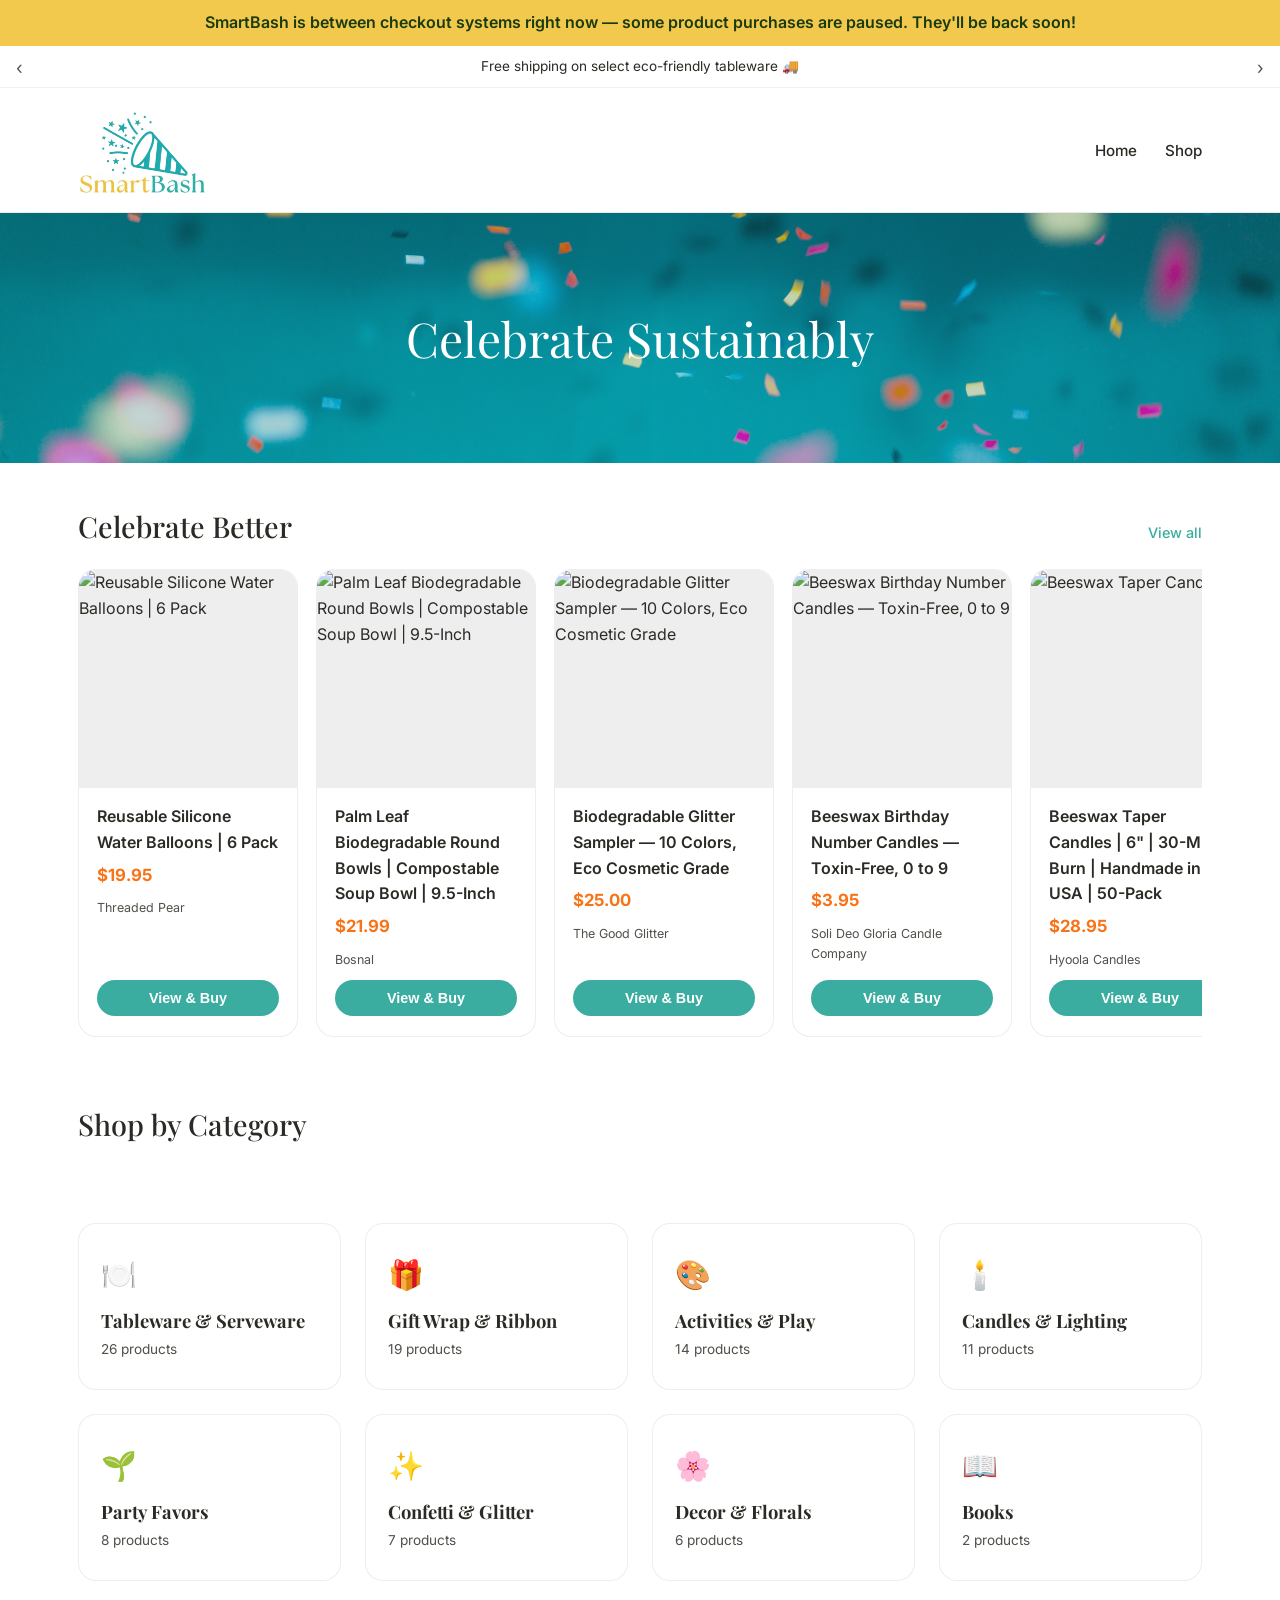
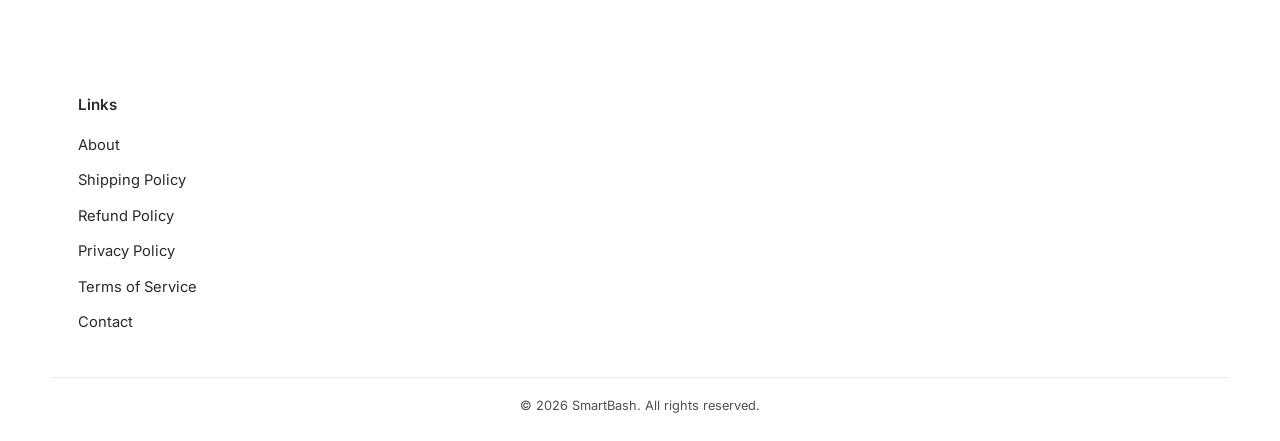
==== commit ae8c351a: "Add files via upload" ====
--- a/index.html
+++ b/index.html
@@ -76,7 +76,7 @@
 
 <div class="modal-overlay" id="product-modal"></div>
 
-<script>window.SMARTBASH_PRODUCTS = [{"handle": "6-pack-reusable-water-ballon", "title": "Reusable Silicone Water Balloons | 6 Pack", "price": "19.95", "vendor": "Threaded Pear", "category": "Outdoor Play", "description": "<p>Summer fun, zero waste.</p>\n<p>These reusable water balloons fill fast, fly far, and come back for more — no cleanup, no mess, no single-use plastic.</p>\n<p>Made from soft, skin-safe silicone with a magnetic self-sealing closure, they're endlessly refillable at 2.76\" each — built for every summer celebration: birthdays, BBQs, beach parties, pool parties, and backyard blowouts.</p>\n<p>Choose your color at checkout — 6 balloons, all the same color.</p>\n<p>One pack, countless summers of fun water fights. 🌿</p>", "image": "https://cdn.shopify.com/s/files/1/0759/0520/4361/files/reusable_water_balloons-6_pack.png?v=1778561763", "tags": "backyard water fun, backyard-play, BBQ, beach toys, beach-party, birthday party toys, birthday-party, eco friendly water balloons, eco-friendly, kids water toys, kids-outdoor-toys, magnetic water balloons, magnetic-closure, no knot water balloons, no waste water balloons, no-waste, outdoor summer fun, party-favors, pool toys, pool-party, quick fill water balloons, reusable water balloons, safe-water-balloons, silicone-water-balloons, single-use-free, summer toys, summer-fun, summer-party, sustainable water toys, Threaded Pear, water-balloons, water-play, zero-waste"}, {"handle": "bosnal-palm-leaf-round-bowl-9-5in", "title": "Palm Leaf Biodegradable Round Bowls | Compostable Soup Bowl | 9.5-Inch", "price": "21.99", "vendor": "Bosnal", "category": "Tableware & Serveware", "description": "<p>Elegant, earthy, and entirely plastic free.</p>\n<p>These 9.5-inch round bowls are crafted from fallen palm leaves, with a natural bamboo-style finish that's sturdy enough for soups, salads, and hearty mains, yet stylish enough for a wedding table.</p>\n<p>100% BPA-free with no chemical additives, microwave and freezer safe, and fully compostable when you are done.</p>\n<ul>\n<li>9.5-inch round, restaurant-grade construction</li>\n<li>100% natural palm leaf, no plastic or wax lining</li>\n<li>Microwave, freezer, and soak safe</li>\n<li>Stackable and sturdy for easy storage and serving</li>\n</ul>", "affiliateUrl": "https://bosnal.com/products/bosnal-palm-leaf-biodegradable-bowls-9-5-inch-round-soup-bowl-25-pcs?sca_ref=12073434.J583rbEm2X", "image": "https://bosnal.com/cdn/shop/files/Image_01_8f66c269-f126-4d83-b940-e536ee4e6f35.jpg?v=1752341769", "tags": "biodegradable bowls, Bosnal, bulk bowls, catering supplies, compostable bowls, disposable bowls, eco-friendly bowls, natural bowls, palm leaf bowls, party supplies, plastic alternative, plastic free, round bowls, soup bowls, sustainable tableware, wedding supplies"}, {"handle": "all-the-stardust-sampler", "title": "Biodegradable Glitter Sampler — 10 Colors, Eco Cosmetic Grade", "price": "25.00", "vendor": "The Good Glitter", "category": "Confetti & Glitter", "description": "<p>Ten bestselling stardusts, one beautiful starting point.</p>\n<p>This sampler includes Blue, Black, Emerald, Gold, Purple, Red, Rosie, Simply, Teal, and HOLO Stardust — all biodegradable, cosmetic grade, and planet-kind.</p>\n<p>Sparkle guilt-free on skin, crafts, or any celebration worth shining for.</p>", "image": "https://cdn.shopify.com/s/files/1/0759/0520/4361/files/glitter_olio.png?v=1778481592", "tags": "Shopify Collective, The Good Glitter", "affiliateUrl": "https://thegoodglitter.com/products/all-stardusts-bundle-9-pieces?ref=smart_bash"}, {"handle": "beeswax-birthday-number-candles-toxin-free-0-9", "title": "Beeswax Birthday Number Candles — Toxin-Free, 0 to 9", "price": "3.95", "vendor": "Soli Deo Gloria Candle Company", "category": "Candles & Lighting", "description": "<p>A golden glow without the synthetic extras.</p>\n<p>Hand-poured from 100% pure beeswax with organic hemp wicks — no synthetic dyes, no fragrances, no toxins.</p>\n<p>Burns evenly, minimal drip, and gives off a natural beeswax warmth.</p>\n<p>Available in numbers 0 through 9.</p>", "image": "https://cdn.shopify.com/s/files/1/0759/0520/4361/files/beeswax-candles-square-crop_90476515-9132-4b91-b240-7fada76275f7.png?v=1778530307", "tags": "beeswax candles, beeswax number candles, birthday cake candles, birthday candles, clean burning, dye free, eco candles, fragrance free, hand poured, hemp wick, natural candles, non-toxic candles, number candles, numbers 0-9, organic hemp wick, paraffin free, pure beeswax, Shopify Collective, Soli Deo Gloria Candle Company, sustainable candles, toxin free, zero waste birthday"}, {"handle": "beeswax-taper-candles-6in-50pack", "title": "Beeswax Taper Candles | 6\" | 30-Min Burn | Handmade in USA | 50-Pack", "price": "28.95", "vendor": "Hyoola Candles", "category": "Candles & Lighting", "description": "<p>Light one and something shifts. The room softens, the table comes alive, and the magic begins.</p>\n<p>These Hyoola medium beeswax candles are handcrafted in the USA from 100% pure beeswax with 100% cotton wicks.</p>\n<p>Clean burning, dripless, and toxin-free — the effortless finishing touch for wedding tables, celebration centerpieces, or any gathering.</p>\n<p>Each slender 6\" taper burns for 30 minutes, stays dripless so your linens stay pristine, and gives off that warm, honey-golden glow that no synthetic candle can replicate.</p>\n<p>No lead, no chemicals, no plastic — just pure beeswax in biodegradable cardboard packaging, better for you and better for our amazing planet.</p>\n<p>Fifty candles. Fifty chances to make a little magic. 🌿</p>", "image": "https://cdn.shopify.com/s/files/1/0759/0520/4361/files/091b8c2a968944a51833b3f64421ef4017d7dad302a481565fc935dc9f04103d.jpg?v=1777180423", "tags": "beeswax candles, bulk candles, celebration candles, clean burning, cotton wick, dripless candles, eco candles, eco party supplies, handmade candles, Hyoola Candles, natural candles, non-toxic candles, party candles, Shopify Collective, SmartBash, sustainable candles, taper candles, USA made, wedding candles"}, {"handle": "beeswax-wrap-bulk-roll-puakenikeni-bee-print", "title": "Beeswax Gift Wrap Roll | Reusable Food Wrap Too | Hawaiian Floral & Bee Design", "price": "28.99", "vendor": "Meli Wraps", "category": "Gift Wrap & Ribbon", "description": "<div>\n<div>\n<p><strong>The innovative gift wrap that keeps on giving — literally.</strong></p>\n<p>Wrap your present in this gorgeous Hawaiian floral beeswax-infused fabric, and the lucky recipient gets two gifts in one: a beautifully wrapped present <em>and</em> a reusable beeswax food wrap they'll use for years.</p>\n<p>Cut to any size for wrapping gifts, then after the party the recipient can cut this into pieces for covering leftovers, cheese, avocados, sandwiches, and snacks. No more plastic wrap, ever.</p>\n<p><meta charset=\"utf-8\">Cut with regular scissors, or with pinking shears for a fancy edge.</p>\n</div>\n</div>\n<div>\n<div>\n<p>Made by Hawaii-based Meli Wraps with organic cotton, Hawaiian beeswax, tree resin, and plant oils.</p>\n<p>Reusable for up to 150 washes or 1-2 years. Simply wash with mild dish soap and cool water, air dry.</p>\n</div>\n</div>\n<div>\n<div>\n<p>The Puakenikeni — Hawaii's beloved fragrant \"ten-cent flower\" — inspired this print, paired with a sweet bee design.</p>\n</div>\n</div>\n<div>\n<div>\n<p>Bulk roll 13.5\" x 42\"</p>\n</div>\n</div>", "image": "https://cdn.shopify.com/s/files/1/0759/0520/4361/files/D2855E1E-14BA-4FF1-BB04-9E7E4A6E8F21.jpg?v=1777753124", "tags": "bee print, beeswax food wrap, beeswax gift wrap, beeswax wrap, biodegradable, bulk roll, compostable, eco-friendly, eco-friendly gift wrap, food storage wrap, Hawaiian floral, Hawaiian print, Meli Wraps, organic cotton, plastic free gift wrap, plastic wrap alternative, puakenikeni, reusable food wrap, reusable gift wrap, Shopify Collective, sustainable gift wrap, zero waste", "affiliateUrl": "https://www.awin1.com/cread.php?awinmid=34357&awinaffid=3034965&ued=https%3A%2F%2Fwww.meliwraps.com%2Fproducts%2Fbeeswax-wrap-bulk-roll-puakenikeni-bee-print%3Fvariant%3D49670029115682"}, {"handle": "biodegradable-glitter-sampler-14-colors", "title": "Biodegradable Glitter! Sampler — 14 Colors, Eco Cosmetic Grade", "price": "35.00", "vendor": "The Good Glitter", "category": "Confetti & Glitter", "description": "<p>\"BIODEGRADABLE GLITTER?!!! My dreams have come true!!!\" ... said an actual SmartBash customer.</p>\n<p>Turns out, dreams are made of this. <meta charset=\"utf-8\">✨</p>\n<p>Fourteen cosmetic-grade biodegradable glitter blends — Arctic Sparkle, Faerie Dust, Mermaid Dreams, SeaQuins, Dragon's Delight, Mauve Majesty, and eight more colors.</p>\n<p>Sustainable sparkle for skin, hair, crafts, and every celebration that deserves to absolutely dazzle. 🌿</p>", "image": "https://cdn.shopify.com/s/files/1/0759/0520/4361/files/20230902-012155.jpg?v=1775787535", "tags": "biodegradable glitter, celebration glitter, cosmetic grade glitter, craft glitter, eco friendly glitter, eco glitter, ethical glitter, festival glitter, glitter sampler, glitter set, hair glitter, party glitter, planet friendly glitter, skin safe glitter, sustainable glitter, sustainable sparkle, The Good Glitter", "affiliateUrl": "https://thegoodglitter.com/products/blend-samplers?ref=smart_bash"}, {"handle": "birch-wood-coffee-stirrers-biodegradable-1000-pack", "title": "Birch Wood Coffee Stirrers — Biodegradable, 1000-Pack, 5.5\"", "price": "20.95", "vendor": "Elevate Marketplace", "category": "Tableware & Serveware", "description": "<p>A thousand reasons to ditch the plastic stirrer.</p>\n<p>These 5.5\" birch wood stir sticks are compostable, biodegradable, and sturdy enough for thick liquids.</p>\n<p>No washing, no plastic guilt, no soggy paper.</p>\n<p>Perfect for coffee, tea, cocktails, and any event where you'd rather not think about the stirrer.</p>\n<p>Pack of 1000.<span></span></p>", "image": "https://cdn.shopify.com/s/files/1/0759/0520/4361/files/58ba9a217c46091b656271effb056048.jpg?v=1775785985", "tags": "bar-supplies, BBQ, biodegradable, birch-wood, birthday-party, cafe-supplies, cocktail-party, coffee-shop, coffee-stirrers, compostable, disposable, eco-friendly, Elevate Marketplace, Father's-Day, food-truck, Fourth-of-July, Memorial-Day, Midsummer, outdoor-party, party-supplies, picnic, plastic-free, restaurant-supplies, Shopify Collective, tableware, zero-waste"}, {"handle": "birch-wood-cutlery-100pc", "title": "Natural Birch Wood Cutlery Set — 6.5\", 100 Pieces", "price": "22.95", "vendor": "Bosnal", "category": "Tableware & Serveware", "description": "<p>A hundred utensils, every one an act of love for the earth — just 23¢ each.</p>\n<p>Made from sustainably sourced birch wood — biodegradable, compostable, and free from inks, dyes, and bleach.</p>\n<p>Includes 50 forks, 25 spoons, and 25 knives, all 6.5\" and splinter-free.</p>\n<p>Sturdy enough for meat, soak-proof throughout the meal.</p>", "image": "https://cdn.shopify.com/s/files/1/0759/0520/4361/files/Image_01_8efac80f-b3cb-412c-8524-273f6b99c563.jpg?v=1775783953", "tags": "BBQ, biodegradable, birch-wood, birthday-party, bleach-free, Bosnal, cafe-supplies, compostable, disposable-cutlery, dye-free, eco-friendly, Father's-Day, food-service, food-truck, forks, Fourth-of-July, knives, Memorial-Day, outdoor-party, party-supplies, picnic, plastic-free, restaurant-supplies, Shopify Collective, spoons, tableware, Tags: wooden-cutlery, utensils, zero-waste", "affiliateUrl": "https://bosnal.com/products/bosnal-wooden-disposable-cutlery-set-6-5-inch-100-pcs?sca_ref=12073434.J583rbEm2X"}, {"handle": "birch-wood-forks-1000pk", "title": "Compostable Birch Wood Forks — 1000-Pack, Full Size", "price": "49.95", "vendor": "Elevate Marketplace", "category": "Tableware & Serveware", "description": "<div>\n<p>A thousand forks that won't outlive the party.</p>\n<p>These 6.3\" A-grade birch wood forks are FSC and FDA certified, PFAS-free, and compostable in your green bin.</p>\n<p>Smooth, sturdy, and suitable for hot and cold foods.</p>\n<p>Comes in 10 bags of 100 — easy to store, easy to use, easy on the planet.<meta charset=\"UTF-8\"></p>\n</div>\n<hr data-end=\"1113\" data-start=\"1110\">", "image": "https://cdn.shopify.com/s/files/1/0759/0520/4361/files/31c038b8957d2c57e4029e2d2d596877.jpg?v=1775785956", "tags": "BBQ, biodegradable, birthday-party, bulk, cafe-supplies, compostable, cutlery, eco-friendly, Elevate Marketplace, Father's-Day, FDA-approved, food-service, food-truck, forks, Fourth-of-July, FSC-certified, graduation, Great — this one has actual certifications to list!  Tags: birch-wood, Memorial-Day, Midsummer, outdoor-party, party-supplies, PFAS-free, picnic, plastic-free, restaurant-supplies, Shopify Collective, tableware, zero-waste", "affiliateUrl": "https://bosnal.com/products/bosnal-disposable-wooden-fork-bulk-pack-1000-pcs-made-from-100-natural-wood?sca_ref=12073434.J583rbEm2X"}, {"handle": "birthday-horse-pinata-handmade-22-inch", "title": "Horse Piñata — Handmade, 22\" with String Mane", "price": "165.0", "vendor": "mamaspinatas", "category": "Piñatas & Games", "description": "<p>Handmade from corrugated cardboard, paper maché, and crepe paper — this 22\" horse piñata is ready to steal the show.</p>\n<p>Festive colors, flowing string mane, and plenty of room for candy and small toys.</p>\n<p>All biodegradable materials — no plastic, no guilt, just the good kind of mess!</p>\n<p>Ships empty; candy pre-fill available for an extra fee.</p>\n<p><meta charset=\"utf-8\"><span>Want custom colors or accessories? Add details at checkout.</span></p>", "image": "https://cdn.shopify.com/s/files/1/0759/0520/4361/files/H1.webp?v=1775790225", "tags": "22 inch pinata, animal pinata, biodegradable pinata, birthday party, birthday pinata, candy fill, corrugated cardboard, cowboy party, crepe paper, custom pinata, eco party, farm party, handmade pinata, horse pinata, kids party, mamaspinatas, no plastic, paper mache pinata, party activity, party centerpiece, Shopify Collective, sustainable party, western party"}, {"handle": "bosnal-sugarcane-bagasse-compostable-bowls-16-oz-round", "title": "Compostable Sugarcane Bowls – 16 oz | Round | Pack of 50 or 100", "price": "18.95", "vendor": "Bosnal", "category": "Tableware & Serveware", "description": "<p>Right-sized for the everyday meal, right for the planet.</p>\n<p>These 16 oz round bowls are made from sugarcane bagasse — the fibrous byproduct left over when sugarcane is processed into sugar — turned into compostable tableware sturdy enough for soups, salads, pastas, and desserts.</p>\n<p>The natural matte finish looks good at any table, from weeknight dinners to backyard gatherings.</p>\n<ul>\n<li>100% plant-based — made from sugarcane fiber</li>\n<li>Compostable and biodegradable</li>\n<li>Microwave-safe for easy reheating</li>\n<li>BPA-free and plastic-free</li>\n<li>No wax or synthetic coatings</li>\n<li>Freezer-safe for meal prep</li>\n</ul>\n<p><strong>Pack of 50 — $18.95</strong><br><strong>Pack of 100 — $27.95</strong></p>", "image": "https://cdn.shopify.com/s/files/1/0759/0520/4361/files/Image06_130982cb-9e4c-48e7-8e32-e8b544381f29.jpg?v=1775783875", "tags": "16oz, bagasse, biodegradable, Bosnal, bowls, BPA-free, compostable, dessert bowls, eco-friendly, everyday dining, freezer-safe, microwave-safe, party supplies, plant-based, plastic-free, salad bowls, Shopify Collective, soup bowls, sugarcane, tableware", "affiliateUrl": "https://bosnal.com/products/16-oz-round-bagasse-compostable-bowls?sca_ref=12073434.J583rbEm2X"}, {"handle": "bosnal-sugarcane-bagasse-compostable-bowls-32-oz-round", "title": "Compostable Sugarcane Bowls – 32 oz | Round | Pack of 50 or 100", "price": "24.95", "vendor": "Bosnal", "category": "Tableware & Serveware", "description": "<p>Big enough for the soup, kind enough for the planet.</p>\n<p>These 32 oz round bowls are made from sugarcane bagasse — the fibrous byproduct left over when sugarcane is processed into sugar — transformed into sturdy, compostable tableware.</p>\n<p>Deep enough for soups, curries, pastas, and hearty salads, with a natural matte finish that looks good on any table.</p>\n<ul>\n<li>100% plant-based — made from sugarcane fiber</li>\n<li>Compostable and biodegradable</li>\n<li>Microwave-safe for easy reheating</li>\n<li>BPA-free and plastic-free</li>\n<li>No wax or synthetic coatings</li>\n<li>Freezer-safe for meal prep</li>\n</ul>\n<p><strong>Pack of 50 — $24.95</strong><br><strong>Pack of 100 — $44.95</strong></p>", "image": "https://cdn.shopify.com/s/files/1/0759/0520/4361/files/Image06_71b49df7-23e2-4f5d-b5f7-cc93f033d2c1.jpg?v=1775784445", "tags": "bagasse, biodegradable, Bosnal, bowls, BPA-free, compostable, eco-friendly, freezer-safe, microwave-safe, party supplies, plant-based, plastic-free, salad bowls, Shopify Collective, soup bowls, sugarcane, tableware", "affiliateUrl": "https://bosnal.com/products/32-oz-round-bagasse-compostable-bowls?sca_ref=12073434.J583rbEm2X"}, {"handle": "bosnal-sugarcane-bagasse-compostable-plates-10-inch-oval", "title": "Compostable Sugarcane Plates – 10\" Oval", "price": "21.95", "vendor": "Bosnal", "category": "Tableware & Serveware", "description": "<p>When the plate shape actually matters, go oval.</p>\n<p>These 10-inch compostable sugarcane plates give you just enough extra room for mains, sides, and anything that needs a little breathing space — without the stiff, institutional feel of a round disposable.</p>\n<p>Made from 100% sugarcane bagasse — a renewable byproduct of sugar production — they're fully compostable and biodegradable when you're done.</p>\n<ul>\n<li>\n<strong>10\" oval shape</strong> — ideal for plated mains, buffet service, and catered events</li>\n<li>\n<strong>100% sugarcane bagasse</strong> — plant-based, plastic-free, and wax-free</li>\n<li>\n<strong>Compostable &amp; biodegradable</strong> — home and commercial compost compatible</li>\n<li>\n<strong>Microwave-safe &amp; BPA-free</strong> — handles hot food without warping or leaching</li>\n<li>\n<strong>Leak-resistant construction</strong> — holds sauces, dressings, and moist dishes</li>\n</ul>\n<p><strong>Pack of 50 — $21.95</strong> ($0.44/plate)</p>\n<p><strong>Pack of 100 — $34.95</strong> ($0.35/plate — best value)</p>", "image": "https://cdn.shopify.com/s/files/1/0759/0520/4361/files/Image_04_0ff1f583-f551-4f6d-9c95-914bc2186605.jpg?v=1775783868", "tags": "bagasse plates, biodegradable plates, Bosnal, bpa free plates, catering supplies, compostable plates, compostable tableware, dinner plates, disposable plates, eco friendly plates, microwave safe plates, oval plates, party plates, plant based plates, Shopify Collective, sugarcane plates, sustainable plates", "affiliateUrl": "https://bosnal.com/products/10-inch-oval-bagasse-compostable-plates?sca_ref=12073434.J583rbEm2X"}, {"handle": "burlap-roll-jute-14in-30ft", "title": "Burlap Fabric Roll | 14\" x 30ft | Natural Jute", "price": "34.95", "vendor": "VYSN", "category": "Gift Wrap & Ribbon", "description": "<p>Thirty feet of rustic, biodegradable possibility.</p>\n<p>This 14\"-wide burlap roll is made from 100% natural jute fiber — dense, durable, and fray-resistant.</p>\n<p>Use it for wedding décor, party table runners, wreaths, gift wrapping, plant wraps, or anything that calls for natural texture and warmth.</p>\n<p>Breathable enough for garden use, beautiful enough for the dinner table.</p>", "image": "https://cdn.shopify.com/s/files/1/0759/0520/4361/files/d0102hs0g4p.jpg?v=1775786663", "tags": "baby-shower, biodegradable, birthday-party, bridal-shower, burlap, compostable, crafts, DIY, eco-friendly, fabric-roll, garden, gift-wrapping, graduation, jute, natural-fiber, outdoor-party, party-decor, party-supplies, plant-wrap, plastic-free, rustic, Shopify Collective, table-runner, VYSN, wedding, wedding-decor, wreath-making, zero-waste", "affiliateUrl": "https://www.vysn.com/products/burlap-fabric-roll-burlap-tree-wrap-14-in-x-30-ft-for-crafts-plants"}, {"handle": "butterfly-solar-lantern-copper-outdoor", "title": "Butterfly Solar Lantern — Outdoor Waterproof LED, Copper Metal", "price": "22.95", "vendor": "Deal US", "category": "Candles & Lighting", "description": "<p>Solar-powered and stunning after dark.</p>\n<p>This copper metal lantern features a hollow butterfly and dandelion pattern that projects warm light onto your garden, patio, or porch. No cords, no electricity — just clean solar energy doing the work.</p>\n<p>IP65 waterproof rated, lights up automatically at night, and built to last outdoors.</p>\n<p>A beautiful, sustainable addition to any outdoor space.</p>", "image": "https://cdn.shopify.com/s/files/1/0759/0520/4361/files/81qznfgorlL.jpg?v=1775788348", "tags": "butterfly decor, butterfly lantern, copper lantern, dandelion pattern, Deal US, eco lighting, garden decor, garden party, IP65, LED lantern, metal lantern, no electricity, outdoor lantern, outdoor party, party lighting, patio decor, porch decor, Shopify Collective, solar garden light, solar lantern, solar powered, sustainable lighting, waterproof lantern, wedding decor"}, {"handle": "cheers-icon-confetti-popper", "title": "Cheers Icon Confetti Popper — Biodegradable", "price": "4.95", "vendor": "Emergency Confetti", "category": "Confetti & Glitter", "description": "<p>One pull, one cheer, one shower of color.</p><p>Clinking glass illustration with biodegradable confetti in green, teal, blush, blue, and red. Perfect for cocktail parties, New Year's, toasts, and any gathering worth celebrating loudly.</p>", "image": "https://cdn.shopify.com/s/files/1/0759/0520/4361/files/EC193.CheersRetroPopper.png?v=1775783484", "tags": "bachelorette, biodegradable-confetti, birthday-party, celebration, cheers, cocktail-party, confetti-popper, eco-confetti, eco-friendly-party, Emergency Confetti, engagement-party, graduation-party, new-years, party-popper, Shopify Collective, toast, wedding, zero-waste-party"}, {"handle": "citronella-soy-candle-13oz-natural-bug-repellent", "title": "Not Today, Bugs — Citronella Soy Candle, 13oz", "price": "25.0", "vendor": "Slow North", "category": "Candles & Lighting", "description": "<p>More sunset, fewer mosquitoes.</p>\n<p>This 2-wick soy candle is hand-poured in small batches with 100% cotton wicks and a custom blend of lavender, citronella, lemongrass, geranium, and patchouli essential oils.</p>\n<p>Natural, biodegradable soy wax in a reusable <meta charset=\"utf-8\">13-ounce gold tin. </p>\n<p>An all-natural alternative to chemical repellants.</p>", "image": "https://cdn.shopify.com/s/files/1/0759/0520/4361/files/Not-Today-Bugs-Mosquito-Candle-Slow-North-3.jpg?v=1775783666", "tags": "13oz, 2-wick, all-natural, backyard, bug repellent, citronella, citronella candle, cotton wick, DEET-free, eco-friendly, essential oils, geranium, gift ready, gold tin, hand-poured, host gift, insect repellent, lavender, lemongrass, natural bug repellent, non-toxic, outdoor candle, outdoor entertaining, outdoor party, patchouli, patio candle, reusable tin, Shopify Collective, Slow North, small batch, soy candle, soy wax, summer entertaining, sustainable"}, {"handle": "cloth-gift-bags-set-of-4", "title": "Cloth Gift Bags — Organic Cotton, Set of 4", "price": "15.99", "vendor": "Organic Cotton Mart", "category": "Gift Wrap & Ribbon", "description": "<p>The bag that keeps giving long after the gift is opened.</p><p>Made from 100% organic cotton — machine washable, reusable, and free from plastic or harsh chemicals. Two sizes (8\"x10\" and 11.5\"x16\") in polka dot and gift print. Comes in a set of 4.</p>", "image": "https://cdn.shopify.com/s/files/1/0759/0520/4361/files/fabric-gift-bags-drawstring.jpg?v=1775775557", "tags": "Organic Cotton Mart, Shopify Collective"}, {"handle": "compostable-birch-wood-spoons-6-3-length-1000-count", "title": "Compostable Birch Wood Spoons – 6.3\" | 1000 Count", "price": "49.95", "vendor": "Elevate Marketplace", "category": "Tableware & Serveware", "description": "<p>Real wood. Real simple. Real good for the planet.</p>\n<p>These 6.3\" birch wood spoons are smooth, sturdy, and fully compostable — everything you need for a beautiful spread without the plastic guilt.</p>\n<p>Whether you're serving gelato at a summer party or soup at a school fundraiser, these spoons do the job gracefully and go back to the earth when they're done.</p>\n<p>FSC certified and FDA compliant. No PFAS. No plastic.</p>\n<p>Just clean, A-grade birch wood that works as hard as it looks good.</p>\n<ul>\n<li>6.3\" length — the perfect size for any occasion</li>\n<li>Premium A-grade birch wood — smooth finish, no splinters</li>\n<li>1,000 spoons per box (10 bags of 100)</li>\n<li>Safe for hot and cold foods, freezer safe</li>\n<li>Compostable — toss in your green bin</li>\n<li>Compliant with single-use cutlery policies</li>\n</ul>\n<p><em>Because the details of a beautiful party matter — right down to the spoon.</em> 🌿</p>", "image": "https://cdn.shopify.com/s/files/1/0759/0520/4361/files/5530b35d1dc6c84675d8135040a4ed46.jpg?v=1777177876", "tags": "1000 count, A-grade birch, biodegradable cutlery, birch wood spoons, bulk spoons, catering supplies, compostable spoons, disposable spoons, eco cutlery, eco tableware, Elevate Marketplace, FDA compliant, FSC certified, gelato spoons, party supplies, PFAS free, plastic free, school fundraiser, Shopify Collective, single use cutlery compliant, sustainable party, wooden spoons", "affiliateUrl": "https://bosnal.com/products/bosnal-disposable-wooden-spoon-bulk-pack-1000-pcs-made-from-100-natural-wood?sca_ref=12073434.J583rbEm2X"}, {"handle": "compostable-dinner-plates-french-creme-10-5-inch-30-pack", "title": "Compostable Dinner Plates | French Crème | Wavy Edge | 10.5\" | 30-Pack", "price": "19.95", "vendor": "Deal US", "category": "Tableware & Serveware", "description": "<p>The elegance of white, without the waste.</p>\n<p>These 10.5\" dinner plates have a graceful wavy edge that looks anything but disposable — polished enough for a wedding table, practical enough for every celebration.</p>\n<p>Made from biodegradable straw fiber, free from plastic and wax linings.</p>\n<p>Sturdy, microwave-safe, and BPI-certified compostable.</p>\n<p>Thirty plates, one beautiful table. 🌿</p>\n<p>Pack of 30.</p>", "image": "https://cdn.shopify.com/s/files/1/0759/0520/4361/files/open-uri20251128-921048-s0imzh.jpg?v=1775784643", "tags": "10-inch-plates, 30-pack, baby-shower, biodegradable-plates, birthday-party, BPI-certified, bridal-shower, compostable-dinnerware, compostable-plates, Deal US, dinner-plates, eco-friendly-plates, eco-party-supplies, elegant-dining, elegant-plates, french-creme-plates, garden-party, graduation-party, microwave-safe, mothers-day, no-plastic, no-wax, Shopify Collective, straw-fiber-plates, sustainable-tableware, wavy-edge-plates, wedding-plates, zero-waste-party"}, {"handle": "compostable-food-trays-10in-rectangle", "title": "Compostable Sugarcane Food Trays — 10\", 5-Compartment Rectangle", "price": "28.95", "vendor": "Bosnal", "category": "Tableware & Serveware", "description": "<p>Five compartments, every one an act of love for the earth — just 55¢ each.</p>\n<p>Made from 100% sugarcane bagasse — renewable, biodegradable, and compostable.</p>\n<p>Keeps five portions separate and tidy.</p>\n<p>Microwave-safe, BPA-free, and grease-resistant for hot or cold foods.</p>", "image": "https://cdn.shopify.com/s/files/1/0759/0520/4361/files/Image06_21e54850-824f-48db-baf5-e3e97ae0f2a8.jpg?v=1775783972", "tags": "5 compartment trays, bagasse trays, biodegradable trays, Bosnal, catering supplies, compostable tableware, compostable trays, eco trays, food trays, food truck supplies, meal prep, plastic-free, school lunch trays, Shopify Collective, sugarcane trays, sustainable party supplies", "affiliateUrl": "https://bosnal.com/products/5-compartment-bagasse-compostable-tray?sca_ref=12073434.J583rbEm2X"}, {"handle": "compostable-food-trays-5comp-400pk", "title": "Compostable Sugarcane Food Trays – 5-Compartment | Case of 400", "price": "99.95", "vendor": "Bosnal", "category": "Tableware & Serveware", "description": "<p>Four hundred trays, one less reason to use plastic.</p>\n<p>Made from 100% sugarcane bagasse — renewable, biodegradable, and compostable. </p>\n<p>Five compartments, microwave-safe, BPA-free, and grease-resistant. Built for catering, restaurants, and large events.</p>\n<p><meta charset=\"utf-8\">Case of 400 (16 sets of 25)</p>", "image": "https://cdn.shopify.com/s/files/1/0759/0520/4361/files/Image01_014f37f6-a22a-448a-850d-e97d704e4337.jpg?v=1775768576", "tags": "5-compartment, BBQ, biodegradable, Bosnal, BPA-free, bulk, cafe-supplies, catering, compostable, eco-friendly, Father's-Day, food-service, food-trays, food-truck, Fourth-of-July, graduation, grease-resistant, large-event, Memorial-Day, microwave-safe, Midsummer, outdoor-party, party-supplies, picnic, plastic-free, restaurant-supplies, Shopify Collective, sugarcane-bagasse, tableware, zero-waste", "affiliateUrl": "https://bosnal.com/products/5-compartment-bagasse-compostable-trays-400-pcs?sca_ref=12073434.J583rbEm2X"}, {"handle": "compostable-plates-10in-3compartment", "title": "Compostable Sugarcane Plates — 10\", 3-Compartment, Round | Bagasse", "price": "22.95", "vendor": "Bosnal", "category": "Tableware & Serveware", "description": "<p>Keep it all in order — and out of a landfill.</p>\n<p>Made from 100% sugarcane bagasse — renewable, biodegradable, and compostable.</p>\n<p>Three compartments keep entrees and sides separate. Microwave-safe, BPA-free, and grease-resistant for hot or cold foods.</p>", "image": "https://cdn.shopify.com/s/files/1/0759/0520/4361/files/Image06_cab46ab3-bc0e-4498-909b-3b12b6d0a9d5.jpg?v=1775783913", "tags": "BBQ, biodegradable, birthday-party, Bosnal, BPA-free, cafe-supplies, compartment-plates, compostable, disposable-plates, eco-friendly, food-service, food-truck, grease-resistant, microwave-safe, outdoor-party, party-supplies, picnic, plates, restaurant-supplies, Shopify Collective, sugarcane-bagasse, tableware, zero-waste", "affiliateUrl": "https://bosnal.com/products/10-inch-round-3-compartment-bagasse-compostable-plates?sca_ref=12073434.J583rbEm2X"}, {"handle": "compostable-plates-7in-round", "title": "Compostable Sugarcane Plates — 7\", Round", "price": "17.95", "vendor": "Bosnal", "category": "Tableware & Serveware", "description": "<p>Small plate, big principles.</p>\n<p>Made from 100% sugarcane bagasse — renewable, biodegradable, and compostable.</p>\n<p>Sturdy enough for snacks, desserts, and small meals.</p>\n<p>Microwave-safe, BPA-free, and leak-resistant.</p>", "image": "https://cdn.shopify.com/s/files/1/0759/0520/4361/files/Image06_27d7f908-7503-4c07-9835-c8ab7a625585.jpg?v=1775783962", "tags": "BBQ, biodegradable, birthday-party, Bosnal, BPA-free, cafe-supplies, compostable, dessert-plates, eco-friendly, Father's-Day, food-service, food-truck, Fourth-of-July, graduation, leak-resistant, Memorial-Day, microwave-safe, Midsummer, outdoor-party, party-supplies, picnic, plastic-free, plates, restaurant-supplies, Shopify Collective, small-plates, sugarcane-bagasse, tableware, zero-waste", "affiliateUrl": "https://bosnal.com/products/7-inch-round-bagasse-compostable-plates-500-pcs?sca_ref=12073434.J583rbEm2X"}, {"handle": "compostable-sugarcane-clamshell-9in-3compartment", "title": "Compostable Sugarcane Clamshell Boxes — 9\", 3-Compartment | Square", "price": "34.95", "vendor": "Bosnal", "category": "Tableware & Serveware", "description": "<p>From sugarcane field to compost bin — with a meal in between.</p>\n<p>These 9\" square clamshells are made from 100% sugarcane bagasse — the fiber left after juice extraction. Biodegradable, compostable, and naturally grease-resistant. Three compartments keep everything separated cleanly.</p>\n<p>Microwave-safe, freezer-safe, BPA-free, and wax-free.</p>\n<p>No plastic, no petroleum.</p>\n<p>Perfect for meal prep, catering, takeout, and event service.</p>", "image": "https://cdn.shopify.com/s/files/1/0759/0520/4361/files/Image04_a9912f1e-b320-48ec-ae81-e5ac90922a96.jpg?v=1775784456", "tags": "3-compartment, baby-shower, bagasse, biodegradable, birthday-party, Bosnal, BPA-free, catering, clamshell, compostable, corporate-events, eco-friendly, food-containers, freezer-safe, grease-resistant, meal-prep, microwave-safe, party-supplies, plastic-free, Shopify Collective, sugarcane, sustainable-catering, takeout-containers, wax-free, wedding, zero-waste"}, {"handle": "compostable-sugarcane-cups-lids-8oz", "title": "Compostable Sugarcane Cups & Lids | 8oz", "price": "16.95", "vendor": "Bosnal", "category": "Tableware & Serveware", "description": "<p>Sip responsibly — in every sense. These 8oz cups are made from 100% sugarcane bagasse, a renewable byproduct of sugar production that's fully biodegradable and compostable. Each cup comes with a plant-based flip-top lid that fits snugly, whether you're serving hot coffee or an iced drink.</p>\n\n<p>Available in a <strong>50-pack (~$0.34/cup)</strong> or a <strong>100-pack (~$0.32/cup)</strong> — stock up and save.</p>\n\n<ul>\n  <li>Made from 100% sugarcane bagasse — plastic-free, wax-free, petroleum-free</li>\n  <li>Includes matching plant-based flip-top lid</li>\n  <li>Hot and cold drink safe</li>\n  <li>Microwave-safe, BPA-free, and condensation-resistant</li>\n  <li>Biodegradable and compostable — no landfill guilt</li>\n  <li>Freezer-safe for prep and storage</li>\n</ul>\n\n<p>Perfect for backyard parties, birthday gatherings, baby showers, bridal showers, wedding receptions, holiday parties, corporate events, farmers markets, food trucks, coffee shops, cafes, pop-up restaurants, catering, school events, office kitchens, camping trips, picnics, and everyday sustainable swaps at home.</p>\n\n<p><strong>50-pack — $16.95</strong> (~$0.34/cup)<br>\n<strong>100-pack — $31.95</strong> (~$0.32/cup)</p>", "image": "https://cdn.shopify.com/s/files/1/0759/0520/4361/files/Image05_1a52789d-531a-43a6-b45b-a73ab181b6c2.jpg?v=1775783607", "tags": "bagasse-cups, BBQ, biodegradable-cups, Bosnal, BPA-free, cafe-supplies, coffee-cups, compostable-cups, compostable-lids, cookout, cups-with-lids, eco-friendly-cups, eco-party-supplies, fathers-day, food-service, food-truck, graduation-party, holiday-tableware, hot-cold-cups, labor-day, microwave-safe, outdoor-entertaining, party-cups, restaurant-supplies, Shopify Collective, sugarcane-cups, summer-party, sustainable-tableware, zero-waste-cups", "affiliateUrl": "https://bosnal.com/products/8-oz-bagasse-compostable-cup-with-lid?sca_ref=12073434.J583rbEm2X"}, {"handle": "compostable-sugarcane-dinnerware-set-150-piece-3-compartment-plates-cups-cutlery", "title": "Compostable Sugarcane 3-Compartment Plates | 10\" Round | 50 or 100-Count", "price": "32.95", "vendor": "Bosnal", "category": "Tableware & Serveware", "description": "<p><strong>A full meal, a clean conscience.</strong></p><p>Three-compartment plates keep sides separated, made from sugarcane bagasse, a renewable byproduct of sugar production.</p><p>USDA Certified Biobased Product.</p><ul><li>10\" three-compartment plates — durable, soak-proof, leak-resistant</li><li>Choose 50-count or 100-count at checkout</li><li>Microwave-safe and BPA-free</li><li>Fully compostable — suitable for green bin</li></ul>", "image": "https://cdn.shopify.com/s/files/1/0759/0520/4361/files/Image07_2da7845a-ce93-4c40-939c-083adace4fa1.jpg?v=1775784551", "tags": "150 piece set, 3 compartment plates, bagasse plates, biodegradable, Bosnal, BPA free, bulk tableware, compostable cups, compostable cutlery, compostable dinnerware, compostable plates, eco tableware, microwave safe, party tableware, plant based cutlery, serves 25, Shopify Collective, sugarcane bagasse, sustainable party supplies, USDA certified biobased, zero waste party", "affiliateUrl": "https://bosnal.com/products/10-inch-round-3-compartment-bagasse-compostable-plates?sca_ref=12073434.J583rbEm2X"}, {"handle": "compostable-sugarcane-dinnerware-set-225-piece-16oz", "title": "Compostable Sugarcane Dinnerware Set | 175-Piece | Plates, 16oz Bowls, Cups & Cutlery", "price": "61.95", "vendor": "Bosnal", "category": "Tableware & Serveware", "description": "<p>Everything for the table, nothing for the landfill.</p><p>Plates, bowls, and cups made from 100% sugarcane bagasse — renewable, biodegradable, and compostable.</p><p>Cutlery made from natural wood. Microwave-safe, BPA-free, and leak-resistant.</p><p>175 pieces total — see Bosnal's product page at checkout for the exact item breakdown.</p>", "image": "https://cdn.shopify.com/s/files/1/0759/0520/4361/files/Image01_4dcb15c1-4f3b-497c-833f-1a42d2a9d934.jpg?v=1775783819", "tags": "BBQ, biodegradable, birthday-party, Bosnal, bowls, BPA-free, cafe-supplies, complete-set, compostable, cups, cutlery, dinnerware-set, eco-friendly, Father's-Day, food-service, food-truck, Fourth-of-July, graduation, leak-resistant, Memorial-Day, microwave-safe, Midsummer, outdoor-party, party-supplies, picnic, plastic-free, plates, restaurant-supplies, Shopify Collective, sugarcane-bagasse, tableware, zero-waste", "affiliateUrl": "https://bosnal.com/products/10-inch-7-inch-round-plates-16-oz-bowls-with-cutlery?sca_ref=12073434.J583rbEm2X"}, {"handle": "compostable-sugarcane-dinnerware-set-75-piece-plates-bowls", "title": "Compostable Sugarcane Dinnerware Set | 75-Piece | Plates & Bowls", "price": "29.95", "vendor": "Bosnal", "category": "Tableware & Serveware", "description": "<p>Three sizes, one sustainable source.</p>\n<p>Made from 100% sugarcane bagasse — renewable, biodegradable, and compostable.</p>\n<p>Microwave-safe, BPA-free, and leak-resistant.</p>\n<p>Includes 25 round plates (10\"), 25 round plates (7\"), and 25 bowls (32oz) — 75 pieces total.</p>", "image": "https://cdn.shopify.com/s/files/1/0759/0520/4361/files/Image01_3912926a-5590-4a01-b452-52ded31a85b5.jpg?v=1775783943", "tags": "75-piece, bagasse-plates, bagasse-tableware, BBQ, biodegradable, biodegradable-plates, birthday-party, Bosnal, bowls, BPA-free, cafe-supplies, complete-set, compostable, compostable-bowls, compostable-dinnerware, compostable-plates, dinnerware-set, eco-friendly, eco-friendly-tableware, eco-party-supplies, Father's-Day, food-service, food-truck, Fourth-of-July, graduation, leak-resistant, Memorial-Day, microwave-safe, Midsummer, outdoor-party, party-supplies, party-tableware, picnic, plastic-free, plates, plates-and-bowls, restaurant-supplies, Shopify Collective, sugarcane-bagasse, sugarcane-plates, sustainable-tableware, tableware, zero-waste, zero-waste-tableware", "affiliateUrl": "https://bosnal.com/products/10-inch-7-inch-round-plates-with-32-oz-bowls?sca_ref=12073434.J583rbEm2X"}, {"handle": "compostable-sugarcane-plates-10-inch-round", "title": "Compostable Sugarcane Bowl | 10\" Round", "price": "16.95", "vendor": "Bosnal", "category": "Tableware & Serveware", "description": "<p>The bowl that does the job and disappears afterward.</p><p>Made from 100% sugarcane bagasse — renewable, biodegradable, and home-compostable.</p><p>Sturdy for hot and cold foods — great for pasta, soup, salad, or anything saucy. Microwave-safe, BPA-free, and leak-resistant.</p><p>Natural matte finish.</p>", "image": "https://cdn.shopify.com/s/files/1/0759/0520/4361/files/Image06_8fb50d71-88cd-4771-8cfd-accea76d6598.jpg?v=1775783905", "tags": "10-inch-plates, bagasse-plates, BBQ, biodegradable, biodegradable-plates, birthday-party, Bosnal, BPA-free, cafe-supplies, compostable, compostable-plates, cookout, dinner-plates, eco-friendly, eco-friendly-plates, eco-party-supplies, Father's-Day, food-service, food-truck, Fourth-of-July, graduation, graduation-party, holiday-tableware, home-compostable, labor-day, leak-resistant, Memorial-Day, microwave-safe, Midsummer, outdoor-entertaining, outdoor-party, party-plates, party-supplies, picnic, plastic-free, plates, restaurant-supplies, round-plates, Shopify Collective, sugarcane-bagasse, sugarcane-plates, summer-party, sustainable-tableware, tableware, zero-waste, zero-waste-tableware", "affiliateUrl": "https://bosnal.com/products/10-inch-round-bagasse-compostable-plates?sca_ref=12073434.J583rbEm2X"}, {"handle": "compostable-sugarcane-plates-10in-500-case", "title": "Compostable Sugarcane Plates — 10\", 500-Piece Case", "price": "84.95", "vendor": "Bosnal", "category": "Tableware & Serveware", "description": "<p>Five hundred plates, every one an act of love for the earth — just 17¢ each.</p>\n<p>Made from 100% sugarcane bagasse — renewable, biodegradable, and compostable.</p>\n<p>Microwave and freezer safe, BPA-free, and plastic-free.</p>\n<p>Built for catering, events, and restaurants.</p>\n<p>Case of 500 (20 sets of 25).</p>", "image": "https://cdn.shopify.com/s/files/1/0759/0520/4361/files/Image_01_8949cdb1-69e7-422b-9d47-6a8dbda40833.jpg?v=1775783888", "tags": "10 inch plates, bagasse plates, biodegradable plates, Bosnal, bulk plates, catering plates, compostable plates, compostable tableware, dinner plates, eco plates, food truck supplies, plastic-free, restaurant supplies, Shopify Collective, sugarcane plates, sustainable party supplies", "affiliateUrl": "https://bosnal.com/products/10-inch-round-bagasse-compostable-plates-500-pcs?sca_ref=12073434.J583rbEm2X"}, {"handle": "compostable-sugarcane-plates-10in-7in-set", "title": "Compostable Sugarcane Plates — 10\" & 7\" Round Set | Bagasse", "price": "22.95", "vendor": "Bosnal", "category": "Tableware & Serveware", "description": "<p>Two sizes for every part of the meal.</p>\n<p>Made from 100% sugarcane bagasse — the fiber left after juice extraction. Renewable, biodegradable, and compostable.</p>\n<p>10\" for mains, 7\" for sides and desserts. Microwave-safe, BPA-free, and leak-resistant. No plastic, no wax, no petroleum.</p>", "image": "https://cdn.shopify.com/s/files/1/0759/0520/4361/files/Image01_772c121e-f472-4d8a-b7a1-a259afc5536f.jpg?v=1775783854", "tags": "baby-shower, bagasse, barbecue, BBQ, biodegradable, biodegradable-plates, birthday-party, Bosnal, BPA-free, cafe-supplies, catering, compostable, compostable-plates, dessert-plates, dinner-plates, eco-friendly, Father's-Day, food-service, food-truck, Fourth-of-July, graduation, leak-resistant, Memorial-Day, microwave-safe, Midsummer, outdoor-party, party-plates, party-supplies, picnic, plastic-free, plates, restaurant-supplies, round-plates, Shopify Collective, sugarcane, sugarcane-bagasse, sustainable-tableware, tableware, wax-free, wedding, zero-waste", "affiliateUrl": "https://bosnal.com/products/10-inch-and-7-inch-round-plates?sca_ref=12073434.J583rbEm2X"}, {"handle": "compostable-sugarcane-plates-7in-500-case", "title": "Compostable Sugarcane Plates — 7\", 500-Piece Case", "price": "74.95", "vendor": "Bosnal", "category": "Tableware & Serveware", "description": "<p>Five hundred small plates for every big occasion.</p>\n<p>Made from 100% sugarcane bagasse — renewable, biodegradable, and compostable.</p>\n<p>All that complete sustainability for just 15¢ each!</p>\n<p>Case of 500 (20 sets of 25).</p>\n<p>Microwave and freezer safe, BPA-free, and plastic-free.</p>\n<p>Perfect for catering, restaurants, and events.</p>", "image": "https://cdn.shopify.com/s/files/1/0759/0520/4361/files/Image_01_b607b902-2a9c-431e-a0a1-6c7acc7563ba.jpg?v=1775783831", "tags": "7 inch plates, bagasse plates, biodegradable plates, Bosnal, bulk plates, catering plates, compostable plates, compostable tableware, eco plates, food truck supplies, plastic-free, Shopify Collective, small plates, sugarcane plates, sustainable party supplies", "affiliateUrl": "https://bosnal.com/products/7-inch-round-bagasse-compostable-plates-500-pcs?sca_ref=12073434.J583rbEm2X"}, {"handle": "creative-painting-bundle-all-natural-paints-tools-for-kids", "title": "Creative Painting Bundle | All Natural Paints & Tools for Kids", "price": "64.95", "vendor": "Elseware Unplug", "category": "Craft & Activity Kits", "description": "<p>Everything a budding artist needs — nothing synthetic, nothing wasteful.</p>\n<p>This beautifully curated bundle includes All Natural Finger Paint, Milk Paint (tempera), and an 8-piece paintbrush set, all tucked into a reusable canvas bag. Made with safe, non-toxic ingredients and sustainable materials — designed for hands-on exploration, imaginative play, and screen-free creativity.</p>\n<p>Perfect for home, travel, or gifting. For kids of all ages who love to make things. 🌿</p>", "image": "https://cdn.shopify.com/s/files/1/0759/0520/4361/files/Bundle_4_2025_1.png?v=1778385875", "tags": "art-bundle, back-to-school, birthday-gift, budding-artist, canvas-bag, creative-play, eco-friendly, eco-friendly-kids, elseware, elseware unplug, finger-paint, gift-for-kids, holiday-gift, homeschool, kids-activities, kids-art-supplies, kids-gift, kids-painting, milk-paint, natural-art-supplies, natural-paint, non-toxic-paint, paintbrush-set, rainy-day-activity, screen-free, Shopify Collective, sustainable-gift, sustainable-toys, teacher-gift, tempera-paint, toddler-art"}, {"handle": "earth-paints-handmade-set-of-6-natural-colors", "title": "Earth Paints | Handmade Natural Pigment Paint Set — 6 Colors", "price": "44.95", "vendor": "Elseware Unplug", "category": "Craft & Activity Kits", "description": "<p><strong>Proof that eco doesn't mean compromising on beauty or quality. Quite the opposite.</strong></p>\n<p>Set these up at your party and watch everyone slow down in the best possible way. Earth paints have a grounding, almost meditative quality — guests of all ages find themselves quietly absorbed, which is exactly what a great party activity should do.</p>\n<p>Six handmade, hand-poured colors derived from soil, clay, and minerals — free from heavy metals and petroleum.</p>\n<p>Each pigment is nestled in its own bottle cap, tucked into a reusable metal tin travel case with an artist brush, sponge, and water vessel included.</p>\n<p>Everything you need, beautifully presented.</p>\n<p>From the team behind Burt's Bees — because the most memorable parties engage all the senses.</p>\n<ul>\n<li>6 natural pigment colors derived from soil, clay &amp; minerals</li>\n<li>Free from heavy metals and petroleum</li>\n<li>Handmade and hand-poured in small batches</li>\n<li>Reusable metal tin travel case — gift-ready out of the box</li>\n<li>Artist brush, sponge &amp; water vessel included</li>\n<li>All ages</li>\n</ul>", "image": "https://cdn.shopify.com/s/files/1/0759/0520/4361/files/EU_Earth_Paint-handmade-w1-sq-nr.jpg?v=1778385114", "tags": "elseware unplug, Shopify Collective"}, {"handle": "eco-dough-4pk-gluten-free-party-activity", "title": "Eco-Dough Party Activity Pack | Gluten-Free Natural Play Dough for Kids — 4 Colors", "price": "33.95", "vendor": "Elseware Unplug", "category": "Craft & Activity Kits", "description": "<p><strong>The party favor that keeps the party going.</strong></p>\n<p>Skip the plastic junk and give kids an activity they'll dig into.</p>\n<p>This Certified Gluten-Free Eco-Dough 4-Pack is the perfect hands-on activity for birthday parties, eco-themed celebrations, and any gathering where you want kids genuinely engaged — sculpting, mixing colors, and creating something they're proud of.</p>\n<p>Four jars. Four colors. Endless combinations. While the grown-ups mingle, the kids are blissfully unplugged.</p>\n<p>Made in small batches by the team behind Burt's Bees, with food-grade, plant-based ingredients with no artificial dyes, no gluten, and nothing toxic.</p>\n<p>The <strong>wheat straw bioplastic jars</strong> are BPA-free and FDA-approved — a renewable alternative to petroleum plastic! The <strong>reusable paperboard tube</strong> makes it gift-table ready right out of the box.</p>\n<p><strong>Party-perfect because:</strong></p>\n<ul>\n<li>Certified gluten-free — every kid at the table can join in</li>\n<li>Natural, plant-based ingredients parents feel good about</li>\n<li>Reusable packaging that's as eco-friendly as your party</li>\n<li>Made in the USA in small batches by the Burt's Bees team</li>\n<li>Screen-free fun that actually holds kids' attention</li>\n</ul>\n<p><em>Great parties and being good to our remarkable ocean planet really can be this easy <meta charset=\"utf-8\">\n<span data-offset-key=\"alfi2-0-0\"><span data-text=\"true\"> </span></span><span><span data-offset-key=\"alfi2-1-0\"><span data-text=\"true\">✨</span></span></span></em></p>", "image": "https://cdn.shopify.com/s/files/1/0759/0520/4361/files/EUEco-Dough-GF-tube-w1-sq_1.jpg?v=1778384968", "tags": "bioplastic, birthday party, BPA free, color mixing, creative play, eco-dough, eco-kids, elseware unplug, gluten free, hands-on activity, kids party, made in USA, natural, non-toxic, party activity, party favor, play dough, screen-free, sensory play, Shopify Collective, sustainable party, wheat straw"}, {"handle": "eco-finger-paint-set-natural-non-toxic-powder-4-colors", "title": "Eco Finger Paint Set | Natural Non-Toxic Powder Paint for Toddlers — 4 Colors", "price": "24.95", "vendor": "Elseware Unplug", "category": "Craft & Activity Kits", "description": "<p><strong>Their very first masterpiece — made with potatoes, rice, and beans.</strong></p>\n<p>Finger painting is where it all begins. This natural powder paint set makes that moment as pure and safe as it should be — food-safe, non-GMO ingredients, four bold colors made with organic fruit and vegetable extracts, and zero synthetic anything.</p>\n<p>Four cardboard containers, each with its own color — red, orange, blue, and green. Just mix equal parts powder and water for silky-smooth paint. Mix only what you need — any extra keeps in the fridge for a day or two. No dried-up jars, no waste.</p>\n<p>From the team behind Burt's Bees — because great beginnings deserve great ingredients.</p>\n<ul>\n<li>Food-safe, non-GMO — made from potato, rice &amp; bean powders, colored with organic fruits &amp; vegetables</li>\n<li>Mix only what you need — zero waste by design</li>\n<li>Four recyclable cardboard containers, one per color</li>\n<li>Screen-free creative fun for ages 3+</li>\n</ul>", "image": "https://cdn.shopify.com/s/files/1/0759/0520/4361/files/thumbnail_EU_Finger_Paint-Ls1-sq.jpg?v=1778385030", "tags": "ages 3+, art activity, birthday party, creative play, eco-kids, elseware unplug, finger paint, food safe, kids art, made in USA, natural paint, non-GMO, non-toxic paint, organic, party activity, plant-based, powder paint, recyclable, screen-free, Shopify Collective, toddler paint"}, {"handle": "eco-friendly-entertaining-hosting-sustainable-parties-and-events-paperback", "title": "Eco-Friendly Entertaining: Hosting Sustainable Parties — Paperback", "price": "20.23", "vendor": "Books by splitShops", "category": "Books", "description": "<p>The guide to throwing a great party and leaving the planet better for it.</p><p>By Benjamin Jackson — 44 pages of practical ideas for local menus, eco invitations, sustainable décor, zero-waste cleanup, and responsible outdoor hosting.</p><p>Paperback, 9x6\", published 2023.</p>", "image": "https://cdn.shopify.com/s/files/1/0759/0520/4361/files/f9744c289f35e519208e3b0cfc7812dd.webp?v=1775778886", "tags": "Books by splitShops, Shopify Collective"}, {"handle": "eco-friendly-lavender-party-favor-gift-set-perfect-sustainable-guest-gifts", "title": "Eco-Friendly Lavender Party Favor Gift Set — Natural Skincare", "price": "33.99", "vendor": "GNS Beauty & Personal Care", "category": "Party Favors", "description": "<p>The party favor guests will reach for again after the event.</p><p>All-natural and cruelty-free: unscented lip balm, mini lavender soap, mini natural luffa, and a no-tangle hair tie — elegantly packaged in an eco-friendly gift box.</p><p>Perfect for weddings, showers, and holiday gifting.</p>", "image": "https://cdn.shopify.com/s/files/1/0759/0520/4361/files/eco-friendly-lavender-party-favor-gift-set-perfect-sustainable-guest-gifts-9984472.png?v=1775775496", "tags": "GNS Beauty & Personal Care, Shopify Collective"}, {"handle": "eco-friendly-party-favor-citrus-gift-set-thoughtful-all-natural-gifts-for-any-occasion", "title": "Eco-Friendly Citrus Party Favor Gift Set — Natural Skincare", "price": "41.99", "vendor": "GNS Beauty & Personal Care", "category": "Party Favors", "description": "<p>The party favor guests actually want to take home.</p><p>All-natural and cruelty-free: unscented lip balm, ylang ylang &amp; orange mini soap, mini natural luffa, and a no-tangle hair tie — hermetically sealed in a charming gift box. Add a personal message at checkout.</p><p>Perfect for weddings, showers, and holiday gifting.</p>", "image": "https://cdn.shopify.com/s/files/1/0759/0520/4361/files/eco-friendly-party-favor-citrus-gift-set-thoughtful-all-natural-gifts-for-any-occasion-9499053.png?v=1775775520", "tags": "GNS Beauty & Personal Care, Shopify Collective"}, {"handle": "fine-eco-glitter", "title": "Fine Eco Glitter — Biodegradable, Cosmetic Grade", "price": "9.95", "vendor": "makesy®", "category": "Confetti & Glitter", "description": "<p>Sparkle without the guilt.</p>\n<p>This fine biodegradable glitter is cosmetic grade and planet-kind — perfect for skin, candles, soap making, crafts, and party decorations.</p>\n<p>All the shine, none of the microplastic.</p>\n<!---->", "image": "https://cdn.shopify.com/s/files/1/0759/0520/4361/files/2024_enhancers_glitters_fine_shopify_2.0_pdp.jpg?v=1775787497", "tags": "makesy(R), Shopify Collective"}, {"handle": "forever-flower-felt-bouquet-nepal", "title": "Felt Forever Flower Bouquet | Handmade | Reusable & Everlasting", "price": "49.95", "vendor": "Orchard Lane Flowers", "category": "Decor & Florals", "description": "<p>The bouquet that outlasts the party — by years.</p>\n<p>This stunning handmade felt flower bouquet brings lush, full floral beauty to any celebration without a single wilted petal or a trip to the compost bin.</p>\n<p>Use it as a centerpiece, a photo backdrop accent, a table decoration, or a welcome arrangement — then bring it out again for the next party.</p>\n<p>A beautiful, sustainable alternative to cut flowers, and especially meaningful for loved ones in hospitals or cancer treatment centers where fresh flowers aren't permitted.</p>\n<p>14 stems, each approximately <meta charset=\"utf-8\">14 inches long. Customizable by adding additional felt blooms and branches. Lovingly handmade in Nepal.</p>", "image": "https://cdn.shopify.com/s/files/1/0759/0520/4361/files/orchard-lane-flowers-gry-sif-neelam-bouquet-pink-felt-flowers.jpg?v=1778905537", "tags": "artificial flowers, artisan flowers, baby shower decorations, eco-friendly flowers, everlasting flowers, felt flower bouquet, felt flowers, forever flowers, handmade flowers, Nepal handmade, Orchard Lane Flowers, party centerpiece, party decorations, photo backdrop, plastic free flowers, reusable flowers, Shopify Collective, sustainable decor, sustainable flowers, table decorations, wedding decorations"}, {"handle": "furoshiki-reusable-wrapping-cloth", "title": "Furoshiki Reusable Wrapping Cloth — Reclaimed Sari Silk", "price": "14.95", "vendor": "Darn Good Yarn", "category": "Gift Wrap & Ribbon", "description": "<p>Wrap beautifully. Leave nothing behind.</p>\n<p>This 28\" or 36\" square cloth is handmade from 100% reclaimed sari silk in India — no two are alike in color or pattern.</p>\n<p>Wrap a gift, then wear it as a head scarf, belt, or hair wrap. Purchase includes a how-to guide.</p>\n<p>Zero waste, endlessly reusable, and a present that keeps giving.</p>\n<p>Furoshiki — the Japanese art of cloth wrapping — has been making gifts feel magical for more than 1,300 years. Some things never go out of style.</p>\n<p>Add color preferences at checkout and we'll hand-select yours.</p>", "image": "https://cdn.shopify.com/s/files/1/0759/0520/4361/files/sari-silk-hair-scarf-28-eco-friendly-yarn-crochet-knit-boho-plus-size-womens-clothing-366816.jpg?v=1775789940", "tags": "28 inch, 36 inch, artisan, belt, boho, cloth wrapping, colorful, Darn Good Yarn, eco-friendly gift wrap, furoshiki, gift ready, gift wrap alternative, hair wrap, handmade in India, head scarf, how-to guide included, Japanese wrapping, no two alike, reclaimed fabric, reclaimed silk, reusable gift wrap, sari silk, Shopify Collective, sustainable gifting, sustainable party supplies, upcycled textile, wearable gift wrap, zero waste, zero waste gift wrap"}, {"handle": "garden-flower-pinata-handmade-floral", "title": "Garden Flower Piñata | Handmade Floral | Summer Parties & Garden Celebrations", "price": "184.95", "vendor": "mamaspinatas", "category": "Piñatas & Games", "description": "<p>Bring the garden to the party.</p>\n<p>This stunning handcrafted floral piñata is a celebration centerpiece and a work of art — lush crepe paper blooms in full color, meticulously crafted by the artisans at Mama's Piñatas.</p>\n<p>Gorgeous enough to display, joyful enough to smash.</p>\n<p>Perfect for garden parties, summer birthdays, and anyone who loves flowers.</p>\n<p>23\" x 7\" x 18\"</p>\n<p>Artisan handcrafted from corrugated cardboard, paper mache, and crepe paper petals.</p>\n<p> Customizable — contact us with your event details.</p>", "image": "https://cdn.shopify.com/s/files/1/0759/0520/4361/files/image_0366cf31-a4b0-472f-ba39-d1e0304743c4.png?v=1778529373", "tags": "birthday piñata, crepe paper piñata, customizable piñata, eco-friendly piñata, floral birthday party, floral party supplies, floral piñata, garden celebration, garden flower piñata, garden party piñata, garden party supplies, handcrafted piñata, handmade piñata, Mama's Piñatas, mamaspinatas, Mother's Day piñata, paper mache piñata, Shopify Collective, summer party supplies, summer piñata"}, {"handle": "giraffe-bamboo-cocktail-picks-double-pronged-100-pack", "title": "Giraffe Bamboo Cocktail Picks | Double Pronged | 100-Pack", "price": "10.95", "vendor": "tableclothsfactory.com", "category": "Tableware & Serveware", "description": "<p><strong>The cocktail pick that brings the party before the first bite.</strong></p>\n<p>These double-pronged giraffe bamboo picks hold everything securely — appetizers, cheese cubes, fruit, charcuterie — while adding a playful touch to any spread. Natural bamboo, biodegradable, and sturdy enough for any gathering.</p>\n<ul>\n<li>100 picks per pack</li>\n<li>Double-pronged giraffe design — natural bamboo</li>\n<li>Overall size 3.75\" | Stick length 2.5\"</li>\n<li>Biodegradable and compostable</li>\n<li>Not microwave or dishwasher safe</li>\n</ul>", "image": "https://cdn.shopify.com/s/files/1/0759/0520/4361/files/100-pack-bamboo-cocktail-picks-giraffe-mini-forks-double-pronged-design-natural-biodegradable-eco-friendly-party-supplies-4.jpg?v=1777752849", "tags": "appetizer picks, baby shower, bamboo picks, biodegradable, birthday party, charcuterie, cocktail picks, compostable, double pronged, eco tableware, food picks, giraffe, natural bamboo, outdoor party, party supplies, picnic, Shopify Collective, tableclothsfactory.com"}, {"handle": "handmade-fair-trade-wool-daisy-eco-friendly-crocheted-unique-floral-decoration", "title": "Handmade Fair Trade Wool Daisy – Eco-Friendly, Crocheted, Unique Floral Decoration", "price": "9.99", "vendor": "World Peaces", "category": "Decor & Florals", "description": "<p><span>This crochet daisy is the perfect addition to any home. It is carefully crafted by hand in Bolivia, giving it a unique charm. With a variety of colors to choose from, you can find the perfect daisy to match any décor. This crochet daisy is the ideal way to add a handmade touch to your home. Each daisy is crafted with precision and exquisiteness, making it one of a kind. With its vibrant array of colors, you can find the perfect daisy to enhance any décor.</span></p>\n<p><span><meta charset=\"utf-8\">Support Refugio Rafael here: <meta charset=\"utf-8\"> <a href=\"https://goto.gg/58899\" title=\"Support Refugio Rafael\" data-mce-fragment=\"1\" target=\"_blank\">https://goto.gg/58899</a></span></p>", "image": "https://cdn.shopify.com/s/files/1/0759/0520/4361/files/daisies.jpg?v=1778741744", "tags": "Shopify Collective, World Peaces"}, {"handle": "handmade-fair-trade-wool-flower-eco-friendly-crocheted-unique-floral-decoration", "title": "Handmade Wool Crochet Flower – Fair Trade Artisan Floral Decoration", "price": "11.95", "vendor": "World Peaces", "category": "Decor & Florals", "description": "<p>Some flowers last a weekend. This one lasts beautifully for re-use and display.</p>\n<p>Handcrafted in Bolivia at Refugio Rafael, this crocheted wool flower is made from natural hand-spun, hand-dyed yarn — no two are exactly alike.</p>\n<p>Maria, the designer behind the line, created the original pattern that launched an entire handcrafting group at the refuge. Every purchase directly supports that community.</p>\n<p>At about 8 inches tall with a 2-inch bloom, it works beautifully as a standalone stem, tucked into a bouquet, or arranged in any vase or container. The wire stem bends easily to fit.</p>\n<p>Colors vary by design — each flower arrives in a mixed assortment of pink, orange, yellow, red, blue, purple, and cream, with natural variation from the hand-dyeing process.</p>\n<ul>\n<li>100% natural wool — hand-spun and hand-dyed</li>\n<li>Crocheted by hand at Refugio Rafael, Bolivia</li>\n<li>Fair Trade made — supports artisan livelihoods</li>\n<li>Plastic-free and compostable</li>\n<li>Wire stem bends to fit any container</li>\n<li>Each flower is unique — colors vary</li>\n<li>A sustainable alternative to cut flowers</li>\n</ul>", "image": "https://cdn.shopify.com/s/files/1/0759/0520/4361/files/2022-04-2417.32.13_78e164b2-367d-4bc1-9839-4d4c077961ed.jpg?v=1778741787", "tags": "artisan, Bolivia, crochet flower, eco-friendly, fair trade, floral decor, forever flower, hand-dyed, handmade, home decor, natural wool, plastic-free, Shopify Collective, sustainable flowers, sustainable gift, unique gift, wool flower, World Peaces"}, {"handle": "hanging-solar-globe-lights-crackled-glass-12pk", "title": "Hanging Solar Globe Lights | 12-Pack | Crackled Glass & Stainless Steel | Multicolor", "price": "74.95", "vendor": "GreenHaven Gardens", "category": "Candles & Lighting", "description": "<p>String up the magic.</p>\n<p>These gorgeous crackled glass globe lights bring a festival of color and movement to any outdoor celebration — moving LED beads create a flowing, living light effect that makes your garden, fence, or patio feel like pure enchantment.</p>\n<p>Solar powered and fully automatic, they charge all day and light up all night without a single wire or electricity bill.</p>\n<p>12 globes per pack in multiple colors.</p>\n<p>Durable glass and stainless steel construction handles any weather — sun, rain, snow, or wind.</p>", "image": "https://cdn.shopify.com/s/files/1/0759/0520/4361/files/81BPP0EVi9L._AC_SX679_PIbundle-12_TopRight_0_0_SH20_0df1261e-5a50-4138-bf9a-806d70828087.jpg?v=1777755206", "tags": "Christmas lights, crackled glass lights, eco-friendly lighting, fence lights, garden lights, garden party lights, glass globe lights, GreenHaven Gardens, Halloween lights, hanging solar lights, moving LED lights, multicolor lights, outdoor party decor, outdoor solar lights, party lights, patio lights, PATIOPIA, Shopify Collective, solar globe lights, solar powered, solar string lights, stainless steel, waterproof outdoor lights"}, {"handle": "happy-harvest-garland", "title": "Happy Times Wool Felt Ball Garland — 50 Balls, 5 Colors", "price": "24.95", "vendor": "Wildflower by Hu Hands", "category": "Decor & Florals", "description": "<p><strong>Handmade in Nepal by women artisans. Strung by hand in the USA. Built to last a lifetime.</strong></p>\n<p>Fifty 100% New Zealand wool felt balls in rich tones — Navy, Ruby, Tangerine, Orange, and Brown — strung on a strand you can arrange from 4 to 8 feet depending on spacing.</p>\n<p>No synthetic fibers. No toxic dyes. Just pure wool, skilled hands, and colors that get better every season you bring them out.</p>\n<p>AZO-free dyes, washable, and packed in a cotton muslin storage bag. The opposite of disposable décor — this garland is made to be loved for decades.</p>\n<p>Fair trade. Genuinely beautiful. Good for the planet and the people who made it.</p>\n<ul>\n<li>50 felt balls — 100% New Zealand wool</li>\n<li>5 harvest colors: Navy, Ruby, Tangerine, Orange, Brown</li>\n<li>4 to 8 feet depending on spacing</li>\n<li>AZO-free dyes — washable</li>\n<li>Packed in a reusable cotton muslin storage bag</li>\n<li>Fair trade — handmade in Nepal by women artisans</li>\n</ul>", "image": "https://cdn.shopify.com/s/files/1/0759/0520/4361/files/61Y5Y02IiEL._AC_SL1500.jpg?v=1775792825", "tags": "autumn decor, AZO free dyes, celebration, cotton muslin bag, eco decor, fair trade, fall decor, felt ball garland, felt balls, handmade Nepal, harvest garland, harvest party, navy ruby tangerine orange brown, New Zealand wool, party decor, party decoration, reusable decor, Shopify Collective, sustainable decor, Thanksgiving decor, washable, Wildflower by Hu Hands, women artisans, wool garland"}, {"handle": "isabella-and-little-birdy-and-the-plastic-free-birthday-party-hardcover", "title": "Isabella and Little Birdy: The Plastic Free Birthday Party — Hardcover", "price": "29.95", "vendor": "Books by splitShops", "category": "Books", "description": "<p>The birthday book that starts a conversation worth having.</p><p>Join 5-year-old Isabella and her cardinal friend Little Birdy as they learn how trash harms rivers, lakes, and oceans — and what a plastic-free birthday party looks like instead.</p><p>By Rini Saha, illustrated by Ellen Marcus. 54 pages, 8.5x8.5\", published 2022.</p>", "image": "https://cdn.shopify.com/s/files/1/0759/0520/4361/files/c3246047241fdd7e82202967fbcd48b2.webp?v=1775783206", "tags": "Books by splitShops, Shopify Collective"}, {"handle": "large-eco-glitter", "title": "Large Eco Glitter — Biodegradable, Cosmetic Grade", "price": "9.95", "vendor": "makesy®", "category": "Confetti & Glitter", "description": "<p>Big sparkle, small footprint.</p>\n<p>This large biodegradable glitter is cosmetic grade and planet-kind — perfect for skin, candles, soap making, crafts, and party decorations.</p>\n<p>All the shine, none of the microplastic.</p>\n<!---->", "image": "https://cdn.shopify.com/s/files/1/0759/0520/4361/files/2024_enhancers_glitters_large_shopify_2.0_pdp_1_6cdf28cd-31ee-418f-ad74-55ecc9e5f087.jpg?v=1775787466", "tags": "makesy(R), Shopify Collective"}, {"handle": "live-air-plant-party-favor", "title": "Live Air Plants | Eco-Friendly Party Favors", "price": "19.95", "vendor": "Shop Succulents", "category": "Party Favors", "description": "<p>The party favor that keeps on living.</p>\n<p>These charming little air plants are the ultimate take-home gift — no soil, no fuss, no forgetting to water.</p>\n<p>Just a living, breathing piece of nature that guests will actually keep, display, and love long after the celebration ends.</p>\n<p>Compact rosettes of silvery-green leaves that curl and twist elegantly — stunning in terrariums, on shelves, or anywhere that needs a touch of natural magic.</p>\n<p>Perfect for displaying solo or in creative arrangements.</p>\n<p>A beautiful alternative to disposable party favors — these grow, bloom, and become a lasting memory of your special day.</p>\n<p><strong>Care is simple:</strong> Submerge in water for 30 minutes once a week, shake off excess, and place in bright indirect light with good air circulation. Thrives indoors between 50-90°F.</p>\n<p><em>Assorted collections may include repeat species.</em></p>", "image": "https://cdn.shopify.com/s/files/1/0759/0520/4361/files/61F-qjDlQZL._AC.jpg?v=1777755578", "tags": "air plant, air plant party favor, baby shower favor, biodegradable party favor, eco-friendly party favor, epiphytic plant, indoor plant, live air plant, living party favor, nature party favor, no soil plant, plant party favor, plantable party favor, Shop Succulents, Shopify Collective, sustainable party favor, terrarium plant, tillandsia, tillandsia ionantha, wedding favor, zero waste party favor"}, {"handle": "majestic-lion-pinata-roar-into-celebration-with-king-of-the-jungle", "title": "Majestic Lion Piñata — Handmade, 22 Inch", "price": "229.95", "vendor": "mamaspinatas", "category": "Piñatas & Games", "description": "<p><strong>The king of the jungle has arrived — and he's ready to party.</strong></p>\n<p>This artisan handcrafted lion piñata brings wild, joyful energy to any celebration — safari birthday, jungle adventure, or any party that needs a showstopping centerpiece nobody will forget.</p>\n<p>Built the old-fashioned way from corrugated cardboard, paper mache, and crepe paper. Sturdy, stunning, and a genuine work of folk art that happens to be filled with candy.</p>\n<ul>\n<li>Handmade — 22 inches</li>\n<li>Holds plenty of treats for a crowd</li>\n<li>Perfect for safari, jungle, and adventure-themed parties</li>\n<li>Ships party-ready</li>\n<li>Each one unique — handmade may vary slightly</li>\n</ul>", "image": "https://cdn.shopify.com/s/files/1/0759/0520/4361/files/8F00D93C-CFE2-4EEC-A744-1C675556660B.jpg?v=1777308212", "tags": "birthday pinata, cinco de mayo, eco party, handmade pinata, jungle party, kids party, lion pinata, mamaspinatas, paper mache, party centerpiece, pinata, safari party, SmartBash"}, {"handle": "mason-jar-solar-firefly-lights-10pk", "title": "Mason Jar Solar Firefly Lights | 10-Pack | 5 Colors | Solar Powered", "price": "52.95", "vendor": "GreenHaven Gardens", "category": "Candles & Lighting", "description": "<p>Sustainability meets magic.</p>\n<p>These enchanting solar-powered firefly lights transform any mason jar into a glowing lantern — no wires, no electricity, no waste.</p>\n<p>The ultimate eco-friendly outdoor lighting hack: repurpose jars you already own, charge all day in the sun, and light up your party all night long.</p>\n<p>Bendable copper wire lets you shape the stems into hearts, stars, or whatever the occasion calls for.</p>\n<p>Built-in light sensors turn them on at dusk and off at dawn automatically.</p>\n<p>IP65 waterproof means they'll handle whatever the weather throws at your outdoor party.</p>\n<p>10 stainless steel lids with hangers included, in 5 colors.</p>\n<p>Fits regular mouth mason jars (jars not included).</p>\n<p>After 6-8 hours of charging, lights run for 8-10 hours.</p>", "image": "https://cdn.shopify.com/s/files/1/0759/0520/4361/files/71haGUurYPL._AC_SX679_PIbundle-10_TopRight_0_0_SH20_38bf0086-e100-458a-a365-42b305a9205d.jpg?v=1777754470", "tags": "ANGMLN, backyard lights, BBQ lights, cordless lights, DIY mason jar, eco-friendly lighting, firefly lights, garden lights, GreenHaven Gardens, mason jar lights, outdoor party lights, outdoor solar lights, party lights, patio lights, repurposed jars, Shopify Collective, solar fairy lights, solar lights, solar powered, stainless steel, waterproof lights, wedding lights"}, {"handle": "meli-wraps-beeswax-roll-avocado", "title": "Beeswax Gift Wrap Roll | Reusable as Food Wrap | Avocado Design", "price": "28.99", "vendor": "Meli Wraps", "category": "Gift Wrap & Ribbon", "description": "<p>A new way to think about gift wrap — for people who get it.</p>\n<p>This playful Avocado beeswax wrap is basically a love letter to sustainable living, wrapped around your present.</p>\n<p>The lucky recipient gets two gifts in one: a beautifully wrapped present and a reusable beeswax food wrap they'll use for years — including, yes, wrapping that other half of the avocado.</p>\n<p>Cut to any size for wrapping gifts, then after the party the recipient can cut this into pieces for covering leftovers, cheese, avocados, sandwiches, and snacks. No more plastic wrap, ever.</p>\n<p>Cut with regular scissors or with pinking shears for a fancy edge.</p>\n<p>Made by Meli Wraps with organic cotton, Hawaiian beeswax, tree resin, and plant oils.</p>\n<p> Reusable for up to 150 washes or 1-2 years.</p>\n<p>Simply wash with mild dish soap and cool water, air dry.</p>\n<p>Bulk roll 13.5\" x 42\"</p>", "image": "https://cdn.shopify.com/s/files/1/0759/0520/4361/files/4B372A47-F33C-4F97-A55B-B75DEE778AEC_1_201_a.jpg?v=1777753265", "tags": "avocado print, beeswax food wrap, beeswax gift wrap, beeswax wrap, biodegradable, bulk roll, compostable, eco-friendly, eco-friendly gift wrap, food print, food storage wrap, fun print, Meli Wraps, organic cotton, plastic free gift wrap, plastic wrap alternative, reusable food wrap, reusable gift wrap, Shopify Collective, sustainable gift wrap, zero waste", "affiliateUrl": "https://www.awin1.com/cread.php?awinmid=34357&awinaffid=3034965&ued=https%3A%2F%2Fwww.meliwraps.com%2Fproducts%2Fbeeswax-wrap-bulk-roll-avocado-print%3Fvariant%3D39519259000916"}, {"handle": "meli-wraps-beeswax-roll-dragonfruit", "title": "Beeswax Gift Wrap Roll | Reusable as Food Wrap | Dragonfruit Design", "price": "28.99", "vendor": "Meli Wraps", "category": "Gift Wrap & Ribbon", "description": "<p>The gift wrap revolution starts here.</p>\n<p>This striking Dragonfruit beeswax wrap is bold, exotic, and utterly unlike anything else on the gift table.</p>\n<p>The lucky recipient gets two gifts in one: a beautifully wrapped present and a reusable beeswax food wrap they'll use for years.</p>\n<p>Cut to any size for wrapping gifts, then after the party the recipient can cut this into pieces for covering leftovers, cheese, avocados, sandwiches, and snacks. No more plastic wrap, ever.</p>\n<p>Cut with regular scissors or with pinking shears for a fancy edge.</p>\n<p>Made by Hawaii-based Meli Wraps with organic cotton, Hawaiian beeswax, tree resin, and plant oils.</p>\n<p>Reusable for up to 150 washes or 1-2 years. Simply wash with mild dish soap and cool water, air dry.</p>\n<p>Bulk roll 13.5\" x 42\"</p>", "image": "https://cdn.shopify.com/s/files/1/0759/0520/4361/files/B096A024-292F-4AB2-A4DB-98E40989FEB1_1_201_a.jpg?v=1777753308", "tags": "beeswax food wrap, beeswax gift wrap, beeswax wrap, biodegradable, bold print, bulk roll, compostable, dragonfruit print, eco-friendly, eco-friendly gift wrap, exotic print, food storage wrap, Meli Wraps, organic cotton, plastic free gift wrap, plastic wrap alternative, reusable food wrap, reusable gift wrap, Shopify Collective, sustainable gift wrap, tropical print, zero waste", "affiliateUrl": "https://www.awin1.com/cread.php?awinmid=34357&awinaffid=3034965&ued=https%3A%2F%2Fwww.meliwraps.com%2Fproducts%2Fbeeswax-wrap-bulk-roll-dragonfruit-print%3Fvariant%3D39519379718228"}, {"handle": "meli-wraps-beeswax-roll-fern", "title": "Beeswax Gift Wrap Roll | Reusable as Food Wrap | Fern Design", "price": "28.99", "vendor": "Meli Wraps", "category": "Gift Wrap & Ribbon", "description": "<p>A new way to think about gift wrap!</p>\n<p>This lush, botanical Fern beeswax wrap brings an earthy, natural elegance to any present — and then lives usefully on long after the ribbon is untied.</p>\n<p>The lucky recipient gets two gifts in one: a beautifully wrapped present and a reusable beeswax food wrap they'll use for years.</p>\n<p>Cut to any size for wrapping gifts, and after the party the recipient can cut this into pieces for covering leftovers, cheese, avocados, sandwiches, and snacks. No more plastic wrap, ever.</p>\n<p>Cut with regular scissors or pinking shears for a fancy edge.</p>\n<p>Made by Hawaii-based Meli Wraps with organic cotton, Hawaiian beeswax, tree resin, and plant oils.</p>\n<p>Reusable for up to 150 washes or 1-2 years.</p>\n<p>Simply wash with mild dish soap and cool water, air dry.</p>\n<p>Bulk roll 13.5\" x 42\"</p>", "image": "https://cdn.shopify.com/s/files/1/0759/0520/4361/files/compsnewprints-06.jpg?v=1777753249", "tags": "beeswax food wrap, beeswax gift wrap, beeswax wrap, biodegradable, botanical print, bulk roll, compostable, earthy, eco-friendly, eco-friendly gift wrap, fern print, food storage wrap, Meli Wraps, nature print, organic cotton, plastic free gift wrap, plastic wrap alternative, reusable food wrap, reusable gift wrap, Shopify Collective, sustainable gift wrap, zero waste", "affiliateUrl": "https://www.awin1.com/cread.php?awinmid=34357&awinaffid=3034965&ued=https%3A%2F%2Fwww.meliwraps.com%2Fproducts%2Fbeeswax-wrap-bulk-roll-fern-print%3Fvariant%3D46011357266210"}, {"handle": "meli-wraps-beeswax-roll-kalo-taro-leaf", "title": "Beeswax Gift Wrap Roll | Reusable as Food Wrap | Hawaiian Taro Leaf Design", "price": "28.99", "vendor": "Meli Wraps", "category": "Gift Wrap & Ribbon", "description": "<p>Wrap smarter, not wastier. 😄</p>\n<p>This stunning taro leaf beeswax roll draws inspiration from Kalo — Hawaii's most sacred plant, known for its magnificent heart-shaped leaves. And it brings that same spirit of nourishment and care to every gift you give.</p>\n<p>The lucky recipient gets two gifts in one: a beautifully wrapped present and a reusable beeswax food wrap they'll use for years.</p>\n<p>Cut to any size for wrapping gifts, and after the party the recipient can cut this into pieces for covering leftovers, cheese, avocados, sandwiches, and snacks. No more plastic wrap, ever.</p>\n<p>Cut with regular scissors or with pinking shears for a fancy edge.</p>\n<p>Made by Hawaii-based Meli Wraps with organic cotton, Hawaiian beeswax, tree resin, and plant oils.</p>\n<p>Reusable for up to 150 washes or 1-2 years. Simply wash with mild dish soap and cool water, air dry.</p>\n<p>Bulk roll 13.5\" x 42\"</p>", "image": "https://cdn.shopify.com/s/files/1/0759/0520/4361/files/compsnewprints-07.jpg?v=1777753326", "tags": "beeswax food wrap, beeswax gift wrap, beeswax wrap, biodegradable, botanical print, bulk roll, compostable, eco-friendly, eco-friendly gift wrap, food storage wrap, Hawaiian taro, kalo, Meli Wraps, nature print, organic cotton, plastic free gift wrap, plastic wrap alternative, reusable food wrap, reusable gift wrap, Shopify Collective, sustainable gift wrap, taro leaf, taro print, zero waste", "affiliateUrl": "https://www.awin1.com/cread.php?awinmid=34357&awinaffid=3034965&ued=https%3A%2F%2Fwww.meliwraps.com%2Fproducts%2Fbeeswax-wrap-bulk-roll-kalo-print%3Fvariant%3D46011354317090"}, {"handle": "meli-wraps-beeswax-roll-pineapple", "title": "Beeswax Gift Wrap Roll | Reusable as Food Wrap | Pineapple Design", "price": "28.99", "vendor": "Meli Wraps", "category": "Gift Wrap & Ribbon", "description": "<p>Gift wrap, reimagined.</p>\n<p>This cheerful Pineapple beeswax roll can wrap any present in instant tropical joy — and then keep the good times going long after the last slice of cake.</p>\n<p>The lucky recipient gets two gifts in one: a beautifully wrapped present and a reusable beeswax food wrap they'll use for years.</p>\n<p>Cut to any size for wrapping gifts, then after the party the recipient can cut this into pieces for covering leftovers, cheese, avocados, sandwiches, and snacks. No more plastic wrap, ever.</p>\n<p>Cut with regular scissors or with pinking shears for a fancy edge.</p>\n<p>Made by Hawaii's Meli Wraps with organic cotton, Hawaiian beeswax, tree resin, and plant oils.</p>\n<p>Reusable for up to 150 washes or 1-2 years.</p>\n<p>Simply wash with mild dish soap and cool water, air dry.</p>\n<p>Bulk roll 13.5\" x 42\"</p>", "image": "https://cdn.shopify.com/s/files/1/0759/0520/4361/files/MeliWraps6-20-306.jpg?v=1777753208", "tags": "beeswax food wrap, beeswax gift wrap, beeswax wrap, biodegradable, bulk roll, compostable, eco-friendly, eco-friendly gift wrap, food storage wrap, Hawaiian print, Meli Wraps, organic cotton, pineapple print, plastic free gift wrap, plastic wrap alternative, reusable food wrap, reusable gift wrap, Shopify Collective, sustainable gift wrap, tropical print, zero waste", "affiliateUrl": "https://www.awin1.com/cread.php?awinmid=34357&awinaffid=3034965&ued=https%3A%2F%2Fwww.meliwraps.com%2Fproducts%2Fbeeswax-wrap-bulk-roll-pineapple-print%3Fvariant%3D32424991031380"}, {"handle": "meli-wraps-beeswax-roll-purple-papaya", "title": "Beeswax Gift Wrap Roll | Reusable as Food Wrap | Purple Papaya Design", "price": "28.99", "vendor": "Meli Wraps", "category": "Gift Wrap & Ribbon", "description": "<p>Rethink gift wrap — forever.</p>\n<p>This bold, tropical Purple Papaya beeswax roll doesn't just make your present look stunning, <em>it's part of the gift</em>.</p>\n<p>The lucky recipient gets two gifts in one: a beautifully wrapped present and a reusable beeswax food wrap they'll use for years.</p>\n<p>Cut to any size for wrapping gifts, then after the party the recipient can cut this into pieces for covering leftovers, cheese, avocados, sandwiches, and snacks. No more plastic wrap.</p>\n<p>Cut with regular scissors or use pinking shears for a fancy edge.</p>\n<p>Made by Hawaii's Meli Wraps with organic cotton, Hawaiian beeswax, tree resin, and plant oils.</p>\n<p>Reusable for up to 150 washes or 1-2 years. Simply wash with mild dish soap and cool water, air dry.</p>\n<p>Bulk roll 13.5\" x 42\"</p>", "image": "https://cdn.shopify.com/s/files/1/0759/0520/4361/files/MeliWraps6-20-315.jpg?v=1777753149", "tags": "beeswax food wrap, beeswax gift wrap, beeswax wrap, biodegradable, bulk roll, compostable, eco-friendly, eco-friendly gift wrap, food storage wrap, Hawaiian print, Meli Wraps, organic cotton, plastic free gift wrap, plastic wrap alternative, purple papaya print, reusable food wrap, reusable gift wrap, Shopify Collective, sustainable gift wrap, tropical print, zero waste", "affiliateUrl": "https://www.awin1.com/cread.php?awinmid=34357&awinaffid=3034965&ued=https%3A%2F%2Fwww.meliwraps.com%2Fproducts%2Fbeeswax-wrap-bulk-roll-purple-papaya-print%3Fvariant%3D32424991785044"}, {"handle": "meli-wraps-beeswax-roll-shells", "title": "Beeswax Gift Wrap Roll | Reusable as Food Wrap | Shells Design", "price": "28.99", "vendor": "Meli Wraps", "category": "Gift Wrap & Ribbon", "description": "<p>Ocean vibes, zero waste. This breezy Shells beeswax roll brings coastal charm to any gift — and then lives on long after the wrapping is done.</p>\n<p>The lucky recipient gets two gifts in one: a beautifully wrapped present and a reusable beeswax food wrap they'll use for years.</p>\n<p>Cut to any size for wrapping gifts, then after the party the recipient can cut this into pieces for covering leftovers, cheese, avocados, sandwiches, and snacks. No more plastic wrap.</p>\n<p>Cut with regular scissors or with pinking shears for a fancy edge.</p>\n<p>Made by Hawaii's Meli Wraps with organic cotton, Hawaiian beeswax, tree resin, and plant oils.</p>\n<p>Reusable for up to 150 washes or 1-2 years.</p>\n<p>Simply wash with mild dish soap and cool water, air dry.</p>\n<p>Bulk roll 13.5\" x 42\"</p>", "image": "https://cdn.shopify.com/s/files/1/0759/0520/4361/files/MeliWraps1125-171.jpg?v=1777753180", "tags": "beeswax food wrap, beeswax gift wrap, beeswax wrap, biodegradable, bulk roll, coastal print, compostable, eco-friendly, eco-friendly gift wrap, food storage wrap, Meli Wraps, nautical print, ocean print, organic cotton, plastic free gift wrap, plastic wrap alternative, reusable food wrap, reusable gift wrap, shells print, Shopify Collective, sustainable gift wrap, zero waste", "affiliateUrl": "https://www.awin1.com/cread.php?awinmid=34357&awinaffid=3034965&ued=https%3A%2F%2Fwww.meliwraps.com%2Fproducts%2Fbeeswax-wrap-bulk-roll-shells-print%3Fvariant%3D33003111514196"}, {"handle": "metallic-watercolors-wheat-straw-palette", "title": "Metallic Watercolor Paints | 9 Shimmering Colors | Wheat Straw Packaging", "price": "21.95", "vendor": "Elseware Unplug", "category": "Craft & Activity Kits", "description": "<p><strong>Sparkle, meet sustainability.</strong></p>\n<p>Nine shimmering, hand-poured metallic watercolors in a portable wheat straw bioplastic palette — ready to paint at a party, at home, or anywhere inspiration strikes. The pearlescent pigments catch light from every angle, creating that soft, dazzling luster you can't get from ordinary watercolors.</p>\n<p>Set this up at your craft station and watch it stop people in their tracks. Adults and kids alike will want a turn.</p>\n<p>From the team behind Burt's Bees — proof that eco doesn't mean compromising on beauty or quality. Quite the opposite.</p>\n<ul>\n<li>9 hand-poured metallic watercolor shades</li>\n<li>Pearlescent pigments with multi-level light reflection</li>\n<li>Portable wheat straw bioplastic palette — BPA-free, renewable</li>\n<li>Gift-ready out of the box</li>\n<li>All ages</li>\n</ul>", "image": "https://cdn.shopify.com/s/files/1/0759/0520/4361/files/EU_Metallic_Watercolors-w1-sq_2.jpg?v=1778385175", "tags": "all ages, bioplastic, birthday party, craft station, eco-kids, elseware unplug, garden party, gift ready, handmade paint, metallic watercolors, party activity, pearlescent paint, portable palette, screen-free, shimmering paint, Shopify Collective, sustainable art, watercolor paints, wheat straw"}, {"handle": "moroccan-solar-lanterns-bronze-2pk", "title": "Moroccan Solar Lanterns | 2-Pack | Bronze Metal | Hanging or Tabletop", "price": "67.95", "vendor": "GreenHaven Gardens", "category": "Candles & Lighting", "description": "<p>Evening magic, no electricity required.</p>\n<p>These stunning bronze metal Moroccan lanterns cast dynamic, ever-changing light patterns across your garden, patio, or pergola — creating an atmosphere that makes every outdoor gathering feel like an event.</p>\n<p>Hang them from trees or a shepherd's hook, or rest them on a tabletop or ledge.</p>\n<p>Soft, warm light filtered through intricate metalwork creates a romantic, flickering ambiance that transforms any outdoor space.</p>\n<p>Designed for decoration, not illumination — pure atmosphere, pure magic.</p>\n<ul>\n<li>2 lanterns per pack</li>\n<li>Globe body: 5.5\" wide x 5.6\" tall</li>\n<li>Total height with handle: 8.2\"</li>\n<li>Bronze finished metal</li>\n<li>IP44 waterproof</li>\n<li>Solar powered, automatic dusk-to-dawn sensor</li>\n<li>No wiring required</li>\n</ul>", "image": "https://cdn.shopify.com/s/files/1/0759/0520/4361/files/81Q4kwyiC4L._AC_SX679_PIbundle-2_TopRight_0_0_SH20_4d8e5e65-ccdb-4645-bce6-d3ff45bd218d.jpg?v=1777754927", "tags": "bronze lanterns, decorative lanterns, dusk to dawn, eco-friendly lighting, garden lanterns, garden party lights, GreenHaven Gardens, hanging solar lights, metal lanterns, Moroccan lanterns, outdoor party lights, outdoor solar lights, patio lights, pearlstar, pergola lights, porch lights, romantic outdoor lighting, Shopify Collective, solar garden decor, solar lanterns, solar powered, waterproof outdoor lights"}, {"handle": "paper-making-kit-diy-recycled-handmade-paper-craft", "title": "DIY Papermaking Kit | Handmade Recycled Paper Craft for Parties & All Ages", "price": "29.95", "vendor": "Elseware Unplug", "category": "Craft & Activity Kits", "description": "<p><strong>Make something beautiful — out of something recycled.</strong></p>\n<p>Set this up as a craft station at your next party and watch the magic happen. Guests of all ages — kids, adults, grandparents — take turns with the papermaker, turning recycled materials into one-of-a-kind handmade paper sheets they get to take home. </p>\n<p>No experience needed. No two sheets alike. Just hands, water, pulp, and that particular satisfaction of making something from scratch.</p>\n<p>Take it further — embed wildflower seeds in the pulp and your handmade paper becomes a plantable garden card guests can grow at home. <em>Wildflower seeds coming soon to SmartBash.</em></p>\n<p>The kit includes a pine wood mold and deckle, a sponge, and assorted herbal inclusions that add color and texture to each sheet.</p>\n<p>Instructions are printed inside the box so nothing gets lost.</p>", "image": "https://cdn.shopify.com/s/files/1/0759/0520/4361/files/EUPaperMakingKit-w1-sq.jpg?v=1778385061", "tags": "all ages, birthday party, craft station, DIY craft, eco craft, eco-kids, elseware unplug, handmade paper, herbal inclusions, made in USA, mixed age activity, mold and deckle, nature craft, papermaking, party activity, recycled paper, screen-free, seed paper, Shopify Collective, sustainable craft"}, {"handle": "paper-straws-bamboo-print-100pk", "title": "Bamboo Print Biodegradable Paper Straws — Box of 100", "price": "17.95", "vendor": "Elevate Marketplace", "category": "Tableware & Serveware", "description": "<p>A natural touch for any drinks table.</p>\n<p>100% biodegradable, food-safe paper straws with bamboo print — 7.75\" long, won't go soggy. </p>\n<p>Perfect for baby showers, birthday parties, and any nature-inspired celebration.</p>\n<p><meta charset=\"utf-8\">Box of 100 (4 packs of 25).</p>", "image": "https://cdn.shopify.com/s/files/1/0759/0520/4361/files/1a3d489fed4cc37db58f443a09395692.jpg?v=1775783381", "tags": "A natural touch for any drinks table.  100% biodegradable, and any nature-inspired celebration., birthday parties, Elevate Marketplace, food-safe paper straws with bamboo print — 7.75\" long, Shopify Collective, won't go soggy. Box of 100 (4 packs of 25). Perfect for baby showers"}, {"handle": "petal-perfection-iraca-palm-placemat-15in", "title": "Petal Perfection Handwoven Iraca Palm Placemat | 15\"", "price": "27.95", "vendor": "MacondoForever", "category": "Tableware & Serveware", "description": "<p>Nature called. It wants a seat at your table.</p>\n<p>Handwoven by skilled artisans from sustainable Iraca palm fibers, this stunning petal-shaped placemat brings natural elegance and artisanal charm to any setting — from weeknight dinners to wedding receptions.</p>\n<p>Each one is unique, because it's made by hand.</p>\n<p>Available in Full Color or Colored Trim.</p>\n<p>15\" diameter.</p>\n<p>Wipe clean with a damp cloth.</p>", "image": "https://cdn.shopify.com/s/files/1/0759/0520/4361/files/Flower-Woven-Placemat-Macondo-Forever-1696430908928.jpg?v=1777609307", "tags": "15 inch placemat, artisan placemat, artisanal home decor, eco-friendly placemat, handwoven placemat, housewarming gift, iraca palm placemat, MacondoForever, natural decor, natural placemat, party placemat, petal placemat, plastic free tableware, round placemat, Shopify Collective, sustainable placemat, sustainable tableware, table setting, wedding placemat, woven placemat"}, {"handle": "pinata-stick", "title": "Handmade Piñata Stick — Decorated, 3 Feet", "price": "34.95", "vendor": "mamaspinatas", "category": "Piñatas & Games", "description": "<p>Every great piñata deserves a stick worthy of the occasion.</p>\n<p>Handcrafted and crepe paper-wrapped with a colorful fringed tassel — this isn’t something grabbed from the garage.</p>\n<p>At three feet long, it’s the perfect reach for kids and adults alike, and festive enough to be part of the party.</p>\n<p style=\"margin-bottom: 0;\">Details:</p>\n<ul style=\"margin-top: 0;\">\n<li>3 feet long</li>\n<li>Layered crepe paper wrap with fringed tassel</li>\n<li>Handmade by artisan piñata makers</li>\n<li>One stick per order</li>\n</ul>\n<p><em>Handmade — colors and tassel details may vary slightly.</em></p>", "image": "https://cdn.shopify.com/s/files/1/0759/0520/4361/files/11.png?v=1777308251", "tags": "birthday, cinco de mayo, crepe paper, eco party, fiesta, handmade, kids party, mamaspinatas, party supplies, pinata stick, SmartBash"}, {"handle": "poppy-blooms-pop-up-flower-bouquet-card", "title": "Poppy Blooms 3D Pop-Up Flower Bouquet Card | Laser-Cut Floral", "price": "14.95", "vendor": "Paper Love", "category": "Decor & Florals", "description": "<p>This isn't just a card — it's a bouquet. This flat card pops open to reveal a vibrant, laser-cut poppy arrangement that detaches into a stunning standalone display.</p>\n<p>A card that keeps giving long after the moment.</p>\n<p>At 10\" x 7\", it makes a big impression.</p>\n<p>No printed message inside means it works for anyone, any occasion — birthdays, anniversaries, weddings, thank yous, get well, or just because.</p>\n<p>Give something they'll actually reuse for beauty in their home or office. 🌿</p>", "image": "https://cdn.shopify.com/s/files/1/0759/0520/4361/files/819DZjkT_yL._AC_SL1500.jpg?v=1777185163", "tags": "3D greeting card, anniversary card, birthday card, card for anyone, card for her, eco friendly card, floral card, flower bouquet card, get well card, keepsake card, laser cut card, mothers day card, Paper Love card, pop up card, poppy card, sustainable greeting card, thank you card, versatile greeting card, wedding card"}, {"handle": "products-reusable-magnetic-water-balloons-12-pack", "title": "Reusable Magnetic Water Balloons | 12 Pack | Silicone", "price": "29.95", "vendor": "Deal US", "category": "Outdoor Play", "description": "<p><meta charset=\"utf-8\">One second to fill. 1,000+ throws.</p>\n<p>No waste, just water fights.</p>\n<p>Dunk in water, snap the two halves together, and throw — the magnetic rim holds the water in and releases on impact. No knot-tying, no mess, no fuss.</p>\n<p>Soft, odorless, high-quality silicone that's safe for kids and gentle on impact.</p>\n<p>Comes with a mesh storage bag to keep everything together.</p>\n<p>Lightweight and compact enough to toss in your bag and have on hand all summer.</p>\n<p><meta charset=\"utf-8\">The hit of every summer party — birthdays, BBQs, beach days, pool parties, backyard blowouts.</p>\n<p>For kids and adults alike. 🌿</p>", "image": "https://cdn.shopify.com/s/files/1/0759/0520/4361/files/reusable_water_balloons.png?v=1778460182", "tags": "backyard water fun, beach toys, birthday party toys, eco friendly water balloons, kids water toys, magnetic water balloons, mesh storage bag, no knot water balloons, no waste water balloons, outdoor summer fun, pool toys, quick fill water balloons, reusable water balloons, safe water balloons, silicone water balloons, summer toys, sustainable water toys"}, {"handle": "rainbow-biodegradable-paper-straws-100pack", "title": "Rainbow Biodegradable Paper Straws — Box of 100", "price": "21.95", "vendor": "Elevate Marketplace", "category": "Tableware & Serveware", "description": "<p>A hundred reasons to ditch the plastic straw.</p>\n<p>100% biodegradable, food-safe paper straws in rainbow colors — 7.75\" long, won't go soggy.</p>\n<p><meta charset=\"utf-8\">Perfect for parties, weddings, birthdays, and any celebration worth color-coordinating.</p>\n<p>Box of 100 (4 packs of 25). </p>", "image": "https://cdn.shopify.com/s/files/1/0759/0520/4361/files/3f00079de3b2dc12e07cbf9091c9b420.jpg?v=1775783395", "tags": "baby-shower, biodegradable, biodegradable-straws, birthday-party, bridal-shower, celebrations, colorful-straws, compostable-straws, eco-friendly, Elevate Marketplace, food-safe, outdoor-party, paper-straws, party-straws, party-supplies, plastic-free, plastic-free-straws, rainbow-straws, Shopify Collective, wedding, zero-waste"}, {"handle": "starlight-shimmer-stick", "title": "Starlight Shimmer Stick — Golden Glitter Body Paint, 1oz", "price": "23.95", "vendor": "plant makeup", "category": "Confetti & Glitter", "description": "<p>Dream-inspired body paint for festivals, stargazing, and any night worth remembering.</p>\n<p>A moisturizing blend of fair trade coconut oil, cocoa butter, and local beeswax with golden mica shimmer.</p>\n<p>Scented with lemon and Bulgarian rose essential oils.</p>\n<p>Plant-based, GMO-free, handmade in small batches, and packaged in a 100% compostable push-up tube.</p>\n<p>Use within 4 months of purchase. Store away from heat and direct sunlight — a sealed glass jar works beautifully.</p>\n<p style=\"white-space: pre-wrap;\">♡plantmakeup</p>", "image": "https://cdn.shopify.com/s/files/1/0759/0520/4361/files/starlight_shimmer_stick_19ec5631-0016-4a07-a46e-b48fc8fb57c0.jpg?v=1775787851", "tags": "beeswax, body highlighter, body paint, body shimmer, Bulgarian rose, cocoa butter, coconut oil, compostable packaging, eco beauty, face highlighter, festival beauty, festival party, garden party, GMO free, gold glitter, handmade, mica shimmer, natural makeup, party activity, plant based, plant makeup, shimmer stick, Shopify Collective, small batch, zero waste beauty"}, {"handle": "succulent-cuttings-25-varieties", "title": "Assorted Succulent Cuttings — 25 Varieties, Cuttings Only", "price": "74.95", "vendor": "Jayme Garden", "category": "Party Favors", "description": "<p>The gift of green, living party favors!</p>\n<p>Twenty-five different succulent varieties, ready to root and grow.</p>\n<p>Perfect for DIY party favors, wedding centerpieces, or building out your own collection.</p>\n<p>Low maintenance, plastic-free, and a genuinely thoughtful alternative to single-use gifting.</p>\n<p>** CUTTINGS ONLY — pots not included.</p>", "image": "https://cdn.shopify.com/s/files/1/0759/0520/4361/files/s-l1600_58fbc3d7-709f-4dc6-a897-e1687d12590b.webp?v=1775793077", "tags": "25 varieties, baby shower favors, birthday favors, bridal shower favors, bulk succulents, cuttings only, DIY centerpiece, DIY favors, eco party favors, garden party, Jayme Garden, living favors, low maintenance plants, no plastic, party favors, plant collection, plant favors, Shopify Collective, succulent cuttings, sustainable wedding, wedding centerpiece, wedding favors, zero waste"}, {"handle": "succulent-cuttings-terracotta-pots-set-of-60", "title": "Assorted Succulent Cuttings in Terracotta Pots — Set of 60", "price": "469.95", "vendor": "Jayme Garden", "category": "Party Favors", "description": "<p>The party favor that keeps growing!</p>\n<p>Each guest takes home a living succulent cutting in a 2-inch terracotta pot — low maintenance, beautiful, and infinitely more memorable than a bag of candy.</p>\n<p>No plastic, no waste, no landfill.</p>\n<p>Just a plant that keeps going long after the party ends.</p>\n<p>Available in a variety of sustainable mixes including Echeveria, Sedum, and Crassula.</p>\n<p>Perfect for weddings, birthdays, showers, or any celebration worth remembering.</p>", "image": "https://cdn.shopify.com/s/files/1/0759/0520/4361/files/s-l1600_a26303d4-3447-4b06-9e3a-af08655a8944.webp?v=1775793090", "tags": "baby shower favors, biodegradable, birthday favors, bridal shower favors, bulk party favors, Crassula, Echeveria, eco party favors, garden party, Jayme Garden, living favors, memorable favors, no plastic, party favors, plant favors, Sedum, set of 60, Shopify Collective, succulent cuttings, succulent favors, sustainable wedding, terracotta pots, wedding favors, zero waste favors"}, {"handle": "thank-you-seed-paper-greeting-card-by-soothi", "title": "Thank You — Seed Paper Greeting Card by Soothi", "price": "5.95", "vendor": "VYSN", "category": "Party Favors", "description": "<p>A thank you that blooms.</p><p>Hand screen-printed on recycled cotton waste seed paper — no trees cut down. Plant it and flowers grow. Each order helps plant trees. Blank inside, with a handmade paper envelope.</p><p>5.5\" x 6.5\". Fulfilled by Soothi.</p>", "image": "https://cdn.shopify.com/s/files/1/0759/0520/4361/files/IMG_7985_1.jpg?v=1775780086", "tags": "Shopify Collective, VYSN"}, {"handle": "tree-saplings-party-favors-set-of-50", "title": "Tree Saplings for Party Favors — Set of 50, Choose Your Species", "price": "299.95", "vendor": "Jayme Garden", "category": "Party Favors", "description": "<p><strong>The party favor that will still be standing in 50 years.</strong></p>\n<p>Imagine your wedding or party guests planting a tree that grows for decades — a living, breathing, carbon-sequestering reminder of the day you said yes. Or a birthday party where every guest goes home with a sapling that will outlive all of them.</p>\n<p>This is that favor.</p>\n<p><meta charset=\"utf-8\">Every tree planted sequesters carbon for decades, supports local bird and pollinator habitat, helps regulate rainfall cycles, and stabilizes soil. Fifty guests. Fifty trees. That's the equivalent of a small forest— and a genuinely meaningful contribution to our planet.</p>\n<p>Choose from White Pine, Balsam Fir, Red Spruce, Eastern Cedar, Purple Lilac, or White Lilac — 50 saplings packaged in two boxes, ready to plant. No plastic. No landfill. Just roots, growth, and a story to tell for decades.</p>\n<p>Message us with your species selection and event details.</p>\n<ul>\n<li>50 saplings per order — packaged in two boxes</li>\n<li>6 species available: White Pine, Balsam Fir, Red Spruce, Eastern Cedar, Purple Lilac, White Lilac</li>\n<li>Hardy in zones 3–8</li>\n<li>Living, carbon-sequestering favor — grows for decades</li>\n<li>Plastic-free, zero waste</li>\n<li>Custom species selection — message us with your event details</li>\n</ul>\n<p><meta charset=\"utf-8\"><em>Easily create beautiful 100% eco-friendly favors: Wrap each bare root sapling in a square of damp burlap tied with colorful paper raffia ribbon — SmartBash carries both the natural jute burlap rolls and paper raffia ribbon in yellow, purple, and magenta for a stunning, fully biodegradable favor presentation.</em></p>", "image": "https://cdn.shopify.com/s/files/1/0759/0520/4361/files/il_794xN.5307251736_8lmg.jpg?v=1775793033", "tags": "baby shower favors, Balsam Fir, birthday favors, bulk favors, carbon sequestering, Eastern Cedar, eco party favors, eco wedding, garden party, hardiness zones 3-8, Jayme Garden, living favors, meaningful favors, nature favors, party favors, plant a tree, plastic free, Purple Lilac, Red Spruce, set of 50, Shopify Collective, sustainable wedding, tree saplings, wedding favors, White Lilac, White Pine, zero waste favors"}, {"handle": "watercolor-pencils-36-colors-canvas-rollup-eco-friendly", "title": "Watercolor Pencils | 36 Colors | Canvas Roll-Up Case", "price": "36.95", "vendor": "Elseware Unplug", "category": "Craft & Activity Kits", "description": "<p><strong>Ditch the plastic markers.</strong></p>\n<p>Draw with these wooden watercolor pencils -- use dry for precise color, add water and a brush for flowing watercolor washes. One tool, endless techniques, no plastic waste. </p>\n<p><meta charset=\"utf-8\">A genuinely sustainable swap that doesn't ask you to compromise on color or creativity.</p>\n<p>36 brilliant colors, paintbrush, and sharpener rolled up in a reusable canvas wrap. Beautiful to use, beautiful to give.</p>\n<p>From the team behind Burt's Bees — because the best creative tools should be kind to the planet too.</p>\n<ul>\n<li>36 water-soluble pigment colors in wood pencils</li>\n<li>Use dry or activate with water for a watercolor effect</li>\n<li>Replaces plastic markers and gel pens — sustainably</li>\n<li>Includes paintbrush and pencil sharpener</li>\n<li>Reusable canvas roll-up case — gift-ready out of the box</li>\n<li>All ages</li>\n</ul>", "image": "https://cdn.shopify.com/s/files/1/0759/0520/4361/files/EU_Watercolor_Pencils-wrap-w1-sq_1.jpg?v=1778385965", "tags": "all ages, artist set, birthday party, canvas roll-up, colored pencils, craft station, eco art supplies, eco-kids, elseware unplug, gift ready, made in USA, marker alternative, party activity, plastic-free, screen-free, Shopify Collective, sustainable art, watercolor, watercolor pencils, wood pencils"}, {"handle": "watercolor-set-18-pans-bamboo-box", "title": "Watercolor Set | 18 Vibrant Colors | Bamboo Box | Eco-Friendly", "price": "39.95", "vendor": "elseware unplug", "category": "Craft & Activity Kits", "description": "<p>Eighteen vibrant watercolor pans in a gorgeous, water-resistant bamboo case — beautiful to look at, beautiful to paint with.</p>\n<p>Fast-drying, travel-ready, and endlessly giftable.</p>\n<p>The removable mixing tray makes color blending easy and cleanup a breeze.</p>\n<p>From the founders of Burt's Bees — a brand built on honesty about what goes into their products.</p>\n<p>Dimensions: 4.5\" x 3.25\" x 1.25\". Paintbrush not included. 🌿</p>", "image": "https://cdn.shopify.com/s/files/1/0759/0520/4361/files/thumbnail_EU_Watercolor_Set-bamboo-w1-sq.jpg?v=1778741670", "tags": "18-pan-watercolor, art-supplies, artist-gift, back-to-school, bamboo, bamboo-box, beeswax-founders, birthday-gift, creative-gift, eco-friendly, eco-friendly-art, eco-gift, elseware, elseware unplug, gift-for-artist, gift-for-her, gift-for-him, gift-for-teen, graduation-gift, mothers-day, nature-lover, painting, plastic-free, premium-gift, Shopify Collective, sustainable-art-supplies, sustainable-gift, teacher-gift, travel-art, travel-watercolors, watercolor, watercolor-paints, watercolor-set"}, {"handle": "white-beeswax-candles-16-inch-2-pack", "title": "White Beeswax Candles | 16 inch | 2 Pack", "price": "12.95", "vendor": "Hyoola Candles", "category": "Candles & Lighting", "description": "<p><strong>Burn clean. Burn long. Burn beautifully.</strong></p>\n<p>Hyoola's handcrafted 16\" white beeswax taper candles burn for a full 16 hours — pure, steady light from 100% natural beeswax with no paraffin, no synthetic dyes, and no toxins. The kind of candle that makes a room feel like an occasion.</p>\n<p>100% cotton wick. Dripless by design. Handmade in the USA.</p>\n<ul>\n<li>100% pure beeswax — no fillers, no paraffin, no synthetic dyes</li>\n<li>100% cotton wick — smokeless and dripless</li>\n<li>16\" tall | 16 hour burn time</li>\n<li>Handmade in USA</li>\n<li>2 candles per pack</li>\n</ul>", "image": "https://cdn.shopify.com/s/files/1/0759/0520/4361/files/d99bc36e4ac90f152dc42b6c5df3fbddd3ace56c8325cac447c62ac498e4a527.jpg?v=1777180303", "tags": "16 inch candles, beeswax candles, clean burning, cotton wick, dinner candles, dripless, eco candles, elegant candles, handmade USA, Hyoola, Hyoola Candles, long burn candles, natural candles, non-toxic candles, paraffin free, party candles, Shopify Collective, smokeless, sustainable candles, tablescape, taper candles, white candles"}, {"handle": "white-beeswax-taper-candles-10-hour-12-pack", "title": "White Beeswax Taper Candles | 10-Hour Burn | Handmade in USA | 12-Pack", "price": "42.95", "vendor": "Hyoola Candles", "category": "Candles & Lighting", "description": "<p>Some things are just better when they're real.</p>\n<p>These Hyoola beeswax taper candles are handcrafted in the USA from 100% pure beeswax with 100% cotton wicks — no paraffin, no toxins, no drips.</p>\n<p>They burn with a warm, honey-golden glow that no synthetic candle can replicate, filling the room with a subtle, natural sweetness.</p>\n<p>Whether you're setting a dinner table, dressing a celebration, or creating a moment worth remembering — these candles do it beautifully, cleanly, and without a second thought.</p>\n<p>Each classic 10\" taper burns for a full 10 hours, stays dripless so your tablecloth stays pristine, and arrives in biodegradable cardboard packaging — no lead, no chemicals, no plastic.</p>\n<p>Just pure beeswax, better for you and better for our remarkable planet. 🌿</p>", "image": "https://cdn.shopify.com/s/files/1/0759/0520/4361/files/08ac0d9aba0758fdd4a82d1128f7017638ffc2137730c3dcc94d85a23d716aca.jpg?v=1777180291", "tags": "beeswax candles, clean burning, cotton wick, dinner candles, dripless candles, eco candles, eco party supplies, handmade candles, Hyoola Candles, natural candles, non-toxic candles, party candles, Shopify Collective, SmartBash, sustainable candles, taper candles, USA made"}, {"handle": "white-beeswax-taper-candles-natural-handmade-usa-12-pack", "title": "White Beeswax Taper Candles | Small | 100% Natural | Handmade in USA | 12-Pack", "price": "22.95", "vendor": "Hyoola Candles", "category": "Candles & Lighting", "description": "<p><strong>Clean light. No toxins. No drips. Just pure beeswax.</strong></p>\n<p>These handcrafted white taper candles burn with a steady, warm glow — free from paraffin, synthetic dyes, and toxic additives. The natural honey scent of beeswax fills the room softly. A genuinely beautiful upgrade from conventional candles.</p>\n<p>100% cotton wicks. Dripless by design. Handmade in Bayonne, NJ from USA-sourced beeswax.</p>\n<ul>\n<li>100% pure beeswax — no fillers, no paraffin, no synthetic dyes</li>\n<li>100% cotton wick — smokeless and dripless</li>\n<li>4\" tall × 0.5\" diameter</li>\n<li>Approx. 1.5 hour burn time per candle</li>\n<li>Handmade in USA</li>\n<li>Fits standard ½\" candle holders</li>\n<li>12 candles per pack</li>\n</ul>", "image": "https://cdn.shopify.com/s/files/1/0759/0520/4361/files/64d51cfd4a2257dac4072e2b0441849ec75784feb97ab08d5d074c9b80bdac71.jpg?v=1777180408", "tags": "Hyoola Candles, Shopify Collective"}, {"handle": "wildflower-seed-paper-hearts-glass-jar", "title": "Wildflower Seed Paper Hearts | Glass Jar with Cork | Party Favors", "price": "17.95", "vendor": "Orchard Lane Flowers", "category": "Party Favors", "description": "<p><meta charset=\"utf-8\">Give a memory they can plant.</p>\n<p>These charming wildflower seed paper hearts arrive in a beautiful glass jar with a cork top — a party favor so lovely it doubles as a table decoration, and so meaningful it keeps growing long after the celebration ends.</p>\n<p>Each heart is handmade from recycled paper, embedded with 18-24 varieties of perennial wildflowers. Guests take one home, plant it, and think of you every time it blooms.</p>\n<p>Tuck one at each place setting, nestle them into gift bags, or display the jar as a centerpiece — however you use them, they're guaranteed to delight.</p>\n<p>10 seed paper hearts per jar. Glass jar with cork top, decorated with kraft crinkle paper. Includes instruction care card. Measures 4\" x 2\".</p>", "image": "https://cdn.shopify.com/s/files/1/0759/0520/4361/files/ca4a6369463b1dca89cebbbb01e9f78f0b06d40c1ce9fc697089967cf638033a.jpg?v=1778906014", "tags": "biodegradable party favors, cork jar, eco-friendly party favors, garden lover, gift bag fillers, glass jar, home staging, housewarming, Mother's Day, natural party supplies, open house, Orchard Lane Flowers, party favors, perennial wildflowers, place settings, plantable gifts, plantable paper, plantable party favor, real estate, realtor, recycled paper, seed paper hearts, Shopify Collective, sustainable party favors, table decorations, wildflower seed paper, wildflower seeds, zero waste party favors"}, {"handle": "woven-raffia-flower-table-runner-multicolor", "title": "Woven Raffia Flower Table Runner — Multicolor, 56\"", "price": "96.95", "vendor": "Payton James", "category": "Decor & Florals", "description": "<p>Handwoven in Madagascar from 100% natural raffia, this table runner brings color and life to any table.</p>\n<p>Intricate crochet-style hexagons bloom into vibrant florals — greens, pinks, yellows, blues, reds — finished with an elegant fringe edge. No two are exactly alike.</p>\n<p>Durable, spot-clean easy, and beautiful enough to be the conversation starter at any gathering.</p>\n<p>A handmade piece that supports women artisan craft communities in Madagascar.</p>\n<p><meta charset=\"utf-8\">56\" x 14\"</p>\n<p><em>Care: Spot clean with a damp cloth. Avoid soaking or prolonged direct sunlight to preserve colors.</em></p>", "image": "https://cdn.shopify.com/s/files/1/0759/0520/4361/files/0L0A7967-1-2048.png?v=1778905349", "tags": "artisan table runner, boho wedding decor, Cinco de Mayo table decor, eco-friendly table decor, festive table runner, handmade table runner, holiday table runner, natural raffia decor, Payton James, raffia table runner, Shopify Collective, wedding table runner"}, {"handle": "yellow-beeswax-taper-candles-6-inch-natural-handmade-usa-25-pack", "title": "Yellow Beeswax Thin Taper Candles | 6\" | Natural | Handmade in USA | 25-Pack", "price": "32.95", "vendor": "Hyoola Candles", "category": "Candles & Lighting", "description": "<p><strong>25 candles. Pure beeswax. Zero paraffin. All the ambiance.</strong></p>\n<p>These slender yellow beeswax taper candles are made for tablescapes, centerpieces, and party décor — the kind of warm, flickering glow that makes any gathering feel intentional. Their natural golden color comes straight from the hive, no dyes added.</p>\n<p>100% pure beeswax, 100% cotton wick. Dripless, smokeless, and handmade in the USA.</p>\n<ul>\n<li>100% pure beeswax — no fillers, no paraffin, no synthetic dyes</li>\n<li>100% cotton wick — smokeless and dripless</li>\n<li>6\" tall × 3/8\" diameter</li>\n<li>Approx. 30 minute burn time per candle</li>\n<li>Natural golden yellow color — no dyes</li>\n<li>Fits most standard candle holders</li>\n<li>25 candles per pack</li>\n</ul>", "image": "https://cdn.shopify.com/s/files/1/0759/0520/4361/files/16b5ea67d410d1218d22fccb74f141caef200c2c5433f5a15d130a5b7dd05a93.jpg?v=1777180351", "tags": "beeswax candles, centerpiece candles, clean burning, cotton wick, dinner candles, dripless, eco candles, handmade USA, Hyoola, Hyoola Candles, natural candles, non-toxic candles, paraffin free, party candles, party decor, Shopify Collective, smokeless, sustainable candles, tablescape, taper candles, yellow candles"}, {"handle": "the-everything-sampler-24-colors", "title": "Biodegradable Glitter Sampler — All 24 Colors, Eco Cosmetic Grade", "price": "60.00", "vendor": "The Good Glitter", "category": "Confetti & Glitter", "description": "<p><strong>All the colors, one order.</strong></p>\n<p>Can't decide on a favorite? This is the whole collection — 24 cosmetic-grade, biodegradable glitter blends in one set, from shimmering stardust solids to whimsical mixed blends. It's the easiest way to build a full glitter collection for face painting, crafts, soap making, or just adding sparkle to every celebration on the calendar.</p>\n<ul>\n<li>24 full-size packages, one of each blend and stardust shade</li>\n<li>Cosmetic grade, safe for skin, face, and body</li>\n<li>Biodegradable and cruelty-free — no microplastics left behind</li>\n<li>Choose your container size at checkout: 1g ziptop bags, 4g tins, 4g bags, 10g tins, or 10g bags</li>\n<li>Full list of all 24 blend names shown on the checkout screen</li>\n</ul>", "affiliateUrl": "https://thegoodglitter.com/products/the-everything-sampler?ref=smart_bash", "image": "https://thegoodglitter.com/cdn/shop/files/20230902-012155_6b1380d7-f79e-4fbc-aadd-5c8f6be153e3.jpg?v=1701454553", "tags": "biodegradable glitter, celebration glitter, cosmetic grade glitter, craft glitter, eco friendly glitter, eco glitter, ethical glitter, festival glitter, glitter collection, glitter sampler, glitter set, glitter variety pack, party glitter, plastic free glitter, sparkle, sustainable glitter, The Good Glitter, zero waste glitter"}, {"handle": "meccanixity-green-raffia-ribbon-219-yard", "title": "MECCANIXITY Green Raffia Ribbon | 219 Yard | 4mm Wide", "price": "23.99", "vendor": "VYSN", "category": "Gift Wrap & Ribbon", "affiliateUrl": "https://www.vysn.com/products/[base64]", "image": "[data-uri]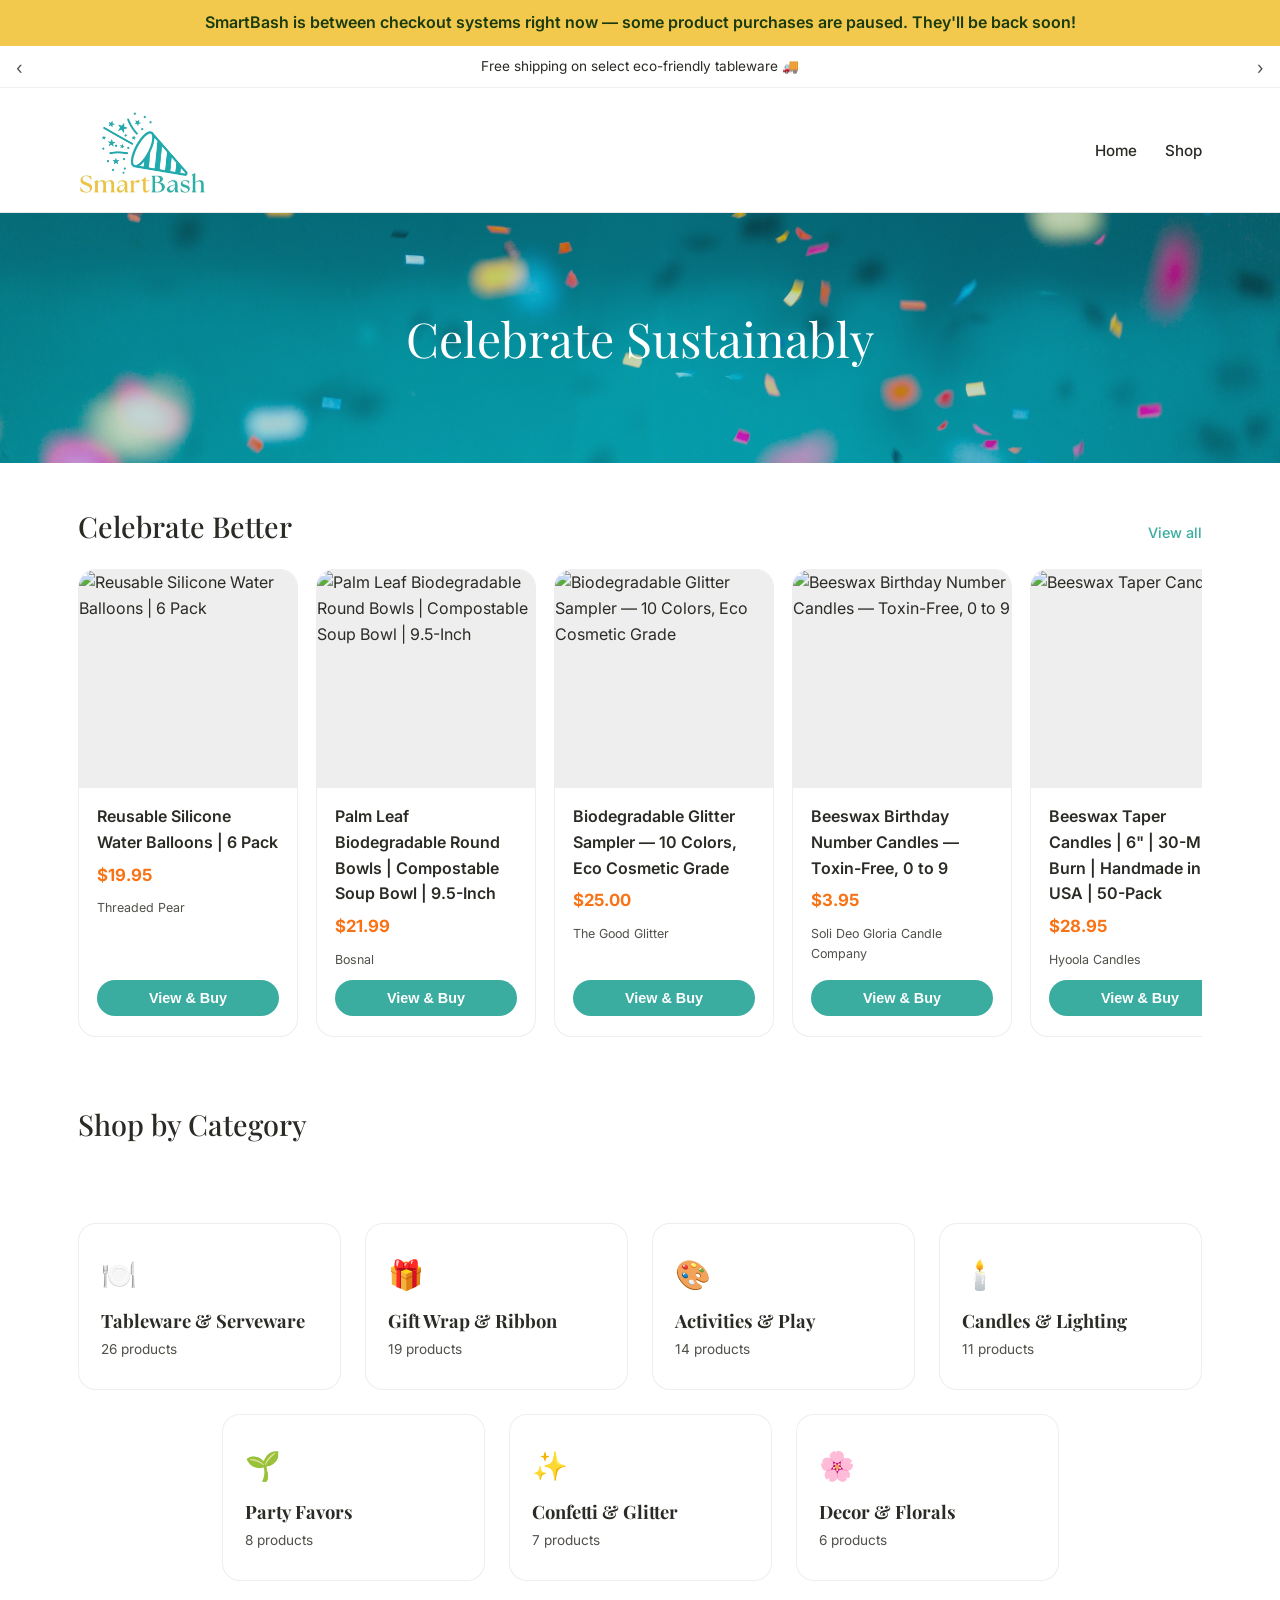
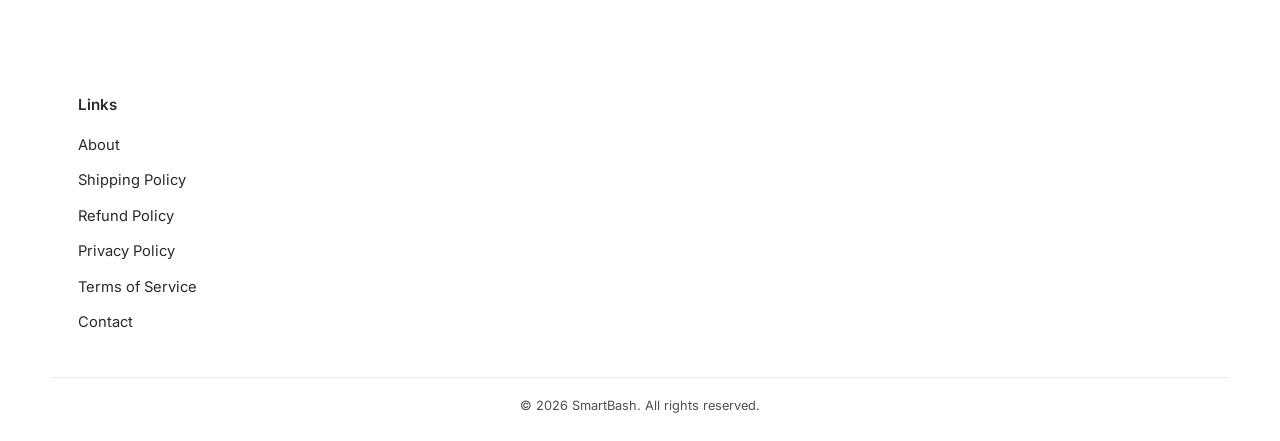
